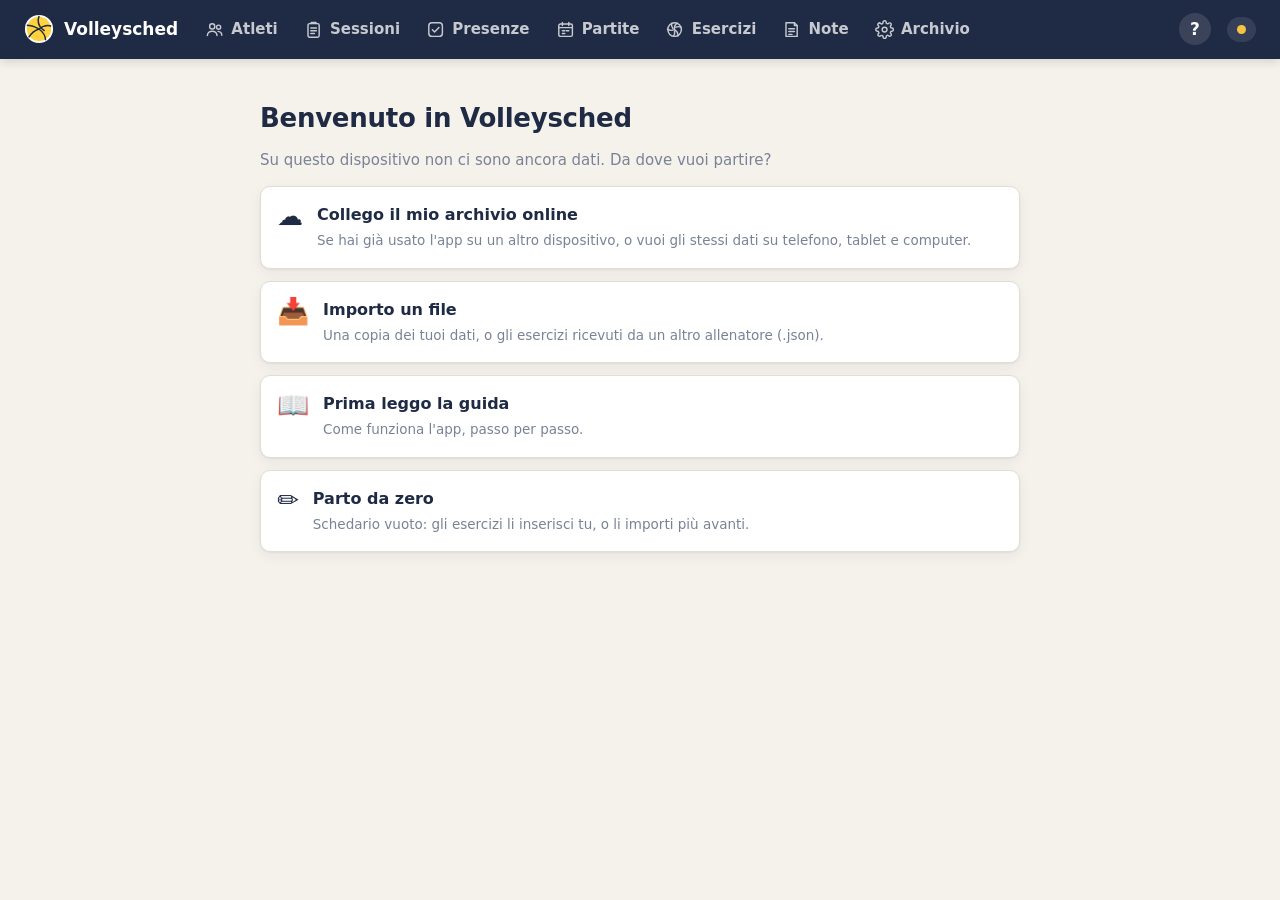
==== index.html @ f2b323ef "Add files via upload" ====
<!doctype html>
<html lang="it">
<head>
<meta charset="utf-8">
<meta name="viewport" content="width=device-width, initial-scale=1, viewport-fit=cover">
<title>Volleysched</title>
<meta name="robots" content="noindex, nofollow, noarchive">
<meta name="googlebot" content="noindex, nofollow">
<meta name="theme-color" content="#1f2a44">
<meta name="mobile-web-app-capable" content="yes">
<meta name="apple-mobile-web-app-capable" content="yes">
<meta name="apple-mobile-web-app-title" content="Volleysched">
<link rel="manifest" href="manifest.webmanifest">
<link rel="icon" href="icons/icon-192.png">
<link rel="apple-touch-icon" href="icons/icon-192.png">
<style>
:root{
  --bg:#f5f2ec; --surface:#ffffff; --surface-2:#faf8f4; --ink:#1f2a44; --ink-2:#4a5570; --muted:#7a8296;
  --line:#e3ddd2; --line-2:#d3cbbd; --accent:#e07b22; --accent-ink:#ffffff; --blue:#2f6fb8; --red:#d64a5a; --green:#22a05a;
  --sand:#f4d3a1; --radius:10px; --shadow:0 1px 2px rgba(31,42,68,.06),0 4px 14px rgba(31,42,68,.06);
}
*{box-sizing:border-box}
html,body{margin:0}
body{background:var(--bg);color:var(--ink);font:15px/1.5 "Segoe UI",system-ui,-apple-system,Roboto,"Helvetica Neue",Arial,sans-serif;}
h1,h2,h3{line-height:1.2;margin:0}
h1{font-size:26px;letter-spacing:-.01em}
h2{font-size:18px}
h3{font-size:15.5px}
button,input,select,textarea{font:inherit;color:inherit}
.muted{color:var(--muted)}
.hidden{display:none!important}

/* top bar */
.topbar{position:sticky;top:0;z-index:20;background:var(--bar);color:#fff;display:flex;align-items:center;gap:24px;padding:10px 24px;box-shadow:0 2px 10px rgba(0,0,0,.15)}
.brand{display:flex;align-items:center;gap:10px;font-weight:700;font-size:17px;white-space:nowrap}
.brand small{display:block;font-weight:400;font-size:12px;opacity:.7}
.nav{display:flex;gap:4px}
.nav button{background:none;border:0;color:#fff;opacity:.75;padding:8px 14px;border-radius:999px;cursor:pointer;font-weight:600}
.nav button:hover{opacity:1;background:rgba(255,255,255,.08)}
.nav button.on{opacity:1;background:rgba(255,255,255,.16)}
.spacer{flex:1}
.backup-pill{background:#f6c344;color:#3a2b00;border:0;border-radius:999px;padding:5px 12px;font-size:13px;font-weight:600;cursor:pointer}

/* layout */
main{max-width:1280px;margin:0 auto;padding:24px 24px 120px}
.page-head{display:flex;align-items:flex-end;justify-content:space-between;gap:16px;margin-bottom:18px;flex-wrap:wrap}
.page-head p{margin:4px 0 0}
.actions{display:flex;gap:8px;flex-wrap:wrap;align-items:center}

/* buttons */
.btn{background:var(--surface);border:1px solid var(--line-2);border-radius:8px;padding:7px 14px;cursor:pointer;font-weight:600;font-size:14px;white-space:nowrap;display:inline-flex;align-items:center;gap:6px}
.btn:hover{border-color:var(--ink-2)}
.btn.primary{background:var(--accent);border-color:var(--accent);color:var(--accent-ink)}
.btn.primary:hover{filter:brightness(.95)}
.btn.dark{background:var(--bar);border-color:var(--ink);color:#fff}
.btn.danger{color:#b3263a}
.btn.danger:hover{border-color:#b3263a}
.btn.ghost{background:none;border-color:transparent}
.btn.ghost:hover{background:rgba(31,42,68,.06)}
.btn.sm{padding:4px 10px;font-size:13px}
.iconbtn{background:none;border:1px solid transparent;border-radius:6px;width:30px;height:30px;display:inline-grid;place-items:center;cursor:pointer;color:var(--ink-2);font-size:15px}
.iconbtn:hover{background:rgba(31,42,68,.07);border-color:var(--line)}
.iconbtn:disabled{opacity:.3;cursor:default;background:none;border-color:transparent}

/* forms */
label.f{display:flex;flex-direction:column;gap:4px;font-size:13px;font-weight:600;color:var(--ink-2)}
input[type=text],input[type=search],input[type=number],input[type=date],input[type=time],select,textarea{
  background:var(--surface);border:1px solid var(--line-2);border-radius:8px;padding:8px 10px;font-size:14.5px;font-weight:400;color:var(--ink);width:100%}
textarea{resize:vertical;min-height:70px;line-height:1.45}
input:focus,select:focus,textarea:focus{outline:2px solid rgba(224,123,34,.35);border-color:var(--accent)}
.grid{display:grid;gap:14px}
.g2{grid-template-columns:repeat(2,minmax(0,1fr))}
.g3{grid-template-columns:repeat(3,minmax(0,1fr))}
.g6{grid-template-columns:2fr 1fr 1fr .7fr .9fr 1.4fr}
@media (max-width:900px){.g2,.g3,.g6{grid-template-columns:1fr 1fr}}
@media (max-width:560px){.g2,.g3,.g6{grid-template-columns:1fr}}
.span2{grid-column:span 2}
@media (max-width:560px){.span2{grid-column:auto}}

/* panels */
.panel{background:var(--surface);border:1px solid var(--line);border-radius:var(--radius);padding:18px;box-shadow:var(--shadow)}
.panel h2{margin-bottom:12px}
.panel + .panel{margin-top:16px}

/* filters */
.filters{display:flex;flex-wrap:wrap;gap:10px;align-items:center;margin-bottom:20px}
.filters input[type=search]{max-width:320px}
.filters select{width:auto}
.chips{display:flex;flex-wrap:wrap;gap:6px}
.chip{background:var(--surface);border:1px solid var(--line-2);border-radius:999px;padding:5px 12px;cursor:pointer;font-size:13.5px;font-weight:600;color:var(--ink-2)}
.chip span{opacity:.55;font-weight:500;margin-left:2px}
.chip.on{background:var(--bar);color:#fff;border-color:var(--ink)}

/* tags */
.tags{display:flex;flex-wrap:wrap;gap:5px}
.tag{--c:var(--ink-2);display:inline-flex;align-items:center;gap:5px;font-size:12px;font-weight:700;border-radius:999px;padding:2px 9px;background:color-mix(in srgb,var(--c) 13%,white);color:color-mix(in srgb,var(--c) 85%,black)}
.tag::before{content:"";width:7px;height:7px;border-radius:50%;background:var(--c)}
.tag.plain{background:#eef0f4;color:var(--ink-2)}
.tag.plain::before{display:none}

/* exercise cards */
.group-title{display:flex;align-items:baseline;gap:10px;margin:26px 0 12px}
.group-title:first-child{margin-top:0}
.group-title .bar{width:4px;height:18px;border-radius:2px;background:var(--c)}
.cards{display:grid;grid-template-columns:repeat(auto-fill,minmax(260px,1fr));gap:16px}
.card{background:var(--surface);border:1px solid var(--line);border-radius:var(--radius);overflow:hidden;box-shadow:var(--shadow);cursor:pointer;display:flex;flex-direction:column;transition:transform .12s,box-shadow .12s}
.card:hover{transform:translateY(-2px);box-shadow:0 2px 4px rgba(31,42,68,.08),0 10px 24px rgba(31,42,68,.1)}
.thumb{aspect-ratio:960/521;background:#e8ecf0;display:grid;place-items:center;border-bottom:1px solid var(--line)}
.thumb svg,.thumb img{width:100%;height:100%;display:block;object-fit:contain}
.thumb .noschema{font-size:13px;color:var(--muted)}
.card-body{padding:12px 14px 14px;display:flex;flex-direction:column;gap:6px}
.clamp{display:-webkit-box;-webkit-line-clamp:2;-webkit-box-orient:vertical;overflow:hidden;margin:0;color:var(--ink-2);font-size:13.5px}
.empty{padding:40px;text-align:center;color:var(--muted);border:2px dashed var(--line-2);border-radius:var(--radius)}

/* modal */
.modal{position:fixed;inset:0;background:rgba(20,26,40,.5);z-index:50;display:flex;align-items:flex-start;justify-content:center;padding:40px 16px;overflow:auto}
.modal-box{background:var(--surface);border-radius:14px;max-width:900px;width:100%;box-shadow:0 20px 60px rgba(0,0,0,.3)}
.modal-head{display:flex;align-items:flex-start;gap:12px;padding:20px 22px 12px}
.modal-head h2{font-size:22px}
.modal-body{padding:0 22px 22px}
.modal-foot{display:flex;flex-wrap:wrap;gap:8px;align-items:center;padding:14px 22px;border-top:1px solid var(--line);background:var(--surface-2);border-radius:0 0 14px 14px}
.detail-schema{border:1px solid var(--line);border-radius:8px;overflow:hidden;margin:6px 0 16px}
.detail-schema svg,.detail-schema img{display:block;width:100%}
.fields dt{font-size:12px;text-transform:uppercase;letter-spacing:.06em;font-weight:700;color:var(--accent);margin-top:12px}
.fields dd{margin:2px 0 0}
.addto{display:flex;gap:6px;align-items:center;margin-left:auto}
.addto select{width:auto;max-width:240px;padding:6px 8px}

/* editor footer */
.savebar{position:fixed;left:0;right:0;bottom:0;background:var(--surface);border-top:1px solid var(--line);box-shadow:0 -4px 16px rgba(31,42,68,.08);padding:12px 24px;display:flex;justify-content:flex-end;gap:10px;z-index:15}
.savebar .msg{margin-right:auto;align-self:center;color:var(--muted);font-size:13.5px}

/* schema editor */
.sed{border:1px solid var(--line);border-radius:var(--radius);background:var(--surface-2);overflow:hidden}
.sed-tools{display:flex;flex-wrap:wrap;gap:4px;padding:8px;border-bottom:1px solid var(--line);background:var(--surface);align-items:stretch}
.tool{border:1px solid transparent;background:none;border-radius:8px;padding:4px 6px;display:flex;flex-direction:column;align-items:center;gap:2px;cursor:pointer;min-width:64px;font-size:11.5px;font-weight:600;color:var(--ink-2)}
.tool svg{width:34px;height:24px}
.tool:hover{background:rgba(31,42,68,.06)}
.tool.on{background:#fff3e6;border-color:var(--accent);color:var(--ink)}
.tool-sep{width:1px;background:var(--line);margin:4px 4px}
.sed-main{display:grid;grid-template-columns:minmax(0,1fr) 240px}
@media (max-width:900px){.sed-main{grid-template-columns:1fr}}
.sed-canvas{padding:10px}
.sed-canvas svg{display:block;width:100%;height:auto;border-radius:6px;touch-action:none;user-select:none;-webkit-user-select:none}
.sed-canvas svg.placing{cursor:crosshair}
.sed-canvas svg .el{cursor:move}
.sed-canvas svg [data-h]{cursor:grab}
.sed-props{border-left:1px solid var(--line);padding:12px;background:var(--surface);font-size:13.5px;display:flex;flex-direction:column;gap:10px}
@media (max-width:900px){.sed-props{border-left:0;border-top:1px solid var(--line)}}
.sed-props h4{margin:0;font-size:13px;text-transform:uppercase;letter-spacing:.05em;color:var(--muted)}
.sed-props .row{display:flex;gap:6px;flex-wrap:wrap}
.sed-hint{padding:7px 12px;font-size:12.5px;color:var(--ink-2);border-top:1px solid var(--line);background:var(--surface)}
.kbd{font-family:inherit;font-size:11.5px;border:1px solid var(--line-2);border-bottom-width:2px;border-radius:4px;padding:0 4px;background:var(--surface)}
.schema-empty{display:flex;flex-direction:column;align-items:center;gap:12px;padding:34px;border:2px dashed var(--line-2);border-radius:var(--radius);background:var(--surface-2);text-align:center}
.schema-img{border:1px solid var(--line);border-radius:var(--radius);overflow:hidden;background:var(--surface)}
.schema-img img{display:block;width:100%}
.schema-img .row{display:flex;gap:8px;flex-wrap:wrap;padding:10px;border-top:1px solid var(--line);background:var(--surface-2);align-items:center}

/* sessions */
.sess-list{display:grid;grid-template-columns:repeat(auto-fill,minmax(320px,1fr));gap:16px}
.sess-card{background:var(--surface);border:1px solid var(--line);border-radius:var(--radius);box-shadow:var(--shadow);padding:16px;display:flex;flex-direction:column;gap:8px;cursor:pointer}
.sess-card:hover{border-color:var(--line-2)}
.sess-date{font-size:12.5px;text-transform:capitalize;color:var(--accent);font-weight:700}
.sess-meta{display:flex;gap:14px;color:var(--ink-2);font-size:13.5px}
.compbar{display:flex;height:8px;border-radius:4px;overflow:hidden;background:#eceae5}
.compbar span{display:block;height:100%}
.sess-layout{display:grid;grid-template-columns:minmax(0,1fr) 360px;gap:20px;align-items:start}
@media (max-width:1000px){.sess-layout{grid-template-columns:1fr}}
.picker{position:sticky;top:76px;max-height:calc(100vh - 96px);display:flex;flex-direction:column}
.picker .plist{overflow:auto;margin:10px -6px 0;padding:0 6px}
.pitem{display:grid;grid-template-columns:72px minmax(0,1fr) auto;gap:10px;align-items:center;padding:7px 4px;border-bottom:1px solid var(--line)}
.pitem .mini{aspect-ratio:960/521;border-radius:4px;overflow:hidden;background:#e8ecf0;border:1px solid var(--line)}
.pitem .mini svg,.pitem .mini img{width:100%;height:100%;display:block;object-fit:cover}
.pitem .t{font-size:13.5px;font-weight:600;line-height:1.25;cursor:pointer}
.pitem .t:hover{text-decoration:underline}
.pitem .s{font-size:12px;color:var(--muted)}
.presets{display:flex;flex-wrap:wrap;gap:6px}
.items{display:flex;flex-direction:column;gap:8px}
.item{background:var(--surface);border:1px solid var(--line);border-radius:var(--radius);display:grid;grid-template-columns:22px 86px minmax(0,1fr) auto;gap:12px;padding:10px 10px 10px 6px;align-items:start}
.item.free{background:var(--surface-2);border-style:dashed}
.item.dragging{opacity:.4}
.item.drop-before{box-shadow:0 -3px 0 var(--accent)}
.item.drop-after{box-shadow:0 3px 0 var(--accent)}
.handle{cursor:grab;color:var(--muted);display:grid;place-items:center;height:100%;font-size:16px;letter-spacing:-2px;user-select:none}
.item .when{font-variant-numeric:tabular-nums;font-weight:700;font-size:13px;color:var(--ink-2)}
.item .mini{aspect-ratio:960/521;border-radius:5px;overflow:hidden;background:#e8ecf0;border:1px solid var(--line);margin-top:4px}
.item .mini svg,.item .mini img{width:100%;height:100%;display:block;object-fit:cover}
.item .num{display:inline-grid;place-items:center;width:22px;height:22px;border-radius:50%;background:var(--bar);color:#fff;font-size:12px;font-weight:700;margin-right:6px}
.item .ttl{font-weight:700;font-size:15px;cursor:pointer}
.item .ttl:hover{text-decoration:underline}
.item .controls{display:flex;flex-direction:column;align-items:flex-end;gap:6px}
.dur{display:flex;align-items:center;gap:4px;font-size:13px;color:var(--muted)}
.dur input{width:62px;padding:5px 6px;text-align:right}
.item textarea{min-height:38px;font-size:13.5px;padding:6px 8px;margin-top:6px}
.item input.free-title{font-weight:700;padding:5px 8px}
.summary{display:flex;flex-wrap:wrap;gap:22px;align-items:center}
.summary .big{font-size:24px;font-weight:800;font-variant-numeric:tabular-nums}
.summary .lbl{font-size:12px;color:var(--muted);text-transform:uppercase;letter-spacing:.05em;font-weight:700}
.legend-row{display:flex;flex-wrap:wrap;gap:12px;font-size:12.5px;color:var(--ink-2);margin-top:8px}
.legend-row i{display:inline-block;width:9px;height:9px;border-radius:2px;margin-right:4px}
.printopts{display:flex;flex-wrap:wrap;gap:14px;font-size:13.5px;align-items:center}
.printopts label{display:flex;gap:5px;align-items:center;cursor:pointer}
.saved{font-size:12.5px;color:var(--green);font-weight:600}

.toast{position:fixed;bottom:24px;left:50%;transform:translateX(-50%) translateY(20px);background:var(--bar);color:#fff;padding:10px 18px;border-radius:999px;font-weight:600;font-size:14px;opacity:0;pointer-events:none;transition:.2s;z-index:100}
.toast.show{opacity:1;transform:translateX(-50%) translateY(0)}

.offline{position:sticky;top:58px;z-index:19;background:#b3263a;color:#fff;padding:10px 24px;font-weight:600;text-align:center}
.pathbox{font-family:Consolas,Menlo,monospace;font-size:13px;background:var(--surface-2);border:1px solid var(--line);border-radius:6px;padding:8px 10px;word-break:break-all}
.warn{background:#fff6e0;border:1px solid #f0d58a;color:#5c4400;border-radius:8px;padding:10px 14px;font-size:13.5px;margin-bottom:16px}

/* atleti */
input[type=tel]{background:var(--surface);border:1px solid var(--line-2);border-radius:8px;padding:8px 10px;font-size:14.5px;font-weight:400;color:var(--ink);width:100%}
.span3{grid-column:1/-1}
.atable{width:100%;border-collapse:collapse;font-size:14px}
.atable th{text-align:left;font-size:11.5px;text-transform:uppercase;letter-spacing:.05em;color:var(--muted);padding:10px 12px;border-bottom:1px solid var(--line);background:var(--surface-2);white-space:nowrap}
.atable td{padding:9px 12px;border-bottom:1px solid var(--line);vertical-align:middle}
.atable tbody tr:last-child td{border-bottom:0}
.atable tbody tr:hover{background:#fbfaf7}
.atable .nm{font-weight:700;cursor:pointer;white-space:nowrap}
.atable .nm:hover{text-decoration:underline}
.atable .sub{font-size:12px;color:var(--muted);font-weight:400}
.atable .n{text-align:right;font-variant-numeric:tabular-nums;white-space:nowrap}
.atable tr.off td{color:var(--muted)}
.atable input[type=checkbox]{width:18px;height:18px;cursor:pointer}
.atable a{color:inherit}
.bday{display:inline-block;border-radius:999px;padding:2px 10px;font-size:13px;font-weight:700;white-space:nowrap}
.bday.soon{background:#ffe9cc;color:#8a4a00;border:1px solid #f5b25c}
.bday.today{background:#d8f5e3;color:#11633a;border:1px solid #5cc58a}
.bday-banner{background:#fff4e5;border:1px solid #f5c98a;border-radius:var(--radius);padding:10px 14px;margin-bottom:16px;display:flex;flex-wrap:wrap;gap:8px;align-items:center}
.bday-banner .bday{cursor:pointer}
.scad{white-space:nowrap;font-variant-numeric:tabular-nums}
.scad.soon{color:#8a5a00;font-weight:700}
.scad.late{color:#b3263a;font-weight:700}
.navbadge{display:inline-block;background:#f6c344;color:#3a2b00;border-radius:999px;font-size:11.5px;padding:0 7px;margin-left:4px;font-weight:700}
.ro{background:var(--surface-2)!important;color:var(--ink-2)!important}
.ro-box{min-height:39px;display:flex;align-items:center;font-weight:400;color:var(--ink)}
.sw{display:flex;align-items:center;gap:8px;min-height:39px;font-weight:600;color:var(--ink);cursor:pointer}
.sw input{width:18px;height:18px}

/* partite */
.match-list{display:flex;flex-direction:column;gap:10px}
.match{display:grid;grid-template-columns:78px minmax(0,1fr) auto;gap:16px;align-items:center;background:var(--surface);border:1px solid var(--line);border-radius:var(--radius);box-shadow:var(--shadow);padding:12px 16px;cursor:pointer}
.match:hover{border-color:var(--ink-2)}
.match.past{background:var(--surface-2)}
.mdate{text-align:center;border-right:1px solid var(--line);padding-right:14px}
.mdate .wd{font-size:12px;text-transform:uppercase;color:var(--accent);font-weight:700}
.mdate .dd{font-size:26px;font-weight:800;line-height:1.1}
.mdate .mm{font-size:12.5px;color:var(--ink-2);text-transform:uppercase}
.match h3{font-size:16px}
.mmeta{display:flex;flex-wrap:wrap;gap:4px 14px;color:var(--ink-2);font-size:13.5px;margin-top:4px}
.ha{font-size:11.5px;font-weight:700;border-radius:999px;padding:1px 8px;margin-left:8px;vertical-align:2px}
.ha.casa{background:#dff3e6;color:#1d6b3c}
.ha.trasf{background:#e3ecf8;color:#24538f}
.next-pill{background:var(--accent);color:#fff;border-radius:999px;font-size:11px;font-weight:700;padding:1px 8px;margin-left:6px;vertical-align:2px}
.mside{text-align:right;font-size:13.5px;white-space:nowrap}
.mside .res{font-size:20px;font-weight:800}
.conv-ok{color:var(--green);font-weight:700}
.conv-no{color:#b06a00;font-weight:700}
.ctable{width:100%;border-collapse:collapse;font-size:14px}
.ctable td{padding:7px 8px;border-bottom:1px solid var(--line);vertical-align:middle}
.ctable tr.sel{background:#fff7ee}
.ctable tr.off td{color:var(--muted)}
.ctable .num{width:44px;text-align:center;font-weight:800;font-variant-numeric:tabular-nums}
.ctable input[type=checkbox]{width:18px;height:18px;cursor:pointer}
.ctable label{cursor:pointer}
.cwarn{color:#b3263a;font-size:12.5px;font-weight:600}
.wa-text{font-size:13.5px;min-height:300px;flex:1;background:#f0faf3!important;border-color:#bfe3cb!important}
.btn.wa{background:#25d366;border-color:#25d366;color:#fff}
.stack{display:flex;flex-direction:column;gap:8px}
.stack .btn{justify-content:center}

/* presenze */
details.panel > summary{cursor:pointer;list-style:none}
details.panel > summary::-webkit-details-marker{display:none}
details.panel > summary::before{content:"▸";display:inline-block;width:18px;color:var(--muted)}
details.panel[open] > summary::before{content:"▾"}
.daypick{display:flex;flex-wrap:wrap;gap:8px}
.dayopt{display:flex;flex-direction:column;gap:6px;align-items:center;border:1px solid var(--line-2);border-radius:10px;padding:8px;background:var(--surface);min-width:104px}
.dayopt.on{border-color:var(--accent);background:#fff7ee}
.dayopt label{display:flex;gap:6px;align-items:center;font-weight:700;cursor:pointer}
.dayopt input[type=checkbox]{width:16px;height:16px}
.dayopt input[type=time]{padding:4px 6px;font-size:13px;width:96px}
.monthnav{display:flex;align-items:center;gap:6px}
.monthnav h2{margin:0;min-width:180px;text-align:center;text-transform:capitalize}
.regwrap{overflow:auto;border:1px solid var(--line);border-radius:8px;max-height:70vh}
.reg{border-collapse:separate;border-spacing:0;font-size:14px;width:100%}
.reg th,.reg td{border-bottom:1px solid var(--line);padding:6px 8px;white-space:nowrap;background:var(--surface)}
.reg thead th{background:var(--surface-2);font-size:12px;color:var(--ink-2);position:sticky;top:0;z-index:2;vertical-align:bottom}
.reg tfoot td{background:var(--surface-2);font-size:13px;font-weight:700;position:sticky;bottom:0}
.reg .sticky{position:sticky;left:0;z-index:1;text-align:left;border-right:1px solid var(--line)}
.reg thead .sticky,.reg tfoot .sticky{z-index:3}
.reg .n{text-align:right;font-variant-numeric:tabular-nums}
.reg .pc{text-align:center;padding:3px 4px}
.thbtn{background:none;border:0;cursor:pointer;display:flex;flex-direction:column;align-items:center;line-height:1.25;font-size:11.5px;color:var(--ink-2);padding:3px 5px;border-radius:6px;margin:auto;text-transform:capitalize}
.thbtn:hover{background:rgba(31,42,68,.08)}
.thbtn b{font-size:13.5px;color:var(--ink)}
.thbtn span{font-size:11px;color:var(--muted);text-transform:none}
th.today .thbtn{background:#fff3e6;box-shadow:0 0 0 1px var(--accent)}
th.canc .thbtn b{text-decoration:line-through;color:var(--muted)}
.pbtn{width:34px;height:30px;border-radius:7px;border:1px solid var(--line-2);background:var(--surface);cursor:pointer;font-weight:800;font-size:15px;color:#b9bec9;line-height:1}
.pbtn:hover{border-color:var(--ink-2)}
.pbtn.sP{background:#dff3e6;border-color:#7cc99a;color:#1d6b3c}
.pbtn.sA{background:#fde4e7;border-color:#e9a0aa;color:#b3263a}
.pbtn.sG{background:#fff1d6;border-color:#f0c56b;color:#8a5a00}
td.canc{color:var(--muted);text-align:center;background:repeating-linear-gradient(45deg,#fafafa,#fafafa 4px,#f0f0f0 4px,#f0f0f0 8px)!important}
.absb{display:inline-flex;align-items:center;gap:6px;font-weight:700;font-variant-numeric:tabular-nums;white-space:nowrap}
.absb.ok{color:var(--green)}
.absb.mid{color:#b06a00}
.absb.bad{color:#b3263a}
.dots{display:inline-flex;gap:2px}
.dot{width:8px;height:8px;border-radius:50%;display:inline-block;background:#d8dbe2}
.dot.dP{background:#2c9a5a}
.dot.dA{background:#d64a5a}
.dot.dG{background:#e0a020}
.legend-p{display:flex;gap:6px 16px;flex-wrap:wrap;font-size:12.5px;color:var(--ink-2);margin-top:10px}
.ctable th{font-size:11.5px;text-transform:uppercase;letter-spacing:.04em;color:var(--muted);font-weight:700;padding:4px 8px;border-bottom:1px solid var(--line);text-align:left}

/* avatar atleti */
.av{display:inline-grid;place-items:center;border-radius:50%;overflow:hidden;flex:none;vertical-align:middle;margin-right:7px;line-height:1;box-shadow:0 0 0 1px rgba(31,42,68,.08)}
.av img{width:100%;height:100%;object-fit:cover;display:block}
.av.ini{color:#fff;font-weight:700;letter-spacing:.02em}
.av.emo-av{background:#f1efe9}
.avpick{display:flex;gap:16px;align-items:flex-start;margin-bottom:16px;padding-bottom:16px;border-bottom:1px solid var(--line)}
.avpick .av{margin:0}
.emogrid{display:grid;grid-template-columns:repeat(auto-fill,minmax(40px,1fr));gap:4px;margin-top:10px;max-width:520px}
.emo{font-size:22px;background:var(--surface);border:1px solid var(--line);border-radius:8px;height:40px;cursor:pointer;padding:0}
.emo:hover,.emo.on{border-color:var(--accent);background:#fff7ee}

/* pagine larghe (atleti, presenze) */
body.wide main{max-width:none}
.atable{font-size:13.5px}
.atable th{padding:9px 8px;white-space:normal;line-height:1.25;vertical-align:bottom}
.atable td{padding:8px 8px}
.atable .bday,.atable .scad{font-size:12.5px}
.atable .av{margin-right:6px}
.paste-hint{font-size:12.5px;color:var(--muted)}

/* adatta immagine allo schema */
.fit-cv{display:block;width:100%;height:auto;border:1px solid var(--line-2);border-radius:8px;cursor:grab;background:var(--surface);touch-action:none}
.fit-cv.drag{cursor:grabbing}
.fit-row{display:flex;gap:10px 14px;align-items:center;flex-wrap:wrap;margin-top:12px;font-size:14px;font-weight:600;color:var(--ink-2)}
.fit-row input[type=range]{width:240px;vertical-align:middle;accent-color:var(--accent)}
.fit-row #fit-pct{display:inline-block;min-width:44px;text-align:right;font-variant-numeric:tabular-nums}

/* esercizi fisici: serie e ripetizioni */
.seg{display:flex;gap:8px 18px;flex-wrap:wrap;margin-bottom:12px;font-weight:600;font-size:14.5px}
.seg label{display:flex;gap:7px;align-items:center;cursor:pointer}
.seg input{width:17px;height:17px;accent-color:var(--accent)}
.g-dos{grid-template-columns:.7fr 1.6fr 1fr 1.1fr 1.4fr}
@media (max-width:900px){.g-dos{grid-template-columns:1fr 1fr}}
.dos-sum{grid-column:1/-1;font-size:13.5px;color:var(--ink-2);background:var(--surface-2);border:1px solid var(--line);border-radius:8px;padding:8px 12px}
.idos{margin-top:6px;font-size:13px;color:var(--ink-2);display:flex;gap:5px;align-items:center;flex-wrap:wrap}
.idos input{width:58px;padding:3px 6px;text-align:right;font-size:13px}
.idos .iconbtn{width:26px;height:26px}

/* sincronizzazione */
.sync-pill{display:inline-flex;align-items:center;gap:7px;background:rgba(255,255,255,.1);color:#fff;border:0;border-radius:999px;padding:6px 12px;font-size:13px;font-weight:600;cursor:pointer;white-space:nowrap}
.sync-pill:hover{background:rgba(255,255,255,.18)}
.sync-pill i{width:9px;height:9px;border-radius:50%;background:#9aa1b0;flex:none}
.sync-pill.ok i{background:#4ad48a}
.sync-pill.pending i{background:#f6c344}
.sync-pill.syncing i{background:#6fb3ff;animation:pulse 1s infinite}
.sync-pill.offline i{background:#9aa1b0}
.sync-pill.error{background:#b3263a}
.sync-pill.error i{background:var(--surface)}
.sync-pill.off i{background:#f6c344}
@keyframes pulse{50%{opacity:.3}}
.sync-box{border:1px solid var(--line);border-radius:8px;padding:12px 14px;background:var(--surface-2);display:flex;gap:10px 18px;flex-wrap:wrap;align-items:center}
.sync-box .st{font-weight:700}
.sync-box .st.error{color:#b3263a}
.sync-box .st.ok{color:var(--green)}
.steps{margin:6px 0 14px;padding-left:22px}
.steps li{margin:6px 0}
.steps code,.mono{font-family:Consolas,Menlo,monospace;font-size:13px;background:#eef0f4;border-radius:4px;padding:1px 5px}
input[type=password]{background:var(--surface);border:1px solid var(--line-2);border-radius:8px;padding:8px 10px;font-size:14.5px;font-weight:400;color:var(--ink);width:100%}
.welcome{max-width:760px;margin:20px auto}
.choice{display:flex;gap:14px;align-items:flex-start;background:var(--surface);border:1px solid var(--line);border-radius:var(--radius);padding:16px;box-shadow:var(--shadow);cursor:pointer;margin-top:12px;text-align:left;width:100%}
.choice:hover{border-color:var(--accent)}
.choice .ic{font-size:26px;line-height:1}
.choice b{display:block;font-size:16px;margin-bottom:2px}
.update-bar{position:fixed;left:50%;transform:translateX(-50%);bottom:24px;z-index:120;background:var(--bar);color:#fff;border-radius:999px;padding:8px 8px 8px 18px;display:flex;gap:12px;align-items:center;font-weight:600;font-size:14px;box-shadow:0 6px 24px rgba(0,0,0,.25)}
.nav .ni{display:none}
a.btn{text-decoration:none;color:inherit}
.at-cards{display:flex;flex-direction:column}
.atc{display:grid;grid-template-columns:auto minmax(0,1fr) auto;gap:4px 10px;align-items:center;padding:12px 14px;border-bottom:1px solid var(--line)}
.atc:last-child{border-bottom:0}
.atc.off{opacity:.6}
.atc .av{margin:0}
.atc .nm{font-weight:700;font-size:15.5px;cursor:pointer}
.atc .meta{font-size:13px;color:var(--ink-2)}
.atc .badges{grid-column:2/-1;display:flex;flex-wrap:wrap;gap:4px 12px;font-size:12.5px;color:var(--ink-2)}
.atc .badges b{font-weight:600;color:var(--muted)}
.atc .iscr{display:flex;flex-direction:column;align-items:center;font-size:11px;color:var(--muted);gap:2px}
.atc .iscr input{width:20px;height:20px}

/* ---------- TELEFONO ---------- */
@media (max-width:760px){
  body{font-size:15px}
  .topbar{gap:10px;padding:8px 12px;padding-top:calc(8px + env(safe-area-inset-top))}
  .brand{font-size:15.5px;gap:8px}
  .brand small{display:none}
  .brand svg{width:26px;height:26px}
  .nav{position:fixed;left:0;right:0;bottom:0;z-index:40;background:var(--bar);display:grid;grid-template-columns:repeat(6,1fr);gap:0;padding:4px 2px calc(4px + env(safe-area-inset-bottom));box-shadow:0 -2px 12px rgba(0,0,0,.18)}
  .nav button{display:flex;flex-direction:column;align-items:center;gap:1px;padding:5px 0;border-radius:10px;font-size:10.5px;font-weight:600;opacity:.7;min-width:0}
  .nav button.on{background:rgba(255,255,255,.14)}
  .nav .ni{display:block;font-size:19px;line-height:1.15}
  .nav .nl-x{display:none}
  .navbadge{position:absolute;margin:0 0 0 22px;font-size:10px;padding:0 5px}
  .nav button{position:relative}
  .sync-pill{padding:5px 10px;font-size:12px;flex:none}
  .brand{min-width:0;flex:1;overflow:hidden}
  .brand>div{overflow:hidden;text-overflow:ellipsis}
  .topbar .spacer{display:none}
  html{overflow-x:clip}
  .sess-layout{grid-template-columns:minmax(0,1fr)!important}
  .sess-layout>*,.grid>*{min-width:0}
  .presets .btn{white-space:normal}
  main{padding:14px 12px calc(150px + env(safe-area-inset-bottom))}
  h1{font-size:22px}
  .page-head{margin-bottom:12px;gap:10px}
  .page-head .actions{width:100%}
  .panel{padding:14px}
  .filters{gap:8px}
  .filters input[type=search]{max-width:none;width:100%}
  .filters select{flex:1;min-width:0}
  .chips{flex-wrap:nowrap;overflow-x:auto;padding-bottom:4px;margin:0 -12px;padding-left:12px;padding-right:12px;-webkit-overflow-scrolling:touch}
  .chip{flex:none}
  .cards{grid-template-columns:repeat(auto-fill,minmax(150px,1fr));gap:10px}
  .card-body{padding:9px 10px 11px}
  .card-body h3{font-size:14px}
  .card .clamp{display:none}
  .modal{padding:0;display:block;overscroll-behavior:contain;background:var(--surface)}
  .modal-box{border-radius:0;min-height:100%;max-width:none!important;box-shadow:none;display:flex;flex-direction:column}
  .modal-box>.modal-body{flex:1}
  html:has(#modal:not(.hidden)),body:has(#modal:not(.hidden)){overflow:hidden}
  .modal-head{padding:14px 14px 10px;position:sticky;top:0;background:var(--surface);z-index:2;padding-top:calc(14px + env(safe-area-inset-top))}
  .modal-head h2{font-size:19px}
  .modal-body{padding:0 14px 16px}
  .modal-foot{border-radius:0;padding:12px 14px calc(12px + env(safe-area-inset-bottom));position:sticky;bottom:0}
  .addto{margin-left:0;width:100%;flex-wrap:wrap}
  .addto select{flex:1 1 100%;max-width:none}
  .addto .btn{flex:1 1 100%;justify-content:center}
  .savebar{bottom:calc(58px + env(safe-area-inset-bottom));padding:10px 12px;flex-wrap:wrap}
  .savebar .msg{width:100%;margin:0}
  .toast{bottom:calc(76px + env(safe-area-inset-bottom));max-width:92vw;text-align:center;border-radius:14px}
  .update-bar{bottom:calc(76px + env(safe-area-inset-bottom));max-width:94vw}
  .picker{position:static;max-height:none}
  .picker .plist{max-height:60vh}
  .item{grid-template-columns:62px minmax(0,1fr);gap:8px;padding:10px}
  .item .handle{display:none}
  .item .controls{grid-column:1/-1;flex-direction:row;justify-content:flex-end;flex-wrap:wrap}
  .sess-list{grid-template-columns:1fr}
  .match{grid-template-columns:58px minmax(0,1fr);gap:10px;padding:10px 12px}
  .mdate{padding-right:8px}
  .mdate .dd{font-size:22px}
  .mside{grid-column:1/-1;text-align:left;display:flex;gap:12px;align-items:center;flex-wrap:wrap}
  .mside .res{font-size:17px}
  .sed-tools{overflow-x:auto;flex-wrap:nowrap}
  .tool{min-width:56px}
  .reg{font-size:13px}
  .reg th,.reg td{padding:4px 5px}
  .pbtn{width:32px;height:30px}
  .regwrap{max-height:none}
  .monthnav h2{min-width:0;font-size:16px}
  .daypick{gap:6px}
  .dayopt{min-width:88px}
  .bday-banner{font-size:13.5px}
  .g-dos{grid-template-columns:1fr 1fr}
  .fit-row input[type=range]{width:100%}
  .wa-text{min-height:200px}
  .sync-box{flex-direction:column;align-items:flex-start}
}


/* formazione, rotazioni, statistiche */
.fslots{display:grid;grid-template-columns:repeat(3,minmax(0,1fr));gap:10px}
@media (max-width:760px){.fslots{grid-template-columns:1fr 1fr}}
.fslot{display:flex;flex-direction:column;gap:4px;font-size:12.5px;font-weight:700;color:var(--ink-2)}
.fslot i{display:inline-block;width:10px;height:10px;border-radius:50%;margin-right:5px;vertical-align:0}
.rotgrid{display:grid;grid-template-columns:repeat(auto-fill,minmax(380px,1fr));gap:14px}
@media (max-width:760px){.rotgrid{grid-template-columns:1fr}}
.rotcard{border:1px solid var(--line);border-radius:10px;padding:10px;background:var(--surface)}
.rotcard h3{margin:0 0 6px;font-size:15px}
.rotpair{display:grid;grid-template-columns:1fr 1fr;gap:8px}
.rotpair .lbl{font-size:11.5px;text-transform:uppercase;letter-spacing:.05em;color:var(--muted);font-weight:700;text-align:center}
.rotpair svg{width:100%;height:auto;display:block}
.live-top{position:sticky;top:58px;z-index:12;background:var(--bar);color:#fff;border-radius:12px;padding:10px 14px;display:flex;flex-wrap:wrap;gap:8px 16px;align-items:center;box-shadow:var(--shadow)}
@media (max-width:760px){.live-top{top:52px}}
.live-top .sc{font-size:30px;font-weight:800;font-variant-numeric:tabular-nums;letter-spacing:.02em}
.live-top .sc small{font-size:13px;font-weight:600;opacity:.75;margin:0 6px}
@media (max-width:760px){.live-top{padding:6px 10px;gap:4px 10px}.live-top .sc{font-size:22px}.live-top .btn{padding:3px 8px}.serve{font-size:12.5px;padding:2px 8px}.abtn{padding:9px 4px;font-size:13.5px}.actgrid{grid-template-columns:1fr 1fr;gap:8px}}
.live-top .btn{background:rgba(255,255,255,.12);border-color:rgba(255,255,255,.2);color:#fff}
.live-top select{width:auto;padding:4px 6px;font-size:13px}
.live-sets{font-size:12.5px;opacity:.8}
.serve{display:inline-flex;align-items:center;gap:6px;font-weight:700;font-size:13.5px;background:#f6c344;color:#3a2b00;border-radius:999px;padding:3px 10px}
.serve.them{background:rgba(255,255,255,.18);color:#fff}
.pchips{display:flex;flex-wrap:wrap;gap:6px}
.pchip{border:2px solid var(--line-2);background:var(--surface);border-radius:999px;padding:5px 11px 5px 5px;display:inline-flex;align-items:center;gap:6px;cursor:pointer;font-weight:700;font-size:14px}
.pchip.court{border-color:#9fb6d6}
.pchip.on{border-color:var(--accent);background:#fff3e6;box-shadow:0 0 0 2px rgba(224,123,34,.25)}
.pchip .nr{display:inline-grid;place-items:center;min-width:26px;height:26px;border-radius:50%;background:var(--bar);color:#fff;font-size:12px}
.pchip.court .nr{background:#2f6fb8}
.actgrid{display:grid;grid-template-columns:repeat(auto-fill,minmax(150px,1fr));gap:10px}
.actbox{border:1px solid var(--line);border-radius:10px;padding:8px;background:var(--surface)}
.actbox h4{margin:0 0 6px;font-size:12px;text-transform:uppercase;letter-spacing:.05em;color:var(--muted)}
.actbox .row{display:flex;flex-wrap:wrap;gap:6px}
.abtn{flex:1 1 auto;min-width:62px;border:1px solid var(--line-2);border-radius:9px;background:var(--surface);padding:10px 6px;font-weight:800;font-size:14px;cursor:pointer;touch-action:manipulation}
.abtn.g{background:#dff3e6;border-color:#7cc99a;color:#1d6b3c}
.abtn.y{background:#fff1d6;border-color:#f0c56b;color:#8a5a00}
.abtn.r{background:#fde4e7;border-color:#e9a0aa;color:#b3263a}
.abtn:active{transform:scale(.97)}
.abtn{display:flex;flex-direction:column;align-items:center;justify-content:center;gap:1px;line-height:1}
.abtn .asym{font-size:22px;font-weight:900;letter-spacing:-1px}
.abtn .acap{font-size:10.5px;font-weight:600;opacity:.8;white-space:nowrap;overflow:hidden;text-overflow:ellipsis;max-width:100%}
.evlist{font-size:13.5px;display:flex;flex-direction:column;gap:2px;max-height:240px;overflow:auto}
.evlist div{display:flex;gap:8px;border-bottom:1px solid var(--line);padding:4px 0}
.evlist .sc2{margin-left:auto;font-variant-numeric:tabular-nums;color:var(--muted)}
.stt{font-size:13px}
.stt th{white-space:nowrap}
.stt td.n,.stt th.n{text-align:right;font-variant-numeric:tabular-nums}


/* stampa compatta della sessione */
.pc{--pz:1;font-size:calc(8.6pt * var(--pz));line-height:1.3;color:#111}
.pc .p-head{padding-bottom:calc(4pt * var(--pz));margin-bottom:calc(5pt * var(--pz));border-bottom-width:1.5pt}
.pc .p-head h1{font-size:calc(15pt * var(--pz));margin:1pt 0 2pt}
.pc .p-meta{font-size:1em;gap:2pt 10pt}
.pc .p-box{margin:calc(3pt * var(--pz)) 0;padding:calc(3pt * var(--pz)) 6pt;font-size:1em}
.pc table.p-sched{font-size:.95em;margin:calc(4pt * var(--pz)) 0 calc(6pt * var(--pz))}
.pc table.p-sched td,.pc table.p-sched th{padding:calc(1.5pt * var(--pz)) 4pt}
.pcx-grid{display:grid;grid-template-columns:1fr 1fr;gap:calc(5pt * var(--pz)) 6pt}
.pcx{border:.8pt solid #c8c8c8;border-radius:4pt;overflow:hidden;break-inside:avoid;page-break-inside:avoid}
.pcx.wide{grid-column:1/-1}
.pcx-h{display:flex;align-items:center;gap:5pt;background:#f1efe9;padding:calc(2.5pt * var(--pz)) 6pt;border-bottom:.8pt solid #d6d6d6}
.pcx-h b{font-size:1.1em;line-height:1.15;flex:1}
.pcx-h .pex-num{min-width:calc(14pt * var(--pz));height:calc(14pt * var(--pz));font-size:.95em}
.pcx-t{font-size:.9em;color:#555;font-weight:700;white-space:nowrap;font-variant-numeric:tabular-nums}
.pcx-m{font-size:.9em;color:#444;padding:calc(2pt * var(--pz)) 6pt 0}
.pcx-b{padding:calc(3pt * var(--pz)) 6pt calc(4pt * var(--pz))}
.pcx-s{width:calc(100% * var(--pz));margin:0 auto calc(3pt * var(--pz))}
.pcx-s svg,.pcx-s img{width:100%;display:block;border:.5pt solid #ccc;border-radius:2pt}
.pcx-b p{margin:0 0 calc(2pt * var(--pz))}
.pcx-b p b{color:#b85f12}
.pcx-n{margin:0 6pt calc(4pt * var(--pz));background:#fff4e2;border-left:2.5pt solid #e07b22;padding:2pt 5pt;font-size:.95em}
.pc .p-notes{font-size:.9em;margin-top:calc(6pt * var(--pz));columns:2;column-gap:10pt}
.pc .p-notes h3{font-size:1.05em;column-span:all}
.pc .p-footer{margin-top:4pt;font-size:.8em}


/* ---------- TELEFONO IN ORIZZONTALE ---------- */
@media (orientation: landscape) and (max-height: 520px){
  html{overflow-x:clip}
  body{padding-left:calc(64px + env(safe-area-inset-left));padding-right:env(safe-area-inset-right)}
  .topbar{position:fixed;left:0;top:0;bottom:0;width:calc(64px + env(safe-area-inset-left));flex-direction:column;align-items:stretch;gap:4px;padding:6px 4px 6px calc(4px + env(safe-area-inset-left));box-shadow:2px 0 10px rgba(0,0,0,.15);z-index:30}
  .brand{justify-content:center}
  .brand>div{display:none}
  .brand svg{width:26px;height:26px}
  .nav{flex-direction:column;gap:2px;flex:1;justify-content:space-evenly}
  .nav button{display:flex;flex-direction:column;align-items:center;padding:3px 0;border-radius:10px;font-size:9.5px;line-height:1.1;position:relative}
  .nav .ni{display:block;font-size:18px;line-height:1.1}
  .nav .nl-x{display:none}
  .navbadge{position:absolute;top:0;right:2px;margin:0;font-size:9px;padding:0 4px}
  .topbar .spacer{display:none}
  .sync-pill{padding:6px 0;justify-content:center;border-radius:10px}
  .sync-pill span{display:none}
  .offline{top:0}
  main{max-width:none;padding:10px 14px 70px}
  h1{font-size:21px}
  .page-head{margin-bottom:10px}
  .savebar{left:calc(64px + env(safe-area-inset-left));padding:8px 14px}
  .modal{padding:0;display:block;background:var(--surface)}
  .modal-box{border-radius:0;min-height:100%;max-width:none!important;box-shadow:none;display:flex;flex-direction:column}
  .modal-box>.modal-body{flex:1}
  .modal-head{position:sticky;top:0;background:var(--surface);z-index:2;padding:10px 16px 8px}
  .modal-foot{position:sticky;bottom:0;border-radius:0;padding:8px 16px}
  html:has(#modal:not(.hidden)),body:has(#modal:not(.hidden)){overflow:hidden}
  .toast{bottom:14px}
  .picker{top:10px;max-height:calc(100vh - 20px)}
  .cards{grid-template-columns:repeat(auto-fill,minmax(200px,1fr));gap:12px}
  .rotgrid{grid-template-columns:repeat(auto-fill,minmax(340px,1fr))}

}
@media (orientation: landscape) and (max-height: 520px), (orientation: landscape) and (pointer: coarse) and (min-height: 521px) and (max-width: 1440px){
  /* statistiche: tutto in una schermata */
  body.live-land{padding:0}
  body.live-land .topbar{display:none}
  body.live-land main{padding:0}
  .ll{display:grid;grid-template-columns:minmax(0,.95fr) minmax(0,1.2fr) minmax(0,1.25fr);gap:8px;height:100vh;height:100dvh;
      padding:6px calc(8px + env(safe-area-inset-right)) 6px calc(8px + env(safe-area-inset-left));box-sizing:border-box;background:var(--bg)}
  .ll>div{min-height:0;min-width:0;display:flex;flex-direction:column;gap:6px}
  .ll-score .r>*{min-width:0}
  .ll-score{background:var(--bar);color:#fff;border-radius:10px;padding:5px 8px;display:flex;flex-direction:column;gap:4px}
  .ll-score .r{display:flex;align-items:center;gap:6px}
  .ll-score .sc{white-space:nowrap;font-size:26px;font-weight:800;font-variant-numeric:tabular-nums;line-height:1}
  .ll-score .sc small{font-size:11px;opacity:.7;margin:0 4px;font-weight:600}
  .ll-score .st{font-size:11px;opacity:.8;flex:1;white-space:nowrap;overflow:hidden;text-overflow:ellipsis}
  .ll-score .btn{background:rgba(255,255,255,.12);border-color:rgba(255,255,255,.22);color:#fff;padding:3px 8px;font-size:12.5px}
  .ll-score select{width:auto;padding:2px 4px;font-size:12px}
  .ll-score .serve{font-size:12px;padding:2px 8px;cursor:pointer;white-space:nowrap;overflow:hidden;text-overflow:ellipsis;max-width:100%}
  .ll-court{flex:1;min-height:0;background:var(--surface);border:1px solid var(--line);border-radius:10px;padding:2px;display:flex;justify-content:center}
  .ll-court svg{height:100%;width:100%;display:block}
  .ll-players{flex:1;min-height:0;display:grid;grid-template-columns:minmax(0,1fr) minmax(0,1fr);grid-auto-rows:minmax(0,1fr);gap:5px}
  .ll-players .pchip{border-radius:9px;padding:2px 6px 2px 3px;font-size:14px;min-height:0;overflow:hidden;white-space:nowrap;text-overflow:ellipsis;justify-content:flex-start}
  .ll-players .pchip .nr{min-width:22px;height:22px;font-size:11px;flex:none}
  .ll-last{font-size:11.5px;color:var(--ink-2);background:var(--surface);border:1px solid var(--line);border-radius:8px;padding:3px 7px;white-space:nowrap;overflow:hidden;text-overflow:ellipsis}
  .ll-acts{flex:1;min-height:0;display:grid;grid-template-columns:minmax(0,1fr) minmax(0,1.25fr);grid-template-rows:repeat(3,minmax(0,1fr));gap:5px}
  .ll-acts .actbox{padding:3px 5px 5px;display:flex;flex-direction:column;min-height:0;border-radius:9px}
  .ll-acts .actbox h4{font-size:10px;margin:0 0 2px}
  .ll-acts .row{flex:1;min-height:0;display:flex;gap:4px;flex-wrap:nowrap}
  .ll-acts .abtn{flex:1 1 0;min-width:0;padding:0;border-radius:8px;overflow:hidden}
  .ll-acts .abtn .asym{font-size:26px}
  .ll-foot{display:flex;gap:5px}
  .ll-foot .btn{flex:1;justify-content:center;padding:5px 4px;font-size:12.5px}
}

/* ---------- TABLET ---------- */
/* intestazione compatta: evita che il menu allarghi la pagina oltre lo schermo */
@media (min-width:761px) and (max-width:1180px) and (min-height:521px){
  .topbar{gap:12px;padding:6px 16px}
  .brand small{display:none}
  .nav{gap:2px;flex:1;justify-content:center}
  .nav button{display:flex;flex-direction:column;align-items:center;gap:1px;padding:4px 12px;font-size:12px;border-radius:12px;position:relative}
  .nav .ni{display:block;font-size:20px;line-height:1.15}
  .nav .nl-x{display:none}
  .topbar .spacer{display:none}
  .sync-pill{flex:none;max-width:200px;overflow:hidden;text-overflow:ellipsis}
  .live-top{top:64px}
}
@media (min-width:761px) and (max-width:900px) and (min-height:521px){ .sync-pill span{display:none} .sync-pill{padding:8px 10px} }
/* statistiche in partita su tablet (touch, schermo grande) */
@media (pointer: coarse) and (min-width:761px) and (min-height:521px){
  .live-top{padding:12px 18px;gap:10px 20px}
  .live-top .sc{font-size:40px}
  .live-top [data-action=live-pt], .live-top [data-action=live-pl]{font-size:22px;padding:14px 26px;border-radius:14px;font-weight:800}
  .live-top [data-action=live-undo]{font-size:16px;padding:10px 16px}
  .serve{font-size:16px;padding:6px 14px}
  .pchip{font-size:17px;padding:8px 14px 8px 8px}
  .pchip .nr{min-width:32px;height:32px;font-size:14px}
  .abtn{min-height:76px}
  .abtn .asym{font-size:32px}
  .abtn .acap{font-size:12.5px}
  .actbox h4{font-size:13px}
  /* orizzontale: tutto in una schermata, più grande */
  .ll{gap:12px;padding:10px 14px}
  .ll>div{gap:10px}
  .ll-score{padding:10px 12px;gap:8px;border-radius:14px}
  .ll-score .sc{font-size:46px}
  .ll-score .st{font-size:14px}
  .ll-score .btn{font-size:17px;padding:8px 12px}
  .ll-score [data-action=live-pt], .ll-score [data-action=live-pl]{font-size:24px;padding:14px 18px;border-radius:14px;font-weight:800}
  .ll-score .serve{font-size:16px;padding:5px 12px}
  .ll-score select{font-size:16px;padding:4px 6px}
  .ll-players{gap:8px}
  .ll-players .pchip{font-size:18px;border-radius:12px;padding:4px 10px 4px 6px}
  .ll-players .pchip .nr{min-width:34px;height:34px;font-size:15px}
  .ll-last{font-size:15px;padding:6px 10px}
  .ll-acts{gap:8px}
  .ll-acts .actbox{padding:6px 8px 8px;border-radius:12px}
  .ll-acts .actbox h4{font-size:13px;margin-bottom:4px}
  .ll-acts .row{gap:6px}
  .ll-acts .abtn{min-height:0;border-radius:10px}
  .ll-acts .abtn .asym{font-size:40px}
  .ll-foot{gap:8px}
  .ll-foot .btn{font-size:17px;padding:12px 6px}
}
/* tablet in verticale: giocatori e campo affiancati, azioni a tutta larghezza */
@media (pointer: coarse) and (orientation: portrait) and (min-width:761px){
  .live-grid{grid-template-columns:minmax(0,1fr) minmax(0,1fr)!important;grid-template-areas:"chi court" "cosa cosa" "last last";gap:12px!important;align-items:start}
  .live-grid>div{display:contents}
  .live-grid>div:first-child>.panel:nth-child(1){grid-area:chi}
  .live-grid>div:first-child>.panel:nth-child(2){grid-area:cosa}
  .live-grid>div:last-child>.panel:has(svg){grid-area:court}
  .live-grid>div:last-child>.panel:not(:has(svg)){grid-area:last}
  .live-grid .panel{margin:0}
  .live-grid .pchips{display:grid;grid-template-columns:1fr 1fr;gap:8px}
  .live-grid .pchip{min-width:0;overflow:hidden;white-space:nowrap;text-overflow:ellipsis}
  .live-grid .actgrid{grid-template-columns:repeat(3,minmax(0,1fr))}
  .live-grid .abtn{min-height:70px}
  .live-grid .pchip{padding:5px 10px 5px 6px}
  .live-grid .panel{padding:12px 16px}
  .live-grid .panel h2{margin-bottom:6px!important}
  .live-top{flex-wrap:nowrap;gap:12px}
  .live-top [data-action=live-pt], .live-top [data-action=live-pl]{padding:14px 18px}
  .live-top [data-action=live-undo]{padding:10px 12px}
  .live-grid .abtn .asym{font-size:36px}
}


/* avvisi scadenze */
.warn.med{display:flex;align-items:center;gap:10px;background:#fdecee;border-color:#f2b8bf;color:#7a1626}
.warn.med .medx{flex:none;width:24px;height:24px}
.warn.doc{display:flex;align-items:center;gap:10px}
.warn.doc .ico{font-size:20px;line-height:1}
.warn.med+.warn.doc{margin-top:-8px}
/* sessioni: scelta vista */
.vseg{display:inline-flex;border:1px solid var(--line-2);border-radius:9px;overflow:hidden;background:var(--surface)}
.vseg button{border:0;background:none;padding:7px 12px;font-weight:600;font-size:13.5px;cursor:pointer;color:var(--ink-2);white-space:nowrap}
.vseg button+button{border-left:1px solid var(--line-2)}
.vseg button.on{background:var(--bar);color:#fff}
/* sessioni: vista compatta */
.sess-rows{background:var(--surface);border:1px solid var(--line);border-radius:var(--radius);box-shadow:var(--shadow);overflow:hidden}
.sess-row{display:grid;grid-template-columns:minmax(0,1fr) 96px 56px 130px auto;align-items:center;gap:12px;padding:7px 12px;border-top:1px solid var(--line);cursor:pointer}
.sess-row:first-child{border-top:0}
.sess-row:hover{background:var(--bg)}
.sess-row .d{font-size:12.5px;color:var(--muted);font-weight:600;white-space:nowrap}
.sess-row .t{min-width:0}
.sess-row .t b{display:block;font-size:14.5px;white-space:nowrap;overflow:hidden;text-overflow:ellipsis}
.sess-row .t small{display:block;color:var(--muted);font-size:12px;white-space:nowrap;overflow:hidden;text-overflow:ellipsis}
.sess-row .n{font-size:13px;white-space:nowrap;text-align:right}
.sess-row .compbar{margin:0;height:8px}
.sess-row .ra{display:flex;gap:2px}
.sess-row .iconbtn{width:30px;height:30px}
@media (max-width:760px){
  .sess-row{grid-template-columns:minmax(0,1fr) auto;grid-template-areas:"t ra" "m ra";gap:2px 8px;padding:7px 10px}
  .sess-row .t{grid-area:t}
  .sess-row .ra{grid-area:ra}
  .sess-row .m{grid-area:m;display:flex;align-items:center;gap:8px;min-width:0}
  .sess-row .m .compbar{flex:1;min-width:30px}
  .sess-row .d, .sess-row .n{font-size:12px}
  .page-head .vseg button{padding:6px 10px;font-size:13px}
}
@media (min-width:761px){ .sess-row .m{display:contents} }
.warn.med{align-items:flex-start}
.warn.med .medtxt{display:flex;flex-direction:column;gap:6px;min-width:0}
.warn.med .names{display:flex;flex-wrap:wrap;gap:5px}
.warn.med .nm{background:var(--surface);border:1px solid #f2b8bf;border-radius:999px;padding:2px 9px;font-size:12.5px;font-weight:600;cursor:pointer;color:#7a1626}
.warn.med .nm.miss{border-style:dashed}
/* esercizi: vista compatta */
.ex-rows{background:var(--surface);border:1px solid var(--line);border-radius:var(--radius);box-shadow:var(--shadow);overflow:hidden}
.ex-row{display:grid;grid-template-columns:64px minmax(0,1fr) auto;align-items:center;gap:12px;padding:6px 12px;border-top:1px solid var(--line);cursor:pointer}
.ex-row:first-child{border-top:0}
.ex-row:hover{background:var(--bg)}
.ex-row .th{width:64px;height:44px;border-radius:6px;overflow:hidden;background:#f3ede2;display:grid;place-items:center}
.ex-row .th svg,.ex-row .th img{width:100%;height:100%;object-fit:cover;display:block}
.ex-row .th .noschema{font-size:9px;color:var(--muted);text-align:center;line-height:1.1}
.ex-row .t{min-width:0}
.ex-row .t b{display:block;font-size:14.5px;white-space:nowrap;overflow:hidden;text-overflow:ellipsis}
.ex-row .t small{display:block;color:var(--muted);font-size:12px;white-space:nowrap;overflow:hidden;text-overflow:ellipsis}
.ex-row .tags{display:flex;gap:4px;flex-wrap:nowrap;justify-content:flex-end}
.ex-row .tags>*{flex:none;white-space:nowrap}
@media (max-width:760px){
  .ex-row{grid-template-columns:52px minmax(0,1fr);gap:10px;padding:6px 10px}
  .ex-row .th{width:52px;height:38px}
  .ex-row{align-items:start}
  .ex-row .t{grid-row:1}
  .ex-row .th{grid-row:1/span 2}
  .ex-row .tags{grid-column:2;justify-content:flex-start;flex-wrap:nowrap;overflow:hidden;margin-top:-4px}
  .ex-row .tags .ptag{font-size:11px;padding:1px 7px;white-space:nowrap}
  .warn.med .nm{font-size:12px;padding:1px 8px}
}
.group-title+.ex-rows{margin-bottom:22px}


/* ===================== VESTE GRAFICA ===================== */
:root{--bar:#1f2a44}
.brand small{display:none}
.brand img.logo{width:32px;height:32px;border-radius:50%;object-fit:contain;background:#fff;flex:none}
.ni svg{width:1.2em;height:1.2em;display:block}
.nav .nl-x{display:none}
@media (min-width:761px) and (min-height:521px){
  .nav button{display:inline-flex;align-items:center;gap:7px}
  .nav .ni{display:inline-flex;font-size:16px}
}
@media (max-width:760px){
  .nav .ni{font-size:20px}
  .nav button{opacity:.6}
  .nav button.on{opacity:1;background:rgba(255,255,255,.08)}
  .nav button.on .ni{color:var(--accent)}
}
@media (orientation: landscape) and (max-height:520px){ .nav button.on .ni{color:var(--accent)} }
.btn.primary{color:var(--accent-ink)}
/* selettore vista con icone */
.vseg button{display:inline-flex;align-items:center;gap:6px}
.vseg .si svg{width:16px;height:16px;display:block}
/* pulsante + flottante (telefono) */
.fab{display:none}
@media (max-width:760px){
  h1{font-size:20px}
  .page-head p{font-size:13px;margin-top:2px}
  .page-head{align-items:center}
  .page-head .actions{width:auto;gap:6px}
  .page-head .vseg .sl{display:none}
  .page-head .vseg button{padding:7px 10px}
  .page-head .btn.primary[data-action^="new-"]{display:none}
  .fab{display:grid;place-items:center;position:fixed;right:16px;bottom:calc(74px + env(safe-area-inset-bottom));width:58px;height:58px;border-radius:18px;border:0;
       background:var(--accent);color:var(--accent-ink);box-shadow:0 6px 18px rgba(0,0,0,.28);z-index:35;cursor:pointer;touch-action:manipulation}
  .fab svg{width:28px;height:28px}
  .fab:active{transform:scale(.95)}
  .fab.hidden, body:has(#modal:not(.hidden)) .fab{display:none}
  main{padding-bottom:calc(170px + env(safe-area-inset-bottom))}
}
[data-action=restore-seed]{white-space:normal;text-align:left;max-width:100%}
/* atleti: colore per ruolo e sesso */
.avw{position:relative;display:inline-block;flex:none;vertical-align:middle;margin-right:7px}
.avw .av{margin:0}
.avw .sx{position:absolute;right:-3px;bottom:-3px;min-width:16px;height:16px;border-radius:8px;font:800 10px/16px system-ui,sans-serif;font-style:normal;text-align:center;color:#fff;box-shadow:0 0 0 2px var(--surface)}
.avw .sx.m{background:#2f6fb8}
.avw .sx.f{background:#c2408a}
.atc .avw{margin:0}
.atable .avw{margin-right:9px}
.atable .avw .sx{min-width:13px;height:13px;border-radius:7px;font-size:8.5px;line-height:13px;right:-5px;bottom:-4px}
.role-legend{display:flex;flex-wrap:wrap;gap:6px 14px;font-size:12.5px;color:var(--ink-2);margin:-4px 0 12px}
.role-legend span{display:inline-flex;align-items:center;gap:5px}
.role-legend i{width:10px;height:10px;border-radius:50%;display:inline-block}
.tag-off{display:inline-block;margin-left:6px;font-size:11px;font-weight:700;padding:1px 7px;border-radius:999px;background:var(--surface-2);border:1px solid var(--line-2);color:var(--muted);vertical-align:2px}
@media (max-width:760px){ .atc{grid-template-columns:auto minmax(0,1fr)} }
/* avvisi richiudibili */
.names-d summary{cursor:pointer;font-size:13px;font-weight:600;list-style:none;display:inline-flex;align-items:center;gap:4px;user-select:none}
.names-d summary::-webkit-details-marker{display:none}
.names-d summary::after{content:'▾';transition:transform .15s}
.names-d[open] summary::after{transform:rotate(180deg)}
.names-d[open] summary .op{display:none}
.names-d:not([open]) summary .cl{display:none}
.names-d .names{margin-top:6px}
/* messaggi a comparsa più discreti */
.toast{bottom:20px;font-size:13px;padding:8px 16px;max-width:min(440px,90vw);text-align:center;border-radius:10px;box-shadow:0 4px 14px rgba(0,0,0,.2)}
@media (max-width:760px){
  .toast{left:12px;transform:translateY(14px);bottom:calc(74px + env(safe-area-inset-bottom));max-width:calc(100vw - 100px);text-align:left;font-size:13px;padding:9px 14px}
  .toast.show{transform:translateY(0)}
}
/* impostazioni aspetto */
.look{display:grid;grid-template-columns:repeat(auto-fit,minmax(min(240px,100%),1fr));gap:16px 24px}
.look .lk{font-size:13px;font-weight:700;color:var(--ink-2);margin-bottom:6px}
.sws{display:flex;flex-wrap:wrap;gap:8px;align-items:center}
.swatch{width:32px;height:32px;border-radius:50%;border:2px solid var(--surface);box-shadow:0 0 0 1px var(--line-2);cursor:pointer;padding:0}
.swatch.on{box-shadow:0 0 0 2.5px var(--ink)}
.swc{position:relative;width:32px;height:32px;border-radius:50%;overflow:hidden;box-shadow:0 0 0 1px var(--line-2);background:conic-gradient(red,yellow,lime,cyan,blue,magenta,red);cursor:pointer}
.swc input{position:absolute;inset:0;opacity:0;cursor:pointer;width:100%;height:100%}
.logo-row{display:flex;align-items:center;gap:10px;flex-wrap:wrap}
.logo-prev{width:48px;height:48px;border-radius:50%;object-fit:contain;background:#fff;box-shadow:0 0 0 1px var(--line-2)}
.p-team{display:flex;align-items:center;gap:8pt}
.p-logo{height:26pt;width:auto}

/* ---------- TEMA SCURO ---------- */
@media screen{
:root[data-theme=dark]{--bg:#111318;--surface:#1b1e25;--surface-2:#22262e;--ink:#e6e9ef;--ink-2:#b8bfcc;--muted:#8d95a6;--line:#2c313b;--line-2:#3b414c;--sand:#5b4a2e;
  --shadow:0 1px 2px rgba(0,0,0,.4),0 4px 14px rgba(0,0,0,.3);color-scheme:dark}
:root[data-theme=dark] input,:root[data-theme=dark] select,:root[data-theme=dark] textarea{background:var(--surface-2);border-color:var(--line-2);color:var(--ink)}
:root[data-theme=dark] .warn{background:rgba(240,200,90,.12);border-color:rgba(240,200,90,.35);color:#f0d58a}
:root[data-theme=dark] .warn.med{background:rgba(215,38,61,.15);border-color:rgba(215,38,61,.45);color:#f6aab4}
:root[data-theme=dark] .warn.med .nm{background:transparent;border-color:rgba(246,170,180,.5);color:#f6aab4}
:root[data-theme=dark] .abtn.g{background:rgba(34,160,90,.18);border-color:rgba(34,160,90,.5);color:#86e0ac}
:root[data-theme=dark] .abtn.y{background:rgba(240,180,60,.15);border-color:rgba(240,180,60,.45);color:#f3ca72}
:root[data-theme=dark] .abtn.r{background:rgba(214,74,90,.17);border-color:rgba(214,74,90,.5);color:#f4a0ab}
:root[data-theme=dark] .pchip.on{background:rgba(224,123,34,.18)}
:root[data-theme=dark] .vseg button.on{background:var(--ink);color:var(--bg)}
:root[data-theme=dark] .av{box-shadow:0 0 0 1px rgba(255,255,255,.12)}
:root[data-theme=dark] a{color:#8fb8ef}
:root[data-theme=dark] .swatch.on{box-shadow:0 0 0 2.5px #fff}
:root[data-theme=dark] .tag{background:color-mix(in srgb,var(--c) 24%,transparent);color:color-mix(in srgb,var(--c) 55%,white)}
:root[data-theme=dark] .tag.plain{background:rgba(255,255,255,.08);color:var(--ink-2)}
:root[data-theme=dark] .bday-banner{background:rgba(224,123,34,.12);border-color:rgba(224,123,34,.4);color:#f3c590}
:root[data-theme=dark] .bday-banner b{color:#f7d2a6}
:root[data-theme=dark] .bday.soon{background:rgba(224,123,34,.2);border-color:rgba(224,123,34,.5);color:#f8cf9c}
:root[data-theme=dark] .bday.today{background:rgba(34,160,90,.22);border-color:rgba(34,160,90,.55);color:#97e4b8}
:root[data-theme=dark] .tool.on,:root[data-theme=dark] th.today .thbtn,:root[data-theme=dark] .ctable tr.sel,:root[data-theme=dark] .dayopt.on,:root[data-theme=dark] .emo:hover,:root[data-theme=dark] .emo.on{background:rgba(224,123,34,.18);color:var(--ink)}
:root[data-theme=dark] .compbar{background:rgba(255,255,255,.08)}
:root[data-theme=dark] .atable tbody tr:hover{background:rgba(255,255,255,.04)}
:root[data-theme=dark] .ha.casa{background:rgba(34,160,90,.2);color:#97e4b8}
:root[data-theme=dark] .ha.trasf{background:rgba(47,111,184,.25);color:#a5c8f3}
:root[data-theme=dark] td.canc{background:repeating-linear-gradient(45deg,#1f232a,#1f232a 4px,#262a32 4px,#262a32 8px)!important}
:root[data-theme=dark] .wa-text{background:#16261d!important;color:var(--ink)!important;border-color:rgba(34,160,90,.45)!important}
:root[data-theme=dark] .pbtn.sP{background:rgba(34,160,90,.22);color:#97e4b8}
:root[data-theme=dark] .pbtn.sA{background:rgba(214,74,90,.22);color:#f4a0ab}
:root[data-theme=dark] .pbtn.sG{background:rgba(240,180,60,.2);color:#f3ca72}
:root[data-theme=dark] .dot{background:#4a505c}
:root[data-theme=dark] .av.emo-av{background:#2a2f38}
:root[data-theme=dark] .steps code,:root[data-theme=dark] .mono{background:rgba(255,255,255,.08);color:var(--ink)}
:root[data-theme=dark] .scad.soon{color:#f3ca72}
:root[data-theme=dark] .scad.late{color:#f4a0ab}
:root[data-theme=dark] .chip{background:var(--surface)}
:root[data-theme=dark] .chip.on{background:var(--ink);color:var(--bg)}
}


/* assenti per impegni personali */
.abs-chips{display:flex;flex-wrap:wrap;gap:6px}
.abs-chip{border:1px solid var(--line-2);background:var(--surface);border-radius:999px;padding:4px 11px 4px 5px;display:inline-flex;align-items:center;gap:6px;cursor:pointer;font-weight:600;font-size:13.5px;color:var(--ink-2)}
.abs-chip .av{margin:0}
.abs-chip.on{border-color:#d64a5a;background:#fde4e7;color:#9b1c30}
.abs-chip.on::after{content:"assente";display:inline-block;font-size:10.5px;font-weight:800;text-transform:uppercase;letter-spacing:.04em;background:#d64a5a;color:#fff;border-radius:999px;padding:0 6px;margin-left:2px}
.abs-pill{color:#b3263a;font-weight:700}
.ctable tr.abs td{opacity:.75}
.abs-tag{display:inline-block;margin-left:6px;font-size:11px;font-weight:800;text-transform:uppercase;letter-spacing:.03em;background:#d64a5a;color:#fff;border-radius:999px;padding:1px 7px;vertical-align:2px}
.at-games{margin-top:14px;border:1px solid var(--line);border-radius:var(--radius);padding:10px 14px;background:var(--surface-2)}
.at-games h3{font-size:14px;margin:0 0 6px}
.at-games .nums{display:flex;flex-wrap:wrap;gap:6px 18px;font-size:13.5px}
.at-games .nums b{font-size:17px}
.at-games ul{margin:6px 0 0;padding-left:18px;font-size:13px}
@media screen{
:root[data-theme=dark] .abs-chip.on{background:rgba(214,74,90,.2);color:#f4a0ab;border-color:rgba(214,74,90,.6)}
:root[data-theme=dark] .abs-pill,:root[data-theme=dark] .cwarn{color:#f4a0ab}
}


/* ---------- PARTITE PER CAMPIONATO ---------- */
.camp-bar{display:flex;align-items:center;gap:8px;flex-wrap:wrap;margin:-4px 0 16px}
.camp-bar .chips{flex:1;min-width:0}
.cb-mob{display:none}.cb-desk{display:contents}
@media (max-width:760px){ .cb-mob{display:contents} .cb-desk{display:none} .page-head .actions .sl{display:none} }
.camp-sep{align-self:center;font-size:11px;font-weight:800;text-transform:uppercase;letter-spacing:.06em;color:var(--muted);padding:0 2px 0 8px;white-space:nowrap}
.chip.past:not(.on){opacity:.7;border-style:dashed}
.hero{background:var(--bar);color:#fff;border-radius:14px;padding:16px 18px;box-shadow:var(--shadow);margin-bottom:18px;display:grid;grid-template-columns:auto minmax(0,1fr);gap:6px 18px;align-items:center}
.hero .cd{grid-row:span 3;text-align:center;min-width:86px;border-right:1px solid rgba(255,255,255,.18);padding-right:16px}
.hero .cd b{display:block;font-size:40px;line-height:1;font-weight:800}
.hero .cd span{font-size:12.5px;opacity:.8;text-transform:uppercase;letter-spacing:.05em;font-weight:700}
.hero .cd.today b{color:var(--accent)}
.hero h2{color:#fff;font-size:21px;margin:0}
.hero .hm{display:flex;flex-wrap:wrap;gap:4px 14px;font-size:14px;opacity:.92}
.hero .hm a{color:#fff;text-decoration:underline}
.hero .hs{display:flex;flex-wrap:wrap;gap:6px}
.hero .hs span{background:rgba(255,255,255,.13);border-radius:999px;padding:2px 10px;font-size:12.5px;font-weight:700}
.hero .hs .ok{background:rgba(34,160,90,.35)}
.hero .hs .ko{background:rgba(214,74,90,.45)}
.hero .ha{vertical-align:3px}
.hero .hs{grid-column:2}
.hero .hb{grid-column:1/-1;display:flex;flex-wrap:wrap;gap:8px;margin-top:8px}
.hero .hb .btn{background:rgba(255,255,255,.12);border-color:rgba(255,255,255,.25);color:#fff}
.hero .hb .btn.primary{background:var(--accent);border-color:var(--accent);color:var(--accent-ink)}
.hero .kick{grid-column:2;font-size:12px;text-transform:uppercase;letter-spacing:.08em;opacity:.7;font-weight:800}
@media (max-width:760px){ .hero{grid-template-columns:1fr;padding:14px} .hero .cd{grid-row:auto;border:0;padding:0;text-align:left;display:flex;align-items:baseline;gap:8px} .hero .cd b{display:inline;font-size:30px} .hero .kick{grid-column:1} .hero .hs{grid-column:1} }
.mrows{background:var(--surface);border:1px solid var(--line);border-radius:var(--radius);box-shadow:var(--shadow);overflow:hidden}
.mrow{display:grid;grid-template-columns:150px minmax(0,1fr) auto auto;gap:12px;align-items:center;padding:8px 14px;border-top:1px solid var(--line);cursor:pointer;font-size:14px}
.mrow:first-child{border-top:0}
.mrow:hover{background:var(--surface-2)}
.mrow .d{font-weight:700;color:var(--ink-2);font-size:13px;white-space:nowrap}
.mrow .t{min-width:0;white-space:nowrap;overflow:hidden;text-overflow:ellipsis;font-weight:700}
.mrow .t small{font-weight:400;color:var(--muted)}
.mrow .s{font-size:12.5px;white-space:nowrap;text-align:right}
@media (max-width:760px){ .mrow{grid-template-columns:minmax(0,1fr) auto;gap:2px 10px;padding:8px 12px} .mrow .d{grid-column:1} .mrow .t{grid-column:1} .mrow .h{grid-row:1;grid-column:2} .mrow .s{grid-column:2;grid-row:2} }
/* mese */
.mnav{display:flex;align-items:center;gap:8px;margin-bottom:8px}
.mnav h3{flex:1;text-align:center;text-transform:capitalize;font-size:16px}
.mgrid{display:grid;grid-template-columns:repeat(7,minmax(0,1fr));gap:4px}
.mgrid .wd{font-size:11px;text-transform:uppercase;letter-spacing:.05em;color:var(--muted);font-weight:800;text-align:center;padding:2px 0}
.mcell{min-height:86px;background:var(--surface);border:1px solid var(--line);border-radius:8px;padding:4px;display:flex;flex-direction:column;gap:3px;min-width:0}
.mcell.out{opacity:.35}
.mcell.today{border-color:var(--accent);box-shadow:inset 0 0 0 1px var(--accent)}
.mcell .n{font-size:12px;font-weight:800;color:var(--ink-2)}
.mev{font-size:11.5px;font-weight:700;border-radius:6px;padding:1px 5px;white-space:nowrap;overflow:hidden;text-overflow:ellipsis;cursor:pointer}
.mev.casa{background:#dff3e6;color:#1d6b3c}
.mev.trasf{background:#e3ecf8;color:#24538f}
.mev.tr{background:var(--surface-2);color:var(--muted);font-weight:600;cursor:default}
.mev.tr.x{text-decoration:line-through}
.mlegend{display:flex;flex-wrap:wrap;gap:6px 14px;font-size:12.5px;color:var(--ink-2);margin-top:8px}
.mlegend i{display:inline-block;width:12px;height:12px;border-radius:3px;vertical-align:-1px;margin-right:4px}
@media (max-width:760px){ .mev .tm{display:none} .camp-bar{justify-content:flex-end} .camp-bar .chips{margin:0;padding-left:0;padding-right:0;flex:1 1 100%} .camp-bar .sl{display:none} .mcell{min-height:54px;padding:3px} .mev{font-size:9.5px;padding:0 3px} .mcell .n{font-size:11px} }
/* andamento */
.rec{display:flex;flex-wrap:wrap;gap:10px;margin-bottom:10px}
.rec .k{background:var(--surface);border:1px solid var(--line);border-radius:10px;padding:8px 14px;min-width:92px;box-shadow:var(--shadow)}
.rec .k b{display:block;font-size:22px;line-height:1.1}
.rec .k span{font-size:12px;color:var(--muted);font-weight:700;text-transform:uppercase;letter-spacing:.04em}
.streak{display:inline-flex;gap:4px}
.streak i{font-style:normal;display:inline-grid;place-items:center;width:24px;height:24px;border-radius:6px;font-size:12px;font-weight:800;color:#fff}
.streak .V{background:#22a05a}.streak .P{background:#d64a5a}
.rtab{width:100%;border-collapse:collapse;font-size:14px;background:var(--surface);border:1px solid var(--line);border-radius:var(--radius);overflow:hidden}
.rtab th{font-size:11.5px;text-transform:uppercase;letter-spacing:.05em;color:var(--muted);text-align:left;padding:8px 10px;background:var(--surface-2)}
.rtab td{padding:8px 10px;border-top:1px solid var(--line)}
.rtab tr{cursor:pointer}
.rtab tbody tr:hover{background:var(--surface-2)}
.rtab .n{text-align:center;white-space:nowrap}
.esito{display:inline-grid;place-items:center;min-width:26px;height:24px;border-radius:6px;font-weight:800;font-size:12.5px;color:#fff;padding:0 6px}
.esito.V{background:#22a05a}.esito.P{background:#d64a5a}.esito.N{background:#9aa1b0}
@media (max-width:760px){ .rtab .hide-s{display:none} .rtab td,.rtab th{padding:7px 6px} }
@media screen{
:root[data-theme=dark] .mev.casa{background:rgba(34,160,90,.25);color:#97e4b8}
:root[data-theme=dark] .mev.trasf{background:rgba(47,111,184,.3);color:#a5c8f3}
}


/* ---------- HOME ---------- */
.brand[data-nav]{cursor:pointer}
.hero[data-action]{cursor:pointer}
.hero[data-action]:hover{filter:brightness(1.06)}
.home-head{display:flex;align-items:center;gap:14px;margin:4px 0 18px}
.home-head img{width:56px;height:56px;border-radius:50%;object-fit:contain;background:#fff;box-shadow:0 0 0 1px var(--line-2)}
.home-head h1{font-size:26px}
.home-head p{margin:2px 0 0;color:var(--muted);text-transform:capitalize}
.home-next{display:grid;grid-template-columns:repeat(auto-fit,minmax(min(280px,100%),1fr));gap:12px;margin-bottom:14px}
.hn{display:flex;align-items:center;gap:14px;background:var(--surface);border:1px solid var(--line);border-radius:14px;padding:12px 16px;box-shadow:var(--shadow);cursor:pointer;min-width:0}
.hn:hover{border-color:var(--line-2)}
.hn .dd{flex:none;width:56px;text-align:center;border-radius:10px;padding:4px 0;background:var(--surface-2);border:1px solid var(--line)}
.hn .dd b{display:block;font-size:22px;line-height:1.1}
.hn .dd span{font-size:11px;font-weight:800;text-transform:uppercase;color:var(--accent)}
.hn .tx{min-width:0}
.hn .k{font-size:11.5px;font-weight:800;text-transform:uppercase;letter-spacing:.06em;color:var(--muted)}
.hn .t{font-weight:800;font-size:16px;white-space:nowrap;overflow:hidden;text-overflow:ellipsis}
.hn .s{font-size:13px;color:var(--ink-2)}
.home-alerts{display:flex;flex-wrap:wrap;gap:8px;margin-bottom:16px}
.home-alerts button{border:1px solid var(--line-2);background:var(--surface);border-radius:999px;padding:6px 12px;font-weight:700;font-size:13px;cursor:pointer;color:var(--ink)}
.home-alerts .red{border-color:#f2b8bf;background:#fdecee;color:#7a1626}
.home-alerts .ora{border-color:#f5c98a;background:#fff4e5;color:#8a4a00}
.tiles{display:grid;grid-template-columns:repeat(4,minmax(0,1fr));gap:14px}
.tile{display:flex;flex-direction:column;align-items:flex-start;gap:10px;background:var(--surface);border:1px solid var(--line);border-radius:18px;padding:18px;box-shadow:var(--shadow);cursor:pointer;text-align:left;min-height:150px;position:relative;overflow:hidden;font:inherit;color:inherit}
.tile:hover{transform:translateY(-1px);border-color:var(--c)}
.tile:active{transform:scale(.98)}
.tile .ic{width:56px;height:56px;border-radius:16px;display:grid;place-items:center;background:color-mix(in srgb,var(--c) 15%,transparent);color:var(--c)}
.tile .ic svg{width:32px;height:32px}
.tile b{font-size:19px}
.tile small{color:var(--ink-2);font-size:13px;line-height:1.35}
.tile::after{content:'';position:absolute;right:-30px;bottom:-30px;width:110px;height:110px;border-radius:50%;background:color-mix(in srgb,var(--c) 8%,transparent)}
@media (max-width:760px){
  .tiles{grid-template-columns:1fr 1fr;gap:10px}
  .tile{min-height:132px;padding:14px;border-radius:16px;gap:8px}
  .tile .ic{width:48px;height:48px;border-radius:14px}
  .tile .ic svg{width:28px;height:28px}
  .tile b{font-size:17px}
  .home-head h1{font-size:22px}
  .home-head img{width:46px;height:46px}
}
/* telefono: tutto in una schermata, i bottoni si adattano all'altezza */
@media (max-width:760px){
  main:has(.home){padding-top:10px;padding-bottom:calc(66px + env(safe-area-inset-bottom))}
  .home{display:flex;flex-direction:column;height:calc(100dvh - 56px - 76px - env(safe-area-inset-top) - env(safe-area-inset-bottom));min-height:470px}
  .home-head{margin:0 0 8px;gap:10px}
  .home-head h1{font-size:20px}
  .home-head p{font-size:13px;margin:0}
  .home-head img{width:38px;height:38px}
  .home-next{gap:8px;margin-bottom:8px}
  .hn{padding:7px 10px;gap:10px;border-radius:12px}
  .hn .dd{width:44px;padding:2px 0}
  .hn .dd b{font-size:17px}
  .hn .dd span{font-size:9.5px}
  .hn .k{font-size:10px}
  .hn .t{font-size:14.5px}
  .hn .s{font-size:12px;white-space:nowrap;overflow:hidden;text-overflow:ellipsis}
  .home-alerts{margin-bottom:8px;gap:6px;flex-wrap:nowrap;overflow-x:auto}
  .home-alerts button{padding:4px 10px;font-size:12px;white-space:nowrap;flex:none}
  .tiles{flex:1;min-height:0;grid-template-rows:repeat(4,minmax(0,1fr));gap:8px}
  .tile{min-height:0;padding:10px 12px;gap:4px;border-radius:14px;justify-content:center}
  .tile .ic{width:40px;height:40px;border-radius:12px}
  .tile .ic svg{width:24px;height:24px}
  .tile b{font-size:16px;line-height:1.2}
  .tile small{font-size:12px;line-height:1.3;white-space:nowrap;overflow:hidden;text-overflow:ellipsis;max-width:100%}
  .tile::after{width:80px;height:80px;right:-24px;bottom:-24px}
}
@media (max-width:760px) and (max-height:700px){
  .hn .s{display:none}
  .tile .ic{width:34px;height:34px}
  .tile .ic svg{width:20px;height:20px}
}
/* telefono in orizzontale: due righe da tre */
@media (orientation: landscape) and (max-height:520px){
  main:has(.home){padding-top:8px;padding-bottom:8px}
  .home{display:flex;flex-direction:column;height:calc(100dvh - 16px)}
  .home-head{margin:0 0 6px}.home-head h1{font-size:18px}.home-head p{font-size:12px;margin:0}.home-head img{width:32px;height:32px}
  .home-next{grid-template-columns:1fr 1fr;gap:8px;margin-bottom:6px}
  .hn{padding:5px 10px;gap:10px}.hn .dd{width:40px;padding:1px 0}.hn .dd b{font-size:15px}.hn .s{display:none}.hn .t{font-size:14px}
  .home-alerts{display:none}
  .tiles{flex:1;min-height:0;grid-template-columns:repeat(4,minmax(0,1fr));grid-template-rows:repeat(2,minmax(0,1fr));gap:8px}
  .tile{min-height:0;padding:8px 12px;gap:3px;flex-direction:row;align-items:center;flex-wrap:wrap}
  .tile .ic{width:38px;height:38px}.tile .ic svg{width:22px;height:22px}
  .tile b{font-size:15px}.tile small{width:100%;font-size:11.5px}
}
@media screen{
:root[data-theme=dark] .home-alerts .red{background:rgba(215,38,61,.15);border-color:rgba(215,38,61,.45);color:#f6aab4}
:root[data-theme=dark] .home-alerts .ora{background:rgba(224,123,34,.12);border-color:rgba(224,123,34,.4);color:#f3c590}
}


/* ---------- ESERCIZI ---------- */
.exi svg{width:100%;height:100%;display:block}
.ex-sticky{position:sticky;top:64px;z-index:11;background:var(--bg);padding:6px 0 10px;margin:-6px 0 6px;display:flex;gap:8px;align-items:center}
.ex-sticky .sbox{flex:1;position:relative;min-width:0}
.ex-sticky .sbox svg{position:absolute;left:12px;top:50%;width:18px;height:18px;transform:translateY(-50%);color:var(--muted);pointer-events:none}
.ex-sticky input{width:100%;padding-left:38px;max-width:none}
.fbtn{display:inline-flex;align-items:center;gap:6px;white-space:nowrap}
.fbtn svg{width:16px;height:16px}
.fbtn .n{background:var(--accent);color:var(--accent-ink);border-radius:999px;font-size:11px;min-width:18px;height:18px;display:inline-grid;place-items:center;padding:0 5px}
.fpanel{background:var(--surface);border:1px solid var(--line);border-radius:14px;padding:14px 16px;margin-bottom:14px;box-shadow:var(--shadow);display:grid;grid-template-columns:repeat(auto-fit,minmax(min(220px,100%),1fr));gap:12px 20px}
.fpanel .fl{font-size:12px;font-weight:800;text-transform:uppercase;letter-spacing:.05em;color:var(--muted);margin-bottom:6px}
.fpanel select{width:100%}
.fpanel .opts{display:flex;flex-wrap:wrap;gap:6px}
.fpanel .opts button{border:1px solid var(--line-2);background:var(--surface);border-radius:999px;padding:5px 11px;font-size:13px;font-weight:700;cursor:pointer;color:var(--ink-2)}
.fpanel .opts button.on{background:var(--bar);border-color:var(--bar);color:#fff}
.fpills{display:flex;flex-wrap:wrap;gap:6px;margin:-2px 0 12px}
.fpills button{border:0;background:color-mix(in srgb,var(--accent) 15%,transparent);color:var(--ink);border-radius:999px;padding:4px 6px 4px 11px;font-size:12.5px;font-weight:700;cursor:pointer;display:inline-flex;align-items:center;gap:6px}
.fpills button i{font-style:normal;display:inline-grid;place-items:center;width:18px;height:18px;border-radius:50%;background:rgba(0,0,0,.1);font-size:12px}
.fpills .clear{background:none;color:var(--muted);text-decoration:underline;padding:4px 6px}
/* indice */
.ftiles{display:grid;grid-template-columns:repeat(auto-fill,minmax(200px,1fr));gap:12px}
.ftile{--c:#8a94a6;display:flex;align-items:center;gap:14px;background:var(--surface);border:1px solid var(--line);border-left:5px solid var(--c);border-radius:14px;padding:14px;cursor:pointer;box-shadow:var(--shadow);text-align:left;font:inherit;color:inherit;min-width:0}
.ftile:hover{border-color:var(--c)}
.ftile:active{transform:scale(.98)}
.ftile .exi{flex:none;width:50px;height:50px;border-radius:14px;padding:11px;background:color-mix(in srgb,var(--c) 15%,transparent);color:var(--c)}
.ftile b{display:block;font-size:16.5px;line-height:1.2}
.ftile small{color:var(--muted);font-size:13px;font-weight:600}
.ftile.spec{border-left-style:dashed}
.ftiles.cmp{grid-template-columns:1fr;gap:0;background:var(--surface);border:1px solid var(--line);border-radius:14px;overflow:hidden;box-shadow:var(--shadow)}
.ftiles.cmp .ftile{flex-direction:row;align-items:center;border:0;border-left:5px solid var(--c);border-top:1px solid var(--line);border-radius:0;box-shadow:none;padding:9px 14px;gap:12px}
.ftiles.cmp .ftile:first-child{border-top:0}
.ftiles.cmp .ftile .exi{width:36px;height:36px;padding:7px;border-radius:10px}
.ftiles.cmp .ftile>span:last-child{display:flex;align-items:baseline;justify-content:space-between;gap:10px;flex:1;min-width:0}
.ftiles.cmp .ftile b{font-size:15.5px}
.ftiles.cmp .ftile.spec{border-left-style:dashed}
.ftiles-sec{font-size:12px;font-weight:800;text-transform:uppercase;letter-spacing:.06em;color:var(--muted);margin:20px 0 8px}
/* testata del fondamentale */
.fhead{display:flex;align-items:center;gap:12px;margin:2px 0 14px}
.fhead .exi{width:46px;height:46px;border-radius:13px;padding:10px;background:color-mix(in srgb,var(--c) 15%,transparent);color:var(--c);flex:none}
.fhead h2{font-size:22px}
.fhead .back{display:inline-flex;align-items:center;gap:2px;padding:6px 10px 6px 6px}
.fhead .back svg{width:18px;height:18px}
/* schede */
.cards.exg{grid-template-columns:repeat(auto-fill,minmax(230px,1fr))}
.exc{position:relative;border-top:4px solid var(--c)}
.exc .thumb{position:relative;overflow:hidden}
.exc .card-body{gap:6px;flex:1}
.exc h3{font-size:15.5px;line-height:1.25;display:-webkit-box;-webkit-line-clamp:2;-webkit-box-orient:vertical;overflow:hidden;min-height:2.5em}
.exmeta{display:flex;flex-wrap:wrap;gap:4px 12px;font-size:12.5px;color:var(--ink-2);font-weight:600;align-items:center}
.exmeta span{display:inline-flex;align-items:center;gap:4px}
.exmeta svg{width:15px;height:15px;color:var(--muted)}
.int{display:inline-flex;gap:3px}
.int i{width:7px;height:7px;border-radius:50%;background:var(--line-2);display:inline-block}
.int.i1 i:nth-child(-n+1),.int.i2 i:nth-child(-n+2),.int.i3 i:nth-child(-n+3){background:var(--c,var(--accent))}
.exc .clamp{-webkit-line-clamp:2;font-size:13px;color:var(--muted);margin:0}
.favb{position:absolute;top:6px;right:6px;width:34px;height:34px;border-radius:50%;border:0;background:rgba(255,255,255,.88);color:#9aa1b0;display:grid;place-items:center;cursor:pointer;box-shadow:0 1px 4px rgba(0,0,0,.15);z-index:2}
.favb svg{width:19px;height:19px}
.favb.on{color:#f0a500}
.usedb{position:absolute;left:6px;bottom:6px;background:rgba(31,42,68,.78);color:#fff;font-size:11px;font-weight:700;border-radius:999px;padding:2px 8px;display:inline-flex;align-items:center;gap:4px;z-index:2}
.usedb svg{width:12px;height:12px}
.usedb.never{background:rgba(224,123,34,.9)}
/* miniature ritagliate */
.thumb img.fig{object-fit:cover;object-view-box:inset(1% 8% 23% 8%)}
.thumb img.crt{object-fit:cover;object-view-box:inset(5% 9% 5% 9%)}
.detail-schema img.crt{object-view-box:inset(4% 8% 4% 8%)}
/* vista compatta: icona del fondamentale */
.ex-row .th.ic{background:color-mix(in srgb,var(--c) 15%,transparent);color:var(--c);padding:9px;width:44px;height:44px;border-radius:12px}
.ex-row{grid-template-columns:44px minmax(0,1fr) auto auto}
.ex-row .fv{color:#f0a500;width:18px;height:18px}
@media (max-width:760px){
  .ex-sticky{top:52px}
  .cards.exg{grid-template-columns:repeat(2,minmax(0,1fr));gap:10px}
  .exc h3{font-size:14px}
  .exmeta{font-size:11.5px;gap:3px 9px}
  .exmeta svg{width:13px;height:13px}
  .ftiles{grid-template-columns:repeat(2,minmax(0,1fr));gap:10px}
  .ftile{flex-direction:column;align-items:flex-start;gap:8px;padding:12px}
  .ftile .exi{width:44px;height:44px;padding:9px}
  .ftile b{font-size:15px}
  .favb{width:30px;height:30px}
  .ex-row{grid-template-columns:40px minmax(0,1fr) auto}
  .ex-row .th.ic{width:40px;height:40px;padding:8px}
  .ex-row .tags{grid-column:2/-1}
}
@media (orientation: landscape) and (max-height:520px){ .ex-sticky{top:0} }
/* dettaglio */
.exd-head{display:flex;align-items:flex-start;gap:10px}
.exd-kick{display:inline-flex;align-items:center;gap:6px;font-size:12px;font-weight:800;text-transform:uppercase;letter-spacing:.06em;color:var(--c)}
.exd-kick .exi{width:18px;height:18px}
.exd-nav{display:flex;gap:4px}
.exd-nav .iconbtn svg{width:18px;height:18px}
.exd-info{display:flex;flex-wrap:wrap;gap:8px;margin:0 0 14px}
.exd-info span{display:inline-flex;align-items:center;gap:6px;background:var(--surface-2);border:1px solid var(--line);border-radius:10px;padding:6px 10px;font-size:13.5px;font-weight:600}
.exd-info svg{width:16px;height:16px;color:var(--muted)}
.exd-sec{display:grid;grid-template-columns:30px minmax(0,1fr);gap:2px 10px;padding:10px 0;border-top:1px solid var(--line)}
.exd-sec .ei{font-size:18px;line-height:1.3;text-align:center}
.exd-sec h4{margin:0;font-size:12px;text-transform:uppercase;letter-spacing:.06em;color:var(--c,var(--accent));font-weight:800}
.exd-sec p{margin:2px 0 0;grid-column:2}
.exd-used{font-size:13px;color:var(--muted);margin:-6px 0 12px;display:flex;align-items:center;gap:6px}
.exd-used svg{width:14px;height:14px}
.exd-foot .sp{flex:1}
@media (max-width:760px){ .exd-foot{display:grid;grid-template-columns:repeat(4,minmax(0,1fr));gap:8px} .exd-foot .addto{grid-column:1/-1} .exd-foot .sp{display:none} .exd-foot>.btn{justify-content:center;padding:8px 4px;font-size:13.5px} }
.exd-swipe{font-size:12px;color:var(--muted);text-align:center;margin-top:8px}
@media screen{
:root[data-theme=dark] .thumb{background:#2a2f38}
:root[data-theme=dark] .thumb img,:root[data-theme=dark] .detail-schema img,:root[data-theme=dark] .thumb svg{filter:brightness(.9)}
:root[data-theme=dark] .favb{background:rgba(30,33,40,.85)}
:root[data-theme=dark] .fpills button i{background:rgba(255,255,255,.15)}
:root[data-theme=dark] .fpanel .opts button.on{background:var(--ink);color:var(--bg);border-color:var(--ink)}
}


/* ---------- PRESENZE: vista per allenamento ---------- */
.pday-head{display:flex;align-items:center;gap:10px;margin-bottom:10px}
.pday-head .iconbtn{width:40px;height:40px;font-size:22px;flex:none}
.pd-date{flex:1;text-align:center;min-width:0}
.pd-date b{display:block;font-size:18px;text-transform:capitalize}
.pd-date span{font-size:13px;color:var(--muted)}
.pd-count{display:flex;flex-wrap:wrap;gap:6px;justify-content:center;margin-bottom:10px}
.pd-count span{border-radius:999px;padding:3px 10px;font-size:13px;font-weight:700}
.pd-count .cP{background:#dff3e6;color:#1d6b3c}.pd-count .cA{background:#fde4e7;color:#b3263a}.pd-count .cG{background:#fff1d6;color:#8a5a00}.pd-count .c0{background:var(--surface-2);color:var(--muted)}
.pd-acts{display:flex;flex-wrap:wrap;gap:8px;justify-content:center;margin-bottom:12px}
.pd-list{border:1px solid var(--line);border-radius:12px;overflow:hidden}
.pd-row{display:grid;grid-template-columns:auto minmax(0,1fr) auto;gap:10px;align-items:center;padding:8px 10px;border-top:1px solid var(--line);background:var(--surface)}
.pd-row:first-child{border-top:0}
.pd-row .av{margin:0}
.pd-row .nm b{display:block;font-size:15px;white-space:nowrap;overflow:hidden;text-overflow:ellipsis}
.pd-row .nm small{display:block;font-size:12px;color:var(--muted);white-space:nowrap;overflow:hidden;text-overflow:ellipsis}
.pd-seg{display:flex;gap:6px}
.pd-seg button{width:46px;height:42px;border-radius:10px;border:1.5px solid var(--line-2);background:var(--surface);font-size:19px;font-weight:800;color:#b9bec9;cursor:pointer;touch-action:manipulation}
.pd-seg .sP.on{background:#22a05a;border-color:#22a05a;color:#fff}
.pd-seg .sA.on{background:#d64a5a;border-color:#d64a5a;color:#fff}
.pd-seg .sG.on{background:#e0a020;border-color:#e0a020;color:#fff}
.pd-row.s0 .nm b::after{content:' ·';color:var(--muted)}
@media (max-width:760px){
  .reg .sticky{max-width:118px;overflow:hidden;text-overflow:ellipsis}
  .reg .sticky .av{display:none}
  .pd-seg button{width:44px;height:44px}
}
/* ---------- PARTITA a schede ---------- */
.mtabs{display:none}
@media (max-width:1100px){
  .mtabs{display:flex;gap:4px;position:sticky;top:56px;z-index:12;background:var(--bg);padding:6px 0 8px;margin:-6px 0 8px}
  .mtabs button{flex:1 1 auto;border:1px solid var(--line-2);background:var(--surface);border-radius:10px;padding:8px 6px;font-weight:700;font-size:13px;white-space:nowrap;color:var(--ink-2);cursor:pointer;display:inline-flex;align-items:center;justify-content:center;gap:5px;min-width:0}
  .mtabs button.on{background:var(--bar);border-color:var(--bar);color:#fff}
  .mtabs .b{background:var(--accent);color:var(--accent-ink);border-radius:999px;font-size:10.5px;padding:0 5px;min-width:16px;line-height:16px}
  .mtabs .b[hidden]{display:none}
  .mtabbed .sess-layout{grid-template-columns:1fr!important}
  .mtabbed [data-mt]{display:none!important}
  .mtabbed.mt-dati [data-mt=dati],.mtabbed.mt-conv [data-mt=conv],.mtabbed.mt-form [data-mt=form]{display:block!important}
  .mtabbed.mt-invia [data-mt=invia]{display:flex!important;position:static;max-height:none}
  .mtabbed.mt-dati .msum[data-mt=dati]{display:grid!important}
  .mtabbed [data-mt].hidden{display:none!important}
}
@media (min-width:761px) and (max-width:1100px){ .mtabs{top:64px} }
@media (orientation: landscape) and (max-height:520px){ .mtabs{top:0} }
.msum{display:grid;grid-template-columns:repeat(auto-fill,minmax(200px,1fr));gap:10px 18px}
.msum .it{display:flex;flex-direction:column;gap:1px;min-width:0}
.msum .it span{font-size:11.5px;font-weight:800;text-transform:uppercase;letter-spacing:.05em;color:var(--muted)}
.msum .it b{font-size:15px;overflow-wrap:anywhere}
.msum .full{grid-column:1/-1}
.msum .ed{grid-column:1/-1;display:flex;gap:8px;flex-wrap:wrap}
@media (max-width:760px){ .msum{grid-template-columns:1fr 1fr;gap:8px 12px} .msum .it b{font-size:14px} .pd-seg{gap:4px} .pd-seg button{width:40px;height:42px} }
/* ---------- PROFILO ATLETA ---------- */
.atp-head{display:flex;align-items:center;gap:14px;min-width:0}
.atp-head .avw{margin:0}
.atp-head h2{font-size:21px}
.atp-tags{display:flex;flex-wrap:wrap;gap:5px;margin-top:5px}
.atp-tags span{background:var(--surface-2);border:1px solid var(--line);border-radius:999px;padding:1px 9px;font-size:12.5px;font-weight:700;color:var(--ink-2)}
.atp-tags .off{color:#b3263a}
.atp-grid{display:grid;grid-template-columns:repeat(auto-fill,minmax(170px,1fr));gap:10px;margin-bottom:12px}
.atp-t{background:var(--surface-2);border:1px solid var(--line);border-radius:12px;padding:10px 12px;min-width:0}
.atp-t .k{font-size:12px;font-weight:800;color:var(--muted);text-transform:uppercase;letter-spacing:.04em}
.atp-t b{display:block;font-size:19px;margin-top:2px}
.atp-t small{display:block;font-size:12.5px;color:var(--ink-2)}
.atp-t.ok{border-color:#7cc99a}.atp-t.ok b{color:#1d6b3c}
.atp-t.warn{border-color:#f0c56b}.atp-t.warn b{color:#8a5a00}
.atp-t.bad{border-color:#e9a0aa}.atp-t.bad b{color:#b3263a}
.atp-t.go{cursor:pointer}
.atp-contact{display:flex;flex-wrap:wrap;gap:8px;align-items:center;margin-bottom:12px}
.atp-contact .btn{text-decoration:none}
.atp-note{background:var(--surface-2);border-radius:10px;padding:10px 12px;margin-bottom:12px;font-size:14px}
.atf{margin-bottom:14px}
.atf h3{font-size:12.5px;text-transform:uppercase;letter-spacing:.06em;color:var(--accent);margin:0 0 8px;font-weight:800}
.atf-g{display:grid;grid-template-columns:repeat(3,minmax(0,1fr));gap:10px 14px}
.atf-g .w2{grid-column:span 2}.atf-g .w3{grid-column:1/-1}
@media (max-width:760px){
  .atf-g{grid-template-columns:1fr 1fr;gap:8px 10px}
  .atf-g .w2,.atf-g .w3{grid-column:1/-1}
  .avpick{gap:10px;margin-bottom:12px;padding-bottom:12px}
  .avpick #at-av .av{width:56px!important;height:56px!important}
  .avpick .muted{display:none}
  .avpick .actions{gap:6px}
  .avpick .btn{padding:5px 9px;font-size:12.5px}
  .atp-grid{grid-template-columns:1fr 1fr}
  .atp-t b{font-size:17px}
}
/* ---------- SESSIONE ---------- */
.ssum{display:flex;flex-wrap:wrap;gap:6px 18px;align-items:center}
.ssum .it{display:flex;flex-direction:column;min-width:0}
.ssum .it span{font-size:11.5px;font-weight:800;text-transform:uppercase;letter-spacing:.05em;color:var(--muted)}
.ssum .it b{font-size:15px}
.ssum .ob{flex-basis:100%;font-size:14px;color:var(--ink-2)}
.pk-head{display:flex;align-items:center;gap:8px;margin-bottom:8px}
.pk-head h2{flex:1;margin:0}
.pk-close{display:none}
.picker > .chips{display:none}
.pk-idx{display:grid;grid-template-columns:1fr 1fr;gap:8px;margin-top:4px}
.pk-idx .ftile{padding:10px;gap:10px;border-radius:12px}
.pk-idx .ftile .exi{width:38px;height:38px;padding:8px;border-radius:11px}
.pk-idx .ftile b{font-size:14px}
.pk-idx .ftile small{font-size:12px}
.pk-back{display:flex;align-items:center;gap:8px;margin:2px 0 8px;font-weight:800;color:var(--c)}
.pk-back .exi{width:28px;height:28px;padding:5px;border-radius:8px;background:color-mix(in srgb,var(--c) 15%,transparent)}
.pitem:has(.mini.ic){grid-template-columns:40px minmax(0,1fr) auto}
.pitem .mini.ic{aspect-ratio:1;width:40px;border:0;display:grid;place-items:center;background:color-mix(in srgb,var(--c) 15%,transparent);color:var(--c);padding:9px;border-radius:10px}
.pitem .mini.ic svg{width:100%;height:100%}
@media (max-width:760px){
  .picker{display:none!important}
  .picker.open{display:flex!important;position:fixed;inset:0;z-index:70;background:var(--bg);margin:0;border-radius:0;padding:12px 14px calc(12px + env(safe-area-inset-bottom));max-height:none}
  .picker.open .plist{flex:1;max-height:none}
  .pk-close{display:inline-grid}
  body:has(.picker.open) .fab{display:none}
}
/* ---------- ATLETI ---------- */
.role-legend button{border:1px solid transparent;background:none;border-radius:999px;padding:3px 9px;display:inline-flex;align-items:center;gap:5px;font:inherit;font-size:12.5px;color:var(--ink-2);cursor:pointer}
.role-legend button.on{border-color:var(--line-2);background:var(--surface);color:var(--ink);font-weight:700;box-shadow:var(--shadow)}
.role-legend button i{width:10px;height:10px;border-radius:50%;display:inline-block}
/* ---------- ARCHIVIO a sezioni ---------- */
.acc > summary{list-style:none;cursor:pointer;display:flex;align-items:center;gap:10px}
.acc > summary::-webkit-details-marker{display:none}
details.panel.acc > summary::before{display:none}
.acc > summary h2{margin:0;flex:1}
.acc > summary::after{content:'▾';font-size:18px;color:var(--muted);transition:transform .15s}
.acc[open] > summary{margin-bottom:12px}
.acc[open] > summary::after{transform:rotate(180deg)}
@media screen{
:root[data-theme=dark] .pd-count .cP{background:rgba(34,160,90,.2);color:#97e4b8}
:root[data-theme=dark] .pd-count .cA{background:rgba(214,74,90,.2);color:#f4a0ab}
:root[data-theme=dark] .pd-count .cG{background:rgba(240,180,60,.18);color:#f3ca72}
:root[data-theme=dark] .mtabs button.on{background:var(--ink);color:var(--bg);border-color:var(--ink)}
:root[data-theme=dark] .atp-t.ok b{color:#97e4b8}:root[data-theme=dark] .atp-t.warn b{color:#f3ca72}:root[data-theme=dark] .atp-t.bad b{color:#f4a0ab}
}


.exp-list{display:flex;flex-direction:column;gap:8px;margin:6px 0 12px}
.exp-pre .btn{white-space:normal;text-align:left}
.exp-it{display:grid;grid-template-columns:auto minmax(0,1fr) auto;gap:4px 12px;align-items:center;border:1px solid var(--line);border-radius:12px;padding:10px 12px;cursor:pointer;background:var(--surface)}
.exp-it:has(input:checked){border-color:var(--accent);background:color-mix(in srgb,var(--accent) 7%,var(--surface))}
.exp-it input{width:20px;height:20px;accent-color:var(--accent)}
.exp-it b{font-size:15px}
.exp-it small{grid-column:2/-1;color:var(--muted);font-size:12.5px}
.exp-it .n{font-size:13px;color:var(--ink-2);font-weight:700;white-space:nowrap}
.exp-it .priv{color:#b3263a;font-weight:700}
.exp-sub{grid-column:2/-1;display:flex;flex-wrap:wrap;gap:6px;margin-top:4px}
.exp-sub label{display:inline-flex;align-items:center;gap:5px;font-size:13px;border:1px solid var(--line-2);border-radius:999px;padding:3px 10px;cursor:pointer}
.exp-sub input{width:15px;height:15px}
.exp-pre{display:flex;flex-wrap:wrap;gap:8px}


/* ---------- ALLENAMENTO IN CORSO ---------- */
body.train-mode .topbar,body.train-mode .fab{display:none!important}
body.train-mode{padding:0!important}
body.train-mode main{padding:0!important;max-width:none}
.trm{min-height:100vh;min-height:100dvh;display:flex;flex-direction:column;background:var(--bg)}
.trm-top{display:flex;align-items:center;gap:10px;padding:8px 12px;padding-top:calc(8px + env(safe-area-inset-top));background:var(--bar);color:#fff}
.trm-top .btn{background:rgba(255,255,255,.12);border-color:rgba(255,255,255,.22);color:#fff}
.trm-top .tt{flex:1;min-width:0}
.trm-top .tt b{display:block;white-space:nowrap;overflow:hidden;text-overflow:ellipsis;font-size:15px}
.trm-top .tt span{font-size:12.5px;opacity:.85}
.trm-prog{height:6px;background:rgba(0,0,0,.08);display:flex}
.trm-prog i{display:block;height:100%}
.trm-body{flex:1;display:grid;grid-template-columns:minmax(0,1.15fr) minmax(0,1fr);gap:16px;padding:14px 16px;min-height:0}
.trm-fig{background:var(--surface);border:1px solid var(--line);border-radius:14px;overflow:hidden;display:grid;place-items:center;min-height:0}
.trm-fig img,.trm-fig svg{width:100%;height:100%;object-fit:contain;display:block;max-height:62vh}
.trm-fig .noschema{padding:40px;color:var(--muted)}
.trm-info{display:flex;flex-direction:column;gap:10px;min-width:0}
.trm-kick{display:flex;align-items:center;gap:6px;font-size:12.5px;font-weight:800;text-transform:uppercase;letter-spacing:.06em;color:var(--c)}
.trm-kick .exi{width:18px;height:18px}
.trm-info h2{font-size:24px;line-height:1.2}
.trm-clock{display:flex;align-items:center;gap:12px;flex-wrap:wrap}
.trm-clock .t{font-size:56px;font-weight:800;font-variant-numeric:tabular-nums;line-height:1;letter-spacing:-.02em}
.trm-clock .t.over{color:#d64a5a;animation:pulse 1s infinite}
.trm-clock .btns{display:flex;gap:6px}
.trm-clock .btn{font-size:16px;padding:10px 14px}
.trm-chips{display:flex;flex-wrap:wrap;gap:6px}
.trm-chips span{background:var(--surface-2);border:1px solid var(--line);border-radius:999px;padding:3px 10px;font-size:13px;font-weight:700}
.trm-key{background:color-mix(in srgb,var(--c) 12%,var(--surface));border-left:4px solid var(--c);border-radius:8px;padding:10px 12px;font-size:15px}
.trm-txt{font-size:14.5px;color:var(--ink-2);overflow:auto}
.trm-txt b{color:var(--ink)}
.trm-foot{display:grid;grid-template-columns:auto minmax(0,1fr) auto;gap:10px;align-items:center;padding:10px 16px calc(10px + env(safe-area-inset-bottom));border-top:1px solid var(--line);background:var(--surface)}
.trm-foot .btn{font-size:16px;padding:12px 16px}
.trm-foot .nx{min-width:0;font-size:13px;color:var(--muted);white-space:nowrap;overflow:hidden;text-overflow:ellipsis}
.trm-foot .nx b{color:var(--ink)}
.trm-done{text-align:center;padding:60px 20px}
@media (max-width:760px){
  .trm-body{grid-template-columns:1fr;padding:10px 12px;gap:10px}
  .trm-fig img,.trm-fig svg{max-height:30vh}
  .trm-info h2{font-size:20px}
  .trm-clock .t{font-size:46px}
}
@media (orientation: landscape) and (max-height:520px){
  .trm-body{grid-template-columns:minmax(0,1fr) minmax(0,1fr);padding:8px 12px}
  .trm-fig img,.trm-fig svg{max-height:56vh}
  .trm-clock .t{font-size:40px}
  .trm-info h2{font-size:18px}
  .trm-foot{padding:6px 12px}
}
/* barra in alto sul PC con la voce Note */
@media (min-width:1181px){ .topbar{gap:16px} .nav button{padding:8px 11px} .sync-pill{max-width:210px;overflow:hidden;text-overflow:ellipsis;flex:0 1 auto;min-width:0} }
@media (min-width:1181px) and (max-width:1380px){ .sync-pill span{display:none} .sync-pill{padding:8px 10px} }
@media (max-width:760px){ .tiles .tile:last-child:nth-child(odd){grid-column:1/-1} }
/* ---------- GENERATORE ---------- */
.gen-g{display:grid;grid-template-columns:1fr 1fr;gap:10px 14px}
.gen-blocks{display:flex;flex-wrap:wrap;gap:8px}
.gen-blocks label{display:inline-flex;align-items:center;gap:6px;border:1px solid var(--line-2);border-radius:999px;padding:5px 12px;font-size:13.5px;font-weight:600;cursor:pointer}
.gen-prev{margin-top:12px;border:1px solid var(--line);border-radius:12px;overflow:hidden}
.gen-prev div{display:grid;grid-template-columns:52px minmax(0,1fr) auto;gap:10px;padding:7px 10px;border-top:1px solid var(--line);font-size:14px;align-items:center}
.gen-prev div:first-child{border-top:0}
.gen-prev i{font-style:normal;font-size:12px;font-weight:800;color:#fff;border-radius:6px;padding:2px 6px;text-align:center}
@media (max-width:760px){ .gen-g{grid-template-columns:1fr} }
/* ---------- DISPONIBILITÀ ---------- */
.disp-row{display:grid;grid-template-columns:auto minmax(0,1fr) auto;gap:10px;align-items:center;padding:6px 0;border-top:1px solid var(--line)}
.disp-row .av{margin:0}
.disp-row b{white-space:nowrap;overflow:hidden;text-overflow:ellipsis}
.disp-seg{display:flex;gap:5px}
.disp-seg button{border:1.5px solid var(--line-2);background:var(--surface);border-radius:9px;padding:6px 10px;font-weight:800;font-size:13.5px;cursor:pointer;color:var(--muted)}
.disp-seg .si.on{background:#22a05a;border-color:#22a05a;color:#fff}
.disp-seg .no.on{background:#d64a5a;border-color:#d64a5a;color:#fff}
.disp-tag{display:inline-block;margin-left:6px;font-size:11px;font-weight:800;text-transform:uppercase;letter-spacing:.03em;background:#22a05a;color:#fff;border-radius:999px;padding:1px 7px;vertical-align:2px}
/* ---------- ANDAMENTO ---------- */
.trend{margin-top:14px;border:1px solid var(--line);border-radius:var(--radius);padding:10px 14px;background:var(--surface-2)}
.trend h3{font-size:14px;margin:0 0 6px}
.trend svg{width:100%;height:auto;display:block}
.trend .lg{display:flex;gap:14px;font-size:12.5px;color:var(--ink-2);margin-top:4px}
.trend .lg i{display:inline-block;width:10px;height:10px;border-radius:3px;margin-right:4px;vertical-align:-1px}
/* ---------- NOTE ---------- */
.notes{columns:3 260px;column-gap:14px}
.note{break-inside:avoid;margin:0 0 14px;border-radius:14px;padding:14px 16px;cursor:pointer;box-shadow:var(--shadow);border:1px solid rgba(0,0,0,.06);background:var(--nc,var(--surface));color:#1f2a44;position:relative}
.note h3{font-size:16px;margin:0 0 6px;padding-right:22px}
.note p{margin:0;font-size:14px;white-space:pre-wrap;overflow-wrap:anywhere;display:-webkit-box;-webkit-line-clamp:10;-webkit-box-orient:vertical;overflow:hidden}
.note .meta{display:flex;justify-content:space-between;gap:8px;margin-top:10px;font-size:11.5px;color:#5b6475}
.note .meta .lb{background:rgba(0,0,0,.07);border-radius:999px;padding:1px 8px;font-weight:700}
.note .pin{position:absolute;top:10px;right:12px;font-size:15px}
.note-chips{display:flex;flex-wrap:wrap;gap:6px;margin:-4px 0 14px}
.nsw{display:flex;gap:8px;flex-wrap:wrap}
.nsw button{width:30px;height:30px;border-radius:50%;border:2px solid #fff;box-shadow:0 0 0 1px var(--line-2);cursor:pointer}
.nsw button.on{box-shadow:0 0 0 2.5px var(--ink)}
#note-text{width:100%;min-height:240px;font-size:15px;line-height:1.5}
@media (max-width:760px){ .notes{columns:2 150px;column-gap:10px} .note{margin-bottom:10px;padding:12px} .note p{-webkit-line-clamp:8;font-size:13.5px} #note-text{min-height:46vh} .nav button[data-nav=note]{display:none} }
@media screen{
:root[data-theme=dark] .note{filter:brightness(.88)}
:root[data-theme=dark] .disp-seg .si.on{color:#fff}
}


.mday{background:var(--bar);color:#fff;border-radius:16px;padding:14px 16px;margin-bottom:10px;box-shadow:var(--shadow);display:flex;flex-direction:column;gap:8px}
.mday .k{font-size:11.5px;font-weight:800;letter-spacing:.08em;text-transform:uppercase;opacity:.75}
.mday h2{color:#fff;font-size:20px;margin:0}
.mday .s{font-size:13.5px;opacity:.9}
.mday .chk{display:flex;flex-wrap:wrap;gap:6px}
.mday .chk span{background:rgba(255,255,255,.13);border-radius:999px;padding:2px 10px;font-size:12.5px;font-weight:700}
.mday .chk .ok{background:rgba(34,160,90,.38)}.mday .chk .ko{background:rgba(214,74,90,.5)}
.mday .bt{display:flex;gap:8px;flex-wrap:wrap}
.mday .bt .btn{background:rgba(255,255,255,.12);border-color:rgba(255,255,255,.25);color:#fff}
.mday .bt .btn.big{background:var(--accent);border-color:var(--accent);color:var(--accent-ink);font-size:17px;padding:11px 18px;font-weight:800;flex:1;justify-content:center}
@media (max-width:760px){ .mday{padding:10px 12px;gap:6px;margin-bottom:8px} .mday h2{font-size:17px} .mday .s{font-size:12.5px} .mday .bt .btn.big{font-size:16px;padding:9px 14px} }
@media (orientation: landscape) and (max-height:520px){ .mday{flex-direction:row;flex-wrap:wrap;align-items:center;padding:8px 12px;gap:6px 12px} .mday .chk{display:none} .mday .bt{margin-left:auto} }
@media (max-width:760px){
  .home:has(.mday) .tile small{display:none}
  .home:has(.mday) .tile .ic{width:34px;height:34px}
  .home:has(.mday) .tile .ic svg{width:20px;height:20px}
  .home:has(.mday) .hn .s{display:none}
  .mday .chk{flex-wrap:nowrap;overflow:hidden}
  .mday .chk span{white-space:nowrap;font-size:11.5px}
}
@media (orientation: landscape) and (max-height:520px){
  .home-alerts{display:flex!important;flex-wrap:nowrap;overflow-x:auto;margin-bottom:6px}
  .home:has(.mday) .home-next{display:none}
  .mday h2{font-size:16px}.mday .bt .btn{padding:6px 12px;font-size:14px}.mday .bt .btn.big{padding:7px 14px;font-size:15px}
}
.rdy{display:flex;flex-direction:column;gap:10px}
.rdy .it{display:grid;grid-template-columns:30px minmax(0,1fr) auto;gap:10px;align-items:center;border:1px solid var(--line);border-radius:12px;padding:10px 12px}
.rdy .it .ic{font-size:20px;text-align:center}
.rdy .it b{display:block}
.rdy .it small{color:var(--muted);font-size:12.5px}
.rdy .it.ok{border-color:#7cc99a}.rdy .it.ko{border-color:#e9a0aa}
.qm-conv{display:flex;flex-wrap:wrap;gap:6px;margin-top:6px}
.qm-conv label{display:inline-flex;align-items:center;gap:6px;border:1px solid var(--line-2);border-radius:999px;padding:4px 10px 4px 5px;font-size:13.5px;font-weight:600;cursor:pointer}
.qm-conv label:has(input:checked){border-color:var(--accent);background:color-mix(in srgb,var(--accent) 10%,var(--surface))}
.qm-conv input{display:none}
.qm-conv .av{margin:0}


.rf-wrap{max-width:760px;margin:0 auto}
.rf-sets{display:flex;gap:6px;flex-wrap:wrap;margin:6px 0 10px}
.rf-sets button{border:1px solid var(--line-2);background:var(--surface);border-radius:999px;padding:5px 12px;font-weight:700;font-size:13px;color:var(--ink-2);cursor:pointer}
.rf-sets button.on{background:var(--bar);border-color:var(--bar);color:#fff}
.rf-sets button small{font-weight:600;opacity:.75;margin-left:4px}
.rf-score{background:var(--bar);color:#fff;border-radius:16px;padding:12px 16px;display:grid;grid-template-columns:1fr auto 1fr;align-items:center;gap:8px;box-shadow:var(--shadow)}
.rf-score .t{font-size:12px;font-weight:800;letter-spacing:.06em;text-transform:uppercase;opacity:.75}
.rf-score .n{font-size:46px;font-weight:800;line-height:1;font-variant-numeric:tabular-nums}
.rf-score .r{text-align:right}
.rf-score .mid{text-align:center;font-size:12.5px;opacity:.85}
.rf-score .srv{display:inline-block;margin-top:4px;background:rgba(255,255,255,.16);border-radius:999px;padding:2px 9px;font-size:12.5px;font-weight:700}
.rf-court{display:grid;grid-template-columns:repeat(3,1fr);gap:4px;margin:10px 0;max-width:420px}
.rf-court div{border:1px solid var(--line);border-radius:8px;padding:5px 6px;font-size:12.5px;font-weight:700;text-align:center;background:var(--surface);white-space:nowrap;overflow:hidden;text-overflow:ellipsis}
.rf-court div small{display:block;font-weight:600;color:var(--muted);font-size:10.5px}
.rf-court div.sv{border-color:var(--accent);background:color-mix(in srgb,var(--accent) 14%,var(--surface))}
.rf-info{display:flex;gap:8px;flex-wrap:wrap;align-items:center;margin-top:10px;font-size:13.5px}
.rf-info .rot{background:var(--surface-2);border:1px solid var(--line-2);border-radius:8px;padding:2px 9px;font-weight:800}
.rf-big{display:grid;grid-template-columns:1fr 1fr;gap:10px;margin:12px 0}
.rf-big button{border:0;border-radius:16px;padding:22px 10px;font-size:24px;font-weight:800;color:#fff;cursor:pointer;box-shadow:var(--shadow);touch-action:manipulation}
.rf-big .n{background:#22a05a}.rf-big .l{background:#d64a5a}
.rf-big button:active{transform:scale(.97)}
.rf-big button:disabled{opacity:.35}
.rf-small{display:flex;gap:6px;flex-wrap:wrap}
.rf-small .btn{flex:1 1 auto;justify-content:center}
.rf-over{border:2px solid var(--accent);border-radius:14px;padding:12px 14px;margin:12px 0;display:flex;gap:10px;align-items:center;flex-wrap:wrap;background:color-mix(in srgb,var(--accent) 8%,var(--surface))}
.rf-over b{font-size:17px}
.rf-tl{display:flex;flex-wrap:wrap;gap:3px;margin-top:6px}
.rf-tl i{font-style:normal;min-width:22px;height:22px;border-radius:5px;display:inline-flex;align-items:center;justify-content:center;font-size:10.5px;font-weight:800;color:#fff;padding:0 3px}
.rf-tl i.N{background:#22a05a}.rf-tl i.L{background:#d64a5a}.rf-tl i.T{background:#8a94a6}.rf-tl i.S{background:#2f6fb8}.rf-tl i.X{background:#333}
.rf-lineup{display:grid;grid-template-columns:repeat(3,minmax(0,1fr));gap:8px}
.rf-lineup label{font-size:12.5px;font-weight:700;color:var(--muted)}
.rf-lineup select,.rf-lineup input{margin-top:3px}
.rf-fs{display:flex;gap:6px}
.rf-fs button{flex:1;border:1px solid var(--line-2);background:var(--surface);border-radius:10px;padding:9px;font-weight:800;cursor:pointer;color:var(--ink-2)}
.rf-fs button.on{background:var(--bar);border-color:var(--bar);color:#fff}
.rf-kpi{display:grid;grid-template-columns:repeat(auto-fit,minmax(120px,1fr));gap:8px;margin:8px 0 12px}
.rf-kpi div{border:1px solid var(--line);border-radius:12px;padding:8px 10px;background:var(--surface)}
.rf-kpi span{display:block;font-size:11.5px;color:var(--muted);font-weight:700;text-transform:uppercase;letter-spacing:.04em}
.rf-kpi b{font-size:21px}
.rf-kpi small{color:var(--muted);font-size:12px;margin-left:4px}
.rf-ins{margin:0 0 12px;padding:0;list-style:none;display:flex;flex-direction:column;gap:5px}
.rf-ins li{border-left:4px solid var(--accent);background:var(--surface-2);border-radius:6px;padding:6px 10px;font-size:13.5px}
.rf-ins li.bad{border-left-color:#d64a5a}.rf-ins li.good{border-left-color:#22a05a}
.rf-h{font-size:14.5px;margin:14px 0 6px}
.rf-t{width:100%;border-collapse:collapse;font-size:13.5px}
.rf-t th{text-align:left;font-size:11.5px;color:var(--muted);text-transform:uppercase;letter-spacing:.04em;padding:4px 6px;border-bottom:1px solid var(--line)}
.rf-t td{padding:6px;border-bottom:1px solid var(--line);vertical-align:middle}
.rf-t td.n,.rf-t th.n{text-align:right;white-space:nowrap}
.rf-bar{display:flex;align-items:center;gap:6px;min-width:110px}
.rf-bar .b{flex:1;height:8px;border-radius:4px;background:var(--surface-2);overflow:hidden;min-width:40px}
.rf-bar .b i{display:block;height:100%;border-radius:4px}
.rf-bar b{min-width:38px;text-align:right;font-variant-numeric:tabular-nums}
.rf-bar small{color:var(--muted);font-size:11.5px;min-width:34px}
.rf-worm{margin:4px 0 10px}
.rf-worms{display:grid;grid-template-columns:repeat(auto-fit,minmax(260px,1fr));gap:4px 18px}
.rf-worm svg{width:100%;height:80px;display:block;color:var(--ink-2)}
.rf-worm .c{font-size:12.5px;font-weight:700;margin-bottom:2px}
.rf-note{font-size:12px;color:var(--muted);margin:8px 0 0}
@media (max-width:760px){
  .rf-score .n{font-size:40px}
  .rf-big button{padding:20px 8px;font-size:22px}
  .rf-t{font-size:12.5px}
  .rf-t .hs{display:none}
  .mtabs button{font-size:12px;padding:8px 3px;gap:3px}
}
@media (max-width:1100px){
  .mtabbed.mt-ref [data-mt=ref]{display:block!important}
}

@media (max-width:760px){
  body.ref-mode .nav, body.ref-mode .fab{display:none!important}
  body.ref-mode main{padding-bottom:calc(16px + env(safe-area-inset-bottom))}
  .rf-wrap .page-head{margin-bottom:2px!important}
  .rf-wrap .page-head a{font-size:12.5px!important}
  .rf-h1{font-size:17px!important;margin-top:0!important}
  .rf-h1 .rf-ttl{display:none}
  .rf-sets{flex-wrap:nowrap;overflow-x:auto;margin:4px 0 8px;scrollbar-width:none}
  .rf-sets button{padding:4px 10px;font-size:12.5px;flex:none}
  .rf-entry .rf-score{padding:7px 12px;border-radius:12px}
  .rf-entry .rf-score .n{font-size:34px}
  .rf-entry .rf-score .t{font-size:11px}
  .rf-entry .rf-score .mid{font-size:11.5px;line-height:1.25}
  .rf-entry .rf-score .srv{margin-top:2px;font-size:11.5px;padding:1px 8px}
  .rf-entry .rf-info{margin-top:6px;font-size:12.5px;gap:6px}
  .rf-entry .rf-court{margin:6px 0;gap:3px}
  .rf-entry .rf-court div{padding:3px 4px;font-size:12px;display:flex;gap:4px;align-items:baseline;justify-content:center}
  .rf-entry .rf-court div small{display:inline;font-size:10px}
  .rf-entry .rf-over{margin:6px 0;padding:8px 10px}
  .rf-entry .rf-over b{font-size:15px}
  .rf-entry .rf-big{margin:6px 0;gap:8px}
  .rf-entry .rf-big button{padding:26px 6px;font-size:23px;border-radius:14px}
  .rf-entry .rf-small{display:grid;grid-template-columns:repeat(auto-fit,minmax(56px,1fr));gap:5px}
  .rf-entry .rf-small .btn{padding:9px 2px;font-size:12.5px;min-width:0;white-space:nowrap}
  .rf-entry .rf-small .lg{display:none}
  .rf-entry .rf-seq{margin-top:8px!important;padding:7px 8px!important}
  .rf-entry .rf-seqh{gap:5px!important}
  .rf-entry .rf-seqh b{font-size:12.5px!important}
  .rf-entry .rf-seqh .btn{padding:4px 8px;font-size:12px}
  .rf-entry .rf-seqh .lg{display:none}
  .rf-entry .rf-leg{display:none}
  .rf-entry .rf-tl{flex-wrap:nowrap;overflow-x:auto;margin-top:5px;padding-bottom:2px;scrollbar-width:thin}
  .rf-entry .rf-tl i{flex:none}
  .rf-entry .rf-note{display:none}
  .rf-lineup{gap:6px}
  .rf-lineup select{padding:7px 4px;font-size:14px}
}
@media (orientation: landscape) and (max-height:520px){
  .rf-wrap{max-width:none}
  .rf-wrap .page-head{display:none}
  .rf-sets{flex-wrap:nowrap;overflow-x:auto;margin:0 0 6px}
  .rf-sets button{padding:3px 10px;font-size:12.5px;flex:none}
  .rf-entry{display:grid;grid-template-columns:minmax(0,1fr) minmax(0,1fr);column-gap:12px;align-items:start;grid-auto-flow:row dense}
  .rf-entry>*{grid-column:2}
  .rf-entry>.rf-score,.rf-entry>.rf-info,.rf-entry>.rf-court,.rf-entry>.rf-seq{grid-column:1}
  .rf-entry .rf-score{padding:6px 12px}
  .rf-entry .rf-score .n{font-size:32px}
  .rf-entry .rf-info{margin-top:4px;font-size:12.5px}
  .rf-entry .rf-court{margin:4px 0;gap:3px;max-width:none}
  .rf-entry .rf-court div{padding:2px 4px;font-size:12px}
  .rf-entry .rf-court div small{display:inline;margin-right:4px}
  .rf-entry .rf-big{margin:0 0 6px}
  .rf-entry .rf-big button{padding:22px 6px;font-size:22px}
  .rf-entry .rf-small .btn{padding:7px 6px;font-size:13px}
  .rf-entry .rf-small .lg{display:none}
  .rf-entry .rf-over{margin:0 0 6px;padding:6px 10px}
  .rf-entry .rf-seq{margin-top:4px!important;padding:6px 8px!important}
  .rf-entry .rf-leg,.rf-entry .rf-seqh .lg{display:none}
  .rf-entry .rf-seqh .btn{padding:3px 8px;font-size:12px}
  .rf-entry .rf-tl{flex-wrap:nowrap;overflow-x:auto;margin-top:4px}
  .rf-entry .rf-tl i{flex:none}
  .rf-entry .rf-note{display:none}
}


.guide{max-width:820px;margin:0 auto}
.guide .gsearch{margin:4px 0 12px}
.guide details{background:var(--surface);border:1px solid var(--line);border-radius:14px;margin-bottom:8px;box-shadow:var(--shadow)}
.guide summary{cursor:pointer;list-style:none;display:flex;align-items:center;gap:10px;padding:12px 14px;font-weight:800;font-size:15.5px}
.guide summary::-webkit-details-marker{display:none}
.guide summary .gi{width:34px;height:34px;border-radius:10px;display:inline-flex;align-items:center;justify-content:center;font-size:18px;background:var(--surface-2);flex:none}
.guide summary::after{content:'›';margin-left:auto;font-size:22px;color:var(--muted);transition:transform .15s}
.guide details[open] summary::after{transform:rotate(90deg)}
.guide .gb{padding:0 16px 14px;font-size:14.5px;line-height:1.55}
.guide .gb h4{margin:12px 0 4px;font-size:14.5px}
.guide .gb ol,.guide .gb ul{margin:4px 0 8px;padding-left:22px}
.guide .gb li{margin:3px 0}
.guide .gb .tip{background:color-mix(in srgb,var(--accent) 10%,var(--surface));border-left:4px solid var(--accent);border-radius:6px;padding:7px 10px;margin:8px 0;font-size:13.5px}
.guide .gb code{background:var(--surface-2);border-radius:4px;padding:0 4px;font-size:13px}
.help-btn{flex:none;width:32px;height:32px;border-radius:50%;border:0;background:rgba(255,255,255,.12);color:#fff;font-weight:800;font-size:17px;cursor:pointer;display:inline-flex;align-items:center;justify-content:center;line-height:1}
.help-btn:hover{background:rgba(255,255,255,.22)}
body.locked .help-btn{display:none}
@media (max-width:760px){ .help-btn{width:30px;height:30px;font-size:16px} }
@media (orientation: landscape) and (max-height:520px){ .help-btn{width:auto;height:30px;border-radius:10px} }
.guide .gnone{text-align:center;color:var(--muted);padding:20px}


body.locked #nav, body.locked .fab, body.locked .sync-pill{display:none!important}
.lock{max-width:520px;margin:30px auto;background:var(--surface);border:1px solid var(--line);border-radius:18px;padding:22px;box-shadow:var(--shadow)}
.lock .ic{font-size:40px}
.lock h1{font-size:22px;margin:6px 0}
.lock textarea{width:100%;min-height:90px;font-family:ui-monospace,monospace;font-size:13px;margin-top:8px}
.lic-st{display:flex;gap:8px;align-items:center;flex-wrap:wrap;margin-bottom:10px}
.lic-st b{font-size:15px}
.lic-st .pill{border-radius:999px;padding:2px 10px;font-weight:800;font-size:12.5px}
.lic-st .ok{background:#dff3e6;color:#145c32}.lic-st .warn{background:#fff3d6;color:#7a5200}.lic-st .bad{background:#fdecee;color:#7a1626}


.tool[hidden]{display:none!important}
.sch-choice{display:grid;grid-template-columns:repeat(2,minmax(0,1fr));gap:10px;width:min(620px,100%)}
.sch-choice button{border:2px solid var(--line-2);background:var(--surface);border-radius:14px;padding:8px 8px 10px;cursor:pointer;display:flex;flex-direction:column;gap:6px;align-items:stretch;text-align:center;color:var(--ink)}
.sch-choice button:hover{border-color:var(--accent)}
.sch-choice button.pri{border-color:var(--accent);background:color-mix(in srgb,var(--accent) 8%,var(--surface))}
.sch-choice svg{width:100%;height:auto;display:block;border-radius:8px;border:1px solid var(--line)}
.sch-choice b{font-size:15px}
.sch-choice small{color:var(--muted);font-size:12.5px}
.sed-switch{display:flex;justify-content:flex-end;margin-top:6px}
.fig-poses{display:grid;grid-template-columns:repeat(3,minmax(0,1fr));gap:4px;margin:4px 0 8px}
.fig-poses button{border:1px solid var(--line-2);background:var(--surface);border-radius:8px;padding:3px 2px;cursor:pointer;font-size:11px;font-weight:700;color:var(--ink-2);display:flex;flex-direction:column;align-items:center;gap:1px}
.fig-poses button svg{width:100%;height:38px;display:block}
.fig-poses button:hover{border-color:var(--accent)}
.sed-props textarea{width:100%;min-height:56px;font-size:13px}


.rhint{margin-top:10px;background:color-mix(in srgb,var(--accent) 9%,var(--surface));border-left:4px solid var(--accent);border-radius:8px;padding:8px 12px;font-size:13.5px;display:flex;flex-wrap:wrap;gap:6px 10px;align-items:center}
.rhint.ok{border-left-color:#22a05a;background:color-mix(in srgb,#22a05a 8%,var(--surface))}
.atp-sec{margin-top:14px}
.atp-sec h3{font-size:15px;margin:0 0 2px}
.atp-st{display:grid;grid-template-columns:repeat(auto-fit,minmax(128px,1fr));gap:6px;margin-top:8px}
.atp-st div{border:1px solid var(--line);border-radius:10px;padding:7px 10px;background:var(--surface)}
.atp-st span{display:block;font-size:11.5px;color:var(--muted);font-weight:700;text-transform:uppercase;letter-spacing:.03em}
.atp-st b{font-size:18px}
.atp-st small{display:block;color:var(--muted);font-size:12px}
.demo-box{margin-top:12px;border:1px dashed var(--line-2);border-radius:10px;padding:10px 12px;display:flex;gap:8px 12px;align-items:center;flex-wrap:wrap;font-size:13.5px}
#print-area .rf-bar,#print-area .rf-ins li,#print-area .rf-worm,#print-area .rf-kpi div{-webkit-print-color-adjust:exact;print-color-adjust:exact}
#print-area .rf-t{page-break-inside:avoid}


.ver-box{display:flex;gap:8px 12px;align-items:center;flex-wrap:wrap;font-size:13.5px}
.ver-box .vn{font-weight:800;background:var(--surface-2);border:1px solid var(--line-2);border-radius:999px;padding:2px 10px}
.ver-msg{font-size:13px}
.ver-msg.ok{color:#1d8a4f}.ver-msg.new{color:#b25a00;font-weight:700}
.guide .gver{font-size:12.5px;color:var(--muted);margin-top:2px}


.team-list{display:flex;flex-direction:column;gap:6px;margin:6px 0 10px}
.team-row{display:flex;align-items:center;gap:8px;flex-wrap:wrap;border:1px solid var(--line);border-radius:10px;padding:8px 10px;background:var(--surface)}
.team-row.on{border-color:var(--accent);background:color-mix(in srgb,var(--accent) 8%,var(--surface))}
.team-row b{flex:1;min-width:120px}
.team-pick{display:flex;flex-direction:column;gap:8px}
.team-pick button{display:flex;align-items:center;gap:10px;border:1px solid var(--line-2);background:var(--surface);border-radius:12px;padding:12px 14px;font-weight:800;font-size:16px;cursor:pointer;color:var(--ink);text-align:left}
.team-pick button.on{border-color:var(--accent);background:color-mix(in srgb,var(--accent) 10%,var(--surface))}
.team-pick img{width:34px;height:34px;border-radius:50%;object-fit:contain;background:#fff}
.at-teams{display:flex;flex-wrap:wrap;gap:6px 14px}
.home-head .tsw{margin-left:auto;flex:none}


.pgs-h{display:flex;align-items:center;gap:8px 10px;flex-wrap:wrap;margin-bottom:8px}
.pgs-h h2{margin:0}
.pgs-h .muted{font-size:12.5px}
.pgs-tabs{display:flex;gap:6px;margin:4px 0 10px}
.pgs-tabs button{border:1px solid var(--line-2);background:var(--surface);border-radius:999px;padding:5px 14px;font-weight:700;font-size:13px;cursor:pointer;color:var(--ink-2)}
.pgs-tabs button.on{background:var(--bar);border-color:var(--bar);color:#fff}
.pgs-t{width:100%;border-collapse:collapse;font-size:13.5px}
.pgs-t th{text-align:left;font-size:11.5px;color:var(--muted);text-transform:uppercase;letter-spacing:.03em;padding:4px 6px;border-bottom:1px solid var(--line)}
.pgs-t td{padding:7px 6px;border-bottom:1px solid var(--line)}
.pgs-t .n{text-align:right;white-space:nowrap;font-variant-numeric:tabular-nums}
.pgs-t tr.me td{background:color-mix(in srgb,var(--accent) 12%,var(--surface));font-weight:800}
.pgs-g{font-size:12px;font-weight:800;color:var(--muted);text-transform:uppercase;letter-spacing:.05em;margin:12px 0 4px}
.pgs-m{display:grid;grid-template-columns:76px minmax(0,1fr) auto;gap:8px;align-items:center;padding:7px 8px;border-bottom:1px solid var(--line);font-size:13.5px}
.pgs-m.me{background:color-mix(in srgb,var(--accent) 9%,var(--surface));border-radius:8px}
.pgs-m .d{font-size:12px;color:var(--muted);line-height:1.25}
.pgs-m .r{font-weight:800;font-variant-numeric:tabular-nums;text-align:right}
.pgs-m .r small{display:block;font-weight:500;color:var(--muted);font-size:11px}
.pgs-m b{font-weight:800}
.pgs-cta{display:flex;gap:10px;align-items:center;flex-wrap:wrap}
.pgs-setup label{display:block;margin-top:10px}
@media (max-width:760px){ .pgs-t .hs{display:none} .pgs-m{grid-template-columns:62px minmax(0,1fr) auto;font-size:13px} }


.vs-line{font-size:12.5px;font-weight:700;opacity:.85;margin-top:2px}
.opp-card .og{display:grid;grid-template-columns:repeat(auto-fit,minmax(120px,1fr));gap:6px;margin:8px 0}
.opp-card .og div{border:1px solid var(--line);border-radius:10px;padding:6px 10px;background:var(--surface)}
.opp-card .og span{display:block;font-size:11.5px;color:var(--muted);font-weight:700;text-transform:uppercase}
.opp-card .og b{font-size:17px}
.opp-res{display:flex;flex-direction:column;gap:3px;font-size:13.5px}
.opp-res .w{color:#1d8a4f;font-weight:800}.opp-res .l{color:#c23a4b;font-weight:800}
.help-btn{position:relative}
body.has-upd .help-btn::after{content:'';position:absolute;top:2px;right:2px;width:10px;height:10px;border-radius:50%;background:#f6c344;box-shadow:0 0 0 2px var(--bar)}
.ag-day{margin-top:12px}
.ag-day h3{font-size:13px;text-transform:uppercase;letter-spacing:.05em;color:var(--muted);margin:0 0 4px}
.ag-day.conf h3{color:#c23a4b}
.ag-it{display:flex;gap:10px;align-items:center;border:1px solid var(--line);border-left:5px solid var(--c);border-radius:10px;padding:8px 10px;background:var(--surface);margin-bottom:5px;cursor:pointer}
.ag-it b{flex:1;min-width:0}
.ag-it small{color:var(--muted)}
.ag-it .tm{font-weight:800;font-variant-numeric:tabular-nums;white-space:nowrap}
.pl-list{display:flex;flex-direction:column;gap:8px;margin-top:10px}
.pl-it{border:1px solid var(--line);border-left:6px solid var(--c);border-radius:12px;padding:10px 12px;background:var(--surface);display:flex;gap:10px;align-items:flex-start;flex-wrap:wrap}
.pl-it.now{box-shadow:0 0 0 2px var(--accent)}
.pl-it .tx{flex:1;min-width:200px}
.pl-it .tx b{font-size:15px}
.pl-it .tx small{display:block;color:var(--muted);font-size:12.5px}
.pl-bar{display:flex;height:14px;border-radius:7px;overflow:hidden;margin:10px 0 4px;background:var(--surface-2)}
.pl-bar i{display:block;height:100%}
.ck-sec{margin-top:14px}
.ck-sec h3{font-size:15px;margin:0 0 6px}
.ck-it{display:flex;gap:8px;align-items:center;border-bottom:1px solid var(--line);padding:7px 2px;font-size:13.5px;cursor:pointer}
.ck-it b{flex:1}
.ck-ok{color:#1d8a4f;font-weight:700;font-size:13.5px}


.inj-list{display:flex;flex-direction:column;gap:6px;margin-top:6px}
.inj-it{border:1px solid var(--line);border-left:5px solid #d64a5a;border-radius:10px;padding:8px 10px;display:flex;gap:8px;align-items:flex-start;flex-wrap:wrap;background:var(--surface)}
.inj-it.done{border-left-color:#8a94a6;opacity:.75}
.inj-it .tx{flex:1;min-width:180px;font-size:13.5px}
.inj-it .tx small{display:block;color:var(--muted);font-size:12.5px}
.inj-tag{display:inline-block;background:#fdecee;color:#7a1626;border-radius:999px;padding:0 8px;font-size:12px;font-weight:700;margin-left:6px;vertical-align:middle}
:root[data-theme=dark] .inj-tag{background:#4a1d26;color:#ffd7dc}
.vid-btn{display:inline-flex;align-items:center;gap:6px;margin:4px 0 10px}

#print-area{display:none}

/* ---------- PRINT ---------- */
@page{size:A4;margin:13mm 12mm}
@media print{
  :root{--bg:#fff;--surface:#fff;--ink:#1f2a44;--ink-2:#4a5570;--muted:#7a8296;--line:#e3ddd2;--line-2:#d3cbbd}
  body{background:#fff;font-size:10.5pt}
  body > *:not(#print-area){display:none!important}
  #print-area{display:block;color:#111}
  *{-webkit-print-color-adjust:exact;print-color-adjust:exact}
}
.p-head{border-bottom:2.5pt solid #1f2a44;padding-bottom:8pt;margin-bottom:10pt}
.p-team{font-size:9pt;text-transform:uppercase;letter-spacing:.08em;color:#666;font-weight:700}
.p-head h1{font-size:20pt;margin:2pt 0 4pt}
.p-meta{display:flex;flex-wrap:wrap;gap:4pt 16pt;font-size:10pt}
.p-meta b{font-weight:700}
.p-box{border:1pt solid #ccc;border-radius:4pt;padding:6pt 9pt;margin:8pt 0;font-size:10pt}
.p-box .k{font-size:8pt;text-transform:uppercase;letter-spacing:.07em;font-weight:700;color:#b85f12;display:block;margin-bottom:1pt}
table.p-sched{width:100%;border-collapse:collapse;font-size:9.5pt;margin:8pt 0 14pt}
table.p-sched th{text-align:left;font-size:8pt;text-transform:uppercase;letter-spacing:.05em;color:#555;border-bottom:1pt solid #1f2a44;padding:3pt 5pt}
table.p-sched td{border-bottom:.5pt solid #ddd;padding:3.5pt 5pt;vertical-align:top}
table.p-sched td.n{text-align:right;font-variant-numeric:tabular-nums;white-space:nowrap}
table.p-sched tfoot td{font-weight:700;border-top:1pt solid #1f2a44;border-bottom:0}
.pex{break-inside:avoid;page-break-inside:avoid;border:1pt solid #cfcfcf;border-radius:5pt;margin:0 0 9pt;overflow:hidden}
.pex-head{display:flex;align-items:center;gap:8pt;background:#f1efe9;padding:5pt 9pt;border-bottom:1pt solid #cfcfcf}
.pex-num{display:inline-grid;place-items:center;min-width:18pt;height:18pt;border-radius:50%;background:#1f2a44;color:#fff;font-weight:700;font-size:10pt}
.pex-head h2{font-size:12.5pt;margin:0}
.pex-time{font-size:8.5pt;color:#555;font-weight:700;font-variant-numeric:tabular-nums}
.pex-tags{margin-left:auto;font-size:8.5pt;color:#444;text-align:right}
.pex-body{display:grid;grid-template-columns:1fr;gap:9pt;padding:7pt 9pt}
.pex-body.ws{grid-template-columns:58% 1fr}
.pex-schema svg,.pex-schema img{width:100%;display:block;border:.5pt solid #ccc;border-radius:3pt}
.pex dl{margin:0;font-size:9.5pt}
.pex dt{font-size:7.5pt;text-transform:uppercase;letter-spacing:.07em;font-weight:700;color:#b85f12;margin-top:5pt}
.pex dt:first-child{margin-top:0}
.pex dd{margin:1pt 0 0}
.pex-text{padding:0 9pt 7pt}
.pex-nota{margin:0 9pt 8pt;background:#fff4e2;border-left:3pt solid #e07b22;padding:4pt 7pt;font-size:9.5pt}
.pex.free .pex-head{background:#fafafa}
.p-notes{break-inside:avoid;margin-top:12pt;font-size:9.5pt}
.p-notes h3{font-size:11pt;margin:0 0 4pt}
.p-legend svg{width:100%;max-width:170mm;display:block;margin-top:6pt}
.p-footer{margin-top:10pt;font-size:8pt;color:#888}
</style>
<script>try{var _t=localStorage.getItem('vs-theme')||'auto';document.documentElement.dataset.theme=(_t==='dark'||(_t==='auto'&&matchMedia('(prefers-color-scheme: dark)').matches))?'dark':'light';}catch(e){}</script>
</head>
<body>
<header class="topbar">
  <div class="brand" data-nav="home" title="Pagina iniziale">
    <svg width="30" height="30" viewBox="0 0 32 32" aria-hidden="true"><circle cx="16" cy="16" r="14" fill="#ffd23f" stroke="#fff" stroke-width="2"/><path d="M16 2c-2 6 0 12 6 16M3 12c6 0 11 3 13 4M5 25c3-5 8-8 11-9M29 13c-5-2-9 0-13 3M23 28c0-6-3-9-7-12" fill="none" stroke="#1f2a44" stroke-width="1.6"/></svg>
    <div>Volleysched<small>Esercizi, sessioni, presenze, partite e atleti</small></div>
  </div>
  <nav class="nav" id="nav">
    <button data-nav="atleti" id="nav-atleti"><span class="ni"><svg viewBox="0 0 24 24" fill="none" stroke="currentColor" stroke-width="1.8" stroke-linecap="round" stroke-linejoin="round" aria-hidden="true"><circle cx="9" cy="8" r="3.2"/><path d="M3 19.5c0-3.3 2.7-5.5 6-5.5s6 2.2 6 5.5"/><circle cx="17" cy="9" r="2.6"/><path d="M16.2 14.2c2.8.2 4.8 2.1 4.8 5"/></svg></span><span class="nl">Atleti</span></button>
    <button data-nav="sessioni"><span class="ni"><svg viewBox="0 0 24 24" fill="none" stroke="currentColor" stroke-width="1.8" stroke-linecap="round" stroke-linejoin="round" aria-hidden="true"><rect x="5" y="4.5" width="14" height="17" rx="2"/><path d="M9 4.5V3h6v1.5"/><path d="M8.5 10h7M8.5 13.5h7M8.5 17h4.5"/></svg></span><span class="nl">Sessioni</span></button>
    <button data-nav="presenze"><span class="ni"><svg viewBox="0 0 24 24" fill="none" stroke="currentColor" stroke-width="1.8" stroke-linecap="round" stroke-linejoin="round" aria-hidden="true"><rect x="3.5" y="3.5" width="17" height="17" rx="4"/><path d="M8 12.3l2.7 2.7 5.5-5.7"/></svg></span><span class="nl">Presenze</span></button>
    <button data-nav="partite"><span class="ni"><svg viewBox="0 0 24 24" fill="none" stroke="currentColor" stroke-width="1.8" stroke-linecap="round" stroke-linejoin="round" aria-hidden="true"><rect x="3.5" y="5" width="17" height="15.5" rx="2"/><path d="M3.5 9.5h17M8 3v4M16 3v4"/><path d="M8 13.5h3M13 13.5h3M8 17h3"/></svg></span><span class="nl">Partite</span></button>
    <button data-nav="esercizi"><span class="ni"><svg viewBox="0 0 24 24" fill="none" stroke="currentColor" stroke-width="1.8" stroke-linecap="round" stroke-linejoin="round" aria-hidden="true"><circle cx="12" cy="12" r="8.5"/><path d="M12 12c-.6-3.6.6-6.6 3.4-8M12 12c3 2 4.4 4.9 4.2 7.9M12 12c-3.4 1.4-6.6 1.2-8.9-.6"/><path d="M8.3 4.3c-.4 2.3.2 4.5 1.6 6.3M19.9 9c-2-.9-4.3-.9-6.4 0M10.6 20.3c1.3-1.8 1.8-4 1.4-6.2"/></svg></span><span class="nl">Esercizi</span></button>
    <button data-nav="note"><span class="ni"><svg viewBox="0 0 24 24" fill="none" stroke="currentColor" stroke-width="1.8" stroke-linecap="round" stroke-linejoin="round" aria-hidden="true"><path d="M5 3.5h10.5L19 7v13.5H5z"/><path d="M15.5 3.5V7H19"/><path d="M8.5 11h7M8.5 14.5h7M8.5 18h4"/></svg></span><span class="nl">Note</span></button>
    <button data-nav="impostazioni"><span class="ni"><svg viewBox="0 0 24 24" fill="none" stroke="currentColor" stroke-width="1.8" stroke-linecap="round" stroke-linejoin="round" aria-hidden="true"><circle cx="12" cy="12" r="3"/><path d="M19.4 15a1.65 1.65 0 0 0 .33 1.82l.06.06a2 2 0 1 1-2.83 2.83l-.06-.06a1.65 1.65 0 0 0-1.82-.33 1.65 1.65 0 0 0-1 1.51V21a2 2 0 1 1-4 0v-.09A1.65 1.65 0 0 0 9 19.4a1.65 1.65 0 0 0-1.82.33l-.06.06a2 2 0 1 1-2.83-2.83l.06-.06A1.65 1.65 0 0 0 4.68 15a1.65 1.65 0 0 0-1.51-1H3a2 2 0 1 1 0-4h.09A1.65 1.65 0 0 0 4.6 9a1.65 1.65 0 0 0-.33-1.82l-.06-.06a2 2 0 1 1 2.83-2.83l.06.06A1.65 1.65 0 0 0 9 4.68a1.65 1.65 0 0 0 1-1.51V3a2 2 0 1 1 4 0v.09a1.65 1.65 0 0 0 1 1.51 1.65 1.65 0 0 0 1.82-.33l.06-.06a2 2 0 1 1 2.83 2.83l-.06.06A1.65 1.65 0 0 0 19.4 9a1.65 1.65 0 0 0 1.51 1H21a2 2 0 1 1 0 4h-.09a1.65 1.65 0 0 0-1.51 1z"/></svg></span><span class="nl">Archivio</span></button>
  </nav>
  <div class="spacer"></div>
  <button type="button" class="help-btn" data-action="guide-open" title="Guida: come si fa" aria-label="Guida">?</button>
  <button type="button" id="syncPill" class="sync-pill off" data-nav="impostazioni" title="Stato della sincronizzazione"><i></i><span id="syncLbl">Solo su questo dispositivo</span></button>
</header>
<div id="offline" class="offline hidden">Archivio del browser non disponibile: le modifiche non vengono salvate. Ricarica la pagina.</div>
<main id="app"></main>
<div id="modal" class="modal hidden"></div>
<div id="toast" class="toast"></div>
<button type="button" id="fab" class="fab hidden"><svg viewBox="0 0 24 24" fill="none" stroke="currentColor" stroke-width="2.4" stroke-linecap="round" stroke-linejoin="round" aria-hidden="true"><path d="M12 5v14M5 12h14"/></svg></button>
<div id="print-area"></div>
<input type="file" id="filepick" class="hidden">

<datalist id="dl-fond"></datalist>
<datalist id="dl-form"></datalist>
<datalist id="dl-carichi"><option value="Corpo libero"><option value="Elastico leggero"><option value="Elastico medio"><option value="Elastico forte"><option value="Palla medica"><option value="Manubri"></datalist>
<datalist id="dl-distretti"><option value="Spalle"><option value="Schiena"><option value="Core"><option value="Glutei e anche"><option value="Gambe"><option value="Ginocchia"><option value="Caviglie"><option value="Mobilità"><option value="Tutto il corpo"></datalist>
<datalist id="dl-ruoli"><option value="Palleggiatore"><option value="Banda"><option value="Centrale"><option value="Opposto"><option value="Libero"><option value="Universale"></datalist>

<script src="store.js"></script>
<script src="sync.js"></script>
<script>
"use strict";
/* ============================================================
   Dati iniziali (esercizi dal catalogo)
   ============================================================ */

const DEFAULT_NOTE = `Coppie e terne: lo schema mostra un solo gruppo, ma tutti i gruppi fanno lo stesso esercizio in parallelo, distribuiti lungo il campo. Serve un pallone per gruppo.
Rotazioni: dove è scritto "si ruota", in una terna A diventa B, B diventa C e C diventa A.
Carico: serie brevi (6–10 ripetizioni), salti bassi, nessun tuffo obbligatorio e una pausa acqua ogni 15–20 minuti.
Facilitazioni: quando un esercizio è troppo difficile per qualcuno, si accorcia la distanza o si sostituisce il colpo con un lancio, invece di togliere l'esercizio.
Riferimento zone: zona 4 = avanti a sinistra, zona 3 = avanti al centro, zona 2 = avanti a destra, zona 1 = dietro a destra, zona 6 = dietro al centro, zona 5 = dietro a sinistra (guardando la rete dal proprio campo).`;

const FONDAMENTALI = ['Riscaldamento','Battuta','Ricezione','Alzata','Attacco','Muro','Difesa','Gioco','Preparazione fisica','Rapidità e salti','Recupero infortuni','Defaticamento'];
const FORMAZIONI = ['Individuale','Coppie','Terne','Quartetti','3 contro 3','4 contro 4','6 contro 6','Due gruppi da 6','Tutta la squadra'];
const FOND_COLORS = {'Riscaldamento':'#c99a06','Battuta':'#2f6fb8','Ricezione':'#1f9d8a','Alzata':'#7b5cc4','Attacco':'#d64a5a','Muro':'#e07b22','Difesa':'#2c8a3e','Gioco':'#3d5a99','Preparazione fisica':'#b0527f','Rapidità e salti':'#0891b2','Recupero infortuni':'#64748b','Defaticamento':'#6f8fa8','Pausa':'#b9bec9'};
const EXTRA_COLORS = ['#9a6b2f','#4f7d9c','#a3485f','#5b8c5a','#8c6bb1','#c27c2c'];
const PRESETS = [
  {titolo:'Riscaldamento', durata:15, fondamentale:'Riscaldamento', descrizione:'Corsa leggera, mobilità articolare (spalle, anche, caviglie), andature e attivazione con palla a coppie.'},
  {titolo:'Pausa acqua', durata:3, fondamentale:'Pausa', descrizione:''},
  {titolo:'Partita', durata:20, fondamentale:'Gioco', descrizione:''},
  {titolo:'Defaticamento e stretching', durata:10, fondamentale:'Defaticamento', descrizione:'Camminata, respirazione e allungamento di polpacci, quadricipiti, posteriori della coscia, spalle e schiena.'},
  {titolo:'Voce libera', durata:10, fondamentale:'', descrizione:''}
];

/* ============================================================
   Utility
   ============================================================ */
const $ = (s, r=document) => r.querySelector(s);
const $$ = (s, r=document) => Array.from(r.querySelectorAll(s));
const esc = s => String(s ?? '').replace(/[&<>"']/g, c => ({'&':'&amp;','<':'&lt;','>':'&gt;','"':'&quot;',"'":'&#39;'}[c]));
const nl2br = s => esc(s).replace(/\n/g,'<br>');
const newId = p => p + '_' + Date.now().toString(36) + Math.random().toString(36).slice(2,7);
const clone = o => JSON.parse(JSON.stringify(o));
const todayISO = () => { const d=new Date(); return d.getFullYear()+'-'+String(d.getMonth()+1).padStart(2,'0')+'-'+String(d.getDate()).padStart(2,'0'); };
function toMin(hhmm){ const m=/^(\d{1,2}):(\d{2})$/.exec(hhmm||''); return m ? (+m[1])*60 + (+m[2]) : null; }
function fmtClock(t){ t=((t%1440)+1440)%1440; return String(Math.floor(t/60)).padStart(2,'0')+':'+String(t%60).padStart(2,'0'); }
function fmtDur(m){ m=+m||0; if(m<60) return m+' min'; const h=Math.floor(m/60), r=m%60; return h+' h'+(r?' '+r+' min':''); }
function fmtDate(d, opts){ if(!d) return ''; const dt=new Date(d+'T12:00:00'); if(isNaN(dt)) return d; return dt.toLocaleDateString('it-IT', opts||{weekday:'long',day:'numeric',month:'long',year:'numeric'}); }
function toast(msg){ const t=$('#toast'); t.textContent=msg; t.classList.add('show'); clearTimeout(toast._t); toast._t=setTimeout(()=>t.classList.remove('show'),1800); }
function fondColor(f){
  if(!f) return '#9aa1b0';
  if(FOND_COLORS[f]) return FOND_COLORS[f];
  let h=0; for(const c of f) h=(h*31+c.charCodeAt(0))>>>0; return EXTRA_COLORS[h%EXTRA_COLORS.length];
}
function tag(f){ return f ? `<span class="tag" style="--c:${fondColor(f)}">${esc(f)}</span>` : ''; }
function ptag(t){ return t ? `<span class="tag plain">${esc(t)}</span>` : ''; }

/* ============================================================
   Archivio (nel browser, vedi store.js; sincronizzazione in sync.js)
   ============================================================ */
let db = {exercises:[], sessions:[], athletes:[], matches:[], trainings:[], settings:{squadra:'', allenatore:'', noteGenerali:'', calendarioAllenamenti:''}};
let info = {};
let offline = false;
async function api(method, url, body, opts={}){
  if(typeof teamStamp==='function') teamStamp(method, url, body);
  try{ const r=await Store.api(method, url, body!==undefined ? JSON.parse(JSON.stringify(body)) : undefined); setOffline(false); return r; }
  catch(e){ if(e && /bloccato|annullata|Scrittura/.test(e.message||'')) setOffline(true); throw e; }
}
function setOffline(v){ offline=v; const b=$('#offline'); if(b) b.classList.toggle('hidden', !v); }
async function loadState(){ const st=await api('GET','/api/stato'); db={exercises:st.exercises, sessions:st.sessions, athletes:st.athletes||[], matches:st.matches||[], trainings:st.trainings||[], notes:st.notes||[], settings:st.settings}; info=st.info||{}; teamApply(); }
function saveFail(e){ console.error(e); toast(offline ? 'Archivio non disponibile: modifica NON salvata' : 'Errore di salvataggio: '+(e && e.message || '')); }
const persist = {
  ex: e => api('PUT','/api/esercizi/'+encodeURIComponent(e.id), e),
  sess: s => api('PUT','/api/sessioni/'+encodeURIComponent(s.id), s),
  ath: a => api('PUT','/api/atleti/'+encodeURIComponent(a.id), a),
  match: m => api('PUT','/api/partite/'+encodeURIComponent(m.id), m),
  tr: t => api('PUT','/api/allenamenti/'+encodeURIComponent(t.id), t),
  settings: () => api('PUT','/api/impostazioni', db.settings)
};
const getEx = id => db.exercises.find(e => e.id===id);
const getSess = id => db.sessions.find(s => s.id===id);

/* ============================================================
   Schema del campo (SVG)
   ============================================================ */
const SW=960, SH=521;
const ZONES=[[418,136,4],[418,260,3],[418,384,2],[232,136,5],[232,260,6],[232,384,1],[542,136,2],[542,260,3],[542,384,4],[728,136,1],[728,260,6],[728,384,5]];
const LAYER={zone:0,bench:1,ballpath:2,move:2,cone:3,coach:4,p1:5,p2:5,ball:6,text:7};
const TYPE_NAME={p1:'Giocatore squadra 1',p2:'Giocatore squadra 2',coach:'Allenatore',cone:'Cinesino',ball:'Pallone',zone:'Bersaglio / zona',bench:'Panca',text:'Testo',ballpath:'Traiettoria della palla',move:'Spostamento'};

function courtMarkup(showZones){
  let s = `<rect width="${SW}" height="${SH}" fill="#e8ecf0"/>
<rect x="108" y="74" width="744" height="372" fill="#f4d3a1"/>
<rect x="356" y="74" width="248" height="372" fill="#eec389"/>
<rect x="108" y="74" width="744" height="372" fill="none" stroke="#fff" stroke-width="3"/>
<line x1="356" y1="74" x2="356" y2="446" stroke="#fff" stroke-width="3"/>
<line x1="604" y1="74" x2="604" y2="446" stroke="#fff" stroke-width="3"/>`;
  if(showZones) for(const [x,y,n] of ZONES) s += `<text x="${x}" y="${y+22}" text-anchor="middle" font-family="Arial,sans-serif" font-size="62" font-weight="700" fill="#1f2a44" fill-opacity=".12">${n}</text>`;
  s += `<line x1="480" y1="45" x2="480" y2="475" stroke="#262626" stroke-width="6"/>
<circle cx="480" cy="45" r="7" fill="#262626"/><circle cx="480" cy="475" r="7" fill="#262626"/>`;
  return s;
}
function lineGeom(el){
  const mx=(el.x1+el.x2)/2, my=(el.y1+el.y2)/2, dx=el.x2-el.x1, dy=el.y2-el.y1, L=Math.hypot(dx,dy)||1;
  const nx=-dy/L, ny=dx/L, b=el.b||0, hx=mx+nx*b, hy=my+ny*b;
  return {mx,my,nx,ny,hx,hy,cx:2*hx-mx,cy:2*hy-my,L};
}
function f1(n){ return Math.round(n*10)/10; }
function lineMarkup(el){
  const g=lineGeom(el), ball=el.t==='ballpath';
  const col = ball ? '#1f2a44' : '#22a05a', sw = ball ? 2.6 : 3.6, hl = ball ? 15 : 17, hw = ball ? 6.5 : 8;
  let ux=el.x2-g.cx, uy=el.y2-g.cy, ul=Math.hypot(ux,uy);
  if(ul<1){ ux=el.x2-el.x1; uy=el.y2-el.y1; ul=Math.hypot(ux,uy)||1; }
  ux/=ul; uy/=ul;
  const ex=el.x2-ux*hl*0.7, ey=el.y2-uy*hl*0.7, bx=el.x2-ux*hl, by=el.y2-uy*hl;
  const d=`M${f1(el.x1)} ${f1(el.y1)} Q${f1(g.cx)} ${f1(g.cy)} ${f1(ex)} ${f1(ey)}`;
  let s=`<path d="${d}" fill="none" stroke="${col}" stroke-width="${sw}" ${ball?'stroke-dasharray="9 7"':''} stroke-linecap="round"/>`;
  s+=`<polygon points="${f1(el.x2)},${f1(el.y2)} ${f1(bx-uy*hw)},${f1(by+ux*hw)} ${f1(bx+uy*hw)},${f1(by-ux*hw)}" fill="${col}"/>`;
  if(ball && el.num!=null && String(el.num).trim()!==''){
    const n=String(el.num), w=Math.max(20, n.length*9+10);
    s+=`<rect x="${f1(g.hx-w/2)}" y="${f1(g.hy-11)}" width="${w}" height="22" rx="4" fill="#fff" stroke="#1f2a44" stroke-width="1.5"/>
<text x="${f1(g.hx)}" y="${f1(g.hy+5)}" text-anchor="middle" font-family="Arial,sans-serif" font-size="14" font-weight="700" fill="#1f2a44">${esc(n)}</text>`;
  }
  return {s,d};
}
function elMarkup(el, interactive){
  const id = interactive ? ` data-id="${el.id}" class="el"` : '';
  if(typeof FIGM!=='undefined' && FIGM[el.t]) return FIGM[el.t](el, id, interactive);
  const {x,y} = el;
  switch(el.t){
    case 'p1': case 'p2': {
      const lab=String(el.label??''), fs = lab.length>2 ? 12 : lab.length>1 ? 14.5 : 17;
      return `<g${id}><circle cx="${x}" cy="${y}" r="19" fill="${el.t==='p1'?'#2f6fb8':'#d64a5a'}" stroke="#fff" stroke-width="2.5"/>
<text x="${x}" y="${y+fs*0.36}" text-anchor="middle" font-family="Arial,sans-serif" font-size="${fs}" font-weight="700" fill="#fff">${esc(lab)}</text></g>`;
    }
    case 'coach': {
      const lab=String(el.label??'All.');
      return `<g${id}><rect x="${x-24}" y="${y-16}" width="48" height="32" rx="4" fill="#333" stroke="#fff" stroke-width="1.5"/>
<text x="${x}" y="${y+5}" text-anchor="middle" font-family="Arial,sans-serif" font-size="13.5" font-weight="700" fill="#fff">${esc(lab)}</text></g>`;
    }
    case 'cone': return `<g${id}><polygon points="${x},${y-13} ${x+12},${y+10} ${x-12},${y+10}" fill="#f28c28" stroke="#fff" stroke-width="1"/></g>`;
    case 'ball': return `<g${id}><circle cx="${x}" cy="${y}" r="11" fill="#ffd23f" stroke="#1f2a44" stroke-width="1.6"/>
<path d="M${x-10} ${y-3} Q${x} ${y+3} ${x+10} ${y-4} M${x-2} ${y-11} Q${x+5} ${y} ${x-1} ${y+11}" fill="none" stroke="#1f2a44" stroke-width="1.3"/></g>`;
    case 'zone': return `<g${id}><rect x="${x}" y="${y}" width="${el.w}" height="${el.h}" rx="3" fill="#f7e6a4" fill-opacity=".85" stroke="#d9b63a" stroke-width="2" stroke-dasharray="7 5"/></g>`;
    case 'bench': { const v=el.rot===90, w=v?24:90, h=v?90:24;
      return `<g${id}><rect x="${x-w/2}" y="${y-h/2}" width="${w}" height="${h}" rx="2" fill="#8a5a35" stroke="#5b3a20" stroke-width="2"/></g>`; }
    case 'text': return `<g${id}><text x="${x}" y="${y+7}" text-anchor="middle" font-family="Arial,sans-serif" font-size="20" font-weight="700" fill="#1f2a44" stroke="#fff" stroke-width="4" paint-order="stroke" stroke-linejoin="round">${esc(el.label||'')}</text></g>`;
    case 'ballpath': case 'move': {
      const {s,d}=lineMarkup(el);
      return interactive ? `<g${id}><path d="${d}" fill="none" stroke="transparent" stroke-width="18" pointer-events="stroke"/>${s}</g>` : s;
    }
  }
  return '';
}
function selMarkup(el){
  if(FIGS[el.t]) return FIGS[el.t](el);
  const ring='fill="none" stroke="#e07b22" stroke-width="2" stroke-dasharray="5 4" pointer-events="none"';
  const hnd=(x,y,h,fill)=>`<circle data-h="${h}" cx="${f1(x)}" cy="${f1(y)}" r="9" fill="${fill||'#fff'}" stroke="#e07b22" stroke-width="2.5"/>`;
  switch(el.t){
    case 'p1': case 'p2': case 'ball': case 'cone': return `<circle cx="${el.x}" cy="${el.y}" r="27" ${ring}/>`;
    case 'coach': return `<rect x="${el.x-31}" y="${el.y-23}" width="62" height="46" rx="6" ${ring}/>`;
    case 'bench': { const v=el.rot===90, w=v?24:90, h=v?90:24; return `<rect x="${el.x-w/2-7}" y="${el.y-h/2-7}" width="${w+14}" height="${h+14}" rx="5" ${ring}/>`; }
    case 'text': { const w=Math.max(30,String(el.label||'').length*12)+16; return `<rect x="${el.x-w/2}" y="${el.y-17}" width="${w}" height="34" rx="5" ${ring}/>`; }
    case 'zone': return `<rect x="${el.x-5}" y="${el.y-5}" width="${el.w+10}" height="${el.h+10}" rx="5" ${ring}/>`+hnd(el.x+el.w,el.y+el.h,'resize');
    case 'ballpath': case 'move': case 'farrow': case 'band': { const g=lineGeom(el); return hnd(el.x1,el.y1,'p1')+hnd(el.x2,el.y2,'p2')+hnd(g.hx,g.hy,'mid','#e07b22'); }
  }
  return '';
}
function sortedEls(els){ return els.map((e,i)=>[e,i]).sort((a,b)=>(LAYER[a[0].t]-LAYER[b[0].t])||(a[1]-b[1])).map(p=>p[0]); }
function schemaSVG(schema, cls){
  const els = sortedEls(schema?.els||[]).map(e=>elMarkup(e,false)).join('');
  return `<svg viewBox="0 0 ${SW} ${SH}" xmlns="http://www.w3.org/2000/svg" class="${cls||''}" preserveAspectRatio="xMidYMid meet">${schemaBg(schema)}${els}${figCap(schema)}</svg>`;
}
function hasSchema(ex){ return !!(ex && ((ex.schema && ex.schema.els) || ex.image)); }
function exVisual(ex){
  if(ex?.schema && ex.schema.els) return schemaSVG(ex.schema);
  if(ex?.image) return `<img src="${ex.image}" alt="Schema: ${esc(ex.titolo)}">`;
  return `<span class="noschema">Nessuno schema</span>`;
}
function legendSVG(){
  const items=[
    [{t:'p1',x:30,y:34,label:'A'},'giocatore / squadra 1'],[{t:'p2',x:280,y:34,label:'A'},'squadra 2'],
    [{t:'coach',x:440,y:34,label:'All.'},'allenatore'],[{t:'cone',x:640,y:36},'cinesino'],[{t:'ball',x:810,y:34},'pallone'],
    [{t:'ballpath',x1:12,y1:96,x2:96,y2:96,b:0},'traiettoria della palla'],[{t:'move',x1:330,y1:96,x2:414,y2:96,b:0},'spostamento'],
    [{t:'zone',x:570,y:82,w:48,h:28},'bersaglio / zona'],[{t:'bench',x:648,y:96,rot:0,w:0},'panca']
  ];
  let s='';
  for(const [el,lab] of items){
    const e={...el}; if(e.t==='bench'){ /* panca più corta in legenda */ s+=`<rect x="790" y="86" width="60" height="20" rx="2" fill="#8a5a35" stroke="#5b3a20" stroke-width="2"/>`; }
    else s+=elMarkup(e,false);
    const lx = el.t==='ballpath'||el.t==='move' ? el.x2+14 : el.t==='zone' ? el.x+el.w+12 : el.t==='bench' ? 862 : el.x+30;
    s+=`<text x="${lx}" y="${(el.y??el.y1??96)+(el.t==='zone'?19:5)}" font-family="Arial,sans-serif" font-size="17" fill="#222">${esc(lab)}</text>`;
  }
  return `<svg viewBox="0 0 960 130" xmlns="http://www.w3.org/2000/svg"><rect width="960" height="130" fill="#f3f4f6" rx="8"/>${s}</svg>`;
}

/* ============================================================
   Editor grafico dello schema
   ============================================================ */
const TOOLS=[
  {k:'select',n:'Seleziona'},
  {sep:1},
  {k:'p1',n:'Squadra 1'},{k:'p2',n:'Squadra 2'},{k:'coach',n:'Allenatore'},{k:'cone',n:'Cinesino'},{k:'ball',n:'Pallone'},
  {k:'zone',n:'Bersaglio'},{k:'bench',n:'Panca'},{k:'text',n:'Testo'},
  {sep:1},
  {k:'ballpath',n:'Traiettoria'},{k:'move',n:'Spostamento'}
];
function toolIcon(k){
  const m={
    select:`<path d="M12 3 L12 21 L16.5 16.5 L19.5 23 L22 22 L19 15.5 L25 15.5 Z" fill="#1f2a44"/>`,
    ...FIG_ICONS,
    p1:`<circle cx="17" cy="12" r="9" fill="#2f6fb8" stroke="#fff" stroke-width="1.5"/><text x="17" y="16" text-anchor="middle" font-size="11" font-weight="700" fill="#fff" font-family="Arial">A</text>`,
    p2:`<circle cx="17" cy="12" r="9" fill="#d64a5a" stroke="#fff" stroke-width="1.5"/><text x="17" y="16" text-anchor="middle" font-size="11" font-weight="700" fill="#fff" font-family="Arial">A</text>`,
    coach:`<rect x="5" y="4" width="24" height="16" rx="2" fill="#333"/><text x="17" y="15.5" text-anchor="middle" font-size="8" font-weight="700" fill="#fff" font-family="Arial">All.</text>`,
    cone:`<polygon points="17,3 26,20 8,20" fill="#f28c28"/>`,
    ball:`<circle cx="17" cy="12" r="8.5" fill="#ffd23f" stroke="#1f2a44" stroke-width="1.3"/><path d="M9 10 Q17 15 25 9 M15.5 3.5 Q21 12 16 20.5" fill="none" stroke="#1f2a44" stroke-width="1.1"/>`,
    zone:`<rect x="5" y="4" width="24" height="16" rx="2" fill="#f7e6a4" stroke="#d9b63a" stroke-width="1.5" stroke-dasharray="3 2"/>`,
    bench:`<rect x="3" y="8" width="28" height="8" rx="1" fill="#8a5a35" stroke="#5b3a20"/>`,
    text:`<text x="17" y="18" text-anchor="middle" font-size="17" font-weight="700" fill="#1f2a44" font-family="Georgia,serif">T</text>`,
    ballpath:`<path d="M3 18 Q15 2 27 12" fill="none" stroke="#1f2a44" stroke-width="2" stroke-dasharray="4 3"/><polygon points="31,15 23,14 27,8" fill="#1f2a44"/>`,
    move:`<path d="M3 12 L25 12" stroke="#22a05a" stroke-width="3"/><polygon points="32,12 24,7 24,17" fill="#22a05a"/>`
  };
  return `<svg viewBox="0 0 34 24">${m[k]||''}</svg>`;
}
const HINTS={
  select:'Clicca un elemento per selezionarlo e trascinalo per spostarlo. Sulle frecce trascina il punto arancione per curvarle. <span class="kbd">Canc</span> elimina · <span class="kbd">Ctrl</span>+<span class="kbd">Z</span> annulla.',
  line:'Tieni premuto e trascina dal punto di partenza a quello di arrivo. Poi, con «Seleziona», trascina il punto arancione centrale per curvare la freccia.',
  place:'Clicca sul campo per posizionare l\'elemento (puoi metterne più di uno). Trascina un elemento già presente per spostarlo. Premi <span class="kbd">Esc</span> per tornare a «Seleziona».'
};

let activeEditor = null;


/* ===== Omini stilizzati (esercizi fisici) ===== */
const FIS_FONDS=['Preparazione fisica','Rapidità e salti','Recupero infortuni','Riscaldamento','Defaticamento'];
const FU=SW/18.43, FFLOOR=SH-2.6*FU, FINK='#111111', FFAR='#7d7d7d', FBAND='#2f74d0', FARROW='#e8692f', FPOST='#b9b6ab', FLW=10.8;
const FSEG={T:2.35, NECK:0.8, UA:1.25, FA:1.15, TH:1.75, SH:1.75, FOOT:0.5};
Object.assign(LAYER,{wall:0, mat:1, box:1, post:1, man:5, band:6, dumbbell:6, farrow:7, note:8});
Object.assign(TYPE_NAME,{man:'Omino', farrow:'Freccia', band:'Elastico', box:'Gradino / rialzo', mat:'Tappetino', post:'Palo / spalliera', wall:'Muro', note:'Nota', dumbbell:'Manubrio / peso'});
const FIG_TOOLS=[{k:'select',n:'Seleziona'},{sep:1},{k:'man',n:'Omino'},{k:'ball',n:'Pallone'},{k:'dumbbell',n:'Peso'},{k:'cone',n:'Cinesino'},
  {k:'box',n:'Gradino'},{k:'mat',n:'Tappetino'},{k:'post',n:'Palo'},{k:'wall',n:'Muro'},{k:'note',n:'Nota'},{sep:1},{k:'farrow',n:'Freccia'},{k:'band',n:'Elastico'}];
const FIG_POSES={
  piedi:{l:'In piedi', p:{torso:90,head:0,an:[265,265],af:[275,275],ln:[270,270],lf:[270,270],fn:0,ff:0}},
  alto:{l:'Braccia su', p:{torso:90,head:0,an:[72,78],af:[108,102],ln:[270,270],lf:[270,270],fn:0,ff:0}},
  avanti:{l:'Braccia avanti', p:{torso:90,head:0,an:[0,0],af:[4,4],ln:[270,270],lf:[270,270],fn:0,ff:0}},
  squat:{l:'Squat', p:{torso:62,head:0,an:[0,0],af:[5,5],ln:[330,245],lf:[332,247],fn:0,ff:0}},
  affondo:{l:'Affondo', p:{torso:90,head:0,an:[265,265],af:[275,275],ln:[0,270],lf:[238,192],fn:0,ff:265}},
  seduto:{l:'Seduto a terra', p:{torso:100,head:0,an:[320,345],af:[325,350],ln:[0,0],lf:[2,2],fn:90,ff:90}},
  plank:{l:'Plank', p:{torso:8,head:0,an:[270,0],af:[272,2],ln:[188,188],lf:[189,189],fn:262,ff:262}},
  piegamento:{l:'Piegamento', p:{torso:10,head:0,an:[268,268],af:[270,270],ln:[190,190],lf:[191,191],fn:262,ff:262}},
  supino:{l:'Supino', p:{torso:180,head:0,an:[355,355],af:[0,0],ln:[0,0],lf:[1,1],fn:90,ff:90}},
  ponte:{l:'Ponte', p:{torso:200,head:-20,an:[185,180],af:[185,180],ln:[35,272],lf:[37,272],fn:0,ff:0}},
  corsa:{l:'Corsa', p:{torso:80,head:0,an:[235,300],af:[300,20],ln:[320,250],lf:[245,200],fn:0,ff:250}},
  salto:{l:'Salto', p:{torso:90,head:0,an:[62,72],af:[68,78],ln:[280,262],lf:[276,260],fn:-40,ff:-40}, air:1}
};
function fP(p,L,deg,s){ const r=deg*Math.PI/180; return [p[0]+L*FU*s*Math.cos(r), p[1]-L*FU*s*Math.sin(r)]; }
function figDefault(){ return {torso:90,head:0,an:[265,265],af:[275,275],ln:[270,270],lf:[270,270],fn:0,ff:0}; }
function figJoints(el){
  const q=Object.assign(figDefault(), el.pose||{}), s=el.s||1, hip=[el.x,el.y], tor=q.torso;
  const neck=fP(hip,FSEG.T,tor,s), head=fP(neck,FSEG.NECK-0.05,tor+(q.head||0),s);
  let shn=neck, shf=neck, hpn=hip, hpf=hip;
  if(el.front){ shn=fP(neck,0.55,tor-90,s); shf=fP(neck,0.55,tor+90,s); hpn=fP(hip,0.32,tor-90,s); hpf=fP(hip,0.32,tor+90,s); }
  const J={hip,neck,head,shn,shf,hpn,hpf};
  for(const [k,sh,a] of [['n',shn,q.an],['f',shf,q.af]]){ J['el'+k]=fP(sh,FSEG.UA,a[0],s); J['ha'+k]=fP(J['el'+k],FSEG.FA,a[1],s); }
  for(const [k,hp,l,fd] of [['n',hpn,q.ln,q.fn],['f',hpf,q.lf,q.ff]]){ J['kn'+k]=fP(hp,FSEG.TH,l[0],s); J['an'+k]=fP(J['kn'+k],FSEG.SH,l[1],s); J['ft'+k]=fP(J['an'+k],FSEG.FOOT,fd,s); }
  return {J,q,s};
}
const fpts=a=>a.map(p=>p[0].toFixed(1)+','+p[1].toFixed(1)).join(' ');
function figManMarkup(el, id){
  const {J,s}=figJoints(el), w=(FLW*s).toFixed(1), far=el.front?FINK:FFAR;
  const pl=(pts,c)=>`<polyline points="${fpts(pts)}" fill="none" stroke="${c}" stroke-width="${w}" stroke-linecap="round" stroke-linejoin="round"/>`;
  let o=pl([J.shf,J.elf,J.haf],far)+pl([J.hpf,J.knf,J.anf,J.ftf],far);
  if(el.front) o+=pl([J.shn,J.shf],FINK)+pl([J.hpn,J.hpf],FINK);
  o+=pl([J.hip,J.neck],FINK)+pl([J.shn,J.eln,J.han],FINK)+pl([J.hpn,J.knn,J.ann,J.ftn],FINK);
  o+=`<circle cx="${J.head[0].toFixed(1)}" cy="${J.head[1].toFixed(1)}" r="${(0.5*FU*s).toFixed(1)}" fill="${FINK}"/>`;
  return `<g${id}>${o}</g>`;
}
function figBBox(el){ const {J,s}=figJoints(el); const P=Object.values(J); const r=0.5*FU*s+8;
  return [Math.min(...P.map(p=>p[0]))-r, Math.min(...P.map(p=>p[1]))-r, Math.max(...P.map(p=>p[0]))+r, Math.max(...P.map(p=>p[1]))+r]; }
function figSel(el){
  const [x1,y1,x2,y2]=figBBox(el), {J}=figJoints(el);
  let o=`<rect x="${x1.toFixed(1)}" y="${y1.toFixed(1)}" width="${(x2-x1).toFixed(1)}" height="${(y2-y1).toFixed(1)}" rx="8" fill="none" stroke="#e07b22" stroke-width="2" stroke-dasharray="5 4" pointer-events="none"/>`;
  const H=[['elf',1],['haf',1],['knf',1],['anf',1],['ftf',1],['neck',0],['head',0],['eln',0],['han',0],['knn',0],['ann',0],['ftn',0]];
  for(const [k,f] of H){ const p=J[k]; o+=`<g data-h="j:${k}"><circle cx="${p[0].toFixed(1)}" cy="${p[1].toFixed(1)}" r="20" fill="transparent"/><circle cx="${p[0].toFixed(1)}" cy="${p[1].toFixed(1)}" r="9" fill="${f?'#f3d9c2':'#fff'}" stroke="#e07b22" stroke-width="2.5"/></g>`; }
  return o;
}
const fang=(a,p)=>Math.round(Math.atan2(-(p.y-a[1]), p.x-a[0])*180/Math.PI/5)*5;
function figDragJoint(el, k, p){
  const {J,q}=figJoints(el); const pose=el.pose=Object.assign(figDefault(), el.pose||{});
  if(k==='neck') pose.torso=fang(J.hip,p);
  else if(k==='head') pose.head=Math.max(-60,Math.min(60,((fang(J.neck,p)-pose.torso+540)%360)-180));
  else if(k==='eln') pose.an=[fang(J.shn,p),pose.an[1]]; else if(k==='han') pose.an=[pose.an[0],fang(J.eln,p)];
  else if(k==='elf') pose.af=[fang(J.shf,p),pose.af[1]]; else if(k==='haf') pose.af=[pose.af[0],fang(J.elf,p)];
  else if(k==='knn') pose.ln=[fang(J.hpn,p),pose.ln[1]]; else if(k==='ann') pose.ln=[pose.ln[0],fang(J.knn,p)];
  else if(k==='knf') pose.lf=[fang(J.hpf,p),pose.lf[1]]; else if(k==='anf') pose.lf=[pose.lf[0],fang(J.knf,p)];
  else if(k==='ftn') pose.fn=fang(J.ann,p); else if(k==='ftf') pose.ff=fang(J.anf,p);
}
function figGround(el){ const b=figBBox(el), r=0.5*FU*(el.s||1)+8; let low=-1e9; const {J}=figJoints(el); for(const v of Object.values(J)) low=Math.max(low,v[1]);
  const hd=J.head[1]+0.5*FU*(el.s||1); low=Math.max(low,hd); el.y=Math.round(el.y+(FFLOOR-FLW*(el.s||1)/2-low)); }
function figTop(el){ const {J,s}=figJoints(el); return Math.min(...Object.values(J).map(p=>p[1]), J.head[1]-0.5*FU*s)-FLW*s/2; }
function figFit(el){ const top=figTop(el); if(top<6){ const {J}=figJoints(el); const low=Math.max(...Object.values(J).map(p=>p[1])); const k=(low-6)/(low-top); el.s=Math.round((el.s||1)*k*100)/100; const air=FFLOOR-low; figGround(el); el.y-=Math.round(air*k*0.9); } }
const mir=a=>((180-a)%360+360)%360;
function figAction(el, v){
  if(v.startsWith('pose:')){ const P=FIG_POSES[v.slice(5)]; const flip=!!el.flip; el.pose=clone(P.p); el.flip=false; if(flip) figAction(el,'flip'); figGround(el); if(P.air) el.y-=Math.round(0.6*FU*(el.s||1)); figFit(el); return; }
  if(v==='flip'){ const q=el.pose=Object.assign(figDefault(), el.pose||{}); q.torso=mir(q.torso); q.head=-(q.head||0); q.an=q.an.map(mir); q.af=q.af.map(mir); q.ln=q.ln.map(mir); q.lf=q.lf.map(mir); q.fn=mir(q.fn); q.ff=mir(q.ff); el.flip=!el.flip; return; }
  if(v==='front'){ el.front=!el.front; return; }
  if(v==='bigger'||v==='smaller'){ const s0=el.s||1, s1=Math.max(0.5,Math.min(1.6,Math.round((s0+(v==='bigger'?0.1:-0.1))*10)/10)); el.s=s1; figGround(el); return; }
  if(v==='ground') figGround(el);
}
function schChoice(k){ const first=FIS_FONDS.includes((ui.draft||{}).fondamentale)?'fig':'court';
  if(k==='court') return `<button type="button" class="${first==='court'?'pri':''}" data-action="schema-draw">${schemaSVG({els:[]})}<b>🏐 Disegna sul campo</b><small>giocatori, palloni, traiettorie</small></button>`;
  const m={t:'man', x:Math.round(SW*0.45), y:0, s:1}; figAction(m,'pose:affondo');
  const a={t:'farrow', x1:Math.round(SW*0.66), y1:150, x2:Math.round(SW*0.66), y2:300, b:0};
  return `<button type="button" class="${first==='fig'?'pri':''}" data-action="schema-fig">${schemaSVG({kind:'fig', els:[m,a]})}<b>🏃 Disegna con gli omini</b><small>esercizi fisici, senza campo</small></button>`; }
function figPoseIcon(k){ const el={t:'man', x:60, y:0, s:0.2, pose:clone(FIG_POSES[k].p)}; figGround(el); el.y-=FFLOOR-76; if(FIG_POSES[k].air) el.y-=6;
  const m=figManMarkup(el,'').replace(/stroke-width="[\d.]+"/g,'stroke-width="4"');
  return `<svg viewBox="0 0 120 80"><line x1="4" y1="78" x2="116" y2="78" stroke="#d9d9d9" stroke-width="2"/>${m}</svg>`; }
function figRect(el, id, fill, stroke, rx){ return `<g${id}><rect x="${el.x}" y="${el.y}" width="${el.w}" height="${el.h}" rx="${rx}" fill="${fill}" stroke="${stroke}" stroke-width="2"/></g>`; }
function figLine(el, id, interactive){
  const g=lineGeom(el), band=el.t==='band', col=band?FBAND:FARROW, sw=band?6:5.3;
  let ux=el.x2-g.cx, uy=el.y2-g.cy, ul=Math.hypot(ux,uy)||1; ux/=ul; uy/=ul;
  const hl=24, hw=10, ex=band?el.x2:el.x2-ux*hl*0.7, ey=band?el.y2:el.y2-uy*hl*0.7, bx=el.x2-ux*hl, by=el.y2-uy*hl;
  const d=`M${f1(el.x1)} ${f1(el.y1)} Q${f1(g.cx)} ${f1(g.cy)} ${f1(ex)} ${f1(ey)}`;
  let s=`<path d="${d}" fill="none" stroke="${col}" stroke-width="${sw}" stroke-linecap="round"/>`;
  if(!band) s+=`<polygon points="${f1(el.x2)},${f1(el.y2)} ${f1(bx-uy*hw)},${f1(by+ux*hw)} ${f1(bx+uy*hw)},${f1(by-ux*hw)}" fill="${col}"/>`;
  return interactive?`<g${id}><path d="${d}" fill="none" stroke="transparent" stroke-width="20" pointer-events="stroke"/>${s}</g>`:s;
}
function figNote(el, id){ const L=String(el.label||'').split('\n'); const y0=el.y-(L.length-1)*11;
  return `<g${id}><text x="${el.x}" y="${y0}" text-anchor="middle" font-family="Arial,sans-serif" font-size="18" font-style="italic" fill="#666" stroke="#fff" stroke-width="4" paint-order="stroke">${L.map((t,i)=>`<tspan x="${el.x}" dy="${i?22:6}">${esc(t)}</tspan>`).join('')}</text></g>`; }
const FIGM={
  man:(el,id)=>figManMarkup(el,id),
  farrow:(el,id,i)=>figLine(el,id,i), band:(el,id,i)=>figLine(el,id,i),
  box:(el,id)=>figRect(el,id,'#dcdcdc','#9a9a9a',2),
  mat:(el,id)=>figRect(el,id,'#9fb8d6','#6f8fb5',6),
  post:(el,id)=>figRect(el,id,FPOST,FPOST,2),
  wall:(el,id)=>`<g${id}><rect x="${el.x}" y="${el.y}" width="${el.w}" height="${el.h}" fill="#e7e4dc"/><line x1="${el.x}" y1="${el.y}" x2="${el.x}" y2="${el.y+el.h}" stroke="${FPOST}" stroke-width="4"/></g>`,
  note:(el,id)=>figNote(el,id),
  dumbbell:(el,id)=>`<g${id}><rect x="${el.x-20}" y="${el.y-3}" width="40" height="6" rx="2" fill="#444"/><rect x="${el.x-26}" y="${el.y-12}" width="10" height="24" rx="2" fill="#222"/><rect x="${el.x+16}" y="${el.y-12}" width="10" height="24" rx="2" fill="#222"/></g>`
};
const RING='fill="none" stroke="#e07b22" stroke-width="2" stroke-dasharray="5 4" pointer-events="none"';
const FIGS={
  man:el=>figSel(el),
  box:el=>`<rect x="${el.x-5}" y="${el.y-5}" width="${el.w+10}" height="${el.h+10}" rx="5" ${RING}/><circle data-h="resize" cx="${el.x+el.w}" cy="${el.y+el.h}" r="9" fill="#fff" stroke="#e07b22" stroke-width="2.5"/>`,
  note:el=>{ const L=String(el.label||'').split('\n'), w=Math.max(40,...L.map(t=>t.length*10))+16, h=L.length*22+12; return `<rect x="${el.x-w/2}" y="${el.y-12-(L.length-1)*11}" width="${w}" height="${h}" rx="5" ${RING}/>`; },
  dumbbell:el=>`<rect x="${el.x-32}" y="${el.y-18}" width="64" height="36" rx="6" ${RING}/>`
};
FIGS.mat=FIGS.post=FIGS.wall=FIGS.box;
const FRMIN={box:[30,20],mat:[60,8],post:[6,40],wall:[10,40],zone:[24,24]};
function figInit(el,p){
  if(el.t==='man'){ el.s=1; el.pose=figDefault(); figGround(el); }
  else if(el.t==='box'){ el.w=130; el.h=90; el.x=p.x-65; el.y=Math.round(FFLOOR-90); }
  else if(el.t==='mat'){ el.w=300; el.h=12; el.x=p.x-150; el.y=Math.round(FFLOOR-12); }
  else if(el.t==='post'){ el.w=8; el.h=Math.round(FFLOOR-60); el.x=p.x-4; el.y=60; }
  else if(el.t==='wall'){ el.w=20; el.h=Math.round(FFLOOR-40); el.x=p.x; el.y=40; }
  else if(el.t==='note') el.label='Nota';
}
function figBg(sc){ return `<rect width="${SW}" height="${SH}" fill="#fff"/><line x1="${(0.8*FU).toFixed(1)}" y1="${FFLOOR.toFixed(1)}" x2="${(17.6*FU).toFixed(1)}" y2="${FFLOOR.toFixed(1)}" stroke="#d9d9d9" stroke-width="3.7"/>`; }
function figCap(sc){ if(!sc || sc.kind!=='fig') return ''; let o='';
  if(sc.l1) o+=`<text x="${(0.9*FU).toFixed(1)}" y="${(SH-1.55*FU+8).toFixed(1)}" font-family="Arial,sans-serif" font-size="24" fill="#1f2a44">${esc(sc.l1)}</text>`;
  if(sc.l2) o+=`<text x="${(0.9*FU).toFixed(1)}" y="${(SH-0.75*FU+7).toFixed(1)}" font-family="Arial,sans-serif" font-size="21.5" fill="#6b7280">${esc(sc.l2)}</text>`;
  return o; }
function schemaBg(sc){ return sc && sc.kind==='fig' ? figBg(sc) : courtMarkup(sc?.zones); }
const FIG_HINT={select:'Tocca un omino e trascina i <b>pallini arancioni</b> per muovere busto, testa, braccia e gambe (i pallini chiari sono il braccio e la gamba dietro). Trascina il corpo per spostarlo. Le pose pronte compaiono quando selezioni un omino.',
  line:'Tieni premuto e trascina dal punto di partenza a quello di arrivo; poi, con «Seleziona», trascina il punto centrale per curvare.',
  place:'Tocca il disegno per inserire l\'elemento. Premi <span class="kbd">Esc</span> per tornare a «Seleziona».'};
function figHint(ed){ return ed.tool==='select'?FIG_HINT.select:(ed.tool==='farrow'||ed.tool==='band')?FIG_HINT.line:FIG_HINT.place; }
function figPropsHTML(ed, s){
  if(!s) return `<h4>Didascalia</h4><label class="f">Riga 1<input type="text" data-cap="l1" value="${esc(ed.schema.l1||'')}" maxlength="70" placeholder="Es. Elastico ancorato dietro"></label>
    <label class="f">Riga 2<input type="text" data-cap="l2" value="${esc(ed.schema.l2||'')}" maxlength="70" placeholder="Es. Spingi in avanti, ritorno lento"></label>
    <h4 style="margin-top:8px">Come si usa</h4><div class="muted" style="font-size:12.5px">1. «Omino» e tocca il disegno.<br>2. Scegli una posa pronta, poi ritocca trascinando i pallini.<br>3. Aggiungi frecce, elastici e attrezzi.</div>`;
  let h=`<h4>${esc(TYPE_NAME[s.t]||'')}</h4>`;
  if(s.t==='man'){
    h+=`<div class="fig-poses">${Object.keys(FIG_POSES).map(k=>`<button type="button" data-sact="fig" data-v="pose:${k}" title="${FIG_POSES[k].l}">${figPoseIcon(k)}${FIG_POSES[k].l}</button>`).join('')}</div>
      <div class="row"><button type="button" class="btn sm" data-sact="fig" data-v="flip">⇆ Gira</button><button type="button" class="btn sm" data-sact="fig" data-v="front">${s.front?'Di lato':'Di fronte'}</button><button type="button" class="btn sm" data-sact="fig" data-v="ground">Appoggia a terra</button></div>
      <div class="row"><button type="button" class="btn sm" data-sact="fig" data-v="smaller">− Più piccolo</button><button type="button" class="btn sm" data-sact="fig" data-v="bigger">+ Più grande</button></div>`;
  }
  if(s.t==='note') h+=`<label class="f">Testo (va a capo con Invio)<textarea data-prop="label" maxlength="80">${esc(s.label||'')}</textarea></label>`;
  if(s.t==='farrow'||s.t==='band') h+=`<div class="row"><button type="button" class="btn sm" data-sact="straight">Raddrizza</button>${s.t==='farrow'?'<button type="button" class="btn sm" data-sact="reverse">Inverti verso</button>':''}</div>`;
  h+=`<div class="row"><button type="button" class="btn sm" data-sact="dup">Duplica</button><button type="button" class="btn sm danger" data-sact="del">Elimina</button></div>`;
  return h;
}
const FIG_ICONS={
  man:`<circle cx="17" cy="4.5" r="3" fill="#111"/><path d="M17 8 V15 M17 10 L12 14 M17 10 L22 13 M17 15 L13 22 M17 15 L21 22" stroke="#111" stroke-width="2.2" stroke-linecap="round" fill="none"/>`,
  farrow:`<path d="M3 12 L25 12" stroke="#e8692f" stroke-width="3"/><polygon points="32,12 24,7 24,17" fill="#e8692f"/>`,
  band:`<path d="M4 18 Q17 4 30 18" fill="none" stroke="#2f74d0" stroke-width="3" stroke-linecap="round"/>`,
  box:`<rect x="6" y="9" width="22" height="12" fill="#dcdcdc" stroke="#9a9a9a" stroke-width="1.3"/>`,
  mat:`<rect x="3" y="15" width="28" height="5" rx="2" fill="#9fb8d6" stroke="#6f8fb5"/>`,
  post:`<rect x="15" y="2" width="4" height="20" fill="#b9b6ab"/>`,
  wall:`<rect x="14" y="2" width="12" height="20" fill="#e7e4dc"/><line x1="14" y1="2" x2="14" y2="22" stroke="#b9b6ab" stroke-width="2"/>`,
  note:`<text x="17" y="17" text-anchor="middle" font-size="13" font-style="italic" fill="#666" font-family="Arial">abc</text>`,
  dumbbell:`<rect x="8" y="10.5" width="18" height="3" fill="#444"/><rect x="5" y="6" width="5" height="12" rx="1" fill="#222"/><rect x="24" y="6" width="5" height="12" rx="1" fill="#222"/>`
};
function createSchemaEditor(box, schema, onChange){
  box.innerHTML=''; const host=document.createElement('div'); box.appendChild(host);
  const ed = {host, schema, onChange, tool:'select', sel:null, drag:null, undo:[], redo:[], labelSnap:false};
  activeEditor = ed;
  host.innerHTML = `<div class="sed">
    <div class="sed-tools">
      ${(schema.kind==='fig'?FIG_TOOLS:TOOLS).map(t=> t.sep ? `<div class="tool-sep"></div>` : `<button type="button" class="tool" data-tool="${t.k}" title="${t.n}">${toolIcon(t.k)}${t.n}</button>`).join('')}
      <div class="tool-sep"></div>
      <button type="button" class="tool" data-sact="undo" title="Annulla (Ctrl+Z)"><svg viewBox="0 0 34 24"><path d="M10 9 H21 a6 6 0 0 1 0 12 H13" fill="none" stroke="#1f2a44" stroke-width="2.2"/><polygon points="4,9 11,3 11,15" fill="#1f2a44"/></svg>Annulla</button>
      <button type="button" class="tool" data-sact="redo" title="Ripeti (Ctrl+Y)"><svg viewBox="0 0 34 24"><path d="M24 9 H13 a6 6 0 0 0 0 12 H21" fill="none" stroke="#1f2a44" stroke-width="2.2"/><polygon points="30,9 23,3 23,15" fill="#1f2a44"/></svg>Ripeti</button>
      <button type="button" class="tool" ${schema.kind==='fig'?'hidden':''} data-sact="zones" title="Mostra o nascondi i numeri delle zone"><svg viewBox="0 0 34 24"><rect x="3" y="3" width="28" height="18" fill="#f4d3a1"/><line x1="17" y1="1" x2="17" y2="23" stroke="#262626" stroke-width="2"/><text x="10" y="16" font-size="10" font-weight="700" text-anchor="middle" fill="#1f2a44" font-family="Arial">4</text><text x="24" y="16" font-size="10" font-weight="700" text-anchor="middle" fill="#1f2a44" font-family="Arial">2</text></svg>Zone</button>
      <button type="button" class="tool" data-sact="clear" title="Svuota il campo"><svg viewBox="0 0 34 24"><path d="M10 6 H24 L22.5 22 H11.5 Z M8 6 H26 M14 3 H20" fill="none" stroke="#b3263a" stroke-width="2"/></svg>Svuota</button>
    </div>
    <div class="sed-main">
      <div class="sed-canvas"><svg viewBox="0 0 ${SW} ${SH}" xmlns="http://www.w3.org/2000/svg"></svg></div>
      <div class="sed-props"></div>
    </div>
    <div class="sed-hint"></div>
  </div>`;
  ed.svg = $('.sed-canvas svg', host);
  ed.props = $('.sed-props', host);

  ed.render = () => {
    const els = sortedEls(ed.schema.els);
    const s = ed.sel && ed.schema.els.find(e=>e.id===ed.sel);
    ed.svg.innerHTML = schemaBg(ed.schema) + els.map(e=>elMarkup(e,true)).join('') + figCap(ed.schema) + (s?selMarkup(s):'');
    ed.svg.classList.toggle('placing', ed.tool!=='select');
    $$('.tool[data-tool]', host).forEach(b=>b.classList.toggle('on', b.dataset.tool===ed.tool));
    $('.tool[data-sact=zones]', host).classList.toggle('on', !!ed.schema.zones);
    $('.tool[data-sact=undo]', host).disabled = !ed.undo.length;
    $('.tool[data-sact=redo]', host).disabled = !ed.redo.length;
    $('.sed-hint', host).innerHTML = ed.schema.kind==='fig' ? figHint(ed) : ed.tool==='select' ? HINTS.select : (ed.tool==='ballpath'||ed.tool==='move') ? HINTS.line : HINTS.place;
  };
  ed.renderProps = () => {
    const s = ed.sel && ed.schema.els.find(e=>e.id===ed.sel);
    if(ed.schema.kind==='fig'){ ed.props.innerHTML=figPropsHTML(ed, s); return; }
    if(!s){
      ed.props.innerHTML = `<h4>Elemento</h4><div class="muted">Nessun elemento selezionato.</div>
        <h4 style="margin-top:6px">Come si usa</h4>
        <div class="muted" style="font-size:12.5px">1. Scegli un simbolo dalla barra e clicca sul campo.<br>2. Per le frecce, trascina dal punto di partenza a quello di arrivo.<br>3. Con «Seleziona» sposti, curvi, rinomini ed elimini.</div>`;
      return;
    }
    let h = `<h4>${esc(TYPE_NAME[s.t])}</h4>`;
    if(['p1','p2','coach','text'].includes(s.t)) h += `<label class="f">Etichetta<input type="text" data-prop="label" value="${esc(s.label??'')}" maxlength="${s.t==='text'?40:4}"></label>`;
    if(s.t==='ballpath') h += `<label class="f">Numero (ordine dell'azione)<input type="text" data-prop="num" value="${esc(s.num??'')}" maxlength="3" placeholder="vuoto = nessun numero"></label>`;
    h += `<div class="row">`;
    if(s.t==='p1'||s.t==='p2') h += `<button type="button" class="btn sm" data-sact="team">Cambia squadra</button>`;
    if(s.t==='bench') h += `<button type="button" class="btn sm" data-sact="rotate">Ruota 90°</button>`;
    if(s.t==='ballpath'||s.t==='move') h += `<button type="button" class="btn sm" data-sact="straight">Raddrizza</button><button type="button" class="btn sm" data-sact="reverse">Inverti verso</button><button type="button" class="btn sm" data-sact="linetype">${s.t==='move'?'Trasforma in traiettoria':'Trasforma in spostamento'}</button>`;
    h += `</div><div class="row"><button type="button" class="btn sm" data-sact="dup">Duplica</button><button type="button" class="btn sm danger" data-sact="del">Elimina</button></div>`;
    ed.props.innerHTML = h;
  };
  ed.changed = (props=true) => { ed.render(); if(props) ed.renderProps(); ed.onChange && ed.onChange(); };
  ed.snap = () => { ed.undo.push(clone(ed.schema)); if(ed.undo.length>80) ed.undo.shift(); ed.redo=[]; };
  ed.restore = (from,to) => { if(!from.length) return; to.push(clone(ed.schema)); const st=from.pop(); ed.schema.els=st.els; ed.schema.zones=st.zones; ed.schema.l1=st.l1; ed.schema.l2=st.l2; if(ed.sel && !ed.schema.els.find(e=>e.id===ed.sel)) ed.sel=null; ed.changed(); };
  ed.setTool = t => { ed.tool=t; if(t!=='select') {} ed.render(); };
  ed.pt = e => { const p=ed.svg.createSVGPoint(); p.x=e.clientX; p.y=e.clientY; const r=p.matrixTransform(ed.svg.getScreenCTM().inverse()); return {x:Math.max(0,Math.min(SW,Math.round(r.x))), y:Math.max(0,Math.min(SH,Math.round(r.y)))}; };
  ed.nextLabel = () => { const used=new Set(ed.schema.els.filter(e=>e.t==='p1'||e.t==='p2').map(e=>String(e.label))); for(const c of 'ABCDEFGHIJKLMNOPQRSTUVWXYZ') if(!used.has(c)) return c; return '?'; };
  ed.nextNum = () => { let m=0; for(const e of ed.schema.els) if(e.t==='ballpath'){ const n=parseInt(e.num); if(n>m) m=n; } return String(m+1); };
  ed.del = () => { if(!ed.sel) return; ed.snap(); ed.schema.els=ed.schema.els.filter(e=>e.id!==ed.sel); ed.sel=null; ed.changed(); };

  ed.svg.addEventListener('pointerdown', e => {
    if(e.button!==0) return;
    const p = ed.pt(e);
    const hEl = e.target.closest('[data-h]'), elG = e.target.closest('[data-id]');
    ed.svg.setPointerCapture(e.pointerId);
    const isLine = ['ballpath','move','farrow','band'].includes(ed.tool);
    if(hEl && ed.sel){
      ed.snap(); ed.drag={type:'handle', h:hEl.dataset.h, moved:false}; return;
    }
    if(isLine){
      ed.snap();
      const el={id:newId('s'), t:ed.tool, x1:p.x, y1:p.y, x2:p.x, y2:p.y, b:0};
      if(ed.tool==='ballpath') el.num = ed.nextNum();
      ed.schema.els.push(el); ed.sel=el.id; ed.drag={type:'newline', moved:false}; ed.render(); return;
    }
    if(elG){
      const el = ed.schema.els.find(x=>x.id===elG.dataset.id);
      ed.sel = el.id; ed.snap();
      ed.drag = {type:'move', start:p, orig:clone(el), moved:false};
      ed.render(); ed.renderProps(); return;
    }
    if(ed.tool==='select'){ ed.sel=null; ed.render(); ed.renderProps(); return; }
    // posiziona un nuovo elemento
    ed.snap();
    const el={id:newId('s'), t:ed.tool, x:p.x, y:p.y};
    if(el.t==='p1'||el.t==='p2') el.label=ed.nextLabel();
    if(el.t==='coach') el.label='All.';
    if(el.t==='text') el.label='Testo';
    if(el.t==='bench') el.rot=0;
    if(el.t==='zone'){ el.w=110; el.h=90; el.x=p.x-55; el.y=p.y-45; }
    figInit(el,p);
    ed.schema.els.push(el); ed.sel=el.id; ed.changed();
    if(el.t==='text'||el.t==='note'){ const i=$('[data-prop=label]',ed.props); if(i){ i.focus(); i.select(); } }
  });
  ed.svg.addEventListener('pointermove', e => {
    if(!ed.drag) return;
    const p = ed.pt(e), el = ed.schema.els.find(x=>x.id===ed.sel); if(!el) return;
    const d = ed.drag; d.moved = true;
    if(d.type==='newline'){ el.x2=p.x; el.y2=p.y; }
    else if(d.type==='move'){
      const dx=p.x-d.start.x, dy=p.y-d.start.y, o=d.orig;
      if('x1' in o){ el.x1=o.x1+dx; el.y1=o.y1+dy; el.x2=o.x2+dx; el.y2=o.y2+dy; } else { el.x=o.x+dx; el.y=o.y+dy; }
    } else if(d.type==='handle'){
      if(d.h==='p1'){ el.x1=p.x; el.y1=p.y; }
      else if(d.h==='p2'){ el.x2=p.x; el.y2=p.y; }
      else if(d.h==='mid'){ const g=lineGeom(el); el.b=Math.round((p.x-g.mx)*g.nx+(p.y-g.my)*g.ny); if(Math.abs(el.b)<6) el.b=0; }
      else if(d.h==='resize'){ const mn=FRMIN[el.t]||[24,24]; el.w=Math.max(mn[0],p.x-el.x); el.h=Math.max(mn[1],p.y-el.y); }
      else if(d.h.startsWith('j:')) figDragJoint(el, d.h.slice(2), p);
    }
    ed.render();
  });
  const end = () => {
    if(!ed.drag) return;
    const d=ed.drag; ed.drag=null;
    if(d.type==='newline'){
      const el=ed.schema.els.find(x=>x.id===ed.sel);
      if(el && Math.hypot(el.x2-el.x1, el.y2-el.y1) < 15){ ed.schema.els=ed.schema.els.filter(x=>x!==el); ed.sel=null; ed.undo.pop(); ed.render(); ed.renderProps(); return; }
    }
    if(!d.moved && d.type!=='newline'){ ed.undo.pop(); ed.render(); return; }
    ed.changed();
  };
  ed.svg.addEventListener('pointerup', end);
  ed.svg.addEventListener('pointercancel', end);

  host.addEventListener('click', e => {
    const t = e.target.closest('[data-tool]'); if(t){ ed.setTool(t.dataset.tool); return; }
    const a = e.target.closest('[data-sact]'); if(!a) return;
    const s = ed.sel && ed.schema.els.find(x=>x.id===ed.sel);
    switch(a.dataset.sact){
      case 'undo': ed.restore(ed.undo, ed.redo); break;
      case 'redo': ed.restore(ed.redo, ed.undo); break;
      case 'zones': ed.snap(); ed.schema.zones=!ed.schema.zones; ed.changed(); break;
      case 'clear': if(ed.schema.els.length && confirm('Vuoi togliere tutti gli elementi dal campo?')){ ed.snap(); ed.schema.els=[]; ed.sel=null; ed.changed(); } break;
      case 'del': ed.del(); break;
      case 'dup': if(s){ ed.snap(); const c=clone(s); c.id=newId('s'); if('x1' in c){ c.x1+=30;c.y1+=30;c.x2+=30;c.y2+=30; if(c.t==='ballpath') c.num=ed.nextNum(); } else { c.x+=30; c.y+=30; if(c.t==='p1'||c.t==='p2') c.label=ed.nextLabel(); } ed.schema.els.push(c); ed.sel=c.id; ed.changed(); } break;
      case 'team': if(s){ ed.snap(); s.t = s.t==='p1'?'p2':'p1'; ed.changed(); } break;
      case 'rotate': if(s){ ed.snap(); s.rot = s.rot===90?0:90; ed.changed(); } break;
      case 'straight': if(s){ ed.snap(); s.b=0; ed.changed(); } break;
      case 'reverse': if(s){ ed.snap(); [s.x1,s.y1,s.x2,s.y2]=[s.x2,s.y2,s.x1,s.y1]; s.b=-(s.b||0); ed.changed(); } break;
      case 'fig': if(s){ ed.snap(); figAction(s, a.dataset.v); ed.changed(); } break;
      case 'linetype': if(s){ ed.snap(); if(s.t==='move'){ s.t='ballpath'; s.num=ed.nextNum(); } else { s.t='move'; delete s.num; } ed.changed(); } break;
    }
  });
  ed.props.addEventListener('focusin', e => { if(e.target.dataset.prop){ ed.snap(); } });
  ed.props.addEventListener('input', e => {
    if(e.target.dataset.cap){ ed.schema[e.target.dataset.cap]=e.target.value; ed.render(); ed.onChange && ed.onChange(); return; }
    const k=e.target.dataset.prop; if(!k) return;
    const s=ed.schema.els.find(x=>x.id===ed.sel); if(!s) return;
    s[k]=e.target.value; ed.render(); ed.onChange && ed.onChange();
  });
  ed.key = e => {
    const typing = /^(INPUT|TEXTAREA|SELECT)$/.test(document.activeElement?.tagName);
    if((e.ctrlKey||e.metaKey) && !typing && e.key.toLowerCase()==='z'){ e.preventDefault(); e.shiftKey ? ed.restore(ed.redo,ed.undo) : ed.restore(ed.undo,ed.redo); return; }
    if((e.ctrlKey||e.metaKey) && !typing && e.key.toLowerCase()==='y'){ e.preventDefault(); ed.restore(ed.redo,ed.undo); return; }
    if(typing) return;
    if(e.key==='Delete'||e.key==='Backspace'){ if(ed.sel){ e.preventDefault(); ed.del(); } }
    else if(e.key==='Escape'){ if(ed.tool!=='select') ed.setTool('select'); else { ed.sel=null; ed.render(); ed.renderProps(); } }
  };
  ed.render(); ed.renderProps();
  return ed;
}
document.addEventListener('keydown', e => {
  if(e.key==='Escape' && !$('#modal').classList.contains('hidden')){ closeModal(); return; }
  if(activeEditor && document.body.contains(activeEditor.svg)) activeEditor.key(e);
});

/* ============================================================
   Navigazione
   ============================================================ */
let ui = {view:'home', f:{q:'',fond:'',form:'',dist:''}, pick:{q:'',fond:''}, draft:null, dirty:false, sessId:null, back:null, printOpts:{compatto:true, scaletta:true, schemi:true, note:true}};

function go(view, params={}){
  if(ui.dirty && !confirm('Ci sono modifiche non salvate. Vuoi uscire senza salvare?')) return;
  ui.dirty=false; activeEditor=null;
  if(!NAV.back && ui.view && view!==ui.view && !['esercizio','benvenuto'].includes(ui.view)){ NAV.stack.push(navSnap()); if(NAV.stack.length>30) NAV.stack.shift(); }
  if(view==='home') NAV.stack=[];
  Object.assign(ui, {view}, params);
  closeModal();
  if(ui.remotePending){ ui.remotePending=false; clearTimeout(remoteTimer); loadState().then(render); }
  render();
  window.scrollTo(0,0);
  navSync();
}
window.addEventListener('beforeunload', e => { if(ui.dirty){ e.preventDefault(); e.returnValue=''; } });

function render(){
  if(licLocked()){ document.body.classList.add('locked'); $('#app').innerHTML=viewLock(); return; } document.body.classList.remove('locked');
  $$('#nav button').forEach(b=>b.classList.toggle('on', b.dataset.nav===ui.view || (ui.view==='esercizio' && b.dataset.nav==='esercizi') || (ui.view==='sessione' && b.dataset.nav==='sessioni') || ((ui.view==='partita'||ui.view==='live'||ui.view==='referto'||ui.view==='pgs') && b.dataset.nav==='partite')));
  refreshDatalists(); updateFab(); applyBrand(); document.body.classList.toggle('train-mode', ui.view==='allena'); document.body.classList.toggle('ref-mode', ui.view==='referto'); if(ui.view!=='allena') keepAwake(false);
  const app=$('#app');
  if(ui.view==='esercizi') app.innerHTML = viewEsercizi();
  else if(ui.view==='esercizio') { app.innerHTML = viewEsercizio(); mountSchemaBox(); updateDosUI(true); }
  else if(ui.view==='sessioni') app.innerHTML = viewSessioni();
  else if(ui.view==='sessione') { app.innerHTML = viewSessione(); $$('#items textarea').forEach(autoGrow); }
  else if(ui.view==='impostazioni'){ app.innerHTML = viewImpostazioni(); accordionize(); }
  else if(ui.view==='home') app.innerHTML = viewHome();
  else if(ui.view==='note') app.innerHTML = viewNote();
  else if(ui.view==='allena'){ app.innerHTML = viewAllena(); if(!trTick) trTick=setInterval(trTickFn, 500); }
  else if(ui.view==='atleti') app.innerHTML = viewAtleti();
  else if(ui.view==='partite') app.innerHTML = viewPartite();
  else if(ui.view==='partita') app.innerHTML = viewPartita();
  else if(ui.view==='presenze') app.innerHTML = viewPresenze();
  else if(ui.view==='benvenuto') app.innerHTML = viewBenvenuto();
  else if(ui.view==='live') app.innerHTML = viewLive();
  else if(ui.view==='referto'){ app.innerHTML = viewReferto(); const t=$('.rf-tl'); if(t) t.scrollLeft=t.scrollWidth; }
  else if(ui.view==='guida') app.innerHTML = viewGuida();
  else if(ui.view==='pgs') app.innerHTML = viewPgs();
  else if(ui.view==='agenda') app.innerHTML = viewAgenda();
  else if(ui.view==='piano') app.innerHTML = viewPiano();
  else if(ui.view==='controlli') app.innerHTML = viewControlli();
  document.body.classList.toggle('wide', ['atleti','presenze'].includes(ui.view));
  document.body.classList.toggle('live-land', ui.view==='live' && isLand());
  renderNavBadge();
  renderBackupHint();
}
function renderBackupHint(){}
function refreshDatalists(){
  const fs=new Set(FONDAMENTALI), fm=new Set(FORMAZIONI);
  db.exercises.forEach(e=>{ if(e.fondamentale) fs.add(e.fondamentale); if(e.formazione) fm.add(e.formazione); });
  $('#dl-fond').innerHTML=[...fs].map(v=>`<option value="${esc(v)}">`).join('');
  $('#dl-form').innerHTML=[...fm].map(v=>`<option value="${esc(v)}">`).join('');
}
function fondOrder(list){
  const set=new Set(list.map(e=>e.fondamentale||'Senza categoria'));
  return [...FONDAMENTALI.filter(f=>set.has(f)), ...[...set].filter(f=>!FONDAMENTALI.includes(f)).sort()];
}

/* ============================================================
   Vista: elenco esercizi
   ============================================================ */

const EXI = {flame:'<svg viewBox="0 0 24 24" fill="none" stroke="currentColor" stroke-width="1.8" stroke-linecap="round" stroke-linejoin="round" aria-hidden="true"><path d="M12 3c1 3.5 5 5.5 5 10a5 5 0 0 1-10 0c0-2.5 1.5-4 2.5-5 .3 1.6 1 2.5 2 3 0-3 0-5.5.5-8z"/></svg>',serve:'<svg viewBox="0 0 24 24" fill="none" stroke="currentColor" stroke-width="1.8" stroke-linecap="round" stroke-linejoin="round" aria-hidden="true"><circle cx="14.5" cy="12" r="6"/><path d="M14.5 6c-1.6 2-1.6 10 0 12M8.8 10.2c3.4.9 8.2.9 11.4 0M2.5 9h3.5M2 12h4M2.5 15h3.5"/></svg>',recv:'<svg viewBox="0 0 24 24" fill="none" stroke="currentColor" stroke-width="1.8" stroke-linecap="round" stroke-linejoin="round" aria-hidden="true"><path d="M12 3v9M8 8.5l4 4 4-4"/><path d="M4.5 14.5c0 3.4 3.4 6 7.5 6s7.5-2.6 7.5-6"/></svg>',set:'<svg viewBox="0 0 24 24" fill="none" stroke="currentColor" stroke-width="1.8" stroke-linecap="round" stroke-linejoin="round" aria-hidden="true"><path d="M5 20c1-8 3.4-12 7-12s6 4 7 12"/><circle cx="12" cy="4.5" r="2.2"/></svg>',spike:'<svg viewBox="0 0 24 24" fill="none" stroke="currentColor" stroke-width="1.8" stroke-linecap="round" stroke-linejoin="round" aria-hidden="true"><path d="M13.5 2.5L5 13.5h6.2L10 21.5l9-12h-6.4z"/></svg>',block:'<svg viewBox="0 0 24 24" fill="none" stroke="currentColor" stroke-width="1.8" stroke-linecap="round" stroke-linejoin="round" aria-hidden="true"><rect x="3" y="5" width="18" height="14" rx="1.5"/><path d="M3 9.7h18M3 14.3h18M9 5v4.7M15 9.7v4.6M9 14.3V19"/></svg>',shield:'<svg viewBox="0 0 24 24" fill="none" stroke="currentColor" stroke-width="1.8" stroke-linecap="round" stroke-linejoin="round" aria-hidden="true"><path d="M12 3l7.5 3v5.2c0 4.8-3.2 8.2-7.5 9.8-4.3-1.6-7.5-5-7.5-9.8V6z"/></svg>',court:'<svg viewBox="0 0 24 24" fill="none" stroke="currentColor" stroke-width="1.8" stroke-linecap="round" stroke-linejoin="round" aria-hidden="true"><rect x="3" y="6" width="18" height="12" rx="1"/><path d="M12 6v12M8 6v12M16 6v12"/></svg>',dumbbell:'<svg viewBox="0 0 24 24" fill="none" stroke="currentColor" stroke-width="2.2" stroke-linecap="round" stroke-linejoin="round" aria-hidden="true"><path d="M6.5 7.5v9M17.5 7.5v9M3.5 10v4M20.5 10v4M6.5 12h11"/></svg>',leaf:'<svg viewBox="0 0 24 24" fill="none" stroke="currentColor" stroke-width="1.8" stroke-linecap="round" stroke-linejoin="round" aria-hidden="true"><path d="M5 19c0-9 6-14 14-14 0 8-5 14-14 14z"/><path d="M5 19l8-8"/></svg>',cross:'<svg viewBox="0 0 24 24" fill="none" stroke="currentColor" stroke-width="1.8" stroke-linecap="round" stroke-linejoin="round" aria-hidden="true"><path d="M10 3.5h4v6.5h6.5v4H14v6.5h-4V14H3.5v-4H10z"/></svg>',ball:'<svg viewBox="0 0 24 24" fill="none" stroke="currentColor" stroke-width="1.8" stroke-linecap="round" stroke-linejoin="round" aria-hidden="true"><circle cx="12" cy="12" r="8.5"/><path d="M12 12c-.6-3.6.6-6.6 3.4-8M12 12c3 2 4.4 4.9 4.2 7.9M12 12c-3.4 1.4-6.6 1.2-8.9-.6"/></svg>',p1:'<svg viewBox="0 0 24 24" fill="none" stroke="currentColor" stroke-width="1.8" stroke-linecap="round" stroke-linejoin="round" aria-hidden="true"><circle cx="12" cy="7.5" r="3.5"/><path d="M5 20.5c0-4 3-6.5 7-6.5s7 2.5 7 6.5"/></svg>',p2:'<svg viewBox="0 0 24 24" fill="none" stroke="currentColor" stroke-width="1.8" stroke-linecap="round" stroke-linejoin="round" aria-hidden="true"><circle cx="9" cy="8" r="3.2"/><path d="M3 19.5c0-3.3 2.7-5.5 6-5.5s6 2.2 6 5.5"/><circle cx="17" cy="9" r="2.6"/><path d="M16.2 14.2c2.8.2 4.8 2.1 4.8 5"/></svg>',p3:'<svg viewBox="0 0 24 24" fill="none" stroke="currentColor" stroke-width="1.8" stroke-linecap="round" stroke-linejoin="round" aria-hidden="true"><circle cx="12" cy="7" r="2.8"/><circle cx="5.5" cy="9.5" r="2.2"/><circle cx="18.5" cy="9.5" r="2.2"/><path d="M7.5 19.5c0-3 2-5 4.5-5s4.5 2 4.5 5M2 18.5c0-2.2 1.5-3.8 3.5-3.8M22 18.5c0-2.2-1.5-3.8-3.5-3.8"/></svg>',clock:'<svg viewBox="0 0 24 24" fill="none" stroke="currentColor" stroke-width="1.8" stroke-linecap="round" stroke-linejoin="round" aria-hidden="true"><circle cx="12" cy="12" r="8.5"/><path d="M12 7.5V12l3 2"/></svg>',star:'<svg viewBox="0 0 24 24" fill="none" stroke="currentColor" stroke-width="1.8" stroke-linecap="round" stroke-linejoin="round" aria-hidden="true"><path d="M12 3.5l2.6 5.3 5.9.9-4.3 4.1 1 5.8L12 16.9l-5.2 2.7 1-5.8L3.5 9.7l5.9-.9z"/></svg>',starf:'<svg viewBox="0 0 24 24" fill="currentColor" stroke="currentColor" stroke-width="1.6" stroke-linecap="round" stroke-linejoin="round" aria-hidden="true"><path d="M12 3.5l2.6 5.3 5.9.9-4.3 4.1 1 5.8L12 16.9l-5.2 2.7 1-5.8L3.5 9.7l5.9-.9z"/></svg>',repeat:'<svg viewBox="0 0 24 24" fill="none" stroke="currentColor" stroke-width="1.8" stroke-linecap="round" stroke-linejoin="round" aria-hidden="true"><path d="M4 12a8 8 0 0 1 14-5.3M20 12a8 8 0 0 1-14 5.3M18 3v4h-4M6 21v-4h4"/></svg>',filter:'<svg viewBox="0 0 24 24" fill="none" stroke="currentColor" stroke-width="1.8" stroke-linecap="round" stroke-linejoin="round" aria-hidden="true"><path d="M4 5h16l-6 7.5V19l-4 1.5v-8z"/></svg>',back:'<svg viewBox="0 0 24 24" fill="none" stroke="currentColor" stroke-width="2.2" stroke-linecap="round" stroke-linejoin="round" aria-hidden="true"><path d="M15 5l-7 7 7 7"/></svg>',next:'<svg viewBox="0 0 24 24" fill="none" stroke="currentColor" stroke-width="2.2" stroke-linecap="round" stroke-linejoin="round" aria-hidden="true"><path d="M9 5l7 7-7 7"/></svg>',search:'<svg viewBox="0 0 24 24" fill="none" stroke="currentColor" stroke-width="1.8" stroke-linecap="round" stroke-linejoin="round" aria-hidden="true"><circle cx="11" cy="11" r="6.5"/><path d="M16 16l4.5 4.5"/></svg>',all:'<svg viewBox="0 0 24 24" fill="none" stroke="currentColor" stroke-width="1.8" stroke-linecap="round" stroke-linejoin="round" aria-hidden="true"><rect x="4" y="4" width="7" height="7" rx="1.5"/><rect x="13" y="4" width="7" height="7" rx="1.5"/><rect x="4" y="13" width="7" height="7" rx="1.5"/><rect x="13" y="13" width="7" height="7" rx="1.5"/></svg>',run:'<svg viewBox="0 0 24 24" fill="none" stroke="currentColor" stroke-width="1.8" stroke-linecap="round" stroke-linejoin="round" aria-hidden="true"><circle cx="14.5" cy="4.5" r="2"/><path d="M6 20.5l3.5-5 3 2.2v4.3M7.5 11.5l3.2-3.2 3.8.8 2.5 3 3 .4M10.5 16l1-6.2"/></svg>',new:'<svg viewBox="0 0 24 24" fill="none" stroke="currentColor" stroke-width="2.2" stroke-linecap="round" stroke-linejoin="round" aria-hidden="true"><circle cx="12" cy="12" r="8.5"/><path d="M12 8v4.5M12 15.8v.2"/></svg>'};
function fondIcon(f){ const s=(f||'').toLowerCase();
  if(/riscald/.test(s)) return EXI.flame; if(/battut/.test(s)) return EXI.serve; if(/ricez/.test(s)) return EXI.recv; if(/alzat|palleg/.test(s)) return EXI.set;
  if(/attacc|schiacc/.test(s)) return EXI.spike; if(/muro/.test(s)) return EXI.block; if(/difes/.test(s)) return EXI.shield; if(/gioco|partit/.test(s)) return EXI.court;
  if(/prepar|fisic|forza/.test(s)) return EXI.dumbbell; if(/defatic|stretch|allung/.test(s)) return EXI.leaf; if(/recuper|terap|infort|riabil|preven/.test(s)) return EXI.cross; if(/rapid|salt|agil|spost/.test(s)) return EXI.run; return EXI.ball; }
function formIcon(f){ const s=(f||'').toLowerCase(); return /individ/.test(s)?EXI.p1:/coppi/.test(s)?EXI.p2:EXI.p3; }
const INTN={bassa:1,media:2,alta:3};
const intDots=(v,c)=>{ const n=INTN[(v||'').toLowerCase()]; return n?`<span class="int i${n}" title="Intensità ${esc(v.toLowerCase())}" ${c?`style="--c:${c}"`:''}><i></i><i></i><i></i></span>`:''; };
/* preferiti (sincronizzati nelle impostazioni) */
function favSet(){ try{ const v=JSON.parse(db.settings.preferiti||'[]'); return new Set(Array.isArray(v)?v:[]); }catch(e){ return new Set(); } }
function toggleFav(id){ const S=favSet(); S.has(id)?S.delete(id):S.add(id); db.settings.preferiti=JSON.stringify([...S].filter(x=>getEx(x))); persist.settings().catch(saveFail); return S.has(id); }
/* uso nelle sessioni */
function exUsage(){ const M=new Map(); for(const s of db.sessions){ const seen=new Set(); for(const it of s.items){ if(it.type!=='ex' || seen.has(it.exId)) continue; seen.add(it.exId); const u=M.get(it.exId)||{n:0,last:''}; u.n++; if((s.data||'')>u.last) u.last=s.data||''; M.set(it.exId,u); } } return M; }
/* miniature: ritaglio automatico (disegni su sfondo bianco o campo su sfondo grigio) */
const THUMB_KIND=new Map();
function thumbFit(img){ try{ const k=img.dataset.k; let c=THUMB_KIND.get(k);
  if(c===undefined){ const cv=document.createElement('canvas'); cv.width=cv.height=1; const x=cv.getContext('2d'); x.drawImage(img,2,2,1,1,0,0,1,1); const p=x.getImageData(0,0,1,1).data;
    c = (p[0]>248&&p[1]>248&&p[2]>248)?'fig':(Math.abs(p[0]-233)<8&&Math.abs(p[1]-236)<8&&Math.abs(p[2]-239)<8)?'crt':''; THUMB_KIND.set(k,c); }
  if(c) img.classList.add(c); }catch(e){} }
function exThumb(e){ if(e?.image) return `<img src="${e.image}" alt="" loading="lazy" data-k="${e.id}${e.updatedAt||''}" class="${THUMB_KIND.get(e.id+(e.updatedAt||''))||''}" onload="thumbFit(this)">`; return exVisual(e); }
/* filtri */
const DUR_OPTS=[['5','fino a 5′'],['10','6–10′'],['20','11–20′'],['21','oltre 20′']];
function durOk(e,d){ const v=+e.durata||0; if(!d) return true; if(!v) return false; return d==='5'?v<=5:d==='10'?v>5&&v<=10:d==='20'?v>10&&v<=20:v>20; }
function exFilterCount(){ const f=ui.f; return [f.form,f.dist,f.int,f.dur,f.fav,f.uso].filter(Boolean).length; }
function filteredEx(){
  const f=ui.f, F=f.fav?favSet():null, U=f.uso?exUsage():null, fond=(f.fond==='__all'||(f.q||'').trim())?'':f.fond;
  return db.exercises.filter(e => matchEx(e,f.q) && (!fond || (e.fondamentale||'Senza categoria')===fond) && (!f.form || e.formazione===f.form) && (!f.dist || e.distretto===f.dist)
    && (!f.int || (e.intensita||'').toLowerCase()===f.int) && durOk(e,f.dur) && (!F || F.has(e.id)) && (!U || (f.uso==='mai' ? !U.has(e.id) : U.has(e.id))));
}
function exOrdered(list){ const g=fondOrder(list); return [...list].sort((a,b)=>g.indexOf(a.fondamentale||'Senza categoria')-g.indexOf(b.fondamentale||'Senza categoria') || a.titolo.localeCompare(b.titolo,'it')); }
function exPillsHTML(){
  const f=ui.f, P=[];
  if(f.form) P.push(['form',f.form]); if(f.dist) P.push(['dist',f.dist]); if(f.int) P.push(['int','Intensità '+f.int]);
  if(f.dur) P.push(['dur',DUR_OPTS.find(x=>x[0]===f.dur)[1]]); if(f.fav) P.push(['fav','★ Preferiti']); if(f.uso) P.push(['uso',f.uso==='mai'?'Mai usati':'Già usati']);
  return P.length?`<div class="fpills">${P.map(([k,l])=>`<button data-action="exf-clear" data-k="${k}">${esc(l)}<i>×</i></button>`).join('')}${P.length>1?'<button class="clear" data-action="exf-clear" data-k="__all">Togli tutti</button>':''}</div>`:'';
}
function exFilterPanelHTML(){
  const f=ui.f, forms=[...new Set(db.exercises.map(e=>e.formazione).filter(Boolean))].sort();
  const opt=(k,list)=>`<div class="opts">${list.map(([v,l])=>`<button data-action="exf" data-k="${k}" data-v="${v}" class="${String(f[k]||'')===v?'on':''}">${l}</button>`).join('')}</div>`;
  return `<div class="fpanel">
    <div><div class="fl">Formazione</div><select id="ex-form"><option value="">Tutte</option>${forms.map(x=>`<option ${f.form===x?'selected':''}>${esc(x)}</option>`).join('')}</select></div>
    <div><div class="fl">Distretto</div>${distSelectHTML()}</div>
    <div><div class="fl">Intensità</div>${opt('int',[['bassa','Bassa'],['media','Media'],['alta','Alta']])}</div>
    <div><div class="fl">Durata</div>${opt('dur',DUR_OPTS)}</div>
    <div><div class="fl">Preferiti e uso</div>${opt('fav',[['1','★ Solo preferiti']])}<div style="height:6px"></div>${opt('uso',[['mai','Mai usati'],['si','Già usati']])}</div>
  </div>`;
}
function viewEsercizi(){
  const nf=exFilterCount();
  return `<section>
    <div class="page-head">
    <div><h1>Esercizi</h1><p class="muted">${db.exercises.length} schede nello schedario</p></div>
    <div class="actions">
      ${segHTML('ex')}
      <button class="btn" data-action="print-catalog" title="Stampa le schede visualizzate">Stampa<span class="sl"> elenco</span></button>
      <button class="btn primary" data-action="new-ex">+ Nuovo esercizio</button>
    </div>
  </div>
  <div class="ex-sticky"><div class="sbox">${EXI.search}<input type="search" id="ex-q" placeholder="Cerca in tutti gli esercizi…" value="${esc(ui.f.q)}"></div>
    <button class="btn fbtn ${ui.fOpen?'dark':''}" data-action="exf-toggle">${EXI.filter}Filtri${nf?`<span class="n" id="ex-fcount">${nf}</span>`:''}</button></div>
  ${ui.fOpen?exFilterPanelHTML():''}
  <div id="ex-results">${exResults()}</div>
  </section>`;
}
function exIndexHTML(){
  const fonds=fondOrder(db.exercises), F=favSet(), U=exUsage();
  const cnt=f=>db.exercises.filter(e=>(e.fondamentale||'Senza categoria')===f).length;
  const nFav=db.exercises.filter(e=>F.has(e.id)).length, nMai=db.exercises.filter(e=>!U.has(e.id)).length;
  const cmp=viewMode('ex')==='compatta'?' cmp':'';
  return `<div class="ftiles${cmp}">${fonds.map(f=>`<button class="ftile" style="--c:${fondColor(f==='Senza categoria'?'':f)}" data-action="f-fond" data-v="${esc(f)}"><span class="exi">${fondIcon(f)}</span><span><b>${esc(f)}</b><small>${cnt(f)} eserciz${cnt(f)===1?'io':'i'}</small></span></button>`).join('')}</div>
    <div class="ftiles-sec">Scorciatoie</div>
    <div class="ftiles${cmp}">
      <button class="ftile spec" style="--c:#f0a500" data-action="exf-short" data-k="fav"><span class="exi">${EXI.starf}</span><span><b>Preferiti</b><small>${nFav} eserciz${nFav===1?'io':'i'}</small></span></button>
      <button class="ftile spec" style="--c:#e07b22" data-action="exf-short" data-k="mai"><span class="exi">${EXI.new}</span><span><b>Mai usati</b><small>${nMai} da provare</small></span></button>
      <button class="ftile spec" style="--c:#6b7280" data-action="f-fond" data-v="__all"><span class="exi">${EXI.all}</span><span><b>Tutti</b><small>${db.exercises.length} esercizi</small></span></button>
    </div>`;
}
function exCard(e, F, U){
  const c=fondColor(e.fondamentale), u=U.get(e.id), fav=F.has(e.id), dos=dosShort(e.dosaggio);
  return `<article class="card exc" style="--c:${c}" data-action="open-ex" data-id="${e.id}">
    <div class="thumb">${exThumb(e)}<button class="favb ${fav?'on':''}" data-action="fav" data-id="${e.id}" title="${fav?'Togli dai preferiti':'Aggiungi ai preferiti'}">${fav?EXI.starf:EXI.star}</button>
      ${u?`<span class="usedb" title="Usato in ${u.n} session${u.n===1?'e':'i'}${u.last?', ultima '+shortDate(u.last):''}">${EXI.repeat}${u.n}×</span>`:''}</div>
    <div class="card-body">
      <h3>${esc(e.titolo)}</h3>
      <div class="exmeta">${e.formazione?`<span>${formIcon(e.formazione)}${esc(e.formazione)}</span>`:''}${e.durata?`<span>${EXI.clock}${e.durata}′</span>`:''}${dos&&!e.durata?`<span>${esc(dos)}</span>`:''}${intDots(e.intensita,c)}</div>
      <p class="clamp">${esc(e.svolgimento||e.organizzazione||'')}</p>
    </div></article>`;
}
function exRowsHTML(items, F, U){
  F=F||favSet(); U=U||exUsage();
  return `<div class="ex-rows">${items.map(e=>{ const desc=e.svolgimento||e.organizzazione||'', c=fondColor(e.fondamentale), u=U.get(e.id);
    return `<div class="ex-row" style="--c:${c}" data-action="open-ex" data-id="${e.id}"><div class="th ic">${fondIcon(e.fondamentale)}</div>
      <div class="t"><b>${esc(e.titolo)}</b>${desc?`<small>${esc(desc)}</small>`:''}</div>
      <div class="tags exmeta">${e.formazione?`<span>${formIcon(e.formazione)}${esc(e.formazione)}</span>`:''}${e.durata?`<span>${EXI.clock}${e.durata}′</span>`:''}${intDots(e.intensita,c)}${u?`<span title="Usato in ${u.n} sessioni">${EXI.repeat}${u.n}×</span>`:''}</div>
      ${F.has(e.id)?`<span class="fv">${EXI.starf}</span>`:'<span></span>'}</div>`; }).join('')}</div>`;
}
function exResults(){
  if(!db.exercises.length) return `<div class="empty">Lo schedario è vuoto. Crea il primo esercizio con «+ Nuovo esercizio».</div>`;
  const f=ui.f, idx=!f.fond && !f.q && !exFilterCount();
  if(idx) return exIndexHTML();
  const list=exOrdered(filteredEx()), F=favSet(), U=exUsage(), one=f.fond && f.fond!=='__all' && !(f.q||'').trim();
  const head=one?`<div class="fhead" style="--c:${fondColor(f.fond==='Senza categoria'?'':f.fond)}"><button class="btn sm back" data-action="f-fond" data-v="">${EXI.back}Indice</button><span class="exi">${fondIcon(f.fond)}</span><div><h2>${esc(f.fond)}</h2><span class="muted" style="font-size:13px">${list.length} eserciz${list.length===1?'io':'i'}${exFilterCount()||f.q?' con questi filtri':''}</span></div></div>`
    :`<div class="fhead"><button class="btn sm back" data-action="exf-home">${EXI.back}Indice</button><div><h2 style="font-size:19px">${f.q?`Risultati per «${esc(f.q)}»`:f.fond==='__all'?'Tutti gli esercizi':'Esercizi filtrati'}</h2><span class="muted" style="font-size:13px">${list.length} eserciz${list.length===1?'io':'i'}</span></div></div>`;
  if(!list.length) return head+exPillsHTML()+`<div class="empty">Nessun esercizio corrisponde ai filtri.</div>`;
  const groups=fondOrder(list), compact=viewMode('ex')==='compatta';
  return head+exPillsHTML()+groups.map(g=>{
    const items=list.filter(e=>(e.fondamentale||'Senza categoria')===g);
    return `${one?'':`<div class="group-title" style="--c:${fondColor(g==='Senza categoria'?'':g)}"><span class="bar"></span><h2>${esc(g)}</h2><span class="muted">${items.length}</span></div>`}
      ${compact?exRowsHTML(items,F,U):`<div class="cards exg">${items.map(e=>exCard(e,F,U)).join('')}</div>`}`;
  }).join('');
}
function refreshExList(){ const r=$('#ex-results'); if(r) r.innerHTML=exResults(); const n=exFilterCount(), b=$('[data-action=exf-toggle]'); if(b){ const s=b.querySelector('.n'); if(n){ if(s) s.textContent=n; else b.insertAdjacentHTML('beforeend',`<span class="n">${n}</span>`); } else if(s) s.remove(); } }
/* dettaglio */
const EXD_SEC=[['dosaggio','💪','Carico di lavoro'],['organizzazione','🧩','Organizzazione'],['svolgimento','▶️','Svolgimento'],['puntoChiave','🎯','Punto chiave'],['variante','🔁','Variante'],['materiale','🧰','Materiale'],['note','📝','Note']];
function exNeighbors(e){ const L=exOrdered(db.exercises.filter(x=>(x.fondamentale||'')===(e.fondamentale||''))); const i=L.findIndex(x=>x.id===e.id); return {prev:L[i-1]||null, next:L[i+1]||null, pos:i+1, tot:L.length}; }
function openExModal(id, preferSess){
  const e=getEx(id); if(!e) return;
  const c=fondColor(e.fondamentale), u=exUsage().get(id), fav=favSet().has(id), nb=exNeighbors(e), dos=dosShort(e.dosaggio);
  const sessOpts = [...db.sessions].sort((a,b)=>(b.data||'').localeCompare(a.data||'')).map(s=>`<option value="${s.id}" ${s.id===preferSess?'selected':''}>${esc(s.titolo||'Senza titolo')}${s.data?' · '+fmtDate(s.data,{day:'numeric',month:'short'}):''}</option>`).join('');
  const info=[e.durata?`<span>${EXI.clock}${e.durata} min</span>`:'', e.intensita?`<span>${intDots(e.intensita,c)} Intensità ${esc(e.intensita.toLowerCase())}</span>`:'', e.formazione?`<span>${formIcon(e.formazione)}${esc(e.formazione)}</span>`:'', dos?`<span>💪 ${esc(dos)}</span>`:'', e.distretto?`<span>📍 ${esc(e.distretto)}</span>`:''].filter(Boolean).join('');
  const secs=EXD_SEC.map(([k,ic,l])=>{ const v=k==='dosaggio'?dosFull(e.dosaggio):e[k]; return v&&String(v).trim()?`<div class="exd-sec"><span class="ei">${ic}</span><h4>${l}</h4><p>${nl2br(v)}</p></div>`:''; }).join('');
  openModal(`<div class="modal-box" style="--c:${c}">
    <div class="modal-head exd-head">
      <div style="flex:1;min-width:0"><div class="exd-kick"><span class="exi">${fondIcon(e.fondamentale)}</span>${esc(e.fondamentale||'Senza categoria')}${nb.tot>1?` · ${nb.pos} di ${nb.tot}`:''}</div><h2 style="margin-top:2px">${esc(e.titolo)}</h2></div>
      <div class="exd-nav">${nb.tot>1?`<button class="iconbtn" data-action="ex-nav" data-id="${nb.prev?nb.prev.id:''}" ${nb.prev?'':'disabled'} title="Precedente">${EXI.back}</button><button class="iconbtn" data-action="ex-nav" data-id="${nb.next?nb.next.id:''}" ${nb.next?'':'disabled'} title="Successivo">${EXI.next}</button>`:''}
        <button class="iconbtn" data-action="fav" data-id="${e.id}" style="color:${fav?'#f0a500':'inherit'}" title="${fav?'Togli dai preferiti':'Aggiungi ai preferiti'}">${fav?EXI.starf:EXI.star}</button>
        <button class="iconbtn" data-action="close-modal" title="Chiudi">✕</button></div>
    </div>
    <div class="modal-body" id="exd-body">
      ${hasSchema(e)?`<div class="detail-schema">${exThumb(e)}</div>`:''}
      ${info?`<div class="exd-info">${info}</div>`:''}
      <div class="exd-used">${EXI.repeat}${u?`Usato in ${u.n} session${u.n===1?'e':'i'}${u.last?' · ultima il '+shortDate(u.last):''}`:'Mai usato in una sessione'}</div>
      ${vidBtnHTML(e)}${secs||'<p class="muted">Nessuna descrizione.</p>'}
      ${nb.tot>1?'<div class="exd-swipe">Scorri a destra o a sinistra per passare all\'esercizio vicino</div>':''}
    </div>
    <div class="modal-foot exd-foot">
      <div class="addto" style="margin-left:0">
        <select id="addto-sel"><option value="__new">+ Nuova sessione</option>${sessOpts}</select>
        <button class="btn primary" data-action="add-to-sess" data-id="${e.id}">Aggiungi alla sessione</button>
      </div>
      <span class="sp"></span>
      <button class="btn" data-action="print-ex" data-id="${e.id}">Stampa</button>
      <button class="btn dark" data-action="edit-ex" data-id="${e.id}">Modifica</button>
      <button class="btn" data-action="dup-ex" data-id="${e.id}">Duplica</button>
      <button class="btn danger" data-action="del-ex" data-id="${e.id}">Elimina</button>
    </div></div>`);
  ui.exModal={id, preferSess};
  if(!preferSess && db.sessions.length){ const s=$('#addto-sel'); if(s.options.length>1) s.selectedIndex=1; }
  const body=$('#exd-body'); let x0=null, y0=null;
  body.addEventListener('touchstart', ev=>{ const t=ev.touches[0]; x0=t.clientX; y0=t.clientY; }, {passive:true});
  body.addEventListener('touchend', ev=>{ if(x0===null) return; const t=ev.changedTouches[0], dx=t.clientX-x0, dy=t.clientY-y0; x0=null;
    if(Math.abs(dx)>70 && Math.abs(dy)<50){ const n=dx<0?nb.next:nb.prev; if(n) openExModal(n.id, preferSess); } }, {passive:true});
}
function matchEx(e, q){
  if(!q) return true;
  const hay=[e.titolo,e.fondamentale,e.formazione,e.distretto,(e.dosaggio&&e.dosaggio.carico)||'',e.organizzazione,e.svolgimento,e.puntoChiave,e.variante,e.note,e.materiale].join(' ').toLowerCase();
  return q.toLowerCase().split(/\s+/).filter(Boolean).every(w=>hay.includes(w));
}

/* dettaglio esercizio (finestra) */
function exFieldsHTML(e){
  const f=[['Carico di lavoro',dosFull(e.dosaggio)],['Distretto',e.distretto],['Organizzazione',e.organizzazione],['Svolgimento',e.svolgimento],['Punto chiave',e.puntoChiave],['Variante',e.variante],['Materiale',e.materiale],['Note',e.note]].filter(x=>x[1]&&String(x[1]).trim());
  return f.length ? `<dl class="fields">${f.map(([k,v])=>`<dt>${k}</dt><dd>${nl2br(v)}</dd>`).join('')}</dl>` : `<p class="muted">Nessuna descrizione.</p>`;
}
function openModal(html){ const m=$('#modal'); m.innerHTML=html; m.classList.remove('hidden'); document.body.style.overflow='hidden'; if(typeof navSync==='function') navSync(); }
function closeModal(){ const m=$('#modal'); m.classList.add('hidden'); m.innerHTML=''; document.body.style.overflow=''; }
$('#modal').addEventListener('mousedown', e => { if(e.target.id==='modal') closeModal(); });

/* ============================================================
   Vista: modifica / nuovo esercizio
   ============================================================ */
function blankEx(){ return {id:null,titolo:'',fondamentale:ui.f.fond&&ui.f.fond!=='Senza categoria'&&ui.f.fond!=='__all'?ui.f.fond:'',formazione:'',durata:'',intensita:'',materiale:'',organizzazione:'',svolgimento:'',puntoChiave:'',variante:'',note:'',image:null,schema:null,dosaggio:null,distretto:''}; }
function viewEsercizio(){
  const d=ui.draft;
  const ta=(n,l,ph,rows=3)=>`<label class="f">${l}<textarea name="${n}" rows="${rows}" placeholder="${esc(ph)}">${esc(d[n])}</textarea></label>`;
  return `<form id="ex-form-edit" autocomplete="off" onsubmit="return false">
  <div class="page-head">
    <div><h1>${d.id?'Modifica esercizio':'Nuovo esercizio'}</h1><p class="muted">I campi con * sono obbligatori. Lo schema si disegna sul campo oppure, per gli esercizi fisici, con gli omini.</p></div>
  </div>
  <div class="panel">
    <div class="grid g6">
      <label class="f">Titolo *<input type="text" name="titolo" value="${esc(d.titolo)}" required placeholder="Es. Bagher su lancio"></label>
      <label class="f">Fondamentale<input type="text" name="fondamentale" list="dl-fond" value="${esc(d.fondamentale)}" placeholder="Scegli o scrivi"></label>
      <label class="f">Formazione<input type="text" name="formazione" list="dl-form" value="${esc(d.formazione)}" placeholder="Es. Coppie"></label>
      <label class="f">Durata (min)<input type="number" name="durata" min="0" max="240" value="${esc(d.durata)}" placeholder="—"></label>
      <label class="f">Intensità<select name="intensita"><option value="">—</option>${['Bassa','Media','Alta'].map(v=>`<option ${d.intensita===v?'selected':''}>${v}</option>`).join('')}</select></label>
      <label class="f">Materiale<input type="text" name="materiale" value="${esc(d.materiale)}" placeholder="Es. 6 palloni, 8 cinesini"></label>
      <label class="f">Video (link)<input type="text" inputmode="url" name="video" value="${esc(d.video||'')}" placeholder="Es. https://youtu.be/…"></label>
    </div>
  </div>
  ${dosPanelHTML(d)}
  <div class="panel">
    <h2>Schema dell'esercizio</h2>
    <div id="schema-box"></div>
  </div>
  <div class="panel">
    <h2>Descrizione</h2>
    <div class="grid g2">
      ${ta('organizzazione','Organizzazione','Dove si posizionano i giocatori, quanti palloni, come sono divisi i gruppi…')}
      ${ta('svolgimento','Svolgimento','Cosa succede, in che ordine, quante ripetizioni, quando si ruota…')}
      ${ta('puntoChiave','Punto chiave','L\'aspetto tecnico su cui insistere',2)}
      ${ta('variante','Variante','Facilitazioni o complicazioni',2)}
      <div class="span2">${ta('note','Note','Altre osservazioni',2)}</div>
    </div>
  </div>
  </form>
  <div class="savebar"><span class="msg" id="dirty-msg"></span>
    <button class="btn" data-action="cancel-ex">Annulla</button>
    <button class="btn primary" data-action="save-ex">Salva esercizio</button>
  </div>`;
}
function markDirty(){ ui.dirty=true; const m=$('#dirty-msg'); if(m) m.textContent='Modifiche non salvate'; }
function mountSchemaBox(){
  const box=$('#schema-box'), d=ui.draft; if(!box) return;
  if(d.schema){ createSchemaEditor(box, d.schema, markDirty); const sw=document.createElement('div'); sw.className='sed-switch'; sw.innerHTML=`<button type="button" class="btn sm" data-action="schema-switch">${d.schema.kind==='fig'?'⇄ Usa il campo da pallavolo':'⇄ Usa gli omini (esercizi fisici)'}</button>`; box.appendChild(sw); return; }
  activeEditor=null;
  if(d.image){
    box.innerHTML=`<div class="schema-img"><img src="${d.image}" alt="Schema">
      <div class="row"><span class="muted" style="font-size:13px;margin-right:auto">Schema come immagine.</span>
      <button type="button" class="btn sm" data-action="schema-fit">Ridimensiona</button>
      <button type="button" class="btn sm" data-action="schema-upload">Sostituisci immagine…</button>
      <button type="button" class="btn sm" data-action="schema-paste" title="Oppure premi Ctrl+V">Incolla dagli appunti</button>
      <button type="button" class="btn sm" data-action="schema-draw">Ridisegna sul campo</button>
      <button type="button" class="btn sm" data-action="schema-fig">Ridisegna con gli omini</button>
      <button type="button" class="btn sm danger" data-action="schema-remove">Rimuovi</button></div></div>`;
    return;
  }
  box.innerHTML=`<div class="schema-empty">
    <div class="sch-choice">${FIS_FONDS.includes(d.fondamentale)?schChoice('fig')+schChoice('court'):schChoice('court')+schChoice('fig')}</div>
    <div class="actions"><button type="button" class="btn" data-action="schema-upload">Carica un'immagine…</button><button type="button" class="btn" data-action="schema-paste">Incolla dagli appunti</button></div>
    <span class="paste-hint">Puoi anche copiare un'immagine e premere <span class="kbd">Ctrl</span>+<span class="kbd">V</span> su questa pagina.</span>
    <span class="muted" style="font-size:13px">Lo schema è facoltativo.</span></div>`;
}
function readExForm(){
  const fd=new FormData($('#ex-form-edit')), d=ui.draft;
  for(const k of ['titolo','fondamentale','formazione','durata','intensita','materiale','video','organizzazione','svolgimento','puntoChiave','variante','note']) d[k]=(fd.get(k)??'').toString().trim();
  d.durata = d.durata==='' ? '' : Math.max(0, Math.round(+d.durata)||0);
  const ef=$('#ex-form-edit');
  d.distretto=(ef.querySelector('[name=distretto]')?.value||'').trim();
  d.dosaggio = ef.querySelector('[name=misura]:checked')?.value==='serie' ? readDos() : null;
}
async function saveEx(){
  readExForm(); const d=ui.draft;
  if(!d.titolo){ alert('Inserisci il titolo dell\'esercizio.'); $('[name=titolo]').focus(); return; }
  if(d.schema && !d.schema.els.length && !confirm('Lo schema è vuoto. Salvare comunque l\'esercizio senza schema?')) return;
  if(d.schema && !d.schema.els.length) d.schema=null;
  const isNew=!d.id;
  if(isNew){ d.id=newId('ex'); d.createdAt=Date.now(); }
  d.updatedAt=Date.now();
  try{ await persist.ex(d); }
  catch(e){ if(isNew) d.id=null; alert('Salvataggio non riuscito. Riprova; se il problema continua, chiudi e riapri l\'app.\n\n'+(e.message||'')); return; }
  const i=db.exercises.findIndex(e=>e.id===d.id);
  if(i>=0) db.exercises[i]=clone(d); else db.exercises.push(clone(d));
  ui.dirty=false;
  const back=ui.back; const id=d.id;
  toast('Esercizio salvato');
  if(back && back.view==='sessione' && getSess(back.sessId)) go('sessione',{sessId:back.sessId});
  else { go('esercizi'); openExModal(id); }
}
/* converte un file immagine in data URL ridimensionato */
function imageToDataURL(file, max, cb, square){
  const r=new FileReader();
  r.onload=()=>{ const img=new Image();
    img.onload=()=>{ const c=document.createElement('canvas'), x=c.getContext('2d');
      if(square){ const S=max, side=Math.min(img.width,img.height); c.width=c.height=S; x.fillStyle='#fff'; x.fillRect(0,0,S,S);
        x.drawImage(img,(img.width-side)/2,(img.height-side)/2,side,side,0,0,S,S); }
      else { const sc=Math.min(1, max/img.width); c.width=Math.round(img.width*sc); c.height=Math.round(img.height*sc);
        x.fillStyle='#fff'; x.fillRect(0,0,c.width,c.height); x.drawImage(img,0,0,c.width,c.height); }
      cb(c.toDataURL('image/jpeg',0.85)); };
    img.onerror=()=>alert('Immagine non leggibile.'); img.src=r.result; };
  r.readAsDataURL(file);
}
/* finestra per adattare un'immagine al riquadro degli schemi (960×521) */
function openFitDialog(srcURL, onDone){
  const img=new Image();
  img.onload=()=>{
    const W=SW, H=SH, fit=Math.min(W/img.width, H/img.height);
    const st={scale:100, dx:0, dy:0};
    openModal(`<div class="modal-box" style="max-width:860px">
      <div class="modal-head"><div style="flex:1"><h2>Adatta l'immagine allo schema</h2>
        <div class="muted" style="font-size:13.5px;margin-top:4px">Il riquadro ha le stesse proporzioni degli schemi del campo. Usa il cursore per la dimensione e trascina l'immagine per spostarla.</div></div>
        <button type="button" class="iconbtn" data-action="close-modal">✕</button></div>
      <div class="modal-body"><canvas id="fit-cv" class="fit-cv" width="${W}" height="${H}"></canvas>
        <div class="fit-row"><label>Dimensione <input type="range" id="fit-scale" min="10" max="300" step="1" value="100"> <span id="fit-pct">100%</span></label>
          <button type="button" class="btn sm" id="fit-reset">Adatta al riquadro</button>
          <button type="button" class="btn sm" id="fit-half">Metà</button></div></div>
      <div class="modal-foot"><span style="flex:1"></span><button type="button" class="btn" data-action="close-modal">Annulla</button><button type="button" class="btn primary" id="fit-ok">Usa questa immagine</button></div></div>`);
    const cv=$('#fit-cv'), x=cv.getContext('2d'), sl=$('#fit-scale');
    const draw=()=>{ const w=img.width*fit*st.scale/100, h=img.height*fit*st.scale/100;
      x.fillStyle='#fff'; x.fillRect(0,0,W,H); x.drawImage(img,(W-w)/2+st.dx,(H-h)/2+st.dy,w,h);
      $('#fit-pct').textContent=st.scale+'%'; sl.value=st.scale; };
    sl.oninput=()=>{ st.scale=+sl.value; draw(); };
    $('#fit-reset').onclick=()=>{ st.scale=100; st.dx=st.dy=0; draw(); };
    $('#fit-half').onclick=()=>{ st.scale=50; st.dx=st.dy=0; draw(); };
    let drag=null;
    cv.onpointerdown=e=>{ drag={x:e.clientX,y:e.clientY,dx:st.dx,dy:st.dy}; cv.setPointerCapture(e.pointerId); cv.classList.add('drag'); };
    cv.onpointermove=e=>{ if(!drag) return; const k=W/cv.getBoundingClientRect().width; st.dx=drag.dx+(e.clientX-drag.x)*k; st.dy=drag.dy+(e.clientY-drag.y)*k; draw(); };
    cv.onpointerup=cv.onpointercancel=()=>{ drag=null; cv.classList.remove('drag'); };
    cv.onwheel=e=>{ e.preventDefault(); st.scale=Math.max(10,Math.min(300,st.scale+(e.deltaY<0?5:-5))); draw(); };
    $('#fit-ok').onclick=()=>{ const url=cv.toDataURL('image/jpeg',0.88); closeModal(); onDone(url); };
    draw();
  };
  img.onerror=()=>alert('Immagine non leggibile.');
  img.src=srcURL;
}
function clipboardImage(items){ for(const it of items||[]){ if(it.kind==='file' && it.type.startsWith('image/')) return it.getAsFile(); } return null; }
function useExImage(url){
  if(ui.draft.schema && ui.draft.schema.els && ui.draft.schema.els.length && !confirm('L\'immagine sostituirà lo schema disegnato. Continuare?')) return;
  ui.draft.image=url; ui.draft.schema=null; activeEditor=null; markDirty(); mountSchemaBox(); toast('Immagine inserita nello schema');
}
async function pasteFromButton(target){
  try{
    const items=await navigator.clipboard.read();
    for(const it of items){ const t=it.types.find(x=>x.startsWith('image/')); if(t){ const blob=await it.getType(t);
      if(target==='ex') imageToDataURL(blob,1600,u=>openFitDialog(u,useExImage)); else imageToDataURL(blob,200,url=>{ ui.atDraft.avatar=url; $('#emogrid')?.classList.add('hidden'); refreshAvatar(); },true);
      return; } }
    alert('Negli appunti non c\'è un\'immagine. Copia prima un\'immagine (per esempio con tasto destro → «Copia immagine» o uno screenshot).');
  }catch(e){ alert('Il browser non ha consentito di leggere gli appunti. Premi Ctrl+V (Cmd+V sul Mac) su questa pagina per incollare l\'immagine.'); }
}
document.addEventListener('paste', e=>{
  const file=clipboardImage(e.clipboardData && e.clipboardData.items); if(!file) return;   // testo: incolla normale
  if($('#fit-cv')) return;
  if(ui.view==='esercizio' && ui.draft){ e.preventDefault(); imageToDataURL(file,1600,u=>openFitDialog(u,useExImage)); return; }
  if($('#at-form') && ui.atDraft){ e.preventDefault(); imageToDataURL(file,200,url=>{ ui.atDraft.avatar=url; $('#emogrid')?.classList.add('hidden'); refreshAvatar(); },true); }
});
function pickImage(cb){
  const inp=$('#filepick'); inp.value=''; inp.accept='image/*';
  inp.onchange = () => {
    const f=inp.files[0]; if(!f) return;
    const r=new FileReader();
    r.onload = () => {
      const img=new Image();
      img.onload = () => {
        const max=1200, sc=Math.min(1, max/img.width), c=document.createElement('canvas');
        c.width=Math.round(img.width*sc); c.height=Math.round(img.height*sc);
        const x=c.getContext('2d'); x.fillStyle='#fff'; x.fillRect(0,0,c.width,c.height); x.drawImage(img,0,0,c.width,c.height);
        cb(c.toDataURL('image/jpeg',0.85));
      };
      img.onerror = () => alert('Immagine non leggibile.');
      img.src=r.result;
    };
    r.readAsDataURL(f);
  };
  inp.click();
}

/* ============================================================
   Vista: elenco sessioni
   ============================================================ */
function sessTimeline(s){
  const st=toMin(s.oraInizio); let acc=0;
  const rows=s.items.map(it=>{ const d=Math.max(0,+it.durata||0); const r={it,d,start:st==null?null:st+acc,end:st==null?null:st+acc+d}; acc+=d; return r; });
  return {rows,tot:acc,start:st,end:st==null?null:st+acc};
}
function itemInfo(it){
  if(it.type==='ex'){ const e=getEx(it.exId); return e ? {titolo:e.titolo, fond:e.fondamentale, form:e.formazione, ex:e} : {titolo:'(esercizio eliminato)', fond:'', form:''}; }
  return {titolo:it.titolo||'Voce libera', fond:it.fondamentale||'', form:''};
}
function compBar(s){
  const tl=sessTimeline(s); if(!tl.tot) return {bar:`<div class="compbar"></div>`, legend:''};
  const m=new Map(); tl.rows.forEach(r=>{ const f=itemInfo(r.it).fond||'Altro'; m.set(f,(m.get(f)||0)+r.d); });
  const ent=[...m].filter(x=>x[1]>0);
  return {bar:`<div class="compbar">${ent.map(([f,v])=>`<span style="width:${v/tl.tot*100}%;background:${fondColor(f==='Altro'?'':f)}" title="${esc(f)}: ${v} min"></span>`).join('')}</div>`,
          legend:`<div class="legend-row">${ent.map(([f,v])=>`<span><i style="background:${fondColor(f==='Altro'?'':f)}"></i>${esc(f)} ${v}′</span>`).join('')}</div>`};
}

const MEDX=`<svg class="medx" viewBox="0 0 24 24" aria-hidden="true"><rect x="1" y="1" width="22" height="22" rx="5" fill="#d7263d"/><path d="M9.5 4.5h5v5h5v5h-5v5h-5v-5h-5v-5h5z" fill="#fff"/></svg>`;
function viewMode(k){ ui.vmode=ui.vmode||{}; if(ui.vmode[k]) return ui.vmode[k]; let v=''; try{ v=localStorage.getItem('vs-'+k+'View')||''; }catch(e){} return ui.vmode[k]=(v==='compatta'||(v==='mese'&&k==='match')?v:'schede'); }
function setViewMode(k,v){ ui.vmode=ui.vmode||{}; ui.vmode[k]=v; try{ localStorage.setItem('vs-'+k+'View', v); }catch(e){} render(); }
const sessView=()=>viewMode('sess');
const segHTML=k=>`<div class="vseg" role="group" aria-label="Vista"><button data-action="view-mode" data-k="${k}" data-v="schede" class="${viewMode(k)==='schede'?'on':''}" title="Vista a schede"><span class="si">${ICO.grid}</span><span class="sl">Schede</span></button><button data-action="view-mode" data-k="${k}" data-v="compatta" class="${viewMode(k)==='compatta'?'on':''}" title="Vista compatta"><span class="si">${ICO.list}</span><span class="sl">Compatta</span></button></div>`;
function sessRowsHTML(list){
  return `<div class="sess-rows">${list.map(s=>{
    const tl=sessTimeline(s), cb=compBar(s), nEx=s.items.filter(i=>i.type==='ex').length;
    const d=s.data?new Date(s.data+'T12:00').toLocaleDateString('it-IT',{weekday:'short',day:'numeric',month:'short',year:'2-digit'}):'Senza data';
    return `<div class="sess-row" data-action="open-sess" data-id="${s.id}">
      <div class="t"><b>${esc(s.titolo||'Senza titolo')}</b><small>${esc(d)}${s.oraInizio?' · '+esc(s.oraInizio):''}${s.obiettivo?' · '+esc(s.obiettivo):''}</small></div>
      <div class="m"><span class="n"><b>${fmtDur(tl.tot)}</b></span><span class="n">${nEx} es.</span>${cb.bar}</div>
      <div class="ra"><button class="iconbtn" data-action="print-sess" data-id="${s.id}" title="Stampa">🖨</button><button class="iconbtn" data-action="dup-sess" data-id="${s.id}" title="Duplica">⧉</button><button class="iconbtn" data-action="del-sess" data-id="${s.id}" title="Elimina">🗑</button></div>
    </div>`; }).join('')}</div>`;
}

const ICO = {note:'<svg viewBox="0 0 24 24" fill="none" stroke="currentColor" stroke-width="1.8" stroke-linecap="round" stroke-linejoin="round" aria-hidden="true"><path d="M5 3.5h10.5L19 7v13.5H5z"/><path d="M15.5 3.5V7H19"/><path d="M8.5 11h7M8.5 14.5h7M8.5 18h4"/></svg>',atleti:'<svg viewBox="0 0 24 24" fill="none" stroke="currentColor" stroke-width="1.8" stroke-linecap="round" stroke-linejoin="round" aria-hidden="true"><circle cx="9" cy="8" r="3.2"/><path d="M3 19.5c0-3.3 2.7-5.5 6-5.5s6 2.2 6 5.5"/><circle cx="17" cy="9" r="2.6"/><path d="M16.2 14.2c2.8.2 4.8 2.1 4.8 5"/></svg>',sessioni:'<svg viewBox="0 0 24 24" fill="none" stroke="currentColor" stroke-width="1.8" stroke-linecap="round" stroke-linejoin="round" aria-hidden="true"><rect x="5" y="4.5" width="14" height="17" rx="2"/><path d="M9 4.5V3h6v1.5"/><path d="M8.5 10h7M8.5 13.5h7M8.5 17h4.5"/></svg>',presenze:'<svg viewBox="0 0 24 24" fill="none" stroke="currentColor" stroke-width="1.8" stroke-linecap="round" stroke-linejoin="round" aria-hidden="true"><rect x="3.5" y="3.5" width="17" height="17" rx="4"/><path d="M8 12.3l2.7 2.7 5.5-5.7"/></svg>',partite:'<svg viewBox="0 0 24 24" fill="none" stroke="currentColor" stroke-width="1.8" stroke-linecap="round" stroke-linejoin="round" aria-hidden="true"><rect x="3.5" y="5" width="17" height="15.5" rx="2"/><path d="M3.5 9.5h17M8 3v4M16 3v4"/><path d="M8 13.5h3M13 13.5h3M8 17h3"/></svg>',esercizi:'<svg viewBox="0 0 24 24" fill="none" stroke="currentColor" stroke-width="1.8" stroke-linecap="round" stroke-linejoin="round" aria-hidden="true"><circle cx="12" cy="12" r="8.5"/><path d="M12 12c-.6-3.6.6-6.6 3.4-8M12 12c3 2 4.4 4.9 4.2 7.9M12 12c-3.4 1.4-6.6 1.2-8.9-.6"/><path d="M8.3 4.3c-.4 2.3.2 4.5 1.6 6.3M19.9 9c-2-.9-4.3-.9-6.4 0M10.6 20.3c1.3-1.8 1.8-4 1.4-6.2"/></svg>',impostazioni:'<svg viewBox="0 0 24 24" fill="none" stroke="currentColor" stroke-width="1.8" stroke-linecap="round" stroke-linejoin="round" aria-hidden="true"><circle cx="12" cy="12" r="3"/><path d="M19.4 15a1.65 1.65 0 0 0 .33 1.82l.06.06a2 2 0 1 1-2.83 2.83l-.06-.06a1.65 1.65 0 0 0-1.82-.33 1.65 1.65 0 0 0-1 1.51V21a2 2 0 1 1-4 0v-.09A1.65 1.65 0 0 0 9 19.4a1.65 1.65 0 0 0-1.82.33l-.06.06a2 2 0 1 1-2.83-2.83l.06-.06A1.65 1.65 0 0 0 4.68 15a1.65 1.65 0 0 0-1.51-1H3a2 2 0 1 1 0-4h.09A1.65 1.65 0 0 0 4.6 9a1.65 1.65 0 0 0-.33-1.82l-.06-.06a2 2 0 1 1 2.83-2.83l.06.06A1.65 1.65 0 0 0 9 4.68a1.65 1.65 0 0 0 1-1.51V3a2 2 0 1 1 4 0v.09a1.65 1.65 0 0 0 1 1.51 1.65 1.65 0 0 0 1.82-.33l.06-.06a2 2 0 1 1 2.83 2.83l-.06.06A1.65 1.65 0 0 0 19.4 9a1.65 1.65 0 0 0 1.51 1H21a2 2 0 1 1 0 4h-.09a1.65 1.65 0 0 0-1.51 1z"/></svg>',grid:'<svg viewBox="0 0 24 24" fill="none" stroke="currentColor" stroke-width="1.8" stroke-linecap="round" stroke-linejoin="round" aria-hidden="true"><rect x="4" y="4" width="7" height="7" rx="1.5"/><rect x="13" y="4" width="7" height="7" rx="1.5"/><rect x="4" y="13" width="7" height="7" rx="1.5"/><rect x="13" y="13" width="7" height="7" rx="1.5"/></svg>',list:'<svg viewBox="0 0 24 24" fill="none" stroke="currentColor" stroke-width="1.8" stroke-linecap="round" stroke-linejoin="round" aria-hidden="true"><path d="M9 6.5h11M9 12h11M9 17.5h11"/><circle cx="4.7" cy="6.5" r=".9"/><circle cx="4.7" cy="12" r=".9"/><circle cx="4.7" cy="17.5" r=".9"/></svg>',plus:'<svg viewBox="0 0 24 24" fill="none" stroke="currentColor" stroke-width="2.4" stroke-linecap="round" stroke-linejoin="round" aria-hidden="true"><path d="M12 5v14M5 12h14"/></svg>'};
const FAB={note:['new-note','Nuova nota'],sessione:['pick-open','Aggiungi esercizio'],atleti:['new-at','Nuovo atleta'],sessioni:['new-sess','Nuova sessione'],esercizi:['new-ex','Nuovo esercizio'],partite:['new-match','Nuova partita'],presenze:['new-tr','Aggiungi allenamento']};
function updateFab(){ const b=$('#fab'); if(!b) return; const f=FAB[ui.view]; b.classList.toggle('hidden',!f); if(f){ b.dataset.action=f[0]; b.title=f[1]; b.setAttribute('aria-label',f[1]); } }
function avRole(a,size){ const sx=sexOf?sexOf(a):''; return `<span class="avw">${avatarHTML(a,size)}${sx==='M'?'<i class="sx m">U</i>':sx==='F'?'<i class="sx f">D</i>':''}</span>`; }
const ROLE_LEGEND=()=>`<div class="role-legend">${[['P','Palleggiatore'],['B','Banda'],['C','Centrale'],['O','Opposto'],['L','Libero']].map(([r,l])=>`<button data-action="at-rk" data-v="${r}" class="${ui.af.rk===r?'on':''}" title="Mostra solo: ${l}"><i style="background:${ROLE_COL[r]}"></i>${l}${ui.af.rk===r?' ×':''}</button>`).join('')}</div>`;
/* tema */
function themePref(){ try{ return localStorage.getItem('vs-theme')||'auto'; }catch(e){ return 'auto'; } }
function applyTheme(){ const p=themePref(); const dark=p==='dark'||(p==='auto'&&window.matchMedia('(prefers-color-scheme: dark)').matches); document.documentElement.dataset.theme=dark?'dark':'light'; }
try{ window.matchMedia('(prefers-color-scheme: dark)').addEventListener('change', applyTheme); }catch(e){}
/* colori e logo della squadra */
function hexRGB(h){ h=String(h||'').replace('#',''); if(h.length===3) h=h.split('').map(c=>c+c).join(''); if(!/^[0-9a-f]{6}$/i.test(h)) return null; return [0,2,4].map(i=>parseInt(h.slice(i,i+2),16)); }
function lumRGB(c){ const v=c.map(x=>x/255).map(x=>x<=.03928?x/12.92:Math.pow((x+.055)/1.055,2.4)); return .2126*v[0]+.7152*v[1]+.0722*v[2]; }
const toHex=c=>'#'+c.map(v=>Math.max(0,Math.min(255,Math.round(v))).toString(16).padStart(2,'0')).join('');
function darkenTo(h,max){ let c=hexRGB(h); if(!c) return null; let k=0; while(lumRGB(c)>max && k<60){ c=c.map(v=>v*.92); k++; } return toHex(c); }
function applyBrand(){
  const st=db.settings||{}, R=document.documentElement.style;
  const bar=(st.colore&&darkenTo(st.colore,.1))||'#1f2a44';
  const accRGB=hexRGB(st.accento), acc=accRGB?toHex(accRGB):'#e07b22';
  R.setProperty('--bar',bar); R.setProperty('--accent',acc); R.setProperty('--accent-ink', lumRGB(hexRGB(acc))>.42?'#1f2a44':'#ffffff');
  const tc=document.querySelector('meta[name=theme-color]'); if(tc) tc.setAttribute('content',bar);
  const b=document.querySelector('.brand');
  if(b){ let img=b.querySelector('img.logo'); const svg=b.querySelector('svg');
    if(st.logo){ if(!img){ img=document.createElement('img'); img.className='logo'; img.alt=''; b.insertBefore(img,b.firstChild); } if(img.getAttribute('src')!==st.logo) img.src=st.logo; if(svg) svg.style.display='none'; }
    else { if(img) img.remove(); if(svg) svg.style.display=''; } }
  const fav=document.querySelector('link[rel=icon]'); if(fav) fav.href=st.logo||'icons/icon-192.png';
}
function setLogo(url){ const im=new Image(); im.onload=()=>{ const k=Math.min(1,256/Math.max(im.width,im.height)); const c=document.createElement('canvas'); c.width=Math.max(1,Math.round(im.width*k)); c.height=Math.max(1,Math.round(im.height*k));
    const x=c.getContext('2d'); x.fillStyle='#fff'; x.fillRect(0,0,c.width,c.height); x.drawImage(im,0,0,c.width,c.height);
    db.settings.logo=c.toDataURL('image/jpeg',.9); persist.settings().catch(saveFail); applyBrand(); render(); toast('Logo salvato'); };
  im.onerror=()=>alert('Immagine non leggibile.'); im.src=url; }
function saveBrand(){ persist.settings().catch(saveFail); applyBrand(); render(); }
function lookPanelHTML(){
  const st=db.settings, p=themePref();
  const BARS=['#1f2a44','#123c69','#0f3d2e','#5a1a2a','#3b2a5a','#222222'], ACCS=['#e07b22','#d7263d','#2f6fb8','#22a05a','#f6c344','#8e44ad'];
  const sw=(k,list,cur)=>list.map(c=>`<button type="button" class="swatch ${String(cur||'').toLowerCase()===c?'on':''}" style="background:${c}" data-action="brand-sw" data-k="${k}" data-v="${c}" title="${c}"></button>`).join('');
  return `<div class="panel"><h2>Aspetto</h2>
    <div class="look">
      <div><div class="lk">Tema <span class="muted" style="font-weight:400">(vale solo su questo dispositivo)</span></div><div class="vseg">${[['auto','Automatico'],['light','Chiaro'],['dark','Scuro']].map(([v,l])=>`<button data-action="theme-set" data-v="${v}" class="${p===v?'on':''}">${l}</button>`).join('')}</div></div>
      <div><div class="lk">Logo della squadra</div><div class="logo-row">${st.logo?`<img src="${st.logo}" alt="Logo" class="logo-prev">`:'<span class="muted">Nessun logo</span>'}<button class="btn sm" data-action="logo-pick">${st.logo?'Cambia…':'Carica il logo…'}</button>${st.logo?'<button class="btn sm danger" data-action="logo-del">Rimuovi</button>':''}</div></div>
      <div><div class="lk">Colore della barra</div><div class="sws">${sw('colore',BARS,st.colore||'#1f2a44')}<label class="swc" title="Scegli un altro colore"><input type="color" data-set="colore" value="${esc(hexRGB(st.colore)?toHex(hexRGB(st.colore)):'#1f2a44')}"></label></div></div>
      <div><div class="lk">Colore dei pulsanti</div><div class="sws">${sw('accento',ACCS,st.accento||'#e07b22')}<label class="swc" title="Scegli un altro colore"><input type="color" data-set="accento" value="${esc(hexRGB(st.accento)?toHex(hexRGB(st.accento)):'#e07b22')}"></label></div></div>
    </div>
    <p class="muted" style="font-size:12.5px;margin:12px 0 0">Colori e logo si sincronizzano su tutti i tuoi dispositivi; il logo compare in alto e nelle stampe. Se scegli un colore troppo chiaro per la barra, l'app lo scurisce quanto basta per leggere le scritte.</p>
    <div class="actions" style="margin-top:10px"><button class="btn sm" data-action="brand-reset">Ripristina i colori predefiniti</button></div></div>`;
}

function viewHome(){
  const t=todayISO(), st=db.settings||{};
  const nextM=[...db.matches].filter(m=>m.data && m.data>=t).sort((a,b)=>matchDT(a).localeCompare(matchDT(b)))[0];
  const nextT=[...(db.trainings||[])].filter(x=>x.data && x.data>=t && !x.annullato).sort((a,b)=>(a.data+(a.ora||'')).localeCompare(b.data+(b.ora||'')))[0];
  const iscr=db.athletes.filter(a=>a.iscritto), noVis=iscr.filter(a=>!a.scadenzaVisita || daysTo(a.scadenzaVisita)<=SCAD_DAYS).length;
  const bd=upcomingBdays(), bdToday=bd.filter(x=>x.nb.days===0);
  const lastS=[...db.sessions].sort((a,b)=>(b.data||'').localeCompare(a.data||''))[0];
  const ddBox=iso=>{ const d=parseISO(iso); return `<div class="dd"><span>${d.toLocaleDateString('it-IT',{weekday:'short'})}</span><b>${d.getDate()}</b><span style="color:var(--muted)">${d.toLocaleDateString('it-IT',{month:'short'})}</span></div>`; };
  const rel=iso=>{ const n=daysUntil(iso); return n===0?'oggi':n===1?'domani':'tra '+n+' giorni'; };
  const tiles=[
    ['atleti','Atleti','#2f6fb8',`${iscr.length} iscritt${iscr.length===1?'o':'i'}${bd.length?' · 🎂 '+bd.length:''}`],
    ['partite','Partite','#e07b22', nextM?`Prossima ${rel(nextM.data)}`:`${db.matches.length} in calendario`],
    ['presenze','Presenze','#22a05a', nextT?`Allenamento ${rel(nextT.data)}`:'Registro degli allenamenti'],
    ['sessioni','Sessioni','#7b5cc4', lastS?`Ultima: ${esc(lastS.titolo||'senza titolo')}`:`${db.sessions.length} sessioni`],
    ['esercizi','Esercizi','#d64a5a', `${db.exercises.length} schede`],
    ['note','Note','#c99a06', (db.notes||[]).length?`${(db.notes||[]).length} not${(db.notes||[]).length===1?'a':'e'}`:'Appunti e idee'],
    ['impostazioni','Archivio','#6b7280','Copie e impostazioni'],
  ];
  return `<section class="home">
  <div class="home-head">${st.logo?`<img src="${st.logo}" alt="">`:''}<div><h1>${esc(st.squadra||'Volleysched')}</h1><p>${esc(new Date().toLocaleDateString('it-IT',{weekday:'long',day:'numeric',month:'long'}))}</p></div>${teamMulti()?'<span class="tsw" style="display:flex;gap:6px;flex-wrap:wrap;justify-content:flex-end"><button class="btn sm" data-action="ag-go">🗓 Tutte</button><button class="btn sm" data-action="team-pick">⇄ Squadra</button></span>':''}</div>
  ${matchDay()?matchDayHTML(matchDay()):''}
  ${(nextM||nextT)?`<div class="home-next">
    ${nextM&&nextM!==matchDay()?`<div class="hn" data-action="open-match" data-id="${nextM.id}">${ddBox(nextM.data)}<div class="tx"><div class="k">Prossima partita · ${rel(nextM.data)}</div><div class="t">${esc(matchTitle(nextM))}</div>${pgsVsHTML(nextM)}<div class="s">${[nextM.ora?'ore '+nextM.ora:'', nextM.inCasa?'in casa':'in trasferta', convocati(nextM).length?convocati(nextM).length+' convocati':'convocazioni da fare'].filter(Boolean).map(esc).join(' · ')}</div></div></div>`:''}
    ${nextT?`<div class="hn" data-nav="presenze">${ddBox(nextT.data)}<div class="tx"><div class="k">Prossimo allenamento · ${rel(nextT.data)}</div><div class="t">${nextT.ora?'ore '+esc(nextT.ora):'Allenamento'}</div><div class="s">${nextT.note?esc(nextT.note):'Tocca per segnare le presenze'}</div></div></div>`:''}
  </div>`:''}
  ${true?`<div class="home-alerts">${homeRem().join('')}<button data-action="qm-open">⚡ Partita veloce</button>${licBadge()}${bdToday.map(x=>`<button class="ora" data-action="edit-at" data-id="${x.a.id}">🎂 Oggi compie gli anni ${esc(fullName(x.a))}</button>`).join('')}${noVis?`<button class="red" data-nav="atleti">🩺 ${noVis} visit${noVis===1?'a medica':'e mediche'} da sistemare</button>`:''}</div>`:''}
  <div class="tiles">${tiles.map(([v,l,c,sub])=>`<button class="tile" data-nav="${v}" style="--c:${c}"><span class="ic">${ICO[v]}</span><b>${l}</b><small>${sub}</small></button>`).join('')}</div>
  </section>`;
}
function viewSessioni(){
  const list=[...db.sessions].sort((a,b)=>(b.data||'').localeCompare(a.data||'')||(b.updatedAt-a.updatedAt));
  return `<section>
  <div class="page-head">
    <div><h1>Sessioni di allenamento</h1><p class="muted">${list.length} session${list.length===1?'e':'i'}</p></div>
    <div class="actions">${segHTML('sess')}<button class="btn" data-action="pl-go">📆 ${pianoAt(todayISO())?esc(pianoAt(todayISO()).nome):"Piano"}</button><button class="btn" data-action="gen-open">✨ Genera</button><button class="btn primary" data-action="new-sess">+ Nuova sessione</button></div>
  </div>
  ${list.length&&sessView()==='compatta'?sessRowsHTML(list):list.length?`<div class="sess-list">${list.map(s=>{
    const tl=sessTimeline(s), cb=compBar(s), nEx=s.items.filter(i=>i.type==='ex').length;
    return `<article class="sess-card" data-action="open-sess" data-id="${s.id}">
      <div class="sess-date">${s.data?esc(fmtDate(s.data)):'Senza data'}${s.oraInizio?' · '+esc(s.oraInizio):''}</div>
      <h3 style="font-size:17px">${esc(s.titolo||'Senza titolo')}</h3>
      ${s.obiettivo?`<p class="clamp" style="margin:0">${esc(s.obiettivo)}</p>`:''}
      <div class="sess-meta"><span><b>${fmtDur(tl.tot)}</b></span><span>${nEx} eserciz${nEx===1?'io':'i'}</span><span>${s.items.length} voci</span></div>
      ${cb.bar}${cb.legend}
      <div class="actions" style="margin-top:4px">
        <button class="btn sm" data-action="print-sess" data-id="${s.id}">Stampa</button>
        <button class="btn sm" data-action="dup-sess" data-id="${s.id}">Duplica</button>
        <button class="btn sm danger" data-action="del-sess" data-id="${s.id}">Elimina</button>
      </div></article>`;}).join('')}</div>`
  : `<div class="empty">Non hai ancora creato sessioni. Premi «+ Nuova sessione» e aggiungi gli esercizi dallo schedario.</div>`}
  </section>`;
}

/* ============================================================
   Vista: modifica sessione
   ============================================================ */
function viewSessione(){
  const s=getSess(ui.sessId); if(!s) return `<div class="empty">Sessione non trovata.</div>`;
  return `<section>
  <div class="page-head">
    <div><a href="#" data-nav="sessioni" style="color:var(--muted);font-size:13.5px;text-decoration:none">← Tutte le sessioni</a><h1 style="margin-top:4px">${esc(s.titolo||'Nuova sessione')}</h1></div>
    <div class="actions"><span class="saved" id="saved-ind"></span><button class="btn primary" data-action="tr-start" data-id="${s.id}">▶ Avvia allenamento</button>
      <button class="btn" data-action="dup-sess" data-id="${s.id}">Duplica</button>
      <button class="btn danger" data-action="del-sess" data-id="${s.id}">Elimina</button>
    </div>
  </div>
  ${sSumHTML(s)}<div class="panel ${sFormOpen(s)?'':'hidden'}" id="s-form">
    <div class="grid g3">
      <label class="f">Titolo<input type="text" data-sf="titolo" value="${esc(s.titolo)}" placeholder="Es. Battuta e ricezione"></label>
      <div class="grid g2"><label class="f">Data<input type="date" data-sf="data" value="${esc(s.data)}"></label>
      <label class="f">Ora di inizio<input type="time" data-sf="oraInizio" value="${esc(s.oraInizio)}"></label></div>
      <label class="f">Luogo<input type="text" data-sf="luogo" value="${esc(s.luogo)}" placeholder="Es. Palestra comunale"></label>
      <label class="f" style="grid-column:span 2">Obiettivo<textarea data-sf="obiettivo" rows="2" placeholder="Cosa vuoi ottenere con questo allenamento">${esc(s.obiettivo)}</textarea></label>
      <label class="f">Note<textarea data-sf="note" rows="2" placeholder="Presenze, materiale da portare…">${esc(s.note)}</textarea></label>
    </div>
    ${s.titolo?'<div class="actions" style="margin-top:10px"><button class="btn sm primary" data-action="s-edit">Fatto</button></div>':''}
  </div>
  <div class="sess-layout" style="margin-top:16px">
    <div>
      <div class="panel">
        <div style="display:flex;justify-content:space-between;align-items:center;gap:12px;flex-wrap:wrap;margin-bottom:12px">
          <h2 style="margin:0">Programma</h2>
          <div class="presets">${PRESETS.map((p,i)=>`<button class="btn sm ghost" data-action="add-free" data-i="${i}">+ ${esc(p.titolo)}</button>`).join('')}</div>
        </div>
        <div class="items" id="items">${itemsHTML(s)}</div>
      </div>
      <div class="panel" id="sess-summary">${summaryHTML(s)}</div>
    </div>
    <div class="panel picker ${ui.pickOpen?'open':''}">
      <div class="pk-head"><h2>Aggiungi esercizi</h2><button class="iconbtn pk-close" data-action="pick-close" title="Chiudi">✕</button></div>
      <input type="search" id="pick-q" placeholder="Cerca nello schedario…" value="${esc(ui.pick.q)}">
      <div class="chips" style="margin-top:8px">
        <button class="chip ${!ui.pick.fond?'on':''}" data-action="p-fond" data-v="">Tutti</button>
        ${fondOrder(db.exercises).map(f=>`<button class="chip ${ui.pick.fond===f?'on':''}" data-action="p-fond" data-v="${esc(f)}">${esc(f)}</button>`).join('')}
      </div>
      <div class="plist" id="plist">${pickListHTML(s)}</div>
      <button class="btn sm" style="margin-top:10px;align-self:flex-start" data-action="new-ex-from-sess">+ Crea un nuovo esercizio</button>
    </div>
  </div>
  </section>`;
}
function itemsHTML(s){
  if(!s.items.length) return `<div class="empty" style="padding:28px">Il programma è vuoto.<br>Aggiungi esercizi dal pannello a destra, oppure riscaldamento, pause e partita con i pulsanti qui sopra.</div>`;
  const tl=sessTimeline(s);
  let n=0;
  return tl.rows.map((r,idx)=>{
    const it=r.it, info=itemInfo(it), isEx=it.type==='ex';
    if(isEx) n++;
    const when = r.start!=null ? `${fmtClock(r.start)}–${fmtClock(r.end)}` : '';
    const ctrl = `<div class="controls">
        <div class="dur"><input type="number" min="0" max="240" data-if="durata" data-uid="${it.uid}" value="${esc(it.durata)}"> min</div>
        <div><button class="iconbtn" data-action="it-up" data-uid="${it.uid}" ${idx===0?'disabled':''} title="Sposta su">↑</button><button class="iconbtn" data-action="it-down" data-uid="${it.uid}" ${idx===tl.rows.length-1?'disabled':''} title="Sposta giù">↓</button><button class="iconbtn" data-action="it-del" data-uid="${it.uid}" title="Togli dal programma">✕</button></div>
      </div>`;
    if(isEx){
      return `<div class="item" data-uid="${it.uid}">
        <div class="handle" title="Trascina per riordinare">⋮⋮</div>
        <div><div class="when" data-when="${it.uid}">${when}</div><div class="mini">${info.ex?exVisual(info.ex):''}</div></div>
        <div>
          <div class="ttl" data-action="${info.ex?'open-ex':''}" data-id="${it.exId}"><span class="num">${n}</span>${esc(info.titolo)}</div>
          <div class="tags" style="margin-top:4px">${tag(info.fond)}${ptag(info.form)}</div>${dosEditorHTML(it)}
          <textarea data-if="nota" data-uid="${it.uid}" rows="1" placeholder="Nota per questa sessione (es. gruppi, palloni, adattamenti)">${esc(it.nota)}</textarea>
        </div>${ctrl}</div>`;
    }
    return `<div class="item free" data-uid="${it.uid}">
      <div class="handle" title="Trascina per riordinare">⋮⋮</div>
      <div><div class="when" data-when="${it.uid}">${when}</div></div>
      <div>
        <input type="text" class="free-title" data-if="titolo" data-uid="${it.uid}" value="${esc(it.titolo)}" placeholder="Titolo">
        <textarea data-if="descrizione" data-uid="${it.uid}" rows="1" placeholder="Descrizione (facoltativa)">${esc(it.descrizione)}</textarea>
      </div>${ctrl}</div>`;
  }).join('');
}
function summaryHTML(s){
  const tl=sessTimeline(s), cb=compBar(s), o=ui.printOpts;
  return `<div class="summary">
      <div><div class="lbl">Durata totale</div><div class="big">${fmtDur(tl.tot)}</div></div>
      ${tl.start!=null?`<div><div class="lbl">Orario</div><div class="big">${fmtClock(tl.start)}–${fmtClock(tl.end)}</div></div>`:''}
      <div><div class="lbl">Esercizi</div><div class="big">${s.items.filter(i=>i.type==='ex').length}</div></div>
      <div style="flex:1;min-width:200px">${cb.bar}${cb.legend}</div>
    </div>
    <div style="display:flex;gap:16px;align-items:center;flex-wrap:wrap;margin-top:16px;padding-top:14px;border-top:1px solid var(--line)">
      <div class="printopts"><b>Stampa:</b>
        <label><input type="checkbox" data-po="compatto" ${o.compatto?'checked':''}> <b>Compatta: un foglio fronte e retro</b></label>
        <label><input type="checkbox" data-po="scaletta" ${o.scaletta?'checked':''}> Scaletta riassuntiva</label>
        <label><input type="checkbox" data-po="schemi" ${o.schemi?'checked':''}> Schemi</label>
        <label><input type="checkbox" data-po="note" ${o.note?'checked':''}> Note generali e legenda</label>
      </div>
      <button class="btn primary" style="margin-left:auto" data-action="print-sess" data-id="${s.id}">Stampa allenamento</button>
    </div>`;
}
function pickListHTML(s){
  const q=ui.pick.q, f=ui.pick.fond;
  if(!q && !f) return pickIndexHTML();
  const back=(!q && f)?`<div class="pk-back" style="--c:${fondColor(f==='Senza categoria'?'':f)}"><button class="btn sm" data-action="p-fond" data-v="">‹ Indice</button><span class="exi">${fondIcon(f)}</span>${esc(f)}</div>`:'';
  const list=db.exercises.filter(e=>matchEx(e,q)&&(!f||(e.fondamentale||'Senza categoria')===f));
  if(!list.length) return `<div class="muted" style="padding:16px 4px">Nessun esercizio trovato.</div>`;
  const order=fondOrder(list);
  list.sort((a,b)=>order.indexOf(a.fondamentale||'Senza categoria')-order.indexOf(b.fondamentale||'Senza categoria'));
  return back+list.map(e=>{ const k=s.items.filter(i=>i.exId===e.id).length;
    return `<div class="pitem"><div class="mini ic" style="--c:${fondColor(e.fondamentale)}">${fondIcon(e.fondamentale)}</div>
      <div><div class="t" data-action="open-ex" data-id="${e.id}">${esc(e.titolo)}</div><div class="s">${esc([e.fondamentale,e.formazione].filter(Boolean).join(' · '))}${k?` · <b style="color:var(--green)">già inserito${k>1?' ×'+k:''}</b>`:''}</div></div>
      <button class="btn sm" data-action="add-ex" data-id="${e.id}" title="Aggiungi al programma">+</button></div>`; }).join('');
}
let saveTimer=null;
const pending=new Map();
function flushPending(keepalive){
  clearTimeout(saveTimer);
  for(const [id,s] of [...pending]){
    pending.delete(id);
    api('PUT','/api/sessioni/'+encodeURIComponent(id), s, {keepalive:!!keepalive}).then(()=>{
      const i=$('#saved-ind'); if(i){ i.textContent='✓ Salvato'; clearTimeout(flushPending._t); flushPending._t=setTimeout(()=>{ if($('#saved-ind')) $('#saved-ind').textContent=''; },1500); }
    }).catch(saveFail);
  }
}
window.addEventListener('pagehide', ()=>flushPending(true));
function touchSess(s, rerender){
  s.updatedAt=Date.now();
  pending.set(s.id, s);
  clearTimeout(saveTimer);
  saveTimer=setTimeout(flushPending, 350);
  if(rerender==='items'){ $('#items').innerHTML=itemsHTML(s); $$('#items textarea').forEach(autoGrow); $('#sess-summary').innerHTML=summaryHTML(s); $('#plist').innerHTML=pickListHTML(s); }
  else if(rerender==='times'){ const tl=sessTimeline(s); tl.rows.forEach(r=>{ const w=$(`[data-when="${r.it.uid}"]`); if(w) w.textContent=r.start!=null?`${fmtClock(r.start)}–${fmtClock(r.end)}`:''; }); $('#sess-summary').innerHTML=summaryHTML(s); }
}
function addExToSession(s, exId){
  const e=getEx(exId); if(!e) return;
  s.items.push({uid:newId('it'), type:'ex', exId, durata: e.durata!==''&&e.durata!=null ? +e.durata : 10, nota:''});
}
function newSession(){
  const s={id:newId('se'), titolo:'', data:todayISO(), oraInizio:'', luogo:'', obiettivo:'', note:'', items:[], createdAt:Date.now(), updatedAt:Date.now()};
  db.sessions.push(s); persist.sess(s).catch(saveFail); return s;
}

/* ============================================================
   Vista: backup e impostazioni
   ============================================================ */
function viewImpostazioni(){
  const st=db.settings;
  return `<section>
  <div class="page-head"><div><h1>Archivio e impostazioni</h1><div style="margin-top:6px">${verBoxHTML()}</div></div><div class="actions"><button class="btn" data-action="guide-open">📖 Come si fa</button><button class="btn" data-action="ck-open">🧹 Controllo dati</button></div></div>
${syncPanelHTML()}
${licPanelHTML()}
${teamPanelHTML()}
${lookPanelHTML()}
${gamePanelHTML()}
  <div class="panel">
    <h2>Copie e scambio con altri allenatori</h2>
    <p style="margin-top:0">Scarica una copia di sicurezza o un file da passare a un altro allenatore, scegliendo tu cosa includere. Con «Importa» carichi un file ricevuto: una tua copia oppure gli esercizi di un collega.</p>
    <div class="actions">
      <button class="btn" data-action="export">Scarica una copia (.json)…</button>
      <button class="btn" data-action="import">Importa…</button>
    </div>
    ${demoBoxHTML()}
    <p class="muted" style="font-size:13.5px;margin-bottom:0">${db.exercises.length} eserciz${db.exercises.length===1?'io':'i'} · ${db.sessions.length} session${db.sessions.length===1?'e':'i'} · ${db.athletes.length} atlet${db.athletes.length===1?'a':'i'} · ${db.matches.length} partit${db.matches.length===1?'a':'e'} · ${db.trainings.length} allenament${db.trainings.length===1?'o':'i'}</p>
  </div>
  <div class="panel">
    <h2>Intestazione della stampa</h2>
    <div class="grid g2">
      <label class="f">Nome della squadra<input type="text" data-set="squadra" value="${esc(st.squadra)}" placeholder="Es. Volley Amatori"></label>
      <label class="f">Allenatore<input type="text" data-set="allenatore" value="${esc(st.allenatore)}" placeholder="Il tuo nome"></label>
      <label class="f span2">Note generali (stampate in fondo all'allenamento)<textarea data-set="noteGenerali" rows="7">${esc(st.noteGenerali)}</textarea></label>
    </div>
    <div class="actions" style="margin-top:10px"><button class="btn sm" data-action="reset-note">Ripristina il testo predefinito</button><span class="saved" id="set-saved"></span></div>
  </div>
  <div class="panel">
    <h2>Esercizi del catalogo</h2>
    <p style="margin-top:0">Se hai eliminato per errore un esercizio ricevuto con un catalogo, puoi reinserirlo scegliendo di nuovo il file del catalogo (.json) che avevi importato. Gli esercizi già presenti con lo stesso titolo non vengono toccati.</p>
    <button class="btn" data-action="restore-seed">Reinserisci gli esercizi mancanti da un file…</button>
  </div>
  </section>`;
}

/* ============================================================
   Sincronizzazione (pannello, pulsante in alto, primo avvio)
   ============================================================ */
const SYNC_LBL={off:'Solo su questo dispositivo', ok:'Sincronizzato', pending:'Da inviare', syncing:'Sincronizzo…', offline:'Offline', error:'Errore di sincronizzazione'};
const SYNC_SHORT={off:'Solo qui', ok:'Sincronizzato', pending:'Da inviare', syncing:'Sincronizzo…', offline:'Offline', error:'Errore'};
function fmtAgo(t){ if(!t) return 'mai'; const d=new Date(t); return d.toLocaleDateString('it-IT',{day:'numeric',month:'short'})+' alle '+d.toLocaleTimeString('it-IT',{hour:'2-digit',minute:'2-digit'}); }
function renderSyncPill(st){
  const p=$('#syncPill'); if(!p) return;
  p.className='sync-pill '+st.status; $('#syncLbl').textContent=(isPhone()?SYNC_SHORT:SYNC_LBL)[st.status]||'';
  p.title=st.msg||SYNC_LBL[st.status]||'';
  const box=$('#sync-status'); if(box) box.innerHTML=syncStatusHTML();
}
function syncStatusHTML(){
  const st=Sync.status(), last=(Store.getMeta('syncState')||{}).at;
  return `<span class="st ${st.status}">${esc(SYNC_LBL[st.status]||'')}</span><span class="muted" style="font-size:13.5px">Ultima sincronizzazione: ${esc(fmtAgo(last))}</span>${st.msg?`<span style="font-size:13.5px;flex-basis:100%">${esc(st.msg)}</span>`:''}`;
}
function syncPanelHTML(){
  const c=Sync.config();
  if(c) return `<div class="panel" id="sync-panel">
    <h2>Sincronizzazione online</h2>
    <p style="margin-top:0">I dati sono salvati su questo dispositivo e copiati nel tuo archivio privato su GitHub <b class="mono">${esc(c.owner)}/${esc(c.repo)}</b>. Le modifiche partono da sole qualche secondo dopo il salvataggio, e quelle fatte sull'altro dispositivo arrivano all'apertura dell'app e poi ogni minuto.</p>
    <div class="sync-box" id="sync-status">${syncStatusHTML()}</div>
    <div class="actions" style="margin-top:12px"><button class="btn primary" data-action="sync-now">Sincronizza adesso</button>
      <a class="btn" href="https://github.com/${encodeURIComponent(c.owner)}/${encodeURIComponent(c.repo)}/commits" target="_blank" rel="noopener">Versioni precedenti su GitHub</a>
      <button class="btn" data-action="sync-token">Cambia codice di accesso</button>
      <button class="btn danger" data-action="sync-off">Scollega questo dispositivo</button></div>
    <p class="muted" style="font-size:13px;margin-bottom:0">GitHub conserva ogni versione salvata: se qualcosa va storto si può tornare indietro.</p>
  </div>`;
  const last=Store.getMeta('syncLast')||{};
  return `<div class="panel" id="sync-panel">
    <h2>Sincronizzazione online</h2>
    <p style="margin-top:0">Per ora i dati sono solo su questo dispositivo. Collega un tuo archivio privato su GitHub (gratuito) per avere gli stessi dati su telefono, tablet e computer. I passi completi sono nella <a href="#" data-action="guide-sync">guida</a>.</p>
    <details ${last.owner?'':'open'}><summary style="cursor:pointer;font-weight:700">Come preparare l'archivio (una volta sola, dal computer)</summary>
    <ol class="steps">
      <li>Su GitHub crea un archivio nuovo: <a href="https://github.com/new" target="_blank" rel="noopener">github.com/new</a>. Nome: <code>volleysched-dati</code>, scegli <b>Private</b>, poi «Create repository».</li>
      <li>Crea il codice di accesso: <a href="https://github.com/settings/personal-access-tokens/new" target="_blank" rel="noopener">github.com/settings/personal-access-tokens/new</a>.
        Nome: <code>Volleysched</code> · Expiration: la durata più lunga disponibile · Repository access: <b>Only select repositories</b> → <code>volleysched-dati</code> ·
        Permissions → Repository permissions → <b>Contents: Read and write</b>. Poi «Generate token» e copia il codice (inizia con <code>github_pat_</code>).</li>
      <li>Inserisci qui sotto i dati e premi «Collega». Sugli altri dispositivi fai lo stesso con lo stesso codice: conservalo in un posto sicuro (per esempio il gestore delle password) e non condividerlo con nessuno.</li>
    </ol></details>
    <div class="grid g3" id="sync-form">
      <label class="f">Nome utente GitHub<input type="text" name="owner" autocomplete="username" autocapitalize="off" spellcheck="false" value="${esc(last.owner||'')}" placeholder="es. mario-rossi"></label>
      <label class="f">Nome dell'archivio dati<input type="text" name="repo" autocapitalize="off" spellcheck="false" value="${esc(last.repo||'volleysched-dati')}"></label>
      <label class="f">Codice di accesso<input type="password" name="token" autocomplete="off" spellcheck="false" placeholder="github_pat_…"></label>
    </div>
    <div class="actions" style="margin-top:12px"><button class="btn primary" data-action="sync-connect">Collega</button><span class="muted" id="sync-msg" style="font-size:13.5px"></span></div>
  </div>`;
}
function choiceModal(title, text, options){
  return new Promise(res=>{
    openModal(`<div class="modal-box" style="max-width:600px"><div class="modal-head"><div style="flex:1"><h2>${esc(title)}</h2></div><button class="iconbtn" data-action="close-modal">✕</button></div>
      <div class="modal-body"><p style="margin-top:0">${text}</p>${options.map((o,i)=>`<button type="button" class="choice" data-choice="${i}"><span class="ic">${o.ic||''}</span><span><b>${esc(o.t)}</b><span class="muted" style="font-size:13.5px">${esc(o.d||'')}</span></span></button>`).join('')}</div></div>`);
    $$('[data-choice]').forEach(b=>b.onclick=()=>{ closeModal(); res(+b.dataset.choice); });
    const m=$('#modal'); const obs=new MutationObserver(()=>{ if(m.classList.contains('hidden')){ obs.disconnect(); res(-1); } }); obs.observe(m,{attributes:true});
  });
}
async function syncConnect(tokenOnly){
  const f=$('#sync-form'), msg=$('#sync-msg');
  const v=n=>(f.querySelector(`[name=${n}]`).value||'').trim();
  const c={owner:v('owner').replace(/^@/,''), repo:v('repo'), token:v('token')};
  if(!c.owner||!c.repo||!c.token){ alert('Compila nome utente, nome dell\'archivio e codice di accesso.'); return; }
  await Store.setMeta('syncLast',{owner:c.owner, repo:c.repo});
  const btn=$('[data-action=sync-connect]'); btn.disabled=true; msg.textContent='Controllo l\'archivio…';
  try{
    const p=await Sync.probe(c);
    if(!p.private && !confirm('Attenzione: l\'archivio «'+c.repo+'» è PUBBLICO, quindi chiunque potrebbe leggere i dati degli atleti. Ti consiglio di renderlo privato su GitHub (Settings → Danger Zone → Change visibility). Vuoi continuare lo stesso?')){ msg.textContent=''; return; }
    let replace=false;
    if(p.remoteCount>0 && !Store.isEmpty() && !tokenOnly){
      const ch=await choiceModal('Ci sono già dei dati online', `Nell'archivio online ci sono già <b>${p.remoteCount}</b> schede (esercizi, sessioni, atleti…). Anche su questo dispositivo ci sono dei dati. Cosa vuoi fare?`, [
        {ic:'☁️', t:'Usa i dati online (consigliato)', d:'Questo dispositivo prende i dati dall\'archivio online; quelli che ci sono adesso qui vengono sostituiti.'},
        {ic:'🔀', t:'Unisci i dati', d:'Le schede di questo dispositivo vengono aggiunte a quelle online. Attenzione: gli esercizi del catalogo potrebbero risultare doppi.'}]);
      if(ch<0){ msg.textContent=''; return; }
      replace = ch===0;
    } else if(p.remoteCount>0 && Store.isEmpty()) replace=true;
    msg.textContent='Sincronizzo… (la prima volta può volerci qualche minuto)';
    await Sync.connect(p.cfg, replace);
    await Store.setMeta('avviato', true);
    await loadState(); ui.view = ui.view==='benvenuto' ? 'home' : ui.view; render();
    const st=Sync.status();
    toast(st.status==='error' ? 'Collegato, ma la sincronizzazione ha dato un errore' : 'Archivio collegato: dati sincronizzati');
  }catch(e){ console.error(e); msg.textContent=''; alert('Collegamento non riuscito.\n\n'+(e.message||e)); }
  finally{ if(btn.isConnected) btn.disabled=false; }
}
let lastInteract=0;
['pointerdown','keydown','input'].forEach(ev=>document.addEventListener(ev,()=>{ lastInteract=Date.now(); },true));
let remoteTimer=null;
function refreshFromRemote(){
  clearTimeout(remoteTimer);
  const busy = ui.dirty || !$('#modal').classList.contains('hidden') || ['esercizio','sessione','partita','live'].includes(ui.view) || Date.now()-lastInteract<2500
    || document.activeElement && ['INPUT','TEXTAREA','SELECT'].includes(document.activeElement.tagName);
  if(busy){ ui.remotePending=true; remoteTimer=setTimeout(refreshFromRemote, 3000); return; }
  ui.remotePending=false;
  const y=window.scrollY;
  loadState().then(()=>{ render(); window.scrollTo(0,y); toast('Dati aggiornati dall\'altro dispositivo'); });
}
function viewBenvenuto(){
  return `<section class="welcome"><h1>Benvenuto in Volleysched</h1>
  <p class="muted">Su questo dispositivo non ci sono ancora dati. Da dove vuoi partire?</p>
  <button type="button" class="choice" data-action="w-sync"><span class="ic">☁️</span><span><b>Collego il mio archivio online</b><span class="muted" style="font-size:13.5px">Se hai già usato l'app su un altro dispositivo, o vuoi gli stessi dati su telefono, tablet e computer.</span></span></button>
  <button type="button" class="choice" data-action="import"><span class="ic">📥</span><span><b>Importo un file</b><span class="muted" style="font-size:13.5px">Una copia dei tuoi dati, o gli esercizi ricevuti da un altro allenatore (.json).</span></span></button>
  <button type="button" class="choice" data-action="guide-open"><span class="ic">📖</span><span><b>Prima leggo la guida</b><span class="muted" style="font-size:13.5px">Come funziona l'app, passo per passo.</span></span></button>
  <button type="button" class="choice" data-action="w-empty"><span class="ic">✏️</span><span><b>Parto da zero</b><span class="muted" style="font-size:13.5px">Schedario vuoto: gli esercizi li inserisci tu, o li importi più avanti.</span></span></button>
  </section>`;
}

const EXP_ITEMS=[
  ['exercises','🏐 Esercizi','Le schede degli esercizi con schemi e immagini.',false],
  ['sessions','📋 Sessioni di allenamento','I programmi degli allenamenti (con gli esercizi che usano).',false],
  ['athletes','👥 Atleti','Nomi, telefoni, date di nascita, visite mediche e documenti.',true],
  ['matches','📅 Partite e convocazioni','Calendario, convocati, assenti, formazioni e statistiche.',true],
  ['trainings','✅ Presenze','Calendario degli allenamenti e presenze di ogni atleta.',true],
  ['notes','📝 Note','Le tue note personali.',true],
  ['settings','⚙️ Impostazioni','Nome della squadra, allenatore, note di stampa, colori e logo.',false],
];
function openExportModal(){
  const o=ui.exp=ui.exp||{sel:{exercises:true,sessions:true}, exMode:'all'};
  const cnt={notes:(db.notes||[]).length, exercises:db.exercises.length, sessions:db.sessions.length, athletes:db.athletes.length, matches:db.matches.length, trainings:db.trainings.length, settings:''};
  const nFav=favSet().size;
  openModal(`<div class="modal-box" style="max-width:620px">
    <div class="modal-head"><div style="flex:1"><h2>Scarica una copia</h2><div class="muted" style="font-size:13px;margin-top:4px">Scegli cosa mettere nel file. Le voci in rosso contengono dati personali degli atleti.</div></div><button class="iconbtn" data-action="close-modal" title="Chiudi">✕</button></div>
    <div class="modal-body">
      <div class="exp-pre"><button class="btn sm" data-action="exp-pre" data-v="coach">Solo esercizi e sessioni (per un altro allenatore)</button><button class="btn sm" data-action="exp-pre" data-v="all">Tutto (copia di sicurezza)</button></div>
      <div class="exp-list">${EXP_ITEMS.map(([k,l,d,p])=>`<div class="exp-it"><input type="checkbox" id="exp-${k}" data-exp="${k}" ${o.sel[k]?'checked':''}><label for="exp-${k}" style="cursor:pointer"><b>${l}</b></label><span class="n">${cnt[k]!==''?cnt[k]:''}</span><small>${d}${p?' <span class="priv">Dati personali.</span>':''}</small>
        ${k==='exercises'?`<div class="exp-sub">${[['all','Tutti'],['mine','Solo quelli creati da me'],['fav','Solo i preferiti ('+nFav+')']].map(([v,t])=>`<label><input type="radio" name="exp-ex" value="${v}" ${o.exMode===v?'checked':''}>${t}</label>`).join('')}</div>`:''}</div>`).join('')}</div>
      <p class="muted" style="font-size:12.5px;margin:0">Se esporti le sessioni, gli esercizi che usano vengono inclusi comunque, così l'altro allenatore le vede complete. Il codice di accesso a GitHub non viene mai esportato.</p>
    </div>
    <div class="modal-foot"><span style="flex:1"></span><button class="btn" data-action="close-modal">Annulla</button><button class="btn primary" data-action="exp-go">Scarica il file</button></div></div>`);
}
function exportSelected(){
  const o=ui.exp, sel=o.sel; if(!Object.values(sel).some(Boolean)){ alert('Scegli almeno una voce da esportare.'); return; }
  const st=Store.fullState(); delete st.info;
  if(sel.athletes && sel.matches && sel.trainings) markBackup();
  const out={exercises:[], sessions:[]};
  if(sel.sessions) out.sessions=st.sessions;
  if(sel.exercises){ const F=favSet(); out.exercises=st.exercises.filter(e=>o.exMode==='fav'?F.has(e.id):o.exMode==='mine'?e.origine!=='catalogo':true); }
  if(sel.sessions){ const have=new Set(out.exercises.map(e=>e.id)), need=new Set(out.sessions.flatMap(s=>s.items.filter(i=>i.type==='ex').map(i=>i.exId)));
    st.exercises.forEach(e=>{ if(need.has(e.id) && !have.has(e.id)) out.exercises.push(e); }); }
  if(sel.athletes) out.athletes=st.athletes;
  if(sel.matches) out.matches=sel.athletes?st.matches:st.matches.map(m=>Object.assign({}, m, {convocati:[], assenti:[], disponibili:[], formazione:null, stats:null, referto:null}));
  if(sel.trainings) out.trainings=sel.athletes?st.trainings:st.trainings.map(t=>Object.assign({}, t, {presenze:{}}));
  if(sel.notes) out.notes=st.notes||[];
  if(sel.settings){ const s=Object.assign({}, st.settings); delete s.preferiti; delete s.licenza; delete s.provaDal; out.settings=s; }
  if(!out.exercises.length && !out.sessions.length && !out.athletes && !out.matches && !out.trainings && !out.settings){ alert('Con queste scelte il file sarebbe vuoto (per esempio non hai esercizi preferiti).'); return; }
  const all=EXP_ITEMS.every(([k])=>sel[k]) && o.exMode==='all';
  const name=all?'volleysched-completo-':(Object.keys(sel).filter(k=>sel[k]).length===1&&sel.exercises?'volleysched-esercizi-':'volleysched-');
  const blob=new Blob([JSON.stringify({app:'schedario-pallavolo', exportedAt:new Date().toISOString(), contenuto:Object.keys(sel).filter(k=>sel[k]), data:out}, null, 1)], {type:'application/json'});
  const a=document.createElement('a'); a.href=URL.createObjectURL(blob); a.download=name+todayISO()+'.json';
  document.body.appendChild(a); a.click(); a.remove(); setTimeout(()=>URL.revokeObjectURL(a.href), 4000);
  closeModal();
  const parts=[out.exercises.length?out.exercises.length+' esercizi':'', out.sessions.length?out.sessions.length+' sessioni':'', out.athletes?out.athletes.length+' atleti':'', out.matches?out.matches.length+' partite':'', out.trainings?out.trainings.length+' allenamenti':''].filter(Boolean);
  toast('Scaricato: '+(parts.join(', ')||'impostazioni'));
}
function exportBackup(){
  const st=Store.fullState(); delete st.info; if(st.settings){ delete st.settings.licenza; delete st.settings.provaDal; }
  markBackup();
  const blob=new Blob([JSON.stringify({app:'schedario-pallavolo', exportedAt:new Date().toISOString(), data:st}, null, 1)], {type:'application/json'});
  const a=document.createElement('a'); a.href=URL.createObjectURL(blob); a.download='volleysched-'+todayISO()+'.json';
  document.body.appendChild(a); a.click(); a.remove(); setTimeout(()=>URL.revokeObjectURL(a.href), 4000);
  toast('Copia scaricata');
}
function importBackup(){
  const inp=$('#filepick'); inp.value=''; inp.accept='.json,application/json';
  inp.onchange=()=>{
    const f=inp.files[0]; if(!f) return;
    const r=new FileReader();
    r.onload=()=>{
      let d; try{ const j=JSON.parse(r.result); d=j.data||j; if(j.demoBase) d=demoShift(d, j.demoBase); if(!Array.isArray(d.exercises)||!Array.isArray(d.sessions)) throw 0; }catch(e){ alert('Il file non è un backup valido dello schedario.'); return; }
      openModal(`<div class="modal-box" style="max-width:560px">
        <div class="modal-head"><div style="flex:1"><h2>Importa</h2><div class="muted" style="font-size:13.5px;margin-top:4px">${d.exercises.length} esercizi, ${d.sessions.length} sessioni${Array.isArray(d.athletes)&&d.athletes.length?', '+d.athletes.length+' atleti':''}${Array.isArray(d.matches)&&d.matches.length?', '+d.matches.length+' partite':''}${Array.isArray(d.trainings)&&d.trainings.length?', '+d.trainings.length+' allenamenti':''} nel file.</div></div><button class="iconbtn" data-action="close-modal">✕</button></div>
        <div class="modal-body"><p><b>Unisci</b>: aggiunge allo schedario ciò che manca e aggiorna le schede modificate più di recente nel file.</p><p><b>Sostituisci</b>: cancella esercizi e sessioni attuali e li rimpiazza con il contenuto del file.</p><p class="muted" style="font-size:13.5px">Se l'archivio online è collegato, la versione precedente resta comunque recuperabile dalla cronologia di GitHub.</p></div>
        <div class="modal-foot"><button class="btn" data-action="close-modal">Annulla</button><span style="flex:1"></span><button class="btn danger" id="imp-replace">Sostituisci tutto</button><button class="btn primary" id="imp-merge">Unisci</button></div></div>`);
      const run = mode => api('POST','/api/importa',{mode, data:d}).then(async res=>{
        await Store.setMeta('avviato', true); if(ui.view==='benvenuto') ui.view='home';
        await loadState(); closeModal(); render();
        toast(mode==='merge' ? `Importati: ${res.aggiunti} nuovi, ${res.aggiornati} aggiornati` : 'Archivio sostituito');
      }).catch(e=>alert('Importazione non riuscita: '+(e.message||'')));
      $('#imp-merge').onclick=()=>run('merge');
      $('#imp-replace').onclick=()=>{ if(confirm('Sicuro? Tutti gli esercizi e le sessioni attuali verranno sostituiti.')) run('replace'); };
    };
    r.readAsText(f);
  };
  inp.click();
}

/* ============================================================
   Stampa
   ============================================================ */
function exPrintBlock(e, o){
  const ws = o.schemi && hasSchema(e);
  const side=[['Carico di lavoro',dosFull(o.dos||e.dosaggio)],['Distretto',e.distretto],['Organizzazione',e.organizzazione],['Materiale',e.materiale]].filter(x=>x[1]);
  const below=[['Svolgimento',e.svolgimento],['Punto chiave',e.puntoChiave],['Variante',e.variante],['Note',e.note]].filter(x=>x[1]);
  const dl=a=>a.length?`<dl>${a.map(([k,v])=>`<dt>${k}</dt><dd>${nl2br(v)}</dd>`).join('')}</dl>`:'';
  const tags=[e.fondamentale,e.formazione,e.intensita?'Intensità '+e.intensita.toLowerCase():''].filter(Boolean).join(' · ');
  return `<section class="pex">
    <div class="pex-head">${o.num!=null?`<span class="pex-num">${o.num}</span>`:''}<div>${o.when?`<div class="pex-time">${esc(o.when)}</div>`:''}<h2>${esc(e.titolo)}</h2></div><div class="pex-tags">${esc(tags)}</div></div>
    <div class="pex-body ${ws?'ws':''}">${ws?`<div class="pex-schema">${exVisual(e)}</div>`:''}<div>${dl(ws?side:[...side,...below])}</div></div>
    ${ws&&below.length?`<div class="pex-text">${dl(below)}</div>`:''}
    ${o.nota?`<div class="pex-nota"><b>Per questa sessione:</b> ${nl2br(o.nota)}</div>`:''}
  </section>`;
}
function headTeam(){ const st=db.settings; const t=[st.squadra,st.allenatore?'Allenatore: '+st.allenatore:''].filter(Boolean).join(' · '); return (t||st.logo)?`<div class="p-team">${st.logo?`<img class="p-logo" src="${st.logo}" alt="">`:''}<span>${esc(t)}</span></div>`:''; }
function notesBlock(){
  const n=db.settings.noteGenerali?.trim();
  return `<div class="p-notes">${n?`<h3>Note generali</h3><div>${n.split('\n').filter(Boolean).map(l=>{ const m=/^([^:]{2,30}):\s*(.*)$/.exec(l); return `<p style="margin:0 0 3pt">${m?`<b>${esc(m[1])}:</b> ${esc(m[2])}`:esc(l)}</p>`; }).join('')}</div>`:''}
    <div class="p-legend"><h3 style="margin-top:8pt">Legenda degli schemi</h3>${legendSVG()}</div></div>`;
}

function exPrintCompact(e, o){
  const ws=o.schemi && hasSchema(e), dos=dosShort(o.dos||e.dosaggio);
  const meta=[e.fondamentale, e.formazione, dos, e.materiale?'Materiale: '+e.materiale:''].filter(Boolean).join(' · ');
  const txt=[['Organizzazione',e.organizzazione],['Svolgimento',e.svolgimento],['Punto chiave',e.puntoChiave]].filter(x=>x[1]);
  return `<section class="pcx"><div class="pcx-h"><span class="pex-num">${o.num}</span><b>${esc(e.titolo)}</b><span class="pcx-t">${esc(o.when)}</span></div>
    ${meta?`<div class="pcx-m">${esc(meta)}</div>`:''}
    <div class="pcx-b">${ws?`<div class="pcx-s">${exVisual(e)}</div>`:''}${txt.map(([k,v])=>`<p><b>${k}:</b> ${esc(v).replace(/\n+/g,' ')}</p>`).join('')}</div>
    ${o.nota?`<div class="pcx-n"><b>Per questa sessione:</b> ${esc(o.nota).replace(/\n+/g,' ')}</div>`:''}</section>`;
}
function sessionPrintCompact(s){
  const o=ui.printOpts, tl=sessTimeline(s);
  let n=0;
  const rows=tl.rows.map(r=>{ const info=itemInfo(r.it); const isEx=r.it.type==='ex'; if(isEx) n++; return {...r, info, isEx, n:isEx?n:null, when: r.start!=null?`${fmtClock(r.start)}–${fmtClock(r.end)}`:''}; });
  let h=`<style>@page{size:A4;margin:8mm}</style><div class="pc"><div class="p-head">${headTeam()}<h1>${esc(s.titolo||'Allenamento')}</h1>
    <div class="p-meta">${s.data?`<span style="text-transform:capitalize"><b>${esc(fmtDate(s.data))}</b></span>`:''}${tl.start!=null?`<span>Orario <b>${fmtClock(tl.start)}–${fmtClock(tl.end)}</b></span>`:''}<span>Durata <b>${fmtDur(tl.tot)}</b></span><span>Esercizi <b>${n}</b></span>${s.luogo?`<span>${esc(s.luogo)}</span>`:''}</div></div>`;
  const box=[s.obiettivo?`<b>Obiettivo:</b> ${esc(s.obiettivo).replace(/\n+/g,' ')}`:'', s.note?`<b>Note:</b> ${esc(s.note).replace(/\n+/g,' ')}`:''].filter(Boolean);
  if(box.length) h+=`<div class="p-box">${box.join(' &nbsp;·&nbsp; ')}</div>`;
  if(o.scaletta && rows.length){
    h+=`<table class="p-sched"><thead><tr><th>#</th><th>Orario</th><th>Attività</th><th>Fondamentale</th><th style="text-align:right">Min</th></tr></thead><tbody>
      ${rows.map(r=>`<tr><td>${r.n??''}</td><td class="n" style="text-align:left">${r.when}</td><td>${esc(r.info.titolo)}${r.isEx&&dosShort(effDos(r.it))?` <span style="color:#555">· ${esc(dosShort(effDos(r.it)))}</span>`:''}</td><td>${esc(r.info.fond)}</td><td class="n">${r.d}</td></tr>`).join('')}
      </tbody><tfoot><tr><td colspan="4">Totale</td><td class="n">${tl.tot}</td></tr></tfoot></table>`;
  }
  h+='<div class="pcx-grid">';
  for(const r of rows){
    const when=[r.when, r.d+' min'].filter(Boolean).join(' · ');
    if(r.isEx && r.info.ex) h+=exPrintCompact(r.info.ex,{num:r.n, when, nota:r.it.nota, schemi:o.schemi, dos:r.it.dosaggio});
    else if(!r.isEx && r.it.descrizione) h+=`<section class="pcx"><div class="pcx-h"><b>${esc(r.it.titolo||'Voce libera')}</b><span class="pcx-t">${esc(when)}</span></div><div class="pcx-b"><p>${esc(r.it.descrizione).replace(/\n+/g,' ')}</p></div></section>`;
  }
  h+='</div>';
  if(o.note && db.settings.noteGenerali?.trim()) h+=`<div class="p-notes"><h3>Note generali</h3>${db.settings.noteGenerali.trim().split('\n').filter(Boolean).map(l=>{ const m=/^([^:]{2,30}):\s*(.*)$/.exec(l); return `<p style="margin:0 0 2pt">${m?`<b>${esc(m[1])}:</b> ${esc(m[2])}`:esc(l)}</p>`; }).join('')}</div>`;
  h+=`<div class="p-footer">Stampato il ${new Date().toLocaleDateString('it-IT')} · Volleysched</div></div>`;
  return fitTwoPages(h);
}
/* riduce il testo finché tutto sta in due facciate A4 */
function fitTwoPages(html){
  const box=document.createElement('div');
  box.style.cssText='position:absolute;left:-10000px;top:0;width:194mm;background:#fff;visibility:hidden';
  box.innerHTML=html; document.body.appendChild(box);
  const pc=box.querySelector('.pc'), mm=96/25.4, pageH=281*mm;
  const pages=()=>{   // simula le interruzioni di pagina: una scheda non si spezza
    let used=pc.querySelector('.pcx-grid')?.offsetTop||0, page=1;
    const cards=[...pc.querySelectorAll('.pcx')], rowsY={};
    cards.forEach(c=>{ rowsY[c.offsetTop]=Math.max(rowsY[c.offsetTop]||0, c.offsetHeight); });
    const tops=Object.keys(rowsY).map(Number).sort((a,b)=>a-b);
    let pos=used;
    for(const t of tops){ const hgt=rowsY[t]+6; if(pos+hgt>page*pageH){ pos=page*pageH; page++; } pos+=hgt; }
    const tail=pc.scrollHeight-((tops.length?tops[tops.length-1]+rowsY[tops[tops.length-1]]:used));
    if(pos+tail>page*pageH) page++;
    return page;
  };
  let z=1;
  for(; z>0.62; z-=0.03){ pc.style.setProperty('--pz', z.toFixed(2)); if(pages()<=2) break; }
  const out=html.replace('<div class="pc">', `<div class="pc" style="--pz:${Math.max(z,0.62).toFixed(2)}">`);
  box.remove();
  return out;
}
function sessionPrintHTML(s){
  if(ui.printOpts.compatto) return sessionPrintCompact(s);
  const o=ui.printOpts, tl=sessTimeline(s);
  let n=0;
  const rows=tl.rows.map(r=>{ const info=itemInfo(r.it); const isEx=r.it.type==='ex'; if(isEx) n++; return {...r, info, isEx, n:isEx?n:null, when: r.start!=null?`${fmtClock(r.start)}–${fmtClock(r.end)}`:''}; });
  let h=`<div class="p-head">${headTeam()}<h1>${esc(s.titolo||'Allenamento')}</h1>
    <div class="p-meta">${s.data?`<span style="text-transform:capitalize"><b>${esc(fmtDate(s.data))}</b></span>`:''}${tl.start!=null?`<span>Orario <b>${fmtClock(tl.start)}–${fmtClock(tl.end)}</b></span>`:''}<span>Durata <b>${fmtDur(tl.tot)}</b></span><span>Esercizi <b>${n}</b></span>${s.luogo?`<span>${esc(s.luogo)}</span>`:''}</div></div>`;
  if(s.obiettivo) h+=`<div class="p-box"><span class="k">Obiettivo</span>${nl2br(s.obiettivo)}</div>`;
  if(s.note) h+=`<div class="p-box"><span class="k">Note</span>${nl2br(s.note)}</div>`;
  if(o.scaletta && rows.length){
    h+=`<table class="p-sched"><thead><tr><th>#</th><th>Orario</th><th>Attività</th><th>Fondamentale</th><th>Formazione</th><th style="text-align:right">Min</th></tr></thead><tbody>
      ${rows.map(r=>`<tr><td>${r.n??''}</td><td class="n" style="text-align:left">${r.when}</td><td>${esc(r.info.titolo)}${r.isEx&&dosShort(effDos(r.it))?` <span style="color:#555">· ${esc(dosShort(effDos(r.it)))}</span>`:''}</td><td>${esc(r.info.fond)}</td><td>${esc(r.info.form)}</td><td class="n">${r.d}</td></tr>`).join('')}
      </tbody><tfoot><tr><td colspan="5">Totale</td><td class="n">${tl.tot}</td></tr></tfoot></table>`;
  }
  for(const r of rows){
    const when=[r.when, r.d+' min'].filter(Boolean).join(' · ');
    if(r.isEx && r.info.ex) h+=exPrintBlock(r.info.ex,{num:r.n, when, nota:r.it.nota, schemi:o.schemi, dos:r.it.dosaggio});
    else if(r.isEx) h+=`<section class="pex free"><div class="pex-head"><div><div class="pex-time">${esc(when)}</div><h2>(esercizio eliminato)</h2></div></div></section>`;
    else h+=`<section class="pex free"><div class="pex-head"><div><div class="pex-time">${esc(when)}</div><h2>${esc(r.it.titolo||'Voce libera')}</h2></div></div>${r.it.descrizione?`<div class="pex-text" style="padding-top:6pt">${nl2br(r.it.descrizione)}</div>`:''}</section>`;
  }
  if(o.note) h+=notesBlock();
  h+=`<div class="p-footer">Stampato il ${new Date().toLocaleDateString('it-IT')} · Volleysched</div>`;
  return h;
}
function doPrint(html, title){
  $('#print-area').innerHTML=html;
  const old=document.title; if(title) document.title=title;
  setTimeout(()=>{ window.print(); document.title=old; }, 60);
}
window.addEventListener('afterprint', ()=>{ $('#print-area').innerHTML=''; });


/* ============================================================
   Anagrafica atleti
   ============================================================ */
const RUOLI=['Palleggiatore','Banda','Centrale','Opposto','Libero','Universale'];
const TAGLIE=['XS','S','M','L','XL','XXL','3XL'];
const BDAY_DAYS=15;   // avviso compleanno: giorni di anticipo
const SCAD_DAYS=30;   // avviso scadenze visita/documento: giorni di anticipo
ui.af={q:'', ruolo:'', iscr:''};
const getAt = id => db.athletes.find(a=>a.id===id);
function parseISO(d){ const m=/^(\d{4})-(\d{2})-(\d{2})$/.exec(d||''); return m ? new Date(+m[1], +m[2]-1, +m[3]) : null; }
function today0(){ const d=new Date(); d.setHours(0,0,0,0); return d; }
function daysBetween(a,b){ return Math.round((Date.UTC(b.getFullYear(),b.getMonth(),b.getDate())-Date.UTC(a.getFullYear(),a.getMonth(),a.getDate()))/864e5); }
function daysTo(iso){ const d=parseISO(iso); return d ? daysBetween(today0(), d) : null; }
function ageOf(a){
  const b=parseISO(a.dataNascita); if(!b) return null; const t=today0();
  let y=t.getFullYear()-b.getFullYear();
  if(t.getMonth()<b.getMonth() || (t.getMonth()===b.getMonth() && t.getDate()<b.getDate())) y--;
  return y>=0 ? y : null;
}
function nextBirthday(a){
  const b=parseISO(a.dataNascita); if(!b) return null; const t=today0();
  const mk=y=>{ const d=new Date(y,b.getMonth(),b.getDate()); return d.getMonth()!==b.getMonth() ? new Date(y,1,28) : d; };  // 29 febbraio -> 28
  let n=mk(t.getFullYear()); if(n<t) n=mk(t.getFullYear()+1);
  return {date:n, days:daysBetween(t,n)};
}
function fullName(a){ return [a.cognome,a.nome].filter(Boolean).join(' ') || 'Senza nome'; }
function shortDate(iso){ return iso ? fmtDate(iso,{day:'2-digit',month:'2-digit',year:'numeric'}) : ''; }
function bdayBadge(a, short){
  const nb=nextBirthday(a); if(!nb) return '<span class="muted">—</span>';
  const txt=nb.date.toLocaleDateString('it-IT',{day:'numeric',month:'long'});
  if(nb.days===0) return `<span class="bday today">🎂 Oggi!</span>`;
  if(nb.days<=BDAY_DAYS) return short ? `<span class="bday soon" title="${esc(txt)}">🎂 ${esc(nb.date.toLocaleDateString('it-IT',{day:'numeric',month:'short'}))} · ${nb.days} gg</span>`
                                       : `<span class="bday soon">🎂 ${esc(txt)} · tra ${nb.days} ${nb.days===1?'giorno':'giorni'}</span>`;
  return `<span>${esc(txt)}</span>`;
}
function scadBadge(iso){
  if(!iso) return '<span class="muted">—</span>';
  const n=daysTo(iso), txt=shortDate(iso);
  if(n<0) return `<span class="scad late" title="Scaduta da ${-n} giorni">${txt} · scaduta</span>`;
  if(n<=SCAD_DAYS) return `<span class="scad soon" title="Scade tra ${n} giorni">${txt} · ${n} gg</span>`;
  return `<span class="scad">${txt}</span>`;
}
function upcomingBdays(){ return db.athletes.map(a=>({a, nb:nextBirthday(a)})).filter(x=>x.nb && x.nb.days<=BDAY_DAYS).sort((x,y)=>x.nb.days-y.nb.days); }
function renderNavBadge(){
  const b=$('#nav-atleti'); if(!b) return; const n=upcomingBdays().length;
  b.innerHTML='<span class="ni">'+ICO.atleti+'</span><span class="nl">Atleti</span>'+(n?` <span class="navbadge" title="Compleanni nei prossimi ${BDAY_DAYS} giorni">🎂 ${n}</span>`:'');
}
function filteredAt(){
  const f=ui.af, q=f.q.toLowerCase().trim();
  return db.athletes.filter(a=>(!q || q.split(/\s+/).every(w=>[a.nome,a.cognome,a.cellulare,a.ruolo,a.ruolo2,a.note,a.taglia,a.numeroMaglia,a.numeroDocumento].join(' ').toLowerCase().includes(w)))
      && (!f.ruolo || a.ruolo===f.ruolo || a.ruolo2===f.ruolo) && (!f.rk || rolesOf(a).includes(f.rk)) && (f.iscr==='' || (f.iscr==='si') === !!a.iscritto))
    .sort((x,y)=>{ const byName=(x.cognome||'').localeCompare(y.cognome||'','it') || (x.nome||'').localeCompare(y.nome||'','it');
      if(f.sort==='numero') return byNumber(x,y); if(f.sort==='presenze') return ((seasonPct(y.id)??-1)-(seasonPct(x.id)??-1)) || byName; return byName; });
}
const isPhone=()=>window.matchMedia('(max-width:760px)').matches;
function atCards(l){
  if(!db.athletes.length) return `<div class="empty" style="margin:10px">Nessun atleta in anagrafica. Aggiungi il primo con «+ Nuovo atleta».</div>`;
  if(!l.length) return `<div class="muted" style="text-align:center;padding:24px">Nessun atleta corrisponde ai filtri.</div>`;
  return l.map(a=>{ const age=ageOf(a), p=seasonPct(a.id);
    const meta=[a.numeroMaglia?'n° '+a.numeroMaglia:'', roleText(a), a.sesso, age===null?'':age+' anni', p===null?'':'presenze '+p+'%'].filter(Boolean).map(esc).join(' · ');
    const b=[a.cellulare?`<a href="tel:${esc(a.cellulare.replace(/[^\d+]/g,''))}">📞 ${esc(a.cellulare)}</a>`:'', a.dataNascita?`<span><b>Compleanno</b> ${bdayBadge(a,true)}</span>`:'',
      a.scadenzaVisita?`<span><b>Visita</b> ${scadBadge(a.scadenzaVisita)}</span>`:'', a.scadenzaDocumento?`<span><b>Documento</b> ${scadBadge(a.scadenzaDocumento)}</span>`:'', a.taglia?`<span><b>Taglia</b> ${esc(a.taglia)}</span>`:''].filter(Boolean).join('');
    return `<div class="atc ${a.iscritto?'':'off'}">${avRole(a,40)}<div><div class="nm" data-action="edit-at" data-id="${a.id}">${esc(fullName(a))}${a.note?' 📝':''}${injTagHTML(a)}${a.iscritto?'':'<span class="tag-off">non iscritto</span>'}</div><div class="meta">${meta||'&nbsp;'}</div></div>
      ${b?`<div class="badges">${b}</div>`:''}</div>`; }).join('');
}
function atRows(){
  const l=filteredAt();
  if(isPhone()) return atCards(l);
  if(!db.athletes.length) return `<tr><td colspan="13"><div class="empty" style="margin:10px 0">Nessun atleta in anagrafica. Aggiungi il primo con «+ Nuovo atleta».</div></td></tr>`;
  if(!l.length) return `<tr><td colspan="13" class="muted" style="text-align:center;padding:24px">Nessun atleta corrisponde ai filtri.</td></tr>`;
  return l.map(a=>{ const age=ageOf(a); return `<tr class="${a.iscritto?'':'off'}"><td class="n" style="font-weight:800;font-size:15px">${esc(a.numeroMaglia)}</td>
    <td style="white-space:nowrap">${avRole(a,30)}<span class="nm" data-action="edit-at" data-id="${a.id}">${esc(fullName(a))}</span>${a.note?` <span title="${esc(a.note)}" style="cursor:help">📝</span>`:''}</td>
    <td>${esc(roleText(a))||'<span class="muted">—</span>'}</td>
    <td style="text-align:center">${esc(a.sesso)||'<span class="muted">—</span>'}</td>
    <td class="n">${age===null?'<span class="muted">—</span>':age}</td>
    <td style="white-space:nowrap">${a.cellulare?`<a href="tel:${esc(a.cellulare.replace(/[^\d+]/g,''))}">${esc(a.cellulare)}</a>`:'<span class="muted">—</span>'}</td>
    <td style="white-space:nowrap">${bdayBadge(a,true)}</td>
    <td>${scadBadge(a.scadenzaVisita)}</td>
    <td>${scadBadge(a.scadenzaDocumento)}${a.numeroDocumento?`<div class="sub">n° ${esc(a.numeroDocumento)}</div>`:''}</td>
    <td>${esc(a.taglia)||'<span class="muted">—</span>'}</td>
    <td class="n">${(()=>{ const p=seasonPct(a.id); return p===null?'<span class="muted">—</span>':p+'%'; })()}</td>
    <td style="text-align:center"><input type="checkbox" data-iscr="${a.id}" ${a.iscritto?'checked':''} title="Iscritto"></td>
    <td><button class="iconbtn" data-action="edit-at" data-id="${a.id}" title="Modifica">✎</button></td></tr>`; }).join('');
}
function viewAtleti(){
  const ruoli=[...new Set([...RUOLI, ...db.athletes.map(a=>a.ruolo).filter(Boolean)])];
  const up=upcomingBdays(), iscr=db.athletes.filter(a=>a.iscritto).length;
  const scad=k=>db.athletes.filter(a=>{ const n=daysTo(a[k]); return n!==null && n<=SCAD_DAYS; });
  const vis=scad('scadenzaVisita'), doc=scad('scadenzaDocumento');
  const warn=[vis.length?`${vis.length} visit${vis.length===1?'a medica scaduta o in scadenza':'e mediche scadute o in scadenza'}`:'', doc.length?`${doc.length} document${doc.length===1?'o':'i'} d'identità scadut${doc.length===1?'o':'i'} o in scadenza`:''].filter(Boolean);
  return `<section>
  <div class="page-head">
    <div><h1>Atleti</h1><p class="muted">${db.athletes.length} atlet${db.athletes.length===1?'a':'i'} in anagrafica · ${iscr} iscritt${iscr===1?'o':'i'}</p></div>
    <div class="actions"><button class="btn" data-action="print-at">Stampa elenco</button><button class="btn primary" data-action="new-at">+ Nuovo atleta</button></div>
  </div>
  ${up.length?`<div class="bday-banner"><b>🎂 Compleanni nei prossimi ${BDAY_DAYS} giorni:</b> ${up.map(x=>{ const age=ageOf(x.a); const compie=age===null?'':(x.nb.days===0?age:age+1);
      return `<span class="bday ${x.nb.days===0?'today':'soon'}" data-action="edit-at" data-id="${x.a.id}">${esc(fullName(x.a))} · ${x.nb.days===0?'oggi':x.nb.date.toLocaleDateString('it-IT',{day:'numeric',month:'short'})+' (tra '+x.nb.days+' gg)'}${compie!==''?' · '+compie+' anni':''}</span>`; }).join('')}</div>`:''}
  ${(()=>{ const miss=db.athletes.filter(a=>a.iscritto && !a.scadenzaVisita);
     if(!vis.length && !miss.length) return '';
     const parts=[vis.length?`${vis.length} ${vis.length===1?'scaduta o in scadenza':'scadute o in scadenza'} entro ${SCAD_DAYS} giorni`:'', miss.length?`${miss.length} mancant${miss.length===1?'e':'i'}`:''].filter(Boolean);
     const nm=(a,m)=>`<span class="nm ${m?'miss':''}" data-action="edit-at" data-id="${a.id}">${esc(fullName(a))} · ${m?'manca':(a.scadenzaVisita<todayISO()?'scaduta':'scade '+shortDate(a.scadenzaVisita))}</span>`;
     return `<div class="warn med">${MEDX}<div class="medtxt"><b>Visite mediche: ${parts.join(' · ')}.</b><details class="names-d"><summary><span class="op">Mostra i nomi</span><span class="cl">Nascondi i nomi</span></summary><div class="names">${vis.map(a=>nm(a,false)).join('')}${miss.map(a=>nm(a,true)).join('')}</div></details></div></div>`; })()}
  ${doc.length?`<div class="warn doc"><span class="ico">🪪</span><b>Documenti d'identità: ${doc.length} ${doc.length===1?'scaduto o in scadenza':'scaduti o in scadenza'} entro ${SCAD_DAYS} giorni.</b></div>`:''}
  <div class="filters">
    <input type="search" id="at-q" placeholder="Cerca per nome, telefono, note…" value="${esc(ui.af.q)}">
    <select id="at-ruolo"><option value="">Tutti i ruoli</option>${ruoli.map(r=>`<option ${ui.af.ruolo===r?'selected':''}>${esc(r)}</option>`).join('')}</select>
    <select id="at-iscr"><option value="" ${ui.af.iscr===''?'selected':''}>Iscritti e non iscritti</option><option value="si" ${ui.af.iscr==='si'?'selected':''}>Solo iscritti</option><option value="no" ${ui.af.iscr==='no'?'selected':''}>Solo non iscritti</option></select>
    <select id="at-sort" title="Ordina"><option value="" ${!ui.af.sort?'selected':''}>Ordina per cognome</option><option value="numero" ${ui.af.sort==='numero'?'selected':''}>Ordina per n° di maglia</option><option value="presenze" ${ui.af.sort==='presenze'?'selected':''}>Ordina per presenze</option></select>
  </div>
  ${db.athletes.length?ROLE_LEGEND():''}
  ${isPhone()?`<div class="panel at-cards" style="padding:0" id="at-rows">${atRows()}</div>`:`<div class="panel" style="padding:0;overflow:auto">
    <table class="atable"><thead><tr><th class="n">N°</th><th>Atleta</th><th>Ruolo</th><th style="text-align:center">Sesso</th><th class="n">Età</th><th>Cellulare</th><th>Compleanno</th><th>Visita medica</th><th>Documento</th><th>Taglia</th><th class="n" title="Percentuale di presenze agli allenamenti segnati">Presenze</th><th style="text-align:center">Iscritto</th><th></th></tr></thead>
    <tbody id="at-rows">${atRows()}</tbody></table>
  </div>`}
  </section>`;
}
function openAtModal(id){
  const a = id ? clone(getAt(id)) : {id:null,nome:'',cognome:'',cellulare:'',ruolo:'',ruolo2:'',sesso:'',dataNascita:'',scadenzaVisita:'',scadenzaDocumento:'',taglia:'',numeroMaglia:'',numeroDocumento:'',avatar:'',iscritto:true,note:''};
  ui.atDraft=a; const age=ageOf(a);
  const opt=(list,v)=>list.map(x=>`<option value="${esc(x[0])}" ${v===x[0]?'selected':''}>${esc(x[1])}</option>`).join('');
  openModal(`<div class="modal-box" style="max-width:780px"><form id="at-form" autocomplete="off" onsubmit="return false">
    <div class="modal-head"><div style="flex:1"><h2>${id?esc(fullName(a)):'Nuovo atleta'}</h2></div><button type="button" class="iconbtn" data-action="close-modal" title="Chiudi">✕</button></div>
    <div class="modal-body">${avPickerHTML(a)}
    <div class="atf"><h3>Dati personali</h3><div class="atf-g">
      <label class="f">Nome<input type="text" name="nome" value="${esc(a.nome)}"></label>
      <label class="f">Cognome<input type="text" name="cognome" value="${esc(a.cognome)}"></label>
      <label class="f">Sesso<select name="sesso"><option value="">—</option>${opt([['M','Maschile'],['F','Femminile']],a.sesso)}</select></label>
      <label class="f">Data di nascita<input type="date" name="dataNascita" value="${esc(a.dataNascita)}"></label>
      <div class="f" style="display:flex;flex-direction:column;gap:4px;font-size:13px;font-weight:600;color:var(--ink-2)">Età<input type="text" id="at-age" class="ro" value="${age===null?'':age+' anni'}" readonly tabindex="-1"></div>
      <div class="f" style="display:flex;flex-direction:column;gap:4px;font-size:13px;font-weight:600;color:var(--ink-2)">Compleanno<div class="ro-box" id="at-bday">${bdayBadge(a)}</div></div>
      <label class="f w2">Cellulare<input type="tel" name="cellulare" value="${esc(a.cellulare)}" placeholder="Es. 333 1234567"></label>
    </div></div>
    <div class="atf"><h3>Squadra</h3><div class="atf-g">
      <label class="f">N° di maglia<input type="text" name="numeroMaglia" inputmode="numeric" maxlength="3" value="${esc(a.numeroMaglia)}" placeholder="Es. 7"></label>
      <label class="f">Taglia maglia gara<select name="taglia"><option value="">—</option>${opt([...new Set([...TAGLIE, a.taglia].filter(Boolean))].map(t=>[t,t]),a.taglia)}</select></label>
      <div class="f" style="display:flex;flex-direction:column;gap:4px;font-size:13px;font-weight:600;color:var(--ink-2)">Iscritto<label class="sw"><input type="checkbox" name="iscritto" ${a.iscritto?'checked':''}> Sì, iscritto</label></div>${teamAtFieldHTML(a)}
      <label class="f">Ruolo<input type="text" name="ruolo" list="dl-ruoli" value="${esc(a.ruolo)}" placeholder="Scegli o scrivi"></label>
      <label class="f w2">Secondo ruolo (se può giocare anche lì)<input type="text" name="ruolo2" list="dl-ruoli" value="${esc(a.ruolo2||'')}" placeholder="Es. Banda"></label>
    </div></div>
    <div class="atf"><h3>Visita medica e documento</h3><div class="atf-g">
      <label class="f">Scadenza visita medica<input type="date" name="scadenzaVisita" value="${esc(a.scadenzaVisita)}"></label>
      <label class="f">N° carta d'identità<input type="text" name="numeroDocumento" value="${esc(a.numeroDocumento)}" placeholder="Es. CA12345AB"></label>
      <label class="f">Scadenza documento<input type="date" name="scadenzaDocumento" value="${esc(a.scadenzaDocumento)}"></label>
    </div></div>
    <div class="atf"><h3>Note</h3><textarea name="note" rows="3" placeholder="Allergie, infortuni, disponibilità…" style="width:100%">${esc(a.note)}</textarea></div>
    </div>
    <div class="modal-foot">${id?`<button type="button" class="btn danger" data-action="del-at" data-id="${a.id}">Elimina</button>`:''}<span style="flex:1"></span>
      <button type="button" class="btn" data-action="close-modal">Annulla</button><button type="button" class="btn primary" data-action="save-at">Salva</button></div>
  </form></div>`);
  setTimeout(()=>$('#at-form [name=nome]')?.focus(),30);
}
function refreshAtDerived(){
  const v=$('#at-form [name=dataNascita]')?.value||'', tmp={dataNascita:v}, age=ageOf(tmp);
  $('#at-age').value = age===null ? '' : age+' anni';
  $('#at-bday').innerHTML = bdayBadge(tmp);
}
async function saveAt(){
  const fd=new FormData($('#at-form')), a=ui.atDraft;
  for(const k of ['nome','cognome','cellulare','ruolo','ruolo2','sesso','dataNascita','scadenzaVisita','scadenzaDocumento','taglia','numeroMaglia','numeroDocumento','note']) a[k]=(fd.get(k)??'').toString().trim();
  a.iscritto=!!fd.get('iscritto');
  if(teamMulti()){ const sq=[...document.querySelectorAll('#at-form [name=sq]:checked')].map(x=>x.value); a.squadre=sq.length?sq:[teamCur()]; }
  if(!a.nome && !a.cognome){ alert('Inserisci almeno il nome o il cognome.'); $('#at-form [name=nome]').focus(); return; }
  const isNew=!a.id; if(isNew){ a.id=newId('at'); a.createdAt=Date.now(); }
  a.updatedAt=Date.now();
  try{ await persist.ath(a); }
  catch(e){ if(isNew) a.id=null; alert('Salvataggio non riuscito. Riprova; se il problema continua, chiudi e riapri l\'app.\n\n'+(e.message||'')); return; }
  const i=db.athletes.findIndex(x=>x.id===a.id); if(i>=0) db.athletes[i]=clone(a); else db.athletes.push(clone(a));
  if(teamMulti() && !atTeams(a).includes(teamCur())) db.athletes=db.athletes.filter(x=>x.id!==a.id);
  closeModal(); render(); toast('Atleta salvato');
}
function printAthletes(){
  const l=filteredAt(); if(!l.length){ alert('Nessun atleta da stampare.'); return; }
  doPrint(`<div class="p-head">${headTeam()}<h1>Elenco atleti</h1><div class="p-meta"><span>${l.length} atleti</span><span>Aggiornato al ${fmtDate(todayISO(),{day:'numeric',month:'long',year:'numeric'})}</span></div></div>
    <table class="p-sched"><thead><tr><th>N°</th><th>Atleta</th><th>Ruolo</th><th>Sesso</th><th style="text-align:right">Età</th><th>Cellulare</th><th>Nascita</th><th>Visita medica</th><th>Documento</th><th>Taglia</th><th>Iscritto</th></tr></thead>
    <tbody>${l.map(a=>`<tr><td><b>${esc(a.numeroMaglia)}</b></td><td><b>${esc(fullName(a))}</b>${a.note?`<div style="font-size:8pt;color:#666">${esc(a.note)}</div>`:''}</td><td>${esc(a.ruolo)}</td><td>${esc(a.sesso)}</td><td class="n">${ageOf(a)??''}</td><td>${esc(a.cellulare)}</td><td>${shortDate(a.dataNascita)}</td><td>${shortDate(a.scadenzaVisita)}</td><td>${a.numeroDocumento?esc(a.numeroDocumento)+'<br>':''}${a.scadenzaDocumento?'scad. '+shortDate(a.scadenzaDocumento):''}</td><td>${esc(a.taglia)}</td><td>${a.iscritto?'Sì':'No'}</td></tr>`).join('')}</tbody></table>`, 'Elenco atleti');
}


/* ============================================================
   Partite e convocazioni
   ============================================================ */
const DEFAULT_CONV_NOTE = "Portare la carta d'identità. Chi non può esserci avvisi il prima possibile.";
const getMatch = id => db.matches.find(m=>m.id===id);
const cap = s => s ? s.charAt(0).toUpperCase()+s.slice(1) : s;
function matchDT(m){ return (m.data||'9999-99-99')+' '+(m.ora||'99:99'); }
function teamName(){ return db.settings.squadra || 'Noi'; }
function matchTitle(m){ const o=m.avversario||'Avversario da definire'; return m.inCasa ? `${teamName()} – ${o}` : `${o} – ${teamName()}`; }
function byNumber(a,b){
  const na=parseInt(a.numeroMaglia,10), nb=parseInt(b.numeroMaglia,10);
  if(isNaN(na)!==isNaN(nb)) return isNaN(na)?1:-1;
  if(!isNaN(na) && na!==nb) return na-nb;
  return fullName(a).localeCompare(fullName(b),'it');
}
function convocati(m){ const ids=new Set(m.convocati||[]); return db.athletes.filter(a=>ids.has(a.id)).sort(byNumber); }
function convWarn(a,m,nums){
  const ref=m.data||todayISO(), w=[];
  if(!a.scadenzaVisita) w.push('visita medica mancante');
  else if(a.scadenzaVisita<ref) w.push('visita medica scaduta');
  if(a.scadenzaDocumento && a.scadenzaDocumento<ref) w.push('documento scaduto');
  const st=absStats(a.id, m.data||'9999-12-31'); if(st.n && st.ass>=3) w.push(`assente a ${st.ass} degli ultimi ${st.n} allenamenti`);
  if(!a.numeroMaglia) w.push('manca il numero di maglia');
  else if(nums && nums[a.numeroMaglia]>1) w.push('numero di maglia doppio');
  return w;
}
function waText(m){
  const L=[], st=db.settings, c=convocati(m);
  L.push(`🏐 *CONVOCAZIONE*${st.squadra?' – '+st.squadra:''}`);
  if(matchInfo(m)) L.push(`_${matchInfo(m)}_`);
  L.push('');
  if(m.data) L.push(`📅 ${cap(fmtDate(m.data))}`);
  L.push(`🆚 ${matchTitle(m)} (${m.inCasa?'in casa':'in trasferta'})`);
  const where=[m.palestra,m.indirizzo].filter(Boolean).join(', ');
  if(where) L.push(`📍 ${where}`);
  const times=[m.oraRitrovo?`ritrovo ore ${m.oraRitrovo}`:'', m.ora?`inizio gara ore ${m.ora}`:''].filter(Boolean).join(' · ');
  if(times) L.push(`⏰ ${cap(times)}`);
  if(m.divisa) L.push(`👕 Divisa: ${m.divisa}`);
  L.push('');
  L.push(`*Convocati (${c.length}):*`);
  c.forEach(a=>L.push(`${a.numeroMaglia?a.numeroMaglia+' · ':'– '}${fullName(a)}${avEmoji(a)?' '+avEmoji(a):''}${a.ruolo?' ('+a.ruolo+')':''}`));
  if((m.note||'').trim()){ L.push(''); L.push(m.note.trim()); }
  if(st.allenatore){ L.push(''); L.push(st.allenatore); }
  return L.join('\n');
}
function matchCard(m,isNext,past){
  const d=parseISO(m.data), n=convocati(m).length;
  return `<article class="match ${past?'past':''}" data-action="open-match" data-id="${m.id}">
    <div class="mdate">${d?`<div class="wd">${d.toLocaleDateString('it-IT',{weekday:'short'})}</div><div class="dd">${d.getDate()}</div><div class="mm">${d.toLocaleDateString('it-IT',{month:'short'})} ${String(d.getFullYear()).slice(2)}</div>`:'<div class="mm">data da definire</div>'}</div>
    <div><h3>${esc(matchTitle(m))}<span class="ha ${m.inCasa?'casa':'trasf'}">${m.inCasa?'Casa':'Trasferta'}</span>${isNext?'<span class="next-pill">Prossima</span>':''}</h3>
      <div class="mmeta">${m.ora?`<span>⏰ ${esc(m.ora)}${m.oraRitrovo?' · ritrovo '+esc(m.oraRitrovo):''}</span>`:''}${m.palestra?`<span>📍 ${esc(m.palestra)}</span>`:''}${matchInfo(m)?`<span>${esc(matchInfo(m))}</span>`:''}</div></div>
    <div class="mside">${m.risultato?`<div class="res">${esc(m.risultato)}</div>`:''}${past?(n?`<span class="muted">${n} convocati</span>`:''):(n?`<span class="conv-ok">✓ ${n} convocati</span>`:`<span class="conv-no">Convocazioni da fare</span>`)}${(!past && (m.assenti||[]).length)?`<span class="abs-pill">${m.assenti.length} assent${m.assenti.length===1?'e':'i'}</span>`:''}</div>
  </article>`;
}

const CAMP_NONE='Senza campionato';
const campOf=m=>(m.competizione||'').trim()||CAMP_NONE;
function campDefs(){ try{ const v=JSON.parse(db.settings.campionati||'[]'); return Array.isArray(v)?v.filter(x=>typeof x==='string'&&x.trim()).map(x=>x.trim()):[]; }catch(e){ return []; } }
function saveCampDefs(L){ db.settings.campionati=JSON.stringify([...new Set(L.map(x=>x.trim()).filter(Boolean))]); persist.settings().catch(saveFail); }
function campList(){
  const g={}; campDefs().forEach(n=>{ g[n]=[]; }); db.matches.forEach(m=>{ const c=campOf(m); (g[c]=g[c]||[]).push(m); });
  return Object.entries(g).map(([name,ms])=>{ const fut=ms.filter(m=>!isPlayed(m));
      return {name, ms, next:fut.reduce((x,m)=>(m.data||'9999')<x?(m.data||'9999'):x,'9999~'), last:ms.reduce((x,m)=>(m.data||'')>x?(m.data||''):x,''), active:fut.length>0 || !ms.length}; })
    .sort((a,b)=>(b.active-a.active) || (a.active?a.next.localeCompare(b.next):b.last.localeCompare(a.last)) || a.name.localeCompare(b.name,'it'));
}
function campSel(){
  const L=campList(); if(ui.camp==='__all') return '__all';
  if(ui.camp && L.some(c=>c.name===ui.camp)) return ui.camp;
  return ui.camp = L[0]?L[0].name:'__all';
}
function campOptionsHTML(m){
  const names=campList().map(c=>c.name).filter(n=>n!==CAMP_NONE), cur=(m.competizione||'').trim();
  if(cur && !names.includes(cur)) names.unshift(cur);
  return `<option value="">— nessuno —</option>${names.map(n=>`<option value="${esc(n)}" ${n===cur?'selected':''}>${esc(n)}</option>`).join('')}<option value="__new">＋ Nuovo campionato…</option>`;
}
const campScope=()=>{ const c=campSel(); return c==='__all'?db.matches:db.matches.filter(m=>campOf(m)===c); };
/* risultato: set "casa-ospiti"; con le statistiche in partita si usano i set registrati */
function matchSets(m){
  const S=m.stats&&m.stats.sets; if(S && S.length){ const w=S.filter(s=>s.noi>s.loro).length; return {noi:w, loro:S.length-w, src:'stats'}; }
  const r=(m.risultato||'').match(/(\d)\s*[-–:\/]\s*(\d)/); if(!r){ const W=refScores(m); if(!W.length) return null; const w=W.filter(x=>x.noi>x.loro).length; return {noi:w, loro:W.length-w, src:'ref'}; }
  const h=+r[1], a=+r[2]; return m.inCasa?{noi:h, loro:a}:{noi:a, loro:h};
}
function matchOutcome(m){ const s=matchSets(m); if(!s || (s.noi!==3 && s.loro!==3)) return null;
  const win=s.noi>s.loro, pts=win?(s.loro===2?2:3):(s.noi===2?1:0); return {win, pts, noi:s.noi, loro:s.loro}; }
function daysUntil(iso){ const a=new Date(todayISO()+'T12:00'), b=new Date(iso+'T12:00'); return Math.round((b-a)/864e5); }
function heroHTML(m){
  const n=m.data?daysUntil(m.data):null, conv=convocati(m), u=conv.filter(isM).length, d=conv.filter(isF).length;
  const nv=conv.filter(a=>!visitaOk(a,m)).length, ab=(m.assenti||[]).length, fo=formOk(getForm(m));
  const place=[m.palestra,m.indirizzo].filter(Boolean).join(', ');
  return `<div class="hero" data-action="open-match" data-id="${m.id}" title="Apri la partita">
    <div class="cd ${n===0?'today':''}">${n===null?'<b>?</b><span>data da definire</span>':n===0?'<b>Oggi</b><span>si gioca</span>':n===1?'<b>1</b><span>giorno</span>':`<b>${n}</b><span>giorni</span>`}</div>
    <div class="kick">Prossima partita${campSel()==='__all'&&m.competizione?' · '+esc(m.competizione):''}</div>
    ${pgsVsHTML(m)}<div><h2>${esc(matchTitle(m))} <span class="ha ${m.inCasa?'casa':'trasf'}">${m.inCasa?'Casa':'Trasferta'}</span></h2></div>
    <div class="hm">${m.data?`<span>📅 ${esc(cap(fmtDate(m.data)))}</span>`:''}${m.ora?`<span>⏰ ${esc(m.ora)}${m.oraRitrovo?' · ritrovo '+esc(m.oraRitrovo):''}</span>`:''}${place?`<span>📍 <a href="https://www.google.com/maps/search/?api=1&query=${encodeURIComponent(place)}" target="_blank" rel="noopener" data-action="map">${esc(m.palestra||place)}</a></span>`:''}</div>
    <div class="hs">${conv.length?`<span class="ok">✓ ${conv.length} convocati${isMixed()?` · ${u} U · ${d} D`:''}</span>`:'<span class="ko">Convocazioni da fare</span>'}${ab?`<span>${ab} assent${ab===1?'e':'i'}</span>`:''}${nv?`<span class="ko">${nv} convocat${nv===1?'o':'i'} senza visita valida</span>`:''}${conv.length?(fo?'<span class="ok">Formazione pronta</span>':'<span>Formazione da fare</span>'):''}</div>
    <div class="hb"><button class="btn primary" data-action="open-match" data-id="${m.id}">${conv.length?'Apri la partita':'Fai le convocazioni'}</button>${conv.length?`<button class="btn" data-action="hero-wa" data-id="${m.id}">Invia con WhatsApp</button><button class="btn" data-action="hero-live" data-id="${m.id}">📊 Statistiche</button>`:''}</div>
  </div>`;
}
function matchRowsHTML(L){
  return `<div class="mrows">${L.map(m=>{ const n=convocati(m).length, ab=(m.assenti||[]).length;
    return `<div class="mrow" data-action="open-match" data-id="${m.id}"><span class="d">${m.data?esc(cap(fmtDate(m.data,{weekday:'short',day:'numeric',month:'short'}))):'da definire'}${m.ora?' · '+esc(m.ora):''}</span>
      <span class="t">${esc(matchTitle(m))}${m.giornata?` <small>· ${/^\d+$/.test(m.giornata)?m.giornata+'ª g.':esc(m.giornata)}</small>`:''}</span>
      <span class="h"><span class="ha ${m.inCasa?'casa':'trasf'}">${m.inCasa?'Casa':'Trasf.'}</span></span>
      <span class="s">${n?`<span class="conv-ok">✓ ${n}</span>`:'<span class="conv-no">da convocare</span>'}${ab?` <span class="abs-pill">· ${ab} ass.</span>`:''}</span></div>`; }).join('')}</div>`;
}
function monthHTML(L){
  const t=todayISO(); if(!ui.cmonth){ const f=L.find(m=>m.data&&m.data>=t)||L.find(m=>m.data); ui.cmonth=(f?f.data:t).slice(0,7); }
  const [y,mo]=ui.cmonth.split('-').map(Number), first=new Date(y,mo-1,1), start=new Date(y,mo-1,1-((first.getDay()+6)%7));
  const iso=d=>d.getFullYear()+'-'+String(d.getMonth()+1).padStart(2,'0')+'-'+String(d.getDate()).padStart(2,'0');
  const byDay={}; L.forEach(m=>{ if(m.data) (byDay[m.data]=byDay[m.data]||[]).push({k:'m', m}); });
  (db.trainings||[]).forEach(tr=>{ if(tr.data && tr.data.slice(0,7)===ui.cmonth) (byDay[tr.data]=byDay[tr.data]||[]).push({k:'t', tr}); });
  let cells=''; for(let i=0;i<42;i++){ const d=new Date(start); d.setDate(start.getDate()+i); const k=iso(d); if(i>=35 && d.getMonth()!==mo-1) break;
    const ev=(byDay[k]||[]).sort((a,b)=>(a.k==='m'?0:1)-(b.k==='m'?0:1));
    cells+=`<div class="mcell ${d.getMonth()!==mo-1?'out':''} ${k===t?'today':''}"><span class="n">${d.getDate()}</span>${ev.map(e=>e.k==='m'
      ?`<span class="mev ${e.m.inCasa?'casa':'trasf'}" data-action="open-match" data-id="${e.m.id}" title="${esc(matchTitle(e.m))}${e.m.ora?' · '+esc(e.m.ora):''}">${(()=>{ const o=matchOutcome(e.m); return o?(o.win?'✓ ':'✗ '):''; })()}${esc((e.m.avversario||'Partita').split(' ')[0])}</span>`
      :`<span class="mev tr ${e.tr.annullato?'x':''}" title="Allenamento${e.tr.ora?' '+e.tr.ora:''}">All.${e.tr.ora?'<span class="tm"> '+esc(e.tr.ora)+'</span>':''}</span>`).join('')}</div>`; }
  const label=first.toLocaleDateString('it-IT',{month:'long',year:'numeric'});
  return `<div class="panel"><div class="mnav"><button class="btn sm" data-action="cm-prev">‹</button><h3>${label}</h3><button class="btn sm" data-action="cm-today">Oggi</button><button class="btn sm" data-action="cm-next">›</button></div>
    <div class="mgrid">${['Lun','Mar','Mer','Gio','Ven','Sab','Dom'].map(x=>`<span class="wd">${x}</span>`).join('')}${cells}</div>
    <div class="mlegend"><span><i style="background:#dff3e6;border:1px solid #7cc99a"></i>Partita in casa</span><span><i style="background:#e3ecf8;border:1px solid #9fb6d6"></i>In trasferta</span><span><i style="background:var(--surface-2);border:1px solid var(--line-2)"></i>Allenamento</span><span>✓ vinta · ✗ persa</span></div></div>`;
}
function recordHTML(played){
  if(!played.length) return '';
  const O=played.map(m=>({m, o:matchOutcome(m), s:matchSets(m)}));
  const known=O.filter(x=>x.o), V=known.filter(x=>x.o.win).length, P=known.length-V;
  const sw=known.reduce((s,x)=>s+x.o.noi,0), sl=known.reduce((s,x)=>s+x.o.loro,0), pts=known.reduce((s,x)=>s+x.o.pts,0);
  const last5=known.slice(0,5).reverse();
  return `<div class="group-title" style="--c:#8a94a6"><span class="bar"></span><h2>Andamento</h2><span class="muted">${played.length} giocat${played.length===1?'a':'e'}</span></div>
  ${known.length?`<div class="rec"><div class="k"><span>Vinte</span><b style="color:#22a05a">${V}</b></div><div class="k"><span>Perse</span><b style="color:#d64a5a">${P}</b></div><div class="k"><span>Set</span><b>${sw}–${sl}</b></div><div class="k"><span>Punti</span><b>${pts}</b></div>${last5.length?`<div class="k"><span>Ultime ${last5.length}</span><b class="streak">${last5.map(x=>`<i class="${x.o.win?'V':'P'}">${x.o.win?'V':'P'}</i>`).join('')}</b></div>`:''}</div>`:''}
  <table class="rtab"><thead><tr><th>Data</th><th>Partita</th><th class="n">Set</th><th class="n">Esito</th><th class="n hide-s">Punti</th><th class="n hide-s">Conv.</th></tr></thead>
  <tbody>${O.map(x=>`<tr data-action="open-match" data-id="${x.m.id}"><td style="white-space:nowrap">${shortDate(x.m.data)}</td><td><b>${esc(matchTitle(x.m))}</b>${x.m.giornata?` <span class="muted" style="font-size:12px">· ${/^\d+$/.test(x.m.giornata)?x.m.giornata+'ª g.':esc(x.m.giornata)}</span>`:''}</td>
    <td class="n"><b>${x.s?x.s.noi+'–'+x.s.loro:'<span class="muted">—</span>'}</b></td><td class="n">${x.o?`<span class="esito ${x.o.win?'V':'P'}">${x.o.win?'V':'P'}</span>`:'<span class="muted" style="font-size:12px">da inserire</span>'}</td>
    <td class="n hide-s">${x.o?x.o.pts:''}</td><td class="n hide-s">${convocati(x.m).length||''}</td></tr>`).join('')}</tbody></table>
  <p class="muted" style="font-size:12px;margin:6px 0 0">Set e punti si calcolano dal risultato (scritto come «set della squadra di casa – set degli ospiti», es. 3-1) o dai set registrati con le statistiche in partita. Punti: 3 per la vittoria 3-0/3-1, 2 per il 3-2, 1 per la sconfitta 2-3.</p>`;
}
function segMatchHTML(){ const v=viewMode('match'); return `<div class="vseg" role="group" aria-label="Vista">${[['schede','grid','Schede'],['compatta','list','Compatta'],['mese','partite','Mese']].map(([k,ic,l])=>`<button data-action="view-mode" data-k="match" data-v="${k}" class="${v===k?'on':''}" title="Vista ${l.toLowerCase()}"><span class="si">${ICO[ic]}</span><span class="sl">${l}</span></button>`).join('')}</div>`; }
function viewPartite(){
  const t=todayISO(), camps=campList(), sel=campSel(), scope=campScope().slice().sort((a,b)=>matchDT(a).localeCompare(matchDT(b)));
  const next=scope.filter(m=>!isPlayed(m)), past=scope.filter(isPlayed).reverse();
  const hero=next.find(m=>m.data) || null, rest=next.filter(m=>m!==hero), vm=viewMode('match');
  const selName=sel==='__all'?'Tutti i campionati':sel;
  const campBtns=`<button class="btn sm" data-action="camp-new" title="Crea un nuovo campionato">＋<span class="sl"> Campionato</span></button>
    ${sel!=='__all'?`<button class="btn sm" data-action="camp-rename" title="${sel===CAMP_NONE?'Assegna un campionato':'Rinomina il campionato'}">✎<span class="sl"> ${sel===CAMP_NONE?'Assegna':'Rinomina'}</span></button>`:''}
    ${sel!=='__all'&&sel!==CAMP_NONE&&!scope.length?`<button class="btn sm danger" data-action="camp-del" title="Elimina il campionato (è vuoto)">🗑</button>`:''}`;
  return `<section>
  <div class="page-head">
    <div><h1>Partite</h1><p class="muted">${esc(selName)} · ${scope.length} partit${scope.length===1?'a':'e'} · ${past.length} giocat${past.length===1?'a':'e'}</p></div>
    <div class="actions">${db.matches.length?segMatchHTML():''}<span class="cb-mob">${campBtns}</span><button class="btn" data-action="ics-open" title="Calendario per il telefono">📅<span class="sl"> Sul telefono</span></button><button class="btn" data-action="qm-open" title="Partita veloce">⚡<span class="sl"> Partita veloce</span></button><button class="btn" data-action="print-cal">Stampa<span class="sl"> calendario</span></button><button class="btn primary" data-action="new-match">+ Nuova partita</button></div>
  </div>
  <div class="camp-bar"><div class="chips">${(()=>{ const chip=c=>`<button class="chip ${sel===c.name?'on':''} ${c.active?'':'past'}" data-action="camp-sel" data-v="${esc(c.name)}" title="${c.active?(c.ms.length?'In corso':'Nuovo, senza partite'):'Concluso'}">${c.active&&c===camps[0]&&c.ms.length?'● ':''}${esc(c.name)} <span>${c.ms.length}</span></button>`;
      const act=camps.filter(c=>c.active), old=camps.filter(c=>!c.active);
      return act.map(chip).join('')+(old.length?`<span class="camp-sep">Conclusi</span>${old.map(chip).join('')}`:'')+(camps.length>1?`<button class="chip ${sel==='__all'?'on':''}" data-action="camp-sel" data-v="__all">Tutti <span>${db.matches.length}</span></button>`:''); })()}</div>
    <span class="cb-desk">${campBtns}</span></div>
  ${sel!=='__all'&&sel!==CAMP_NONE&&!scope.length?`<div class="empty">«${esc(sel)}» non ha ancora partite. Aggiungile con «+ Nuova partita»: avranno già questo campionato.</div>`:''}
  ${sel===CAMP_NONE&&scope.length?`<div class="warn">Queste partite non hanno il campo «Campionato». Premi «Assegna un campionato» per raggrupparle (es. «Invernale 2026/27»); le prossime che aggiungi da qui lo avranno già compilato.</div>`:''}
  ${!db.matches.length&&!camps.length?`<div class="empty">Nessuna partita in calendario. Crea il campionato con «＋ Campionato» (es. «Invernale 2026/27») e poi aggiungi le partite con «+ Nuova partita».<br><span style="font-size:13px">Dopo la prima partita, usa «Duplica» per le successive.</span></div>`:''}
  ${hero && vm!=='mese'?heroHTML(hero):''}
  ${pgsPanelHTML()}
  ${vm==='mese'?monthHTML(scope):(rest.length?`<div class="group-title" style="--c:var(--accent)"><span class="bar"></span><h2>${hero?'Dopo':'Prossime partite'}</h2><span class="muted">${rest.length}</span></div>${vm==='compatta'?matchRowsHTML(rest):`<div class="match-list">${rest.map(m=>matchCard(m,false)).join('')}</div>`}`:'')}
  ${past.length?`<div style="margin-top:22px">${recordHTML(past)}</div>`:''}${refSeasonHTML(past)}
  ${scope.length?convSummaryHTML():''}
  ${seasonStatsHTML()}
  </section>`;
}

/* ============================================================
   Convocazioni: suggerimento automatico e riepilogo
   ============================================================ */
const ROLE_QUOTA_DEF={'Palleggiatore':2,'Banda':4,'Centrale':4,'Opposto':2,'Libero':0};
const ROLE_LBL_NOTE='';
const isPlayed=m=>!!m.data && (m.data<todayISO() || !!(m.risultato||'').trim() || refMatchOver(m));
function convCount(aid, beforeISO, exceptId){   // partite giocate in cui l'atleta era convocato
  const cm=exceptId&&getMatch(exceptId);
  return db.matches.filter(m=>m.id!==exceptId && isPlayed(m) && (!cm || campOf(m)===campOf(cm)) && (!beforeISO || m.data<beforeISO) && (m.convocati||[]).includes(aid)).length;
}
function suggestCandidates(m, o){
  const ref=m.data||'9999-12-31', out=[], excl=[];
  for(const a of db.athletes){
    if(!a.iscritto){ excl.push({a, why:'non iscritto'}); continue; }
    if((m.assenti||[]).includes(a.id)){ excl.push({a, why:'assente per impegni personali'}); continue; }
    if(!visitaOk(a,m)){ excl.push({a, why:visitaWhy(a)}); continue; }
    if(wrongSex(a)){ excl.push({a, why:'squadra '+genLabel()}); continue; }
    if(injActive(a, m.data||todayISO()).length){ excl.push({a, why:injWhy(a, m.data||todayISO())}); continue; }
    const st=absStats(a.id, ref), pres=st.n-st.ass;
    out.push({a, st, pres, played:convCount(a.id, m.data, m.id), sp:seasonPct(a.id)??-1});
  }
  const DSP=new Set(m.disponibili||[]);
  out.sort((x,y)=>((DSP.has(y.a.id)?1:0)-(DSP.has(x.a.id)?1:0)) || (y.pres-x.pres) || (x.played-y.played) || (y.sp-x.sp) || fullName(x.a).localeCompare(fullName(y.a),'it'));
  out.forEach((c,i)=>c.rank=i);
  return {cands:out, excl};
}
const isF=a=>/^f/i.test(a.sesso||'');
const isM=a=>/^m/i.test(a.sesso||'');
function sexOf(a){ return isF(a)?'F':isM(a)?'M':''; }
function rolesOf(a){ return [roleKey(a.ruolo), roleKey(a.ruolo2)].filter(Boolean); }
function roleText(a){ return [a.ruolo, a.ruolo2].filter(Boolean).join(' / '); }
function suggestList(m, o){
  const mixed=isMixed(), {cands, excl}=suggestCandidates(m, o), cap={M:Math.max(0,o.men|0), F:Math.max(0,o.women|0)}, N=mixed?cap.M+cap.F:Math.max(0,o.tot|0), pick=[], warn=[];
  const cnt=s=>pick.filter(c=>sexOf(c.a)===s).length;
  const room=c=>{ if(!mixed) return true; const s=sexOf(c.a); return !!s && cnt(s)<cap[s]; };
  const take=(c,why)=>{ c.why=why; pick.push(c); };
  const free=()=>cands.filter(c=>!pick.includes(c));
  cands.forEach(c=>{ c.why=''; });
  if(o.mode==='ruoli'){
    const roles=Object.entries(o.quota).filter(([r,q])=>q>0).map(([r,q])=>[r,q,roleKey(r)]);
    const avail=k=>cands.filter(c=>rolesOf(c.a).includes(k)).length;
    roles.sort((x,y)=>avail(x[2])-avail(y[2]));
    const need={}; roles.forEach(([r,q,k])=>need[k]=(need[k]||0)+q);
    for(const pass of [0,1]){            // 0 = ruolo principale, 1 = secondo ruolo
      for(const [r,q,k] of roles){
        for(const c of free()){
          if(need[k]<=0 || pick.length>=N) break;
          const ok = pass===0 ? roleKey(c.a.ruolo)===k : roleKey(c.a.ruolo2)===k;
          if(ok && room(c)){ take(c, pass?`come ${r} (2° ruolo)`:''); need[k]--; }
        }
      }
    }
    for(const [r,q,k] of roles) if(need[k]>0){ warn.push(`${r}: ${need[k]} mancant${need[k]===1?'e':'i'}`); need[k]=0; }
  }
  for(const c of free()){ if(pick.length>=N) break; if(room(c)) take(c, o.mode==='ruoli'?'completa la lista':''); }
  const sF=mixed?cap.F-cnt('F'):0, sM=mixed?cap.M-cnt('M'):0;
  if(sF>0) warn.push(`solo ${cnt('F')} donne disponibili su ${cap.F}`);
  if(sM>0) warn.push(`solo ${cnt('M')} uomini disponibili su ${cap.M}`);
  for(const c of free()){ if(pick.length>=N) break; take(c, !sexOf(c.a)?'sesso non indicato in anagrafica':(sF>0?'al posto di una donna':'al posto di un uomo')); }
  if(pick.length<N) warn.push(`solo ${pick.length} atleti disponibili su ${N}`);
  pick.sort((x,y)=>x.rank-y.rank);
  return {pick, rest:free(), excl, warn};
}
function marksHTML(st){ return st.n?`<span class="dots">${st.marks.map(s=>`<i class="dot d${s}"></i>`).join('')}</span>`:'<span class="muted">—</span>'; }
function suggestRows(L, chk){
  return L.map(c=>`<tr><td style="width:30px">${chk?`<input type="checkbox" data-sg="${c.a.id}" ${chk==='on'?'checked':''}>`:''}</td>
    <td class="num">${esc(c.a.numeroMaglia)||'–'}</td><td>${avatarHTML(c.a,24)}<b>${esc(fullName(c.a))}</b><div class="muted" style="font-size:12px">${[roleText(c.a)||'ruolo non indicato', isF(c.a)?'donna':isM(c.a)?'uomo':'', c.why].filter(Boolean).map(esc).join(' · ')}</div></td>
    <td style="white-space:nowrap">${marksHTML(c.st)} <b>${c.st.n?c.pres+'/'+c.st.n:''}</b></td><td style="text-align:center">${c.played}</td></tr>`).join('');
}
function openSuggest(){
  const m=getMatch(ui.matchId); if(!m) return;
  if(!db.athletes.some(a=>a.iscritto)){ alert('Non ci sono atleti iscritti in anagrafica.'); return; }
  const roles=Object.keys(ROLE_QUOTA_DEF);
  const o=ui.sugg=Object.assign({mode:'presenze', men:6, women:6, tot:12, noVisita:true, quota:Object.fromEntries(roles.map(r=>[r, ROLE_QUOTA_DEF[r]||0]))}, ui.sugg||{});
  openModal(`<div class="modal-box" style="max-width:860px">
    <div class="modal-head"><div style="flex:1"><h2>Suggerisci i convocati</h2><div class="muted" style="font-size:13.5px;margin-top:4px">${esc(matchTitle(m))}${m.data?' · '+esc(fmtDate(m.data)):''}</div></div><button class="iconbtn" data-action="close-modal">✕</button></div>
    <div class="modal-body">
      <div class="seg" id="sg-mode"><label><input type="radio" name="sgmode" value="presenze" ${o.mode==='presenze'?'checked':''}> In base alle presenze</label><label><input type="radio" name="sgmode" value="ruoli" ${o.mode==='ruoli'?'checked':''}> In base ai ruoli (e alle presenze)</label></div>
      <div class="grid g3" style="margin-bottom:10px">
        ${isMixed()?`<label class="f">Uomini<input type="number" id="sg-m" min="0" max="20" value="${o.men}"></label>
        <label class="f">Donne<input type="number" id="sg-w" min="0" max="20" value="${o.women}"></label>`:`<label class="f">Quanti convocare<input type="number" id="sg-tot" min="1" max="24" value="${o.tot}"></label><span></span>`}
        <span class="muted" style="align-self:end;font-size:13px">🩺 Sono esclusi in automatico gli assenti e chi non ha la visita medica valida per la data della partita.</span>
      </div>
      <div id="sg-quota" class="${o.mode==='ruoli'?'':'hidden'}" style="margin-bottom:12px"><div class="muted" style="font-size:13px;margin-bottom:6px">Quanti per ruolo (5-1):</div>
        <div class="daypick">${roles.map(r=>`<label class="dayopt on" style="min-width:120px"><span style="font-size:13px;font-weight:700">${esc(r)}</span><input type="number" min="0" max="12" data-quota="${esc(r)}" value="${o.quota[r]}" style="width:70px"></label>`).join('')}</div>
        <div class="muted" style="font-size:12.5px;margin-top:6px" id="sg-qsum"></div></div>
      <p class="muted" style="font-size:13px;margin:0 0 8px">Ordine: più presenze negli ultimi 5 allenamenti segnati prima della partita; a parità, chi è stato convocato meno volte finora, poi la percentuale di presenze della stagione.</p>
      <div id="sg-out"></div>
    </div>
    <div class="modal-foot"><button class="btn" data-action="close-modal">Annulla</button><span style="flex:1"></span><span class="muted" id="sg-count" style="font-size:13.5px"></span><button class="btn primary" id="sg-apply">Usa questa lista</button></div></div>`);
  const box=$('#modal .modal-box');
  const draw=()=>{
    const r=suggestList(m,o);
    $('#sg-qsum').textContent=`Totale per ruolo: ${Object.values(o.quota).reduce((s,q)=>s+(+q||0),0)} su ${isMixed()?o.men+o.women:o.tot}. Chi ha un secondo ruolo viene usato anche lì se mancano giocatori del ruolo.`;
    $('#sg-out').innerHTML=`${r.warn.length?`<div class="warn" style="margin-bottom:10px">⚠ ${r.warn.map(esc).join(' · ')}</div>`:''}
      <table class="ctable"><thead><tr><th></th><th style="text-align:center">N°</th><th>Proposti (${r.pick.length}${isMixed()?` · ${r.pick.filter(c=>isM(c.a)).length} U · ${r.pick.filter(c=>isF(c.a)).length} D`:''})</th><th>Ultimi 5 all.</th><th style="text-align:center" title="Partite giocate finora da convocato">Conv.</th></tr></thead><tbody>${suggestRows(r.pick,'on')}</tbody></table>
      ${r.rest.length?`<details style="margin-top:12px"><summary style="cursor:pointer;font-weight:700">Altri disponibili (${r.rest.length})</summary><table class="ctable"><tbody>${suggestRows(r.rest,'off')}</tbody></table></details>`:''}
      ${r.excl.length?`<div class="muted" style="font-size:12.5px;margin-top:10px">Esclusi: ${r.excl.map(x=>esc(fullName(x.a))+' ('+x.why+')').join(', ')}</div>`:''}`;
    const upd=()=>{ $('#sg-count').textContent=$$('#sg-out [data-sg]:checked').length+' selezionati'; };
    $$('#sg-out [data-sg]').forEach(c=>c.onchange=upd); upd();
  };
  box.addEventListener('input', e=>{
    const t=e.target;
    if(t.name==='sgmode'){ o.mode=t.value; $('#sg-quota').classList.toggle('hidden', o.mode!=='ruoli'); }
    else if(t.id==='sg-m') o.men=Math.max(0,parseInt(t.value,10)||0);
    else if(t.id==='sg-w') o.women=Math.max(0,parseInt(t.value,10)||0);
    else if(t.id==='sg-tot') o.tot=Math.max(0,parseInt(t.value,10)||0);
    else if(t.id==='sg-vis') o.noVisita=t.checked;
    else if(t.dataset.quota) o.quota[t.dataset.quota]=Math.max(0,parseInt(t.value,10)||0);
    else return;
    draw();
  });
  $('#sg-apply').onclick=()=>{
    const ids=new Set($$('#sg-out [data-sg]:checked').map(c=>c.dataset.sg));
    if(!ids.size){ alert('Nessun atleta selezionato.'); return; }
    if((m.convocati||[]).length && !confirm(`Sostituire i ${m.convocati.length} convocati attuali con questa lista?`)) return;
    m.convocati=db.athletes.filter(a=>ids.has(a.id)).map(a=>a.id);
    touchMatch(m); closeModal(); refreshMatch(m,'conv'); toast(`Convocati ${ids.size} atleti`);
  };
  draw();
}
/* riepilogo: quante partite ha giocato da convocato ogni atleta */
function convSummary(all){
  const sc=campScope(), played=sc.filter(isPlayed), future=sc.filter(m=>!isPlayed(m));
  const L=db.athletes.filter(a=>all || a.iscritto).map(a=>{
    const mine=played.filter(m=>(m.convocati||[]).includes(a.id)).sort((x,y)=>x.data.localeCompare(y.data));
    return {a, n:mine.length, next:future.filter(m=>(m.convocati||[]).includes(a.id)).length, last:mine.length?mine[mine.length-1].data:'', sp:seasonPct(a.id)};
  }).sort((x,y)=>(x.n-y.n) || fullName(x.a).localeCompare(fullName(y.a),'it'));
  const avg=L.length?L.reduce((s,x)=>s+x.n,0)/L.length:0;
  return {L, played:played.length, avg, max:Math.max(0,...L.map(x=>x.n))};
}
function convSummaryHTML(){
  const S=convSummary(ui.csAll);
  if(!db.athletes.length) return '';
  const rows=S.L.map(x=>{ const low=S.played && x.n < S.avg-1, high=S.played && x.n > S.avg+1, pct=S.played?Math.round(100*x.n/S.played):0;
    return `<tr class="${x.a.iscritto?'':'off'}"><td>${avatarHTML(x.a,24)}<b class="nm" data-action="edit-at" data-id="${x.a.id}">${esc(fullName(x.a))}</b></td><td class="muted">${esc(roleText(x.a))||'—'}</td>
      <td style="min-width:150px"><div style="display:flex;align-items:center;gap:8px"><b style="min-width:42px;text-align:right">${x.n} / ${S.played}</b><span class="compbar" style="flex:1;min-width:60px"><span style="width:${pct}%;background:${low?'#e0a020':high?'#2f6fb8':'#22a05a'}"></span></span></div></td>
      <td style="text-align:center">${x.next||'<span class="muted">—</span>'}</td>
      <td class="n">${x.sp===null?'<span class="muted">—</span>':x.sp+'%'}</td>
      <td class="muted" style="white-space:nowrap">${x.last?shortDate(x.last):'mai'}</td>
      <td>${low?'<span class="conv-no">sotto la media</span>':high?'<span style="color:#2f6fb8;font-weight:700">sopra la media</span>':''}</td></tr>`; }).join('');
  return `<details class="panel" id="conv-sum" ${ui.csOpen?'open':''} style="margin-top:22px"><summary><b style="font-size:18px">Riepilogo convocazioni</b>${campSel()!=='__all'?` <span class="muted">· ${esc(campSel())}</span>`:''} <span class="muted">· ${S.played} partit${S.played===1?'a giocata':'e giocate'} · media ${S.avg.toFixed(1).replace('.',',')} a testa</span></summary>
    <div class="actions" style="margin:12px 0 8px"><label class="sw" style="min-height:0"><input type="checkbox" id="cs-all" ${ui.csAll?'checked':''}> Mostra anche i non iscritti</label><span style="flex:1"></span><button class="btn sm" data-action="print-convsum">Stampa riepilogo</button></div>
    <div style="overflow:auto"><table class="atable"><thead><tr><th>Atleta</th><th>Ruolo</th><th title="Partite giocate da convocato / partite giocate">Partite da convocato</th><th style="text-align:center" title="Partite future in cui è già convocato">In programma</th><th class="n">Presenze all.</th><th>Ultima</th><th></th></tr></thead><tbody>${rows}</tbody></table></div>
    <p class="muted" style="font-size:12.5px;margin:8px 0 0">Si contano le partite con data passata (o con il risultato inserito). In arancione chi è più di una partita sotto la media, in blu chi è più di una partita sopra.</p></details>`;
}
document.addEventListener('toggle', e=>{ if(e.target.id==='conv-sum') ui.csOpen=e.target.open; }, true);
function printConvSummary(){
  const S=convSummary(ui.csAll);
  doPrint(`<div class="p-head">${headTeam()}<h1>Riepilogo convocazioni</h1><div class="p-meta"><span>${S.played} partite giocate</span><span>media ${S.avg.toFixed(1).replace('.',',')} a testa</span></div></div>
    <table class="p-sched"><thead><tr><th>Atleta</th><th>Ruolo</th><th>Convocato</th><th>In programma</th><th>Presenze all.</th><th>Ultima convocazione</th></tr></thead>
    <tbody>${S.L.map(x=>`<tr><td><b>${esc(fullName(x.a))}</b></td><td>${esc(x.a.ruolo)}</td><td class="n"><b>${x.n}</b> / ${S.played}</td><td class="n">${x.next||''}</td><td class="n">${x.sp===null?'':x.sp+'%'}</td><td>${x.last?shortDate(x.last):'mai'}</td></tr>`).join('')}</tbody></table>`, 'Riepilogo convocazioni');
}

/* ============================================================
   Formazione 5-1, rotazioni e statistiche in partita
   ============================================================ */
function roleKey(r){ r=(r||'').toLowerCase();
  if(/palleg|alzat/.test(r)) return 'P'; if(/oppost/.test(r)) return 'O'; if(/centr/.test(r)) return 'C';
  if(/liber/.test(r)) return 'L'; if(/banda|schiacc|laterale/.test(r)) return 'B'; return ''; }
const SLOTS=[['P','Palleggiatore'],['O','Opposto'],['B1','Banda 1'],['B2','Banda 2'],['C1','Centrale 1'],['C2','Centrale 2']];
const SLOT_ROLE={P:'P',O:'O',B1:'B',B2:'B',C1:'C',C2:'C',L:'L'};
const ROLE_COL={P:'#7b5cc4',O:'#d64a5a',B:'#2f6fb8',C:'#e07b22',L:'#22a05a'};
const ORDER=['P','B1','C1','O','B2','C2'];          // zone 1..6 con il palleggiatore in zona 1
const ROTNAME=['P1','P6','P5','P4','P3','P2'];
const ZXY={1:[240,205],2:[240,70],3:[150,70],4:[60,70],5:[60,205],6:[150,205]};
function rotAt(k){ let z=[...ORDER]; for(let i=0;i<((k%6)+6)%6;i++) z=[z[1],z[2],z[3],z[4],z[5],z[0]]; return z; }   // z[0]=zona 1 ... z[5]=zona 6
function getForm(m){ const f=Object.assign({P:'',O:'',B1:'',B2:'',C1:'',C2:'',L:'',libero:false,start:0}, m.formazione||{}); if(noLibero()) f.libero=false; return f; }
function formOk(f){ return SLOTS.every(([s])=>f[s]); }
function athShort(id){ const a=getAt(id); if(!a) return '?'; const base=a.cognome||a.nome||'?';
  const same=db.athletes.filter(x=>x.id!==a.id && (x.cognome||x.nome)===base); if(!same.length) return base;
  const ini=(a.nome||'')[0]||''; return same.some(x=>((x.nome||'')[0]||'')===ini) ? base+' '+(a.numeroMaglia||a.nome||'') : base+' '+ini+'.'; }
function athNum(id){ const a=getAt(id); return a ? (a.numeroMaglia || ((a.nome||'')[0]||'')+((a.cognome||'')[0]||'')) : '?'; }
/* posizioni di gioco dopo il servizio: avanti B4 C3 P/O2, dietro P/O1 B6 C5 */
function playZone(slot, front){ const r=SLOT_ROLE[slot]; if(front) return r==='B'?4:r==='C'?3:2; return r==='B'?6:r==='C'?5:1; }
function courtSVG(f, k, mode, opt={}){
  const z=rotAt(k), who=opt.who||(s=>f[s]), W=300, H=opt.serve?330:300;
  let s=`<svg viewBox="0 0 ${W} ${H}" xmlns="http://www.w3.org/2000/svg"><rect x="15" y="20" width="270" height="270" fill="#f4d3a1" stroke="#fff" stroke-width="3"/><rect x="15" y="20" width="270" height="90" fill="#efc387"/>
    <line x1="15" y1="110" x2="285" y2="110" stroke="#fff" stroke-width="2.5"/><line x1="5" y1="20" x2="295" y2="20" stroke="#1f2a44" stroke-width="5"/><text x="150" y="13" text-anchor="middle" font-size="10" fill="#666">rete</text>`;
  const pts=[];
  z.forEach((slot,i)=>{ const zone=i+1, front=[2,3,4].includes(zone);
    let pos=ZXY[zone];
    if(mode==='gioco') pos=ZXY[playZone(slot,front)];
    let sl=slot;
    if(f.libero && f.L && SLOT_ROLE[slot]==='C' && !front && !(zone===1 && opt.serve)) sl='L';
    pts.push({slot:sl, zone, front, pos}); });
  if(mode==='partenza'){   // il palleggiatore va a rete per alzare
    const p=pts.find(x=>x.slot==='P');
    if(p && !(p.zone===2||p.zone===3)) s+=`<path d="M${p.pos[0]} ${p.pos[1]} L 200 44" stroke="#1e9e5a" stroke-width="3" stroke-dasharray="6 4" fill="none" marker-end="url(#ar)"/>`;
    s+=`<defs><marker id="ar" viewBox="0 0 10 10" refX="8" refY="5" markerWidth="6" markerHeight="6" orient="auto"><path d="M0 0L10 5L0 10z" fill="#1e9e5a"/></marker></defs>`;
  }
  for(const p of pts){
    let [x,y]=p.pos; if(opt.serve && p.zone===1 && mode==='partenza'){ y=312; }
    const r=SLOT_ROLE[p.slot], id=who(p.slot), sel=opt.sel && id===opt.sel;
    s+=`<g ${opt.click?`data-pick="${esc(id)}" style="cursor:pointer"`:''}><circle cx="${x}" cy="${y}" r="21" fill="${ROLE_COL[r]}" stroke="${sel?'#e07b22':'#fff'}" stroke-width="${sel?5:2.5}"/>
      <text x="${x}" y="${y+5}" text-anchor="middle" font-size="14" font-weight="800" fill="#fff">${esc(id?athNum(id):p.slot)}</text>
      <text x="${x}" y="${y+35}" text-anchor="middle" font-size="11.5" font-weight="700" fill="#1f2a44">${esc(id?athShort(id):'')}</text>${id&&getAt(id)&&sexOf(getAt(id))?`<circle cx="${x+17}" cy="${y-15}" r="8" fill="#fff" stroke="#1f2a44" stroke-width="1"/><text x="${x+17}" y="${y-11.5}" text-anchor="middle" font-size="10" font-weight="800" fill="${isF(getAt(id))?'#c2185b':'#1f4f8f'}">${isF(getAt(id))?'D':'U'}</text>`:''}</g>`;
  }
  if(opt.serve && mode==='partenza') s+=`<text x="285" y="326" text-anchor="end" font-size="10.5" fill="#8a5a00" font-weight="700">batte</text>`;
  return s+'</svg>';
}
function formOptions(m, f, slot){
  const conv=convocati(m), pool=conv.length?conv:db.athletes.filter(a=>a.iscritto);
  const want=SLOT_ROLE[slot], used=new Set(Object.entries(f).filter(([k,v])=>k!==slot && v && SLOTS.concat([['L']]).some(([s])=>s===k)).map(([,v])=>v));
  const fit=pool.filter(a=>roleKey(a.ruolo)===want), fit2=pool.filter(a=>roleKey(a.ruolo)!==want && roleKey(a.ruolo2)===want), other=pool.filter(a=>!fit.includes(a) && !fit2.includes(a));
  const o=a=>`<option value="${a.id}" ${f[slot]===a.id?'selected':''}>${esc((a.numeroMaglia?a.numeroMaglia+' · ':'')+fullName(a))} (${isF(a)?'D':isM(a)?'U':'?'})${used.has(a.id)?' – già in campo':''}</option>`;
  const extra=f[slot] && !pool.some(a=>a.id===f[slot]) && getAt(f[slot]) ? o(getAt(f[slot])) : '';
  return `<option value="">—</option>${extra}${fit.length?`<optgroup label="Ruolo principale">${fit.map(o).join('')}</optgroup>`:''}${fit2.length?`<optgroup label="Secondo ruolo">${fit2.map(o).join('')}</optgroup>`:''}${other.length?`<optgroup label="Altri">${other.map(o).join('')}</optgroup>`:''}`;
}
function autoForm(m){
  const f=getForm(m), conv=convocati(m), pool=(conv.length?conv:db.athletes.filter(a=>a.iscritto));
  const ref=m.data||'9999-12-31', pres=a=>{ const st=absStats(a.id, ref); return st.n-st.ass; };
  const order=['P','O','C1','C2','B1','B2'];   // prima i ruoli con meno scelta
  let best=null;
  for(const first of (isMixed()?['F','M']:[''])){
    const sexFor=slot=>{ if(!first) return ''; const i=ORDER.indexOf(slot); return i%2===0?first:(first==='F'?'M':'F'); };
    const used=new Set(), res={}; let score=0, miss=0, second=[];
    for(const slot of order){
      const want=SLOT_ROLE[slot], sx=sexFor(slot);
      const c=pool.filter(a=>!used.has(a.id) && (sx ? sexOf(a)===sx : !wrongSex(a))).map(a=>({a, fit:roleKey(a.ruolo)===want?2:roleKey(a.ruolo2)===want?1:0, p:pres(a)}))
        .sort((x,y)=>(y.fit-x.fit)||(y.p-x.p))[0];
      if(c){ res[slot]=c.a.id; used.add(c.a.id); score+=c.fit*10+c.p; if(c.fit===1) second.push(athShort(c.a.id)+' come '+SLOTS.find(x=>x[0]===slot)[1].replace(/ \d$/,'')); if(!c.fit) miss++; }
      else { res[slot]=''; miss+=2; }
    }
    score-=miss*25;
    if(!best || score>best.score) best={res, score, second, miss};
  }
  Object.assign(f, best.res); m.formazione=f; touchMatch(m);
  { const fp=$('#form-panel'); if(fp) fp.innerHTML=formPanelHTML(m); }
  toast(best.miss ? 'Formazione proposta: controlla i posti segnalati' : 'Formazione proposta'+(best.second.length?' · '+best.second.join(', '):''));
}
function formWarn(m,f){
  const w=[], ids=SLOTS.map(([s])=>f[s]).concat(f.libero?[f.L]:[]).filter(Boolean), conv=new Set(m.convocati||[]);
  if(new Set(ids).size<ids.length) w.push('la stessa persona è in due posti');
  if(conv.size && ids.some(id=>!conv.has(id))) w.push('c\'è chi non è tra i convocati');
  const miss=SLOTS.filter(([s])=>!f[s]).map(([,l])=>l); if(miss.length) w.push('manca: '+miss.join(', '));
  if(!isMixed()){ const wr=ids.map(getAt).filter(a=>a && wrongSex(a)); if(wr.length) w.push((teamGen()==='F'?'in squadra femminile c\'è un uomo: ':'in squadra maschile c\'è una donna: ')+wr.map(a=>athShort(a.id)).join(', ')); }
  if(!miss.length && isMixed()){ const sx=ORDER.map(s=>{ const a=getAt(f[s]); return a?sexOf(a):''; });
    if(sx.some(x=>!x)) w.push('a qualcuno manca il sesso in anagrafica');
    else if(!sx.every((x,i)=>x!==sx[(i+1)%6])) w.push('in campo uomini e donne devono essere alternati (3 e 3): nell\'ordine Palleggiatore, Banda 1, Centrale 1, Opposto, Banda 2, Centrale 2 si alternano uomo e donna'); }
  return w;
}
function formPanelHTML(m){
  const f=getForm(m), w=formWarn(m,f), st=m.stats&&m.stats.ev&&m.stats.ev.length;
  return `<h2>Formazione 5-1 e rotazioni</h2>
    <div class="fslots">${SLOTS.map(([s,l])=>`<label class="fslot"><span><i style="background:${ROLE_COL[SLOT_ROLE[s]]}"></i>${l}</span><select data-fs="${s}">${formOptions(m,f,s)}</select></label>`).join('')}</div>
    <div class="actions" style="margin-top:12px;gap:8px 16px">
      ${noLibero()?'':`<label class="sw" style="min-height:0"><input type="checkbox" data-fs="libero" ${f.libero?'checked':''}> Usiamo il libero</label>`}
      ${f.libero?`<label class="fslot" style="flex-direction:row;align-items:center;gap:8px"><span><i style="background:${ROLE_COL.L}"></i>Libero</span><select data-fs="L" style="width:auto">${formOptions(m,f,'L')}</select></label>`:''}
      <label class="fslot" style="flex-direction:row;align-items:center;gap:8px">Si parte in<select data-fs="start" style="width:auto">${ROTNAME.map((n,i)=>`<option value="${i}" ${+f.start===i?'selected':''}>${n} (palleggiatore in zona ${n.slice(1)})</option>`).join('')}</select></label>
    </div>
    ${w.length?`<div class="cwarn" style="margin-top:8px">⚠ ${w.join(' · ')}</div>`:''}${refStartHint(f)}
    <div class="actions" style="margin-top:12px"><button class="btn" data-action="form-auto">✨ Proponi formazione</button><button class="btn" data-action="rot-view" ${formOk(f)?'':'disabled'}>Vedi le 6 rotazioni</button><button class="btn" data-action="rot-print" ${formOk(f)?'':'disabled'}>Stampa per la panchina</button>
      <button class="btn primary" data-action="live-open">📊 ${st?'Riprendi le statistiche':'Statistiche in partita'}</button>${st?`<button class="btn" data-action="stats-match">Riepilogo statistiche</button>`:''}</div>`;
}
function rotCardsHTML(m, f){
  return ROTNAME.map((n,i)=>{ const k=(+f.start+i)%6, z=rotAt(k), server=f[z[0]];
    return `<div class="rotcard"><h3>Rotazione ${i+1} · ${ROTNAME[k]} <span class="muted" style="font-weight:600;font-size:12.5px">· batte ${esc(athShort(server))}</span></h3>
      <div class="rotpair"><div><div class="lbl">Partenza (ricezione)</div>${courtSVG(f,k,'partenza',{serve:false})}</div><div><div class="lbl">In gioco</div>${courtSVG(f,k,'gioco')}</div></div></div>`; }).join('');
}
const ROT_LEGEND=`<div class="legend-row" style="margin-top:10px">${[['P','Palleggiatore'],['O','Opposto'],['B','Banda'],['C','Centrale'],['L','Libero']].map(([r,l])=>`<span><i style="background:${ROLE_COL[r]};border-radius:50%"></i>${l}</span>`).join('')}<span>— — ▸ il palleggiatore va a rete ad alzare</span></div>`;
function openRotations(){
  const m=getMatch(ui.matchId), f=getForm(m);
  openModal(`<div class="modal-box" style="max-width:1100px"><div class="modal-head"><div style="flex:1"><h2>Le 6 rotazioni</h2><div class="muted" style="font-size:13.5px;margin-top:4px">${esc(matchTitle(m))} · a sinistra le posizioni al momento della battuta avversaria, a destra dove si va a giocare subito dopo.</div></div><button class="iconbtn" data-action="close-modal">✕</button></div>
    <div class="modal-body"><div class="rotgrid">${rotCardsHTML(m,f)}</div>${ROT_LEGEND}</div>
    <div class="modal-foot"><span style="flex:1"></span><button class="btn" data-action="rot-print">Stampa</button><button class="btn primary" data-action="close-modal">Chiudi</button></div></div>`);
}
function printRotations(){
  const m=getMatch(ui.matchId), f=getForm(m);
  doPrint(`<style>.rotgrid{display:grid;grid-template-columns:1fr 1fr;gap:6mm}.rotcard{border:1pt solid #ccc;border-radius:3mm;padding:2mm 3mm;break-inside:avoid}.rotcard h3{font-size:10.5pt;margin:0 0 1mm}.rotpair{display:grid;grid-template-columns:1fr 1fr;gap:2mm}.rotpair .lbl{font-size:7pt;text-transform:uppercase;color:#777;text-align:center}.rotpair svg{width:100%}.legend-row{font-size:8pt;margin-top:3mm;display:flex;gap:4mm;flex-wrap:wrap}.legend-row i{display:inline-block;width:8pt;height:8pt;margin-right:2pt}</style>
    <div class="p-head">${headTeam()}<h1>Rotazioni 5-1</h1><div class="p-meta"><span><b>${esc(matchTitle(m))}</b></span><span>${m.data?esc(fmtDate(m.data)):''}</span></div></div>
    <div class="rotgrid">${rotCardsHTML(m,f)}</div>${ROT_LEGEND}`, 'Rotazioni');
}

/* -------------------- statistiche in partita -------------------- */
const ACTS={
  bat:{l:'Battuta', b:[['#','Ace','g'],['+','In campo','y'],['=','Errore','r']]},
  ric:{l:'Ricezione', b:[['#','Perfetta','g'],['+','Positiva','g'],['-','Negativa','y'],['=','Errore','r']]},
  att:{l:'Attacco', b:[['#','Punto','g'],['+','In gioco','y'],['=','Errore / murato','r']]},
  mur:{l:'Muro', b:[['#','Punto','g'],['+','Toccata','y']]},
  dif:{l:'Difesa', b:[['+','Difesa','g'],['=','Errore','r']]},
  err:{l:'Altri errori', b:[['=','Fallo / invasione','r']]}
};
const ASYM=(k,v,c)=>k==='ric'&&v==='#'?'++':c==='g'?'+':c==='y'?'0':'−';
const OUR_PT=e=>e.v==='#' && ['bat','att','mur'].includes(e.k) || e.k==='pt';
const THEIR_PT=e=>e.v==='=' && ['bat','ric','att','dif','err'].includes(e.k) || e.k==='pl';
function getStats(m){ if(!m.stats) m.stats={sets:[], ev:[], live:null}; const S=m.stats; S.sets=S.sets||[]; S.ev=S.ev||[];
  if(!S.live){ const f=getForm(m); S.live={set:1, noi:0, loro:0, servo:false, k:+f.start||0, subs:{}, played:{}}; }
  S.live.subs=S.live.subs||{}; S.live.played=S.live.played||{}; return S; }
function liveWho(m){ const f=getForm(m), L=getStats(m).live; return slot=>(L.subs[slot]!==undefined?L.subs[slot]:f[slot]); }
function onCourt(m){ const who=liveWho(m), f=getForm(m), L=getStats(m).live, z=rotAt(L.k);
  const ids=z.map(s=>who(s)); if(f.libero && f.L) ids.push(f.L); return ids.filter(Boolean); }
function markPlayed(m){ const L=getStats(m).live; const s=new Set(L.played[L.set]||[]); onCourt(m).forEach(id=>s.add(id)); L.played[L.set]=[...s]; }

const isLand=()=>window.matchMedia('(orientation: landscape) and (max-height: 520px), (orientation: landscape) and (pointer: coarse) and (min-height: 521px) and (max-width: 1440px)').matches;
function viewLiveLand(){
  const m=getMatch(ui.matchId); if(!m) return `<div class="empty">Partita non trovata.</div>`;
  const f=getForm(m), S=getStats(m), L=S.live, who=liveWho(m), z=rotAt(L.k), server=who(z[0]);
  const conv=convocati(m), court=new Set(onCourt(m));
  const roster=[...conv.filter(a=>court.has(a.id)), ...conv.filter(a=>!court.has(a.id))];
  const e=S.ev[S.ev.length-1];
  return `<div class="ll">
  <div>
    <div class="ll-score">
      <div class="r"><button class="btn" data-action="live-close" title="Torna alla partita">←</button><span class="st">${esc(m.avversario||"")} · Set ${L.set}${S.sets.length?' · '+S.sets.map(x=>x.noi+'-'+x.loro).join(', '):''}</span><button class="btn" data-action="live-undo" ${S.ev.length?'':'disabled'}>↶</button></div>
      <div class="r"><span class="sc">${L.noi}<small>–</small>${L.loro}</span><span style="flex:1"></span><button class="btn" data-action="live-pt" title="Punto nostro su errore avversario">+1 noi</button><button class="btn" data-action="live-pl">+1 loro</button></div>
      <div class="r"><span class="serve ${L.servo?'':'them'}" data-action="live-servo">${L.servo?'🏐 '+esc(athShort(server)):'Battono loro'}</span><span style="flex:1"></span><select data-live="k">${ROTNAME.map((n,i)=>`<option value="${i}" ${L.k===i?'selected':''}>${n}</option>`).join('')}</select></div>
    </div>
    ${formOk(f)?`<div class="ll-court">${courtSVG(f,L.k,'partenza',{who, serve:L.servo, click:true, sel:ui.livePick})}</div>`:`<div class="ll-last" style="white-space:normal">Formazione incompleta: la rotazione non viene seguita.</div>`}
  </div>
  <div>
    <div class="ll-players">${roster.map(a=>`<button class="pchip ${court.has(a.id)?'court':''} ${ui.livePick===a.id?'on':''}" data-pick="${a.id}"><span class="nr">${esc(a.numeroMaglia||'–')}</span>${esc(athShort(a.id))}</button>`).join('')||'<span class="muted">Nessun convocato.</span>'}</div>
    <div class="ll-last">${e?`Ultima: <b>${e.a?esc(athShort(e.a)):'squadra'}</b> · ${esc(evLabel(e))} (${e.noi}-${e.loro})`:'Tocca un giocatore, poi l\'azione'}</div>
  </div>
  <div>
    <div class="ll-acts">${Object.entries(ACTS).map(([k,A])=>`<div class="actbox"><h4>${A.l}</h4><div class="row">${A.b.map(([v,l,c])=>`<button class="abtn ${c}" data-ev="${k}" data-v="${v}" title="${l}"><span class="asym">${ASYM(k,v,c)}</span></button>`).join('')}</div></div>`).join('')}</div>
    <div class="ll-foot"><button class="btn" data-action="live-sub">Cambio</button><button class="btn" data-action="stats-match">Riepilogo</button><button class="btn" data-action="live-endset">Fine set</button></div>
  </div></div>`;
}
let lastLand=isLand();
window.addEventListener('resize', ()=>{ const l=isLand(); if(l!==lastLand){ lastLand=l; if(ui.view==='live'){ document.body.classList.toggle('live-land', l); rerenderLive(); } } });
function viewLive(){
  if(isLand()) return viewLiveLand();
  const m=getMatch(ui.matchId); if(!m) return `<div class="empty">Partita non trovata.</div>`;
  const f=getForm(m), S=getStats(m), L=S.live, who=liveWho(m), z=rotAt(L.k), server=who(z[0]);
  const conv=convocati(m), court=new Set(onCourt(m));
  const roster=[...conv.filter(a=>court.has(a.id)), ...conv.filter(a=>!court.has(a.id))];
  const last=S.ev.slice(-8).reverse();
  return `<section>
  <div class="page-head" style="margin-bottom:10px"><div><a href="#" data-action="live-close" class="muted" style="font-size:13.5px;text-decoration:none">← Torna alla partita</a><h1 style="margin-top:4px;font-size:20px">${esc(matchTitle(m))}</h1></div>
    <div class="actions"><button class="btn" data-action="live-sub">Cambio</button><button class="btn" data-action="stats-match">Riepilogo</button><button class="btn" data-action="live-endset">Fine set</button></div></div>
  <div class="live-top">
    <div><div class="live-sets">Set ${L.set}${S.sets.length?' · '+S.sets.map(x=>x.noi+'-'+x.loro).join(', '):''}</div><div class="sc">${L.noi}<small>noi – loro</small>${L.loro}</div></div>
    <div style="display:flex;gap:6px"><button class="btn sm" data-action="live-pt">+1 noi</button><button class="btn sm" data-action="live-pl">+1 loro</button></div>
    <div style="display:flex;flex-direction:column;gap:4px"><span class="serve ${L.servo?'':'them'}" data-action="live-servo" style="cursor:pointer">${L.servo?'🏐 Batte: '+esc(athShort(server)):'Battono loro'}</span>
      <label style="font-size:12.5px">Rotazione <select data-live="k">${ROTNAME.map((n,i)=>`<option value="${i}" ${L.k===i?'selected':''}>${n}</option>`).join('')}</select></label></div>
    <button class="btn sm" data-action="live-undo" style="margin-left:auto" ${S.ev.length?'':'disabled'}>↶ Annulla</button>
  </div>
  ${formOk(f)?'':`<div class="warn" style="margin-top:12px">La formazione non è completa: i giocatori in campo e la rotazione non vengono seguiti. Completala nella pagina della partita.</div>`}
  <div class="sess-layout live-grid" style="margin-top:14px;grid-template-columns:minmax(0,1fr) 330px">
    <div>
      <div class="panel"><h2 style="margin-bottom:8px">1. Chi?</h2>
        <div class="pchips">${roster.map(a=>`<button class="pchip ${court.has(a.id)?'court':''} ${ui.livePick===a.id?'on':''}" data-pick="${a.id}"><span class="nr">${esc(a.numeroMaglia||'–')}</span>${esc(athShort(a.id))}</button>`).join('')||'<span class="muted">Nessun convocato.</span>'}</div>
        <div class="muted" style="font-size:12px;margin-top:6px">In blu chi è in campo.</div></div>
      <div class="panel"><h2 style="margin-bottom:8px">2. Cosa?</h2>
        <div class="actgrid">${Object.entries(ACTS).map(([k,A])=>`<div class="actbox"><h4>${A.l}</h4><div class="row">${A.b.map(([v,l,c])=>`<button class="abtn ${c}" data-ev="${k}" data-v="${v}" title="${l}"><span class="asym">${ASYM(k,v,c)}</span><small class="acap">${l}</small></button>`).join('')}</div></div>`).join('')}</div>
        <div class="actions" style="margin-top:10px"><button class="btn" data-action="live-pt">Punto nostro (errore loro)</button><button class="btn" data-action="live-pl">Punto loro</button></div></div>
    </div>
    <div>
      ${formOk(f)?`<div class="panel" style="padding:10px">${courtSVG(f,L.k,'partenza',{who, serve:L.servo, click:true, sel:ui.livePick})}</div>`:''}
      <div class="panel"><h2 style="margin-bottom:6px;font-size:15px">Ultime azioni</h2><div class="evlist">${last.map(e=>`<div><span>${e.a?esc(athShort(e.a)):'<span class="muted">squadra</span>'}</span><span class="muted">${esc(evLabel(e))}</span><span class="sc2">${e.noi}-${e.loro}</span></div>`).join('')||'<span class="muted">Nessuna azione.</span>'}</div></div>
    </div>
  </div></section>`;
}
function evLabel(e){ if(e.k==='sub') return 'cambio, esce '+athShort(e.out); if(e.k==='pt') return 'punto nostro'; if(e.k==='pl') return 'punto loro'; const A=ACTS[e.k]; const b=A&&A.b.find(x=>x[0]===e.v); return A?A.l+': '+(b?b[1].toLowerCase():e.v):e.k; }
function liveEvent(k, v){
  const m=getMatch(ui.matchId), S=getStats(m), L=S.live;
  if(k!=='pt' && k!=='pl' && !ui.livePick){ toast('Tocca prima il giocatore'); return; }
  const e={id:newId('ev'), t:Date.now(), s:L.set, a:(k==='pt'||k==='pl')?'':ui.livePick, k, v:v||'', prev:{noi:L.noi, loro:L.loro, servo:L.servo, k:L.k}};
  if(OUR_PT(e)){ L.noi++; if(!L.servo){ L.k=(L.k+1)%6; L.servo=true; } }
  else if(THEIR_PT(e)){ L.loro++; L.servo=false; }
  e.noi=L.noi; e.loro=L.loro;
  S.ev.push(e); markPlayed(m);
  if(k!=='pt' && k!=='pl') ui.livePick=null;
  touchMatch(m); rerenderLive();
}
function rerenderLive(){ const y=window.scrollY; document.body.classList.toggle('live-land', isLand()); $('#app').innerHTML=viewLive(); window.scrollTo(0,y); }
function liveUndo(){ const m=getMatch(ui.matchId), S=getStats(m), e=S.ev.pop(); if(!e) return; Object.assign(S.live, e.prev); touchMatch(m); rerenderLive(); toast('Ultima azione annullata'); }
function liveEndSet(){
  const m=getMatch(ui.matchId), S=getStats(m), L=S.live;
  if(!confirm(`Chiudere il set ${L.set} sul ${L.noi}-${L.loro}?`)) return;
  S.sets.push({noi:L.noi, loro:L.loro});
  const won=S.sets.filter(x=>x.noi>x.loro).length, lost=S.sets.length-won;
  L.set++; L.noi=0; L.loro=0; L.servo=!L.servo;
  if(!m.risultato || /^\d-\d$/.test(m.risultato)) m.risultato=m.inCasa?`${won}-${lost}`:`${lost}-${won}`;
  touchMatch(m); rerenderLive();
  toast(`Set chiuso · risultato ${won}-${lost}. Controlla rotazione e chi batte per il set ${L.set}.`);
}
function liveSub(){
  const m=getMatch(ui.matchId), S=getStats(m), who=liveWho(m), z=rotAt(S.live.k);
  const court=z.map(s=>({s, id:who(s)})), bench=convocati(m).filter(a=>!onCourt(m).includes(a.id));
  openModal(`<div class="modal-box" style="max-width:520px"><div class="modal-head"><div style="flex:1"><h2>Cambio</h2></div><button class="iconbtn" data-action="close-modal">✕</button></div>
    <div class="modal-body"><div class="grid g2"><label class="f">Esce<select id="sub-out">${court.map(c=>`<option value="${c.s}">${esc(athShort(c.id))} (${esc(SLOTS.find(x=>x[0]===c.s)[1])})</option>`).join('')}</select></label>
    <label class="f">Entra<select id="sub-in">${bench.map(a=>`<option value="${a.id}">${esc((a.numeroMaglia?a.numeroMaglia+' · ':'')+fullName(a))} (${isF(a)?'D':isM(a)?'U':'?'}${roleText(a)?' · '+esc(roleText(a)):''})</option>`).join('')}</select></label></div></div>
    <div class="modal-foot"><span style="flex:1"></span><button class="btn" data-action="close-modal">Annulla</button><button class="btn primary" id="sub-ok" ${bench.length?'':'disabled'}>Fai il cambio</button></div></div>`);
  $('#sub-ok').onclick=()=>{ const s=$('#sub-out').value, id=$('#sub-in').value; const outA=getAt(who(s)), inA=getAt(id);
    if(isMixed() && outA && inA && sexOf(outA) && sexOf(inA) && sexOf(outA)!==sexOf(inA) && !confirm('Attenzione: esce '+(isF(outA)?'una donna':'un uomo')+' ed entra '+(isF(inA)?'una donna':'un uomo')+'. In campo devono restare 3 uomini e 3 donne alternati. Fare il cambio lo stesso?')) return;
    { const L=S.live; S.ev.push({id:newId('ev'), t:Date.now(), s:L.set, a:id, k:'sub', v:'', out:who(s), slot:s, prev:{noi:L.noi, loro:L.loro, servo:L.servo, k:L.k, subs:Object.assign({}, L.subs)}, noi:L.noi, loro:L.loro}); }
    S.live.subs[s]=id; markPlayed(m); touchMatch(m); closeModal(); rerenderLive(); toast('Cambio fatto'); };
}
/* -------------------- riepiloghi -------------------- */
function statTable(evs, played, ids){
  const P={}; const g=id=>P[id]||(P[id]={bat:0,ace:0,batE:0,ric:0,ricP:0,ricG:0,ricE:0,att:0,attP:0,attE:0,mur:0,dif:0,err:0,set:0});
  for(const e of evs){ if(!e.a) continue; const p=g(e.a);
    if(e.k==='bat'){ p.bat++; if(e.v==='#') p.ace++; if(e.v==='=') p.batE++; }
    if(e.k==='ric'){ p.ric++; if(e.v==='#') p.ricP++; if(e.v==='#'||e.v==='+') p.ricG++; if(e.v==='=') p.ricE++; }
    if(e.k==='att'){ p.att++; if(e.v==='#') p.attP++; if(e.v==='=') p.attE++; }
    if(e.k==='mur' && e.v==='#') p.mur++;
    if(e.k==='dif' && e.v==='+') p.dif++;
    if(e.k==='err' || (e.k==='dif' && e.v==='=')) p.err++;
  }
  for(const [id,n] of Object.entries(played||{})) g(id).set=n;
  const pc=(a,b)=>b?Math.round(100*a/b)+'%':'—';
  const rows=Object.entries(P).filter(([id])=>!ids || ids.has(id)).map(([id,p])=>({a:getAt(id), p, pts:p.ace+p.attP+p.mur})).filter(x=>x.a).sort((x,y)=>y.pts-x.pts || fullName(x.a).localeCompare(fullName(y.a),'it'));
  if(!rows.length) return '<div class="muted">Nessuna statistica registrata.</div>';
  return `<div style="overflow:auto"><table class="atable stt"><thead><tr><th>Atleta</th><th class="n" title="Set giocati">Set</th><th class="n">Punti</th><th class="n" title="Battute totali / ace / errori">Battute</th><th class="n" title="Battute sbagliate">Err. batt.</th><th class="n" title="Ricezioni totali">Ricez.</th><th class="n" title="Ricezioni perfette o positive">Ric. +</th><th class="n" title="Ricezioni perfette">Ric. #</th><th class="n" title="Attacchi totali / punti / errori">Attacchi</th><th class="n" title="(punti - errori) / attacchi">Effic. att.</th><th class="n">Muri</th><th class="n">Difese</th><th class="n" title="Falli, invasioni, errori in difesa">Errori</th></tr></thead><tbody>
    ${rows.map(({a,p,pts})=>`<tr><td style="white-space:nowrap">${avatarHTML(a,22)}<b>${esc(fullName(a))}</b></td><td class="n">${p.set||'—'}</td><td class="n"><b>${pts}</b></td><td class="n">${p.bat} / ${p.ace} / ${p.batE}</td><td class="n">${pc(p.batE,p.bat)}</td><td class="n">${p.ric}</td><td class="n">${pc(p.ricG,p.ric)}</td><td class="n">${pc(p.ricP,p.ric)}</td><td class="n">${p.att} / ${p.attP} / ${p.attE}</td><td class="n">${p.att?Math.round(100*(p.attP-p.attE)/p.att)+'%':'—'}</td><td class="n">${p.mur}</td><td class="n">${p.dif}</td><td class="n">${p.err}</td></tr>`).join('')}</tbody></table></div>
    <p class="muted" style="font-size:12px;margin:6px 0 0">Battute: totali / ace / errori · Ric. +: perfette o positive · Effic. att.: (punti − errori) ÷ attacchi.</p>`;
}
function playedCount(m){ const out={}; const P=(m.stats&&m.stats.live&&m.stats.live.played)||{}; for(const ids of Object.values(P)) for(const id of ids) out[id]=(out[id]||0)+1; return out; }
function openMatchStats(){
  const m=getMatch(ui.matchId), S=getStats(m);
  const team={pt:S.ev.filter(OUR_PT).length, err:S.ev.filter(e=>THEIR_PT(e) && e.k!=='pl').length};
  openModal(`<div class="modal-box" style="max-width:1000px"><div class="modal-head"><div style="flex:1"><h2>Statistiche della partita</h2><div class="muted" style="font-size:13.5px;margin-top:4px">${esc(matchTitle(m))}${S.sets.length?' · set '+S.sets.map(x=>x.noi+'-'+x.loro).join(', '):''} · punti nostri ${S.ev.filter(e=>OUR_PT(e)).length} (di cui ${S.ev.filter(e=>e.k==='pt').length} su errore avversario) · errori nostri ${team.err}</div></div><button class="iconbtn" data-action="close-modal">✕</button></div>
    <div class="modal-body">${statTable(S.ev, playedCount(m))}</div>
    <div class="modal-foot"><button class="btn danger" data-action="stats-reset">Azzera le statistiche</button><span style="flex:1"></span><button class="btn" data-action="stats-print">Stampa</button><button class="btn primary" data-action="close-modal">Chiudi</button></div></div>`);
}
function seasonStatsHTML(){
  const ms=campScope().filter(m=>m.stats && m.stats.ev && m.stats.ev.length);
  if(!ms.length) return '';
  const ev=ms.flatMap(m=>m.stats.ev), played={};
  ms.forEach(m=>{ for(const [id,n] of Object.entries(playedCount(m))) played[id]=(played[id]||0)+n; });
  return `<details class="panel" id="stats-sum" ${ui.ssOpen?'open':''} style="margin-top:16px"><summary><b style="font-size:18px">Statistiche della stagione</b> <span class="muted">· ${ms.length} partit${ms.length===1?'a':'e'} con statistiche</span></summary>
    <div style="margin-top:12px">${statTable(ev, played)}</div></details>`;
}
document.addEventListener('toggle', e=>{ if(e.target.id==='stats-sum') ui.ssOpen=e.target.open; }, true);

const absentOf=m=>new Set(m.assenti||[]);
const visitaOk=(a,m)=>!!a.scadenzaVisita && a.scadenzaVisita>=(m.data||todayISO());
const visitaWhy=a=>a.scadenzaVisita?'visita medica scaduta':'visita medica mancante';
function absPanelHTML(m){
  const A=absentOf(m), L=db.athletes.filter(a=>a.iscritto || A.has(a.id)).sort((x,y)=>(x.cognome||'').localeCompare(y.cognome||'','it')||(x.nome||'').localeCompare(y.nome||'','it'));
  return `<div style="display:flex;align-items:center;gap:10px;flex-wrap:wrap;margin-bottom:6px"><h2 style="margin:0">Assenti per impegni personali</h2><span class="muted" id="abs-count">${A.size?`${A.size} assent${A.size===1?'e':'i'}`:'nessuno'}</span></div>
    <p class="muted" style="margin:0 0 10px;font-size:13px">Tocca chi ti ha avvisato che non ci sarà: non verrà proposto nei suggerimenti né in «Tutti gli iscritti».</p>
    <div class="abs-chips">${L.map(a=>`<button type="button" class="abs-chip ${A.has(a.id)?'on':''}" data-action="abs-toggle" data-id="${a.id}">${avatarHTML(a,24)}${esc(fullName(a))}</button>`).join('')||'<span class="muted">Nessun atleta iscritto.</span>'}</div>`;
}
function toggleAbsent(id){
  const m=getMatch(ui.matchId); if(!m) return; const A=absentOf(m), a=getAt(id);
  if(A.has(id)) A.delete(id); else {
    A.add(id);
    if((m.convocati||[]).includes(id)){ m.convocati=m.convocati.filter(x=>x!==id); toast(`${fullName(a)} tolto dai convocati`); }
  }
  m.assenti=[...A]; touchMatch(m);
  $('#abs-panel').innerHTML=absPanelHTML(m); refreshMatch(m,'conv');
}
function athleteGames(aid){
  const played=db.matches.filter(isPlayed), future=db.matches.filter(m=>!isPlayed(m)).sort((x,y)=>(x.data||'').localeCompare(y.data||''));
  const conv=played.filter(m=>(m.convocati||[]).includes(aid));
  const onCourt=played.filter(m=>{ const P=m.stats&&m.stats.live&&m.stats.live.played; return P && Object.values(P).some(l=>(l||[]).includes(aid)); });
  const sets=played.reduce((s,m)=>{ const P=m.stats&&m.stats.live&&m.stats.live.played; return s+(P?Object.values(P).filter(l=>(l||[]).includes(aid)).length:0); },0);
  return {played:played.length, conv:conv.length, onCourt:onCourt.length, sets, next:future.filter(m=>(m.convocati||[]).includes(aid)), abs:future.filter(m=>(m.assenti||[]).includes(aid)), absPast:played.filter(m=>(m.assenti||[]).includes(aid)).length, last:conv.length?conv.sort((x,y)=>(x.data||'').localeCompare(y.data||''))[conv.length-1]:null};
}
function athleteGamesHTML(aid){
  if(!aid || !db.matches.length) return '';
  const g=athleteGames(aid), lbl=m=>`${m.data?shortDate(m.data):'data da definire'} · ${esc(matchTitle(m))}`;
  return `<div class="at-games"><h3>🏐 Partite</h3><div class="nums">
      <span>Convocato <b>${g.conv}</b> su ${g.played} giocat${g.played===1?'a':'e'}</span>
      ${g.onCourt?`<span>In campo <b>${g.onCourt}</b> partit${g.onCourt===1?'a':'e'} · ${g.sets} set</span>`:''}
      ${g.absPast?`<span>Assente per impegni <b>${g.absPast}</b></span>`:''}
      ${g.last?`<span class="muted">Ultima: ${shortDate(g.last.data)}</span>`:''}</div>
    ${g.next.length?`<div style="margin-top:6px;font-size:13px"><b>Già convocato:</b> ${g.next.map(lbl).join(' · ')}</div>`:''}
    ${g.abs.length?`<div class="abs-pill" style="margin-top:4px;font-size:13px">Assente a: ${g.abs.map(lbl).join(' · ')}</div>`:''}
    ${g.onCourt?'':'<div class="muted" style="font-size:12px;margin-top:4px">«In campo» e i set si contano dalle partite seguite con le statistiche.</div>'}</div>`;
}
function convTable(m){
  if(!db.athletes.length) return `<div class="empty">Nessun atleta in anagrafica: aggiungili nella sezione «Atleti».</div>`;
  const ids=new Set(m.convocati||[]);
  const list=[...db.athletes].sort((a,b)=>((b.iscritto?1:0)-(a.iscritto?1:0)) || byNumber(a,b));
  const nums={}; list.filter(a=>ids.has(a.id)).forEach(a=>{ if(a.numeroMaglia) nums[a.numeroMaglia]=(nums[a.numeroMaglia]||0)+1; });
  const ref=m.data||'9999-12-31';
  return `<table class="ctable"><thead><tr><th></th><th style="text-align:center">N°</th><th>Atleta</th><th>Ruolo</th><th style="text-align:right" title="Allenamenti con presenze segnate prima della partita">Assenze ultimi 5 all.</th></tr></thead><tbody>${list.map(a=>{ const on=ids.has(a.id), w=on?convWarn(a,m,nums):[];
    const ab=(m.assenti||[]).includes(a.id); if(ab && on) w.unshift('segnato assente per impegni personali');
    return `<tr class="${on?'sel':''} ${a.iscritto?'':'off'} ${ab?'abs':''}">
      <td style="width:30px"><input type="checkbox" id="cv-${a.id}" data-conv="${a.id}" ${on?'checked':''}></td>
      <td class="num">${esc(a.numeroMaglia)||'–'}</td>
      <td><label for="cv-${a.id}">${avatarHTML(a,26)}<b>${esc(fullName(a))}</b>${(m.disponibili||[]).includes(a.id)?'<span class="disp-tag">sì</span>':''}${ab?'<span class="abs-tag">assente</span>':''}${(a.iscritto && !visitaOk(a,m))?`<span class="abs-tag" style="background:#8a1c2c">${a.scadenzaVisita?'visita scaduta':'senza visita'}</span>`:''}${a.iscritto?'':' <span class="muted" style="font-size:12.5px">(non iscritto)</span>'}</label>${w.length?`<div class="cwarn">⚠ ${w.join(' · ')}</div>`:''}</td>
      <td class="muted">${esc(roleText(a))}${a.sesso?' · '+(isF(a)?'D':'U'):''}</td><td style="text-align:right">${absBadge(absStats(a.id, ref))}</td></tr>`; }).join('')}</tbody></table>`;
}
function convCountText(m){ const L=convocati(m), c=L.length, u=L.filter(isM).length, d=L.filter(isF).length; return `${c} convocat${c===1?'o':'i'}`+(c && isMixed()?` · ${u} U · ${d} D`+(u!==d?' ⚠':''):''); }
function matchInfo(m){
  const g=(m.giornata||'').trim(), n=(m.numeroGara||'').trim();
  return [(m.competizione||'').trim(), g?(/^\d+$/.test(g)?g+'ª giornata':g):'', n?'gara n° '+n:''].filter(Boolean).join(' · ');
}
function matchSub(m){ return [m.data?cap(fmtDate(m.data)):'Data da definire', m.ora?'ore '+m.ora:'', m.inCasa?'in casa':'in trasferta'].filter(Boolean).join(' · '); }
function viewPartita(){
  const m=getMatch(ui.matchId); if(!m) return `<div class="empty">Partita non trovata.</div>`;
  const f=(k,l,type,ph,cls)=>`<label class="f ${cls||''}">${l}<input type="${type||'text'}" data-mf="${k}" value="${esc(m[k])}" placeholder="${esc(ph||'')}"></label>`;
  return `<section class="mtabbed mt-${mTab(m)}">
  <div class="page-head">
    <div><a href="#" data-nav="partite" class="muted" style="font-size:13.5px;text-decoration:none">← Calendario partite</a>
      <h1 id="m-title" style="margin-top:4px">${esc(matchTitle(m))}</h1><p class="muted" id="m-sub">${esc(matchSub(m))}</p></div>
    <div class="actions"><span class="saved" id="m-saved"></span><button class="btn" data-action="dup-match">Duplica</button><button class="btn danger" data-action="del-match">Elimina</button></div>
  </div>
  ${mTabsHTML(m)}
  <div class="sess-layout"><div>
    ${mSumHTML(m)}${oppCardHTML(m)}<div class="panel ${mFormOpen(m)?'':'hidden'}" id="m-form" data-mt="dati"><div style="display:flex;align-items:center;gap:10px;margin-bottom:10px"><h2 style="margin:0">Dati della partita</h2><span style="flex:1"></span>${(m.data&&m.avversario)?'<button class="btn sm primary" data-action="m-edit">Fatto</button>':''}</div><div class="grid g3">
      ${f('data','Data','date')}${f('ora','Inizio gara','time')}${f('oraRitrovo','Ritrovo','time')}
      ${f('avversario','Avversario','text','Es. Polisportiva Esempio')}
      <label class="f">Campo<select data-mf="inCasa"><option value="1" ${m.inCasa?'selected':''}>In casa</option><option value="0" ${m.inCasa?'':'selected'}>In trasferta</option></select></label>
      <label class="f">Campionato<select data-mf="competizione">${campOptionsHTML(m)}</select></label>
      ${f('giornata','Giornata','text','Es. 3')}
      ${f('numeroGara','N° gara','text','Es. 1234')}
      ${f('palestra','Palestra','text','Es. Palestra comunale')}
      ${f('indirizzo','Indirizzo','text','Via e città','span2')}
      ${f('divisa','Divisa','text','Es. maglia blu')}
      ${f('risultato','Risultato (set casa – ospiti)','text','Es. 3-1')}
      <label class="f span3">Note per i convocati<textarea data-mf="note" rows="2">${esc(m.note)}</textarea></label>
    </div></div>
    <div class="panel" id="abs-panel" data-mt="conv">${absPanelHTML(m)}</div>
    <div class="panel" data-mt="conv">
      <div style="display:flex;align-items:center;gap:10px;flex-wrap:wrap;margin-bottom:8px"><h2 style="margin:0">Convocazioni</h2><span class="muted" id="conv-count">${convCountText(m)}</span><span style="flex:1"></span>
        <button class="btn sm" data-action="disp-open">📨 Disponibilità</button><button class="btn sm primary" data-action="conv-suggest">✨ Suggerisci</button><button class="btn sm" data-action="conv-all">Tutti gli iscritti</button><button class="btn sm" data-action="conv-none">Nessuno</button></div>
      <div id="conv-box">${convTable(m)}</div>
    </div>
    <div class="panel" id="form-panel" data-mt="form">${formPanelHTML(m)}</div>
    <div class="panel" id="ref-panel" data-mt="ref">${refPanelHTML(m)}</div>
  </div>
  <div class="panel picker" data-mt="invia"><h2>Invia e stampa</h2>
    <p class="muted" style="margin:0 0 8px;font-size:13px">Il messaggio si aggiorna da solo con i dati e i convocati; puoi ritoccarlo qui prima di inviarlo.</p>
    <textarea id="wa-text" class="wa-text">${esc(waText(m))}</textarea>
    <div class="stack" style="margin-top:10px">
      <button class="btn wa" data-action="wa-open">Invia con WhatsApp</button>
      <button class="btn" data-action="wa-copy">Copia il messaggio</button>
      <button class="btn" data-action="print-conv">Stampa convocazione</button>
      <button class="btn" data-action="print-arb">Stampa elenco per l'arbitro</button>
    </div>
  </div>${reportPanelHTML(m)}</div>
  </section>`;
}
function refreshMatch(m, field){
  $('#m-title').textContent=matchTitle(m); $('#m-sub').textContent=matchSub(m);
  $('#wa-text').value=waText(m);
  if(field==='conv' && $('#form-panel')) $('#form-panel').innerHTML=formPanelHTML(m);
  if(field==='conv' || field==='data'){ $('#conv-box').innerHTML=convTable(m); $('#conv-count').textContent=convCountText(m); }
  { const b=$('#mt-conv-n'), n=convocati(m).length; if(b){ b.textContent=n; b.hidden=!n; } }
}
function touchMatch(m){
  m.updatedAt=Date.now(); clearTimeout(touchMatch._t);
  touchMatch._t=setTimeout(()=>persist.match(m).then(()=>{ const s=$('#m-saved'); if(s){ s.textContent='✓ Salvato'; setTimeout(()=>{ s.textContent=''; },1500); } }).catch(saveFail), 400);
}
function newMatch(from){
  const t=Date.now();
  const m = from ? Object.assign(clone(from), {id:newId('pa'), data:'', risultato:'', numeroGara:'', stats:null, assenti:[], pgsId:'', parziali:'', referto:null, giornata:/^\d+$/.test((from.giornata||'').trim())?String(+from.giornata+1):'', createdAt:t, updatedAt:t})
                 : {id:newId('pa'), data:'', ora:'', oraRitrovo:'', avversario:'', inCasa:true, palestra:'', indirizzo:'', competizione:'', giornata:'', numeroGara:'', divisa:'', risultato:'', note:DEFAULT_CONV_NOTE, convocati:[], createdAt:t, updatedAt:t};
  db.matches.push(m); persist.match(m).catch(saveFail); return m;
}
async function copyText(t){
  try{ await navigator.clipboard.writeText(t); }
  catch(e){ const ta=$('#wa-text'); ta.focus(); ta.select(); document.execCommand('copy'); }
  toast('Messaggio copiato: incollalo nella chat di WhatsApp');
}
function printConv(m, arb){
  const c=convocati(m); if(!c.length){ alert('Nessun atleta convocato.'); return; }
  const ref=m.data||todayISO();
  const meta=[m.data?`<span><b>${esc(cap(fmtDate(m.data)))}</b></span>`:'', m.oraRitrovo?`<span>Ritrovo: <b>${esc(m.oraRitrovo)}</b></span>`:'', m.ora?`<span>Inizio gara: <b>${esc(m.ora)}</b></span>`:'', `<span>${m.inCasa?'In casa':'In trasferta'}</span>`, m.divisa?`<span>Divisa: <b>${esc(m.divisa)}</b></span>`:''].filter(Boolean).join('');
  const where=[m.palestra,m.indirizzo].filter(Boolean).join(', ');
  const rows=c.map(a=>`<tr><td class="n" style="font-weight:800;font-size:11pt">${esc(a.numeroMaglia)}</td><td><b>${esc(a.cognome)}</b> ${esc(a.nome)}</td><td>${esc(a.ruolo)}</td>${arb?`<td>${shortDate(a.dataNascita)}</td><td>${esc(a.numeroDocumento)}</td><td>${shortDate(a.scadenzaDocumento)}${a.scadenzaDocumento&&a.scadenzaDocumento<ref?' <b style="color:#b3263a">SCADUTO</b>':''}</td>`:''}</tr>`).join('');
  doPrint(`<div class="p-head">${headTeam()}<h1>${arb?'Elenco atleti per l\'arbitro':'Convocazione'}</h1>
      <div style="font-size:14pt;font-weight:700;margin-bottom:4pt">${esc(matchTitle(m))}</div>
      <div class="p-meta">${meta}</div>
      ${where?`<div class="p-meta" style="margin-top:3pt"><span>Palestra: <b>${esc(where)}</b></span></div>`:''}
      ${matchInfo(m)?`<div class="p-meta" style="margin-top:3pt"><span>${esc(matchInfo(m))}</span></div>`:''}</div>
    <table class="p-sched"><thead><tr><th style="text-align:right">N°</th><th>Atleta</th><th>Ruolo</th>${arb?'<th>Data di nascita</th><th>Carta d\'identità n°</th><th>Scadenza</th>':''}</tr></thead>
    <tbody>${rows}</tbody><tfoot><tr><td colspan="${arb?6:3}">${c.length} atleti convocati</td></tr></tfoot></table>
    ${!arb && (m.note||'').trim()?`<div class="p-box"><span class="k">Note</span>${nl2br(m.note.trim())}</div>`:''}
    ${arb?`<div style="margin-top:30pt;display:flex;justify-content:space-between;font-size:10pt"><span>Allenatore: ${esc(db.settings.allenatore||'____________________________')}</span><span>Firma: ____________________________</span></div>`:''}`,
    (arb?'Elenco arbitro ':'Convocazione ')+(m.data||''));
}
function printCalendar(){
  const all=campScope().slice().sort((a,b)=>matchDT(a).localeCompare(matchDT(b))); if(!all.length){ alert('Il calendario è vuoto.'); return; }
  doPrint(`<div class="p-head">${headTeam()}<h1>Calendario partite</h1><div class="p-meta">${campSel()!=='__all'?`<span><b>${esc(campSel())}</b></span>`:''}<span>${all.length} partite</span></div></div>
    <table class="p-sched"><thead><tr><th>Data</th><th>Ora</th><th>Partita</th><th>Campo</th><th>Palestra</th><th>Risultato</th></tr></thead>
    <tbody>${all.map(m=>`<tr><td>${m.data?esc(cap(fmtDate(m.data,{weekday:'short',day:'numeric',month:'short',year:'numeric'}))):'da definire'}</td><td>${esc(m.ora)}</td><td><b>${esc(matchTitle(m))}</b>${matchInfo(m)?`<div style="font-size:8pt;color:#666">${esc(matchInfo(m))}</div>`:''}</td><td>${m.inCasa?'Casa':'Trasferta'}</td><td>${esc([m.palestra,m.indirizzo].filter(Boolean).join(', '))}</td><td><b>${esc(m.risultato)}</b></td></tr>`).join('')}</tbody></table>`, 'Calendario partite');
}


/* ============================================================
   Allenamenti e presenze
   ============================================================ */
const WEEKDAYS=[[1,'Lun'],[2,'Mar'],[3,'Mer'],[4,'Gio'],[5,'Ven'],[6,'Sab'],[0,'Dom']];
const PSTATE={P:'✓',A:'✗',G:'G','':'·'};
const PNEXT={'':'P',P:'A',A:'G',G:''};
const PTITLE={P:'Presente',A:'Assente',G:'Assente giustificato','':'Non segnato'};
ui.pm = todayISO().slice(0,7);   // mese mostrato nel registro (AAAA-MM)
ui.pAll = false;                 // mostra anche i non iscritti
const getTr = id => db.trainings.find(t=>t.id===id);
function toISO(d){ return d.getFullYear()+'-'+String(d.getMonth()+1).padStart(2,'0')+'-'+String(d.getDate()).padStart(2,'0'); }
function getCal(){
  let c={}; try{ c=JSON.parse(db.settings.calendarioAllenamenti||'{}')||{}; }catch(e){ c={}; }
  if(!c.giorni) c.giorni={'3':'','0':''};          // mercoledì e domenica
  if(!c.dal) c.dal=todayISO();
  if(!c.al) c.al='2027-05-31';
  if(c.saltaPartite===undefined) c.saltaPartite=true;
  return c;
}
function saveCal(c){ db.settings.calendarioAllenamenti=JSON.stringify(c); clearTimeout(saveCal._t); saveCal._t=setTimeout(()=>persist.settings().catch(saveFail),400); }
function trainingsSorted(){ return [...db.trainings].sort((a,b)=>(a.data+(a.ora||'')).localeCompare(b.data+(b.ora||''))); }
function isRecorded(t){ return !t.annullato && Object.keys(t.presenze||{}).length>0; }
/* assenze negli ultimi n allenamenti con presenze segnate, prima della data indicata (esclusa) */
function absStats(aid, beforeISO, n=5){
  const L=trainingsSorted().filter(t=>isRecorded(t) && t.data<beforeISO).slice(-n);
  let ass=0, giu=0;
  const marks=L.map(t=>{ const s=t.presenze[aid]||'A'; if(s!=='P'){ ass++; if(s==='G') giu++; } return s; });
  return {n:L.length, ass, giu, marks};
}
function seasonPct(aid){
  const L=db.trainings.filter(t=>isRecorded(t) && t.data<=todayISO()); if(!L.length) return null;
  return Math.round(100*L.filter(t=>t.presenze[aid]==='P').length/L.length);
}
function absBadge(st){
  if(!st.n) return '<span class="muted" title="Nessun allenamento con presenze segnate">—</span>';
  const cls=st.ass<=1?'ok':(st.ass===2?'mid':'bad');
  const tip=`${st.ass} assenz${st.ass===1?'a':'e'} negli ultimi ${st.n} allenamenti`+(st.giu?` (di cui ${st.giu} giustificat${st.giu===1?'a':'e'})`:'');
  return `<span class="absb ${cls}" title="${esc(tip)}"><span class="dots">${st.marks.map(m=>`<i class="dot d${m}"></i>`).join('')}</span>${st.ass}/${st.n}</span>`;
}
function regAthletes(){ return db.athletes.filter(a=>ui.pAll || a.iscritto).sort((x,y)=>(x.cognome||'').localeCompare(y.cognome||'','it') || (x.nome||'').localeCompare(y.nome||'','it')); }
function monthLabel(ym){ const [y,m]=ym.split('-').map(Number); return new Date(y,m-1,1).toLocaleDateString('it-IT',{month:'long',year:'numeric'}); }
function shiftMonth(ym,k){ const [y,m]=ym.split('-').map(Number); const d=new Date(y,m-1+k,1); return toISO(d).slice(0,7); }
function regTable(){
  if(!db.athletes.length) return `<div class="empty">Nessun atleta in anagrafica: aggiungili nella sezione «Atleti».</div>`;
  const T=trainingsSorted().filter(t=>t.data.slice(0,7)===ui.pm);
  if(!T.length) return `<div class="empty">Nessun allenamento a ${esc(monthLabel(ui.pm))}. Genera il calendario qui sopra o aggiungi un allenamento.</div>`;
  const A=regAthletes(), today=todayISO(), mdays=new Set(db.matches.map(m=>m.data).filter(Boolean));
  const head=T.map(t=>{ const d=parseISO(t.data);
    return `<th class="tcol ${t.annullato?'canc':''} ${t.data===today?'today':''}"><button class="thbtn" data-action="edit-tr" data-id="${t.id}" title="${t.annullato?'Annullato · ':''}Apri l'allenamento">${d.toLocaleDateString('it-IT',{weekday:'short'})}<b>${d.getDate()}/${d.getMonth()+1}</b><span>${esc(t.ora)||'&nbsp;'}${mdays.has(t.data)?' 🏐':''}${t.note?' 📝':''}</span></button></th>`; }).join('');
  const rows=A.map(a=>{ const st=absStats(a.id,'9999-12-31'), pct=seasonPct(a.id);
    return `<tr><td class="sticky">${avatarHTML(a,26)}<b>${esc(fullName(a))}</b>${a.iscritto?'':' <span class="muted" style="font-size:12px">(non iscritto)</span>'}</td>${T.map(t=>{
      if(t.annullato) return `<td class="pc canc" title="Allenamento annullato">—</td>`;
      const s=(t.presenze||{})[a.id]||'';
      return `<td class="pc"><button class="pbtn s${s||'0'}" data-action="pcell" data-tid="${t.id}" data-aid="${a.id}" title="${PTITLE[s]} – clic per cambiare">${PSTATE[s]}</button></td>`; }).join('')}
      <td class="n">${pct===null?'<span class="muted">—</span>':pct+'%'}</td><td class="n">${absBadge(st)}</td></tr>`; }).join('');
  const foot=T.map(t=>{ if(t.annullato) return '<td class="n muted">annull.</td>'; const p=A.filter(a=>(t.presenze||{})[a.id]==='P').length; return `<td class="n">${isRecorded(t)?p:'<span class="muted">–</span>'}</td>`; }).join('');
  return `<div class="regwrap"><table class="reg"><thead><tr><th class="sticky">Atleta</th>${head}<th class="n">Presenze<br>stagione</th><th class="n">Assenze<br>ultimi 5</th></tr></thead>
    <tbody>${rows}</tbody><tfoot><tr><td class="sticky muted">Presenti</td>${foot}<td></td><td></td></tr></tfoot></table></div>`;
}

/* ===== Presenze: vista per allenamento ===== */
function presMode(){ if(ui.pMode) return ui.pMode; let v=''; try{ v=localStorage.getItem('vs-presView')||''; }catch(e){} return ui.pMode=(v==='giorno'||v==='mese')?v:(isPhone()?'giorno':'mese'); }
function setPresMode(v){ ui.pMode=v; try{ localStorage.setItem('vs-presView', v); }catch(e){} render(); }
function dayTraining(){
  const T=trainingsSorted(); if(!T.length) return null;
  if(ui.pDay){ const t=getTr(ui.pDay); if(t) return t; }
  const td=todayISO(); return T.find(t=>t.data===td && !t.annullato) || T.find(t=>t.data>=td && !t.annullato) || [...T].reverse().find(t=>t.data<td) || T[0];
}
function presDayHTML(){
  if(!db.athletes.length) return `<div class="empty">Nessun atleta in anagrafica: aggiungili nella sezione «Atleti».</div>`;
  const T=trainingsSorted(); if(!T.length) return `<div class="empty">Nessun allenamento in calendario. Imposta i giorni fissi qui sopra e premi «Genera calendario», oppure aggiungine uno con «+».</div>`;
  const t=dayTraining(); ui.pDay=t.id; const i=T.indexOf(t), prev=T[i-1], next=T[i+1];
  const td=todayISO(), dd=Math.round((parseISO(t.data)-parseISO(td))/864e5);
  const rel=dd===0?'oggi':dd===1?'domani':dd===-1?'ieri':dd>0?'tra '+dd+' giorni':(-dd)+' giorni fa';
  const isM=db.matches.some(m=>m.data===t.data);
  const head=`<div class="pday-head"><button class="iconbtn" data-action="pd-go" data-id="${prev?prev.id:''}" ${prev?'':'disabled'} title="Allenamento precedente">‹</button>
    <div class="pd-date"><b>${esc(fmtDate(t.data,{weekday:'long',day:'numeric',month:'long'}))}</b><span>${[t.ora?'ore '+esc(t.ora):'', rel, isM?'🏐 giorno di partita':'', t.note?'📝 '+esc(t.note):''].filter(Boolean).join(' · ')}</span></div>
    <button class="iconbtn" data-action="pd-go" data-id="${next?next.id:''}" ${next?'':'disabled'} title="Allenamento successivo">›</button></div>`;
  if(t.annullato) return head+`<div class="empty">Allenamento annullato.<br><button class="btn sm" style="margin-top:10px" data-action="edit-tr" data-id="${t.id}">Apri l'allenamento</button></div>`;
  const A=regAthletes(), P=t.presenze||{}, n={P:0,A:0,G:0,'':0}; A.forEach(a=>n[P[a.id]||'']++);
  return head+`<div class="pd-count"><span class="cP">✓ ${n.P} present${n.P===1?'e':'i'}</span><span class="cA">✗ ${n.A} assent${n.A===1?'e':'i'}</span><span class="cG">G ${n.G} giustificat${n.G===1?'o':'i'}</span>${n['']?`<span class="c0">${n['']} da segnare</span>`:''}</div>
    <div class="pd-acts">${n['']?`<button class="btn sm primary" data-action="pd-allp" data-id="${t.id}">Segna presenti tutti gli altri</button>`:''}<button class="btn sm" data-action="edit-tr" data-id="${t.id}">Note e dettagli…</button></div>
    <div class="pd-list">${A.map(a=>{ const s=P[a.id]||'', pct=seasonPct(a.id);
      return `<div class="pd-row ${s?'s'+s:'s0'}">${avatarHTML(a,36)}<div class="nm"><b>${esc(fullName(a))}</b><small>${[roleText(a), pct===null?'':'presenze '+pct+'%'].filter(Boolean).map(esc).join(' · ')}</small></div>
        <div class="pd-seg">${['P','A','G'].map(v=>`<button class="s${v} ${s===v?'on':''}" data-action="pd-set" data-tid="${t.id}" data-aid="${a.id}" data-v="${v}" title="${PTITLE[v]}">${PSTATE[v]}</button>`).join('')}</div></div>`; }).join('')}</div>`;
}
function refreshPDay(){ const b=$('#pday'); if(b) b.innerHTML=presDayHTML(); }
/* ===== Partita a schede ===== */
function mTab(m){ return ui.mTab || (!(m.data && m.avversario)?'dati':'conv'); }
function mFormOpen(m){ return !!ui.mEdit || !(m.data && m.avversario); }
function mSumHTML(m){
  if(mFormOpen(m)) return '';
  const it=(k,v,c)=>v?`<div class="it ${c||''}"><span>${k}</span><b>${esc(v)}</b></div>`:'';
  return `<div class="panel msum" data-mt="dati">
    ${it('Data', m.data?cap(fmtDate(m.data)):'')}${it('Inizio gara', m.ora)}${it('Ritrovo', m.oraRitrovo)}${it('Campo', m.inCasa?'In casa':'In trasferta')}
    ${it('Avversario', m.avversario)}${it('Campionato', m.competizione)}${it('Giornata', m.giornata)}${it('N° gara', m.numeroGara)}
    ${it('Palestra', [m.palestra, m.indirizzo].filter(Boolean).join(', '),'full')}${it('Divisa', m.divisa)}${it('Risultato', m.risultato)}
    ${it('Note per i convocati', m.note,'full')}
    <div class="ed"><button class="btn sm" data-action="m-edit">✎ Modifica i dati</button></div></div>`;
}
function mTabsHTML(m){ const n=convocati(m).length, f=formOk(getForm(m)), t=mTab(m);
  return `<div class="mtabs">${[['dati','Dati',''],['conv','Convocati',n?String(n):''],['form','Formaz.',f?'✓':''],['ref','Referto',refHas(m)?'✓':''],['invia','Invia','']].map(([k,l,b])=>`<button data-action="mtab" data-t="${k}" class="${t===k?'on':''}">${l}<span class="b" ${k==='conv'?'id="mt-conv-n"':''} ${b?'':'hidden'}>${b}</span></button>`).join('')}</div>`; }
/* ===== Profilo atleta ===== */
function waNumber(c){ let d=String(c||'').replace(/[^\d+]/g,''); if(d.startsWith('+')) return d.slice(1); if(d.startsWith('00')) return d.slice(2); if(/^3\d{8,9}$/.test(d)) return '39'+d; return d; }
function openAtProfile(id){
  const a=getAt(id); if(!a) return;
  const pct=seasonPct(id), st=absStats(id,'9999-12-31'), g=athleteGames(id), age=ageOf(a), nb=nextBirthday(a);
  const vd=a.scadenzaVisita?daysTo(a.scadenzaVisita):null;
  const vis=!a.scadenzaVisita?['bad','mancante','da inserire']:vd<0?['bad',shortDate(a.scadenzaVisita),'scaduta']:vd<=SCAD_DAYS?['warn',shortDate(a.scadenzaVisita),'scade tra '+vd+' giorni']:['ok',shortDate(a.scadenzaVisita),'valida'];
  const dd=a.scadenzaDocumento?daysTo(a.scadenzaDocumento):null;
  const doc=!a.scadenzaDocumento&&!a.numeroDocumento?['','—','non inserito']:[dd!==null&&dd<0?'bad':dd!==null&&dd<=SCAD_DAYS?'warn':'', a.numeroDocumento||'—', a.scadenzaDocumento?(dd<0?'scaduto il ':'scade il ')+shortDate(a.scadenzaDocumento):''];
  const tile=(cls,k,v,s,act)=>`<div class="atp-t ${cls} ${act?'go':''}" ${act||''}><div class="k">${k}</div><b>${v}</b>${s?`<small>${s}</small>`:''}</div>`;
  const tags=[roleText(a), a.numeroMaglia?'n° '+a.numeroMaglia:'', isF(a)?'Donna':isM(a)?'Uomo':''].filter(Boolean).map(t=>`<span>${esc(t)}</span>`).join('')+(a.iscritto?'':'<span class="off">non iscritto</span>');
  openModal(`<div class="modal-box" style="max-width:680px">
    <div class="modal-head"><div class="atp-head" style="flex:1">${avRole(a,64)}<div style="min-width:0"><h2>${esc(fullName(a))}</h2><div class="atp-tags">${tags}</div></div></div><button class="iconbtn" data-action="close-modal" title="Chiudi">✕</button></div>
    <div class="modal-body">
      <div class="atp-grid">
        ${tile(pct===null?'':pct>=75?'ok':pct>=50?'warn':'bad','📅 Presenze', pct===null?'—':pct+'%', st.n?`assente a ${st.ass} degli ultimi ${st.n}`:'nessun allenamento segnato')}
        ${tile('','🏐 Partite', `${g.conv} / ${g.played}`, g.onCourt?`in campo ${g.onCourt} · ${g.sets} set`:'convocato / giocate')}
        ${tile(vis[0],'🩺 Visita medica', vis[1], vis[2], vis[0]==='bad'?`data-action="at-edit" data-id="${a.id}" title="Inserisci la data"`:'')}
        ${tile('','🎂 Compleanno', a.dataNascita?shortDate(a.dataNascita).slice(0,5):'—', age===null?'':`${age} anni${nb?(nb.days===0?' · oggi!':' · tra '+nb.days+' gg'):''}`)}
        ${tile(doc[0],'🪪 Documento', esc(doc[1]), doc[2])}
        ${tile('','👕 Taglia', esc(a.taglia||'—'), '')}
      </div>
      ${a.cellulare?`<div class="atp-contact"><a class="btn" href="tel:${esc(a.cellulare.replace(/[^\d+]/g,''))}">📞 Chiama</a><a class="btn wa" href="https://wa.me/${waNumber(a.cellulare)}" target="_blank" rel="noopener">WhatsApp</a><span class="muted">${esc(a.cellulare)}</span></div>`:''}
      ${a.note?`<div class="atp-note">📝 ${nl2br(a.note)}</div>`:''}
      ${injSectionHTML(a)}${athleteGamesHTML(id)}${athleteSeasonHTML(id)}${athleteTrendHTML(id)}
    </div>
    <div class="modal-foot"><span style="flex:1"></span><button class="btn" data-action="close-modal">Chiudi</button><button class="btn primary" data-action="at-edit" data-id="${a.id}">✎ Modifica</button></div></div>`);
}
/* ===== Sessione ===== */
function sFormOpen(s){ return !!ui.sEdit || !s.titolo; }
function sSumHTML(s){
  if(sFormOpen(s)) return '';
  const it=(k,v)=>v?`<div class="it"><span>${k}</span><b>${esc(v)}</b></div>`:'';
  return `<div class="panel ssum">${it('Data', s.data?cap(fmtDate(s.data)):'')}${it('Ora', s.oraInizio)}${it('Luogo', s.luogo)}<span style="flex:1"></span><button class="btn sm" data-action="s-edit">✎ Modifica</button>${s.obiettivo?`<div class="ob">🎯 ${esc(s.obiettivo)}</div>`:''}${s.note?`<div class="ob">📝 ${esc(s.note)}</div>`:''}</div>`;
}
function pickIndexHTML(){
  const cnt=f=>db.exercises.filter(e=>(e.fondamentale||'Senza categoria')===f).length;
  return `<div class="pk-idx">${fondOrder(db.exercises).map(f=>`<button class="ftile" style="--c:${fondColor(f==='Senza categoria'?'':f)}" data-action="p-fond" data-v="${esc(f)}"><span class="exi">${fondIcon(f)}</span><span><b>${esc(f)}</b><small>${cnt(f)}</small></span></button>`).join('')}</div>`;
}
/* ===== Archivio a sezioni ===== */
function accordionize(){
  ui.accOpen=ui.accOpen||{}; const linked=!!Sync.config();
  $$('#app > section > .panel').forEach(p=>{
    const h=p.querySelector(':scope > h2'); if(!h) return;
    const key=p.id||h.textContent.trim();
    const d=document.createElement('details'); d.className=p.className+' acc'; if(p.id) d.id=p.id;
    d.open = key in ui.accOpen ? ui.accOpen[key] : (p.id==='sync-panel' && !linked);
    const s=document.createElement('summary'); s.appendChild(h); d.appendChild(s);
    while(p.firstChild) d.appendChild(p.firstChild);
    p.replaceWith(d); d.addEventListener('toggle', ()=>{ ui.accOpen[key]=d.open; });
  });
}

/* ===================== ALLENAMENTO IN CORSO ===================== */
let trTick=null, wakeLock=null;
async function keepAwake(on){ try{ if(on && 'wakeLock' in navigator){ wakeLock=await navigator.wakeLock.request('screen'); } else if(!on && wakeLock){ await wakeLock.release(); wakeLock=null; } }catch(e){} }
document.addEventListener('visibilitychange', ()=>{ if(document.visibilityState==='visible' && ui.view==='allena') keepAwake(true); });
function beep(){ try{ const A=new (window.AudioContext||window.webkitAudioContext)(); [0,0.35,0.7].forEach(t=>{ const o=A.createOscillator(), g=A.createGain(); o.frequency.value=880; o.connect(g); g.connect(A.destination); g.gain.setValueAtTime(0.0001,A.currentTime+t); g.gain.exponentialRampToValueAtTime(0.5,A.currentTime+t+0.02); g.gain.exponentialRampToValueAtTime(0.0001,A.currentTime+t+0.28); o.start(A.currentTime+t); o.stop(A.currentTime+t+0.3); }); }catch(e){} try{ navigator.vibrate && navigator.vibrate([300,150,300]); }catch(e){} }
function trState(){ const s=getSess(ui.sessId); if(!ui.trs || ui.trs.sid!==ui.sessId) ui.trs={sid:ui.sessId, idx:0, el:0, t0:null, beeped:false, began:Date.now()}; return ui.trs; }
const trElapsed=T=>T.el+(T.t0?Date.now()-T.t0:0);
const mmss=ms=>{ const neg=ms<0; ms=Math.abs(ms); const s=Math.floor(ms/1000); return (neg?'+':'')+Math.floor(s/60)+':'+String(s%60).padStart(2,'0'); };
function viewAllena(){
  const s=getSess(ui.sessId); if(!s) return `<div class="empty">Sessione non trovata.</div>`;
  const T=trState(), tl=sessTimeline(s), N=tl.rows.length;
  if(!N) return `<div class="trm"><div class="trm-top"><button class="btn sm" data-action="tr-exit">← Esci</button><div class="tt"><b>${esc(s.titolo||'Allenamento')}</b></div></div><div class="trm-done"><h2>La sessione è vuota</h2><p class="muted">Aggiungi qualche esercizio e riprova.</p></div></div>`;
  if(T.idx>=N) return `<div class="trm"><div class="trm-top"><button class="btn sm" data-action="tr-exit">← Esci</button><div class="tt"><b>${esc(s.titolo||'Allenamento')}</b><span>finito</span></div></div>
    <div class="trm-done"><div style="font-size:54px">🏁</div><h2>Allenamento finito!</h2><p class="muted">Durata reale: ${Math.round((Date.now()-T.began)/60000)} minuti · previsti ${tl.tot}.</p>
    <div class="actions" style="justify-content:center;margin-top:14px"><button class="btn" data-action="tr-goto" data-i="${N-1}">‹ Torna all'ultimo</button><button class="btn" data-nav="presenze">Segna le presenze</button><button class="btn primary" data-action="tr-exit">Chiudi</button></div></div></div>`;
  const r=tl.rows[T.idx], it=r.it, inf=itemInfo(it), e=inf.ex, c=fondColor(inf.fond), dur=r.d*60000;
  const planned=tl.rows.slice(0,T.idx).reduce((a,x)=>a+x.d,0), real=(Date.now()-T.began)/60000-trElapsed(T)/60000, late=Math.round(real-planned);
  const dos=dosFull(it.dosaggio||(e&&e.dosaggio)); const nx=tl.rows[T.idx+1];
  const txt=e?[['Organizzazione',e.organizzazione],['Svolgimento',e.svolgimento],['Variante',e.variante]]:[['Descrizione',it.descrizione]];
  return `<div class="trm" style="--c:${c}">
    <div class="trm-top"><button class="btn sm" data-action="tr-exit">← Esci</button><div class="tt"><b>${esc(s.titolo||'Allenamento')}</b><span>${T.idx+1} di ${N}${T.idx>0||T.t0?` · ${late>1?'in ritardo di '+late+'′':late<-1?'in anticipo di '+(-late)+'′':'in orario'}`:''}</span></div></div>
    <div class="trm-prog">${tl.rows.map((x,i)=>`<i style="width:${x.d/Math.max(1,tl.tot)*100}%;background:${i<T.idx?fondColor(itemInfo(x.it).fond):i===T.idx?c:'transparent'};opacity:${i<T.idx?.45:1}"></i>`).join('')}</div>
    <div class="trm-body">
      <div class="trm-fig">${e&&hasSchema(e)?exThumb(e):`<span class="noschema">${e?'Nessuno schema':'Voce libera'}</span>`}</div>
      <div class="trm-info">
        <div class="trm-kick"><span class="exi">${fondIcon(inf.fond)}</span>${esc(inf.fond||'Voce libera')}</div>
        <h2>${esc(inf.titolo)}</h2>
        <div class="trm-clock"><span class="t" id="trm-clock">${mmss(dur-trElapsed(T))}</span><div class="btns"><button class="btn ${T.t0?'':'primary'}" data-action="tr-play" id="trm-play">${T.t0?'⏸ Pausa':'▶ Via'}</button><button class="btn" data-action="tr-reset" title="Ricomincia il tempo">↺</button><button class="btn" data-action="tr-plus" title="Un minuto in più">+1′</button></div></div>
        <div class="trm-chips"><span>⏱ ${r.d} min</span>${inf.form?`<span>${esc(inf.form)}</span>`:''}${dos?`<span>💪 ${esc(dos)}</span>`:''}${r.start!=null?`<span>${minToHHMM(r.start)}–${minToHHMM(r.end)}</span>`:''}</div>
        ${e?vidBtnHTML(e):''}${e&&e.puntoChiave?`<div class="trm-key">🎯 ${esc(e.puntoChiave)}</div>`:''}
        ${it.nota?`<div class="trm-key" style="--c:#e07b22">📝 ${esc(it.nota)}</div>`:''}
        <div class="trm-txt">${txt.filter(x=>x[1]).map(([k,v])=>`<p style="margin:0 0 8px"><b>${k}.</b> ${esc(v)}</p>`).join('')}</div>
      </div>
    </div>
    <div class="trm-foot"><button class="btn" data-action="tr-goto" data-i="${T.idx-1}" ${T.idx?'':'disabled'}>‹</button><div class="nx">${nx?`Dopo: <b>${esc(itemInfo(nx.it).titolo)}</b> · ${nx.d}′`:'Ultima voce'}</div><button class="btn primary" data-action="tr-goto" data-i="${T.idx+1}">${nx?'Avanti ›':'Fine 🏁'}</button></div>
  </div>`;
}
function minToHHMM(m){ m=((m%1440)+1440)%1440; return String(Math.floor(m/60)).padStart(2,'0')+':'+String(m%60).padStart(2,'0'); }
function trTickFn(){
  if(ui.view!=='allena'){ clearInterval(trTick); trTick=null; return; }
  const T=trState(), s=getSess(ui.sessId), tl=sessTimeline(s), r=tl.rows[T.idx]; if(!r) return;
  const left=r.d*60000-trElapsed(T), el=$('#trm-clock'); if(el){ el.textContent=mmss(left); el.classList.toggle('over', left<0); }
  if(left<=0 && !T.beeped && T.t0){ T.beeped=true; beep(); toast('Tempo! Passa alla voce successiva'); }
}
function trGoto(i){ const T=trState(); T.idx=Math.max(0,i); T.el=0; T.beeped=false; T.t0=T.t0?Date.now():null; render(); window.scrollTo(0,0); }
/* ===================== GENERATORE DI SESSIONE ===================== */
const GEN_TEMI=()=>{ const tec=['Battuta','Ricezione','Alzata','Attacco','Muro','Difesa','Gioco']; return [...new Set([...tec, ...fondOrder(db.exercises)].filter(f=>db.exercises.some(e=>e.fondamentale===f) && !['Riscaldamento','Defaticamento','Recupero infortuni'].includes(f)))]; };
function formOkFor(e,n){ const f=(e.formazione||'').toLowerCase(); if(!n) return true; if(/6 contro 6|due gruppi|tutta la squadra/.test(f)) return n>=10; if(/4 contro 4/.test(f)) return n>=8; if(/3 contro 3/.test(f)) return n>=6; if(/terne/.test(f)) return n>=3; if(/coppie/.test(f)) return n>=2; return true; }
function nextTrainings(){ const td=todayISO(); return trainingsSorted().filter(t=>t.data>=td && !t.annullato).slice(0,6); }
function openGen(date){
  const o=ui.gen=Object.assign({dur:90, tema:'Ricezione', tema2:'', n:db.athletes.filter(a=>a.iscritto).length||12, risc:true, fis:false, gioco:true, defat:true, data:''}, ui.gen||{});
  const NT=nextTrainings(); if(date) o.data=date; if(!o.data) o.data=NT[0]?NT[0].id:'';
  const temi=GEN_TEMI();
  const perD=(o.data && typeof getTr==='function' && getTr(o.data))?getTr(o.data).data:todayISO(), per=pianoAt(perD);
  if(per && o.fromPlan!==per.id){ if(per.tema) o.tema=per.tema; o.tema2=per.tema2||''; o.fis=!!per.fis; o.fromPlan=per.id; }
  openModal(`<div class="modal-box" style="max-width:640px">
    <div class="modal-head"><div style="flex:1"><h2>✨ Genera una sessione</h2><div class="muted" style="font-size:13px;margin-top:4px">L'app prepara il programma con gli esercizi dello schedario, preferendo quelli usati meno di recente. Poi puoi modificarlo come vuoi.</div></div><button class="iconbtn" data-action="close-modal" title="Chiudi">✕</button></div>
    <div class="modal-body">${per?`<div class="rhint" style="margin:0 0 10px">📆 Periodo «${esc(per.nome)}»: temi ${esc([per.tema,per.tema2].filter(Boolean).join(", ")||"liberi")}${per.fis?", con preparazione fisica":""}.</div>`:""}<div class="gen-g">
      <label class="f">Durata<select id="gen-dur">${[60,75,90,105,120].map(v=>`<option value="${v}" ${o.dur==v?'selected':''}>${v} minuti</option>`).join('')}</select></label>
      <label class="f">Quanti sarete<input type="number" id="gen-n" min="2" max="30" value="${o.n}"></label>
      <label class="f">Tema principale<select id="gen-tema">${temi.map(t=>`<option ${o.tema===t?'selected':''}>${esc(t)}</option>`).join('')}</select></label>
      <label class="f">Secondo tema (facoltativo)<select id="gen-tema2"><option value="">—</option>${temi.map(t=>`<option ${o.tema2===t?'selected':''}>${esc(t)}</option>`).join('')}</select></label>
      <label class="f" style="grid-column:1/-1">Per l'allenamento<select id="gen-data"><option value="">Senza data</option>${NT.map(t=>`<option value="${t.id}" ${o.data===t.id?'selected':''}>${esc(cap(fmtDate(t.data)))}${t.ora?' · '+esc(t.ora):''}</option>`).join('')}</select></label>
    </div>
    <div class="lk" style="font-size:13px;font-weight:700;color:var(--ink-2);margin:12px 0 6px">Blocchi</div>
    <div class="gen-blocks">${[['risc','Riscaldamento'],['fis','Preparazione fisica'],['gioco','Gioco finale'],['defat','Defaticamento']].map(([k,l])=>`<label><input type="checkbox" id="gen-${k}" ${o[k]?'checked':''}>${l}</label>`).join('')}</div>
    <div id="gen-prev">${genPreviewHTML()}</div></div>
    <div class="modal-foot"><button class="btn" data-action="gen-again">↻ Altra proposta</button><span style="flex:1"></span><button class="btn" data-action="close-modal">Annulla</button><button class="btn primary" data-action="gen-make">Crea la sessione</button></div></div>`);
}
function genBuild(){
  const o=ui.gen, U=exUsage(), T=+o.dur, used=new Set(), plan=[];
  const r5=x=>Math.max(5,Math.round(x/5)*5);
  const blocks=[]; let rest=T;
  if(o.risc){ const m=r5(Math.max(10,T*.12)); blocks.push(['Riscaldamento',m,['Riscaldamento']]); rest-=m; }
  if(o.defat){ const m=r5(Math.max(5,T*.08)); rest-=m; }
  if(o.fis){ const m=r5(T*.15); blocks.push(['Fisico',m,['Rapidità e salti','Preparazione fisica']]); rest-=m; }
  let gioco=0; if(o.gioco && o.tema!=='Gioco'){ gioco=r5(T*.22); rest-=gioco; }
  if(o.tema2){ const a=r5(rest*.6); blocks.push([o.tema,a,[o.tema]]); blocks.push([o.tema2,rest-a,[o.tema2]]); } else blocks.push([o.tema,rest,[o.tema]]);
  if(gioco) blocks.push(['Gioco',gioco,['Gioco']]);
  if(o.defat) blocks.push(['Defaticamento',r5(Math.max(5,T*.08)),['Defaticamento']]);
  const seed=o.seed||1; let rs=seed; const rnd=()=>{ rs=(rs*9301+49297)%233280; return rs/233280; };
  const fill=(min,fonds)=>{ const C=db.exercises.filter(e=>fonds.includes(e.fondamentale) && formOkFor(e,+o.n) && !used.has(e.id))
      .map(e=>({e, last:(U.get(e.id)||{}).last||'', r:rnd()})).sort((a,b)=>a.last.localeCompare(b.last) || a.r-b.r);
    let left=min; const got=[];
    for(const {e} of C){ if(left<2) break; let d=Math.min(Math.max(+e.durata||10,2), left); got.push({e,d}); used.add(e.id); left-=d; }
    if(got.length && left>0) got[got.length-1].d+=left;
    return {got, miss:got.length?0:min}; };
  const main=blocks.findIndex(x=>x[0]===o.tema), res=[]; let carry=0;
  blocks.forEach((x,i)=>{ if(i!==main){ res[i]=fill(x[1],x[2]); carry+=res[i].miss; } });
  if(main>=0) res[main]=fill(blocks[main][1]+carry, blocks[main][2]);
  res.forEach(r=>r&&r.got.forEach(x=>plan.push(x)));
  return plan;
}
function genPreviewHTML(){ const P=genBuild(), tot=P.reduce((a,x)=>a+x.d,0);
  if(!P.length) return `<div class="muted" style="margin-top:12px">Non ci sono esercizi adatti con queste scelte.</div>`;
  return `<div class="gen-prev">${P.map(x=>`<div><i style="background:${fondColor(x.e.fondamentale)}">${x.d}′</i><span><b>${esc(x.e.titolo)}</b> <span class="muted" style="font-size:12.5px">· ${esc(x.e.fondamentale)}${x.e.formazione?' · '+esc(x.e.formazione):''}</span></span><span></span></div>`).join('')}</div><div class="muted" style="font-size:12.5px;margin-top:6px">Totale ${tot} minuti · ${P.length} voci</div>`; }
function genRead(){ const o=ui.gen, v=id=>$('#'+id); o.dur=+v('gen-dur').value; o.n=+v('gen-n').value||0; o.tema=v('gen-tema').value; o.tema2=v('gen-tema2').value===o.tema?'':v('gen-tema2').value; o.data=v('gen-data').value; ['risc','fis','gioco','defat'].forEach(k=>o[k]=v('gen-'+k).checked); }
function genMake(){
  genRead(); const o=ui.gen, P=genBuild(); if(!P.length){ alert('Non ci sono esercizi adatti con queste scelte.'); return; }
  const t=o.data?getTr(o.data):null, s=newSession();
  s.titolo='Allenamento: '+o.tema+(o.tema2?' e '+o.tema2:''); s.data=t?t.data:''; s.oraInizio=t?(t.ora||''):'';
  s.obiettivo='Lavoro su '+o.tema.toLowerCase()+(o.tema2?' e '+o.tema2.toLowerCase():'')+'.';
  s.items=P.map(x=>({uid:newId('it'), type:'ex', exId:x.e.id, durata:x.d, nota:'', dosaggio:x.e.dosaggio||null}));
  persist.sess(s).catch(saveFail); closeModal(); go('sessione',{sessId:s.id, sEdit:false, pickOpen:false}); toast('Sessione creata: controllala e modificala se serve');
}
/* ===================== DISPONIBILITÀ ===================== */
function dispText(m){
  const d=m.data?cap(fmtDate(m.data)):'data da definire', ent=m.data?(()=>{ const x=parseISO(m.data); x.setDate(x.getDate()-2); return fmtDate(toISO(x),{weekday:'long',day:'numeric',month:'long'}); })():'';
  const st=db.settings;
  return [`🏐 *Chi c'è?*${st.squadra?' – '+st.squadra:''}`, '', `📅 ${d}${m.ora?' · ore '+m.ora:''}`, `🆚 ${matchTitle(m)} (${m.inCasa?'in casa':'in trasferta'})`, m.palestra?`📍 ${[m.palestra,m.indirizzo].filter(Boolean).join(', ')}`:'', '',
    `Rispondete con *SÌ* o *NO*${ent?' entro '+ent:''}, così preparo le convocazioni. Grazie!`].filter((x,i,a)=>x!==''||a[i-1]!=='').join('\n');
}
function openDisp(){
  const m=getMatch(ui.matchId); if(!m) return; const D=new Set(m.disponibili||[]), A=new Set(m.assenti||[]);
  const L=db.athletes.filter(a=>a.iscritto||D.has(a.id)||A.has(a.id)).sort((x,y)=>(x.cognome||'').localeCompare(y.cognome||'','it'));
  const ns=D.size, nn=A.size;
  openModal(`<div class="modal-box" style="max-width:600px">
    <div class="modal-head"><div style="flex:1"><h2>📨 Chiedi la disponibilità</h2><div class="muted" style="font-size:13px;margin-top:4px">${esc(matchTitle(m))}</div></div><button class="iconbtn" data-action="close-modal" title="Chiudi">✕</button></div>
    <div class="modal-body">
      <p class="muted" style="margin:0 0 6px;font-size:13px">1. Manda il messaggio al gruppo della squadra:</p>
      <textarea id="disp-text" class="wa-text" style="min-height:150px">${esc(dispText(m))}</textarea>
      <div class="actions" style="margin:8px 0 14px"><button class="btn wa" data-action="disp-wa">Invia con WhatsApp</button><button class="btn" data-action="disp-copy">Copia</button></div>
      <p class="muted" style="margin:0 0 4px;font-size:13px">2. Segna le risposte man mano che arrivano (chi dice NO finisce tra gli assenti):</p>
      <div style="font-size:13px;font-weight:700;margin-bottom:4px"><span style="color:#22a05a">${ns} sì</span> · <span style="color:#d64a5a">${nn} no</span> · <span class="muted">${L.length-ns-nn} senza risposta</span></div>
      ${L.map(a=>{ const v=D.has(a.id)?'si':A.has(a.id)?'no':''; return `<div class="disp-row">${avatarHTML(a,30)}<b>${esc(fullName(a))}</b><div class="disp-seg"><button class="si ${v==='si'?'on':''}" data-action="disp-set" data-id="${a.id}" data-v="si">Sì</button><button class="no ${v==='no'?'on':''}" data-action="disp-set" data-id="${a.id}" data-v="no">No</button></div></div>`; }).join('')}
    </div>
    <div class="modal-foot"><span style="flex:1"></span><button class="btn primary" data-action="close-modal">Fatto</button></div></div>`);
}
function dispSet(id,v){
  const m=getMatch(ui.matchId); const D=new Set(m.disponibili||[]), A=new Set(m.assenti||[]);
  const cur=D.has(id)?'si':A.has(id)?'no':''; D.delete(id); A.delete(id);
  if(cur!==v){ if(v==='si') D.add(id); else { A.add(id); if((m.convocati||[]).includes(id)) m.convocati=m.convocati.filter(x=>x!==id); } }
  m.disponibili=[...D]; m.assenti=[...A]; touchMatch(m);
  const y=$('#modal .modal-body')?.scrollTop||0; openDisp(); const b=$('#modal .modal-body'); if(b) b.scrollTop=y;
}
/* ===================== RESOCONTO PARTITA ===================== */
function matchReport(m){
  const S=m.stats||{}, ev=S.ev||[], sets=(S.sets||[]).slice();
  if(!sets.length) refScores(m).forEach(x=>sets.push(x));
  if(S.live && (S.live.noi||S.live.loro) && !sets.some(x=>x.set===S.live.set)) sets.push({noi:S.live.noi, loro:S.live.loro});
  const ms=matchSets(m), L=[];
  L.push(`🏐 *${matchTitle(m)}*`);
  if(ms) L.push(`*${ms.noi} – ${ms.loro}*${ms.noi>ms.loro?' 🎉':''}` + (sets.length?`  (${sets.map(x=>x.noi+'-'+x.loro).join(', ')})`:''));
  else if(sets.length) L.push(`Parziali: ${sets.map(x=>x.noi+'-'+x.loro).join(', ')}`);
  const by={}; ev.forEach(e=>{ if(!e.a) return; const b=by[e.a]=by[e.a]||{ace:0,ricT:0,ricP:0,att:0,mur:0,dif:0}; if(e.k==='bat'&&e.v==='#') b.ace++; if(e.k==='ric'){ b.ricT++; if(e.v==='#'||e.v==='+') b.ricP++; } if(e.k==='att'&&e.v==='#') b.att++; if(e.k==='mur'&&e.v==='#') b.mur++; if(e.k==='dif'&&e.v==='+') b.dif++; });
  const best=(f,min)=>{ let w=null; for(const [id,b] of Object.entries(by)){ const v=f(b); if(v!=null && v>=min && (!w || v>w.v)) w={id,v,b}; } return w; };
  const nm=id=>{ const a=getAt(id); return a?fullName(a):'?'; };
  const B=[], ba=best(b=>b.ace,1), br=best(b=>b.ricT>=4?b.ricP/b.ricT:null,0), bt=best(b=>b.att,1), bm=best(b=>b.mur,1), bd=best(b=>b.dif,2);
  { const rs=refBestServer(m); if(rs) B.push(`• In battuta: ${nm(rs[0])} (${rs[1].pts} punti in ${rs[1].turns} turni)`); }
  if(ba) B.push(`• Battuta: ${nm(ba.id)} (${ba.v} ace)`);
  if(br) B.push(`• Ricezione: ${nm(br.id)} (${br.b.ricP}/${br.b.ricT} positive)`);
  if(bt) B.push(`• Attacco: ${nm(bt.id)} (${bt.v} punti)`);
  if(bm) B.push(`• Muro: ${nm(bm.id)} (${bm.v} punti)`);
  if(bd) B.push(`• Difesa: ${nm(bd.id)} (${bd.v} difese)`);
  if(B.length){ L.push('', '⭐ *I migliori*'); L.push(...B); }
  L.push('', ms && ms.noi>ms.loro ? 'Bravi tutti! 💪' : 'Grazie a tutti, alla prossima! 💪');
  return L.join('\n');
}
function reportPanelHTML(m){ if(!(isPlayed(m) || (m.stats&&m.stats.ev&&m.stats.ev.length))) return '';
  return `<div class="panel picker" data-mt="invia" style="margin-top:14px"><h2>Resoconto della partita</h2>
    <p class="muted" style="margin:0 0 8px;font-size:13px">Risultato, parziali e i migliori (dalle statistiche in partita). Puoi ritoccarlo prima di inviarlo.</p>
    <textarea id="rep-text" class="wa-text" style="min-height:200px">${esc(matchReport(m))}</textarea>
    <div class="stack" style="margin-top:10px"><button class="btn wa" data-action="rep-wa">Invia con WhatsApp</button><button class="btn" data-action="rep-copy">Copia il resoconto</button></div></div>`; }
/* ===================== ANDAMENTO ATLETA ===================== */
function athleteTrendHTML(aid){
  const ms=db.matches.filter(m=>m.stats&&m.stats.ev&&m.stats.ev.some(e=>e.a===aid)).sort((a,b)=>(a.data||'').localeCompare(b.data||'')).slice(-10);
  if(!ms.length) return '';
  const P=ms.map(m=>{ const ev=m.stats.ev.filter(e=>e.a===aid), r=ev.filter(e=>e.k==='ric'), rp=r.filter(e=>e.v==='#'||e.v==='+').length; return {m, ric:r.length?Math.round(100*rp/r.length):null, att:ev.filter(e=>e.k==='att'&&e.v==='#').length, ace:ev.filter(e=>e.k==='bat'&&e.v==='#').length}; });
  const W=320, H=120, n=P.length, cw=W/n, mx=Math.max(3,...P.map(p=>p.att+p.ace));
  const bars=P.map((p,i)=>{ const x=i*cw, h1=(p.att/mx)*70, h2=(p.ace/mx)*70; return `<rect x="${x+cw*.22}" y="${95-h1}" width="${cw*.26}" height="${h1}" rx="2" fill="#d64a5a"/><rect x="${x+cw*.52}" y="${95-h2}" width="${cw*.26}" height="${h2}" rx="2" fill="#2f6fb8"/><text x="${x+cw/2}" y="${112}" font-size="9" text-anchor="middle" fill="currentColor" opacity=".7">${p.m.data?p.m.data.slice(8,10)+'/'+p.m.data.slice(5,7):''}</text>`; }).join('');
  const pts=P.map((p,i)=>p.ric==null?null:[i*cw+cw/2, 95-p.ric*.85]).filter(Boolean);
  const line=pts.length>1?`<polyline points="${pts.map(q=>q.join(',')).join(' ')}" fill="none" stroke="#1f9d8a" stroke-width="2.5"/>`:'';
  const dots=pts.map(q=>`<circle cx="${q[0]}" cy="${q[1]}" r="3.5" fill="#1f9d8a"/>`).join('');
  return `<div class="trend"><h3>📈 Andamento nelle ultime partite</h3><svg viewBox="0 0 ${W} ${H}" role="img" aria-label="Andamento"><line x1="0" y1="95" x2="${W}" y2="95" stroke="currentColor" opacity=".2"/>${bars}${line}${dots}</svg>
    <div class="lg"><span><i style="background:#1f9d8a"></i>ricezione positiva %</span><span><i style="background:#d64a5a"></i>attacchi punto</span><span><i style="background:#2f6fb8"></i>ace</span></div></div>`;
}
/* ===================== PROMEMORIA IN HOME ===================== */
function homeRem(){
  const td=todayISO(), R=[], dd=iso=>Math.round((parseISO(iso)-parseISO(td))/864e5);
  const sessOn=d=>db.sessions.find(s=>s.data===d);
  { const ih=injHomeRem(); if(ih) R.push(ih); }
  refRemind().slice(0,2).forEach(m=>R.push(`<button data-action="ref-goto" data-id="${m.id}">📝 ${refCanStats(m)?'Crea il referto':'Completa il referto'}: ${esc(m.avversario||'partita')}</button>`));
  { const C=teamConflicts(14); if(C.length) R.push(`<button class="red" data-action="conf-open">⚠ ${C.length===1?'1 impegno sovrapposto':C.length+' impegni sovrapposti'} tra squadre</button>`); }
  { const bd=backupDue(); if(bd) R.push(`<button data-action="bk-now" title="Ultima copia ${bd} giorni fa">💾 Fai la copia di sicurezza del mese</button>`); }
  const sToday=sessOn(td); if(sToday && sToday.items.length) R.push(`<button class="ora" data-action="tr-start" data-id="${sToday.id}">▶ Avvia l'allenamento di oggi</button>`);
  const nt=nextTrainings()[0]; if(nt && dd(nt.data)<=1 && !sessOn(nt.data)) R.push(`<button data-action="gen-open" data-d="${nt.id}">📝 Prepara la sessione di ${dd(nt.data)===0?'oggi':'domani'}</button>`);
  const nm=[...db.matches].filter(m=>m.data&&m.data>=td).sort((a,b)=>matchDT(a).localeCompare(matchDT(b)))[0];
  if(nm && dd(nm.data)<=7){ if(!(nm.convocati||[]).length) R.push(`<button class="red" data-action="open-match" data-id="${nm.id}">📋 Convocazioni da fare per ${esc(fmtDate(nm.data,{weekday:'short',day:'numeric'}))}</button>`);
    else if(!(nm.disponibili||[]).length && !(nm.assenti||[]).length && dd(nm.data)>=2) R.push(`<button data-action="open-match" data-id="${nm.id}">📨 Chiedi le disponibilità per ${esc(fmtDate(nm.data,{weekday:'short',day:'numeric'}))}</button>`); }
  const lastM=[...db.matches].filter(m=>m.data&&m.data<td&&dd(m.data)>=-3&&!(m.risultato||'').trim()).pop();
  if(lastM) R.push(`<button data-action="open-match" data-id="${lastM.id}">🏆 Inserisci il risultato di ${esc(lastM.avversario||'ultima partita')}</button>`);
  const pin=(db.notes||[]).filter(n=>n.fissata).length; if(pin) R.push(`<button data-nav="note">📌 ${pin} not${pin===1?'a fissata':'e fissate'}</button>`);
  return R;
}
/* ===================== NOTE ===================== */
const NOTE_COL={'':'#ffffff',giallo:'#fff3c4',verde:'#dcf5e3',azzurro:'#dbeafe',rosa:'#fde2e7',viola:'#ede4fb',arancio:'#ffe5cc',grigio:'#eceef2'};
const getNote=id=>(db.notes||[]).find(n=>n.id===id);
function noteLabels(){ return [...new Set((db.notes||[]).map(n=>n.etichetta).filter(Boolean))].sort((a,b)=>a.localeCompare(b,'it')); }
function viewNote(){
  const q=(ui.nq||'').toLowerCase().trim(), lb=ui.nl||'';
  const L=(db.notes||[]).filter(n=>(!lb||n.etichetta===lb) && (!q || (n.titolo+' '+n.testo+' '+n.etichetta).toLowerCase().includes(q)))
    .sort((a,b)=>(b.fissata-a.fissata) || (b.updatedAt-a.updatedAt));
  const labs=noteLabels();
  return `<section>
  <div class="page-head"><div><h1>Note</h1><p class="muted">${(db.notes||[]).length} not${(db.notes||[]).length===1?'a':'e'}</p></div>
    <div class="actions"><button class="btn primary" data-action="new-note">+ Nuova nota</button></div></div>
  <div class="ex-sticky"><div class="sbox">${EXI.search}<input type="search" id="note-q" placeholder="Cerca nelle note…" value="${esc(ui.nq||'')}"></div></div>
  ${labs.length?`<div class="note-chips chips"><button class="chip ${!lb?'on':''}" data-action="note-lb" data-v="">Tutte</button>${labs.map(l=>`<button class="chip ${lb===l?'on':''}" data-action="note-lb" data-v="${esc(l)}">${esc(l)}</button>`).join('')}</div>`:''}
  <div id="note-list">${noteListHTML(L)}</div></section>`;
}
function noteListHTML(L){
  if(!(db.notes||[]).length) return `<div class="empty">Nessuna nota. Premi «+ Nuova nota» per scriverne una: idee per gli allenamenti, cose da ricordare, comunicazioni per la squadra…</div>`;
  if(!L.length) return `<div class="empty">Nessuna nota trovata.</div>`;
  return `<div class="notes">${L.map(n=>`<article class="note" style="--nc:${NOTE_COL[n.colore]||'#fff'}" data-action="open-note" data-id="${n.id}">${n.fissata?'<span class="pin">📌</span>':''}${n.titolo?`<h3>${esc(n.titolo)}</h3>`:''}<p>${esc(n.testo)}</p>
    <div class="meta"><span>${esc(new Date(n.updatedAt).toLocaleDateString('it-IT',{day:'numeric',month:'short',year:'numeric'}))}</span>${n.etichetta?`<span class="lb">${esc(n.etichetta)}</span>`:''}</div></article>`).join('')}</div>`;
}
function openNote(id){
  const n=id?Object.assign({},getNote(id)):{id:null,titolo:'',testo:'',colore:'',etichetta:ui.nl||'',fissata:false};
  ui.noteDraft=n;
  openModal(`<div class="modal-box" style="max-width:680px"><form id="note-form" onsubmit="return false">
    <div class="modal-head"><input type="text" id="note-title" placeholder="Titolo" value="${esc(n.titolo)}" style="flex:1;font-size:19px;font-weight:700;border:0;background:transparent;padding:4px 0"><button type="button" class="iconbtn" data-action="note-pin" title="Fissa in alto" style="${n.fissata?'':'opacity:.4'}">📌</button><button type="button" class="iconbtn" data-action="close-modal" title="Chiudi">✕</button></div>
    <div class="modal-body">
      <textarea id="note-text" placeholder="Scrivi qui…">${esc(n.testo)}</textarea>
      <div class="grid g2" style="margin-top:10px;align-items:end">
        <label class="f">Etichetta<input type="text" id="note-lb" list="dl-note-lb" value="${esc(n.etichetta)}" placeholder="Es. Allenamenti, Squadra, Idee"><datalist id="dl-note-lb">${noteLabels().map(l=>`<option value="${esc(l)}">`).join('')}</datalist></label>
        <div><div style="font-size:13px;font-weight:600;color:var(--ink-2);margin-bottom:6px">Colore</div><div class="nsw">${Object.entries(NOTE_COL).map(([k,c])=>`<button type="button" style="background:${c}" class="${n.colore===k?'on':''}" data-action="note-col" data-v="${k}" title="${k||'bianco'}"></button>`).join('')}</div></div>
      </div>
    </div>
    <div class="modal-foot">${n.id?'<button type="button" class="btn danger" data-action="note-del">Elimina</button>':''}<span style="flex:1"></span>
      <button type="button" class="btn wa" data-action="note-wa">WhatsApp</button><button type="button" class="btn" data-action="note-copy">Copia</button><button type="button" class="btn primary" data-action="note-save">Salva</button></div>
  </form></div>`);
  setTimeout(()=>$(n.id?'#note-text':'#note-title')?.focus(),40);
}
function noteFromForm(){ const n=ui.noteDraft; n.titolo=$('#note-title').value.trim(); n.testo=$('#note-text').value; n.etichetta=$('#note-lb').value.trim(); return n; }
const noteShare=n=>[n.titolo?'*'+n.titolo+'*':'', n.testo].filter(Boolean).join('\n');
async function noteSave(silent){
  const n=noteFromForm(); if(!n.titolo && !n.testo.trim()){ if(!silent) closeModal(); return false; }
  const now=Date.now(); if(!n.id){ n.id=newId('no'); n.createdAt=now; db.notes=db.notes||[]; db.notes.push(n); } else { const i=db.notes.findIndex(x=>x.id===n.id); db.notes[i]=n; }
  n.updatedAt=now; ui.noteDraft=Object.assign({},n);
  try{ await api('PUT','/api/note/'+encodeURIComponent(n.id), n); }catch(e){ saveFail(e); return false; }
  if(!silent){ closeModal(); if(ui.view==='note') render(); toast('Nota salvata'); }
  return true;
}

function matchDay(){
  const td=todayISO(), y=(()=>{ const d=parseISO(td); d.setDate(d.getDate()-1); return toISO(d); })();
  const L=[...db.matches].filter(m=>m.data===td || (m.data===y && m.stats && m.stats.ev && m.stats.ev.length && !(m.risultato||'').trim()));
  return L.sort((a,b)=>matchDT(b).localeCompare(matchDT(a)))[0] || null;
}
function readyInfo(m){ const conv=convocati(m), f=getForm(m), S=m.stats, started=!!(S && S.ev && S.ev.length);
  return {n:conv.length, u:conv.filter(isM).length, d:conv.filter(isF).length, form:formOk(f), started, live:started&&S.live?S.live:null}; }
function matchDayHTML(m){
  const r=readyInfo(m), td=m.data===todayISO();
  return `<div class="mday"><div class="k">${td?'🏐 Oggi si gioca':'🏐 Partita di ieri'}${m.ora&&td?' · ore '+esc(m.ora):''}</div>
    <h2>${esc(matchTitle(m))}</h2>${pgsVsHTML(m)}
    <div class="chk"><span class="${r.n>=6?'ok':'ko'}">${r.n?`✓ ${r.n} convocati${isMixed()?` · ${r.u} U · ${r.d} D`:''}`:'✗ convocazioni da fare'}</span><span class="${r.form?'ok':'ko'}">${r.form?'✓ formazione pronta':'✗ formazione da fare'}</span>${r.live?`<span>in corso: set ${r.live.set} · ${r.live.noi}–${r.live.loro}</span>`:''}</div>
    <div class="bt"><button class="btn big" data-action="quick-stats" data-id="${m.id}">📊 ${r.started?'Riprendi le statistiche':'Statistiche'}</button><button class="btn" data-action="open-match" data-id="${m.id}">Apri la partita</button></div></div>`;
}
function openReady(id){
  const m=getMatch(id); if(!m) return; ui.matchId=id; const r=readyInfo(m);
  if(r.n>=6 && r.form){ actions['live-open'](); return; }
  openModal(`<div class="modal-box" style="max-width:560px">
    <div class="modal-head"><div style="flex:1"><h2>Pronti per le statistiche?</h2><div class="muted" style="font-size:13px;margin-top:4px">${esc(matchTitle(m))}</div></div><button class="iconbtn" data-action="close-modal" title="Chiudi">✕</button></div>
    <div class="modal-body"><div class="rdy">
      <div class="it ${r.n>=6?'ok':'ko'}"><span class="ic">${r.n>=6?'✅':'⚠️'}</span><div><b>Convocati: ${r.n}</b><small>${r.n>=6?`${isMixed()?`${r.u} uomini · ${r.d} donne`:'pronti'}`:'Servono almeno 6 giocatori per seguire le rotazioni.'}</small></div>${r.n>=6?'':`<button class="btn sm primary" data-action="rd-conv">Convoca i disponibili</button>`}</div>
      <div class="it ${r.form?'ok':'ko'}"><span class="ic">${r.form?'✅':'⚠️'}</span><div><b>Formazione di partenza</b><small>${r.form?'Pronta.':'Senza formazione le statistiche funzionano, ma la rotazione e chi batte non vengono seguiti.'}</small></div>${r.form?'':`<button class="btn sm primary" data-action="rd-form" ${r.n?'':'disabled'}>✨ Proponi</button>`}</div>
    </div></div>
    <div class="modal-foot"><button class="btn" data-action="open-match" data-id="${m.id}">Sistema nella partita</button><span style="flex:1"></span><button class="btn primary" data-action="rd-go">▶ Inizia${r.form&&r.n>=6?'':' comunque'}</button></div></div>`);
}
function openQuickMatch(){
  const td=todayISO(), tr=db.trainings.find(t=>t.data===td && !t.annullato), P=tr?tr.presenze||{}:{};
  const L=db.athletes.filter(a=>a.iscritto).sort(byNumber);
  const pre=a=>tr&&Object.keys(P).length ? P[a.id]==='P' : visitaOk(a,{data:td});
  const camps=campList().map(c=>c.name).filter(n=>n!==CAMP_NONE);
  openModal(`<div class="modal-box" style="max-width:620px">
    <div class="modal-head"><div style="flex:1"><h2>⚡ Partita veloce</h2><div class="muted" style="font-size:13px;margin-top:4px">Per un'amichevole o un torneo non in calendario: la crei e parti subito con le statistiche.</div></div><button class="iconbtn" data-action="close-modal" title="Chiudi">✕</button></div>
    <div class="modal-body"><div class="grid g2">
      <label class="f">Avversario<input type="text" id="qm-avv" placeholder="Es. Volley Amici"></label>
      <label class="f">Campo<select id="qm-casa"><option value="1">In casa</option><option value="0">In trasferta</option></select></label>
      <label class="f" style="grid-column:1/-1">Campionato<select id="qm-camp"><option value="Amichevoli">Amichevoli</option>${camps.filter(c=>c!=='Amichevoli').map(c=>`<option>${esc(c)}</option>`).join('')}<option value="">— nessuno —</option></select></label>
    </div>
    <div style="margin-top:12px;font-size:13px;font-weight:700;color:var(--ink-2)">Chi gioca oggi <span class="muted" style="font-weight:400" id="qm-n"></span></div>
    <div class="qm-conv">${L.map(a=>`<label><input type="checkbox" data-qm="${a.id}" ${pre(a)?'checked':''}>${avatarHTML(a,24)}${esc(athShort?athShort(a.id):fullName(a))}</label>`).join('')}</div>
    <p class="muted" style="font-size:12.5px;margin:8px 0 0">${tr&&Object.keys(P).length?'Già selezionati i presenti all\'allenamento di oggi.':'Già selezionati gli iscritti con la visita medica valida.'} La formazione viene proposta in automatico e puoi cambiarla dopo.</p></div>
    <div class="modal-foot"><span style="flex:1"></span><button class="btn" data-action="close-modal">Annulla</button><button class="btn primary" data-action="qm-go">▶ Crea e inizia</button></div></div>`);
  qmCount();
}
function qmCount(){ const n=$$('[data-qm]:checked').length, e=$('#qm-n'); if(e) e.textContent='· '+n+' selezionat'+(n===1?'o':'i'); }
function quickMatchGo(){
  const avv=$('#qm-avv').value.trim(); if(!avv){ alert('Scrivi il nome dell\'avversario.'); $('#qm-avv').focus(); return; }
  const ids=$$('[data-qm]:checked').map(x=>x.dataset.qm); if(ids.length<6 && !confirm(`Hai scelto solo ${ids.length} giocatori: la rotazione non potrà essere seguita. Continuare?`)) return;
  const d=new Date(), m=newMatch();
  Object.assign(m,{data:todayISO(), ora:String(d.getHours()).padStart(2,'0')+':'+String(d.getMinutes()).padStart(2,'0'), avversario:avv, inCasa:$('#qm-casa').value==='1', competizione:$('#qm-camp').value, convocati:ids, note:''});
  if(m.competizione && !campList().some(c=>c.name===m.competizione)) saveCampDefs([...campDefs(), m.competizione]);
  persist.match(m).catch(saveFail); closeModal(); ui.matchId=m.id;
  if(ids.length>=6) autoForm(m);
  actions['live-open'](); toast('Partita creata: buon divertimento!');
}

/* ===== Referto gara ===== */
function refSets(m){ return (m.referto && Array.isArray(m.referto.sets)) ? m.referto.sets : []; }
function refGet(m){ if(!m.referto || !Array.isArray(m.referto.sets)) m.referto={sets:[]}; return m.referto; }
function refHas(m){ return refSets(m).some(s=>(s.ev||[]).some(e=>e==='N'||e==='L')); }
function refTarget(i){ return i>=4?15:25; }
function refReplay(s){
  const our=[...(s.our||[])], opp=s.opp?[...s.opp]:null; let k=0, kl=0, srv=s.firstServe||'noi', noi=0, loro=0, closed=false;
  const si=s.pal?our.indexOf(s.pal):-1;
  const lab=()=>si>=0?'P'+(((si-k)%6+6)%6+1):'R'+(k+1);
  const rl=[], to=[], subs=[];
  for(const e of s.ev||[]){
    if(e==='N'||e==='L'){
      const r={w:e, srv, rot:lab(), k, kl, sv: srv==='noi'?our[0]:(opp?opp[0]:null)};
      if(e==='N'){ noi++; if(srv==='loro'){ our.push(our.shift()); k=(k+1)%6; srv='noi'; } }
      else { loro++; if(srv==='noi'){ if(opp) opp.push(opp.shift()); kl=(kl+1)%6; srv='loro'; } }
      r.noi=noi; r.loro=loro; rl.push(r);
    } else if(e==='TN'||e==='TL') to.push({who:e==='TN'?'noi':'loro', at:rl.length, noi, loro});
    else if(e==='X') closed=true;
    else if(/^S[NL]\|/.test(e)){ const [t,o,n]=e.split('|'), arr=t==='SN'?our:opp; if(arr){ const j=arr.indexOf(o); if(j>=0) arr[j]=n; } subs.push({who:t==='SN'?'noi':'loro', out:o, in:n, noi, loro}); }
  }
  return {rl, to, subs, our, opp, k, kl, srv, noi, loro, rot:lab(), closed};
}
function refOver(R,i){ if(R.closed) return true; const t=refTarget(i); return (R.noi>=t||R.loro>=t) && Math.abs(R.noi-R.loro)>=2; }
function refScores(m){ return refSets(m).map((s,i)=>{ const R=refReplay(s); return refOver(R,i)?{noi:R.noi, loro:R.loro}:null; }).filter(Boolean); }
function refWins(m){ const S=refScores(m); const w=S.filter(x=>x.noi>x.loro).length; return {noi:w, loro:S.length-w}; }
function refMatchOver(m){ const w=refWins(m); return w.noi>=3||w.loro>=3; }
function refRole(a){ const k=a&&roleKey(a.ruolo); return k?' ('+k+')':''; }
function refName(id){ const a=getAt(id); if(!a) return '?'; return (a.numeroMaglia?a.numeroMaglia+' ':'')+athShort(id); }
function refPool(m){ const c=convocati(m); const ids=new Set(c.map(a=>a.id)); return [...c, ...db.athletes.filter(a=>a.iscritto && !ids.has(a.id)).sort((a,b)=>fullName(a).localeCompare(fullName(b)))]; }
function refDefaultLineup(m, i){
  const S=refSets(m), prev=S[i-1]||S[S.length-1];
  if(prev && prev.our) return {our:[...prev.our], pal:prev.pal||'', opp:prev.opp?[...prev.opp]:null, firstServe: i>0&&i<4&&prev.firstServe ? (prev.firstServe==='noi'?'loro':'noi') : 'noi'};
  const f=getForm(m); let our=['','','','','',''], pal='';
  if(formOk(f)){ const z=rotAt(f.start||0); our=z.map(sl=>f[sl]||''); pal=f.P||''; }
  return {our, pal, opp:null, firstServe:'noi'};
}
function refAutoPal(our){ const P=our.filter(id=>{ const a=getAt(id); return a && roleKey(a.ruolo)==='P'; }); return P.length===1?P[0]:''; }

/* --- vista di inserimento --- */
function viewReferto(){
  const m=getMatch(ui.matchId); if(!m) return `<div class="empty">Partita non trovata.</div>`;
  const S=refSets(m); let i=ui.refSet; if(i==null || i>S.length) i=Math.max(0,S.length-1); ui.refSet=i;
  const s=S[i], editForm=!s || ui.refForm;
  const chips=S.map((x,j)=>{ const R=refReplay(x); return `<button data-action="rf-set" data-i="${j}" class="${j===i?'on':''}">Set ${j+1}<small>${R.noi}–${R.loro}</small></button>`; }).join('')
    + (!s?`<button class="on">Set ${i+1}</button>`:'')
    + (s && i===S.length-1 && refOver(refReplay(s),i) && !refMatchOver(m) ? `<button data-action="rf-newset">＋ Set ${S.length+1}</button>`:'');
  const head=`<div class="page-head" style="margin-bottom:6px"><div><a href="#" data-action="rf-back" class="muted" style="font-size:13.5px;text-decoration:none">← Torna alla partita</a>
    <h1 class="rf-h1" style="margin-top:4px;font-size:20px">Referto<span class="rf-ttl"> · ${esc(matchTitle(m))}</span></h1></div></div><div class="rf-sets">${chips}</div>`;
  return `<section class="rf-wrap">${head}${editForm?refLineupHTML(m,i):`<div class="rf-entry">${refEntryHTML(m,i)}</div>`}</section>`;
}
function refLineupHTML(m,i){
  if(!ui.refDraft || ui.refDraft.i!==i){ const s=refSets(m)[i]; ui.refDraft=Object.assign({i}, s?{our:[...s.our], pal:s.pal||'', opp:s.opp?[...s.opp]:null, firstServe:s.firstServe||'noi'}:refDefaultLineup(m,i)); if(!ui.refDraft.pal) ui.refDraft.pal=refAutoPal(ui.refDraft.our); }
  const d=ui.refDraft, pool=refPool(m), conv=new Set(convocati(m).map(a=>a.id)), R=['I','II','III','IV','V','VI'];
  const opt=(sel)=>`<option value="">—</option>`+pool.map(a=>`<option value="${a.id}" ${a.id===sel?'selected':''}>${esc((a.numeroMaglia?a.numeroMaglia+' ':'')+(refRole(a)?refRole(a).trim()+' ':'')+athShort(a.id))}${conv.has(a.id)?'':' (non conv.)'}</option>`).join('');
  const has=refSets(m)[i] && (refSets(m)[i].ev||[]).length;
  return `<div class="panel"><h2 style="margin-bottom:4px">Formazione di partenza · set ${i+1}</h2>
    <p class="muted" style="margin:0 0 10px;font-size:13px">Ricopiala dal referto: la posizione I è chi batte per primo, poi II, III… nell'ordine di rotazione.${i===0&&formOk(getForm(m))?' Ho già messo quella preparata per la partita.':''}</p>
    <div class="rf-lineup">${R.map((r,j)=>`<label>${r}${j===0?' · batte':''}<select data-rf="our" data-i="${j}">${opt(d.our[j])}</select></label>`).join('')}</div>
    <label class="f" style="margin-top:10px">Palleggiatore (serve a dare il nome alle rotazioni P1…P6)<select data-rf="pal"><option value="">— nessuno / non so —</option>${d.our.filter(Boolean).map(id=>`<option value="${id}" ${id===d.pal?'selected':''}>${esc(refName(id)+refRole(getAt(id)))}</option>`).join('')}</select></label>
    <div style="margin-top:12px"><div style="font-size:12.5px;font-weight:700;color:var(--muted);margin-bottom:4px">Chi batte per primo in questo set?</div>
      <div class="rf-fs"><button data-action="rf-fs" data-v="noi" class="${d.firstServe==='noi'?'on':''}">Noi</button><button data-action="rf-fs" data-v="loro" class="${d.firstServe==='loro'?'on':''}">Loro</button></div></div>
    <label style="display:flex;gap:8px;align-items:center;margin-top:14px;font-weight:700;cursor:pointer"><input type="checkbox" data-rf="oppOn" ${d.opp?'checked':''} style="width:auto;flex:none"><span>Inserisci anche la formazione avversaria <span class="muted" style="font-weight:600">(facoltativo)</span></span></label>
    ${d.opp?`<div class="rf-lineup" style="margin-top:8px">${R.map((r,j)=>`<label>${r}<input type="text" inputmode="numeric" data-rf="opp" data-i="${j}" value="${esc(d.opp[j]||'')}" placeholder="n°"></label>`).join('')}</div>
      <p class="muted" style="font-size:12px;margin:6px 0 0">Solo i numeri di maglia: servono a vedere quali loro battitori vi mettono più in difficoltà.</p>`:''}
    <div class="actions" style="margin-top:14px">${refSets(m)[i]?'<button class="btn" data-action="rf-form-cancel">Annulla</button>':''}<button class="btn primary" data-action="rf-start">${has?'Salva la formazione':'Inizia a inserire i punti'}</button></div>
    ${has?'<p class="rf-note">I punti già inseriti restano: rotazioni e battute vengono ricalcolate con la nuova formazione.</p>':''}</div>`;
}
function refEntryHTML(m,i){
  const s=refSets(m)[i], R=refReplay(s), over=refOver(R,i), mo=refMatchOver(m), w=refWins(m);
  const z=R.our, cell=j=>`<div class="${j===0&&R.srv==='noi'?'sv':''}"><small>${['I','II','III','IV','V','VI'][j]}</small>${esc(refName(z[j]))}</div>`;
  const srvTxt=R.srv==='noi'?`🏐 Batte: ${esc(refName(z[0]))}`:`Battono loro${R.opp&&R.opp[0]?' · n° '+esc(R.opp[0]):''}`;
  const tl=(s.ev||[]).slice(-40).map(e=>e==='N'||e==='L'?`<i class="${e}">${e==='N'?'N':'L'}</i>`:e==='TN'||e==='TL'?`<i class="T">TO</i>`:e==='X'?`<i class="X">■</i>`:`<i class="S">⇄</i>`).join('');
  const toN=R.to.filter(t=>t.who==='noi').length, toL=R.to.length-toN;
  return `<div class="rf-score"><div><div class="t">Noi</div><div class="n">${R.noi}</div></div>
      <div class="mid">Set ${i+1}<br>al ${refTarget(i)}<br><span class="srv">${R.srv==='noi'?'🏐 noi':'🏐 loro'}</span></div>
      <div class="r"><div class="t">Loro</div><div class="n">${R.loro}</div></div></div>
    <div class="rf-info"><span class="rot">${R.rot}</span><span>${srvTxt}</span><span class="muted">· T.O. ${toN}–${toL}${w.noi||w.loro?` · set ${w.noi}–${w.loro}`:''}</span></div>
    <div class="rf-court">${cell(3)}${cell(2)}${cell(1)}${cell(4)}${cell(5)}${cell(0)}</div>
    ${over?`<div class="rf-over"><div style="flex:1"><b>${mo?'Partita finita':'Set finito'} · ${R.noi}–${R.loro}</b><div class="muted" style="font-size:12.5px">${mo?`Risultato ${w.noi}–${w.loro}. Trovi l'analisi nella scheda Referto della partita.`:'Se il punteggio è giusto passa al set successivo.'}</div></div>
      ${mo?'<button class="btn primary" data-action="rf-back">Vedi l\'analisi</button>':`<button class="btn primary" data-action="rf-newset">Set ${i+2} →</button>`}</div>`:''}
    <div class="rf-big"><button class="n" data-action="rf-pt" data-v="N" ${over?'disabled':''}>+1 Noi</button><button class="l" data-action="rf-pt" data-v="L" ${over?'disabled':''}>+1 Loro</button></div>
    <div class="rf-small">
      <button class="btn" data-action="rf-to" data-v="TN" ${over?'disabled':''}>T.O. noi</button><button class="btn" data-action="rf-to" data-v="TL" ${over?'disabled':''}>T.O. loro</button>
      <button class="btn" data-action="rf-sub" data-v="N" ${over?'disabled':''}>⇄<span class="lg"> Cambio</span> noi</button>${R.opp?`<button class="btn" data-action="rf-sub" data-v="L" ${over?'disabled':''}>⇄<span class="lg"> Cambio</span> loro</button>`:''}
      <button class="btn" data-action="rf-undo" ${(s.ev||[]).length?'':'disabled'}>↶<span class="lg"> Annulla</span></button>
    </div>
    <div class="panel rf-seq" style="margin-top:12px;padding:10px 12px"><div class="rf-seqh" style="display:flex;gap:8px;align-items:center;flex-wrap:wrap"><b style="font-size:13.5px">Sequenza</b><span class="muted rf-leg" style="font-size:12px">${(s.ev||[]).length>40?'ultimi 40 · ':''}N noi · L loro · TO time-out · ⇄ cambio</span><span style="flex:1"></span>
      <button class="btn sm" data-action="rf-form">✎ Formazione</button>${over?'':'<button class="btn sm" data-action="rf-close" title="Per set con un punteggio diverso dal 25 (o dal 15)">■ Chiudi<span class="lg"> il</span> set<span class="lg"> qui</span></button>'}${i===refSets(m).length-1?'<button class="btn sm danger" data-action="rf-delset">Elimina<span class="lg"> set</span></button>':''}</div>
      <div class="rf-tl">${tl||'<span class="muted" style="font-size:12.5px">Ancora nessun punto. Segui il referto: a ogni punto premi +1 della squadra che l\'ha fatto.</span>'}</div></div>
    <p class="rf-note">Consiglio: nel referto, nelle caselle dei turni di battuta c'è il punteggio a cui ogni battitore ha perso la battuta; seguendole in ordine ricostruisci la sequenza dei punti. Rotazione e battitore li calcola l'app.</p>`;
}
function refFormChange(t){
  const d=ui.refDraft; if(!d) return; const k=t.dataset.rf, j=+t.dataset.i;
  if(k==='our'){ const prev=d.our.indexOf(t.value); if(t.value && prev>=0 && prev!==j) d.our[prev]=d.our[j]; d.our[j]=t.value; if(!d.our.includes(d.pal)) d.pal=refAutoPal(d.our); render(); }
  else if(k==='pal') d.pal=t.value;
  else if(k==='oppOn'){ d.opp=t.checked?(d.opp||['','','','','','']):null; render(); }
  else if(k==='opp'){ d.opp[j]=t.value.trim(); }
}
function refSave(m){ touchMatch(m); }
function openRefSub(who){
  const m=getMatch(ui.matchId), s=refSets(m)[ui.refSet], R=refReplay(s);
  let body;
  if(who==='N'){ const on=new Set(R.our); const pool=refPool(m).filter(a=>!on.has(a.id));
    body=`<label class="f">Esce<select id="rs-out">${R.our.map(id=>`<option value="${id}">${esc(refName(id)+refRole(getAt(id)))}</option>`).join('')}</select></label>
      <label class="f" style="margin-top:8px">Entra<select id="rs-in">${pool.map(a=>`<option value="${a.id}">${esc((a.numeroMaglia?a.numeroMaglia+' · ':'')+fullName(a)+refRole(a))}</option>`).join('')}</select></label>`; }
  else body=`<label class="f">Esce il n°<select id="rs-out">${R.opp.map(n=>`<option value="${esc(n)}">${esc(n||'?')}</option>`).join('')}</select></label>
      <label class="f" style="margin-top:8px">Entra il n°<input id="rs-in" type="text" inputmode="numeric"></label>`;
  openModal(`<div class="modal-box" style="max-width:420px"><div class="modal-head"><h2 style="flex:1">Cambio ${who==='N'?'nostro':'avversario'} · ${R.noi}–${R.loro}</h2><button class="iconbtn" data-action="close-modal" title="Chiudi">✕</button></div>
    <div class="modal-body">${body}<div class="actions" style="margin-top:14px"><button class="btn" data-action="close-modal">Annulla</button><button class="btn primary" data-action="rf-sub-ok" data-v="${who}">Conferma</button></div></div></div>`);
}

/* --- analisi --- */
function refCollect(ms){ const L=[]; ms.forEach(m=>refSets(m).forEach((s,i)=>{ const R=refReplay(s); if(R.rl.length) L.push({m,s,i,R}); })); return L; }
function refAnalyze(L){
  const rot={}, srv={}, osrv={}; let so=[0,0], br=[0,0], pf=0, ps=0, runN=0, runL=0, big=0; const tos=[];
  const rk=k=>rot[k]=rot[k]||{rcv:0,rcvW:0,sv:0,svW:0,pf:0,ps:0};
  L.forEach(({s,i,R,m})=>{
    let cur=null, curN=0, curL=0;
    const flush=()=>{ if(!cur) return; const T=cur.t==='noi'?srv:osrv; const x=T[cur.id]=T[cur.id]||{turns:0,pts:0,max:0}; x.turns++; x.pts+=cur.p; x.max=Math.max(x.max,cur.p); cur=null; };
    R.rl.forEach((r,j)=>{
      const o=rk(r.rot), won=r.w==='N';
      if(won){ pf++; o.pf++; } else { ps++; o.ps++; }
      if(r.srv==='loro'){ so[1]++; o.rcv++; if(won){ so[0]++; o.rcvW++; } } else { br[1]++; o.sv++; if(won){ br[0]++; o.svW++; } }
      // turni di battuta
      const id=r.sv; if(id!=null && id!==''){ if(!cur || cur.t!==r.srv || cur.id!==id){ flush(); cur={t:r.srv,id,p:0}; } if((r.srv==='noi')===won) cur.p++; } else flush();
      // parziali
      if(won){ curN++; if(curL>=4) big++; curL=0; runN=Math.max(runN,curN); } else { curL++; curN=0; runL=Math.max(runL,curL); }
    });
    flush(); if(curL>=4) big++;
    R.to.forEach(t=>{ const nx=R.rl.slice(t.at,t.at+3); if(!nx.length) return; tos.push({m,set:i+1,who:t.who,noi:t.noi,loro:t.loro,w:nx.filter(r=>r.w==='N').length,n:nx.length}); });
  });
  return {rot, srv, osrv, so, br, pf, ps, runN, runL, big, tos, n:L.length};
}
const pc=(a,b)=>b?Math.round(a*100/b):null;
function refBar(a,b,good){ const p=pc(a,b); if(p===null) return '<span class="muted">—</span>';
  const col=p>=good?'#22a05a':p>=good-15?'#e0a422':'#d64a5a';
  return `<div class="rf-bar"><div class="b"><i style="width:${p}%;background:${col}"></i></div><b>${p}%</b><small>${a}/${b}</small></div>`; }
function refRotOrder(keys){ const P=['P1','P6','P5','P4','P3','P2'].filter(k=>keys.includes(k)); return [...P, ...keys.filter(k=>!P.includes(k)).sort()]; }
function refInsights(A, withOpp){
  const I=[], rows=Object.entries(A.rot);
  const rc=rows.filter(([k,o])=>o.rcv>=4).map(([k,o])=>[k,o.rcvW/o.rcv,o]).sort((a,b)=>a[1]-b[1]);
  if(rc.length>=2){ const [k,p,o]=rc[0]; I.push(['bad',`Rotazione più difficile in ricezione: <b>${k}</b> — cambio palla ${Math.round(p*100)}% (${o.rcvW} su ${o.rcv}).`]);
    const [k2,p2,o2]=rc[rc.length-1]; I.push(['good',`In ricezione rendete meglio in <b>${k2}</b>: ${Math.round(p2*100)}% (${o2.rcvW} su ${o2.rcv}).`]); }
  const bk=rows.filter(([k,o])=>o.sv>=4).map(([k,o])=>[k,o.svW/o.sv,o]).sort((a,b)=>b[1]-a[1]);
  if(bk.length>=2){ const [k,p,o]=bk[0]; I.push(['good',`Più punti in battuta (break) in <b>${k}</b>: ${Math.round(p*100)}% (${o.svW} su ${o.sv}).`]); }
  const sv=Object.entries(A.srv).filter(([id,x])=>x.turns>=2).map(([id,x])=>[id,x.pts/x.turns,x]).sort((a,b)=>b[1]-a[1]);
  if(sv.length) I.push(['good',`Battitore più efficace: <b>${esc(refName(sv[0][0]))}</b> — ${sv[0][2].pts} punti in ${sv[0][2].turns} turni (serie massima ${sv[0][2].max}).`]);
  const os=Object.entries(A.osrv).filter(([n,x])=>x.turns>=2).map(([n,x])=>[n,x.pts/x.turns,x]).sort((a,b)=>b[1]-a[1]);
  if(withOpp && os.length && os[0][2].pts>=3) I.push(['bad',`Il loro battitore più pericoloso: <b>n° ${esc(os[0][0])}</b> — ${os[0][2].pts} punti in ${os[0][2].turns} turni.`]);
  const tn=A.tos.filter(t=>t.who==='noi'); if(tn.length){ const w=tn.reduce((s,t)=>s+t.w,0), n=tn.reduce((s,t)=>s+t.n,0); I.push([w*2>=n?'good':'bad',`Dopo i vostri time-out: ${w} punti su ${n} nei 3 scambi successivi.`]); }
  if(A.big) I.push(['bad',`Parziali subiti di 4 o più punti di fila: <b>${A.big}</b> (il più lungo: ${A.runL}).`]);
  return I;
}
function refAnalysisHTML(L, opt={}){
  const A=refAnalyze(L); if(!A.n) return '';
  const keys=refRotOrder(Object.keys(A.rot)), I=refInsights(A);
  const rotT=`<table class="rf-t"><thead><tr><th>Rot.</th><th>Cambio palla<span class="hs"> (in ricezione)</span></th><th>Break<span class="hs"> (in battuta)</span></th><th class="n">Saldo</th></tr></thead><tbody>
    ${keys.map(k=>{ const o=A.rot[k], d=o.pf-o.ps; return `<tr><td><b>${k}</b></td><td>${refBar(o.rcvW,o.rcv,55)}</td><td>${refBar(o.svW,o.sv,40)}</td><td class="n"><b style="color:${d>0?'#22a05a':d<0?'#d64a5a':'inherit'}">${d>0?'+':''}${d}</b></td></tr>`; }).join('')}</tbody></table>`;
  const sv=Object.entries(A.srv).sort((a,b)=>b[1].pts/b[1].turns-a[1].pts/a[1].turns);
  const svT=sv.length?`<table class="rf-t"><thead><tr><th>Battitore</th><th class="n">Turni</th><th class="n">Punti</th><th class="n">Media</th><th class="n hs">Serie max</th></tr></thead><tbody>
    ${sv.map(([id,x])=>`<tr><td>${esc(refName(id))}</td><td class="n">${x.turns}</td><td class="n">${x.pts}</td><td class="n"><b>${(x.pts/x.turns).toFixed(1)}</b></td><td class="n hs">${x.max}</td></tr>`).join('')}</tbody></table>`:'';
  const os=!opt.match?[]:Object.entries(A.osrv).sort((a,b)=>b[1].pts-a[1].pts).slice(0,6);
  const osT=os.length?`<h3 class="rf-h">I loro battitori</h3><table class="rf-t"><thead><tr><th>N°</th><th class="n">Turni</th><th class="n">Punti fatti</th><th class="n">Serie max</th></tr></thead><tbody>
    ${os.map(([n,x])=>`<tr><td><b>${esc(n)}</b></td><td class="n">${x.turns}</td><td class="n">${x.pts}</td><td class="n">${x.max}</td></tr>`).join('')}</tbody></table>`:'';
  const toT=opt.match && A.tos.length?`<h3 class="rf-h">Time-out</h3><table class="rf-t"><thead><tr><th>Set</th><th>Chi</th><th class="n">Sul</th><th class="n">3 scambi dopo</th></tr></thead><tbody>
    ${A.tos.map(t=>`<tr><td>${t.set}</td><td>${t.who==='noi'?'Noi':'Loro'}</td><td class="n">${t.noi}–${t.loro}</td><td class="n"><b style="color:${t.w*2>t.n?'#22a05a':t.w*2<t.n?'#d64a5a':'inherit'}">${t.w}–${t.n-t.w}</b></td></tr>`).join('')}</tbody></table>`:'';
  const worm=opt.match?L.map(x=>refWormHTML(x)).join(''):'';
  return `${I.length?`<ul class="rf-ins">${I.map(([c,t])=>`<li class="${c}">${t}</li>`).join('')}</ul>`:''}
    <div class="rf-kpi"><div><span>Punti</span><b>${A.pf}–${A.ps}</b></div><div><span>Cambio palla</span><b>${pc(A.so[0],A.so[1])??'—'}%</b><small>${A.so[0]}/${A.so[1]}</small></div><div><span>Break</span><b>${pc(A.br[0],A.br[1])??'—'}%</b><small>${A.br[0]}/${A.br[1]}</small></div><div><span>Serie max</span><b>${A.runN} / ${A.runL}</b><small>noi / loro</small></div></div>
    <h3 class="rf-h">Rotazioni</h3>${rotT}
    ${svT?`<h3 class="rf-h">Battitori</h3>${svT}`:''}${osT}${toT}
    ${worm?`<h3 class="rf-h">Andamento dei set</h3><div class="muted" style="font-size:12px;margin-bottom:4px">Verde sopra la linea: siete avanti · rosso sotto: sono avanti loro · TO: time-out</div><div class="rf-worms">${worm}</div>`:''}
    <p class="rf-note">Cambio palla: punti vinti quando ricevete (obiettivo indicativo 55% o più). Break: punti vinti quando battete voi (40% o più è buono). P1…P6 indicano la zona del palleggiatore.</p>`;
}
function refWormHTML({s,i,R}){
  const n=R.rl.length; if(!n) return ''; const W=320, H=84, mid=H/2, mx=Math.max(4,...R.rl.map(r=>Math.abs(r.noi-r.loro))), sx=W/n, sy=(mid-6)/mx;
  const pts=[[0,mid],...R.rl.map((r,j)=>[(j+1)*sx, mid-(r.noi-r.loro)*sy])];
  const line=pts.map(p=>p[0].toFixed(1)+','+p[1].toFixed(1)).join(' ');
  const area=`0,${mid} ${line} ${W},${mid}`;
  const to=R.to.map(t=>`<line x1="${(t.at*sx).toFixed(1)}" x2="${(t.at*sx).toFixed(1)}" y1="2" y2="${H-2}" stroke="${t.who==='noi'?'#2f6fb8':'#8a94a6'}" stroke-dasharray="3 3"/><text x="${(t.at*sx+2).toFixed(1)}" y="10" font-size="8" fill="currentColor">TO</text>`).join('');
  return `<div class="rf-worm"><div class="c">Set ${i+1} · ${R.noi}–${R.loro}</div><svg viewBox="0 0 ${W} ${H}" preserveAspectRatio="none" role="img" aria-label="Andamento del set ${i+1}">
    <defs><clipPath id="up${i}"><rect x="0" y="0" width="${W}" height="${mid}"/></clipPath><clipPath id="dn${i}"><rect x="0" y="${mid}" width="${W}" height="${mid}"/></clipPath></defs>
    <polygon points="${area}" fill="#22a05a" opacity=".25" clip-path="url(#up${i})"/><polygon points="${area}" fill="#d64a5a" opacity=".25" clip-path="url(#dn${i})"/>
    <line x1="0" x2="${W}" y1="${mid}" y2="${mid}" stroke="currentColor" opacity=".25"/>${to}
    <polyline points="${line}" fill="none" stroke="currentColor" stroke-width="1.6" vector-effect="non-scaling-stroke"/></svg></div>`;
}
function refPanelHTML(m){
  const has=refHas(m), sc=refScores(m);
  return `<div style="display:flex;align-items:center;gap:10px;flex-wrap:wrap;margin-bottom:8px"><h2 style="margin:0">Referto</h2>${sc.length?`<span class="muted">${sc.map(x=>x.noi+'-'+x.loro).join(', ')}</span>`:''}<span style="flex:1"></span>
    ${refCanStats(m)?`<button class="btn sm ${has?'':'primary'}" data-action="ref-fromstats">📊 ${has?'Ricrea':'Crea'} dalle statistiche</button>`:''}${has?'<button class="btn sm" data-action="ref-wa">📤 WhatsApp</button><button class="btn sm" data-action="ref-print">🖨 Stampa</button>':''}
    <button class="btn sm ${has?'':'primary'}" data-action="ref-open">📝 ${has?'Modifica il referto':'Inserisci il referto'}</button></div>
    ${has?refAnalysisHTML(refCollect([m]),{match:true}):`<p class="muted" style="margin:0;font-size:13.5px">Nei giorni dopo la partita ricopi dal referto la formazione di partenza e la sequenza dei punti (basta premere +1 noi / +1 loro). L'app ricostruisce rotazioni e turni di battuta e ti mostra in quali rotazioni fate o subite punti, chi batte meglio, l'effetto dei time-out e i parziali. La formazione avversaria è facoltativa.</p>`}`;
}
function refBestServer(m){ const A=refAnalyze(refCollect([m])); const sv=Object.entries(A.srv).filter(([id,x])=>x.turns>=2 && x.pts>=2).sort((a,b)=>b[1].pts-a[1].pts); return sv[0]||null; }
function refSeasonHTML(ms){
  const L=refCollect(ms); if(!L.length) return ''; const nm=new Set(L.map(x=>x.m.id)).size;
  return `<div style="margin-top:22px"><div class="group-title" style="--c:#7b5cc4"><span class="bar"></span><h2>Analisi dei referti</h2><span class="muted">${nm} partit${nm===1?'a':'e'} · ${L.length} set</span></div>
    <div class="panel">${refAnalysisHTML(L)}</div></div>`;
}

/* ===== Guida «Come si fa» ===== */
const GUIDE=[
['🚀','Primi passi',`
<h4>Installare l'app</h4>
<ul><li><b>Android (Chrome):</b> apri il link dell'app, menu ⋮ → «Aggiungi a schermata Home» (o «Installa app»).</li>
<li><b>iPhone/iPad (Safari):</b> pulsante Condividi → «Aggiungi alla schermata Home».</li>
<li><b>Computer (Chrome o Edge):</b> icona di installazione a destra nella barra dell'indirizzo, oppure usala direttamente dal browser.</li></ul>
<p>Una volta aperta, l'app funziona anche senza internet.</p>
<h4>Personalizzare</h4>
<p>In <b>Archivio</b> imposti il nome della squadra e dell'allenatore (escono nelle stampe e nei messaggi), i colori, il logo e il tema chiaro o scuro.</p>
<div class="tip">I dati restano sul dispositivo che stai usando. Per averli anche su un altro telefono, tablet o computer, leggi «Sincronizzare i dati online».</div>`],
['👥','Atleti',`
<ol><li><b>+ Nuovo atleta</b>: nome, ruolo (e secondo ruolo), sesso, data di nascita, cellulare, numero di maglia.</li>
<li>Inserisci la <b>scadenza della visita medica</b>: se manca o è scaduta l'atleta viene segnalato con la croce rossa e <b>non viene convocato</b>.</li>
<li>Toccando un atleta apri il suo <b>profilo</b>: presenze, partite giocate, scadenze, andamento e le <b>statistiche della stagione</b> (battuta, ricezione, attacco, muro e punti nei turni di battuta).</li></ol>
<p>Puoi filtrare per ruolo, ordinare l'elenco e stampare l'elenco della squadra. Chi non fa più parte della squadra si toglie da «iscritto» senza cancellarlo.</p>`],
['🏐','Esercizi',`
<p>L'indice a riquadri divide gli esercizi per fondamentale; dentro trovi le schede con lo schema del campo.</p>
<ul><li><b>Cerca</b> per parola e usa i <b>Filtri</b>: formazione, distretto, intensità, durata, preferiti, mai usati.</li>
<li><b>★ Preferiti</b>: tocca la stella per ritrovarli subito.</li>
<li><b>+ Nuovo esercizio</b>: titolo, descrizione, durata, fondamentale e lo schema disegnato (o un'immagine).</li>
<li>Per gli esercizi fisici scegli <b>🏃 Disegna con gli omini</b>: un disegno senza campo con gli omini stilizzati. Scegli una posa pronta (squat, affondo, plank…), poi muovi busto, braccia e gambe trascinando i pallini arancioni; aggiungi frecce, elastici, gradini, tappetini, pesi e una didascalia.</li>
<li>Dalla scheda di un esercizio puoi <b>aggiungerlo a una sessione</b>.</li></ul>
<div class="tip">Se un collega ti manda un file di esercizi (.json), lo carichi da <b>Archivio → Importa</b>.</div>`],
['📋','Sessioni di allenamento',`
<ol><li><b>+ Nuova sessione</b>, oppure <b>✨ Genera</b> per avere una proposta già pronta (scegli durata e tema, poi «Crea la sessione»).</li>
<li>Aggiungi esercizi dal catalogo o blocchi liberi (riscaldamento, pausa acqua, partita…); sposti l'ordine con ↑ ↓.</li>
<li><b>Stampa</b> il programma, oppure in palestra premi <b>▶ Avvia allenamento</b>: l'app mostra un esercizio alla volta con il timer e un segnale sonoro, e tiene lo schermo acceso.</li></ol>`],
['✅','Presenze',`
<ol><li>Con <b>Genera calendario</b> crei tutti gli allenamenti della stagione nei giorni fissi; con <b>+ Aggiungi allenamento</b> quelli singoli.</li>
<li>Per ogni allenamento segni ✓ presente, ✗ assente o G giustificato. «Segna presenti tutti gli altri» velocizza.</li></ol>
<p>La percentuale di presenza di ogni atleta viene usata anche per suggerire le convocazioni.</p>`],
['📅','Partite e campionati',`
<ol><li>Crea il <b>campionato</b> (pulsante ＋ accanto ai campionati) e poi <b>+ Nuova partita</b>: data, orari, avversario, palestra, casa o trasferta.</li>
<li><b>Assenti</b>: segna chi ha avvisato che non ci sarà.</li>
<li><b>📨 Disponibilità</b>: manda su WhatsApp la richiesta «chi c'è?» e segna le risposte.</li>
<li><b>Convocati</b>: <b>✨ Suggerisci</b> propone i convocati (disponibili, presenze, visita valida e, nelle squadre miste, equilibrio tra uomini e donne), oppure li scegli tu. Il tipo di squadra (mista, femminile o maschile) si sceglie in <b>Archivio → Squadra e gioco</b>.</li>
<li><b>Formazione</b>: <b>✨ Proponi formazione</b> e la rotazione di partenza; puoi stamparla per la panchina.</li>
<li><b>Invia</b>: messaggio di convocazione per WhatsApp, stampa della convocazione e dell'elenco per l'arbitro.</li></ol>
<p>Dopo la partita scrivi il risultato (set casa – ospiti, es. 3-1): in <b>Partite</b> trovi l'andamento della stagione.</p>
<p>Se avete inserito qualche referto, nella <b>Formazione</b> l'app vi suggerisce da quale rotazione partire (quella in cui vincete più scambi). Se giocate senza libero, attiva <b>Archivio → Squadra e gioco → Giochiamo senza libero</b>.</p>`],
['📊','Statistiche durante la partita',`
<ol><li>Dalla partita (o dalla home il giorno della gara) premi <b>📊 Statistiche</b>: l'app controlla che convocati e formazione siano pronti.</li>
<li>Tocchi l'atleta, poi il gesto e il giudizio: <b>++</b> perfetto, <b>+</b> buono, <b>0</b> neutro, <b>−</b> errore.</li>
<li>+1 noi / +1 loro aggiornano punteggio, rotazione e battuta; <b>Cambio</b> per le sostituzioni, <b>Fine set</b> a fine set, <b>↶</b> per annullare.</li></ol>
<p>Girando il telefono in orizzontale hai una vista più comoda. <b>⚡ Partita veloce</b> crea al volo un'amichevole e parte subito.</p>`],
['📝','Referto e analisi',`
<p>Nei giorni dopo la partita puoi ricopiare il referto ufficiale: nella partita apri la scheda <b>Referto</b> → <b>Inserisci il referto</b>.</p>
<ol><li>Formazione di partenza nelle posizioni I–VI (I è chi batte per primo), il palleggiatore e chi batte per primo nel set.</li>
<li>La <b>formazione avversaria è facoltativa</b>: bastano i numeri di maglia.</li>
<li>Segui la sequenza dei punti con <b>+1 Noi</b> / <b>+1 Loro</b>; aggiungi time-out e cambi. Rotazioni e battitori li calcola l'app.</li></ol>
<div class="tip">Nel referto, nelle caselle dei turni di battuta è scritto il punteggio a cui ogni battitore ha perso la battuta: seguendole in ordine ricostruisci la sequenza dei punti.</div>
<p>L'analisi mostra cambio palla e break per rotazione (P1…P6), i battitori, l'effetto dei time-out, i parziali subiti e l'andamento di ogni set. In <b>Partite</b> c'è l'analisi di tutta la stagione.</p>
<p>Se in partita hai usato le <b>statistiche dal vivo</b>, non serve ricopiare niente: nella scheda Referto premi <b>📊 Crea dalle statistiche</b>. L'analisi si può mandare su <b>WhatsApp</b> o <b>stampare</b>.</p>`],
['🗒️','Note',`<p>Appunti liberi con titolo, colore ed etichetta; 📌 fissa in cima quelli importanti. Ogni nota si può copiare o mandare su WhatsApp. Sul telefono le trovi dalla home.</p>`],
['☁️','Sincronizzare i dati online',`
<p>Per avere gli stessi dati su telefono, tablet e computer si usa un <b>archivio privato su GitHub</b> (gratuito). Solo tu puoi leggerlo. Si prepara una volta sola, meglio dal computer.</p>
<h4>1. Crea l'account e l'archivio</h4>
<ol><li>Registrati su <a href="https://github.com/signup" target="_blank" rel="noopener">github.com</a> (se non hai già un account).</li>
<li>Vai su <a href="https://github.com/new" target="_blank" rel="noopener">github.com/new</a>: nome <code>volleysched-dati</code>, scegli <b>Private</b>, poi «Create repository».</li></ol>
<h4>2. Crea il codice di accesso</h4>
<ol><li>Apri <a href="https://github.com/settings/personal-access-tokens/new" target="_blank" rel="noopener">github.com/settings/personal-access-tokens/new</a>.</li>
<li>Token name: <code>Volleysched</code>. Expiration: la durata più lunga disponibile.</li>
<li>Repository access: <b>Only select repositories</b> → scegli <code>volleysched-dati</code>.</li>
<li>Permissions → Repository permissions → <b>Contents: Read and write</b>.</li>
<li>«Generate token» e copia il codice (inizia con <code>github_pat_</code>). GitHub lo mostra una volta sola: conservalo in un posto sicuro, per esempio il gestore delle password.</li></ol>
<h4>3. Collega ogni dispositivo</h4>
<ol><li>Nell'app: <b>Archivio → Sincronizzazione</b>.</li>
<li>Scrivi il tuo nome utente GitHub, il nome dell'archivio e il codice, poi <b>Collega</b>.</li>
<li>Ripeti sugli altri dispositivi con gli stessi dati: se il dispositivo è vuoto prende i dati online; se ci sono già dati ti chiede se usare quelli online o unirli.</li></ol>
<h4>Come funziona poi</h4>
<ul><li>Le modifiche partono da sole pochi secondi dopo il salvataggio; quelle degli altri dispositivi arrivano all'apertura e poi ogni minuto. In alto vedi lo stato (Sincronizzato, Da inviare, Offline…).</li>
<li>Senza rete lavori lo stesso: i dati partono quando torna la connessione.</li>
<li>GitHub tiene tutte le versioni: se qualcosa va storto si può tornare indietro.</li>
<li>Quando il codice scade: crea un nuovo codice e usa <b>Cambia codice di accesso</b>.</li></ul>
<div class="tip">Il codice di accesso resta solo sul dispositivo in cui lo inserisci: non finisce nei file esportati né nei messaggi. Non condividerlo con nessuno; l'archivio dei dati deve restare <b>privato</b>.</div>`],
['💾','Copie di sicurezza e scambio con altri allenatori',`
<ol><li><b>Archivio → Scarica una copia</b>: scegli cosa includere (esercizi, sessioni, atleti, partite, presenze, note, impostazioni). «Tutto» è la copia di sicurezza completa.</li>
<li>Per passare esercizi a un collega scegli solo <b>Esercizi</b> (tutti, i preferiti o solo quelli creati da te): i dati degli atleti non vengono inclusi.</li>
<li>Chi riceve il file lo carica con <b>Archivio → Importa</b> e sceglie se aggiungerlo ai suoi dati o sostituirli.</li></ol>
<div class="tip">Fai una copia completa ogni tanto, anche se usi la sincronizzazione, e tienila in un posto sicuro: contiene dati personali degli atleti. Se passa un mese dall'ultima copia, la home te lo ricorda.</div>
<p>Se hai importato i <b>dati di prova</b>, in Archivio c'è il pulsante <b>🧹 Togli i dati di prova</b>: toglie atleti, partite, presenze e note di prova e lascia esercizi e sessioni.</p>`],
['🔄','Aggiornamenti e problemi',`
<ul><li>Quando c'è una nuova versione compare la barra «È disponibile una nuova versione» con il pulsante <b>Aggiorna</b>.</li>
<li>Se qualcosa non si vede bene, chiudi e riapri l'app.</li>
<li>Non cancellare i dati del browser o del sito dell'app: se non usi la sincronizzazione, lì ci sono i tuoi dati. Prima, scarica una copia.</li></ul>`],
['🔑','Periodo di prova e chiave',`
<p>Volleysched si può usare gratis per <b>30 giorni</b> dal primo avvio. In <b>Archivio → Chiave di attivazione</b> vedi quanti giorni mancano; negli ultimi 7 giorni compare anche un avviso nella home.</p>
<ol><li>Chiedi la chiave a chi ti ha passato l'app: è un testo che inizia con <code>VS1-</code>.</li>
<li>Incollala in <b>Archivio → Chiave di attivazione</b> e premi <b>Attiva la chiave</b>.</li>
<li>Se usi la sincronizzazione, la chiave arriva da sola anche sugli altri dispositivi.</li></ol>
<div class="tip">Se la prova finisce prima di avere la chiave i dati non si perdono: restano sul dispositivo e tornano visibili appena inserisci la chiave. Dalla schermata di blocco puoi comunque scaricarne una copia.</div>`],
['🏆','Campionato PGS Milano',`
<p>Se giocate un campionato PGS Milano, l'app può scaricare dal sito della PGS la <b>classifica</b> e il <b>calendario con i risultati</b> del vostro girone.</p>
<ol><li>In <b>Partite</b> premi <b>Collega il campionato</b>.</li>
<li>Scegli campionato, categoria, girone e la vostra squadra, poi <b>Collega</b>.</li>
<li>L'app inserisce le vostre partite nel calendario (con palestra e indirizzo della squadra di casa).</li></ol>
<p>Poi i dati si aggiornano da soli quando apri Partite (al massimo ogni 6 ore) oppure con <b>↻ Aggiorna</b>: se la PGS sposta una partita o pubblica un risultato, la partita nell'app si aggiorna. Le partite che avevi già inserito a mano vengono riconosciute dal numero di gara o dalla data, senza doppioni.</p>
<p>Nella scheda di una partita (sezione <b>Dati</b>) trovi la classifica dell'avversario e i <b>precedenti</b> delle stagioni passate. L'app riconosce da sola le squadre della stessa società anche se hanno cambiato nome; se non trova qualcosa, con <b>⚙️ Dove cercare</b> scegli in quali categorie cercare (di solito solo la vostra) e puoi indicare come si chiamava la squadra, la vostra o l'avversaria, negli anni scorsi.</p>`],
['👥','Più squadre',`
<p>Se alleni più squadre: <b>Archivio → Squadre → Aggiungi una squadra</b>. Esercizi e sessioni restano in comune; atleti, partite, presenze, note, colori, logo e campionato PGS sono di ogni squadra.</p>
<ul><li>Per cambiare squadra: pulsante <b>⇄ Squadra</b> nella home.</li>
<li>Un atleta che gioca in più squadre ha <b>una sola scheda</b>: nella sua scheda spunta le squadre in cui gioca.</li></ul>`],
['🔢','Versione dell’app',`<p>In <b>Archivio</b>, sotto il titolo, c'è il numero della versione che stai usando. <b>Controlla aggiornamenti</b> ti dice se online ce n'è una più nuova; in quel caso compare la barra <b>Aggiorna</b>.</p>`],
['📆','Piano della stagione',`<p>In <b>Sessioni → 📆 Piano</b> dividi la stagione in periodi (preparazione, campionato, scarico, tornei, pausa) con date, temi principali e obiettivi. Quando generi una sessione con <b>✨ Genera</b>, l'app propone i temi del periodo in cui cade l'allenamento.</p>`],
['🧹','Controllo dati',`<p>In <b>Archivio → 🧹 Controllo dati</b> trovi in un'unica pagina quello che manca: visite mediche, numeri di maglia, date di nascita, ruoli, risultati delle partite, presenze non segnate e sessioni vuote. Tocca una riga per sistemarla.</p>`],
['🗓','Tutte le squadre',`<p>Con più squadre, nella home <b>🗓 Tutte</b> mostra partite e allenamenti di tutte le squadre dei prossimi 60 giorni, con un colore per squadra. Se un atleta che gioca in due squadre ha due impegni lo stesso giorno, l'app lo segnala in home.</p>`],
['🩹','Infortuni',`<p>Dal <b>profilo dell'atleta</b> (tocca il suo nome) premi <b>＋ Registra un infortunio</b>: cosa, da quando, rientro previsto e note. Finché è in corso, l'atleta ha il bollino 🩹 nell'elenco e non viene proposto nelle convocazioni. Quando torna, premi <b>✓ Rientrato</b>. Nella home vedi quanti sono gli infortunati e chi rientra per primo.</p>`],
['📅','Calendario sul telefono',`<p>In <b>Partite</b> premi <b>📅 Sul telefono</b>: l'app crea un file con partite e allenamenti (orari, palestra, indirizzo, ritrovo, divisa). Aprilo sul telefono per aggiungerli al calendario di Google o dell'iPhone, oppure mandalo agli atleti. Se lo importi di nuovo dopo dei cambiamenti, gli eventi si aggiornano invece di raddoppiare.</p>`],
['▶️','Video negli esercizi',`<p>Nella scheda di un esercizio puoi inserire il <b>link a un video</b> (YouTube o altro). Compare il pulsante <b>▶ Guarda il video</b> nella scheda e nella modalità allenamento in palestra.</p>`],
['🔒','Dove sono i dati',`<p>L'app non ha un server: i dati sono nel dispositivo (nell'archivio del browser) e, se la colleghi, nel <b>tuo</b> archivio privato su GitHub. Chi ti ha passato l'app non può vedere i tuoi dati.</p>`],
];
function viewGuida(){
  const q=(ui.gq||'').trim().toLowerCase(), strip=h=>h.replace(/<[^>]+>/g,' ').toLowerCase();
  const L=GUIDE.map((g,i)=>[g,i]).filter(([g])=>!q || g[1].toLowerCase().includes(q) || strip(g[2]).includes(q));
  return `<section class="guide"><div class="page-head"><div><a href="#" data-nav="${ui.gBack||'home'}" class="muted" style="font-size:13.5px;text-decoration:none">← Indietro</a><h1 style="margin-top:4px">Come si fa</h1><p class="muted">Guida rapida a Volleysched. Tocca un argomento per aprirlo.</p><div class="gver">Versione ${esc(verLabel(APP_VERSION))} · <a href="#" data-action="ver-go">controlla aggiornamenti</a></div></div></div>
    <input type="search" class="gsearch" id="g-q" placeholder="Cerca nella guida (es. convocazioni, sincronizzare…)" value="${esc(ui.gq||'')}">
    <div id="g-list">${L.map(([g,i])=>`<details ${q||ui.gOpen===i?'open':''}><summary><span class="gi">${g[0]}</span>${g[1]}</summary><div class="gb">${g[2]}</div></details>`).join('')||'<div class="gnone">Nessun argomento trovato.</div>'}</div></section>`;
}

/* ===== Periodo di prova e chiave ===== */
const PROVA_GG=30, LIC_PUB={"key_ops":["verify"],"ext":true,"kty":"EC","x":"Anp9zTls15uqGWEbbqrfDcO-Eu-jivNXKo2ws2QL-Y4","y":"c8xFsu9O3C-hq8zOKLtpNetISUv1lHqHt25fcXmi2jE","crv":"P-256"};
const LIC={ready:false, raw:null, key:null};
function licToday(){ const t=todayISO(); let s=null; try{ s=localStorage.getItem('vs-visto'); }catch(e){}
  const lim=(()=>{ const d=parseISO(t); d.setDate(d.getDate()+60); return toISO(d); })();
  const m=(s && s>t && s<=lim)?s:t; try{ localStorage.setItem('vs-visto', m); }catch(e){} return m; }
function licAddDays(iso,n){ const d=parseISO(iso); d.setDate(d.getDate()+n); return toISO(d); }
const b64u=s=>Uint8Array.from(atob(s.replace(/-/g,'+').replace(/_/g,'/')+'==='.slice((s.length+3)%4)), c=>c.charCodeAt(0));
async function licVerify(k){
  try{ const m=String(k).trim().replace(/\s+/g,'').match(/^VS1-([A-Za-z0-9_-]+)\.([A-Za-z0-9_-]+)$/); if(!m) return {ok:false, err:'La chiave non è scritta correttamente.'};
    const pub=await crypto.subtle.importKey('jwk', LIC_PUB, {name:'ECDSA', namedCurve:'P-256'}, false, ['verify']);
    const data=b64u(m[1]), ok=await crypto.subtle.verify({name:'ECDSA', hash:'SHA-256'}, pub, b64u(m[2]), data);
    if(!ok) return {ok:false, err:'La chiave non è valida.'};
    const p=JSON.parse(new TextDecoder().decode(data)); return {ok:true, n:p.n||'', s:p.s||''};
  }catch(e){ return {ok:false, err:'La chiave non è valida.'}; } }
async function licRefresh(){ const k=(db.settings.licenza||'').trim(); LIC.raw=k; LIC.key=k?await licVerify(k):null; LIC.ready=true; }
async function licInit(){ if(!db.settings.provaDal){ db.settings.provaDal=todayISO(); await persist.settings().catch(()=>{}); } await licRefresh(); }
function licInfo(){
  const t=licToday(), K=LIC.key;
  if(K && K.ok && (!K.s || K.s>=t)) return {st:'chiave', n:K.n, s:K.s, left:K.s?daysUntil(K.s):null};
  const end=licAddDays(db.settings.provaDal||t, PROVA_GG-1), left=Math.round((parseISO(end)-parseISO(t))/864e5)+1;
  if(K && K.ok && K.s && K.s<t) return {st:'scaduta', s:K.s};
  return left>0?{st:'prova', end, left}:{st:'finita', end};
}
function licLocked(){
  if(!LIC.ready) return false;
  if((db.settings.licenza||'').trim()!==LIC.raw){ licRefresh().then(render); return false; }
  const i=licInfo(); return i.st==='finita'||i.st==='scaduta';
}
function viewLock(){ const i=licInfo();
  return `<div class="lock"><div class="ic">🔑</div><h1>${i.st==='scaduta'?'La chiave è scaduta':'Il periodo di prova è terminato'}</h1>
    <p class="muted" style="margin-top:0">${i.st==='scaduta'?`La chiave valeva fino al ${esc(shortDate(i.s))}.`:`I ${PROVA_GG} giorni di prova sono finiti il ${esc(shortDate(i.end))}.`} Per continuare a usare Volleysched inserisci la chiave che ti ha dato chi ti ha passato l'app.</p>
    <p class="muted" style="font-size:13.5px">I tuoi dati sono al sicuro su questo dispositivo: torneranno visibili appena inserisci la chiave.</p>
    <textarea id="lic-key" placeholder="VS1-…" spellcheck="false" autocapitalize="off"></textarea>
    <div class="actions" style="margin-top:10px"><button class="btn primary" data-action="lic-activate">Attiva</button><button class="btn" data-action="lic-export">Scarica una copia dei miei dati</button></div></div>`; }
function licPanelHTML(){ const i=licInfo();
  const st=i.st==='chiave'?`<span class="pill ok">Attivata</span><b>${i.n?esc(i.n)+' · ':''}${i.s?'valida fino al '+esc(shortDate(i.s)):'senza scadenza'}</b>`
    :i.st==='prova'?`<span class="pill ${i.left<=7?'bad':'warn'}">Prova</span><b>mancan${i.left===1?'e':'o'} ${i.left} giorn${i.left===1?'o':'i'} (fino al ${esc(shortDate(i.end))})</b>`
    :`<span class="pill bad">Scaduta</span>`;
  return `<div class="panel" id="lic-panel"><h2>Chiave di attivazione</h2><div class="lic-st">${st}</div>
    <p style="margin-top:0;font-size:14px">${i.st==='chiave'?'Puoi sostituirla con una nuova chiave qui sotto.':`Puoi usare l'app gratis per ${PROVA_GG} giorni. Per continuare dopo, inserisci la chiave che ti ha dato chi ti ha passato l'app.`}</p>
    <textarea id="lic-key" placeholder="VS1-…" spellcheck="false" autocapitalize="off" style="width:100%;min-height:70px;font-family:ui-monospace,monospace;font-size:13px"></textarea>
    <div class="actions" style="margin-top:8px"><button class="btn primary" data-action="lic-activate">Attiva la chiave</button></div></div>`; }
function licBadge(){ const i=licInfo(); return i.st==='prova'&&i.left<=7?`<button class="red" data-action="lic-go">🔑 Prova: ${i.left} giorn${i.left===1?'o':'i'}</button>`:''; }

/* ===== Tasto indietro ===== */
const NAV={stack:[], guard:false, back:false, pushed:false, fwdT:0};
const NAV_KEYS=['matchId','sessId','mTab','refSet','pDay','gBack','gq','gOpen','noteId'];
function navSnap(){ const o={view:ui.view}; NAV_KEYS.forEach(k=>{ if(ui[k]!==undefined) o[k]=ui[k]; }); return o; }
function navNeedsGuard(){ return (ui.view!=='home' && ui.view!=='benvenuto') || !$('#modal').classList.contains('hidden') || !!$('.picker.open'); }
/* La «barriera» è una sola voce nella cronologia sopra quella di partenza. Dopo un «indietro» non se ne crea una nuova
   (Chrome per Android salterebbe la voce di partenza e chiuderebbe l'app): si torna avanti sulla stessa barriera. */
function navPush(){ history.pushState({vs:Date.now()}, ''); NAV.guard=true; NAV.pushed=true; }
function navSync(){ try{
  if(!navNeedsGuard() || NAV.guard) return;
  if(NAV.pushed){ NAV.guard=true; history.forward(); clearTimeout(NAV.fwdT); NAV.fwdT=setTimeout(()=>{ if(!(history.state&&history.state.vs)) navPush(); }, 400); }
  else navPush();
}catch(e){} }
window.addEventListener('popstate', e=>{
  if(e.state && e.state.vs){ NAV.guard=true; clearTimeout(NAV.fwdT); return; }   // siamo tornati sulla barriera
  NAV.guard=false;
  if(document.body.classList.contains('locked')) return;
  if(!$('#modal').classList.contains('hidden')){ closeModal(); navSync(); return; }
  if($('.picker.open')){ actions['pick-close'](); navSync(); return; }
  // sotto-pagine dentro la stessa pagina: si chiude prima quella
  { const m=ui.matchId&&getMatch(ui.matchId), se=ui.sessId&&getSess(ui.sessId);
    if(ui.view==='partita' && ui.mEdit && m && m.data && m.avversario){ ui.mEdit=false; render(); navSync(); return; }
    if(ui.view==='referto' && ui.refForm && m && refSets(m).length){ ui.refForm=false; ui.refDraft=null; render(); navSync(); return; }
    if(ui.view==='sessione' && ui.sEdit && se && se.titolo){ ui.sEdit=false; render(); navSync(); return; } }
  if(ui.view==='home' || ui.view==='benvenuto'){ history.back(); return; }
  let prev=NAV.stack.pop();
  while(prev && prev.view===ui.view && prev.matchId===ui.matchId && prev.sessId===ui.sessId) prev=NAV.stack.pop();
  const p=prev||{view:'home'}, {view, ...rest}=p;
  NAV.back=true; go(view, rest); NAV.back=false;
  navSync();
});

/* ===== Opzioni della squadra ===== */
function opz(){ try{ return JSON.parse(db.settings.opzioni||'{}')||{}; }catch(e){ return {}; } }
function setOpz(k,v){ const o=opz(); o[k]=v; db.settings.opzioni=JSON.stringify(o); persist.settings().catch(saveFail); }
function noLibero(){ return !!opz().noLibero; }
function gamePanelHTML(){
  return `<div class="panel"><h2>Squadra e gioco</h2>
    <label class="f" style="max-width:380px;margin-bottom:10px">Tipo di squadra<select data-optv="genere">${[['misto','Mista (3 uomini e 3 donne alternati)'],['F','Femminile'],['M','Maschile']].map(([v,l])=>`<option value="${v}" ${teamGen()===v?'selected':''}>${l}</option>`).join('')}</select></label>
    <label class="sw" style="min-height:0"><input type="checkbox" data-opt="noLibero" ${noLibero()?'checked':''}> Giochiamo senza libero</label>
    <p class="muted" style="font-size:13px;margin:6px 0 0">Toglie il libero dalla formazione, dalle rotazioni e dalle statistiche. Puoi riattivarlo quando vuoi.</p></div>`;
}
/* ===== Promemoria copia di sicurezza ===== */
function backupDue(){
  if(!db.athletes.length && !db.matches.length) return 0;
  const t=todayISO(); let last=Store.getMeta('ultimaCopia');
  if(!last){ last=Store.getMeta('primoUso'); if(!last){ Store.setMeta('primoUso', t); return 0; } }
  const d=Math.round((parseISO(t)-parseISO(last))/864e5); return d>=30?d:0;
}
function markBackup(){ Store.setMeta('ultimaCopia', todayISO()); }
/* ===== Referto dalle statistiche ===== */
function refCanStats(m){ const S=m.stats; return !!(S && S.ev && S.ev.some(e=>OUR_PT(e)||THEIR_PT(e)) && formOk(getForm(m))); }
function refFromStats(m){
  const S=m.stats, f=getForm(m), sets=[]; let subs={};
  const nS=Math.max(S.sets.length, ...S.ev.map(e=>e.s||1));
  for(let s=1;s<=nS;s++){
    const E=S.ev.filter(e=>(e.s||1)===s); if(!E.some(e=>OUR_PT(e)||THEIR_PT(e))) continue;
    const first=E[0], k0=first.prev&&first.prev.k!=null?+first.prev.k:(+f.start||0), sv0=first.prev?!!first.prev.servo:false;
    const who=sl=>subs[sl]!==undefined?subs[sl]:f[sl];
    const set={our:rotAt(k0).map(who), pal:who('P'), opp:null, firstServe:sv0?'noi':'loro', ev:[]};
    for(const e of E){
      if(e.k==='sub'){ if(e.out && e.a) set.ev.push('SN|'+e.out+'|'+e.a); if(e.slot) subs[e.slot]=e.a; }
      else if(OUR_PT(e)) set.ev.push('N'); else if(THEIR_PT(e)) set.ev.push('L');
    }
    if(s<=S.sets.length && !refOver(refReplay(set), s-1)) set.ev.push('X');
    sets.push(set);
  }
  return sets.length?{sets, daStatistiche:true}:null;
}
/* ===== Statistiche della stagione nel profilo ===== */
function athleteSeasonHTML(id){
  const ms=db.matches.filter(m=>m.stats && m.stats.ev && m.stats.ev.some(e=>e.a===id && e.k!=='sub'));
  let sv=null; { const L=refCollect(db.matches); if(L.length){ const A=refAnalyze(L); sv=A.srv[id]||null; } }
  if(!ms.length && !sv) return '';
  const p={bat:0,ace:0,batE:0,ric:0,ricG:0,ricE:0,att:0,attP:0,attE:0,mur:0,dif:0,err:0,set:0};
  ms.forEach(m=>{ m.stats.ev.forEach(e=>{ if(e.a!==id) return;
      if(e.k==='bat'){ p.bat++; if(e.v==='#') p.ace++; if(e.v==='=') p.batE++; }
      if(e.k==='ric'){ p.ric++; if(e.v==='#'||e.v==='+') p.ricG++; if(e.v==='=') p.ricE++; }
      if(e.k==='att'){ p.att++; if(e.v==='#') p.attP++; if(e.v==='=') p.attE++; }
      if(e.k==='mur' && e.v==='#') p.mur++;
      if(e.k==='dif' && e.v==='+') p.dif++;
      if(e.k==='err' || (e.k==='dif' && e.v==='=')) p.err++; });
    const pl=(m.stats.live && m.stats.live.played)||{}; p.set+=Object.values(pl).filter(a=>Array.isArray(a) && a.includes(id)).length; });
  const pc2=(a,b)=>b?Math.round(a*100/b)+'%':'—', t=(l,v,s)=>`<div><span>${l}</span><b>${v}</b>${s?`<small>${s}</small>`:''}</div>`;
  const tiles=[];
  if(ms.length){
    tiles.push(t('Punti', p.ace+p.attP+p.mur, `${p.attP} attacco · ${p.ace} ace · ${p.mur} muro`));
    if(p.bat) tiles.push(t('Battuta', pc2(p.bat-p.batE,p.bat), `in campo · ${p.bat} battute · ${p.batE} errori`));
    if(p.ric) tiles.push(t('Ricezione', pc2(p.ricG,p.ric), `positive · ${p.ric} ricezioni · ${p.ricE} errori`));
    if(p.att) tiles.push(t('Attacco', pc2(p.attP,p.att), `a punto · eff. ${Math.round((p.attP-p.attE)*100/p.att)}% · ${p.attE} errori`));
    if(p.dif) tiles.push(t('Difese', p.dif, ''));
    if(p.err) tiles.push(t('Altri errori', p.err, ''));
  }
  if(sv) tiles.push(t('Turni di battuta', (sv.pts/sv.turns).toFixed(1), `punti a turno · ${sv.pts} in ${sv.turns} turni (referti)`));
  return `<div class="atp-sec"><h3>📊 Statistiche della stagione</h3><div class="muted" style="font-size:12.5px">${ms.length?`${ms.length} partit${ms.length===1?'a':'e'} con le statistiche${p.set?' · '+p.set+' set giocati':''}`:'dai referti'}</div><div class="atp-st">${tiles.join('')}</div></div>`;
}
/* ===== Rotazione di partenza suggerita ===== */
function refStartHint(f){
  const L=refCollect(db.matches); if(!L.length) return '';
  const A=refAnalyze(L), nm=new Set(L.map(x=>x.m.id)).size;
  const rows=Object.entries(A.rot).filter(([k,o])=>/^P[1-6]$/.test(k) && o.rcv+o.sv>=8).map(([k,o])=>({k, p:(o.rcvW+o.svW)/(o.rcv+o.sv)}));
  if(rows.length<4) return '';
  rows.sort((a,b)=>b.p-a.p); const best=rows[0], k=ROTNAME.indexOf(best.k), pct=Math.round(best.p*100);
  if(k<0) return '';
  if(+f.start===k) return `<div class="rhint ok">✓ Partite già dalla vostra rotazione migliore secondo i referti: <b>${best.k}</b> (${pct}% di scambi vinti).</div>`;
  return `<div class="rhint"><span>💡 Dai referti (${nm} partit${nm===1?'a':'e'}) la vostra rotazione migliore è <b>${best.k}</b>: ci vincete il ${pct}% degli scambi. Partendo da lì la giocate più spesso.</span><button class="btn sm" data-action="rot-best" data-k="${k}">Parti in ${best.k}</button></div>`;
}
/* ===== Condividi e stampa l'analisi ===== */
function refShareText(m){
  const L=refCollect([m]), A=refAnalyze(L), sc=refScores(m), I=refInsights(A,true), q=(a,b)=>b?Math.round(a*100/b)+'%':'—';
  const T=[`🏐 *Analisi della partita*`, matchTitle(m)+(m.data?' · '+shortDate(m.data):'')];
  if(sc.length) T.push('Set: '+sc.map(x=>x.noi+'-'+x.loro).join(', '));
  T.push(`Cambio palla ${q(A.so[0],A.so[1])} · Break ${q(A.br[0],A.br[1])} · Punti ${A.pf}-${A.ps}`);
  T.push('', '*Rotazioni* (cambio palla / break)');
  refRotOrder(Object.keys(A.rot)).forEach(k=>{ const o=A.rot[k]; T.push(`${k}: ${q(o.rcvW,o.rcv)} / ${q(o.svW,o.sv)}`); });
  const sv=Object.entries(A.srv).filter(([i,x])=>x.turns>=2).sort((a,b)=>b[1].pts/b[1].turns-a[1].pts/a[1].turns).slice(0,3);
  if(sv.length){ T.push('', '*Battitori*'); sv.forEach(([i,x])=>T.push(`${refName(i)}: ${x.pts} punti in ${x.turns} turni`)); }
  if(I.length){ T.push('', '*In breve*'); I.forEach(([c,t])=>T.push('• '+t.replace(/<[^>]+>/g,''))); }
  return T.join('\n');
}
function refPrint(m){
  const sc=refScores(m);
  doPrint(`<div style="font-family:Arial,sans-serif"><h1 style="font-size:17pt;margin:0 0 2pt">Analisi del referto</h1>
    <p style="margin:0 0 8pt;color:#555">${esc(matchTitle(m))}${m.data?' · '+esc(cap(fmtDate(m.data))):''}${sc.length?' · set '+sc.map(x=>x.noi+'-'+x.loro).join(', '):''}</p>
    ${refAnalysisHTML(refCollect([m]),{match:true})}</div>`, 'Analisi referto '+(m.avversario||''));
}
/* ===== Dati di prova ===== */
function demoShift(d, base){
  const n=Math.round((parseISO(todayISO())-parseISO(base))/864e5); if(!n) return d;
  const sh=iso=>{ if(!iso || !/^\d{4}-\d\d-\d\d$/.test(iso)) return iso; const x=parseISO(iso); x.setDate(x.getDate()+n); return toISO(x); };
  (d.matches||[]).forEach(m=>{ m.data=sh(m.data); });
  (d.trainings||[]).forEach(t=>{ t.data=sh(t.data); });
  (d.sessions||[]).forEach(s=>{ s.data=sh(s.data); });
  (d.athletes||[]).forEach(a=>{ a.scadenzaVisita=sh(a.scadenzaVisita); a.scadenzaDocumento=sh(a.scadenzaDocumento); a.dataNascita=sh(a.dataNascita); });
  return d;
}
const isDemo=x=>String(x&&x.id||'').startsWith('demo-');
function demoCount(){ return db.athletes.filter(isDemo).length+db.matches.filter(isDemo).length+db.trainings.filter(isDemo).length+(db.notes||[]).filter(isDemo).length; }
function demoBoxHTML(){ const n=demoCount(); if(!n) return '';
  return `<div class="demo-box"><span style="flex:1;min-width:200px">🧪 Ci sono <b>dati di prova</b> (atleti, partite, presenze e note). Quando vuoi partire con la tua squadra puoi toglierli: esercizi e sessioni di prova restano.</span><button class="btn sm" data-action="demo-clear">🧹 Togli i dati di prova</button></div>`; }
async function demoClear(){
  if(!confirm('Togliere atleti, partite, presenze e note di prova? Esercizi e sessioni restano.')) return;
  const jobs=[...db.athletes.filter(isDemo).map(x=>'/api/atleti/'+x.id), ...db.matches.filter(isDemo).map(x=>'/api/partite/'+x.id),
    ...db.trainings.filter(isDemo).map(x=>'/api/allenamenti/'+x.id), ...(db.notes||[]).filter(isDemo).map(x=>'/api/note/'+x.id)];
  try{ for(const u of jobs) await api('DELETE', u);
    if(db.settings.squadra==='Volley Demo') db.settings.squadra='';
    db.settings.campionati=JSON.stringify(campDefs().filter(c=>!/\(demo\)/.test(c)));
    await persist.settings(); await loadState(); render(); toast('Dati di prova tolti'); }catch(e){ saveFail(e); }
}

/* ===== Versione dell'app ===== */
const APP_VERSION='v52-2026-10-06';
function verLabel(v){ const m=String(v||'').match(/^v(\d+)-(\d{4})-(\d\d)-(\d\d)/); return m?`${m[1]} del ${+m[4]}/${+m[3]}/${m[2]}`:String(v||'?'); }
const verNum=v=>{ const m=String(v||'').match(/^v(\d+)/); return m?+m[1]:0; };
let swReg=null;
async function checkUpdate(){
  const box=$('#ver-msg'); const show=(c,t)=>{ if(box){ box.className='ver-msg '+c; box.textContent=t; } };
  if(!navigator.onLine){ show('', 'Sei offline: non posso controllare adesso.'); return; }
  show('', 'Controllo…');
  let online=null;
  try{ const r=await fetch('sw.js?fresh='+Date.now(), {cache:'no-store'}); const t=await r.text(); const m=t.match(/const VERSION = '([^']+)'/); online=m&&m[1]; }catch(e){}
  try{ if(swReg) await swReg.update(); }catch(e){}
  if(!online){ show('', 'Non riesco a leggere la versione online. Riprova più tardi.'); return; }
  if(verNum(online)>verNum(APP_VERSION)) show('new', `Online c'è la versione ${verLabel(online)}: tra poco compare la barra «Aggiorna» (se non compare, chiudi e riapri l'app).`);
  else show('ok', '✓ Stai usando l\'ultima versione pubblicata.');
}
function verBoxHTML(){ return `<div class="ver-box"><span>Volleysched</span><span class="vn">versione ${esc(verLabel(APP_VERSION))}</span><button class="btn sm" data-action="ver-check">Controlla aggiornamenti</button><span id="ver-msg" class="ver-msg"></span></div>`; }

/* ===== Più squadre ===== */
const TEAM_FIELDS=['squadra','allenatore','colore','accento','logo','campionati','opzioni','calendarioAllenamenti'];
function teamsRaw(){ try{ const v=JSON.parse((db.settings&&db.settings.squadre)||'[]'); return Array.isArray(v)?v.filter(t=>t&&t.id):[]; }catch(e){ return []; } }
function teamMulti(){ return teamsRaw().length>1; }
function teamCur(){ const L=teamsRaw(); if(!L.length) return ''; const m=Store.getMeta('squadraAttiva'); return L.some(t=>t.id===m)?m:L[0].id; }
function teamFirst(){ const L=teamsRaw(); return L.length?L[0].id:''; }
function teamLabel(t, i){ return (t && t.squadra) || ('Squadra '+((i||0)+1)); }
const recTeam=r=>(r && r.squadra) || teamFirst();
const atTeams=a=>(a && Array.isArray(a.squadre) && a.squadre.length) ? a.squadre : [teamFirst()];
function teamApply(){
  if(!teamMulti()) return;
  const cur=teamCur(), t=teamsRaw().find(x=>x.id===cur)||{};
  TEAM_FIELDS.forEach(k=>{ db.settings[k]=t[k]!=null?t[k]:''; });
  db.athletes=db.athletes.filter(a=>atTeams(a).includes(cur));
  db.matches=db.matches.filter(m=>recTeam(m)===cur);
  db.trainings=db.trainings.filter(x=>recTeam(x)===cur);
  db.notes=(db.notes||[]).filter(n=>recTeam(n)===cur);
}
function teamStamp(method, url, body){
  if(!body || (method!=='PUT' && method!=='POST') || !teamMulti()) return;
  const cur=teamCur();
  if(/^\/api\/atleti\//.test(url)){ if(!body.squadre || !body.squadre.length) body.squadre=[cur]; }
  else if(/^\/api\/(partite|allenamenti|note)\//.test(url)){ if(!body.squadra) body.squadra=cur; }
  else if(url==='/api/allenamenti-multipli'){ (body.items||[]).forEach(t=>{ if(!t.squadra) t.squadra=cur; }); }
  else if(url==='/api/importa' && body.data){ const d=body.data;
    (d.athletes||[]).forEach(a=>{ if(!a.squadre || !a.squadre.length) a.squadre=[cur]; });
    ['matches','trainings','notes'].forEach(k=>(d[k]||[]).forEach(x=>{ if(!x.squadra) x.squadra=cur; })); }
  else if(url==='/api/impostazioni'){ const L=teamsRaw(), e=L.find(t=>t.id===cur); if(e){ TEAM_FIELDS.forEach(k=>{ e[k]=body[k]||''; }); body.squadre=JSON.stringify(L); } }
}
async function teamSwitch(id){ await Store.setMeta('squadraAttiva', id); NAV.stack=[]; await loadState(); applyBrand(); go('home'); toast('Squadra: '+(db.settings.squadra||'')); }
async function teamAdd(){
  const name=(prompt('Nome della nuova squadra (es. «Under 16 femminile»):')||'').trim(); if(!name) return;
  let L=teamsRaw();
  if(!L.length){ const t0={id:'sq1'}; TEAM_FIELDS.forEach(k=>{ t0[k]=db.settings[k]||''; }); if(!t0.squadra) t0.squadra='Squadra 1'; L=[t0]; }
  const t={id:'sq'+Date.now().toString(36)}; TEAM_FIELDS.forEach(k=>{ t[k]=''; }); t.squadra=name; L.push(t);
  db.settings.squadre=JSON.stringify(L);
  try{ await persist.settings(); }catch(e){ saveFail(e); return; }
  await teamSwitch(t.id);
}
function teamCounts(id){ const st=Store.fullState(), first=(teamsRaw()[0]||{}).id;
  const rt=r=>(r.squadra||first)===id, at=a=>{ const s=(a.squadre&&a.squadre.length)?a.squadre:[first]; return s.length===1 && s[0]===id; };
  return {at:st.athletes.filter(at).length, ma:st.matches.filter(rt).length, tr:st.trainings.filter(rt).length, no:(st.notes||[]).filter(rt).length}; }
async function teamRename(id){
  const L=teamsRaw(), t=L.find(x=>x.id===id); if(!t) return;
  const name=(prompt('Nuovo nome della squadra:', t.squadra||'')||'').trim(); if(!name) return;
  t.squadra=name; if(id===teamCur()) db.settings.squadra=name; db.settings.squadre=JSON.stringify(L);
  try{ await persist.settings(); }catch(e){ saveFail(e); return; } render(); toast('Nome aggiornato');
}
async function teamDelete(id){
  const L=teamsRaw(); if(L.length<2) return; const c=teamCounts(id);
  if(c.at||c.ma||c.tr||c.no){ alert(`Questa squadra ha ancora ${c.at} atleti solo suoi, ${c.ma} partite, ${c.tr} allenamenti e ${c.no} note. Per eliminarla prima toglili o spostali.`); return; }
  if(!confirm('Eliminare la squadra «'+(L.find(x=>x.id===id).squadra||'')+'»?')) return;
  const N=L.filter(x=>x.id!==id); const cur=teamCur();
  if(N.length===1){ const t0=N[0]; db.settings.squadre=''; if(cur===id) TEAM_FIELDS.forEach(k=>{ db.settings[k]=t0[k]||''; }); }
  else db.settings.squadre=JSON.stringify(N);
  try{ await persist.settings(); }catch(e){ saveFail(e); return; }
  if(cur===id || N.length===1){ await Store.setMeta('squadraAttiva', N[0].id); await loadState(); applyBrand(); }
  render(); toast('Squadra eliminata');
}
function teamPanelHTML(){
  const L=teamsRaw(), cur=teamCur();
  if(L.length<2) return `<div class="panel" id="team-panel"><h2>Squadre</h2>
    <p style="margin-top:0;font-size:14px">Alleni più di una squadra? Aggiungine un'altra: esercizi e sessioni restano in comune, mentre atleti, partite, presenze, note, colori e logo sono di ogni squadra. Un atleta può far parte di più squadre con un'unica scheda.</p>
    <button class="btn" data-action="team-add">＋ Aggiungi una squadra</button></div>`;
  return `<div class="panel" id="team-panel"><h2>Squadre</h2>
    <p class="muted" style="margin-top:0;font-size:13px">Esercizi e sessioni sono in comune; atleti, partite, presenze, note, colori e logo sono di ogni squadra.</p>
    <div class="team-list">${L.map((t,i)=>`<div class="team-row ${t.id===cur?'on':''}"><b>${esc(teamLabel(t,i))}</b>${t.id===cur?'<span class="muted" style="font-size:12.5px">in uso</span>':`<button class="btn sm primary" data-action="team-sw" data-id="${t.id}">Passa a questa</button>`}<button class="btn sm" data-action="team-ren" data-id="${t.id}">✎</button><button class="btn sm danger" data-action="team-del" data-id="${t.id}" title="Elimina">🗑</button></div>`).join('')}</div>
    <button class="btn" data-action="team-add">＋ Aggiungi una squadra</button></div>`;
}
function openTeamPick(){
  const L=teamsRaw(), cur=teamCur();
  openModal(`<div class="modal-box" style="max-width:440px"><div class="modal-head"><h2 style="flex:1">Scegli la squadra</h2><button class="iconbtn" data-action="close-modal">✕</button></div>
    <div class="modal-body"><div class="team-pick">${L.map((t,i)=>`<button class="${t.id===cur?'on':''}" data-action="team-sw" data-id="${t.id}">${t.logo?`<img src="${t.logo}" alt="">`:'🏐'} ${esc(teamLabel(t,i))}</button>`).join('')}</div>
    <div class="actions" style="margin-top:12px"><button class="btn" data-action="team-add">＋ Nuova squadra</button></div></div></div>`);
}
function teamAtFieldHTML(a){
  if(!teamMulti()) return '';
  const L=teamsRaw(), mine=a.id?atTeams(a):[teamCur()];
  return `<div class="f span3" style="font-size:13px;font-weight:600;color:var(--ink-2)">Squadre<div class="at-teams">${L.map((t,i)=>`<label class="sw" style="font-weight:600"><input type="checkbox" name="sq" value="${t.id}" ${mine.includes(t.id)?'checked':''}> ${esc(teamLabel(t,i))}</label>`).join('')}</div><span class="muted" style="font-weight:500">Un atleta può giocare in più squadre: la scheda (visita, documenti, contatti) resta una sola.</span></div>`;
}

/* ===== Campionato PGS Milano ===== */
const PGS_API='https://volley.pgsmilano.org/api/';
let pgsBusy=false;
async function pgsGet(path){ const r=await fetch(PGS_API+path, {cache:'no-store'}); if(!r.ok) throw new Error('PGS '+r.status); return r.json(); }
function pgsCfg(){ const c=opz().pgs; return c && c.teamId ? c : null; }
function pgsKey(){ return 'pgs:'+(teamCur()||'1'); }
function pgsData(){ return Store.getMeta(pgsKey())||null; }
const pgsDate=s=>{ const m=String(s||'').match(/^(\d{1,2})\/(\d{1,2})\/(\d{4})$/); return m?`${m[3]}-${m[2].padStart(2,'0')}-${m[1].padStart(2,'0')}`:''; };
const pgsCampApp=()=>{ const c=pgsCfg(); return c ? (c.campApp || c.campNome || '') : ''; };
async function pgsRefresh(){
  const c=pgsCfg(); if(!c || pgsBusy) return null; pgsBusy=true;
  try{
    const [cal, cl, isc]=await Promise.all([pgsGet('calendari/campionato/'+c.camp), pgsGet('classifiche/campionato/'+c.camp), pgsGet('iscrizioni/campionato/'+c.camp+'/light')]);
    const inG=x=>x.categoria===c.cat && String(x.girone)===String(c.girone);
    const part=cal.filter(inG).map(p=>({id:p.id||p._id, g:String(p.giornata||''), n:String(p.numeroGara||''), data:p.data||'', ora:p.ora||'', casa:p.squadraCasaID, trasf:p.squadraTrasfertaID,
      sc:p.setVintiCasa, st:p.setVintiTrasferta, pc:p.parzialiCasa||[], pt:p.parzialiTrasferta||[]}));
    const clas=((cl.find(inG)||{}).squadre||[]).map(s=>({id:s.squadraID, pos:s.ranking, pti:(s.punteggio||0)-(s.penalita||0), v:s.partiteVinte||0, p:s.partitePerse||0, pa:s.partitePareggiate||0, sv:s.setVinti||0, sp:s.setPersi||0, pv:s.puntiVinti||0, pp:s.puntiPersi||0}))
      .sort((a,b)=>(a.pos||99)-(b.pos||99));
    const ids=new Set(part.flatMap(p=>[p.casa,p.trasf])); clas.forEach(s=>ids.add(s.id)); ids.add(c.teamId);
    const names={}; isc.forEach(s=>{ const id=s.id||s._id; if(ids.has(id)) names[id]=s.nomeSquadra; });
    const old=pgsData()||{}; let gyms=old.gyms||{}, gymsAt=old.gymsAt||0;
    if(!Object.keys(gyms).length || Date.now()-gymsAt>7*864e5){
      try{ const full=await pgsGet('iscrizioni/campionato/'+c.camp); gyms={};
        full.forEach(s=>{ const id=s.id||s._id; if(ids.has(id)) gyms[id]={presso:s.presso||'', indirizzo:s.indirizzo||'', citta:s.citta||''}; }); gymsAt=Date.now(); }catch(e){}
    }
    const d={at:Date.now(), part, clas, names, gyms, gymsAt};
    await Store.setMeta(pgsKey(), d);
    return d;
  } finally { pgsBusy=false; }
}
function pgsOurs(d,c){ return d.part.filter(p=>p.casa===c.teamId || p.trasf===c.teamId); }
async function pgsImport(createNew){
  const c=pgsCfg(), d=pgsData(); if(!c || !d) return {created:0, updated:0};
  const camp=pgsCampApp(); if(camp && !campDefs().includes(camp)) saveCampDefs([...campDefs(), camp]);
  let created=0, updated=0;
  for(const p of pgsOurs(d,c)){
    const home=p.casa===c.teamId, g=d.gyms[p.casa]||{}, data=pgsDate(p.data);
    const fields={data, ora:p.ora, avversario:d.names[home?p.trasf:p.casa]||'Avversario', inCasa:home, giornata:p.g, numeroGara:p.n};
    const place={palestra:(g.presso && g.citta && !g.presso.toUpperCase().includes(g.citta.toUpperCase()))?g.presso+' '+g.citta:(g.presso||g.citta||''), indirizzo:[g.indirizzo,g.citta].filter(Boolean).join(', ')};
    const hasRes=p.sc!=null && p.st!=null && (p.sc+p.st)>0, res=hasRes?`${p.sc}-${p.st}`:'', parz=hasRes?p.pc.map((x,i)=>x+'-'+(p.pt[i]??'')).join(' '):'';
    const oppN=String(fields.avversario).toLowerCase().replace(/[^a-z0-9]/g,''), near=x=>{ if(!x.data||!data) return false; const dd=Math.abs((parseISO(x.data)-parseISO(data))/864e5); const on=String(x.avversario||'').toLowerCase().replace(/[^a-z0-9]/g,''); return dd<=21 && on.length>=3 && (oppN.includes(on)||on.includes(oppN)) && !!x.inCasa===home; };
    let m=db.matches.find(x=>x.pgsId===p.id) || (p.n && db.matches.find(x=>!x.pgsId && x.numeroGara===p.n)) || (data && db.matches.find(x=>!x.pgsId && x.data===data)) || db.matches.find(x=>!x.pgsId && near(x));
    if(!m){ if(!createNew) continue;
      m=newMatch(); Object.assign(m, fields, place, {pgsId:p.id, competizione:camp}); if(hasRes){ m.risultato=res; m.parziali=parz; }
      await persist.match(m); created++; continue; }
    let ch=false; const set=(k,v)=>{ if(v!=='' && v!=null && m[k]!==v){ m[k]=v; ch=true; } };
    Object.entries(fields).forEach(([k,v])=>set(k,v));
    Object.entries(place).forEach(([k,v])=>{ if(!m[k] && v){ m[k]=v; ch=true; } });
    if(!m.pgsId){ m.pgsId=p.id; ch=true; }
    if(!m.competizione && camp){ m.competizione=camp; ch=true; }
    if(hasRes){ set('risultato',res); set('parziali',parz); }
    if(ch){ m.updatedAt=Date.now(); await persist.match(m); updated++; }
  }
  return {created, updated};
}
function pgsAuto(){
  const c=pgsCfg(); if(!c || pgsBusy || !navigator.onLine) return;
  const d=pgsData(); if(d && Date.now()-d.at<6*3600e3) return;
  pgsRefresh().then(async r=>{ if(!r) return; await pgsImport(false); if(ui.view==='partite') render(); }).catch(()=>{});
}
function pgsAgo(t){ if(!t) return 'mai'; const m=Math.round((Date.now()-t)/60000); return m<2?'adesso':m<60?m+' min fa':m<1440?Math.round(m/60)+' ore fa':fmtAgo(t); }
function pgsFullHTML(){
  const c=pgsCfg();
  if(!c){ if(opz().pgsNo) return '';
    return `<div class="panel" style="margin-top:14px"><div class="pgs-cta"><span style="flex:1;min-width:220px">🏆 <b>Giocate un campionato PGS Milano?</b> Collega il tuo girone: classifica e calendario arrivano direttamente nell'app e le vostre partite si inseriscono da sole.</span>
      <button class="btn primary" data-action="pgs-setup">Collega il campionato</button><button class="btn sm" data-action="pgs-no">No, grazie</button></div></div>`; }
  setTimeout(pgsAuto, 50);
  const d=pgsData(), tab=ui.pgsTab||'cl';
  const name=id=>(d&&d.names[id])||'?', me=id=>id===c.teamId;
  let body='';
  if(!d) body=`<p class="muted">${pgsBusy?'Scarico i dati dalla PGS…':'Ancora nessun dato: premi «Aggiorna».'}</p>`;
  else if(tab==='cl'){
    body=d.clas.length?`<table class="pgs-t"><thead><tr><th>#</th><th>Squadra</th><th class="n">Punti</th><th class="n">G</th><th class="n">V</th><th class="n">P</th><th class="n hs">Set</th><th class="n hs">Punti fatti</th></tr></thead><tbody>
      ${d.clas.map(s=>`<tr class="${me(s.id)?'me':''}"><td>${s.pos||''}</td><td>${esc(name(s.id))}</td><td class="n"><b>${s.pti}</b></td><td class="n">${s.v+s.p+s.pa}</td><td class="n">${s.v}</td><td class="n">${s.p}</td><td class="n hs">${s.sv}-${s.sp}</td><td class="n hs">${s.pv}-${s.pp}</td></tr>`).join('')}</tbody></table>`
      :`<p class="muted" style="margin:4px 0">La classifica comparirà dopo le prime partite giocate. Squadre del girone: ${[...new Set(d.part.flatMap(p=>[p.casa,p.trasf]))].map(id=>me(id)?`<b>${esc(name(id))}</b>`:esc(name(id))).join(', ')}.</p>`;
  } else {
    const byG={}; d.part.forEach(p=>{ (byG[p.g]=byG[p.g]||[]).push(p); });
    const gs=Object.keys(byG).sort((a,b)=>(+a||0)-(+b||0));
    body=gs.map(g=>`<div class="pgs-g">Giornata ${esc(g)}</div>${byG[g].sort((a,b)=>pgsDate(a.data).localeCompare(pgsDate(b.data))).map(p=>{ const res=p.sc!=null&&p.st!=null&&(p.sc+p.st)>0;
      return `<div class="pgs-m ${me(p.casa)||me(p.trasf)?'me':''}"><div class="d">${esc(p.data.slice(0,5))}<br>${esc(p.ora)}</div><div>${me(p.casa)?`<b>${esc(name(p.casa))}</b>`:esc(name(p.casa))} – ${me(p.trasf)?`<b>${esc(name(p.trasf))}</b>`:esc(name(p.trasf))}</div>
        <div class="r">${res?`${p.sc}-${p.st}<small>${esc(p.pc.map((x,i)=>x+'-'+(p.pt[i]??'')).join(' '))}</small>`:'<span class="muted" style="font-weight:500">—</span>'}</div></div>`; }).join('')}`).join('');
  }
  const ours=d?pgsOurs(d,c):[], missing=d?ours.filter(p=>!db.matches.some(x=>x.pgsId===p.id)).length:0;
  return `<div class="panel" style="margin-top:14px" id="pgs-panel"><div class="pgs-h"><h2>🏆 Campionato PGS</h2><span class="muted">${esc(c.catNome||c.cat)} · girone ${esc(c.girone)} · ${esc(c.campNome||'')}${d?' · aggiornato '+pgsAgo(d.at):''}</span><span style="flex:1"></span>
      <button class="btn sm" data-action="pgs-refresh" ${pgsBusy?'disabled':''}>↻ Aggiorna</button><button class="btn sm" data-action="pgs-setup" title="Cambia campionato, girone o squadra">⚙</button></div>
    <div class="pgs-tabs"><button class="${tab==='cl'?'on':''}" data-action="pgs-tab" data-v="cl">Classifica</button><button class="${tab==='cal'?'on':''}" data-action="pgs-tab" data-v="cal">Calendario e risultati</button></div>
    ${body}
    ${missing?`<div class="pgs-cta" style="margin-top:12px"><span style="flex:1;min-width:200px">${missing} vostr${missing===1?'a partita':'e partite'} PGS non ${missing===1?'è':'sono'} ancora nel calendario dell'app.</span><button class="btn primary sm" data-action="pgs-import">⬇ Inseriscile</button></div>`
      :(d&&ours.length?`<p class="muted" style="font-size:12px;margin:10px 0 0">Le vostre partite sono nel calendario: date, orari e risultati si aggiornano da soli dalla PGS.</p>`:'')}
    <p class="muted" style="font-size:11.5px;margin:8px 0 0">Dati dal sito della PGS Milano (volley.pgsmilano.org).</p></div>`;
}
function pgsPanelHTML(){
  const c=pgsCfg(); if(!c) return pgsFullHTML();
  setTimeout(pgsAuto, 50);
  const d=pgsData(), name=id=>(d&&d.names[id])||'?';
  const s=d && d.clas.find(x=>x.id===c.teamId), ours=d?pgsOurs(d,c):[], missing=d?ours.filter(p=>!db.matches.some(x=>x.pgsId===p.id)).length:0;
  const done=ours.filter(p=>p.sc!=null&&p.st!=null&&(p.sc+p.st)>0).sort((a,b)=>pgsDate(a.data).localeCompare(pgsDate(b.data))), last=done[done.length-1];
  const lastTxt=last?(()=>{ const home=last.casa===c.teamId, w=home?last.sc>last.st:last.st>last.sc; return `ultima: ${w?'✓ vinta':'✗ persa'} ${last.sc}-${last.st} con ${esc(name(home?last.trasf:last.casa))}`; })():'';
  const info=!d?(pgsBusy?'Scarico i dati dalla PGS…':'Premi «Aggiorna» per scaricare i dati.'):s?`<b>${s.pos}° posto</b> su ${d.clas.length} · ${s.pti} punti · ${s.v} vinte, ${s.p} perse`:'La classifica comparirà dopo le prime partite.';
  return `<div class="panel" style="margin-top:14px" id="pgs-panel"><div class="pgs-h"><h2>🏆 Campionato PGS</h2><span class="muted">${esc(c.catNome||c.cat)} · girone ${esc(c.girone)}</span></div>
    <div style="font-size:14px">${info}${lastTxt?`<div class="muted" style="font-size:13px;margin-top:2px">${lastTxt}</div>`:''}</div>
    <div class="actions" style="margin-top:10px"><button class="btn" data-action="pgs-open" data-v="cl">📊 Classifica</button><button class="btn" data-action="pgs-open" data-v="cal">📅 Calendario e risultati</button>${missing?`<button class="btn primary" data-action="pgs-import">⬇ Inserisci ${missing} partit${missing===1?'a':'e'}</button>`:''}</div></div>`;
}
function viewPgs(){
  const c=pgsCfg(); if(!c) return `<section><div class="page-head"><div><a href="#" data-nav="partite" class="muted" style="font-size:13.5px;text-decoration:none">← Partite</a><h1 style="margin-top:4px">Campionato PGS</h1></div></div>${pgsFullHTML()}</section>`;
  return `<section><div class="page-head" style="margin-bottom:6px"><div><a href="#" data-nav="partite" class="muted" style="font-size:13.5px;text-decoration:none">← Partite</a><h1 style="margin-top:4px">Campionato PGS</h1><p class="muted">${esc(c.teamName||'')}</p></div></div>${pgsFullHTML().replace('style="margin-top:14px" id="pgs-panel"','id="pgs-panel"').replace('<h2>🏆 Campionato PGS</h2>','')}</section>`;
}
async function openPgsSetup(){
  const c=pgsCfg()||{}; const S=ui.pgsS={camp:c.camp||'', cat:c.cat||'', girone:c.girone||'', teamId:c.teamId||'', campApp:c.campApp||'', altNomi:c.altNomi||''};
  openModal(`<div class="modal-box" style="max-width:560px"><div class="modal-head"><h2 style="flex:1">Campionato PGS Milano</h2><button class="iconbtn" data-action="close-modal">✕</button></div><div class="modal-body pgs-setup" id="pgs-setup"><p class="muted">Carico i campionati dalla PGS…</p></div></div>`);
  try{ const [camps, cats]=await Promise.all([pgsGet('campionati/all'), pgsGet('categorie/all')]); ui.pgsCamps=camps; ui.pgsCats=cats;
    if(!S.camp){ const open=camps.filter(x=>!x.campionatoChiuso); S.camp=(open[open.length-1]||camps[camps.length-1]||{}).codice||''; }
    await pgsSetupRender(); }
  catch(e){ const b=$('#pgs-setup'); if(b) b.innerHTML=`<div class="warn">Non riesco a collegarmi al sito della PGS. Controlla la connessione e riprova.</div>`; }
}
async function pgsSetupRender(){
  const S=ui.pgsS, box=$('#pgs-setup'); if(!box) return;
  if(!ui.pgsIsc || ui.pgsIscCamp!==S.camp){ box.innerHTML='<p class="muted">Carico le squadre iscritte…</p>'; try{ ui.pgsIsc=await pgsGet('iscrizioni/campionato/'+S.camp+'/light'); ui.pgsIscCamp=S.camp; }catch(e){ ui.pgsIsc=[]; } }
  const isc=ui.pgsIsc||[], catsUsed=new Set(isc.map(x=>x.categoria));
  const cats=(ui.pgsCats||[]).filter(x=>catsUsed.has(x.categoria));
  if(!cats.some(x=>x.categoria===S.cat)) S.cat=(cats.find(x=>/genitori/i.test(x.nome))||cats[0]||{}).categoria||'';
  const gir=[...new Set(isc.filter(x=>x.categoria===S.cat).map(x=>String(x.girone||'')).filter(Boolean))].sort((a,b)=>(+a||0)-(+b||0));
  if(!gir.includes(S.girone)) S.girone=gir[0]||'';
  const teams=isc.filter(x=>x.categoria===S.cat && String(x.girone)===S.girone).sort((a,b)=>a.nomeSquadra.localeCompare(b.nomeSquadra));
  if(!teams.some(t=>(t.id||t._id)===S.teamId)){ const guess=teams.find(t=>(db.settings.squadra||'').trim() && t.nomeSquadra.toLowerCase().includes((db.settings.squadra||'').toLowerCase().trim())); S.teamId=((guess||teams[0]||{}).id)||''; }
  const camp=(ui.pgsCamps||[]).find(x=>x.codice===S.camp)||{};
  const sel=(k,list)=>`<select data-pgs="${k}">${list.map(([v,l])=>`<option value="${esc(v)}" ${S[k]===v?'selected':''}>${esc(l)}</option>`).join('')}</select>`;
  box.innerHTML=`<p style="margin-top:0;font-size:14px">Scegli il vostro girone: l'app scarica dal sito della PGS la classifica e il calendario, e inserisce le vostre partite nel calendario dell'app.</p>
    <label class="f">Campionato${sel('camp', [...(ui.pgsCamps||[])].reverse().map(x=>[x.codice, x.nome+(x.campionatoChiuso?' (concluso)':'')]))}</label>
    <label class="f">Categoria${sel('cat', cats.map(x=>[x.categoria, x.nome]))}</label>
    <label class="f">Girone${gir.length?sel('girone', gir.map(g=>[g,'Girone '+g])):'<div class="muted">Nessun girone pubblicato per questa categoria.</div>'}</label>
    <label class="f">La vostra squadra${teams.length?sel('teamId', teams.map(t=>[t.id||t._id, t.nomeSquadra])):'<div class="muted">—</div>'}</label>
    <label class="f">Nome del campionato nell'app<input type="text" data-pgs="campApp" value="${esc(S.campApp||camp.nome||'')}" placeholder="${esc(camp.nome||'')}"></label>
    <label class="f">Nomi usati dalla vostra squadra nelle stagioni passate <span class="muted" style="font-weight:400">(facoltativo, separati da virgola)</span><input type="text" data-pgs="altNomi" value="${esc(S.altNomi||'')}" placeholder="es. POLIS CORBETTA, CORBETTA GENITORI"></label>
    <div class="muted" style="font-size:12.5px;margin-top:-4px">Servono a ritrovare le partite giocate contro gli stessi avversari negli anni scorsi, quando la squadra si chiamava in un altro modo.</div>
    <div class="actions" style="margin-top:14px">${pgsCfg()?'<button class="btn danger" data-action="pgs-off">Scollega</button>':''}<span style="flex:1"></span><button class="btn" data-action="close-modal">Annulla</button><button class="btn primary" data-action="pgs-save" ${S.teamId?'':'disabled'}>Collega</button></div>`;
}
async function pgsSave(){
  const S=ui.pgsS, camp=(ui.pgsCamps||[]).find(x=>x.codice===S.camp)||{}, cat=(ui.pgsCats||[]).find(x=>x.categoria===S.cat)||{}, t=(ui.pgsIsc||[]).find(x=>(x.id||x._id)===S.teamId)||{};
  const cfg={camp:S.camp, campNome:camp.nome||S.camp, cat:S.cat, catNome:cat.nome||S.cat, girone:S.girone, teamId:S.teamId, teamName:t.nomeSquadra||'', soc:t.codiceSocieta||'', altNomi:(S.altNomi||'').trim(), oppAlt:(pgsCfg()||{}).oppAlt||{}, h2hCats:(pgsCfg()||{}).h2hCats, catList:(ui.pgsCats||[]).map(x=>({c:x.categoria, n:x.nome||x.categoria, on:x.isActive!==false})), campApp:(S.campApp||'').trim()||camp.nome||''};
  setOpz('pgs', cfg);
  if(opz().genere===undefined){ const nm=(cat.nome||'')+' '+(cat.categoria||''), sx=[...new Set((cat.requirements||[]).map(r=>r.sesso).filter(Boolean))]; const g=/mist|genitori/i.test(nm)?'misto':sx.length===1?sx[0]:/femmin/i.test(nm)?'F':/maschil/i.test(nm)?'M':''; if(g) setOpz('genere', g); } await Store.setMeta(pgsKey(), null); closeModal(); toast('Scarico i dati dalla PGS…');
  try{ await pgsRefresh(); const r=await pgsImport(true); render(); toast(`Campionato collegato · ${r.created} partite inserite${r.updated?', '+r.updated+' aggiornate':''}`); }
  catch(e){ render(); toast('Non riesco a scaricare i dati dalla PGS: riprova più tardi'); }
}

/* ===== Avversario e precedenti (PGS) ===== */
const pgsNorm=s=>String(s||'').toUpperCase().replace(/[^A-Z0-9]/g,'');
function pgsMatchOf(m){ const c=pgsCfg(), d=pgsData(); if(!c||!d||!m||!m.pgsId) return null; const p=d.part.find(x=>x.id===m.pgsId); if(!p) return null; const opp=p.casa===c.teamId?p.trasf:p.casa; return {c,d,p,opp}; }
function pgsStand(d,id){ return d.clas.find(s=>s.id===id)||null; }
function pgsVsHTML(m, cls){ const x=pgsMatchOf(m); if(!x || !x.d.clas.length) return ''; const a=pgsStand(x.d,x.c.teamId), b=pgsStand(x.d,x.opp); if(!a||!b) return '';
  return `<div class="vs-line ${cls||''}">🏆 In classifica: voi ${a.pos}° (${a.pti} pt) · loro ${b.pos}° (${b.pti} pt)</div>`; }
function pgsResLine(p, teamId, names){ const home=p.casa===teamId, my=home?p.sc:p.st, th=home?p.st:p.sc, w=my>th;
  return `<div><span class="${w?'w':'l'}">${w?'V':'P'} ${my}-${th}</span> ${home?'in casa con':'in trasferta con'} ${esc(names[home?p.trasf:p.casa]||'?')} <span class="muted" style="font-size:12px">${esc(p.data.slice(0,5))}</span></div>`; }
function oppCardHTML(m){
  const x=pgsMatchOf(m); if(!x) return '';
  const {c,d,opp}=x, nm=d.names[opp]||m.avversario, st=pgsStand(d,opp);
  const played=d.part.filter(p=>(p.casa===opp||p.trasf===opp) && p.sc!=null && p.st!=null && (p.sc+p.st)>0).sort((a,b)=>pgsDate(b.data).localeCompare(pgsDate(a.data)));
  const H=(Store.getMeta('pgsH2H')||{})[pgsNorm(nm)];
  const cur=d.part.filter(p=>((p.casa===opp&&p.trasf===c.teamId)||(p.trasf===opp&&p.casa===c.teamId)) && p.sc!=null && (p.sc+p.st)>0);
  const prev=[...(H?H.list:[]), ...cur.map(p=>({camp:c.campNome, data:p.data, home:p.casa===c.teamId, my:p.casa===c.teamId?p.sc:p.st, th:p.casa===c.teamId?p.st:p.sc}))];
  const seen=new Set(), P=prev.filter(r=>{ const k=r.camp+r.data; if(seen.has(k)) return false; seen.add(k); return true; });
  const vw=P.filter(r=>r.my>r.th).length;
  return `<div class="panel opp-card" data-mt="dati"><h2 style="margin:0 0 2px">🔎 Avversario: ${esc(nm)}</h2><div class="muted" style="font-size:12.5px">Dati PGS · ${esc(c.catNome||'')} girone ${esc(c.girone)}</div>
    <div class="og">${st?`<div><span>Classifica</span><b>${st.pos}°</b> · ${st.pti} pt</div><div><span>Vinte / perse</span><b>${st.v} / ${st.p}</b></div><div><span>Set</span><b>${st.sv}-${st.sp}</b></div>`:'<div><span>Classifica</span><b>—</b> ancora vuota</div>'}</div>
    ${played.length?`<div style="font-weight:700;font-size:13.5px;margin-top:6px">Ultimi risultati</div><div class="opp-res">${played.slice(0,4).map(p=>pgsResLine(p,opp,d.names)).join('')}</div>`:''}
    <div style="font-weight:700;font-size:13.5px;margin-top:10px">Precedenti tra voi</div>
    ${P.length?`<div class="opp-res">${P.map(r=>{ const as=[r.noi&&pgsNorm(r.noi)!==pgsNorm(c.teamName)?'voi «'+r.noi+'»':'', r.loro&&pgsNorm(r.loro)!==pgsNorm(nm)?'loro «'+r.loro+'»':''].filter(Boolean).join(', ');
      return `<div><span class="${r.my>r.th?'w':'l'}">${r.my>r.th?'V':'P'} ${r.my}-${r.th}</span> ${r.home?'in casa':'in trasferta'} <span class="muted" style="font-size:12px">${esc(r.data)} · ${esc(r.camp)}${as?' · come '+esc(as):''}</span></div>`; }).join('')}</div><div class="muted" style="font-size:12.5px;margin-top:4px">Bilancio: ${vw} vinte, ${P.length-vw} perse</div>`:`<div class="muted" style="font-size:13px">${H?'Nessun precedente trovato nelle stagioni passate. Se negli anni scorsi una delle due squadre si chiamava in un altro modo, aggiungi il vecchio nome qui sotto e cerca di nuovo.':'Non ancora cercati.'}</div>`}
    ${(()=>{ const an=pgsAltList(c.altNomi), ao=pgsAltList((c.oppAlt||{})[pgsNorm(nm)]); return `<div class="muted" style="font-size:12px;margin-top:6px">Cerco in: <b>${esc(h2hCats(c).map(pgsCatName).join(', '))}</b>${an.length?' · voi anche come '+esc(an.join(', ')):''}${ao.length?' · loro anche come '+esc(ao.join(', ')):''}</div>`; })()}
    <div class="actions" style="margin-top:8px;flex-wrap:wrap"><button class="btn sm" data-action="pgs-h2h" data-n="${esc(nm)}">🔎 ${H?'Cerca di nuovo':'Cerca'} i precedenti</button><button class="btn sm ghost" data-action="h2h-set" data-n="${esc(nm)}">⚙️ Dove cercare</button></div></div>`;
}
const pgsAltList=v=>String(v||'').split(/[,;\n]/).map(x=>x.trim()).filter(Boolean);
function h2hCats(c){ return c.h2hCats&&c.h2hCats.length?c.h2hCats:[c.cat]; }
function pgsCatName(k){ const c=pgsCfg()||{}, x=(c.catList||[]).find(y=>y.c===k); return x?x.n:(k===c.cat&&c.catNome)||k; }
async function openH2HSet(oppName){
  const c=pgsCfg(); if(!c) return;
  if(!c.catList || !c.catList.length){ toast('Scarico le categorie dalla PGS…'); try{ await pgsCatLoad(); }catch(e){ toast('Non riesco a raggiungere il sito della PGS: per ora uso solo la vostra categoria'); } }
  ui.h2hOpp=oppName; h2hSetRender();
}
async function pgsCatLoad(){ const c=pgsCfg(), cats=await pgsGet('categorie/all'); const nc=Object.assign({}, c, {catList:cats.map(x=>({c:x.categoria, n:x.nome||x.categoria, on:x.isActive!==false}))}); setOpz('pgs', nc); }
function h2hSetRender(){
  const c=pgsCfg(), sel=new Set(h2hCats(c)), nm=ui.h2hOpp||'';
  const list=[...(c.catList||[])]; if(!list.some(x=>x.c===c.cat)) list.unshift({c:c.cat, n:c.catNome||c.cat, on:true});
  list.sort((a,b)=>(b.c===c.cat)-(a.c===c.cat) || (b.on-a.on) || a.n.localeCompare(b.n));
  openModal(`<div class="modal-box" style="max-width:520px"><div class="modal-head"><h2 style="flex:1">Dove cercare i precedenti</h2><button class="iconbtn" data-action="close-modal">✕</button></div><div class="modal-body">
    <p style="margin-top:0;font-size:14px">L'app cerca le partite giocate contro <b>${esc(nm)}</b> nei campionati PGS degli anni passati, solo nelle categorie che spunti qui.</p>
    <div style="font-weight:700;font-size:13.5px;margin:6px 0 4px">Categorie</div>
    <div class="h2h-cats" style="display:flex;flex-direction:column;gap:2px;max-height:260px;overflow:auto;border:1px solid var(--line);border-radius:10px;padding:6px 10px">
      ${list.map(x=>`<label class="sw" style="min-height:0;padding:4px 0"><input type="checkbox" data-h2hcat="${esc(x.c)}" ${sel.has(x.c)?'checked':''}> <span>${esc(x.n)}${x.c===c.cat?' <small class="muted" style="font-weight:400">(la vostra di quest\'anno)</small>':''}${x.on?'':' <small class="muted" style="font-weight:400">(non più attiva)</small>'}</span></label>`).join('')}
    </div>
    <div class="actions" style="margin:4px 0 10px"><button class="btn sm ghost" data-action="h2h-cats-reload">↻ Aggiorna l'elenco dalla PGS</button></div>
    <label class="f">Nomi usati dalla vostra squadra negli anni passati <span class="muted" style="font-weight:400">(separati da virgola)</span><input type="text" id="h2h-noi" value="${esc(c.altNomi||'')}" placeholder="es. POLIS CORBETTA"></label>
    <label class="f">Nomi usati da ${esc(nm)} negli anni passati<input type="text" id="h2h-loro" value="${esc((c.oppAlt||{})[pgsNorm(nm)]||'')}"></label>
    <div class="muted" style="font-size:12.5px">Le squadre della stessa società vengono riconosciute da sole anche se hanno cambiato nome: i nomi servono solo se l'app non le trova.</div>
    <div class="actions" style="margin-top:14px"><span style="flex:1"></span><button class="btn" data-action="close-modal">Annulla</button><button class="btn primary" data-action="h2h-save">Salva e cerca</button></div></div></div>`);
}
async function h2hSave(){
  const c=pgsCfg(); if(!c) return; const nm=ui.h2hOpp||'', k=pgsNorm(nm);
  const cats=[...document.querySelectorAll('[data-h2hcat]')].filter(i=>i.checked).map(i=>i.dataset.h2hcat);
  if(!cats.length){ toast('Spunta almeno una categoria'); return; }
  const nc=Object.assign({}, c, {h2hCats:cats, altNomi:($('#h2h-noi').value||'').trim()}); nc.oppAlt=Object.assign({}, c.oppAlt||{});
  const lo=($('#h2h-loro').value||'').trim(); if(lo) nc.oppAlt[k]=lo; else delete nc.oppAlt[k];
  setOpz('pgs', nc); closeModal(); await pgsH2H(nm);
}
async function pgsH2H(oppName){
  const c=pgsCfg(); if(!c) return; const op=pgsNorm(oppName);
  const myN=new Set([c.teamName, ...pgsAltList(c.altNomi)].map(pgsNorm).filter(Boolean));
  const opN=new Set([oppName, ...pgsAltList((c.oppAlt||{})[op])].map(pgsNorm).filter(Boolean));
  const cats=new Set(h2hCats(c)), inCat=s=>cats.has(s.categoria);
  toast('Cerco i precedenti sul sito della PGS…');
  try{
    // codice società: resta uguale anche quando la squadra cambia nome
    let mySoc=c.soc||'', opSoc='';
    try{ const cur=await pgsGet('iscrizioni/campionato/'+c.camp+'/light'); const me=cur.find(s=>(s.id||s._id)===c.teamId); if(me&&me.codiceSocieta) mySoc=me.codiceSocieta; const o=cur.find(s=>pgsNorm(s.nomeSquadra)===op); if(o&&o.codiceSocieta) opSoc=o.codiceSocieta; }catch(e){}
    if(opSoc && opSoc===mySoc) opSoc='';
    const camps=(await pgsGet('campionati/all')).filter(x=>x.codice!==c.camp).slice(-8);
    const list=[], seen=new Set();
    for(const cp of camps){
      let isc=[]; try{ isc=await pgsGet('iscrizioni/campionato/'+cp.codice+'/light'); }catch(e){ continue; }
      const isMe=s=>inCat(s) && (myN.has(pgsNorm(s.nomeSquadra)) || (!!mySoc && s.codiceSocieta===mySoc));
      const isOp=s=>inCat(s) && !isMe(s) && (opN.has(pgsNorm(s.nomeSquadra)) || (!!opSoc && s.codiceSocieta===opSoc));
      const mine=isc.filter(isMe), opps=new Map(isc.filter(isOp).map(s=>[s.id||s._id, s.nomeSquadra]));
      if(!mine.length || !opps.size) continue;
      for(const t of mine){ const tid=t.id||t._id; let cal=[]; try{ cal=await pgsGet('calendari/team/'+tid); }catch(e){ continue; }
        cal.filter(p=>opps.has(p.squadraCasaID)||opps.has(p.squadraTrasfertaID)).filter(p=>p.setVintiCasa!=null && (p.setVintiCasa+p.setVintiTrasferta)>0).forEach(p=>{
          const key=p.id||p._id||(p.data+p.squadraCasaID+p.squadraTrasfertaID); if(seen.has(key)) return; seen.add(key);
          const home=p.squadraCasaID===tid; list.push({camp:cp.nome, data:p.data, home, my:home?p.setVintiCasa:p.setVintiTrasferta, th:home?p.setVintiTrasferta:p.setVintiCasa, noi:t.nomeSquadra, loro:opps.get(home?p.squadraTrasfertaID:p.squadraCasaID)}); }); }
    }
    list.sort((a,b)=>pgsDate(b.data).localeCompare(pgsDate(a.data)));
    const all=Store.getMeta('pgsH2H')||{}; all[op]={at:Date.now(), list}; await Store.setMeta('pgsH2H', all);
    render(); toast(list.length?`Trovati ${list.length} precedenti`:'Nessun precedente nelle stagioni passate');
  }catch(e){ toast('Non riesco a raggiungere il sito della PGS'); }
}
/* ===== Promemoria referto ===== */
function refRemind(){
  const td=todayISO(); return db.matches.filter(m=>m.data && m.data<=td && Math.round((parseISO(td)-parseISO(m.data))/864e5)<=10 && (matchSets(m)||m.stats&&m.stats.ev&&m.stats.ev.length) && !refHas(m) && !(opz().refNo||[]).includes(m.id));
}
/* ===== Sovrapposizioni tra squadre e agenda ===== */
const TEAM_PAL=['#2f6fb8','#e07b22','#22a05a','#7b5cc4','#d64a5a','#0891b2'];
function teamColor(t,i){ return (t&&t.accento)||TEAM_PAL[i%TEAM_PAL.length]; }
function agendaItems(days){
  const L=teamsRaw(); if(L.length<2) return [];
  const st=Store.fullState(), first=L[0].id, td=todayISO(), end=licAddDays(td, days), out=[];
  const tIdx=id=>Math.max(0,L.findIndex(t=>t.id===id));
  st.matches.filter(m=>m.data && m.data>=td && m.data<=end).forEach(m=>{ const t=m.squadra||first; out.push({k:'m', id:m.id, team:t, data:m.data, ora:m.ora||'', label:matchTitleTeam(m, L[tIdx(t)]), conv:m.convocati||[]}); });
  st.trainings.filter(x=>x.data && x.data>=td && x.data<=end && !x.annullato).forEach(x=>{ const t=x.squadra||first; out.push({k:'t', id:x.id, team:t, data:x.data, ora:x.ora||'', label:'Allenamento'}); });
  return out.sort((a,b)=>(a.data+a.ora).localeCompare(b.data+b.ora));
}
function matchTitleTeam(m,t){ const me=(t&&t.squadra)||'Noi', o=m.avversario||'?'; return m.inCasa?`${me} – ${o}`:`${o} – ${me}`; }
function teamConflicts(days){
  const L=teamsRaw(); if(L.length<2) return [];
  const st=Store.fullState(), first=L[0].id, items=agendaItems(days||45), out=[];
  st.athletes.filter(a=>a.iscritto && (a.squadre||[]).length>1).forEach(a=>{
    const mine=items.filter(it=>a.squadre.includes(it.team) && (it.k==='t' || !it.conv.length || it.conv.includes(a.id)));
    const byD={}; mine.forEach(it=>{ (byD[it.data]=byD[it.data]||[]).push(it); });
    Object.entries(byD).forEach(([d,its])=>{ if(new Set(its.map(i=>i.team)).size>1 && its.some(i=>i.k==='m')) out.push({a, data:d, its}); });
  });
  return out.sort((x,y)=>x.data.localeCompare(y.data));
}
function openConflicts(){
  const C=teamConflicts(45), L=teamsRaw(), tn=id=>teamLabel(L.find(t=>t.id===id), L.findIndex(t=>t.id===id));
  openModal(`<div class="modal-box" style="max-width:560px"><div class="modal-head"><h2 style="flex:1">Impegni sovrapposti</h2><button class="iconbtn" data-action="close-modal">✕</button></div>
    <div class="modal-body"><p class="muted" style="margin-top:0;font-size:13px">Atleti che giocano in più squadre e hanno, nello stesso giorno, una partita con una squadra e un altro impegno con l'altra.</p>
    ${C.map(x=>`<div style="border:1px solid var(--line);border-radius:10px;padding:8px 10px;margin-bottom:6px"><b>${esc(fullName(x.a))}</b> · ${esc(cap(fmtDate(x.data)))}<br>${x.its.map(i=>`<span style="font-size:13px">${i.k==='m'?'🏐':'✅'} ${esc(tn(i.team))}: ${esc(i.label)}${i.ora?' ore '+esc(i.ora):''}</span>`).join('<br>')}</div>`).join('')||'<p>Nessuna sovrapposizione nei prossimi 45 giorni.</p>'}
    </div></div>`);
}
function viewAgenda(){
  const L=teamsRaw(), items=agendaItems(60), C=teamConflicts(60), confD=new Set(C.map(x=>x.data));
  const byD={}; items.forEach(it=>{ (byD[it.data]=byD[it.data]||[]).push(it); });
  return `<section><div class="page-head"><div><a href="#" data-nav="home" class="muted" style="font-size:13.5px;text-decoration:none">← Home</a><h1 style="margin-top:4px">Tutte le squadre</h1><p class="muted">Partite e allenamenti dei prossimi 60 giorni</p></div></div>
    <div class="legend-row">${L.map((t,i)=>`<span><i style="background:${teamColor(t,i)};border-radius:3px"></i>${esc(teamLabel(t,i))}</span>`).join('')}</div>
    ${C.length?`<div class="warn" style="margin-top:10px">⚠ ${C.length} sovrapposizion${C.length===1?'e':'i'} per atleti che giocano in più squadre. <a href="#" data-action="conf-open">Vedi</a></div>`:''}
    ${Object.keys(byD).length?Object.entries(byD).map(([d,its])=>`<div class="ag-day ${confD.has(d)?'conf':''}"><h3>${esc(cap(fmtDate(d)))}${confD.has(d)?' · ⚠ sovrapposizione':''}</h3>${its.map(it=>{ const i=Math.max(0,L.findIndex(t=>t.id===it.team));
      return `<div class="ag-it" style="--c:${teamColor(L[i],i)}" data-action="ag-open" data-k="${it.k}" data-id="${it.id}" data-team="${it.team}"><span>${it.k==='m'?'🏐':'✅'}</span><b>${esc(it.label)}<br><small>${esc(teamLabel(L[i],i))}</small></b><span class="tm">${esc(it.ora)}</span></div>`; }).join('')}</div>`).join(''):'<div class="empty">Nessun impegno nei prossimi 60 giorni.</div>'}</section>`;
}
async function agOpen(b){
  const team=b.dataset.team, id=b.dataset.id, k=b.dataset.k;
  if(team!==teamCur()){ await Store.setMeta('squadraAttiva', team); await loadState(); applyBrand(); }
  if(k==='m') go('partita',{matchId:id, mTab:null, mEdit:false}); else go('presenze',{pDay:id});
}
/* ===== Controllo automatico della versione ===== */
async function autoVerCheck(){
  if(!navigator.onLine) return;
  try{ const r=await fetch('sw.js?fresh='+Date.now(), {cache:'no-store'}); const t=await r.text(); const m=t.match(/const VERSION = '([^']+)'/);
    if(m && verNum(m[1])>verNum(APP_VERSION)){ document.body.classList.add('has-upd'); window.APP_ONLINE_VER=m[1]; try{ if(swReg) await swReg.update(); }catch(e){} } }catch(e){}
}
/* ===== Piano della stagione ===== */
const PL_TIPI={prep:['Preparazione','#e07b22'], camp:['Campionato','#2f6fb8'], scar:['Scarico','#22a05a'], torn:['Torneo / fasi finali','#7b5cc4'], paus:['Pausa','#8a94a6']};
function piano(){ const p=opz().piano; return Array.isArray(p)?p.slice().sort((a,b)=>(a.dal||'').localeCompare(b.dal||'')):[]; }
function pianoAt(d){ return piano().find(p=>p.dal && p.al && p.dal<=d && d<=p.al)||null; }
function viewPiano(){
  const P=piano(), td=todayISO(), now=pianoAt(td);
  const min=P.length?P[0].dal:'', max=P.length?P[P.length-1].al:'', span=min&&max?Math.max(1,(parseISO(max)-parseISO(min))/864e5):1;
  const bar=P.length?`<div class="pl-bar">${P.map(p=>`<i title="${esc(p.nome)}" style="width:${Math.max(1,((parseISO(p.al)-parseISO(p.dal))/864e5+1)/span*100)}%;background:${PL_TIPI[p.tipo]?PL_TIPI[p.tipo][1]:'#888'}"></i>`).join('')}</div><div class="muted" style="font-size:12px;display:flex;justify-content:space-between"><span>${esc(shortDate(min))}</span><span>${esc(shortDate(max))}</span></div>`:'';
  return `<section><div class="page-head"><div><a href="#" data-nav="sessioni" class="muted" style="font-size:13.5px;text-decoration:none">← Sessioni</a><h1 style="margin-top:4px">Piano della stagione</h1><p class="muted">${now?`Ora siete in <b>${esc(now.nome)}</b> (fino al ${esc(shortDate(now.al))})`:'Dividi la stagione in periodi con i loro obiettivi: il generatore di sessioni ne terrà conto.'}</p></div>
    <div class="actions"><button class="btn primary" data-action="pl-edit">＋ Periodo</button></div></div>
    ${bar}
    <div class="pl-list">${P.map(p=>`<div class="pl-it ${p===now?'now':''}" style="--c:${PL_TIPI[p.tipo]?PL_TIPI[p.tipo][1]:'#888'}"><div class="tx"><b>${esc(p.nome)}</b><small>${esc(PL_TIPI[p.tipo]?PL_TIPI[p.tipo][0]:'')} · dal ${esc(shortDate(p.dal))} al ${esc(shortDate(p.al))}</small>
      <small>Temi: ${esc([p.tema,p.tema2].filter(Boolean).join(', ')||'—')}${p.fis?' · con preparazione fisica':''}</small>${p.note?`<div style="font-size:13.5px;margin-top:4px">${nl2br(p.note)}</div>`:''}</div>
      <button class="btn sm" data-action="pl-edit" data-id="${p.id}">✎</button></div>`).join('')||'<div class="empty">Nessun periodo. Esempio: «Preparazione» dal 1 al 30 settembre (temi: Ricezione, Battuta, con preparazione fisica), poi «Campionato».</div>'}</div></section>`;
}
function openPlanEdit(id){
  const p=piano().find(x=>x.id===id)||{id:'', nome:'', tipo:'prep', dal:todayISO(), al:licAddDays(todayISO(),30), tema:'', tema2:'', fis:false, note:''}; ui.plDraft=p;
  const temi=GEN_TEMI(), opt=(v)=>`<option value="">—</option>`+temi.map(t=>`<option ${v===t?'selected':''}>${esc(t)}</option>`).join('');
  openModal(`<div class="modal-box" style="max-width:560px"><div class="modal-head"><h2 style="flex:1">${p.id?'Modifica il periodo':'Nuovo periodo'}</h2><button class="iconbtn" data-action="close-modal">✕</button></div>
    <div class="modal-body"><div class="grid g2">
      <label class="f span2">Nome<input id="pl-nome" value="${esc(p.nome)}" placeholder="Es. Preparazione pre-campionato"></label>
      <label class="f">Tipo<select id="pl-tipo">${Object.entries(PL_TIPI).map(([k,[l]])=>`<option value="${k}" ${p.tipo===k?'selected':''}>${l}</option>`).join('')}</select></label>
      <label class="f"><span>&nbsp;</span><label class="sw"><input type="checkbox" id="pl-fis" ${p.fis?'checked':''}> Con preparazione fisica</label></label>
      <label class="f">Dal<input type="date" id="pl-dal" value="${esc(p.dal)}"></label>
      <label class="f">Al<input type="date" id="pl-al" value="${esc(p.al)}"></label>
      <label class="f">Tema principale<select id="pl-tema">${opt(p.tema)}</select></label>
      <label class="f">Secondo tema<select id="pl-tema2">${opt(p.tema2)}</select></label>
      <label class="f span2">Obiettivi e note<textarea id="pl-note" rows="3">${esc(p.note)}</textarea></label></div>
    <div class="actions" style="margin-top:12px">${p.id?'<button class="btn danger" data-action="pl-del">Elimina</button>':''}<span style="flex:1"></span><button class="btn" data-action="close-modal">Annulla</button><button class="btn primary" data-action="pl-save">Salva</button></div></div></div>`);
}
function planSave(){
  const p=ui.plDraft, v=id=>($('#'+id).value||'').trim();
  Object.assign(p,{nome:v('pl-nome')||'Periodo', tipo:v('pl-tipo'), dal:v('pl-dal'), al:v('pl-al'), tema:v('pl-tema'), tema2:v('pl-tema2'), fis:$('#pl-fis').checked, note:$('#pl-note').value||''});
  if(!p.dal || !p.al || p.al<p.dal){ alert('Controlla le date: «al» deve essere dopo «dal».'); return; }
  const L=piano().filter(x=>x.id!==p.id); if(!p.id) p.id='pl'+Date.now().toString(36); L.push(p); setOpz('piano', L); closeModal(); render(); toast('Periodo salvato');
}
/* ===== Controllo dati ===== */
function checksData(){
  const td=todayISO(), at=db.athletes.filter(a=>a.iscritto), S=[];
  const add=(t,items)=>{ if(items.length) S.push({t,items}); };
  add('Atleti senza visita medica valida', at.filter(a=>!a.scadenzaVisita || a.scadenzaVisita<td).map(a=>({l:fullName(a), s:a.scadenzaVisita?'scaduta il '+shortDate(a.scadenzaVisita):'manca', act:'edit-at', id:a.id})));
  add('Atleti senza numero di maglia', at.filter(a=>!a.numeroMaglia).map(a=>({l:fullName(a), act:'edit-at', id:a.id})));
  add('Atleti senza data di nascita', at.filter(a=>!a.dataNascita).map(a=>({l:fullName(a), act:'edit-at', id:a.id})));
  add('Atleti senza ruolo o senza sesso', at.filter(a=>!a.ruolo || !a.sesso).map(a=>({l:fullName(a), s:[!a.ruolo?'ruolo':'',!a.sesso?'sesso':''].filter(Boolean).join(' e ')+' da inserire', act:'edit-at', id:a.id})));
  add('Partite giocate senza risultato', db.matches.filter(m=>m.data && m.data<td && !matchSets(m)).map(m=>({l:matchTitle(m), s:shortDate(m.data), act:'open-match', id:m.id})));
  add('Partite senza data', db.matches.filter(m=>!m.data).map(m=>({l:matchTitle(m), act:'open-match', id:m.id})));
  add('Allenamenti passati senza presenze', db.trainings.filter(t=>t.data<td && t.data>=licAddDays(td,-60) && !t.annullato && !Object.keys(t.presenze||{}).length).map(t=>({l:'Allenamento del '+shortDate(t.data), act:'pd-go', id:t.id})));
  add('Sessioni senza esercizi', db.sessions.filter(s=>!(s.items||[]).length).map(s=>({l:s.titolo||'Sessione senza titolo', s:s.data?shortDate(s.data):'', act:'open-sess', id:s.id})));
  return S;
}
function viewControlli(){
  const S=checksData(), n=S.reduce((a,x)=>a+x.items.length,0);
  return `<section><div class="page-head"><div><a href="#" data-nav="impostazioni" class="muted" style="font-size:13.5px;text-decoration:none">← Archivio</a><h1 style="margin-top:4px">Controllo dati</h1><p class="muted">${n?`${n} cos${n===1?'a':'e'} da sistemare. Tocca una riga per aprirla.`:'Tutto in ordine.'}</p></div></div>
    ${S.map(x=>`<div class="ck-sec panel"><h3>${esc(x.t)} <span class="muted">(${x.items.length})</span></h3>${x.items.map(i=>`<div class="ck-it" data-action="ck-go" data-a="${i.act}" data-id="${i.id}"><b>${esc(i.l)}</b>${i.s?`<span class="muted">${esc(i.s)}</span>`:''}<span>›</span></div>`).join('')}</div>`).join('')||'<div class="ck-ok panel">✓ Nessun problema trovato: atleti, partite, presenze e sessioni sono completi.</div>'}</section>`;
}

/* ===== Tipo di squadra ===== */
function teamGen(){ const g=opz().genere; return g==='M'||g==='F'?g:'misto'; }
const isMixed=()=>teamGen()==='misto';
const genLabel=()=>({misto:'mista', M:'maschile', F:'femminile'})[teamGen()];
function wrongSex(a){ const g=teamGen(); return g!=='misto' && !!sexOf(a) && sexOf(a)!==g; }

/* ===== Infortuni ===== */
function injActive(a, d){ d=d||todayISO(); return (a.infortuni||[]).filter(x=>!x.chiuso && (!x.dal || x.dal<=d) && (!x.rientro || x.rientro>d)); }
function injWhy(a, d){ const x=injActive(a,d)[0]; return x?('infortunato'+(x.cosa?' ('+x.cosa+')':'')+(x.rientro?', rientro previsto il '+shortDate(x.rientro):'')):''; }
function injTagHTML(a){ const x=injActive(a)[0]; return x?`<span class="inj-tag" title="${esc(injWhy(a))}">🩹 infortunato${x.rientro?' · rientro '+esc(shortDate(x.rientro).slice(0,5)):''}</span>`:''; }
function injSectionHTML(a){
  const L=(a.infortuni||[]).slice().sort((x,y)=>(y.dal||'').localeCompare(x.dal||''));
  return `<div class="atp-sec"><h3>🩹 Infortuni</h3>${L.length?`<div class="inj-list">${L.map(x=>{ const act=!x.chiuso && (!x.rientro || x.rientro>todayISO());
    return `<div class="inj-it ${act?'':'done'}"><div class="tx"><b>${esc(x.cosa||'Infortunio')}</b><small>${x.dal?'dal '+esc(shortDate(x.dal)):''}${x.rientro?(x.chiuso?' · rientrato il ':' · rientro previsto il ')+esc(shortDate(x.rientro)):''}${act?' · in corso':''}</small>${x.note?`<small>${esc(x.note)}</small>`:''}</div>
      ${act?`<button class="btn sm" data-action="inj-back" data-a="${a.id}" data-i="${x.id}">✓ Rientrato</button>`:''}<button class="btn sm" data-action="inj-edit" data-a="${a.id}" data-i="${x.id}">✎</button></div>`; }).join('')}</div>`:'<div class="muted" style="font-size:13px">Nessun infortunio registrato.</div>'}
    <button class="btn sm" style="margin-top:8px" data-action="inj-edit" data-a="${a.id}">＋ Registra un infortunio</button></div>`;
}
function openInjEdit(aid, iid){
  const a=getAt(aid); if(!a) return; const x=(a.infortuni||[]).find(y=>y.id===iid)||{id:'', cosa:'', dal:todayISO(), rientro:'', note:'', chiuso:false};
  ui.injDraft={aid, x:clone(x)};
  openModal(`<div class="modal-box" style="max-width:480px"><div class="modal-head"><h2 style="flex:1">🩹 ${x.id?'Modifica infortunio':'Nuovo infortunio'} · ${esc(fullName(a))}</h2><button class="iconbtn" data-action="close-modal">✕</button></div>
    <div class="modal-body"><div class="grid g2">
      <label class="f span2">Cosa<input id="inj-cosa" value="${esc(x.cosa)}" placeholder="Es. distorsione caviglia destra"></label>
      <label class="f">Dal<input type="date" id="inj-dal" value="${esc(x.dal)}"></label>
      <label class="f">Rientro previsto<input type="date" id="inj-rientro" value="${esc(x.rientro)}"></label>
      <label class="f span2">Note (esercizi da evitare, indicazioni del medico…)<textarea id="inj-note" rows="3">${esc(x.note)}</textarea></label></div>
    <p class="muted" style="font-size:12.5px;margin:8px 0 0">Finché l'infortunio è in corso l'atleta non viene proposto nelle convocazioni.</p>
    <div class="actions" style="margin-top:12px">${x.id?'<button class="btn danger" data-action="inj-del">Elimina</button>':''}<span style="flex:1"></span><button class="btn" data-action="inj-cancel">Annulla</button><button class="btn primary" data-action="inj-save">Salva</button></div></div></div>`);
}
async function injSave(del){
  const D=ui.injDraft, a=getAt(D.aid); if(!a) return; let L=(a.infortuni||[]).slice();
  if(del){ L=L.filter(y=>y.id!==D.x.id); }
  else { const x=Object.assign(D.x, {cosa:($('#inj-cosa').value||'').trim(), dal:$('#inj-dal').value||'', rientro:$('#inj-rientro').value||'', note:$('#inj-note').value||''});
    if(x.rientro && x.dal && x.rientro<x.dal){ alert('Il rientro deve essere dopo l\'inizio.'); return; }
    if(!x.id){ x.id='inj'+Date.now().toString(36); L.push(x); } else L=L.map(y=>y.id===x.id?x:y); }
  a.infortuni=L; a.updatedAt=Date.now();
  try{ await persist.ath(a); }catch(e){ saveFail(e); return; }
  openAtProfile(a.id); toast(del?'Infortunio eliminato':'Infortunio salvato');
}
async function injBack(aid, iid){ const a=getAt(aid); if(!a) return; a.infortuni=(a.infortuni||[]).map(y=>y.id===iid?Object.assign({},y,{chiuso:true, rientro:todayISO()}):y); a.updatedAt=Date.now();
  try{ await persist.ath(a); }catch(e){ saveFail(e); return; } openAtProfile(aid); toast('Bentornato in squadra!'); }
function injHomeRem(){ const L=db.athletes.filter(a=>a.iscritto && injActive(a).length); if(!L.length) return '';
  const soon=L.map(a=>({a, r:injActive(a)[0].rientro})).filter(x=>x.r).sort((x,y)=>x.r.localeCompare(y.r))[0];
  return `<button data-action="nav-atleti">🩹 ${L.length} infortunat${L.length===1?'o':'i'}${soon?' · rientra '+esc(soon.a.nome||soon.a.cognome)+' il '+esc(shortDate(soon.r).slice(0,5)):''}</button>`; }
/* ===== Calendario per il telefono (.ics) ===== */
function icsEsc(s){ return String(s||'').replace(/\\/g,'\\\\').replace(/;/g,'\\;').replace(/,/g,'\\,').replace(/\r?\n/g,'\\n'); }
function icsDT(d, t){ return d.replace(/-/g,'')+'T'+(t||'00:00').replace(':','')+'00'; }
function icsAdd(d, t, min){ const x=new Date(d+'T'+(t||'00:00')+':00'); x.setMinutes(x.getMinutes()+min); const p=n=>String(n).padStart(2,'0'); return `${x.getFullYear()}${p(x.getMonth()+1)}${p(x.getDate())}T${p(x.getHours())}${p(x.getMinutes())}00`; }
function icsBuild(o){
  const now=new Date().toISOString().replace(/[-:]/g,'').replace(/\.\d+Z$/,'Z'), td=todayISO(), from=o.past?licAddDays(td,-120):td, team=db.settings.squadra||'Volleysched', E=[];
  const ev=(uid, d, t, dur, sum, loc, desc)=>{ const allDay=!t; E.push(['BEGIN:VEVENT','UID:'+uid+'@volleysched','DTSTAMP:'+now,
    allDay?'DTSTART;VALUE=DATE:'+d.replace(/-/g,''):'DTSTART:'+icsDT(d,t), allDay?'DTEND;VALUE=DATE:'+icsAdd(d,'00:00',1440).slice(0,8):'DTEND:'+icsAdd(d,t,dur),
    'SUMMARY:'+icsEsc(sum), loc?'LOCATION:'+icsEsc(loc):'', desc?'DESCRIPTION:'+icsEsc(desc):'', 'END:VEVENT'].filter(Boolean).join('\r\n')); };
  if(o.partite) db.matches.filter(m=>m.data && m.data>=from).forEach(m=>{
    const loc=[m.palestra, m.indirizzo].filter(Boolean).join(', ');
    const desc=[m.competizione, m.giornata?(/^\d+$/.test(m.giornata)?m.giornata+'ª giornata':m.giornata):'', m.oraRitrovo?'Ritrovo ore '+m.oraRitrovo:'', m.divisa?'Divisa: '+m.divisa:'', m.inCasa?'In casa':'In trasferta', m.risultato?'Risultato: '+m.risultato:'', m.note].filter(Boolean).join('\n');
    ev('p-'+m.id, m.data, m.oraRitrovo&&o.ritrovo?m.oraRitrovo:m.ora, m.oraRitrovo&&o.ritrovo&&m.ora?120+Math.max(0,(parseInt(m.ora)*60+parseInt(m.ora.slice(3)))-(parseInt(m.oraRitrovo)*60+parseInt(m.oraRitrovo.slice(3)))):120, '🏐 '+matchTitle(m), loc, desc); });
  if(o.allenamenti) db.trainings.filter(t=>t.data>=from && !t.annullato).forEach(t=>{ const s=db.sessions.find(x=>x.data===t.data); const dur=s&&s.items?Math.max(60,s.items.reduce((a,i)=>a+(+i.durata||0),0)):90;
    ev('a-'+t.id, t.data, t.ora, dur, '✅ Allenamento '+team, (s&&s.luogo)||'', s&&s.titolo?'Programma: '+s.titolo:''); });
  return ['BEGIN:VCALENDAR','VERSION:2.0','PRODID:-//Volleysched//IT','CALSCALE:GREGORIAN','METHOD:PUBLISH','X-WR-CALNAME:'+icsEsc(team), ...E, 'END:VCALENDAR'].join('\r\n')+'\r\n';
}
function openIcs(){
  const o=ui.ics=Object.assign({partite:true, allenamenti:true, past:false, ritrovo:true}, ui.ics||{});
  const nM=db.matches.filter(m=>m.data && m.data>=todayISO()).length, nA=db.trainings.filter(t=>t.data>=todayISO() && !t.annullato).length;
  openModal(`<div class="modal-box" style="max-width:520px"><div class="modal-head"><h2 style="flex:1">📅 Calendario per il telefono</h2><button class="iconbtn" data-action="close-modal">✕</button></div>
    <div class="modal-body"><p style="margin-top:0;font-size:14px">Crea un file da aprire sul telefono: partite e allenamenti finiscono nel calendario di Google o dell'iPhone, con orari e indirizzi. Si può mandare anche agli atleti.</p>
      <label class="sw"><input type="checkbox" id="ics-p" ${o.partite?'checked':''}> Partite (${nM} in programma)</label>
      <label class="sw"><input type="checkbox" id="ics-a" ${o.allenamenti?'checked':''}> Allenamenti (${nA} in programma)</label>
      <label class="sw"><input type="checkbox" id="ics-r" ${o.ritrovo?'checked':''}> Per le partite, inizia dall'ora del ritrovo</label>
      <label class="sw"><input type="checkbox" id="ics-old" ${o.past?'checked':''}> Includi anche gli ultimi 4 mesi</label>
      <p class="muted" style="font-size:12.5px">Se lo importi di nuovo dopo dei cambiamenti, il calendario aggiorna gli eventi invece di duplicarli (su Google: Impostazioni → Importa).</p>
      <div class="actions" style="margin-top:10px"><span style="flex:1"></span>${navigator.canShare?'<button class="btn" data-action="ics-share">Condividi…</button>':''}<button class="btn primary" data-action="ics-down">Scarica il file</button></div></div></div>`);
}
function icsOpts(){ const o=ui.ics; o.partite=$('#ics-p').checked; o.allenamenti=$('#ics-a').checked; o.ritrovo=$('#ics-r').checked; o.past=$('#ics-old').checked; return o; }
function icsFile(){ const o=icsOpts(); if(!o.partite && !o.allenamenti){ alert('Scegli partite, allenamenti o entrambi.'); return null; }
  const name=((db.settings.squadra||'volleysched').replace(/[^\w]+/g,'-').toLowerCase()||'volleysched')+'.ics';
  return new File([icsBuild(o)], name, {type:'text/calendar'}); }
/* ===== Video negli esercizi ===== */
function vidUrl(u){ u=String(u||'').trim(); if(!u) return ''; if(!/^https?:\/\//i.test(u)) u='https://'+u; try{ const x=new URL(u); return /^https?:$/.test(x.protocol)?x.href:''; }catch(e){ return ''; } }
function vidBtnHTML(e){ const u=vidUrl(e&&e.video); return u?`<a class="btn sm vid-btn" href="${esc(u)}" target="_blank" rel="noopener">▶ Guarda il video</a>`:''; }
function viewPresenze(){
  const c=getCal(), rec=db.trainings.filter(isRecorded).length;
  return `<section>
  <div class="page-head">
    <div><h1>Presenze</h1><p class="muted">${db.trainings.length} allenament${db.trainings.length===1?'o':'i'} in calendario · ${rec} con presenze segnate</p></div>
    <div class="actions"><div class="vseg" role="group" aria-label="Vista"><button data-action="p-mode" data-v="giorno" class="${presMode()==='giorno'?'on':''}"><span class="si">${ICO.presenze}</span><span class="sl">Allenamento</span></button><button data-action="p-mode" data-v="mese" class="${presMode()==='mese'?'on':''}"><span class="si">${ICO.grid}</span><span class="sl">Mese</span></button></div><button class="btn" data-action="print-reg">Stampa<span class="sl"> registro del mese</span></button><button class="btn primary" data-action="new-tr">+ Aggiungi allenamento</button></div>
  </div>
  <details class="panel" ${db.trainings.length?'':'open'}>
    <summary><h2 style="display:inline">Giorni fissi di allenamento</h2> <span class="muted" style="font-size:13.5px">· ${WEEKDAYS.filter(w=>c.giorni[w[0]]!==undefined).map(w=>w[1]+(c.giorni[w[0]]?' '+c.giorni[w[0]]:'')).join(', ')||'nessuno'}</span></summary>
    <p class="muted" style="margin:10px 0;font-size:13.5px">Scegli i giorni della settimana (e l'orario) e il periodo: «Genera calendario» aggiunge le date che mancano, senza toccare quelle già presenti. Gli allenamenti extra si aggiungono con «+ Aggiungi allenamento».</p>
    <div class="daypick">${WEEKDAYS.map(([n,l])=>{ const on=c.giorni[n]!==undefined;
      return `<div class="dayopt ${on?'on':''}"><label><input type="checkbox" data-calday="${n}" ${on?'checked':''}> ${l}</label><input type="time" data-caltime="${n}" value="${esc(c.giorni[n]||'')}" ${on?'':'disabled'} title="Orario"></div>`; }).join('')}</div>
    <div class="grid g3" style="margin-top:12px;align-items:end">
      <label class="f">Dal<input type="date" data-cal="dal" value="${esc(c.dal)}"></label>
      <label class="f">Al<input type="date" data-cal="al" value="${esc(c.al)}"></label>
      <label class="sw" style="font-weight:600;font-size:14px"><input type="checkbox" data-cal="saltaPartite" ${c.saltaPartite?'checked':''}> Salta le date in cui c'è una partita</label>
    </div>
    <div class="actions" style="margin-top:12px"><button class="btn dark" data-action="gen-tr">Genera calendario</button></div>
  </details>
  ${presMode()==='giorno'?`<div class="panel" id="pday">${presDayHTML()}</div>`:''}
  <div class="panel ${presMode()==='giorno'?'hidden':''}">
    <div style="display:flex;align-items:center;gap:12px;flex-wrap:wrap;margin-bottom:12px">
      <div class="monthnav"><button class="iconbtn" data-action="pm-prev" title="Mese precedente">‹</button><h2>${esc(monthLabel(ui.pm))}</h2><button class="iconbtn" data-action="pm-next" title="Mese successivo">›</button></div>
      <button class="btn sm" data-action="pm-today">Oggi</button>
      <span style="flex:1"></span>
      <label class="sw" style="font-size:13.5px;min-height:0"><input type="checkbox" id="p-all" ${ui.pAll?'checked':''}> Mostra anche i non iscritti</label>
    </div>
    <div id="reg">${regTable()}</div>
    <div class="legend-p"><span><b style="color:#1d6b3c">✓</b> presente</span><span><b style="color:#b3263a">✗</b> assente</span><span><b style="color:#8a5a00">G</b> assente giustificato</span><span><b style="color:#b9bec9">·</b> non segnato</span><span>Clic su una casella per cambiarla · clic sulla data per note, orario, annullamento e «tutti presenti» · 🏐 = giorno di partita</span></div>
  </div>
  </section>`;
}
const trTimers={};
function touchTr(t){ t.updatedAt=Date.now(); clearTimeout(trTimers[t.id]); trTimers[t.id]=setTimeout(()=>persist.tr(t).catch(saveFail),350); }
function generateTrainings(){
  const c=getCal(), days=Object.keys(c.giorni).map(Number);
  if(!days.length){ alert('Scegli almeno un giorno della settimana.'); return; }
  const d0=parseISO(c.dal), d1=parseISO(c.al);
  if(!d0 || !d1 || d1<d0){ alert('Controlla le date di inizio e di fine.'); return; }
  if((d1-d0)/864e5 > 400){ alert('Il periodo è troppo lungo: al massimo poco più di un anno.'); return; }
  const have=new Set(db.trainings.map(t=>t.data)), mdays=new Set(db.matches.map(m=>m.data).filter(Boolean));
  const items=[]; let skipped=0; const now=Date.now();
  for(let d=new Date(d0); d<=d1; d.setDate(d.getDate()+1)){
    if(!days.includes(d.getDay())) continue;
    const iso=toISO(d); if(have.has(iso)) continue;
    if(c.saltaPartite && mdays.has(iso)){ skipped++; continue; }
    items.push({id:newId('al'), data:iso, ora:c.giorni[d.getDay()]||'', note:'', annullato:false, presenze:{}, createdAt:now, updatedAt:now});
  }
  if(!items.length){ toast(skipped?`Nessuna data nuova (saltate ${skipped} date con partita)`:'Il calendario è già completo'); return; }
  api('POST','/api/allenamenti-multipli',{items}).then(()=>{ db.trainings.push(...items); render(); toast(`Aggiunti ${items.length} allenamenti`+(skipped?` · saltate ${skipped} date con partita`:'')); }).catch(saveFail);
}
function openTrModal(id){
  const t = id ? clone(getTr(id)) : {id:null, data:todayISO(), ora:(getCal().giorni[new Date().getDay()]||''), note:'', annullato:false, presenze:{}};
  ui.trDraft=t;
  const d=parseISO(t.data), p=Object.values(t.presenze||{}).filter(s=>s==='P').length;
  const m=db.matches.find(x=>x.data===t.data);
  openModal(`<div class="modal-box" style="max-width:620px"><form id="tr-form" autocomplete="off" onsubmit="return false">
    <div class="modal-head"><div style="flex:1"><h2>${id?esc(cap(d.toLocaleDateString('it-IT',{weekday:'long',day:'numeric',month:'long'}))):'Nuovo allenamento'}</h2>
      ${m?`<div class="muted" style="font-size:13.5px;margin-top:4px">🏐 In questa data c'è la partita ${esc(matchTitle(m))}</div>`:''}</div><button type="button" class="iconbtn" data-action="close-modal">✕</button></div>
    <div class="modal-body"><div class="grid g2">
      <label class="f">Data<input type="date" name="data" value="${esc(t.data)}"></label>
      <label class="f">Orario<input type="time" name="ora" value="${esc(t.ora)}"></label>
      <label class="sw span2"><input type="checkbox" name="annullato" ${t.annullato?'checked':''}> Allenamento annullato (non conta nelle presenze)</label>
      <label class="f span2">Note<textarea name="note" rows="2" placeholder="Es. palestra chiusa, recupero, amichevole…">${esc(t.note)}</textarea></label>
    </div>
    ${id?`<div class="actions" style="margin-top:12px"><button type="button" class="btn sm" data-action="tr-allp">Segna tutti gli iscritti presenti</button><button type="button" class="btn sm" data-action="tr-clear">Azzera le presenze</button><span class="muted" style="font-size:13.5px">${p} present${p===1?'e':'i'} segnat${p===1?'o':'i'}</span></div>`:''}
    </div>
    <div class="modal-foot">${id?`<button type="button" class="btn danger" data-action="del-tr">Elimina</button>`:''}<span style="flex:1"></span>
      <button type="button" class="btn" data-action="close-modal">Annulla</button><button type="button" class="btn primary" data-action="save-tr">Salva</button></div>
  </form></div>`);
}
async function saveTr(){
  const fd=new FormData($('#tr-form')), t=ui.trDraft;
  t.data=(fd.get('data')||'').toString(); t.ora=(fd.get('ora')||'').toString(); t.note=(fd.get('note')||'').toString().trim(); t.annullato=!!fd.get('annullato');
  if(!parseISO(t.data)){ alert('Inserisci la data dell\'allenamento.'); return; }
  const isNew=!t.id; if(isNew){ t.id=newId('al'); t.createdAt=Date.now(); } t.updatedAt=Date.now();
  try{ await persist.tr(t); }catch(e){ if(isNew) t.id=null; alert('Salvataggio non riuscito.\n\n'+(e.message||'')); return; }
  const i=db.trainings.findIndex(x=>x.id===t.id); if(i>=0) db.trainings[i]=clone(t); else db.trainings.push(clone(t));
  ui.pm=t.data.slice(0,7); closeModal(); render(); toast('Allenamento salvato');
}
function printRegister(){
  const T=trainingsSorted().filter(t=>t.data.slice(0,7)===ui.pm), A=regAthletes();
  if(!T.length || !A.length){ alert('Niente da stampare per questo mese.'); return; }
  doPrint(`<div class="p-head">${headTeam()}<h1>Registro presenze</h1><div class="p-meta"><span style="text-transform:capitalize"><b>${esc(monthLabel(ui.pm))}</b></span><span>✓ presente · ✗ assente · G giustificato</span></div></div>
    <table class="p-sched"><thead><tr><th>Atleta</th>${T.map(t=>{ const d=parseISO(t.data); return `<th style="text-align:center">${d.toLocaleDateString('it-IT',{weekday:'short'})}<br>${d.getDate()}/${d.getMonth()+1}</th>`; }).join('')}<th style="text-align:right">Ass. ult. 5</th></tr></thead>
    <tbody>${A.map(a=>{ const st=absStats(a.id,'9999-12-31'); return `<tr><td><b>${esc(fullName(a))}</b></td>${T.map(t=>`<td style="text-align:center">${t.annullato?'—':(PSTATE[(t.presenze||{})[a.id]||'']==='·'?'':PSTATE[(t.presenze||{})[a.id]])}</td>`).join('')}<td class="n">${st.n?st.ass+'/'+st.n:''}</td></tr>`; }).join('')}</tbody></table>`, 'Registro presenze '+ui.pm);
}


/* ============================================================
   Avatar degli atleti (iniziali, icona o foto)
   ============================================================ */
const AV_EMOJI=['⭐','🔥','⚡','💪','🏐','👑','💎','🎯','🚀','⚓','🍀','🌈','☀️','🌙','❄️','🌊','🌻','🌵','🍕','🍉','🍒','🍋','☕','🎸','🎧','🎲','🦁','🐯','🦊','🐻','🐼','🐨','🐸','🐵','🐺','🦄','🦅','🦉','🐬','🦈','🐢','🐝','🦋','🐙','🐧','🐞','🦖','🤖','👻','😎','🤠','🥷','🧙','👽'];
const AV_COLORS=['#2f6fb8','#1f9d8a','#7b5cc4','#d64a5a','#e07b22','#2c8a3e','#b0527f','#4f7d9c'];
function avEmoji(a){ return (a && (a.avatar||'').startsWith('emoji:')) ? a.avatar.slice(6) : ''; }
function avatarHTML(a, size=28){
  const st=`width:${size}px;height:${size}px;font-size:${Math.round(size*.4)}px`;
  const rc0=(typeof ROLE_COL!=='undefined')&&ROLE_COL[roleKey(a.ruolo)], ring=rc0?`;box-shadow:0 0 0 2.5px ${rc0}`:'';
  if((a.avatar||'').startsWith('data:image')) return `<span class="av" style="${st}${ring}"><img src="${a.avatar}" alt=""></span>`;
  const e=avEmoji(a); if(e) return `<span class="av emo-av" style="${st};font-size:${Math.round(size*.62)}px${ring}">${esc(e)}</span>`;
  const ini=(((a.nome||'').trim()[0]||'')+((a.cognome||'').trim()[0]||'')).toUpperCase()||'?';
  let h=0; for(const ch of (a.cognome||'')+(a.nome||'')) h=(h*31+ch.charCodeAt(0))>>>0;
  const rc=(typeof ROLE_COL!=='undefined')&&ROLE_COL[roleKey(a.ruolo)];
  return `<span class="av ini" style="${st};background:${rc||AV_COLORS[h%AV_COLORS.length]}">${esc(ini)}</span>`;
}
function avPickerHTML(a){
  return `<div class="avpick"><div id="at-av">${avatarHTML(a,72)}</div>
    <div style="flex:1"><div class="actions">
      <button type="button" class="btn sm" data-action="av-emoji">Scegli un'icona</button>
      <button type="button" class="btn sm" data-action="av-photo">Carica una foto…</button>
      <button type="button" class="btn sm" data-action="av-paste" title="Oppure premi Ctrl+V">Incolla</button>
      <button type="button" class="btn sm ghost" data-action="av-clear" id="av-clear" ${a.avatar?'':'disabled'}>Rimuovi</button></div>
      <div class="muted" style="font-size:12.5px;margin-top:6px">Utile per distinguere gli omonimi. Senza icona né foto compaiono le iniziali.</div>
      <div class="emogrid hidden" id="emogrid">${AV_EMOJI.map(e=>`<button type="button" class="emo ${avEmoji(a)===e?'on':''}" data-action="av-set" data-e="${e}">${e}</button>`).join('')}</div>
    </div></div>`;
}
function refreshAvatar(){
  const a=ui.atDraft; $('#at-av').innerHTML=avatarHTML(a,72); $('#av-clear').disabled=!a.avatar;
  $$('#emogrid .emo').forEach(b=>b.classList.toggle('on', avEmoji(a)===b.dataset.e));
}
function pickAvatar(cb){
  const inp=$('#filepick'); inp.value=''; inp.accept='image/*';
  inp.onchange=()=>{ const f=inp.files[0]; if(!f) return; const r=new FileReader();
    r.onload=()=>{ const img=new Image();
      img.onload=()=>{ const S=200, side=Math.min(img.width,img.height), c=document.createElement('canvas'); c.width=c.height=S;
        const x=c.getContext('2d'); x.fillStyle='#fff'; x.fillRect(0,0,S,S);
        x.drawImage(img,(img.width-side)/2,(img.height-side)/2,side,side,0,0,S,S);   // ritaglio quadrato al centro
        cb(c.toDataURL('image/jpeg',0.85)); };
      img.onerror=()=>alert('Immagine non leggibile.'); img.src=r.result; };
    r.readAsDataURL(f); };
  inp.click();
}


/* ============================================================
   Esercizi fisici: serie, ripetizioni, recupero
   ============================================================ */
function dosOn(d){ return !!(d && d.misura==='serie'); }
function dosShort(d){ if(!dosOn(d)) return ''; return `${d.serie||1} × ${d.ripetizioni||0}${d.unita==='sec'?'″':''}${d.perLato?' per lato':''}`; }
function dosFull(d){ if(!dosOn(d)) return '';
  return [`${d.serie||1} serie × ${d.ripetizioni||0} ${d.unita==='sec'?'secondi':'ripetizioni'}${d.perLato?' per lato':''}`, d.recupero?`recupero ${d.recupero}″`:'', d.carico||''].filter(Boolean).join(' · '); }
function estimateMin(d){
  if(!dosOn(d)) return null;
  const rep = d.unita==='sec' ? (d.ripetizioni||0) : (d.ripetizioni||0)*3;      // circa 3 secondi a ripetizione
  const work = rep*(d.perLato?2:1), n=Math.max(1,d.serie||1);
  return Math.max(1, Math.ceil((n*work + (n-1)*(d.recupero||0))/60));
}
function effDos(it){ const e=getEx(it.exId); return it.dosaggio || (e && e.dosaggio) || null; }
function dosPanelHTML(d){
  const ds=d.dosaggio||{}, on=dosOn(ds);
  const num=(n,l,v,min,max)=>`<label class="f">${l}<input type="number" name="${n}" min="${min}" max="${max}" value="${esc(v)}"></label>`;
  return `<div class="panel" id="dos-panel"><h2>Carico di lavoro</h2>
    <div class="seg"><label><input type="radio" name="misura" value="tempo" ${on?'':'checked'}> A tempo (minuti)</label><label><input type="radio" name="misura" value="serie" ${on?'checked':''}> A serie e ripetizioni</label></div>
    <div id="dos-box" class="grid g-dos ${on?'':'hidden'}">
      ${num('serie','Serie',ds.serie??3,1,20)}
      <label class="f">Ripetizioni o tempo<span style="display:flex;gap:6px"><input type="number" name="ripetizioni" min="1" max="600" value="${esc(ds.ripetizioni??12)}"><select name="unita" style="width:auto"><option value="rip" ${ds.unita==='sec'?'':'selected'}>ripetizioni</option><option value="sec" ${ds.unita==='sec'?'selected':''}>secondi</option></select></span></label>
      <div class="f" style="display:flex;flex-direction:column;gap:4px;font-size:13px;font-weight:600;color:var(--ink-2)">Per lato<label class="sw"><input type="checkbox" name="perLato" ${ds.perLato?'checked':''}> Sì, per ogni lato</label></div>
      ${num('recupero','Recupero tra le serie (sec)',ds.recupero??45,0,600)}
      <label class="f">Elastico / carico<input type="text" name="carico" list="dl-carichi" value="${esc(ds.carico||'')}" placeholder="Scegli o scrivi"></label>
      <div class="dos-sum" id="dos-sum"></div>
    </div>
    <div class="grid g3" style="margin-top:12px"><label class="f">Distretto (parte del corpo)<input type="text" name="distretto" list="dl-distretti" value="${esc(d.distretto||'')}" placeholder="Es. Spalle, Core, Caviglie"></label></div>
  </div>`;
}
function readDos(){
  const f=$('#ex-form-edit'), v=n=>f.querySelector(`[name=${n}]`), int=(n,min)=>Math.max(min, parseInt(v(n).value,10)||0);
  return {misura:'serie', serie:int('serie',1), ripetizioni:int('ripetizioni',0), unita:v('unita').value, perLato:v('perLato').checked, recupero:int('recupero',0), carico:v('carico').value.trim()};
}
function updateDosUI(init){
  const f=$('#ex-form-edit'); if(!f || !$('#dos-panel')) return;
  const on=f.querySelector('[name=misura]:checked')?.value==='serie';
  $('#dos-box').classList.toggle('hidden', !on);
  if(!on){ $('#dos-sum').textContent=''; return; }
  const d=readDos(), est=estimateMin(d);
  if(!init) f.querySelector('[name=durata]').value=est;
  $('#dos-sum').innerHTML=`<b>${esc(dosFull(d))}</b> · durata stimata ≈ ${est} min, già inserita nel campo «Durata» (puoi correggerla)`;
}
function dosEditorHTML(it){
  const d=effDos(it); if(!dosOn(d)) return '';
  const inp=(k,min,max)=>`<input type="number" min="${min}" max="${max}" data-idos="${k}" data-uid="${it.uid}" value="${esc(d[k]??'')}">`;
  return `<div class="idos">Serie ${inp('serie',1,20)} × ${inp('ripetizioni',1,600)} ${d.unita==='sec'?'sec':'rip.'}${d.perLato?' per lato':''} · rec. ${inp('recupero',0,600)}″${d.carico?' · '+esc(d.carico):''}
    ${it.dosaggio?`<button class="iconbtn" data-action="it-dos-reset" data-uid="${it.uid}" title="Torna ai valori della scheda">↺</button><span class="muted">personalizzato per questa sessione</span>`:''}</div>`;
}
function distSelectHTML(){
  const ds=[...new Set(db.exercises.map(e=>e.distretto).filter(Boolean))].sort((a,b)=>a.localeCompare(b,'it'));
  if(!ds.length) return '';
  return `<select id="ex-dist"><option value="">Tutti i distretti</option>${ds.map(x=>`<option ${ui.f.dist===x?'selected':''}>${esc(x)}</option>`).join('')}</select>`;
}

/* ============================================================
   Eventi
   ============================================================ */
const actions={
  'inj-edit': b=>openInjEdit(b.dataset.a, b.dataset.i),
  'inj-save': ()=>injSave(false),
  'inj-del': ()=>{ if(confirm('Eliminare questo infortunio?')) injSave(true); },
  'inj-cancel': ()=>openAtProfile(ui.injDraft.aid),
  'inj-back': b=>injBack(b.dataset.a, b.dataset.i),
  'nav-atleti': ()=>go('atleti'),
  'ics-open': ()=>openIcs(),
  'ics-down': ()=>{ const f=icsFile(); if(!f) return; const a=document.createElement('a'); a.href=URL.createObjectURL(f); a.download=f.name; document.body.appendChild(a); a.click(); a.remove(); closeModal(); toast('File del calendario scaricato: aprilo per aggiungere gli eventi'); },
  'ics-share': async ()=>{ const f=icsFile(); if(!f) return; try{ if(navigator.canShare && navigator.canShare({files:[f]})) await navigator.share({files:[f], title:'Calendario '+(db.settings.squadra||'')}); else actions['ics-down'](); }catch(e){} },
  'pgs-h2h': b=>pgsH2H(b.dataset.n),
  'h2h-set': b=>openH2HSet(b.dataset.n||''),
  'h2h-save': ()=>h2hSave(),
  'h2h-cats-reload': async ()=>{ const keep=[...document.querySelectorAll('[data-h2hcat]')].filter(i=>i.checked).map(i=>i.dataset.h2hcat), noi=$('#h2h-noi').value, loro=$('#h2h-loro').value;
    try{ await pgsCatLoad(); }catch(e){ toast('Non riesco a raggiungere il sito della PGS'); return; }
    h2hSetRender(); document.querySelectorAll('[data-h2hcat]').forEach(i=>i.checked=keep.includes(i.dataset.h2hcat)); $('#h2h-noi').value=noi; $('#h2h-loro').value=loro; toast('Elenco delle categorie aggiornato'); },
  'ref-goto': b=>go('partita',{matchId:b.dataset.id, mTab:'ref', mEdit:false}),
  'conf-open': ()=>openConflicts(),
  'ag-go': ()=>go('agenda'),
  'ag-open': b=>agOpen(b),
  'pl-go': ()=>go('piano'),
  'pl-edit': b=>openPlanEdit(b.dataset.id),
  'pl-save': ()=>planSave(),
  'pl-del': ()=>{ if(!confirm('Eliminare questo periodo?')) return; setOpz('piano', piano().filter(x=>x.id!==ui.plDraft.id)); closeModal(); render(); },
  'ck-open': ()=>go('controlli'),
  'ck-go': b=>{ const a=b.dataset.a, id=b.dataset.id; if(a==='edit-at') openAtModal(id); else if(a==='open-match') go('partita',{matchId:id, mTab:'dati', mEdit:false}); else if(a==='pd-go') go('presenze',{pDay:id}); else if(a==='open-sess') go('sessione',{sessId:id}); },
  'pgs-setup': ()=>openPgsSetup(),
  'pgs-save': ()=>pgsSave(),
  'pgs-no': ()=>{ setOpz('pgsNo', true); render(); },
  'pgs-off': ()=>{ if(!confirm('Scollegare il campionato PGS? Le partite già inserite restano.')) return; setOpz('pgs', null); closeModal(); render(); },
  'pgs-tab': b=>{ ui.pgsTab=b.dataset.v; render(); },
  'pgs-open': b=>go('pgs',{pgsTab:b.dataset.v}),
  'pgs-refresh': async ()=>{ toast('Aggiorno dalla PGS…'); try{ await pgsRefresh(); const r=await pgsImport(false); render(); toast('Dati PGS aggiornati'+(r.updated?' · '+r.updated+' partite aggiornate':'')); }catch(e){ toast('Non riesco a raggiungere il sito della PGS'); } },
  'pgs-import': async ()=>{ const r=await pgsImport(true); render(); toast(`${r.created} partite inserite nel calendario`); },
  'team-add': ()=>{ closeModal(); teamAdd(); },
  'team-sw': b=>{ closeModal(); teamSwitch(b.dataset.id); },
  'team-ren': b=>teamRename(b.dataset.id),
  'team-del': b=>teamDelete(b.dataset.id),
  'team-pick': ()=>openTeamPick(),
  'ver-check': ()=>checkUpdate(),
  'ver-go': ()=>{ go('impostazioni'); setTimeout(checkUpdate, 100); },
  'bk-now': ()=>{ exportBackup(); toast('Copia scaricata: tienila in un posto sicuro'); setTimeout(()=>{ if(ui.view==='home') render(); }, 300); },
  'ref-fromstats': ()=>{ const m=getMatch(ui.matchId); if(refHas(m) && !confirm('Il referto attuale verrà sostituito con quello ricavato dalle statistiche. Continuare?')) return;
    const r=refFromStats(m); if(!r){ toast('Nelle statistiche non ci sono punti'); return; } m.referto=r; touchMatch(m); ui.mTab='ref'; render(); toast('Referto creato dalle statistiche: '+r.sets.length+' set'); },
  'ref-wa': ()=>{ const m=getMatch(ui.matchId); window.open('https://wa.me/?text='+encodeURIComponent(refShareText(m)),'_blank'); },
  'ref-print': ()=>refPrint(getMatch(ui.matchId)),
  'rot-best': b=>{ const m=getMatch(ui.matchId), f=getForm(m); f.start=+b.dataset.k; m.formazione=f; touchMatch(m); const fp=$('#form-panel'); if(fp) fp.innerHTML=formPanelHTML(m); toast('Si parte in '+ROTNAME[f.start]); },
  'demo-clear': ()=>demoClear(),
  'schema-fig': ()=>{ if(ui.draft.image && !confirm('Il disegno sostituirà l\'immagine attuale. Continuare?')) return; ui.draft.image=null;
    const m={id:newId('s'), t:'man', x:Math.round(SW*0.42), y:0}; figInit(m,{x:m.x,y:0}); ui.draft.schema={kind:'fig', els:[m], l1:'', l2:''}; markDirty(); mountSchemaBox(); },
  'schema-switch': ()=>{ const d=ui.draft; if(d.schema && d.schema.els.length && !confirm('Il disegno attuale verrà cancellato. Continuare?')) return;
    if(d.schema && d.schema.kind==='fig') d.schema={els:[],zones:false}; else { const m={id:newId('s'), t:'man', x:Math.round(SW*0.42), y:0}; figInit(m,{x:m.x,y:0}); d.schema={kind:'fig', els:[m], l1:'', l2:''}; } markDirty(); mountSchemaBox(); },
  'lic-activate': async ()=>{ const k=($('#lic-key').value||'').trim(); if(!k){ toast('Incolla la chiave'); return; }
    const r=await licVerify(k); if(!r.ok){ toast(r.err); return; }
    if(r.s && r.s<licToday()){ toast('Questa chiave è scaduta il '+shortDate(r.s)); return; }
    db.settings.licenza=k.replace(/\s+/g,''); await persist.settings().catch(saveFail); await licRefresh(); render(); toast('Chiave attivata'+(r.s?' fino al '+shortDate(r.s):'')); },
  'lic-export': ()=>exportBackup(),
  'lic-go': ()=>{ ui.accOpen=Object.assign(ui.accOpen||{},{'lic-panel':true}); go('impostazioni'); setTimeout(()=>{ $('#lic-panel')?.scrollIntoView({behavior:'smooth'}); },60); },
  'guide-open': ()=>go('guida',{gBack: ui.view==='benvenuto'?'benvenuto':(ui.view==='impostazioni'?'impostazioni':'home'), gq:'', gOpen:null}),
  'guide-sync': ()=>go('guida',{gBack:'impostazioni', gq:'', gOpen:GUIDE.findIndex(g=>g[1].startsWith('Sincronizzare'))}),
  'ref-open': ()=>{ const S=refSets(getMatch(ui.matchId)); go('referto',{refSet:Math.max(0,S.length-1), refForm:false, refDraft:null}); },
  'rf-back': ()=>go('partita',{matchId:ui.matchId, mTab:'ref'}),
  'rf-set': b=>{ ui.refSet=+b.dataset.i; ui.refForm=false; ui.refDraft=null; render(); },
  'rf-newset': ()=>{ const S=refSets(getMatch(ui.matchId)); ui.refSet=S.length; ui.refForm=true; ui.refDraft=null; render(); window.scrollTo(0,0); },
  'rf-form': ()=>{ ui.refForm=true; ui.refDraft=null; render(); },
  'rf-form-cancel': ()=>{ ui.refForm=false; ui.refDraft=null; render(); },
  'rf-fs': b=>{ if(ui.refDraft){ ui.refDraft.firstServe=b.dataset.v; render(); } },
  'rf-start': ()=>{ const m=getMatch(ui.matchId), d=ui.refDraft; if(!d) return;
    if(d.our.some(x=>!x) || new Set(d.our).size!==6){ toast('Inserisci 6 giocatori diversi, dalla I alla VI'); return; }
    const R=refGet(m), old=R.sets[d.i]; const s={our:[...d.our], pal:d.our.includes(d.pal)?d.pal:'', opp:d.opp&&d.opp.some(Boolean)?d.opp.map(x=>x||'?'):null, firstServe:d.firstServe||'noi', ev:old?old.ev:[]};
    R.sets[d.i]=s; ui.refForm=false; ui.refDraft=null; refSave(m); render(); },
  'rf-pt': b=>{ const m=getMatch(ui.matchId), s=refSets(m)[ui.refSet]; if(!s) return; s.ev=s.ev||[]; s.ev.push(b.dataset.v); refSave(m); render();
    const R=refReplay(s); if(refOver(R,ui.refSet)) toast(refMatchOver(m)?'Partita finita':'Set finito '+R.noi+'–'+R.loro); },
  'rf-to': b=>{ const m=getMatch(ui.matchId), s=refSets(m)[ui.refSet]; if(!s) return; s.ev.push(b.dataset.v); refSave(m); render(); },
  'rf-close': ()=>{ const m=getMatch(ui.matchId), s=refSets(m)[ui.refSet]; if(!s || !confirm('Chiudere il set con questo punteggio?')) return; s.ev.push('X'); refSave(m); render(); },
  'rf-undo': ()=>{ const m=getMatch(ui.matchId), s=refSets(m)[ui.refSet]; if(!s||!s.ev.length) return; s.ev.pop(); refSave(m); render(); },
  'rf-delset': ()=>{ const m=getMatch(ui.matchId), R=refGet(m); if(!confirm('Eliminare il set '+(ui.refSet+1)+' con tutti i suoi punti?')) return; R.sets.splice(ui.refSet,1); ui.refSet=Math.max(0,R.sets.length-1); ui.refForm=!R.sets.length; ui.refDraft=null; refSave(m); render(); },
  'rf-sub': b=>openRefSub(b.dataset.v),
  'rf-sub-ok': b=>{ const m=getMatch(ui.matchId), s=refSets(m)[ui.refSet]; const o=$('#rs-out').value, n=($('#rs-in').value||'').trim(); if(!o||!n){ toast('Scegli chi esce e chi entra'); return; }
    s.ev.push((b.dataset.v==='N'?'SN|':'SL|')+o+'|'+n); refSave(m); closeModal(); render(); },
  'quick-stats': b=>openReady(b.dataset.id),
  'rd-conv': ()=>{ const m=getMatch(ui.matchId); const A=new Set(m.assenti||[]); m.convocati=db.athletes.filter(a=>a.iscritto && !A.has(a.id) && visitaOk(a,m)).map(a=>a.id); touchMatch(m); openReady(m.id); },
  'rd-form': ()=>{ const m=getMatch(ui.matchId); autoForm(m); openReady(m.id); },
  'rd-go': ()=>{ closeModal(); actions['live-open'](); },
  'qm-open': ()=>openQuickMatch(),
  'qm-go': ()=>quickMatchGo(),
  'tr-start': b=>{ ui.trs=null; go('allena',{sessId:b.dataset.id||ui.sessId}); keepAwake(true); },
  'tr-exit': ()=>{ keepAwake(false); go('sessione',{sessId:ui.sessId}); },
  'tr-play': ()=>{ const T=trState(); if(T.t0){ T.el+=Date.now()-T.t0; T.t0=null; } else T.t0=Date.now(); const b=$('#trm-play'); if(b){ b.textContent=T.t0?'⏸ Pausa':'▶ Via'; b.classList.toggle('primary',!T.t0); } },
  'tr-reset': ()=>{ const T=trState(); T.el=0; T.beeped=false; T.t0=T.t0?Date.now():null; trTickFn(); },
  'tr-plus': ()=>{ const T=trState(); T.el-=60000; T.beeped=false; trTickFn(); },
  'tr-goto': b=>trGoto(+b.dataset.i),
  'gen-open': b=>openGen(b.dataset.d||''),
  'gen-again': ()=>{ genRead(); ui.gen.seed=(ui.gen.seed||1)+7; $('#gen-prev').innerHTML=genPreviewHTML(); },
  'gen-make': ()=>genMake(),
  'disp-open': ()=>openDisp(),
  'disp-set': b=>dispSet(b.dataset.id, b.dataset.v),
  'disp-wa': ()=>window.open('https://wa.me/?text='+encodeURIComponent($('#disp-text').value),'_blank'),
  'disp-copy': ()=>copyText($('#disp-text').value),
  'rep-wa': ()=>window.open('https://wa.me/?text='+encodeURIComponent($('#rep-text').value),'_blank'),
  'rep-copy': ()=>copyText($('#rep-text').value),
  'new-note': ()=>openNote(null),
  'open-note': b=>openNote(b.dataset.id),
  'note-save': ()=>noteSave(false),
  'note-pin': b=>{ const n=ui.noteDraft; n.fissata=!n.fissata; b.style.opacity=n.fissata?'':'.4'; },
  'note-col': b=>{ ui.noteDraft.colore=b.dataset.v; $$('.nsw button').forEach(x=>x.classList.toggle('on',x===b)); },
  'note-wa': async ()=>{ const n=noteFromForm(); if(!n.titolo&&!n.testo.trim()) return; await noteSave(true); window.open('https://wa.me/?text='+encodeURIComponent(noteShare(n)),'_blank'); if(ui.view==='note') $('#note-list').innerHTML=noteListHTML(db.notes); },
  'note-copy': ()=>{ const n=noteFromForm(); copyText(noteShare(n)); },
  'note-del': ()=>{ const n=ui.noteDraft; if(!n.id || !confirm('Eliminare questa nota?')) return; api('DELETE','/api/note/'+encodeURIComponent(n.id)).then(()=>{ db.notes=db.notes.filter(x=>x.id!==n.id); closeModal(); render(); toast('Nota eliminata'); }).catch(saveFail); },
  'note-lb': b=>{ ui.nl=b.dataset.v; render(); },
  'p-mode': b=>setPresMode(b.dataset.v),
  'pd-go': b=>{ if(b.dataset.id){ ui.pDay=b.dataset.id; refreshPDay(); } },
  'pd-set': b=>{ const t=getTr(b.dataset.tid); if(!t) return; t.presenze=t.presenze||{}; const v=b.dataset.v, a=b.dataset.aid; if(t.presenze[a]===v) delete t.presenze[a]; else t.presenze[a]=v; touchTr(t); refreshPDay(); },
  'pd-allp': b=>{ const t=getTr(b.dataset.id); if(!t) return; t.presenze=t.presenze||{}; let n=0; regAthletes().filter(a=>a.iscritto).forEach(a=>{ if(!t.presenze[a.id]){ t.presenze[a.id]='P'; n++; } }); touchTr(t); refreshPDay(); toast(`${n} segnat${n===1?'o':'i'} presenti`); },
  'mtab': b=>{ ui.mTab=b.dataset.t; const sec=$('#app section.mtabbed'); if(sec) sec.className='mtabbed mt-'+ui.mTab; $$('.mtabs button').forEach(x=>x.classList.toggle('on', x.dataset.t===ui.mTab));
    if(window.matchMedia('(max-width:1100px)').matches) window.scrollTo(0,0); else $(`[data-mt=${ui.mTab}]:not(.hidden)`)?.scrollIntoView({behavior:'smooth',block:'start'}); },
  'm-edit': ()=>{ ui.mEdit=!ui.mEdit; render(); },
  's-edit': ()=>{ ui.sEdit=!ui.sEdit; render(); },
  'pick-open': ()=>{ ui.pickOpen=true; const p=$('.picker'); if(p) p.classList.add('open'); },
  'pick-close': ()=>{ ui.pickOpen=false; const p=$('.picker'); if(p) p.classList.remove('open'); },
  'at-rk': b=>{ ui.af.rk = ui.af.rk===b.dataset.v ? '' : b.dataset.v; render(); },
  'map': b=>window.open(b.href,'_blank','noopener'),
  'camp-sel': b=>{ ui.camp=b.dataset.v; ui.cmonth=null; render(); },
  'camp-new': ()=>{ const v=(prompt('Nome del nuovo campionato (es. Primaverile 2027):')||'').trim(); if(!v) return; if(v===CAMP_NONE||v==='__all'){ alert('Scegli un altro nome.'); return; }
    if(!campList().some(c=>c.name===v)) saveCampDefs([...campDefs(), v]); ui.camp=v; ui.cmonth=null; render(); toast(`Campionato «${v}» creato`); },
  'camp-rename': ()=>{ const c=campSel(); if(c==='__all') return; const v=(prompt(c===CAMP_NONE?'Nome del campionato per queste partite (es. Invernale 2026/27):':'Nuovo nome del campionato:', c===CAMP_NONE?'':c)||'').trim(); if(!v || v===c) return;
    const L=db.matches.filter(m=>campOf(m)===c); L.forEach(m=>{ m.competizione=v; m.updatedAt=Date.now(); persist.match(m).catch(saveFail); });
    saveCampDefs([...campDefs().filter(x=>x!==c), v]); ui.camp=v; render(); toast(L.length?`${L.length} partit${L.length===1?'a':'e'} in «${v}»`:`Campionato rinominato in «${v}»`); },
  'camp-del': ()=>{ const c=campSel(); if(db.matches.some(m=>campOf(m)===c)) return; if(!confirm(`Eliminare il campionato «${c}»?`)) return; saveCampDefs(campDefs().filter(x=>x!==c)); ui.camp=null; render(); },
  'cm-prev': ()=>{ const [y,m]=ui.cmonth.split('-').map(Number); const d=new Date(y,m-2,1); ui.cmonth=d.getFullYear()+'-'+String(d.getMonth()+1).padStart(2,'0'); render(); },
  'cm-next': ()=>{ const [y,m]=ui.cmonth.split('-').map(Number); const d=new Date(y,m,1); ui.cmonth=d.getFullYear()+'-'+String(d.getMonth()+1).padStart(2,'0'); render(); },
  'cm-today': ()=>{ ui.cmonth=todayISO().slice(0,7); render(); },
  'hero-wa': b=>{ window.open('https://wa.me/?text='+encodeURIComponent(waText(getMatch(b.dataset.id))), '_blank'); },
  'hero-live': b=>{ ui.matchId=b.dataset.id; actions['live-open'](); },
  'theme-set': b=>{ try{ localStorage.setItem('vs-theme', b.dataset.v); }catch(e){} applyTheme(); render(); },
  'brand-sw': b=>{ db.settings[b.dataset.k]=b.dataset.v; saveBrand(); },
  'brand-reset': ()=>{ db.settings.colore=''; db.settings.accento=''; saveBrand(); },
  'logo-pick': ()=>pickImage(url=>setLogo(url)),
  'logo-del': ()=>{ if(!confirm('Rimuovere il logo?')) return; db.settings.logo=''; saveBrand(); },
  'view-mode': b=>setViewMode(b.dataset.k, b.dataset.v),
  'f-fond': b=>{ ui.f.fond=b.dataset.v; $('#app').innerHTML=viewEsercizi(); window.scrollTo(0,0); },
  'exf-toggle': ()=>{ ui.fOpen=!ui.fOpen; $('#app').innerHTML=viewEsercizi(); },
  'exf': b=>{ const k=b.dataset.k, v=b.dataset.v; ui.f[k] = String(ui.f[k]||'')===v ? '' : v; $('#app').innerHTML=viewEsercizi(); },
  'exf-clear': b=>{ const k=b.dataset.k; if(k==='__all') Object.assign(ui.f,{form:'',dist:'',int:'',dur:'',fav:'',uso:''}); else ui.f[k]=''; $('#app').innerHTML=viewEsercizi(); },
  'exf-short': b=>{ Object.assign(ui.f,{fond:'__all', q:'', fav:b.dataset.k==='fav'?'1':'', uso:b.dataset.k==='mai'?'mai':''}); $('#app').innerHTML=viewEsercizi(); window.scrollTo(0,0); },
  'exf-home': ()=>{ Object.assign(ui.f,{fond:'',q:'',form:'',dist:'',int:'',dur:'',fav:'',uso:''}); $('#app').innerHTML=viewEsercizi(); window.scrollTo(0,0); },
  'fav': b=>{ const on=toggleFav(b.dataset.id); toast(on?'★ Aggiunto ai preferiti':'Tolto dai preferiti'); if(ui.view==='esercizi') refreshExList(); if(ui.exModal && $('#exd-body')) openExModal(ui.exModal.id, ui.exModal.preferSess); },
  'ex-nav': b=>{ if(b.dataset.id) openExModal(b.dataset.id, ui.exModal&&ui.exModal.preferSess); },
  'open-ex': (b)=>{ if(b.dataset.id) openExModal(b.dataset.id, ui.view==='sessione'?ui.sessId:null); },
  'close-modal': ()=>closeModal(),
  'new-ex': ()=>go('esercizio',{draft:blankEx(), back:null}),
  'new-ex-from-sess': ()=>go('esercizio',{draft:blankEx(), back:{view:'sessione', sessId:ui.sessId}}),
  'edit-ex': b=>{ const e=getEx(b.dataset.id); go('esercizio',{draft:clone(e), back: ui.view==='sessione'?{view:'sessione',sessId:ui.sessId}:null}); },
  'dup-ex': b=>{ const e=clone(getEx(b.dataset.id)); e.id=newId('ex'); e.titolo+=' (copia)'; e.createdAt=e.updatedAt=Date.now(); delete e.origine; db.exercises.push(e); persist.ex(e).catch(saveFail); closeModal(); go('esercizio',{draft:clone(e), back:null}); toast('Copia creata: modificala e salva'); },
  'del-ex': b=>{
    const e=getEx(b.dataset.id); const used=db.sessions.filter(s=>s.items.some(i=>i.exId===e.id));
    if(!confirm(`Eliminare l'esercizio «${e.titolo}»?`+(used.length?`\n\nÈ usato in ${used.length} session${used.length>1?'i':'e'}: lì resterà come voce con titolo e descrizione.`:''))) return;
    api('DELETE','/api/esercizi/'+encodeURIComponent(e.id)).then(loadState).then(()=>{ closeModal(); render(); toast('Esercizio eliminato'); }).catch(saveFail);
  },
  'print-ex': b=>{ const e=getEx(b.dataset.id); doPrint(`<div class="p-head">${headTeam()}<h1 style="font-size:16pt">Scheda esercizio</h1></div>`+exPrintBlock(e,{schemi:true}), e.titolo); },
  'print-catalog': ()=>{ const l=filteredEx(); if(!l.length) return; const order=fondOrder(l); l.sort((a,b)=>order.indexOf(a.fondamentale||'Senza categoria')-order.indexOf(b.fondamentale||'Senza categoria')||a.titolo.localeCompare(b.titolo,'it'));
    doPrint(`<div class="p-head">${headTeam()}<h1>Schedario esercizi</h1><div class="p-meta"><span>${l.length} esercizi</span>${ui.f.fond?`<span>${esc(ui.f.fond)}</span>`:''}</div></div>`+l.map(e=>exPrintBlock(e,{schemi:true})).join('')+notesBlock(), 'Schedario esercizi'); },
  'add-to-sess': b=>{
    const v=$('#addto-sel').value; let s = v==='__new' ? newSession() : getSess(v); if(!s) return;
    addExToSession(s, b.dataset.id); touchSess(s); closeModal();
    if(ui.view==='sessione' && ui.sessId===s.id){ touchSess(s,'items'); toast('Aggiunto al programma'); }
    else if(v==='__new') go('sessione',{sessId:s.id});
    else toast(`Aggiunto a «${s.titolo||'Senza titolo'}»`);
  },
  'new-at': ()=>openAtModal(null),
  'av-emoji': ()=>$('#emogrid').classList.toggle('hidden'),
  'av-set': b=>{ ui.atDraft.avatar='emoji:'+b.dataset.e; refreshAvatar(); },
  'av-photo': ()=>pickAvatar(url=>{ ui.atDraft.avatar=url; $('#emogrid').classList.add('hidden'); refreshAvatar(); }),
  'av-clear': ()=>{ ui.atDraft.avatar=''; refreshAvatar(); },
  'edit-at': b=>openAtProfile(b.dataset.id),
  'at-edit': b=>openAtModal(b.dataset.id),
  'save-at': ()=>saveAt(),
  'del-at': b=>{ const a=getAt(b.dataset.id); if(!a || !confirm(`Eliminare «${fullName(a)}» dall'anagrafica?`)) return;
    api('DELETE','/api/atleti/'+encodeURIComponent(a.id)).then(()=>{ db.athletes=db.athletes.filter(x=>x.id!==a.id); closeModal(); render(); toast('Atleta eliminato'); }).catch(saveFail); },
  'print-at': ()=>printAthletes(),
  'new-match': ()=>{ const m=newMatch(); { const c=campSel(); if(c!=='__all' && c!==CAMP_NONE){ m.competizione=c; persist.match(m).catch(saveFail); } } go('partita',{matchId:m.id}); setTimeout(()=>$('[data-mf=data]')?.focus(),50); },
  'open-match': b=>go('partita',{matchId:b.dataset.id, mTab:null, mEdit:false}),
  'dup-match': ()=>{ const m=newMatch(getMatch(ui.matchId)); go('partita',{matchId:m.id, mTab:'dati', mEdit:true}); toast('Partita duplicata: giornata aumentata di 1, inserisci data, avversario e n° gara'); setTimeout(()=>$('[data-mf=data]')?.focus(),50); },
  'del-match': ()=>{ const m=getMatch(ui.matchId); if(!m || !confirm(`Eliminare la partita «${matchTitle(m)}»?`)) return; clearTimeout(touchMatch._t);
    api('DELETE','/api/partite/'+encodeURIComponent(m.id)).then(()=>{ db.matches=db.matches.filter(x=>x.id!==m.id); go('partite'); toast('Partita eliminata'); }).catch(saveFail); },
  'abs-toggle': b=>toggleAbsent(b.dataset.id),
  'conv-all': ()=>{ const m=getMatch(ui.matchId); const A=new Set(m.assenti||[]); m.convocati=db.athletes.filter(a=>a.iscritto && !A.has(a.id) && visitaOk(a,m)).map(a=>a.id); { const nv=db.athletes.filter(a=>a.iscritto && !A.has(a.id) && !visitaOk(a,m)).length; const p=[A.size?`${A.size} assent${A.size===1?'e':'i'}`:'', nv?`${nv} senza visita medica valida`:''].filter(Boolean); if(p.length) toast('Esclusi: '+p.join(' e ')); } touchMatch(m); refreshMatch(m,'conv'); },
  'conv-suggest': ()=>openSuggest(),
  'rot-view': ()=>openRotations(),
  'form-auto': ()=>{ const m=getMatch(ui.matchId); const f=getForm(m); if(SLOTS.some(([s])=>f[s]) && !confirm('Sostituire la formazione attuale con quella proposta?')) return; autoForm(m); },
  'rot-print': ()=>printRotations(),
  'live-open': ()=>{ const m=getMatch(ui.matchId); getStats(m); markPlayed(m); ui.livePick=null; go('live',{matchId:m.id}); },
  'live-close': ()=>go('partita',{matchId:ui.matchId}),
  'live-pt': ()=>liveEvent('pt'),
  'live-pl': ()=>liveEvent('pl'),
  'live-undo': ()=>liveUndo(),
  'live-endset': ()=>liveEndSet(),
  'live-sub': ()=>liveSub(),
  'live-servo': ()=>{ const m=getMatch(ui.matchId), L=getStats(m).live; L.servo=!L.servo; touchMatch(m); rerenderLive(); },
  'stats-match': ()=>openMatchStats(),
  'stats-print': ()=>{ const m=getMatch(ui.matchId), S=getStats(m); doPrint(`<div class="p-head">${headTeam()}<h1>Statistiche</h1><div class="p-meta"><span><b>${esc(matchTitle(m))}</b></span><span>${m.data?esc(fmtDate(m.data)):''}</span><span>${S.sets.map(x=>x.noi+'-'+x.loro).join(', ')}</span></div></div>`+statTable(S.ev, playedCount(m)), 'Statistiche'); },
  'stats-reset': ()=>{ const m=getMatch(ui.matchId); if(!confirm('Cancellare tutte le statistiche di questa partita (azioni, set, punteggio)?')) return; m.stats=null; touchMatch(m); closeModal(); if(ui.view==='live') rerenderLive(); else render(); toast('Statistiche azzerate'); },
  'print-convsum': ()=>printConvSummary(),
  'conv-none': ()=>{ const m=getMatch(ui.matchId); m.convocati=[]; touchMatch(m); refreshMatch(m,'conv'); },
  'wa-copy': ()=>copyText($('#wa-text').value),
  'wa-open': ()=>{ window.open('https://wa.me/?text='+encodeURIComponent($('#wa-text').value), '_blank'); },
  'print-conv': ()=>printConv(getMatch(ui.matchId), false),
  'print-arb': ()=>printConv(getMatch(ui.matchId), true),
  'print-cal': ()=>printCalendar(),
  'gen-tr': ()=>generateTrainings(),
  'new-tr': ()=>openTrModal(null),
  'edit-tr': b=>openTrModal(b.dataset.id),
  'save-tr': ()=>saveTr(),
  'del-tr': ()=>{ const t=getTr(ui.trDraft.id); if(!t || !confirm('Eliminare questo allenamento e le sue presenze?')) return; clearTimeout(trTimers[t.id]);
    api('DELETE','/api/allenamenti/'+encodeURIComponent(t.id)).then(()=>{ db.trainings=db.trainings.filter(x=>x.id!==t.id); closeModal(); render(); toast('Allenamento eliminato'); }).catch(saveFail); },
  'tr-allp': ()=>{ const t=getTr(ui.trDraft.id); if(!t) return; db.athletes.filter(a=>a.iscritto).forEach(a=>{ if(!t.presenze[a.id] || t.presenze[a.id]==='') t.presenze[a.id]='P'; }); touchTr(t); closeModal(); render(); toast('Iscritti segnati presenti: ora tocca gli assenti'); },
  'tr-clear': ()=>{ const t=getTr(ui.trDraft.id); if(!t || !confirm('Azzerare tutte le presenze di questo allenamento?')) return; t.presenze={}; touchTr(t); closeModal(); render(); },
  'pcell': b=>{ const t=getTr(b.dataset.tid); if(!t) return; t.presenze=t.presenze||{}; const s=PNEXT[t.presenze[b.dataset.aid]||''];
    if(s) t.presenze[b.dataset.aid]=s; else delete t.presenze[b.dataset.aid]; touchTr(t); $('#reg').innerHTML=regTable(); },
  'pm-prev': ()=>{ ui.pm=shiftMonth(ui.pm,-1); render(); },
  'pm-next': ()=>{ ui.pm=shiftMonth(ui.pm,1); render(); },
  'pm-today': ()=>{ ui.pm=todayISO().slice(0,7); render(); },
  'print-reg': ()=>printRegister(),
  'save-ex': ()=>saveEx(),
  'cancel-ex': ()=>{ const back=ui.back; if(back&&back.view==='sessione') go('sessione',{sessId:back.sessId}); else go('esercizi'); },
  'schema-draw': ()=>{ if(ui.draft.image && !confirm('Lo schema disegnato sostituirà l\'immagine attuale. Continuare?')) return; ui.draft.image=null; ui.draft.schema={els:[],zones:false}; markDirty(); mountSchemaBox(); },
  'schema-paste': ()=>pasteFromButton('ex'),
  'av-paste': ()=>pasteFromButton('at'),
  'schema-upload': ()=>pickImage(url=>openFitDialog(url,useExImage)),
  'schema-fit': ()=>{ if(ui.draft.image) openFitDialog(ui.draft.image, url=>{ ui.draft.image=url; markDirty(); mountSchemaBox(); toast('Immagine ridimensionata'); }); },
  'schema-remove': ()=>{ if(!confirm('Rimuovere lo schema?')) return; ui.draft.image=null; ui.draft.schema=null; markDirty(); mountSchemaBox(); },
  'new-sess': ()=>{ const s=newSession(); go('sessione',{sessId:s.id, sEdit:true, pickOpen:false}); setTimeout(()=>$('[data-sf=titolo]')?.focus(),50); },
  'open-sess': b=>go('sessione',{sessId:b.dataset.id, sEdit:false, pickOpen:false}),
  'dup-sess': b=>{ const s=clone(getSess(b.dataset.id)); s.id=newId('se'); s.titolo=(s.titolo||'Sessione')+' (copia)'; s.data=todayISO(); s.items.forEach(i=>i.uid=newId('it')); s.createdAt=s.updatedAt=Date.now(); db.sessions.push(s); persist.sess(s).catch(saveFail); go('sessione',{sessId:s.id}); toast('Sessione duplicata'); },
  'del-sess': b=>{ const s=getSess(b.dataset.id); if(!confirm(`Eliminare la sessione «${s.titolo||'Senza titolo'}»?`)) return; pending.delete(s.id); db.sessions=db.sessions.filter(x=>x.id!==s.id); api('DELETE','/api/sessioni/'+encodeURIComponent(s.id)).catch(saveFail); go('sessioni'); toast('Sessione eliminata'); },
  'print-sess': b=>{ const s=getSess(b.dataset.id); if(!s.items.length){ alert('Il programma della sessione è vuoto.'); return; } doPrint(sessionPrintHTML(s), (s.titolo||'Allenamento')+(s.data?' '+s.data:'')); },
  'add-ex': b=>{ const s=getSess(ui.sessId); addExToSession(s,b.dataset.id); touchSess(s,'items'); if(ui.pickOpen){ toast('Aggiunto: '+(getEx(b.dataset.id)||{}).titolo); $('#plist').innerHTML=pickListHTML(s); return; } const last=$('#items').lastElementChild; last?.scrollIntoView({block:'nearest',behavior:'smooth'}); },
  'add-free': b=>{ const s=getSess(ui.sessId); const p=PRESETS[+b.dataset.i]; s.items.push({uid:newId('it'),type:'free',titolo:p.titolo==='Voce libera'?'':p.titolo,durata:p.durata,fondamentale:p.fondamentale,descrizione:p.descrizione}); touchSess(s,'items'); },
  'it-dos-reset': b=>{ const s=getSess(ui.sessId), it=s.items.find(i=>i.uid===b.dataset.uid); if(!it) return; it.dosaggio=null;
    const e=getEx(it.exId); it.durata = e && e.durata!=='' && e.durata!=null ? +e.durata : (estimateMin(effDos(it))||it.durata); touchSess(s,'items'); },
  'it-up': b=>moveItem(b.dataset.uid,-1),
  'it-down': b=>moveItem(b.dataset.uid,1),
  'it-del': b=>{ const s=getSess(ui.sessId); s.items=s.items.filter(i=>i.uid!==b.dataset.uid); touchSess(s,'items'); },
  'p-fond': b=>{ ui.pick.fond=b.dataset.v; $$('[data-action=p-fond]').forEach(c=>c.classList.toggle('on',c.dataset.v===ui.pick.fond)); $('#plist').innerHTML=pickListHTML(getSess(ui.sessId)); },
  'export': ()=>openExportModal(),
  'exp-pre': b=>{ const v=b.dataset.v; ui.exp.sel = v==='all' ? Object.fromEntries(EXP_ITEMS.map(([k])=>[k,true])) : {exercises:true, sessions:true}; ui.exp.exMode='all'; openExportModal(); },
  'exp-go': ()=>exportSelected(),
  'import': ()=>importBackup(),
  'reset-note': ()=>{ if(!confirm('Sostituire le note generali con il testo predefinito?')) return; db.settings.noteGenerali=DEFAULT_NOTE; persist.settings().catch(saveFail); render(); },
  'sync-connect': ()=>syncConnect(false),
  'sync-now': ()=>{ flushPending(); Sync.run().then(()=>{ const st=Sync.status(); toast(st.status==='ok'?'Sincronizzato':(st.msg||SYNC_LBL[st.status])); }); },
  'sync-off': async ()=>{ if(!confirm('Scollegare questo dispositivo dall\'archivio online? I dati restano qui, ma non verranno più sincronizzati.')) return; await Sync.disconnect(); render(); toast('Dispositivo scollegato'); },
  'sync-token': async ()=>{ const c=Sync.config(); await Store.setMeta('syncLast',{owner:c.owner, repo:c.repo}); await Sync.disconnect(); render(); setTimeout(()=>{ const t=$('#sync-form [name=token]'); if(t){ t.focus(); $('#sync-msg').textContent='Inserisci il nuovo codice e premi «Collega»: i dati non vengono toccati.'; } },50); },
  'w-sync': ()=>{ ui.accOpen=Object.assign(ui.accOpen||{},{'sync-panel':true}); go('impostazioni'); setTimeout(()=>{ const p=$('#sync-panel'); if(p) p.scrollIntoView({behavior:'smooth'}); },60); },
  'w-empty': async ()=>{ await Store.setMeta('avviato', true); go('home'); },
  'restore-seed': ()=>{
    const inp=$('#filepick'); inp.value=''; inp.accept='.json,application/json';
    inp.onchange=()=>{ const f=inp.files[0]; if(!f) return; const r=new FileReader();
      r.onload=()=>{ let list; try{ const j=JSON.parse(r.result); list=j.exercises || (j.data&&j.data.exercises); if(!Array.isArray(list)) throw 0; }catch(e){ alert('Il file non contiene un catalogo di esercizi.'); return; }
        api('POST','/api/ripristina-iniziali',{exercises:list}).then(async res=>{ await loadState(); render(); toast(res.aggiunti?`Reinseriti ${res.aggiunti} esercizi`:'Nessun esercizio mancante'); }).catch(saveFail); };
      r.readAsText(f); };
    inp.click(); }
};
function moveItem(uid,dir){
  const s=getSess(ui.sessId), i=s.items.findIndex(x=>x.uid===uid), j=i+dir;
  if(j<0||j>=s.items.length) return; [s.items[i],s.items[j]]=[s.items[j],s.items[i]]; touchSess(s,'items');
}
document.addEventListener('click', e=>{
  const nav=e.target.closest('[data-nav]'); if(nav){ e.preventDefault(); go(nav.dataset.nav); return; }
  const a=e.target.closest('[data-action]'); if(!a || !a.dataset.action) return;
  if(a.closest('.sed')) return;
  const fn=actions[a.dataset.action]; if(fn){ e.preventDefault(); fn(a,e); }
});
document.addEventListener('click', e=>{
  if(ui.view!=='live') return;
  const pk=e.target.closest('[data-pick]'); if(pk){ ui.livePick = ui.livePick===pk.dataset.pick ? null : pk.dataset.pick; rerenderLive(); return; }
  const ev=e.target.closest('[data-ev]'); if(ev) liveEvent(ev.dataset.ev, ev.dataset.v);
});
document.addEventListener('input', e=>{
  const t=e.target;
  if(t.id==='ex-q'){ ui.f.q=t.value; refreshExList(); return; }
  if(t.id==='at-q'){ ui.af.q=t.value; $('#at-rows').innerHTML=atRows(); return; }
  if(t.dataset.mf==='competizione' && t.value==='__new'){ const m=getMatch(ui.matchId); if(!m) return; const v=(prompt('Nome del nuovo campionato (es. Primaverile 2027):')||'').trim();
    if(v && v!==CAMP_NONE){ if(!campList().some(c=>c.name===v)) saveCampDefs([...campDefs(), v]); m.competizione=v; touchMatch(m); refreshMatch(m); }
    t.innerHTML=campOptionsHTML(m); return; }
  if(t.dataset.mf){ const m=getMatch(ui.matchId); if(!m) return; m[t.dataset.mf] = t.dataset.mf==='inCasa' ? t.value==='1' : t.value; touchMatch(m); refreshMatch(m, t.dataset.mf); return; }
  if(t.closest('#at-form')){ if(t.name==='dataNascita') refreshAtDerived(); return; }
  if(t.id==='pick-q'){ ui.pick.q=t.value; $('#plist').innerHTML=pickListHTML(getSess(ui.sessId)); return; }
  if(t.closest('#dos-panel')) updateDosUI();
  if(t.closest('#ex-form-edit') && !t.closest('.sed')){ markDirty(); return; }
  if(t.dataset.sf){ const s=getSess(ui.sessId); s[t.dataset.sf]=t.value; touchSess(s, t.dataset.sf==='oraInizio'?'times':null); if(t.dataset.sf==='titolo') $('.page-head h1').textContent=t.value||'Nuova sessione'; return; }
  if(t.dataset.idos){ const s=getSess(ui.sessId), it=s&&s.items.find(i=>i.uid===t.dataset.uid); if(!it) return;
    const d=Object.assign({}, effDos(it)); d[t.dataset.idos]=Math.max(t.dataset.idos==='recupero'?0:1, parseInt(t.value,10)||0);
    it.dosaggio=d; it.durata=estimateMin(d); const di=$(`[data-if=durata][data-uid="${it.uid}"]`); if(di) di.value=it.durata;
    touchSess(s,'times'); return; }
  if(t.dataset.if){ const s=getSess(ui.sessId), it=s.items.find(i=>i.uid===t.dataset.uid); if(!it) return;
    it[t.dataset.if] = t.dataset.if==='durata' ? (t.value===''?0:Math.max(0,Math.round(+t.value)||0)) : t.value;
    touchSess(s, t.dataset.if==='durata'?'times':null); autoGrow(t); return; }
  if(t.dataset.set){ db.settings[t.dataset.set]=t.value; if(t.dataset.set==='colore'||t.dataset.set==='accento') applyBrand(); clearTimeout(window._setT); window._setT=setTimeout(()=>{ persist.settings().then(()=>{ const i=$('#set-saved'); if(i){ i.textContent='✓ Salvato'; setTimeout(()=>i.textContent='',1500);} }).catch(saveFail); },400); }
});
document.addEventListener('input', e=>{ if(e.target.id==='g-q'){ ui.gq=e.target.value; const pos=e.target.selectionStart; render(); const i=$('#g-q'); if(i){ i.focus(); try{ i.setSelectionRange(pos,pos); }catch(_){} } } });
document.addEventListener('change', e=>{
  if(e.target.dataset.optv){ setOpz(e.target.dataset.optv, e.target.value); toast('Squadra '+genLabel()+': convocazioni e formazione si adeguano'); return; }
  if(e.target.dataset.pgs && ui.pgsS){ ui.pgsS[e.target.dataset.pgs]=e.target.value; if(!['campApp','altNomi'].includes(e.target.dataset.pgs)) pgsSetupRender(); return; }
  if(e.target.dataset.opt){ setOpz(e.target.dataset.opt, e.target.checked); toast(e.target.checked?'Fatto: niente libero':'Libero riattivato'); return; }
  if(e.target.dataset.rf!==undefined){ refFormChange(e.target); return; }
  if(e.target.dataset.qm!==undefined){ qmCount(); return; }
  if(e.target.dataset.exp){ ui.exp.sel[e.target.dataset.exp]=e.target.checked; return; }
  if(e.target.name==='exp-ex'){ ui.exp.exMode=e.target.value; return; }
  const t=e.target;
  if(t.id==='ex-form'){ ui.f.form=t.value; refreshExList(); }
  if(t.id==='ex-dist'){ ui.f.dist=t.value; refreshExList(); }
  if(t.id==='at-ruolo'){ ui.af.ruolo=t.value; $('#at-rows').innerHTML=atRows(); }
  if(t.id==='at-iscr'){ ui.af.iscr=t.value; $('#at-rows').innerHTML=atRows(); }
  if(t.id==='note-q'){ ui.nq=t.value; const q=t.value.toLowerCase().trim(), lb=ui.nl||''; $('#note-list').innerHTML=noteListHTML((db.notes||[]).filter(n=>(!lb||n.etichetta===lb)&&(!q||(n.titolo+' '+n.testo+' '+n.etichetta).toLowerCase().includes(q))).sort((a,b)=>(b.fissata-a.fissata)||(b.updatedAt-a.updatedAt))); return; }
  if(t.id==='at-sort'){ ui.af.sort=t.value; $('#at-rows').innerHTML=atRows(); }
  if(t.closest('#at-form') && t.name==='dataNascita') refreshAtDerived();
  if(t.dataset.conv){ const m=getMatch(ui.matchId); if(!m) return;
    if(t.checked){ const a0=getAt(t.dataset.conv); if(a0 && !visitaOk(a0,m) && !confirm(`${fullName(a0)}: ${visitaWhy(a0)}. Convocarlo comunque?`)){ t.checked=false; return; } } const s=new Set(m.convocati||[]); if(t.checked) s.add(t.dataset.conv); else s.delete(t.dataset.conv);
    m.convocati=db.athletes.filter(a=>s.has(a.id)).map(a=>a.id); touchMatch(m); refreshMatch(m,'conv'); return; }
  if(t.dataset.fs){ const m=getMatch(ui.matchId); if(!m) return; const f=getForm(m); const k=t.dataset.fs;
    f[k]= k==='libero' ? t.checked : k==='start' ? +t.value : t.value; m.formazione=f; touchMatch(m); $('#form-panel').innerHTML=formPanelHTML(m); return; }
  if(t.dataset.live==='k'){ const m=getMatch(ui.matchId), L=getStats(m).live; L.k=+t.value; markPlayed(m); touchMatch(m); rerenderLive(); return; }
  if(t.id==='cs-all'){ ui.csAll=t.checked; ui.csOpen=true; const y=window.scrollY; render(); window.scrollTo(0,y); return; }
  if(t.id==='p-all'){ ui.pAll=t.checked; $('#reg').innerHTML=regTable(); return; }
  if(t.dataset.calday!==undefined){ const c=getCal(); if(t.checked) c.giorni[t.dataset.calday]=c.giorni[t.dataset.calday]||''; else delete c.giorni[t.dataset.calday]; saveCal(c);
    const box=t.closest('.dayopt'); box.classList.toggle('on',t.checked); box.querySelector('input[type=time]').disabled=!t.checked; return; }
  if(t.dataset.caltime!==undefined){ const c=getCal(); if(c.giorni[t.dataset.caltime]!==undefined){ c.giorni[t.dataset.caltime]=t.value; saveCal(c); } return; }
  if(t.dataset.cal){ const c=getCal(); c[t.dataset.cal]= t.type==='checkbox' ? t.checked : t.value; saveCal(c); return; }
  if(t.dataset.iscr){ const a=getAt(t.dataset.iscr); if(!a) return; a.iscritto=t.checked; a.updatedAt=Date.now();
    persist.ath(a).then(()=>{ render(); toast(a.iscritto?'Segnato come iscritto':'Segnato come non iscritto'); })
      .catch(err=>{ a.iscritto=!t.checked; t.checked=a.iscritto; saveFail(err); }); }
  if(t.dataset.po){ ui.printOpts[t.dataset.po]=t.checked; }
  if(t.closest('#ex-form-edit') && !t.closest('.sed')) markDirty();
});
function autoGrow(t){ if(t.tagName!=='TEXTAREA') return; t.style.height='auto'; t.style.height=(t.scrollHeight+2)+'px'; }

/* trascinamento delle voci nel programma */
let dragUid=null;
document.addEventListener('mousedown', e=>{ const h=e.target.closest('.handle'); const it=h&&h.closest('.item'); if(it) it.draggable=true; });
document.addEventListener('mouseup', ()=>{ $$('.item[draggable=true]').forEach(x=>{ if(!dragUid) x.draggable=false; }); });
document.addEventListener('dragstart', e=>{ const it=e.target.closest?.('.item[data-uid]'); if(!it) return; dragUid=it.dataset.uid; it.classList.add('dragging'); e.dataTransfer.effectAllowed='move'; try{ e.dataTransfer.setData('text/plain',dragUid); }catch(_){} });
document.addEventListener('dragover', e=>{ if(!dragUid) return; const it=e.target.closest('.item[data-uid]'); $$('.item').forEach(x=>x.classList.remove('drop-before','drop-after')); if(!it||it.dataset.uid===dragUid) return; e.preventDefault(); const r=it.getBoundingClientRect(); it.classList.add(e.clientY<r.top+r.height/2?'drop-before':'drop-after'); });
document.addEventListener('drop', e=>{
  if(!dragUid) return; const it=e.target.closest('.item[data-uid]'); if(!it) return; e.preventDefault();
  const s=getSess(ui.sessId); const r=it.getBoundingClientRect(); const after=e.clientY>=r.top+r.height/2;
  const from=s.items.findIndex(x=>x.uid===dragUid); const [m]=s.items.splice(from,1);
  let to=s.items.findIndex(x=>x.uid===it.dataset.uid); if(after) to++;
  s.items.splice(to,0,m); dragUid=null; touchSess(s,'items');
});
document.addEventListener('dragend', ()=>{ dragUid=null; $$('.item').forEach(x=>{ x.classList.remove('dragging','drop-before','drop-after'); x.draggable=false; }); });

$('#app').innerHTML='<div class="empty">Caricamento di Volleysched…</div>';
(async ()=>{
  try{
    await Store.init();
    if(navigator.storage && navigator.storage.persist) navigator.storage.persist().catch(()=>{});
    Store.onChange(kind=>{ if(kind==='remote') refreshFromRemote(); });
    Sync.onStatus(renderSyncPill);
    await Sync.init();
    await loadState();
    if(Store.isEmpty() && !Sync.config() && !Store.getMeta('avviato')) ui.view='benvenuto';
    await licInit();
    render(); navSync(); setTimeout(autoVerCheck, 3000);
  }catch(e){
    console.error(e);
    $('#app').innerHTML=`<div class="empty" style="text-align:left;max-width:640px;margin:40px auto"><h2 style="margin-bottom:8px">Volleysched non si è aperto</h2>
    <p>Il browser non permette di usare l'archivio dei dati. Succede, per esempio, nelle finestre di navigazione in incognito. Apri l'app in una finestra normale.</p>
    <p class="muted" style="font-size:13px">Dettaglio: ${esc(e.message||e)}</p></div>`;
  }
})();
let lastPhone=isPhone();
window.addEventListener('resize', ()=>{ const p=isPhone(); if(p!==lastPhone){ lastPhone=p; if(ui.view==='atleti') render(); } });
document.addEventListener('visibilitychange', ()=>{ if(document.visibilityState==='hidden') flushPending(); });

/* app installabile: funzionamento senza rete e aggiornamenti */
if('serviceWorker' in navigator && location.protocol!=='file:'){
  navigator.serviceWorker.register('sw.js').then(reg=>{
    swReg=reg;
    const offer=w=>{
      if(document.querySelector('.update-bar')) return;
      const bar=document.createElement('div'); bar.className='update-bar';
      bar.innerHTML='È disponibile una nuova versione dell\'app <button class="btn sm primary">Aggiorna</button>';
      bar.querySelector('button').onclick=()=>{ if(ui.dirty && !confirm('Ci sono modifiche non salvate. Aggiornare lo stesso?')) return; flushPending(); w.postMessage('skipWaiting'); };
      document.body.appendChild(bar);
    };
    if(reg.waiting && navigator.serviceWorker.controller) offer(reg.waiting);
    reg.addEventListener('updatefound', ()=>{ const w=reg.installing; w && w.addEventListener('statechange', ()=>{ if(w.state==='installed' && navigator.serviceWorker.controller) offer(w); }); });
    setInterval(()=>reg.update().catch(()=>{}), 60*60*1000);
  }).catch(e=>console.warn('Service worker non registrato', e));
  let reloaded=false; const hadController=!!navigator.serviceWorker.controller;   // al primo avvio non serve ricaricare
  navigator.serviceWorker.addEventListener('controllerchange', ()=>{ if(reloaded || !hadController) return; reloaded=true; location.reload(); });
}
</script>
</body>
</html>
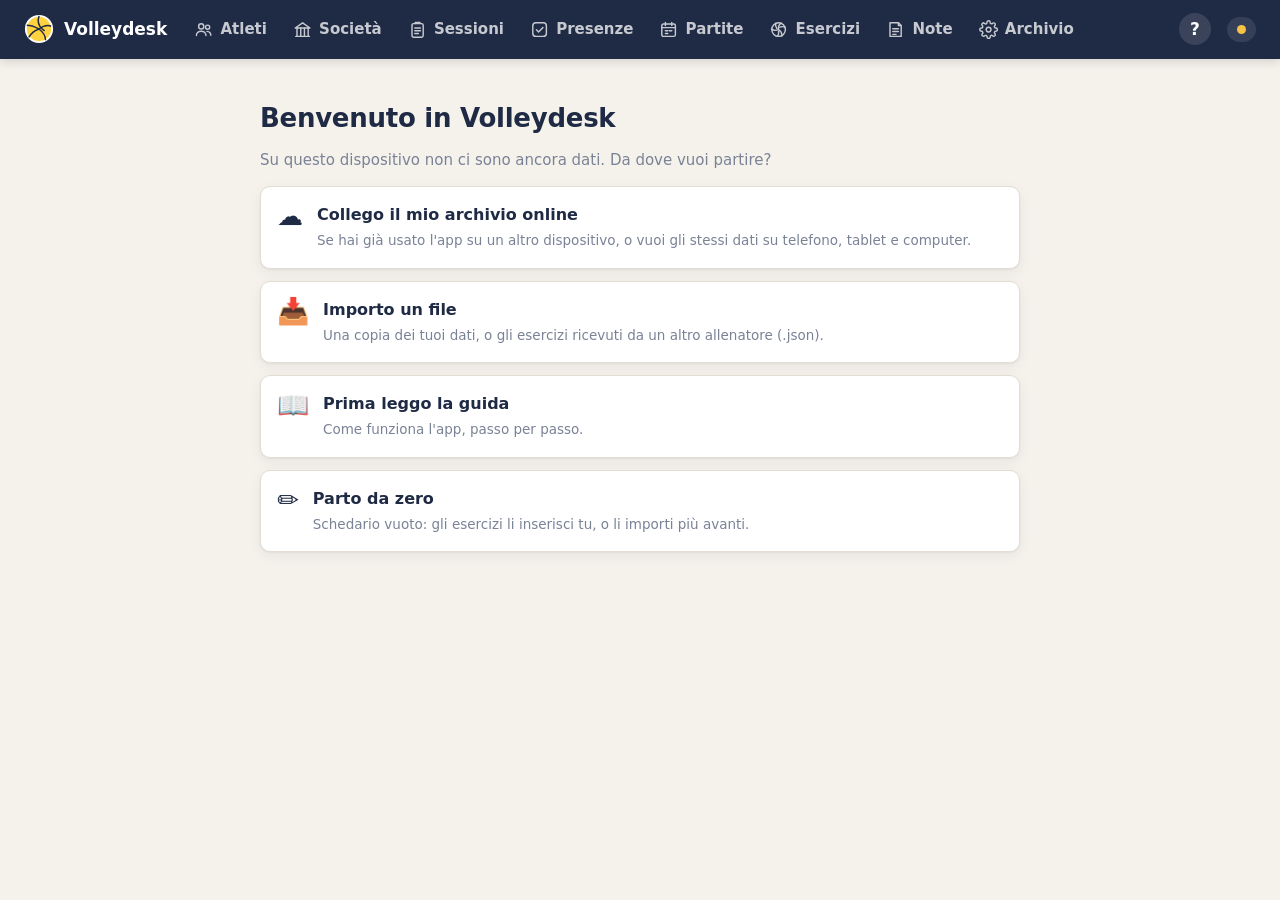
==== commit 0821fcc7: "Add files via upload" ====
--- a/index.html
+++ b/index.html
@@ -3,14 +3,15 @@
 <head>
 <meta charset="utf-8">
 <meta name="viewport" content="width=device-width, initial-scale=1, viewport-fit=cover">
-<title>Volleysched</title>
+<title>Volleydesk</title>
 <meta name="robots" content="noindex, nofollow, noarchive">
 <meta name="googlebot" content="noindex, nofollow">
 <meta name="theme-color" content="#1f2a44">
 <meta name="mobile-web-app-capable" content="yes">
 <meta name="apple-mobile-web-app-capable" content="yes">
-<meta name="apple-mobile-web-app-title" content="Volleysched">
+<meta name="apple-mobile-web-app-title" content="Volleydesk">
 <link rel="manifest" href="manifest.webmanifest">
+<link rel="stylesheet" href="societa.css">
 <link rel="icon" href="icons/icon-192.png">
 <link rel="apple-touch-icon" href="icons/icon-192.png">
 <style>
@@ -401,7 +402,7 @@
   .brand{font-size:15.5px;gap:8px}
   .brand small{display:none}
   .brand svg{width:26px;height:26px}
-  .nav{position:fixed;left:0;right:0;bottom:0;z-index:40;background:var(--bar);display:grid;grid-template-columns:repeat(6,1fr);gap:0;padding:4px 2px calc(4px + env(safe-area-inset-bottom));box-shadow:0 -2px 12px rgba(0,0,0,.18)}
+  .nav{position:fixed;left:0;right:0;bottom:0;z-index:40;background:var(--bar);display:grid;grid-template-columns:repeat(7,1fr);gap:0;padding:4px 2px calc(4px + env(safe-area-inset-bottom));box-shadow:0 -2px 12px rgba(0,0,0,.18)}
   .nav button{display:flex;flex-direction:column;align-items:center;gap:1px;padding:5px 0;border-radius:10px;font-size:10.5px;font-weight:600;opacity:.7;min-width:0}
   .nav button.on{background:rgba(255,255,255,.14)}
   .nav .ni{display:block;font-size:19px;line-height:1.15}
@@ -1732,6 +1733,74 @@
 :root[data-theme=dark] .inj-tag{background:#4a1d26;color:#ffd7dc}
 .vid-btn{display:inline-flex;align-items:center;gap:6px;margin:4px 0 10px}
 
+
+.sc-switch{display:inline-flex;background:rgba(255,255,255,.12);border:1px solid rgba(255,255,255,.22);border-radius:999px;padding:2px;gap:2px}
+.sc-switch button{border:0;background:none;color:#fff;font-weight:700;font-size:12.5px;padding:4px 11px;border-radius:999px;cursor:pointer;opacity:.75}
+.sc-switch button.on{background:#fff;color:var(--bar);opacity:1}
+body:has(.ls) .nav,body:has(.ls) .topbar,body:has(.ls) .fab{display:none!important}
+body:has(.ls) main{padding-top:8px;padding-bottom:12px}
+.ls{display:flex;flex-direction:column;gap:8px;max-width:760px;margin:0 auto}
+.ls-head{background:var(--bar);color:#fff;border-radius:14px;padding:8px 10px 10px;box-shadow:var(--shadow);position:sticky;top:4px;z-index:12}
+.ls-head .r{display:flex;align-items:center;gap:8px}
+.ls-head .btn{background:rgba(255,255,255,.12);border-color:rgba(255,255,255,.22);color:#fff;padding:4px 10px;min-height:0}
+.ls-head .opp{flex:1;min-width:0;font-size:12.5px;opacity:.85;white-space:nowrap;overflow:hidden;text-overflow:ellipsis}
+.ls-score{display:grid;grid-template-columns:1fr auto 1fr;align-items:center;gap:6px;margin-top:6px}
+.ls-score .t{font-size:11px;text-transform:uppercase;letter-spacing:.06em;opacity:.7;font-weight:700}
+.ls-score .n{font-size:36px;font-weight:900;line-height:1;font-variant-numeric:tabular-nums}
+.ls-score .side{display:flex;flex-direction:column;align-items:center;gap:4px}
+.ls-score .plus{border:1px solid rgba(255,255,255,.3);background:rgba(255,255,255,.1);color:#fff;border-radius:9px;font-weight:800;font-size:13px;padding:5px 12px;cursor:pointer}
+.ls-score .mid{display:flex;flex-direction:column;align-items:center;gap:5px;font-size:12px}
+.ls-score .mid select{width:auto;padding:2px 4px;font-size:12px;border-radius:7px}
+.ls-head .serve{cursor:pointer}
+.ls-court{background:var(--surface);border:1px solid var(--line);border-radius:14px;padding:8px}
+.ls-court .net{display:flex;align-items:center;gap:6px;margin:0 4px 6px;font-size:10px;font-weight:800;letter-spacing:.08em;color:var(--muted)}
+.ls-court .net::before,.ls-court .net::after{content:'';flex:1;height:4px;border-radius:2px;background:var(--bar)}
+.ls-tiles{display:grid;grid-template-columns:repeat(3,minmax(0,1fr));gap:6px}
+.st-tile{border:2px solid var(--line-2);background:var(--surface-2,#f6f3ee);border-radius:12px;padding:4px;display:flex;flex-direction:column;align-items:center;gap:1px;cursor:pointer;position:relative;min-height:52px;justify-content:center;touch-action:manipulation;color:var(--ink)}
+.st-tile b{font-size:19px;line-height:1}
+.st-tile .nm{font-size:12.5px;font-weight:700;max-width:100%;white-space:nowrap;overflow:hidden;text-overflow:ellipsis}
+.st-tile .z{position:absolute;top:3px;left:6px;font-size:10px;color:var(--muted);font-weight:700}
+.st-tile.srv{border-color:#f0c56b;background:#fff7e3}
+.st-tile.srv::after{content:'🏐';position:absolute;top:2px;right:4px;font-size:12px}
+.st-tile.on{border-color:var(--accent);background:#fff0df;box-shadow:0 0 0 3px rgba(224,123,34,.25)}
+.ls-bench{display:flex;gap:6px;flex-wrap:wrap;margin-top:8px;align-items:center}
+.ls-bench .lbl{font-size:11.5px;color:var(--muted);font-weight:700;text-transform:uppercase;letter-spacing:.05em}
+.ls-bench .pchip{font-size:12px;padding:1px 8px 1px 2px;border-width:1.5px}
+.ls-bench .pchip .nr{min-width:20px;height:20px;font-size:10.5px}
+.ls-hint{font-size:13px;color:var(--muted);text-align:center;min-height:18px}
+.ls-hint b{color:var(--ink)}
+.sa{display:flex;flex-direction:column;gap:8px}
+.sa-row{background:var(--surface);border:1px solid var(--line);border-radius:14px;padding:6px;display:grid;grid-template-columns:86px repeat(3,minmax(0,1fr));gap:6px;align-items:stretch;transition:box-shadow .15s,opacity .15s}
+.sa-row.focus{box-shadow:0 0 0 2px var(--accent);border-color:transparent}
+.sa-row.dim{opacity:.78}
+.sa-row h4{margin:0;display:flex;flex-direction:column;justify-content:center;font-size:14.5px;line-height:1.15}
+.sa-row h4 small{font-size:11px;color:var(--muted);font-weight:600;margin-top:2px}
+.sbtn{border:1.5px solid;border-radius:11px;font-weight:800;font-size:14.5px;min-height:50px;cursor:pointer;touch-action:manipulation;padding:4px 2px;line-height:1.1}
+.sbtn.g{background:#dff3e6;border-color:#7cc99a;color:#1d6b3c}
+.sbtn.y{background:#fff1d6;border-color:#f0c56b;color:#8a5a00}
+.sbtn.r{background:#fde4e7;border-color:#e9a0aa;color:#b3263a}
+.sbtn:active{transform:scale(.96)}
+.sa-err{border:1.5px dashed #e9a0aa;background:var(--surface);color:#b3263a;border-radius:12px;font-weight:800;font-size:14.5px;min-height:48px;cursor:pointer;width:100%}
+.ls-foot{display:grid;grid-template-columns:repeat(3,1fr);gap:6px}
+.ls-foot .btn{justify-content:center}
+.ls-last{font-size:12.5px;color:var(--muted);text-align:center}
+@media (max-width:420px){ .sa-row{grid-template-columns:72px repeat(3,minmax(0,1fr));gap:5px;padding:5px} .sbtn{font-size:13.5px;min-height:48px} .ls-score .n{font-size:32px} .ls-score{margin-top:2px} .ls-head{padding:6px 8px 8px} .ls-hint{font-size:12px;min-height:0} }
+.ls>div{display:flex;flex-direction:column;gap:8px}
+/* telefono in orizzontale: due colonne, tutto in una schermata */
+@media (orientation: landscape) and (max-height: 520px), (orientation: landscape) and (pointer: coarse) and (min-height: 521px) and (max-width: 1440px){
+  .ls{max-width:none;display:grid;grid-template-columns:minmax(0,1fr) minmax(0,1.15fr);gap:8px;height:100vh;height:100dvh;box-sizing:border-box;padding:6px calc(8px + env(safe-area-inset-right)) 6px calc(8px + env(safe-area-inset-left));background:var(--bg)}
+  .ls>div{display:flex;flex-direction:column;gap:6px;min-height:0;min-width:0}
+  .ls-head{position:static;padding:6px 8px}
+  .ls-score{margin-top:2px}.ls-score .n{font-size:30px}
+  .ls-court{padding:6px;flex:1;min-height:0;overflow:auto}
+  .st-tile{min-height:46px;padding:3px}.st-tile b{font-size:17px}
+  .sa{flex:1;justify-content:space-between;gap:5px}
+  .sa-row{flex:1;padding:5px;gap:5px}.sbtn{min-height:0}
+  .sa-err{min-height:38px}
+  .ls-foot .btn{padding:4px 6px}
+  .ls-hint,.ls-last{display:none}
+}
+
 #print-area{display:none}
 
 /* ---------- PRINT ---------- */
@@ -1776,16 +1845,17 @@
 .p-legend svg{width:100%;max-width:170mm;display:block;margin-top:6pt}
 .p-footer{margin-top:10pt;font-size:8pt;color:#888}
 </style>
-<script>try{var _t=localStorage.getItem('vs-theme')||'auto';document.documentElement.dataset.theme=(_t==='dark'||(_t==='auto'&&matchMedia('(prefers-color-scheme: dark)').matches))?'dark':'light';}catch(e){}</script>
+<script>try{var _t=localStorage.getItem('vd-theme')||'auto';document.documentElement.dataset.theme=(_t==='dark'||(_t==='auto'&&matchMedia('(prefers-color-scheme: dark)').matches))?'dark':'light';}catch(e){}</script>
 </head>
 <body>
 <header class="topbar">
   <div class="brand" data-nav="home" title="Pagina iniziale">
     <svg width="30" height="30" viewBox="0 0 32 32" aria-hidden="true"><circle cx="16" cy="16" r="14" fill="#ffd23f" stroke="#fff" stroke-width="2"/><path d="M16 2c-2 6 0 12 6 16M3 12c6 0 11 3 13 4M5 25c3-5 8-8 11-9M29 13c-5-2-9 0-13 3M23 28c0-6-3-9-7-12" fill="none" stroke="#1f2a44" stroke-width="1.6"/></svg>
-    <div>Volleysched<small>Esercizi, sessioni, presenze, partite e atleti</small></div>
+    <div>Volleydesk<small>Gestionale della società di pallavolo</small></div>
   </div>
   <nav class="nav" id="nav">
     <button data-nav="atleti" id="nav-atleti"><span class="ni"><svg viewBox="0 0 24 24" fill="none" stroke="currentColor" stroke-width="1.8" stroke-linecap="round" stroke-linejoin="round" aria-hidden="true"><circle cx="9" cy="8" r="3.2"/><path d="M3 19.5c0-3.3 2.7-5.5 6-5.5s6 2.2 6 5.5"/><circle cx="17" cy="9" r="2.6"/><path d="M16.2 14.2c2.8.2 4.8 2.1 4.8 5"/></svg></span><span class="nl">Atleti</span></button>
+    <button data-nav="societa"><span class="ni"><svg viewBox="0 0 24 24" fill="none" stroke="currentColor" stroke-width="1.8" stroke-linecap="round" stroke-linejoin="round" aria-hidden="true"><path d="M3.5 20.5h17"/><path d="M5 20.5V10M9.7 20.5V10M14.3 20.5V10M19 20.5V10"/><path d="M2.8 10h18.4L12 3.5z"/></svg></span><span class="nl">Società</span></button>
     <button data-nav="sessioni"><span class="ni"><svg viewBox="0 0 24 24" fill="none" stroke="currentColor" stroke-width="1.8" stroke-linecap="round" stroke-linejoin="round" aria-hidden="true"><rect x="5" y="4.5" width="14" height="17" rx="2"/><path d="M9 4.5V3h6v1.5"/><path d="M8.5 10h7M8.5 13.5h7M8.5 17h4.5"/></svg></span><span class="nl">Sessioni</span></button>
     <button data-nav="presenze"><span class="ni"><svg viewBox="0 0 24 24" fill="none" stroke="currentColor" stroke-width="1.8" stroke-linecap="round" stroke-linejoin="round" aria-hidden="true"><rect x="3.5" y="3.5" width="17" height="17" rx="4"/><path d="M8 12.3l2.7 2.7 5.5-5.7"/></svg></span><span class="nl">Presenze</span></button>
     <button data-nav="partite"><span class="ni"><svg viewBox="0 0 24 24" fill="none" stroke="currentColor" stroke-width="1.8" stroke-linecap="round" stroke-linejoin="round" aria-hidden="true"><rect x="3.5" y="5" width="17" height="15.5" rx="2"/><path d="M3.5 9.5h17M8 3v4M16 3v4"/><path d="M8 13.5h3M13 13.5h3M8 17h3"/></svg></span><span class="nl">Partite</span></button>
@@ -2390,7 +2460,7 @@
   else if(ui.view==='esercizio') { app.innerHTML = viewEsercizio(); mountSchemaBox(); updateDosUI(true); }
   else if(ui.view==='sessioni') app.innerHTML = viewSessioni();
   else if(ui.view==='sessione') { app.innerHTML = viewSessione(); $$('#items textarea').forEach(autoGrow); }
-  else if(ui.view==='impostazioni'){ app.innerHTML = viewImpostazioni(); accordionize(); }
+  else if(ui.view==='impostazioni'){ app.innerHTML = viewImpostazioni(); accordionize(); socLegacyCheck(); }
   else if(ui.view==='home') app.innerHTML = viewHome();
   else if(ui.view==='note') app.innerHTML = viewNote();
   else if(ui.view==='allena'){ app.innerHTML = viewAllena(); if(!trTick) trTick=setInterval(trTickFn, 500); }
@@ -2398,7 +2468,8 @@
   else if(ui.view==='partite') app.innerHTML = viewPartite();
   else if(ui.view==='partita') app.innerHTML = viewPartita();
   else if(ui.view==='presenze') app.innerHTML = viewPresenze();
-  else if(ui.view==='benvenuto') app.innerHTML = viewBenvenuto();
+  else if(ui.view==='benvenuto'){ app.innerHTML = viewBenvenuto(); socLegacyCheck(); }
+  else if(ui.view==='societa') app.innerHTML = viewSocieta();
   else if(ui.view==='live') app.innerHTML = viewLive();
   else if(ui.view==='referto'){ app.innerHTML = viewReferto(); const t=$('.rf-tl'); if(t) t.scrollLeft=t.scrollWidth; }
   else if(ui.view==='guida') app.innerHTML = viewGuida();
@@ -2406,7 +2477,8 @@
   else if(ui.view==='agenda') app.innerHTML = viewAgenda();
   else if(ui.view==='piano') app.innerHTML = viewPiano();
   else if(ui.view==='controlli') app.innerHTML = viewControlli();
-  document.body.classList.toggle('wide', ['atleti','presenze'].includes(ui.view));
+  document.body.classList.toggle('wide', ['atleti','presenze','societa'].includes(ui.view));
+  document.body.classList.toggle('coach', typeof isCoach==='function' && isCoach());
   document.body.classList.toggle('live-land', ui.view==='live' && isLand());
   renderNavBadge();
   renderBackupHint();
@@ -2794,8 +2866,8 @@
 }
 
 const MEDX=`<svg class="medx" viewBox="0 0 24 24" aria-hidden="true"><rect x="1" y="1" width="22" height="22" rx="5" fill="#d7263d"/><path d="M9.5 4.5h5v5h5v5h-5v5h-5v-5h-5v-5h5z" fill="#fff"/></svg>`;
-function viewMode(k){ ui.vmode=ui.vmode||{}; if(ui.vmode[k]) return ui.vmode[k]; let v=''; try{ v=localStorage.getItem('vs-'+k+'View')||''; }catch(e){} return ui.vmode[k]=(v==='compatta'||(v==='mese'&&k==='match')?v:'schede'); }
-function setViewMode(k,v){ ui.vmode=ui.vmode||{}; ui.vmode[k]=v; try{ localStorage.setItem('vs-'+k+'View', v); }catch(e){} render(); }
+function viewMode(k){ ui.vmode=ui.vmode||{}; if(ui.vmode[k]) return ui.vmode[k]; let v=''; try{ v=localStorage.getItem('vd-'+k+'View')||''; }catch(e){} return ui.vmode[k]=(v==='compatta'||(v==='mese'&&k==='match')?v:'schede'); }
+function setViewMode(k,v){ ui.vmode=ui.vmode||{}; ui.vmode[k]=v; try{ localStorage.setItem('vd-'+k+'View', v); }catch(e){} render(); }
 const sessView=()=>viewMode('sess');
 const segHTML=k=>`<div class="vseg" role="group" aria-label="Vista"><button data-action="view-mode" data-k="${k}" data-v="schede" class="${viewMode(k)==='schede'?'on':''}" title="Vista a schede"><span class="si">${ICO.grid}</span><span class="sl">Schede</span></button><button data-action="view-mode" data-k="${k}" data-v="compatta" class="${viewMode(k)==='compatta'?'on':''}" title="Vista compatta"><span class="si">${ICO.list}</span><span class="sl">Compatta</span></button></div>`;
 function sessRowsHTML(list){
@@ -2810,12 +2882,12 @@
 }
 
 const ICO = {note:'<svg viewBox="0 0 24 24" fill="none" stroke="currentColor" stroke-width="1.8" stroke-linecap="round" stroke-linejoin="round" aria-hidden="true"><path d="M5 3.5h10.5L19 7v13.5H5z"/><path d="M15.5 3.5V7H19"/><path d="M8.5 11h7M8.5 14.5h7M8.5 18h4"/></svg>',atleti:'<svg viewBox="0 0 24 24" fill="none" stroke="currentColor" stroke-width="1.8" stroke-linecap="round" stroke-linejoin="round" aria-hidden="true"><circle cx="9" cy="8" r="3.2"/><path d="M3 19.5c0-3.3 2.7-5.5 6-5.5s6 2.2 6 5.5"/><circle cx="17" cy="9" r="2.6"/><path d="M16.2 14.2c2.8.2 4.8 2.1 4.8 5"/></svg>',sessioni:'<svg viewBox="0 0 24 24" fill="none" stroke="currentColor" stroke-width="1.8" stroke-linecap="round" stroke-linejoin="round" aria-hidden="true"><rect x="5" y="4.5" width="14" height="17" rx="2"/><path d="M9 4.5V3h6v1.5"/><path d="M8.5 10h7M8.5 13.5h7M8.5 17h4.5"/></svg>',presenze:'<svg viewBox="0 0 24 24" fill="none" stroke="currentColor" stroke-width="1.8" stroke-linecap="round" stroke-linejoin="round" aria-hidden="true"><rect x="3.5" y="3.5" width="17" height="17" rx="4"/><path d="M8 12.3l2.7 2.7 5.5-5.7"/></svg>',partite:'<svg viewBox="0 0 24 24" fill="none" stroke="currentColor" stroke-width="1.8" stroke-linecap="round" stroke-linejoin="round" aria-hidden="true"><rect x="3.5" y="5" width="17" height="15.5" rx="2"/><path d="M3.5 9.5h17M8 3v4M16 3v4"/><path d="M8 13.5h3M13 13.5h3M8 17h3"/></svg>',esercizi:'<svg viewBox="0 0 24 24" fill="none" stroke="currentColor" stroke-width="1.8" stroke-linecap="round" stroke-linejoin="round" aria-hidden="true"><circle cx="12" cy="12" r="8.5"/><path d="M12 12c-.6-3.6.6-6.6 3.4-8M12 12c3 2 4.4 4.9 4.2 7.9M12 12c-3.4 1.4-6.6 1.2-8.9-.6"/><path d="M8.3 4.3c-.4 2.3.2 4.5 1.6 6.3M19.9 9c-2-.9-4.3-.9-6.4 0M10.6 20.3c1.3-1.8 1.8-4 1.4-6.2"/></svg>',impostazioni:'<svg viewBox="0 0 24 24" fill="none" stroke="currentColor" stroke-width="1.8" stroke-linecap="round" stroke-linejoin="round" aria-hidden="true"><circle cx="12" cy="12" r="3"/><path d="M19.4 15a1.65 1.65 0 0 0 .33 1.82l.06.06a2 2 0 1 1-2.83 2.83l-.06-.06a1.65 1.65 0 0 0-1.82-.33 1.65 1.65 0 0 0-1 1.51V21a2 2 0 1 1-4 0v-.09A1.65 1.65 0 0 0 9 19.4a1.65 1.65 0 0 0-1.82.33l-.06.06a2 2 0 1 1-2.83-2.83l.06-.06A1.65 1.65 0 0 0 4.68 15a1.65 1.65 0 0 0-1.51-1H3a2 2 0 1 1 0-4h.09A1.65 1.65 0 0 0 4.6 9a1.65 1.65 0 0 0-.33-1.82l-.06-.06a2 2 0 1 1 2.83-2.83l.06.06A1.65 1.65 0 0 0 9 4.68a1.65 1.65 0 0 0 1-1.51V3a2 2 0 1 1 4 0v.09a1.65 1.65 0 0 0 1 1.51 1.65 1.65 0 0 0 1.82-.33l.06-.06a2 2 0 1 1 2.83 2.83l-.06.06A1.65 1.65 0 0 0 19.4 9a1.65 1.65 0 0 0 1.51 1H21a2 2 0 1 1 0 4h-.09a1.65 1.65 0 0 0-1.51 1z"/></svg>',grid:'<svg viewBox="0 0 24 24" fill="none" stroke="currentColor" stroke-width="1.8" stroke-linecap="round" stroke-linejoin="round" aria-hidden="true"><rect x="4" y="4" width="7" height="7" rx="1.5"/><rect x="13" y="4" width="7" height="7" rx="1.5"/><rect x="4" y="13" width="7" height="7" rx="1.5"/><rect x="13" y="13" width="7" height="7" rx="1.5"/></svg>',list:'<svg viewBox="0 0 24 24" fill="none" stroke="currentColor" stroke-width="1.8" stroke-linecap="round" stroke-linejoin="round" aria-hidden="true"><path d="M9 6.5h11M9 12h11M9 17.5h11"/><circle cx="4.7" cy="6.5" r=".9"/><circle cx="4.7" cy="12" r=".9"/><circle cx="4.7" cy="17.5" r=".9"/></svg>',plus:'<svg viewBox="0 0 24 24" fill="none" stroke="currentColor" stroke-width="2.4" stroke-linecap="round" stroke-linejoin="round" aria-hidden="true"><path d="M12 5v14M5 12h14"/></svg>'};
-const FAB={note:['new-note','Nuova nota'],sessione:['pick-open','Aggiungi esercizio'],atleti:['new-at','Nuovo atleta'],sessioni:['new-sess','Nuova sessione'],esercizi:['new-ex','Nuovo esercizio'],partite:['new-match','Nuova partita'],presenze:['new-tr','Aggiungi allenamento']};
+const FAB={societa:['soc-fab','Nuovo'],note:['new-note','Nuova nota'],sessione:['pick-open','Aggiungi esercizio'],atleti:['new-at','Nuovo atleta'],sessioni:['new-sess','Nuova sessione'],esercizi:['new-ex','Nuovo esercizio'],partite:['new-match','Nuova partita'],presenze:['new-tr','Aggiungi allenamento']};
 function updateFab(){ const b=$('#fab'); if(!b) return; const f=FAB[ui.view]; b.classList.toggle('hidden',!f); if(f){ b.dataset.action=f[0]; b.title=f[1]; b.setAttribute('aria-label',f[1]); } }
 function avRole(a,size){ const sx=sexOf?sexOf(a):''; return `<span class="avw">${avatarHTML(a,size)}${sx==='M'?'<i class="sx m">U</i>':sx==='F'?'<i class="sx f">D</i>':''}</span>`; }
 const ROLE_LEGEND=()=>`<div class="role-legend">${[['P','Palleggiatore'],['B','Banda'],['C','Centrale'],['O','Opposto'],['L','Libero']].map(([r,l])=>`<button data-action="at-rk" data-v="${r}" class="${ui.af.rk===r?'on':''}" title="Mostra solo: ${l}"><i style="background:${ROLE_COL[r]}"></i>${l}${ui.af.rk===r?' ×':''}</button>`).join('')}</div>`;
 /* tema */
-function themePref(){ try{ return localStorage.getItem('vs-theme')||'auto'; }catch(e){ return 'auto'; } }
+function themePref(){ try{ return localStorage.getItem('vd-theme')||'auto'; }catch(e){ return 'auto'; } }
 function applyTheme(){ const p=themePref(); const dark=p==='dark'||(p==='auto'&&window.matchMedia('(prefers-color-scheme: dark)').matches); document.documentElement.dataset.theme=dark?'dark':'light'; }
 try{ window.matchMedia('(prefers-color-scheme: dark)').addEventListener('change', applyTheme); }catch(e){}
 /* colori e logo della squadra */
@@ -2871,10 +2943,11 @@
     ['sessioni','Sessioni','#7b5cc4', lastS?`Ultima: ${esc(lastS.titolo||'senza titolo')}`:`${db.sessions.length} sessioni`],
     ['esercizi','Esercizi','#d64a5a', `${db.exercises.length} schede`],
     ['note','Note','#c99a06', (db.notes||[]).length?`${(db.notes||[]).length} not${(db.notes||[]).length===1?'a':'e'}`:'Appunti e idee'],
+    socHomeTile(),
     ['impostazioni','Archivio','#6b7280','Copie e impostazioni'],
-  ];
+  ].filter(Boolean);
   return `<section class="home">
-  <div class="home-head">${st.logo?`<img src="${st.logo}" alt="">`:''}<div><h1>${esc(st.squadra||'Volleysched')}</h1><p>${esc(new Date().toLocaleDateString('it-IT',{weekday:'long',day:'numeric',month:'long'}))}</p></div>${teamMulti()?'<span class="tsw" style="display:flex;gap:6px;flex-wrap:wrap;justify-content:flex-end"><button class="btn sm" data-action="ag-go">🗓 Tutte</button><button class="btn sm" data-action="team-pick">⇄ Squadra</button></span>':''}</div>
+  <div class="home-head">${st.logo?`<img src="${st.logo}" alt="">`:''}<div><h1>${esc(st.squadra||socCfg().ragioneSociale||'Volleydesk')}</h1><p>${esc(new Date().toLocaleDateString('it-IT',{weekday:'long',day:'numeric',month:'long'}))}</p></div>${teamMulti()?'<span class="tsw" style="display:flex;gap:6px;flex-wrap:wrap;justify-content:flex-end"><button class="btn sm" data-action="ag-go">🗓 Tutte</button><button class="btn sm" data-action="team-pick">⇄ Squadra</button></span>':''}</div>
   ${matchDay()?matchDayHTML(matchDay()):''}
   ${(nextM||nextT)?`<div class="home-next">
     ${nextM&&nextM!==matchDay()?`<div class="hn" data-action="open-match" data-id="${nextM.id}">${ddBox(nextM.data)}<div class="tx"><div class="k">Prossima partita · ${rel(nextM.data)}</div><div class="t">${esc(matchTitle(nextM))}</div>${pgsVsHTML(nextM)}<div class="s">${[nextM.ora?'ore '+nextM.ora:'', nextM.inCasa?'in casa':'in trasferta', convocati(nextM).length?convocati(nextM).length+' convocati':'convocazioni da fare'].filter(Boolean).map(esc).join(' · ')}</div></div></div>`:''}
@@ -3120,15 +3193,15 @@
     <p style="margin-top:0">Per ora i dati sono solo su questo dispositivo. Collega un tuo archivio privato su GitHub (gratuito) per avere gli stessi dati su telefono, tablet e computer. I passi completi sono nella <a href="#" data-action="guide-sync">guida</a>.</p>
     <details ${last.owner?'':'open'}><summary style="cursor:pointer;font-weight:700">Come preparare l'archivio (una volta sola, dal computer)</summary>
     <ol class="steps">
-      <li>Su GitHub crea un archivio nuovo: <a href="https://github.com/new" target="_blank" rel="noopener">github.com/new</a>. Nome: <code>volleysched-dati</code>, scegli <b>Private</b>, poi «Create repository».</li>
+      <li>Su GitHub crea un archivio nuovo: <a href="https://github.com/new" target="_blank" rel="noopener">github.com/new</a>. Nome: <code>volleydesk-dati</code>, scegli <b>Private</b>, poi «Create repository».</li>
       <li>Crea il codice di accesso: <a href="https://github.com/settings/personal-access-tokens/new" target="_blank" rel="noopener">github.com/settings/personal-access-tokens/new</a>.
-        Nome: <code>Volleysched</code> · Expiration: la durata più lunga disponibile · Repository access: <b>Only select repositories</b> → <code>volleysched-dati</code> ·
+        Nome: <code>Volleydesk</code> · Expiration: la durata più lunga disponibile · Repository access: <b>Only select repositories</b> → <code>volleydesk-dati</code> ·
         Permissions → Repository permissions → <b>Contents: Read and write</b>. Poi «Generate token» e copia il codice (inizia con <code>github_pat_</code>).</li>
       <li>Inserisci qui sotto i dati e premi «Collega». Sugli altri dispositivi fai lo stesso con lo stesso codice: conservalo in un posto sicuro (per esempio il gestore delle password) e non condividerlo con nessuno.</li>
     </ol></details>
     <div class="grid g3" id="sync-form">
       <label class="f">Nome utente GitHub<input type="text" name="owner" autocomplete="username" autocapitalize="off" spellcheck="false" value="${esc(last.owner||'')}" placeholder="es. mario-rossi"></label>
-      <label class="f">Nome dell'archivio dati<input type="text" name="repo" autocapitalize="off" spellcheck="false" value="${esc(last.repo||'volleysched-dati')}"></label>
+      <label class="f">Nome dell'archivio dati<input type="text" name="repo" autocapitalize="off" spellcheck="false" value="${esc(last.repo||'volleydesk-dati')}"></label>
       <label class="f">Codice di accesso<input type="password" name="token" autocomplete="off" spellcheck="false" placeholder="github_pat_…"></label>
     </div>
     <div class="actions" style="margin-top:12px"><button class="btn primary" data-action="sync-connect">Collega</button><span class="muted" id="sync-msg" style="font-size:13.5px"></span></div>
@@ -3153,7 +3226,11 @@
     const p=await Sync.probe(c);
     if(!p.private && !confirm('Attenzione: l\'archivio «'+c.repo+'» è PUBBLICO, quindi chiunque potrebbe leggere i dati degli atleti. Ti consiglio di renderlo privato su GitHub (Settings → Danger Zone → Change visibility). Vuoi continuare lo stesso?')){ msg.textContent=''; return; }
     let replace=false;
-    if(p.remoteCount>0 && !Store.isEmpty() && !tokenOnly){
+    if(p.ambito && p.ambito.tipo==='squadra'){
+      if(!Store.isEmpty() && !confirm(`Questo è l'archivio della squadra «${p.ambito.nome||''}», gestito dalla segreteria.\n\nI dati che ci sono adesso su questo dispositivo verranno sostituiti da quelli della squadra (se ti servono, prima scarica una copia da Archivio). Continuare?`)){ msg.textContent=''; return; }
+      replace=true; await Store.setMeta('ambito', p.ambito);
+    }
+    else if(p.remoteCount>0 && !Store.isEmpty() && !tokenOnly){
       const ch=await choiceModal('Ci sono già dei dati online', `Nell'archivio online ci sono già <b>${p.remoteCount}</b> schede (esercizi, sessioni, atleti…). Anche su questo dispositivo ci sono dei dati. Cosa vuoi fare?`, [
         {ic:'☁️', t:'Usa i dati online (consigliato)', d:'Questo dispositivo prende i dati dall\'archivio online; quelli che ci sono adesso qui vengono sostituiti.'},
         {ic:'🔀', t:'Unisci i dati', d:'Le schede di questo dispositivo vengono aggiunte a quelle online. Attenzione: gli esercizi del catalogo potrebbero risultare doppi.'}]);
@@ -3182,8 +3259,9 @@
   loadState().then(()=>{ render(); window.scrollTo(0,y); toast('Dati aggiornati dall\'altro dispositivo'); });
 }
 function viewBenvenuto(){
-  return `<section class="welcome"><h1>Benvenuto in Volleysched</h1>
+  return `<section class="welcome"><h1>Benvenuto in Volleydesk</h1>
   <p class="muted">Su questo dispositivo non ci sono ancora dati. Da dove vuoi partire?</p>
+  <div id="legacy-box"></div>
   <button type="button" class="choice" data-action="w-sync"><span class="ic">☁️</span><span><b>Collego il mio archivio online</b><span class="muted" style="font-size:13.5px">Se hai già usato l'app su un altro dispositivo, o vuoi gli stessi dati su telefono, tablet e computer.</span></span></button>
   <button type="button" class="choice" data-action="import"><span class="ic">📥</span><span><b>Importo un file</b><span class="muted" style="font-size:13.5px">Una copia dei tuoi dati, o gli esercizi ricevuti da un altro allenatore (.json).</span></span></button>
   <button type="button" class="choice" data-action="guide-open"><span class="ic">📖</span><span><b>Prima leggo la guida</b><span class="muted" style="font-size:13.5px">Come funziona l'app, passo per passo.</span></span></button>
@@ -3198,11 +3276,12 @@
   ['matches','📅 Partite e convocazioni','Calendario, convocati, assenti, formazioni e statistiche.',true],
   ['trainings','✅ Presenze','Calendario degli allenamenti e presenze di ogni atleta.',true],
   ['notes','📝 Note','Le tue note personali.',true],
+  ['societa','🏛 Società','Quote, incassi e ricevute, prima nota, scadenze, staff e magazzino.',true],
   ['settings','⚙️ Impostazioni','Nome della squadra, allenatore, note di stampa, colori e logo.',false],
 ];
 function openExportModal(){
   const o=ui.exp=ui.exp||{sel:{exercises:true,sessions:true}, exMode:'all'};
-  const cnt={notes:(db.notes||[]).length, exercises:db.exercises.length, sessions:db.sessions.length, athletes:db.athletes.length, matches:db.matches.length, trainings:db.trainings.length, settings:''};
+  const cnt={societa:['payments','ledger','deadlines','staff','inventory'].reduce((n,c)=>n+Store.list(c).length,0), notes:(db.notes||[]).length, exercises:db.exercises.length, sessions:db.sessions.length, athletes:db.athletes.length, matches:db.matches.length, trainings:db.trainings.length, settings:''};
   const nFav=favSet().size;
   openModal(`<div class="modal-box" style="max-width:620px">
     <div class="modal-head"><div style="flex:1"><h2>Scarica una copia</h2><div class="muted" style="font-size:13px;margin-top:4px">Scegli cosa mettere nel file. Le voci in rosso contengono dati personali degli atleti.</div></div><button class="iconbtn" data-action="close-modal" title="Chiudi">✕</button></div>
@@ -3227,10 +3306,11 @@
   if(sel.matches) out.matches=sel.athletes?st.matches:st.matches.map(m=>Object.assign({}, m, {convocati:[], assenti:[], disponibili:[], formazione:null, stats:null, referto:null}));
   if(sel.trainings) out.trainings=sel.athletes?st.trainings:st.trainings.map(t=>Object.assign({}, t, {presenze:{}}));
   if(sel.notes) out.notes=st.notes||[];
+  if(sel.societa){ out.payments=st.payments; out.ledger=st.ledger; out.deadlines=st.deadlines; out.staff=st.staff; out.inventory=st.inventory; }
   if(sel.settings){ const s=Object.assign({}, st.settings); delete s.preferiti; delete s.licenza; delete s.provaDal; out.settings=s; }
-  if(!out.exercises.length && !out.sessions.length && !out.athletes && !out.matches && !out.trainings && !out.settings){ alert('Con queste scelte il file sarebbe vuoto (per esempio non hai esercizi preferiti).'); return; }
+  if(!out.exercises.length && !out.sessions.length && !out.athletes && !out.matches && !out.trainings && !out.settings && !out.payments){ alert('Con queste scelte il file sarebbe vuoto (per esempio non hai esercizi preferiti).'); return; }
   const all=EXP_ITEMS.every(([k])=>sel[k]) && o.exMode==='all';
-  const name=all?'volleysched-completo-':(Object.keys(sel).filter(k=>sel[k]).length===1&&sel.exercises?'volleysched-esercizi-':'volleysched-');
+  const name=all?'volleydesk-completo-':(Object.keys(sel).filter(k=>sel[k]).length===1&&sel.exercises?'volleydesk-esercizi-':'volleydesk-');
   const blob=new Blob([JSON.stringify({app:'schedario-pallavolo', exportedAt:new Date().toISOString(), contenuto:Object.keys(sel).filter(k=>sel[k]), data:out}, null, 1)], {type:'application/json'});
   const a=document.createElement('a'); a.href=URL.createObjectURL(blob); a.download=name+todayISO()+'.json';
   document.body.appendChild(a); a.click(); a.remove(); setTimeout(()=>URL.revokeObjectURL(a.href), 4000);
@@ -3242,7 +3322,7 @@
   const st=Store.fullState(); delete st.info; if(st.settings){ delete st.settings.licenza; delete st.settings.provaDal; }
   markBackup();
   const blob=new Blob([JSON.stringify({app:'schedario-pallavolo', exportedAt:new Date().toISOString(), data:st}, null, 1)], {type:'application/json'});
-  const a=document.createElement('a'); a.href=URL.createObjectURL(blob); a.download='volleysched-'+todayISO()+'.json';
+  const a=document.createElement('a'); a.href=URL.createObjectURL(blob); a.download='volleydesk-'+todayISO()+'.json';
   document.body.appendChild(a); a.click(); a.remove(); setTimeout(()=>URL.revokeObjectURL(a.href), 4000);
   toast('Copia scaricata');
 }
@@ -3323,7 +3403,7 @@
   }
   h+='</div>';
   if(o.note && db.settings.noteGenerali?.trim()) h+=`<div class="p-notes"><h3>Note generali</h3>${db.settings.noteGenerali.trim().split('\n').filter(Boolean).map(l=>{ const m=/^([^:]{2,30}):\s*(.*)$/.exec(l); return `<p style="margin:0 0 2pt">${m?`<b>${esc(m[1])}:</b> ${esc(m[2])}`:esc(l)}</p>`; }).join('')}</div>`;
-  h+=`<div class="p-footer">Stampato il ${new Date().toLocaleDateString('it-IT')} · Volleysched</div></div>`;
+  h+=`<div class="p-footer">Stampato il ${new Date().toLocaleDateString('it-IT')} · Volleydesk</div></div>`;
   return fitTwoPages(h);
 }
 /* riduce il testo finché tutto sta in due facciate A4 */
@@ -3370,7 +3450,7 @@
     else h+=`<section class="pex free"><div class="pex-head"><div><div class="pex-time">${esc(when)}</div><h2>${esc(r.it.titolo||'Voce libera')}</h2></div></div>${r.it.descrizione?`<div class="pex-text" style="padding-top:6pt">${nl2br(r.it.descrizione)}</div>`:''}</section>`;
   }
   if(o.note) h+=notesBlock();
-  h+=`<div class="p-footer">Stampato il ${new Date().toLocaleDateString('it-IT')} · Volleysched</div>`;
+  h+=`<div class="p-footer">Stampato il ${new Date().toLocaleDateString('it-IT')} · Volleydesk</div>`;
   return h;
 }
 function doPrint(html, title){
@@ -3525,6 +3605,7 @@
       <label class="f">N° carta d'identità<input type="text" name="numeroDocumento" value="${esc(a.numeroDocumento)}" placeholder="Es. CA12345AB"></label>
       <label class="f">Scadenza documento<input type="date" name="scadenzaDocumento" value="${esc(a.scadenzaDocumento)}"></label>
     </div></div>
+    ${socAtFormHTML(a)}
     <div class="atf"><h3>Note</h3><textarea name="note" rows="3" placeholder="Allergie, infortuni, disponibilità…" style="width:100%">${esc(a.note)}</textarea></div>
     </div>
     <div class="modal-foot">${id?`<button type="button" class="btn danger" data-action="del-at" data-id="${a.id}">Elimina</button>`:''}<span style="flex:1"></span>
@@ -3540,7 +3621,7 @@
 async function saveAt(){
   const fd=new FormData($('#at-form')), a=ui.atDraft;
   for(const k of ['nome','cognome','cellulare','ruolo','ruolo2','sesso','dataNascita','scadenzaVisita','scadenzaDocumento','taglia','numeroMaglia','numeroDocumento','note']) a[k]=(fd.get(k)??'').toString().trim();
-  a.iscritto=!!fd.get('iscritto');
+  a.iscritto=!!fd.get('iscritto'); socAtFormRead(fd, a);
   if(teamMulti()){ const sq=[...document.querySelectorAll('#at-form [name=sq]:checked')].map(x=>x.value); a.squadre=sq.length?sq:[teamCur()]; }
   if(!a.nome && !a.cognome){ alert('Inserisci almeno il nome o il cognome.'); $('#at-form [name=nome]').focus(); return; }
   const isNew=!a.id; if(isNew){ a.id=newId('at'); a.createdAt=Date.now(); }
@@ -4028,7 +4109,7 @@
   return `<div class="ll">
   <div>
     <div class="ll-score">
-      <div class="r"><button class="btn" data-action="live-close" title="Torna alla partita">←</button><span class="st">${esc(m.avversario||"")} · Set ${L.set}${S.sets.length?' · '+S.sets.map(x=>x.noi+'-'+x.loro).join(', '):''}</span><button class="btn" data-action="live-undo" ${S.ev.length?'':'disabled'}>↶</button></div>
+      <div class="r"><button class="btn" data-action="live-close" title="Torna alla partita">←</button>${scoutSwitchHTML(m)}<span class="st">${esc(m.avversario||"")} · Set ${L.set}${S.sets.length?' · '+S.sets.map(x=>x.noi+'-'+x.loro).join(', '):''}</span><button class="btn" data-action="live-undo" ${S.ev.length?'':'disabled'}>↶</button></div>
       <div class="r"><span class="sc">${L.noi}<small>–</small>${L.loro}</span><span style="flex:1"></span><button class="btn" data-action="live-pt" title="Punto nostro su errore avversario">+1 noi</button><button class="btn" data-action="live-pl">+1 loro</button></div>
       <div class="r"><span class="serve ${L.servo?'':'them'}" data-action="live-servo">${L.servo?'🏐 '+esc(athShort(server)):'Battono loro'}</span><span style="flex:1"></span><select data-live="k">${ROTNAME.map((n,i)=>`<option value="${i}" ${L.k===i?'selected':''}>${n}</option>`).join('')}</select></div>
     </div>
@@ -4046,6 +4127,7 @@
 let lastLand=isLand();
 window.addEventListener('resize', ()=>{ const l=isLand(); if(l!==lastLand){ lastLand=l; if(ui.view==='live'){ document.body.classList.toggle('live-land', l); rerenderLive(); } } });
 function viewLive(){
+  if(liveMode(getMatch(ui.matchId))==='simple') return viewLiveSimple();
   if(isLand()) return viewLiveLand();
   const m=getMatch(ui.matchId); if(!m) return `<div class="empty">Partita non trovata.</div>`;
   const f=getForm(m), S=getStats(m), L=S.live, who=liveWho(m), z=rotAt(L.k), server=who(z[0]);
@@ -4060,7 +4142,7 @@
     <div style="display:flex;gap:6px"><button class="btn sm" data-action="live-pt">+1 noi</button><button class="btn sm" data-action="live-pl">+1 loro</button></div>
     <div style="display:flex;flex-direction:column;gap:4px"><span class="serve ${L.servo?'':'them'}" data-action="live-servo" style="cursor:pointer">${L.servo?'🏐 Batte: '+esc(athShort(server)):'Battono loro'}</span>
       <label style="font-size:12.5px">Rotazione <select data-live="k">${ROTNAME.map((n,i)=>`<option value="${i}" ${L.k===i?'selected':''}>${n}</option>`).join('')}</select></label></div>
-    <button class="btn sm" data-action="live-undo" style="margin-left:auto" ${S.ev.length?'':'disabled'}>↶ Annulla</button>
+    ${scoutSwitchHTML(m)}<button class="btn sm" data-action="live-undo" style="margin-left:auto" ${S.ev.length?'':'disabled'}>↶ Annulla</button>
   </div>
   ${formOk(f)?'':`<div class="warn" style="margin-top:12px">La formazione non è completa: i giocatori in campo e la rotazione non vengono seguiti. Completala nella pagina della partita.</div>`}
   <div class="sess-layout live-grid" style="margin-top:14px;grid-template-columns:minmax(0,1fr) 330px">
@@ -4078,11 +4160,12 @@
     </div>
   </div></section>`;
 }
-function evLabel(e){ if(e.k==='sub') return 'cambio, esce '+athShort(e.out); if(e.k==='pt') return 'punto nostro'; if(e.k==='pl') return 'punto loro'; const A=ACTS[e.k]; const b=A&&A.b.find(x=>x[0]===e.v); return A?A.l+': '+(b?b[1].toLowerCase():e.v):e.k; }
+function evLabel(e){ if(e.k==='err' && !e.a) return 'altro errore nostro'; if(e.k==='sub') return 'cambio, esce '+athShort(e.out); if(e.k==='pt') return 'punto nostro'; if(e.k==='pl') return 'punto loro'; const A=ACTS[e.k]; const b=A&&A.b.find(x=>x[0]===e.v); return A?A.l+': '+(b?b[1].toLowerCase():e.v):e.k; }
 function liveEvent(k, v){
   const m=getMatch(ui.matchId), S=getStats(m), L=S.live;
-  if(k!=='pt' && k!=='pl' && !ui.livePick){ toast('Tocca prima il giocatore'); return; }
-  const e={id:newId('ev'), t:Date.now(), s:L.set, a:(k==='pt'||k==='pl')?'':ui.livePick, k, v:v||'', prev:{noi:L.noi, loro:L.loro, servo:L.servo, k:L.k}};
+  const simple=liveMode(m)==='simple', who0=(simple && !ui.livePick && k==='bat' && L.servo) ? liveServer(m) : '';
+  if(k!=='pt' && k!=='pl' && !ui.livePick && !who0 && !(simple && k==='err')){ toast(simple && k==='bat' ? 'Battono loro: la battuta si segna quando battiamo noi' : 'Tocca prima il giocatore'); return; }
+  const e={id:newId('ev'), t:Date.now(), s:L.set, a:(k==='pt'||k==='pl')?'':(ui.livePick||who0||''), k, v:v||'', prev:{noi:L.noi, loro:L.loro, servo:L.servo, k:L.k}};
   if(OUR_PT(e)){ L.noi++; if(!L.servo){ L.k=(L.k+1)%6; L.servo=true; } }
   else if(THEIR_PT(e)){ L.loro++; L.servo=false; }
   e.noi=L.noi; e.loro=L.loro;
@@ -4361,8 +4444,8 @@
 }
 
 /* ===== Presenze: vista per allenamento ===== */
-function presMode(){ if(ui.pMode) return ui.pMode; let v=''; try{ v=localStorage.getItem('vs-presView')||''; }catch(e){} return ui.pMode=(v==='giorno'||v==='mese')?v:(isPhone()?'giorno':'mese'); }
-function setPresMode(v){ ui.pMode=v; try{ localStorage.setItem('vs-presView', v); }catch(e){} render(); }
+function presMode(){ if(ui.pMode) return ui.pMode; let v=''; try{ v=localStorage.getItem('vd-presView')||''; }catch(e){} return ui.pMode=(v==='giorno'||v==='mese')?v:(isPhone()?'giorno':'mese'); }
+function setPresMode(v){ ui.pMode=v; try{ localStorage.setItem('vd-presView', v); }catch(e){} render(); }
 function dayTraining(){
   const T=trainingsSorted(); if(!T.length) return null;
   if(ui.pDay){ const t=getTr(ui.pDay); if(t) return t; }
@@ -4422,7 +4505,7 @@
         ${tile(vis[0],'🩺 Visita medica', vis[1], vis[2], vis[0]==='bad'?`data-action="at-edit" data-id="${a.id}" title="Inserisci la data"`:'')}
         ${tile('','🎂 Compleanno', a.dataNascita?shortDate(a.dataNascita).slice(0,5):'—', age===null?'':`${age} anni${nb?(nb.days===0?' · oggi!':' · tra '+nb.days+' gg'):''}`)}
         ${tile(doc[0],'🪪 Documento', esc(doc[1]), doc[2])}
-        ${tile('','👕 Taglia', esc(a.taglia||'—'), '')}
+        ${tile('','👕 Taglia', esc(a.taglia||'—'), '')}${socAtTile(a)}
       </div>
       ${a.cellulare?`<div class="atp-contact"><a class="btn" href="tel:${esc(a.cellulare.replace(/[^\d+]/g,''))}">📞 Chiama</a><a class="btn wa" href="https://wa.me/${waNumber(a.cellulare)}" target="_blank" rel="noopener">WhatsApp</a><span class="muted">${esc(a.cellulare)}</span></div>`:''}
       ${a.note?`<div class="atp-note">📝 ${nl2br(a.note)}</div>`:''}
@@ -4647,6 +4730,7 @@
   const lastM=[...db.matches].filter(m=>m.data&&m.data<td&&dd(m.data)>=-3&&!(m.risultato||'').trim()).pop();
   if(lastM) R.push(`<button data-action="open-match" data-id="${lastM.id}">🏆 Inserisci il risultato di ${esc(lastM.avversario||'ultima partita')}</button>`);
   const pin=(db.notes||[]).filter(n=>n.fissata).length; if(pin) R.push(`<button data-nav="note">📌 ${pin} not${pin===1?'a fissata':'e fissate'}</button>`);
+  socHomeRem().forEach(x=>R.push(x));
   return R;
 }
 /* ===================== NOTE ===================== */
@@ -4999,7 +5083,8 @@
 <ol><li>Dalla partita (o dalla home il giorno della gara) premi <b>📊 Statistiche</b>: l'app controlla che convocati e formazione siano pronti.</li>
 <li>Tocchi l'atleta, poi il gesto e il giudizio: <b>++</b> perfetto, <b>+</b> buono, <b>0</b> neutro, <b>−</b> errore.</li>
 <li>+1 noi / +1 loro aggiornano punteggio, rotazione e battuta; <b>Cambio</b> per le sostituzioni, <b>Fine set</b> a fine set, <b>↶</b> per annullare.</li></ol>
-<p>Girando il telefono in orizzontale hai una vista più comoda. <b>⚡ Partita veloce</b> crea al volo un'amichevole e parte subito.</p>`],
+<p>Girando il telefono in orizzontale hai una vista più comoda. <b>⚡ Partita veloce</b> crea al volo un'amichevole e parte subito.</p>
+<p>In alto puoi scegliere tra statistiche <b>Complete</b> (tutti i fondamentali) e <b>Semplici</b>: solo battuta, ricezione e attacco, con tre esiti ciascuno, più un pulsante per gli altri errori. Nella versione semplice, quando battete voi basta toccare l'esito: la battuta va a chi è in zona 1. L'app ricorda la scelta per le partite successive.</p>`],
 ['📝','Referto e analisi',`
 <p>Nei giorni dopo la partita puoi ricopiare il referto ufficiale: nella partita apri la scheda <b>Referto</b> → <b>Inserisci il referto</b>.</p>
 <ol><li>Formazione di partenza nelle posizioni I–VI (I è chi batte per primo), il palleggiatore e chi batte per primo nel set.</li>
@@ -5013,11 +5098,11 @@
 <p>Per avere gli stessi dati su telefono, tablet e computer si usa un <b>archivio privato su GitHub</b> (gratuito). Solo tu puoi leggerlo. Si prepara una volta sola, meglio dal computer.</p>
 <h4>1. Crea l'account e l'archivio</h4>
 <ol><li>Registrati su <a href="https://github.com/signup" target="_blank" rel="noopener">github.com</a> (se non hai già un account).</li>
-<li>Vai su <a href="https://github.com/new" target="_blank" rel="noopener">github.com/new</a>: nome <code>volleysched-dati</code>, scegli <b>Private</b>, poi «Create repository».</li></ol>
+<li>Vai su <a href="https://github.com/new" target="_blank" rel="noopener">github.com/new</a>: nome <code>volleydesk-dati</code>, scegli <b>Private</b>, poi «Create repository».</li></ol>
 <h4>2. Crea il codice di accesso</h4>
 <ol><li>Apri <a href="https://github.com/settings/personal-access-tokens/new" target="_blank" rel="noopener">github.com/settings/personal-access-tokens/new</a>.</li>
-<li>Token name: <code>Volleysched</code>. Expiration: la durata più lunga disponibile.</li>
-<li>Repository access: <b>Only select repositories</b> → scegli <code>volleysched-dati</code>.</li>
+<li>Token name: <code>Volleydesk</code>. Expiration: la durata più lunga disponibile.</li>
+<li>Repository access: <b>Only select repositories</b> → scegli <code>volleydesk-dati</code>.</li>
 <li>Permissions → Repository permissions → <b>Contents: Read and write</b>.</li>
 <li>«Generate token» e copia il codice (inizia con <code>github_pat_</code>). GitHub lo mostra una volta sola: conservalo in un posto sicuro, per esempio il gestore delle password.</li></ol>
 <h4>3. Collega ogni dispositivo</h4>
@@ -5041,7 +5126,7 @@
 <li>Se qualcosa non si vede bene, chiudi e riapri l'app.</li>
 <li>Non cancellare i dati del browser o del sito dell'app: se non usi la sincronizzazione, lì ci sono i tuoi dati. Prima, scarica una copia.</li></ul>`],
 ['🔑','Periodo di prova e chiave',`
-<p>Volleysched si può usare gratis per <b>30 giorni</b> dal primo avvio. In <b>Archivio → Chiave di attivazione</b> vedi quanti giorni mancano; negli ultimi 7 giorni compare anche un avviso nella home.</p>
+<p>Volleydesk si può usare gratis per <b>30 giorni</b> dal primo avvio. In <b>Archivio → Chiave di attivazione</b> vedi quanti giorni mancano; negli ultimi 7 giorni compare anche un avviso nella home.</p>
 <ol><li>Chiedi la chiave a chi ti ha passato l'app: è un testo che inizia con <code>VS1-</code>.</li>
 <li>Incollala in <b>Archivio → Chiave di attivazione</b> e premi <b>Attiva la chiave</b>.</li>
 <li>Se usi la sincronizzazione, la chiave arriva da sola anche sugli altri dispositivi.</li></ol>
@@ -5069,7 +5154,7 @@
 function viewGuida(){
   const q=(ui.gq||'').trim().toLowerCase(), strip=h=>h.replace(/<[^>]+>/g,' ').toLowerCase();
   const L=GUIDE.map((g,i)=>[g,i]).filter(([g])=>!q || g[1].toLowerCase().includes(q) || strip(g[2]).includes(q));
-  return `<section class="guide"><div class="page-head"><div><a href="#" data-nav="${ui.gBack||'home'}" class="muted" style="font-size:13.5px;text-decoration:none">← Indietro</a><h1 style="margin-top:4px">Come si fa</h1><p class="muted">Guida rapida a Volleysched. Tocca un argomento per aprirlo.</p><div class="gver">Versione ${esc(verLabel(APP_VERSION))} · <a href="#" data-action="ver-go">controlla aggiornamenti</a></div></div></div>
+  return `<section class="guide"><div class="page-head"><div><a href="#" data-nav="${ui.gBack||'home'}" class="muted" style="font-size:13.5px;text-decoration:none">← Indietro</a><h1 style="margin-top:4px">Come si fa</h1><p class="muted">Guida rapida a Volleydesk. Tocca un argomento per aprirlo.</p><div class="gver">Versione ${esc(verLabel(APP_VERSION))} · <a href="#" data-action="ver-go">controlla aggiornamenti</a></div></div></div>
     <input type="search" class="gsearch" id="g-q" placeholder="Cerca nella guida (es. convocazioni, sincronizzare…)" value="${esc(ui.gq||'')}">
     <div id="g-list">${L.map(([g,i])=>`<details ${q||ui.gOpen===i?'open':''}><summary><span class="gi">${g[0]}</span>${g[1]}</summary><div class="gb">${g[2]}</div></details>`).join('')||'<div class="gnone">Nessun argomento trovato.</div>'}</div></section>`;
 }
@@ -5077,9 +5162,9 @@
 /* ===== Periodo di prova e chiave ===== */
 const PROVA_GG=30, LIC_PUB={"key_ops":["verify"],"ext":true,"kty":"EC","x":"Anp9zTls15uqGWEbbqrfDcO-Eu-jivNXKo2ws2QL-Y4","y":"c8xFsu9O3C-hq8zOKLtpNetISUv1lHqHt25fcXmi2jE","crv":"P-256"};
 const LIC={ready:false, raw:null, key:null};
-function licToday(){ const t=todayISO(); let s=null; try{ s=localStorage.getItem('vs-visto'); }catch(e){}
+function licToday(){ const t=todayISO(); let s=null; try{ s=localStorage.getItem('vd-visto'); }catch(e){}
   const lim=(()=>{ const d=parseISO(t); d.setDate(d.getDate()+60); return toISO(d); })();
-  const m=(s && s>t && s<=lim)?s:t; try{ localStorage.setItem('vs-visto', m); }catch(e){} return m; }
+  const m=(s && s>t && s<=lim)?s:t; try{ localStorage.setItem('vd-visto', m); }catch(e){} return m; }
 function licAddDays(iso,n){ const d=parseISO(iso); d.setDate(d.getDate()+n); return toISO(d); }
 const b64u=s=>Uint8Array.from(atob(s.replace(/-/g,'+').replace(/_/g,'/')+'==='.slice((s.length+3)%4)), c=>c.charCodeAt(0));
 async function licVerify(k){
@@ -5105,7 +5190,7 @@
 }
 function viewLock(){ const i=licInfo();
   return `<div class="lock"><div class="ic">🔑</div><h1>${i.st==='scaduta'?'La chiave è scaduta':'Il periodo di prova è terminato'}</h1>
-    <p class="muted" style="margin-top:0">${i.st==='scaduta'?`La chiave valeva fino al ${esc(shortDate(i.s))}.`:`I ${PROVA_GG} giorni di prova sono finiti il ${esc(shortDate(i.end))}.`} Per continuare a usare Volleysched inserisci la chiave che ti ha dato chi ti ha passato l'app.</p>
+    <p class="muted" style="margin-top:0">${i.st==='scaduta'?`La chiave valeva fino al ${esc(shortDate(i.s))}.`:`I ${PROVA_GG} giorni di prova sono finiti il ${esc(shortDate(i.end))}.`} Per continuare a usare Volleydesk inserisci la chiave che ti ha dato chi ti ha passato l'app.</p>
     <p class="muted" style="font-size:13.5px">I tuoi dati sono al sicuro su questo dispositivo: torneranno visibili appena inserisci la chiave.</p>
     <textarea id="lic-key" placeholder="VS1-…" spellcheck="false" autocapitalize="off"></textarea>
     <div class="actions" style="margin-top:10px"><button class="btn primary" data-action="lic-activate">Attiva</button><button class="btn" data-action="lic-export">Scarica una copia dei miei dati</button></div></div>`; }
@@ -5121,12 +5206,12 @@
 
 /* ===== Tasto indietro ===== */
 const NAV={stack:[], guard:false, back:false, pushed:false, fwdT:0};
-const NAV_KEYS=['matchId','sessId','mTab','refSet','pDay','gBack','gq','gOpen','noteId'];
+const NAV_KEYS=['matchId','sessId','mTab','refSet','pDay','gBack','gq','gOpen','noteId','socTab'];
 function navSnap(){ const o={view:ui.view}; NAV_KEYS.forEach(k=>{ if(ui[k]!==undefined) o[k]=ui[k]; }); return o; }
 function navNeedsGuard(){ return (ui.view!=='home' && ui.view!=='benvenuto') || !$('#modal').classList.contains('hidden') || !!$('.picker.open'); }
 /* La «barriera» è una sola voce nella cronologia sopra quella di partenza. Dopo un «indietro» non se ne crea una nuova
    (Chrome per Android salterebbe la voce di partenza e chiuderebbe l'app): si torna avanti sulla stessa barriera. */
-function navPush(){ history.pushState({vs:Date.now()}, ''); NAV.guard=true; NAV.pushed=true; }
+function navPush(){ history.pushState({vd:Date.now()}, ''); NAV.guard=true; NAV.pushed=true; }
 function navSync(){ try{
   if(!navNeedsGuard() || NAV.guard) return;
   if(NAV.pushed){ NAV.guard=true; history.forward(); clearTimeout(NAV.fwdT); NAV.fwdT=setTimeout(()=>{ if(!(history.state&&history.state.vs)) navPush(); }, 400); }
@@ -5270,7 +5355,7 @@
 }
 
 /* ===== Versione dell'app ===== */
-const APP_VERSION='v52-2026-10-06';
+const APP_VERSION='v2-2026-10-06';
 function verLabel(v){ const m=String(v||'').match(/^v(\d+)-(\d{4})-(\d\d)-(\d\d)/); return m?`${m[1]} del ${+m[4]}/${+m[3]}/${m[2]}`:String(v||'?'); }
 const verNum=v=>{ const m=String(v||'').match(/^v(\d+)/); return m?+m[1]:0; };
 let swReg=null;
@@ -5285,7 +5370,7 @@
   if(verNum(online)>verNum(APP_VERSION)) show('new', `Online c'è la versione ${verLabel(online)}: tra poco compare la barra «Aggiorna» (se non compare, chiudi e riapri l'app).`);
   else show('ok', '✓ Stai usando l\'ultima versione pubblicata.');
 }
-function verBoxHTML(){ return `<div class="ver-box"><span>Volleysched</span><span class="vn">versione ${esc(verLabel(APP_VERSION))}</span><button class="btn sm" data-action="ver-check">Controlla aggiornamenti</button><span id="ver-msg" class="ver-msg"></span></div>`; }
+function verBoxHTML(){ return `<div class="ver-box"><span>Volleydesk</span><span class="vn">versione ${esc(verLabel(APP_VERSION))}</span><button class="btn sm" data-action="ver-check">Controlla aggiornamenti</button><span id="ver-msg" class="ver-msg"></span></div>`; }
 
 /* ===== Più squadre ===== */
 const TEAM_FIELDS=['squadra','allenatore','colore','accento','logo','campionati','opzioni','calendarioAllenamenti'];
@@ -5760,8 +5845,8 @@
 function icsDT(d, t){ return d.replace(/-/g,'')+'T'+(t||'00:00').replace(':','')+'00'; }
 function icsAdd(d, t, min){ const x=new Date(d+'T'+(t||'00:00')+':00'); x.setMinutes(x.getMinutes()+min); const p=n=>String(n).padStart(2,'0'); return `${x.getFullYear()}${p(x.getMonth()+1)}${p(x.getDate())}T${p(x.getHours())}${p(x.getMinutes())}00`; }
 function icsBuild(o){
-  const now=new Date().toISOString().replace(/[-:]/g,'').replace(/\.\d+Z$/,'Z'), td=todayISO(), from=o.past?licAddDays(td,-120):td, team=db.settings.squadra||'Volleysched', E=[];
-  const ev=(uid, d, t, dur, sum, loc, desc)=>{ const allDay=!t; E.push(['BEGIN:VEVENT','UID:'+uid+'@volleysched','DTSTAMP:'+now,
+  const now=new Date().toISOString().replace(/[-:]/g,'').replace(/\.\d+Z$/,'Z'), td=todayISO(), from=o.past?licAddDays(td,-120):td, team=db.settings.squadra||'Volleydesk', E=[];
+  const ev=(uid, d, t, dur, sum, loc, desc)=>{ const allDay=!t; E.push(['BEGIN:VEVENT','UID:'+uid+'@volleydesk','DTSTAMP:'+now,
     allDay?'DTSTART;VALUE=DATE:'+d.replace(/-/g,''):'DTSTART:'+icsDT(d,t), allDay?'DTEND;VALUE=DATE:'+icsAdd(d,'00:00',1440).slice(0,8):'DTEND:'+icsAdd(d,t,dur),
     'SUMMARY:'+icsEsc(sum), loc?'LOCATION:'+icsEsc(loc):'', desc?'DESCRIPTION:'+icsEsc(desc):'', 'END:VEVENT'].filter(Boolean).join('\r\n')); };
   if(o.partite) db.matches.filter(m=>m.data && m.data>=from).forEach(m=>{
@@ -5770,7 +5855,7 @@
     ev('p-'+m.id, m.data, m.oraRitrovo&&o.ritrovo?m.oraRitrovo:m.ora, m.oraRitrovo&&o.ritrovo&&m.ora?120+Math.max(0,(parseInt(m.ora)*60+parseInt(m.ora.slice(3)))-(parseInt(m.oraRitrovo)*60+parseInt(m.oraRitrovo.slice(3)))):120, '🏐 '+matchTitle(m), loc, desc); });
   if(o.allenamenti) db.trainings.filter(t=>t.data>=from && !t.annullato).forEach(t=>{ const s=db.sessions.find(x=>x.data===t.data); const dur=s&&s.items?Math.max(60,s.items.reduce((a,i)=>a+(+i.durata||0),0)):90;
     ev('a-'+t.id, t.data, t.ora, dur, '✅ Allenamento '+team, (s&&s.luogo)||'', s&&s.titolo?'Programma: '+s.titolo:''); });
-  return ['BEGIN:VCALENDAR','VERSION:2.0','PRODID:-//Volleysched//IT','CALSCALE:GREGORIAN','METHOD:PUBLISH','X-WR-CALNAME:'+icsEsc(team), ...E, 'END:VCALENDAR'].join('\r\n')+'\r\n';
+  return ['BEGIN:VCALENDAR','VERSION:2.0','PRODID:-//Volleydesk//IT','CALSCALE:GREGORIAN','METHOD:PUBLISH','X-WR-CALNAME:'+icsEsc(team), ...E, 'END:VCALENDAR'].join('\r\n')+'\r\n';
 }
 function openIcs(){
   const o=ui.ics=Object.assign({partite:true, allenamenti:true, past:false, ritrovo:true}, ui.ics||{});
@@ -5786,11 +5871,63 @@
 }
 function icsOpts(){ const o=ui.ics; o.partite=$('#ics-p').checked; o.allenamenti=$('#ics-a').checked; o.ritrovo=$('#ics-r').checked; o.past=$('#ics-old').checked; return o; }
 function icsFile(){ const o=icsOpts(); if(!o.partite && !o.allenamenti){ alert('Scegli partite, allenamenti o entrambi.'); return null; }
-  const name=((db.settings.squadra||'volleysched').replace(/[^\w]+/g,'-').toLowerCase()||'volleysched')+'.ics';
+  const name=((db.settings.squadra||'volleydesk').replace(/[^\w]+/g,'-').toLowerCase()||'volleydesk')+'.ics';
   return new File([icsBuild(o)], name, {type:'text/calendar'}); }
 /* ===== Video negli esercizi ===== */
 function vidUrl(u){ u=String(u||'').trim(); if(!u) return ''; if(!/^https?:\/\//i.test(u)) u='https://'+u; try{ const x=new URL(u); return /^https?:$/.test(x.protocol)?x.href:''; }catch(e){ return ''; } }
 function vidBtnHTML(e){ const u=vidUrl(e&&e.video); return u?`<a class="btn sm vid-btn" href="${esc(u)}" target="_blank" rel="noopener">▶ Guarda il video</a>`:''; }
+
+/* ===== Statistiche semplificate ===== */
+const SACTS={
+  bat:{l:'Battuta', b:[['#','Ace','g'],['+','In campo','y'],['=','Errore','r']]},
+  ric:{l:'Ricezione', b:[['+','Buona','g'],['-','Scarsa','y'],['=','Errore','r']]},
+  att:{l:'Attacco', b:[['#','Punto','g'],['+','In gioco','y'],['=','Errore','r']]}
+};
+function liveMode(m){ const L=m && getStats(m).live; return (L && L.mode) || opz().scout || 'full'; }
+function scoutSwitchHTML(m){ const md=liveMode(m); return `<div class="sc-switch" role="group" aria-label="Tipo di statistiche">${[['full','Completa'],['simple','Semplice']].map(([v,l])=>`<button class="${md===v?'on':''}" data-action="live-mode" data-v="${v}">${l}</button>`).join('')}</div>`; }
+function liveServer(m){ const L=getStats(m).live; return liveWho(m)(rotAt(L.k)[0]); }
+function simpleTiles(m){
+  const f=getForm(m), L=getStats(m).live, who=liveWho(m), z=rotAt(L.k); if(!formOk(f)) return null;
+  return [4,3,2,5,6,1].map(zone=>{ const slot=z[zone-1], front=[2,3,4].includes(zone); let id=who(slot);
+    if(f.libero && f.L && SLOT_ROLE[slot]==='C' && !front && !(zone===1 && L.servo)) id=f.L;
+    return {id, zone}; });
+}
+function viewLiveSimple(){
+  const m=getMatch(ui.matchId); if(!m) return `<div class="empty">Partita non trovata.</div>`;
+  const S=getStats(m), L=S.live, server=liveServer(m), tiles=simpleTiles(m), conv=convocati(m), court=new Set(onCourt(m));
+  const pick=ui.livePick, e=S.ev[S.ev.length-1];
+  const chip=a=>`<button class="pchip ${court.has(a.id)?'court':''} ${pick===a.id?'on':''}" data-pick="${a.id}"><span class="nr">${esc(a.numeroMaglia||'–')}</span>${esc(athShort(a.id))}</button>`;
+  const tile=t=>{ const a=getAt(t.id); return `<button class="st-tile ${pick&&pick===t.id?'on':''} ${L.servo&&t.zone===1?'srv':''}" ${t.id?`data-pick="${t.id}"`:'disabled'}><span class="z">${t.zone}</span><b>${esc(a?athNum(t.id):'—')}</b><span class="nm">${esc(a?athShort(t.id):'')}</span></button>`; };
+  const bench=conv.filter(a=>!court.has(a.id));
+  const focus=L.servo?'bat':'ric';
+  const sub=k=>{ if(k==='bat') return L.servo ? (pick?'':'di '+esc(athShort(server))) : 'battono loro';
+    if(k==='ric') return L.servo ? '' : 'tocca a noi'; return ''; };
+  const hint=pick ? `Azione di <b>${esc(athShort(pick))}</b>: scegli cosa ha fatto` : L.servo ? `Battuta di <b>${esc(athShort(server))}</b>: tocca l'esito, oppure prima un giocatore` : 'Tocca il giocatore, poi l\'esito';
+  return `<div class="ls">
+  <div>
+    <div class="ls-head">
+      <div class="r"><button class="btn" data-action="live-close" title="Torna alla partita">←</button><span class="opp">${esc(m.avversario||'')} · Set ${L.set}${S.sets.length?' · '+S.sets.map(x=>x.noi+'-'+x.loro).join(', '):''}</span>${scoutSwitchHTML(m)}<button class="btn" data-action="live-undo" title="Annulla l'ultima azione" ${S.ev.length?'':'disabled'}>↶</button></div>
+      <div class="ls-score">
+        <div class="side"><span class="t">Noi</span><span class="n">${L.noi}</span><button class="plus" data-action="live-pt" title="Punto nostro su errore avversario">+1</button></div>
+        <div class="mid"><span class="serve ${L.servo?'':'them'}" data-action="live-servo">${L.servo?'🏐 Battiamo':'Battono loro'}</span><select data-live="k" title="Rotazione">${ROTNAME.map((n,i)=>`<option value="${i}" ${L.k===i?'selected':''}>${n}</option>`).join('')}</select></div>
+        <div class="side"><span class="t">Loro</span><span class="n">${L.loro}</span><button class="plus" data-action="live-pl">+1</button></div>
+      </div>
+    </div>
+    <div class="ls-court">
+      ${tiles?`<div class="net">RETE</div><div class="ls-tiles">${tiles.map(tile).join('')}</div>`:`<div class="pchips">${conv.map(chip).join('')||'<span class="muted">Nessun convocato.</span>'}</div><div class="muted" style="font-size:12px;margin-top:6px">Formazione incompleta: completala nella partita per vedere chi è in campo.</div>`}
+      ${tiles&&bench.length?`<div class="ls-bench"><span class="lbl">Panchina</span>${bench.map(chip).join('')}</div>`:''}
+    </div>
+    <div class="ls-hint">${hint}</div>
+  </div>
+  <div>
+    <div class="sa">
+      ${Object.entries(SACTS).map(([k,A])=>`<div class="sa-row ${k===focus?'focus':''} ${(k==='bat'&&!L.servo)?'dim':''}"><h4>${A.l}<small>${sub(k)}</small></h4>${A.b.map(([v,l,c])=>`<button class="sbtn ${c}" data-ev="${k}" data-v="${v}">${l}</button>`).join('')}</div>`).join('')}
+      <button class="sa-err" data-ev="err" data-v="=">✋ Altro errore nostro <span style="font-weight:600;font-size:12px">(fallo, invasione…)</span></button>
+    </div>
+    <div class="ls-foot"><button class="btn" data-action="live-sub">Cambio</button><button class="btn" data-action="stats-match">Riepilogo</button><button class="btn" data-action="live-endset">Fine set</button></div>
+    <div class="ls-last">${e?`Ultima: <b>${e.a?esc(athShort(e.a)):'squadra'}</b> · ${esc(evLabel(e))} (${e.noi}-${e.loro})`:''}</div>
+  </div></div>`;
+}
 function viewPresenze(){
   const c=getCal(), rec=db.trainings.filter(isRecorded).length;
   return `<section>
@@ -5984,6 +6121,7 @@
    Eventi
    ============================================================ */
 const actions={
+  'live-mode': b=>{ const m=getMatch(ui.matchId); if(!m) return; const L=getStats(m).live; L.mode=b.dataset.v; setOpz('scout', b.dataset.v); ui.livePick=null; touchMatch(m); rerenderLive(); toast(b.dataset.v==='simple'?'Statistiche semplici: battuta, ricezione, attacco':'Statistiche complete'); },
   'inj-edit': b=>openInjEdit(b.dataset.a, b.dataset.i),
   'inj-save': ()=>injSave(false),
   'inj-del': ()=>{ if(confirm('Eliminare questo infortunio?')) injSave(true); },
@@ -6117,7 +6255,7 @@
   'cm-today': ()=>{ ui.cmonth=todayISO().slice(0,7); render(); },
   'hero-wa': b=>{ window.open('https://wa.me/?text='+encodeURIComponent(waText(getMatch(b.dataset.id))), '_blank'); },
   'hero-live': b=>{ ui.matchId=b.dataset.id; actions['live-open'](); },
-  'theme-set': b=>{ try{ localStorage.setItem('vs-theme', b.dataset.v); }catch(e){} applyTheme(); render(); },
+  'theme-set': b=>{ try{ localStorage.setItem('vd-theme', b.dataset.v); }catch(e){} applyTheme(); render(); },
   'brand-sw': b=>{ db.settings[b.dataset.k]=b.dataset.v; saveBrand(); },
   'brand-reset': ()=>{ db.settings.colore=''; db.settings.accento=''; saveBrand(); },
   'logo-pick': ()=>pickImage(url=>setLogo(url)),
@@ -6335,7 +6473,7 @@
 });
 document.addEventListener('dragend', ()=>{ dragUid=null; $$('.item').forEach(x=>{ x.classList.remove('dragging','drop-before','drop-after'); x.draggable=false; }); });
 
-$('#app').innerHTML='<div class="empty">Caricamento di Volleysched…</div>';
+$('#app').innerHTML='<div class="empty">Caricamento di Volleydesk…</div>';
 (async ()=>{
   try{
     await Store.init();
@@ -6349,7 +6487,7 @@
     render(); navSync(); setTimeout(autoVerCheck, 3000);
   }catch(e){
     console.error(e);
-    $('#app').innerHTML=`<div class="empty" style="text-align:left;max-width:640px;margin:40px auto"><h2 style="margin-bottom:8px">Volleysched non si è aperto</h2>
+    $('#app').innerHTML=`<div class="empty" style="text-align:left;max-width:640px;margin:40px auto"><h2 style="margin-bottom:8px">Volleydesk non si è aperto</h2>
     <p>Il browser non permette di usare l'archivio dei dati. Succede, per esempio, nelle finestre di navigazione in incognito. Apri l'app in una finestra normale.</p>
     <p class="muted" style="font-size:13px">Dettaglio: ${esc(e.message||e)}</p></div>`;
   }
@@ -6377,5 +6515,7 @@
   navigator.serviceWorker.addEventListener('controllerchange', ()=>{ if(reloaded || !hadController) return; reloaded=true; location.reload(); });
 }
 </script>
+<script src="societa.js"></script>
+<script src="accessi.js"></script>
 </body>
 </html>
--- a/societa.css
+++ b/societa.css
@@ -0,0 +1,219 @@
+/* Volleydesk – modulo Società */
+.sd-season{width:auto!important;display:inline-block;padding:2px 26px 2px 8px!important;font:inherit;font-weight:700;color:var(--ink);border:1px solid var(--line-2);border-radius:8px;padding:2px 8px;background:var(--surface);margin-left:2px}
+.sd-tabs{display:flex;gap:6px;overflow-x:auto;scrollbar-width:none;margin:-4px 0 16px;padding-bottom:2px}
+.sd-tabs::-webkit-scrollbar{display:none}
+.sd-tabs button{flex:none;border:1px solid var(--line-2);background:var(--surface);border-radius:999px;padding:7px 14px;font-weight:700;font-size:13.5px;color:var(--ink-2);cursor:pointer;position:relative}
+.sd-tabs button.on{background:var(--bar);border-color:var(--bar);color:#fff}
+.sd-nb{font-style:normal;display:inline-block;min-width:18px;padding:0 5px;margin-left:6px;border-radius:9px;background:var(--red);color:#fff;font-size:11px;line-height:18px;text-align:center}
+.sd-quick{display:flex;flex-wrap:wrap;gap:8px;margin-bottom:14px}
+.sd-red{color:var(--red)}
+.sd-green{color:var(--green)}
+.hidden{display:none!important}
+
+/* indicatori */
+.sd-kpis{display:grid;grid-template-columns:repeat(4,minmax(0,1fr));gap:12px;margin-bottom:16px}
+.sd-kpis.sm{grid-template-columns:repeat(3,minmax(0,1fr));gap:10px}
+.sd-kpi{background:var(--surface);border:1px solid var(--line);border-radius:14px;padding:14px 16px;box-shadow:var(--shadow);display:flex;flex-direction:column;gap:2px;min-width:0;border-top:4px solid var(--line-2)}
+.sd-kpis.sm .sd-kpi{box-shadow:none;padding:10px 12px;border-radius:10px}
+.sd-kpi span{font-size:12px;text-transform:uppercase;letter-spacing:.05em;color:var(--muted);font-weight:700}
+.sd-kpi>b{font-size:24px;letter-spacing:-.01em;font-variant-numeric:tabular-nums;white-space:nowrap;overflow:hidden;text-overflow:ellipsis}
+.sd-kpis.sm .sd-kpi>b{font-size:19px}
+.sd-kpi small{font-size:12.5px;color:var(--ink-2);display:block}
+.sd-kpi small .sd-bar{margin:6px 0 4px}
+.sd-kpi.ok{border-top-color:var(--green)}
+.sd-kpi.bad{border-top-color:var(--red)}
+.sd-kpi.warn{border-top-color:#e0a422}
+.sd-kpi.go{cursor:pointer}
+.sd-kpi.go:hover{border-color:var(--ink-2);border-top-color:inherit}
+.sd-bar{display:block;height:6px;border-radius:3px;background:var(--line);overflow:hidden;min-width:60px}
+.sd-bar i{display:block;height:100%;background:var(--green);border-radius:3px}
+.sd-bar.u i{background:var(--red)}
+
+.sd-cols{display:grid;grid-template-columns:repeat(2,minmax(0,1fr));gap:16px;align-items:start}
+.sd-cols .panel+.panel{margin-top:0}
+.sd-ph{display:flex;align-items:center;justify-content:space-between;gap:10px;margin-bottom:10px}
+.sd-ph h2{margin:0}
+.sd .panel{margin-bottom:16px}
+.sd-cols .panel{margin-bottom:0}
+.sd-cols+.panel{margin-top:16px}
+
+/* scadenze */
+.sd-list{display:flex;flex-direction:column}
+.sd-ag{display:flex;align-items:center;gap:6px;border-bottom:1px solid var(--line)}
+.sd-ag:last-child{border-bottom:0}
+.sd-ag .m{flex:1;min-width:0;display:grid;grid-template-columns:28px minmax(0,1fr) auto;gap:10px;align-items:center;background:none;border:0;padding:9px 2px;text-align:left;cursor:pointer;color:inherit}
+.sd-ag .ic{font-size:18px;text-align:center}
+.sd-ag .tx{display:flex;flex-direction:column;min-width:0}
+.sd-ag .tx b{white-space:nowrap;overflow:hidden;text-overflow:ellipsis}
+.sd-ag .tx small,.sd-ag .dt small{color:var(--muted);font-size:12.5px}
+.sd-ag .dt{display:flex;flex-direction:column;align-items:flex-end;font-size:13.5px;font-weight:600;white-space:nowrap}
+.sd-ag .dt em{font-style:normal;font-weight:700;color:var(--ink)}
+.sd-ag.late .m{box-shadow:inset 3px 0 0 var(--red)}
+.sd-ag.soon .m{box-shadow:inset 3px 0 0 #e0a422}
+.sd-ag.done{opacity:.65}
+.sd-grp h2 .muted{font-size:14px;font-weight:600}
+
+/* grafico mensile */
+.sd-chart{display:grid;grid-template-columns:repeat(12,minmax(0,1fr));gap:4px;height:150px;align-items:end}
+.sd-chart .c{display:flex;flex-direction:column;align-items:center;gap:4px;height:100%}
+.sd-chart .bars{flex:1;width:100%;display:flex;align-items:flex-end;justify-content:center;gap:2px}
+.sd-chart .bars i{width:42%;max-width:12px;border-radius:3px 3px 0 0;min-height:1px}
+.sd-chart i.e,.sd-legend i.e{background:var(--green)}
+.sd-chart i.u,.sd-legend i.u{background:var(--red)}
+.sd-chart span{font-size:10.5px;color:var(--muted)}
+.sd-legend{display:flex;gap:14px;font-size:12.5px;color:var(--ink-2);margin-top:8px}
+.sd-legend i{display:inline-block;width:10px;height:10px;border-radius:2px;margin-right:5px;vertical-align:-1px}
+
+/* da sistemare */
+.sd-checks details{border-top:1px solid var(--line);padding:8px 0}
+.sd-checks details:first-of-type{border-top:0}
+.sd-checks summary{cursor:pointer;display:flex;align-items:center;gap:8px;list-style:none}
+.sd-checks summary::-webkit-details-marker{display:none}
+.sd-checks summary::before{content:'▸';color:var(--muted);transition:transform .15s}
+.sd-checks details[open] summary::before{transform:rotate(90deg)}
+.sd-checks p{margin:6px 0;font-size:13px}
+.sd-names{display:flex;flex-wrap:wrap;gap:6px;margin-top:6px}
+.sd-names button{border:1px solid var(--line-2);background:var(--surface);border-radius:999px;padding:3px 10px;font-size:13px;font-weight:600;cursor:pointer;color:var(--ink)}
+.sd-names small{color:var(--muted);font-weight:500}
+
+.sd-pill{display:inline-block;border-radius:999px;padding:1px 9px;font-size:12px;font-weight:700;background:var(--surface-2);border:1px solid var(--line-2);color:var(--ink-2);white-space:nowrap}
+.sd-pill.p-ok{background:#e3f5ea;border-color:#a8dcbc;color:#14653a}
+.sd-pill.p-warn{background:#fff4dc;border-color:#f0d58a;color:#7a5600}
+.sd-pill.p-bad{background:#fdecee;border-color:#f2b8bf;color:#9b1c30}
+.sd-pill.p-off{opacity:.6;text-decoration:line-through}
+
+/* elenchi */
+.sd-filters{display:flex;flex-wrap:wrap;gap:8px;margin-bottom:10px}
+.sd-filters .sbox{flex:1;min-width:200px;position:relative}
+.sd-filters .sbox svg,.modal .sbox svg{position:absolute;left:12px;top:50%;width:18px;height:18px;transform:translateY(-50%);color:var(--muted);pointer-events:none}
+.sd-filters .sbox input,.modal .sbox input{padding-left:38px}
+.modal .sbox{position:relative}
+.sd-filters select{width:auto;flex:0 1 auto}
+.sd-filters select{border:1px solid var(--line-2);border-radius:8px;padding:7px 10px;background:var(--surface)}
+.sd-chips{margin-bottom:12px}
+.sd-sum{display:flex;flex-wrap:wrap;gap:6px 20px;font-size:13.5px;color:var(--ink-2);margin:0 2px 10px}
+.sd-sum b{color:var(--ink)}
+.panel.sd-rows,.sd-rows{padding:0;overflow:hidden}
+.sd-rows>.empty{margin:14px;border:0}
+.sd-row{display:grid;grid-template-columns:minmax(0,1fr) minmax(90px,170px) auto;gap:6px 16px;align-items:center;width:100%;background:none;border:0;border-bottom:1px solid var(--line);padding:11px 16px;text-align:left;cursor:pointer;color:inherit;font:inherit}
+.sd-row:last-child{border-bottom:0}
+.sd-row:hover{background:var(--surface-2)}
+.sd-row.off{opacity:.55}
+.sd-row .nm{display:flex;flex-direction:column;min-width:0}
+.sd-row .nm b{white-space:nowrap;overflow:hidden;text-overflow:ellipsis}
+.sd-row .nm small,.sd-row .pr small,.sd-row .am small{color:var(--muted);font-size:12.5px}
+.sd-row .pr{display:flex;flex-direction:column;gap:4px}
+.sd-row .am{display:flex;flex-direction:column;align-items:flex-end;gap:3px;font-variant-numeric:tabular-nums;white-space:nowrap}
+.sd-row.mv{grid-template-columns:86px minmax(0,1fr) auto}
+.sd-row.mv .dt{font-size:13px;color:var(--ink-2);font-weight:600}
+.sd-row .pills{display:flex;flex-wrap:wrap;gap:4px;justify-content:flex-end}
+.sd-rows>.sd-row:only-child{border-bottom:0}
+.panel>.sd-rows{margin:0 -18px -18px;border-top:1px solid var(--line)}
+
+/* conto dell'atleta */
+.sd-h3{font-size:12.5px;text-transform:uppercase;letter-spacing:.06em;color:var(--accent);margin:16px 0 8px;font-weight:800}
+.sd-q{border:1px solid var(--line);border-radius:10px;padding:10px 12px;margin-bottom:8px;background:var(--surface)}
+.sd-q.scaduta{border-color:#f2b8bf;box-shadow:inset 3px 0 0 var(--red)}
+.sd-q.pagata{background:var(--surface-2)}
+.sd-q.annullata{opacity:.55}
+.sd-q .h{display:flex;justify-content:space-between;gap:10px}
+.sd-q .h>div:first-child{display:flex;flex-direction:column;min-width:0}
+.sd-q small{color:var(--muted);font-size:12.5px}
+.sd-q .am{display:flex;flex-direction:column;align-items:flex-end;gap:3px;white-space:nowrap}
+.sd-q .inc{margin-top:6px;font-size:13px;color:var(--ink-2);display:flex;flex-direction:column}
+.sd-q .inc>div{display:flex;justify-content:space-between;align-items:center;gap:6px;border-top:1px dashed var(--line);padding-top:2px}
+.sd-q .act{display:flex;gap:6px;justify-content:flex-end;margin-top:8px}
+.sd-inl{display:flex;gap:6px}
+.sd-inl input{flex:1;min-width:0}
+.sd-hint{font-size:13px;margin:10px 0 0;color:#8a4a00}
+.sd-hint:empty{display:none}
+
+/* assegnazione */
+.sd-rate{display:flex;flex-wrap:wrap;gap:6px 16px;margin-top:10px;font-size:13.5px;background:var(--surface-2);border:1px solid var(--line);border-radius:8px;padding:8px 12px}
+.sd-asg-head{display:flex;align-items:center;gap:10px;margin:16px 0 8px}
+.sd-asg{columns:3 190px;column-gap:16px;max-height:44vh;overflow:auto;border:1px solid var(--line);border-radius:10px;padding:8px 12px}
+.sd-asg label{display:flex;align-items:center;gap:7px;padding:4px 0;break-inside:avoid;cursor:pointer;font-size:14px}
+.sd-asg label.has{color:var(--muted)}
+.sd-asg small{font-size:11.5px}
+.sd-asg .g{font-size:11.5px;text-transform:uppercase;letter-spacing:.06em;font-weight:800;color:var(--accent);margin:6px 0 2px;break-after:avoid}
+.sd-asg input{width:17px;height:17px}
+
+.sd-sol{display:flex;flex-direction:column}
+.sd-sol>div{display:grid;grid-template-columns:minmax(0,1fr) auto auto;gap:10px;align-items:center;padding:8px 0;border-bottom:1px solid var(--line)}
+.sd-sol .nm{display:flex;flex-direction:column;min-width:0}
+.sd-sol small{color:var(--muted);font-size:12.5px}
+
+.sd-cat{display:grid;grid-template-columns:minmax(0,1.3fr) minmax(40px,1fr) auto;gap:10px;align-items:center;font-size:13.5px;padding:3px 0}
+.sd-cat b{font-variant-numeric:tabular-nums}
+.sd-done summary{cursor:pointer}
+
+.sd-cons{display:flex;flex-direction:column;gap:4px;margin-bottom:10px}
+.sd-cons>div{display:flex;justify-content:space-between;align-items:center;gap:8px;font-size:13.5px;border-bottom:1px solid var(--line);padding:4px 0}
+.sd-cons>div.off{color:var(--muted)}
+.sd-cadd{display:flex;gap:6px;flex-wrap:wrap}
+.sd-cadd select{flex:1;min-width:160px}
+.sd-cadd input{width:70px}
+.sd-plan{display:flex;flex-direction:column;gap:6px}
+.sd-plan>div{display:grid;grid-template-columns:minmax(0,1.6fr) minmax(70px,.7fr) minmax(0,1fr) auto;gap:6px;align-items:center}
+.sd-pick{display:flex;flex-direction:column;max-height:55vh;overflow:auto}
+.sd-pick button{display:flex;justify-content:space-between;gap:10px;align-items:center;background:none;border:0;border-bottom:1px solid var(--line);padding:10px 4px;font:inherit;color:inherit;cursor:pointer;text-align:left}
+.sd-pick button:hover{background:var(--surface-2)}
+
+:root[data-theme=dark] .sd-pill.p-ok{background:rgba(34,160,90,.2);border-color:rgba(34,160,90,.5);color:#97e4b8}
+:root[data-theme=dark] .sd-pill.p-warn{background:rgba(240,180,60,.15);border-color:rgba(240,180,60,.45);color:#f3ca72}
+:root[data-theme=dark] .sd-pill.p-bad{background:rgba(214,74,90,.18);border-color:rgba(214,74,90,.5);color:#f4a0ab}
+:root[data-theme=dark] .sd-tabs button.on{background:var(--ink);color:var(--bg);border-color:var(--ink)}
+:root[data-theme=dark] .sd-hint{color:#f3ca72}
+:root[data-theme=dark] .sd-red{color:#f4a0ab}
+:root[data-theme=dark] .sd-green{color:#97e4b8}
+
+@media (max-width:900px){ .sd-kpis{grid-template-columns:repeat(2,minmax(0,1fr))} .sd-cols{grid-template-columns:1fr} .sd-cols .panel+.panel{margin-top:0} }
+@media (max-width:760px){
+  .sd-kpi{padding:11px 12px}.sd-kpi>b{font-size:19px}
+  .sd-kpis.sm .sd-kpi>b{font-size:16px}
+  .sd-row{grid-template-columns:minmax(0,1fr) auto;padding:10px 12px}
+  .sd-row .pr{grid-column:1/-1;grid-row:2}
+  .sd-row.mv{grid-template-columns:minmax(0,1fr) auto}
+  .sd-row.mv .dt{grid-column:1/-1;font-size:12px}
+  .sd-row .pills{grid-column:1/-1;justify-content:flex-start}
+  .sd-quick .btn{flex:1 1 auto;justify-content:center}
+  .sd-plan>div{grid-template-columns:minmax(0,1fr) 80px;}
+  .sd-plan>div input[type=date]{grid-column:1}
+  .sd-sol>div{grid-template-columns:minmax(0,1fr) auto}
+  .sd-sol .actions{grid-column:1/-1}
+  .panel>.sd-rows{margin:0 -14px -14px}
+}
+
+/* ---------- stampe: ricevute, attestazioni, rendiconti ---------- */
+.rc-page{font-size:10.5pt;color:#111}
+.rc{border:1pt solid #bbb;border-radius:6pt;padding:12pt 14pt;break-inside:avoid}
+.rc-page.wide .rc-head{border:0}
+.rc-head{display:flex;gap:12pt;align-items:flex-start;border-bottom:2pt solid #1f2a44;padding-bottom:8pt;margin-bottom:10pt}
+.rc-head img{width:46pt;height:46pt;object-fit:contain}
+.rc-head>div:not(.t){display:flex;flex-direction:column;font-size:8.5pt;color:#444;line-height:1.35;flex:1}
+.rc-head>div b{font-size:11.5pt;color:#111}
+.rc-head .t{text-align:right}
+.rc-head .t h1{font-size:16pt;margin:0 0 2pt;color:#1f2a44}
+.rc-head .t span{font-size:10pt}
+.rc-body{line-height:1.6;margin:6pt 0}
+.rc-note{font-size:8.5pt;color:#444;border-left:2pt solid #ccc;padding-left:6pt;margin:8pt 0}
+.rc-foot{display:flex;justify-content:space-between;align-items:flex-end;margin-top:14pt}
+.rc-sign{text-align:center;font-size:9.5pt}
+.rc-sign span{color:#999}
+.rc-bollo{border:1pt dashed #999;width:62pt;height:62pt;display:flex;align-items:center;justify-content:center;text-align:center;font-size:8pt;color:#666}
+.rc-cut{text-align:center;color:#999;font-size:8pt;margin:16pt 0;letter-spacing:.05em}
+.rc-2{display:grid;grid-template-columns:1fr 1fr;gap:14pt}
+.rc-page small{font-size:8pt;color:#555}
+
+/* accessi per squadra */
+.acc-row{display:grid;grid-template-columns:minmax(0,1fr) minmax(0,1.3fr) 330px;gap:10px 16px;align-items:end;padding:12px 0;border-bottom:1px solid var(--line)}
+.acc-row:last-child{border-bottom:0}
+.acc-row .actions{justify-content:flex-end}
+.acc-row .nm{display:flex;flex-direction:column;gap:3px;align-self:center}
+.acc-st{font-size:13px;color:var(--ink-2)}
+.acc-st small{color:var(--muted)}
+.acc-st.ok b{color:var(--green)}
+.acc-st.bad b,.acc-st.bad small{color:var(--red)}
+.acc-mini{display:flex;flex-wrap:wrap;gap:6px 16px;align-items:center;margin-bottom:10px;padding:8px 12px;border:1px dashed var(--line-2);border-radius:8px}
+body.coach #nav [data-nav=societa]{display:none}
+@media (max-width:760px){ body.coach .nav{grid-template-columns:repeat(6,1fr)} .acc-row{grid-template-columns:1fr} }
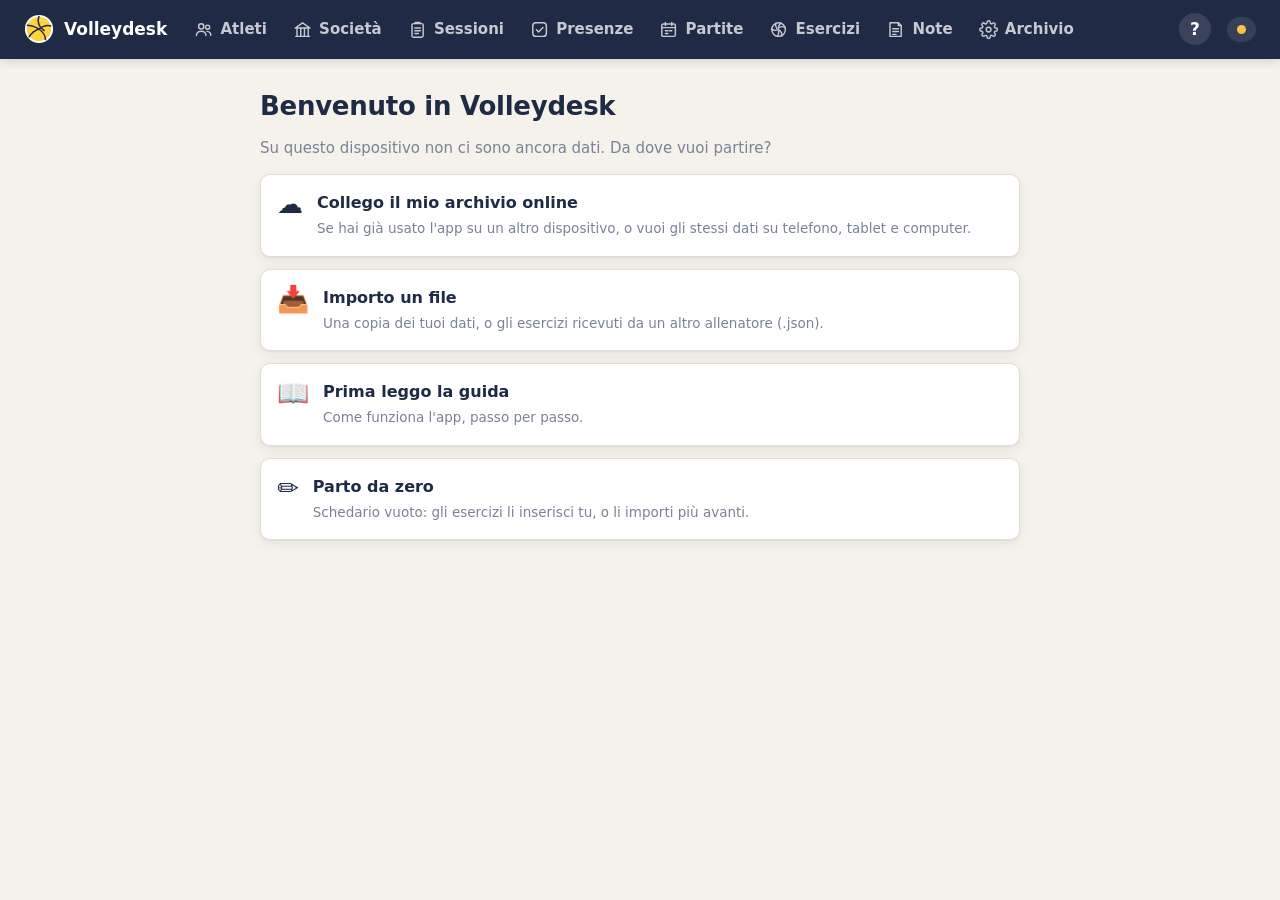
==== commit e69893ab: "Add files via upload" ====
--- a/index.html
+++ b/index.html
@@ -3138,8 +3138,10 @@
     <div class="actions">
       <button class="btn" data-action="export">Scarica una copia (.json)…</button>
       <button class="btn" data-action="import">Importa…</button>
+      <button class="btn" data-action="imp-xl">📥 Importa da Excel/CSV…</button>
     </div>
     ${demoBoxHTML()}
+    ${resetBoxHTML()}
     <p class="muted" style="font-size:13.5px;margin-bottom:0">${db.exercises.length} eserciz${db.exercises.length===1?'io':'i'} · ${db.sessions.length} session${db.sessions.length===1?'e':'i'} · ${db.athletes.length} atlet${db.athletes.length===1?'a':'i'} · ${db.matches.length} partit${db.matches.length===1?'a':'e'} · ${db.trainings.length} allenament${db.trainings.length===1?'o':'i'}</p>
   </div>
   <div class="panel">
@@ -3307,7 +3309,7 @@
   if(sel.trainings) out.trainings=sel.athletes?st.trainings:st.trainings.map(t=>Object.assign({}, t, {presenze:{}}));
   if(sel.notes) out.notes=st.notes||[];
   if(sel.societa){ out.payments=st.payments; out.ledger=st.ledger; out.deadlines=st.deadlines; out.staff=st.staff; out.inventory=st.inventory; }
-  if(sel.settings){ const s=Object.assign({}, st.settings); delete s.preferiti; delete s.licenza; delete s.provaDal; out.settings=s; }
+  if(sel.settings){ const s=Object.assign({}, st.settings); delete s.preferiti; delete s.licenza; delete s.provaDal; delete s.iscrizioni; delete s.accessi; delete s.promemoria; out.settings=s; }
   if(!out.exercises.length && !out.sessions.length && !out.athletes && !out.matches && !out.trainings && !out.settings && !out.payments){ alert('Con queste scelte il file sarebbe vuoto (per esempio non hai esercizi preferiti).'); return; }
   const all=EXP_ITEMS.every(([k])=>sel[k]) && o.exMode==='all';
   const name=all?'volleydesk-completo-':(Object.keys(sel).filter(k=>sel[k]).length===1&&sel.exercises?'volleydesk-esercizi-':'volleydesk-');
@@ -5343,7 +5345,7 @@
 const isDemo=x=>String(x&&x.id||'').startsWith('demo-');
 function demoCount(){ return db.athletes.filter(isDemo).length+db.matches.filter(isDemo).length+db.trainings.filter(isDemo).length+(db.notes||[]).filter(isDemo).length; }
 function demoBoxHTML(){ const n=demoCount(); if(!n) return '';
-  return `<div class="demo-box"><span style="flex:1;min-width:200px">🧪 Ci sono <b>dati di prova</b> (atleti, partite, presenze e note). Quando vuoi partire con la tua squadra puoi toglierli: esercizi e sessioni di prova restano.</span><button class="btn sm" data-action="demo-clear">🧹 Togli i dati di prova</button></div>`; }
+  return `<div class="demo-box"><span style="flex:1;min-width:200px">🧪 Ci sono <b>dati di prova</b> (atleti, partite, presenze, note e dati della società). Quando vuoi partire con la tua società puoi toglierli: esercizi e sessioni di prova restano.</span><button class="btn sm" data-action="demo-clear">🧹 Togli i dati di prova</button></div>`; }
 async function demoClear(){
   if(!confirm('Togliere atleti, partite, presenze e note di prova? Esercizi e sessioni restano.')) return;
   const jobs=[...db.athletes.filter(isDemo).map(x=>'/api/atleti/'+x.id), ...db.matches.filter(isDemo).map(x=>'/api/partite/'+x.id),
@@ -5355,7 +5357,7 @@
 }
 
 /* ===== Versione dell'app ===== */
-const APP_VERSION='v2-2026-10-06';
+const APP_VERSION='v5-2026-10-06';
 function verLabel(v){ const m=String(v||'').match(/^v(\d+)-(\d{4})-(\d\d)-(\d\d)/); return m?`${m[1]} del ${+m[4]}/${+m[3]}/${m[2]}`:String(v||'?'); }
 const verNum=v=>{ const m=String(v||'').match(/^v(\d+)/); return m?+m[1]:0; };
 let swReg=null;
@@ -6517,5 +6519,9 @@
 </script>
 <script src="societa.js"></script>
 <script src="accessi.js"></script>
+<script src="squadre.js"></script>
+<script src="importa.js"></script>
+<script src="iscrizioni.js"></script>
+<script src="promemoria.js"></script>
 </body>
 </html>
--- a/societa.css
+++ b/societa.css
@@ -217,3 +217,55 @@
 .acc-mini{display:flex;flex-wrap:wrap;gap:6px 16px;align-items:center;margin-bottom:10px;padding:8px 12px;border:1px dashed var(--line-2);border-radius:8px}
 body.coach #nav [data-nav=societa]{display:none}
 @media (max-width:760px){ body.coach .nav{grid-template-columns:repeat(6,1fr)} .acc-row{grid-template-columns:1fr} }
+.btn.danger-fill{background:#b3263a;border-color:#b3263a;color:#fff}
+
+/* striscia con la squadra in uso */
+.team-bar{max-width:1280px;margin:0 auto;padding:14px 24px 0;display:flex;align-items:center;gap:8px 16px;flex-wrap:wrap}
+body.wide .team-bar{max-width:none}
+.team-bar+main{padding-top:12px}
+.team-bar .tb{display:flex;align-items:center;gap:8px;font-size:12px;font-weight:800;text-transform:uppercase;letter-spacing:.06em;color:var(--muted)}
+.team-bar select{width:auto!important;min-width:180px;font-size:15px;font-weight:700;text-transform:none;letter-spacing:0;color:var(--ink);border:1px solid var(--line-2);border-radius:999px;padding:6px 30px 6px 14px;background-color:var(--surface)}
+.team-bar .tb-note{font-size:12.5px;color:var(--muted)}
+@media (max-width:760px){ .team-bar{padding:10px 12px 0} .team-bar select{min-width:0;max-width:62vw} }
+@media (orientation: landscape) and (max-height: 520px){ .team-bar{padding-left:calc(80px + env(safe-area-inset-left))} }
+
+/* importazione */
+.imp-drop{display:flex;flex-direction:column;align-items:flex-start;gap:8px;border:2px dashed var(--line-2);border-radius:12px;padding:16px}
+.imp-map{display:grid;grid-template-columns:repeat(2,minmax(0,1fr));gap:6px 18px;max-height:42vh;overflow:auto;border:1px solid var(--line);border-radius:10px;padding:8px 12px}
+.imp-map>div{display:grid;grid-template-columns:minmax(0,1fr) minmax(0,1fr);gap:8px;align-items:center;padding:4px 0;border-bottom:1px solid var(--line)}
+.imp-map .h{display:flex;flex-direction:column;min-width:0}
+.imp-map .h b{font-size:13.5px;white-space:nowrap;overflow:hidden;text-overflow:ellipsis}
+.imp-map small{color:var(--muted);font-size:11.5px;white-space:nowrap;overflow:hidden;text-overflow:ellipsis}
+.imp-sum{display:flex;gap:6px 16px;flex-wrap:wrap;font-weight:700;margin-bottom:6px}
+.imp-sum .ok{color:var(--green)} .imp-sum .bad{color:var(--red)}
+.imp-prev{display:flex;flex-direction:column;font-size:13.5px}
+.imp-prev>div{display:flex;justify-content:space-between;gap:10px;padding:4px 0;border-bottom:1px dashed var(--line)}
+.imp-prev small{color:var(--muted)}
+.imp-prev .new b::before{content:'＋ ';color:var(--green)} .imp-prev .upd b::before{content:'✎ ';color:#c27c00} .imp-prev .same{opacity:.55} .imp-prev .skip b{color:var(--red)}
+@media (max-width:760px){ .imp-map{grid-template-columns:1fr} }
+
+/* iscrizioni online */
+.isc-link{display:flex;gap:8px;flex-wrap:wrap;align-items:center}
+.isc-link input{flex:1;min-width:220px;font-family:ui-monospace,monospace;font-size:12.5px}
+.isc-cards{display:flex;flex-direction:column;gap:10px;margin-top:12px}
+.isc-card{border:1px solid var(--line);border-radius:10px;padding:12px 14px;background:var(--surface)}
+.isc-card.bad{border-color:#f2b8bf;background:#fdecee}
+.isc-card.done{opacity:.6}
+.isc-card .h{display:flex;flex-direction:column;margin-bottom:6px}
+.isc-card .h small,.isc-card small{color:var(--muted)}
+.isc-card .d{display:grid;grid-template-columns:repeat(auto-fill,minmax(210px,1fr));gap:4px 16px;font-size:13.5px}
+.isc-card .d span{display:flex;flex-direction:column}
+.isc-card .d small{font-size:11px;text-transform:uppercase;letter-spacing:.05em;font-weight:700}
+.isc-card .act{display:flex;gap:8px;justify-content:flex-end;flex-wrap:wrap;margin-top:10px}
+.isc-card .act select{width:auto}
+.ok-line{color:var(--green);font-weight:700;margin:8px 0 0}
+
+/* promemoria */
+.prom-st{display:flex;align-items:center;gap:8px 12px;flex-wrap:wrap;border:1px solid var(--line);border-radius:10px;padding:10px 14px;background:var(--surface-2)}
+.prom-st.ok b{color:var(--green)}
+.prom-m{display:flex;flex-direction:column;padding:7px 0;border-bottom:1px solid var(--line)}
+.prom-m:last-child{border-bottom:0}
+.prom-m small{color:var(--muted)}
+.prom-skip{margin:6px 0 0;padding-left:20px;font-size:13.5px;color:var(--ink-2)}
+input[type=email],input[type=url]{background:var(--surface);border:1px solid var(--line-2);border-radius:8px;padding:8px 10px;font-size:14.5px;font-weight:400;color:var(--ink);width:100%}
+:root[data-theme=dark] input[type=email],:root[data-theme=dark] input[type=url]{background:var(--surface-2)}
